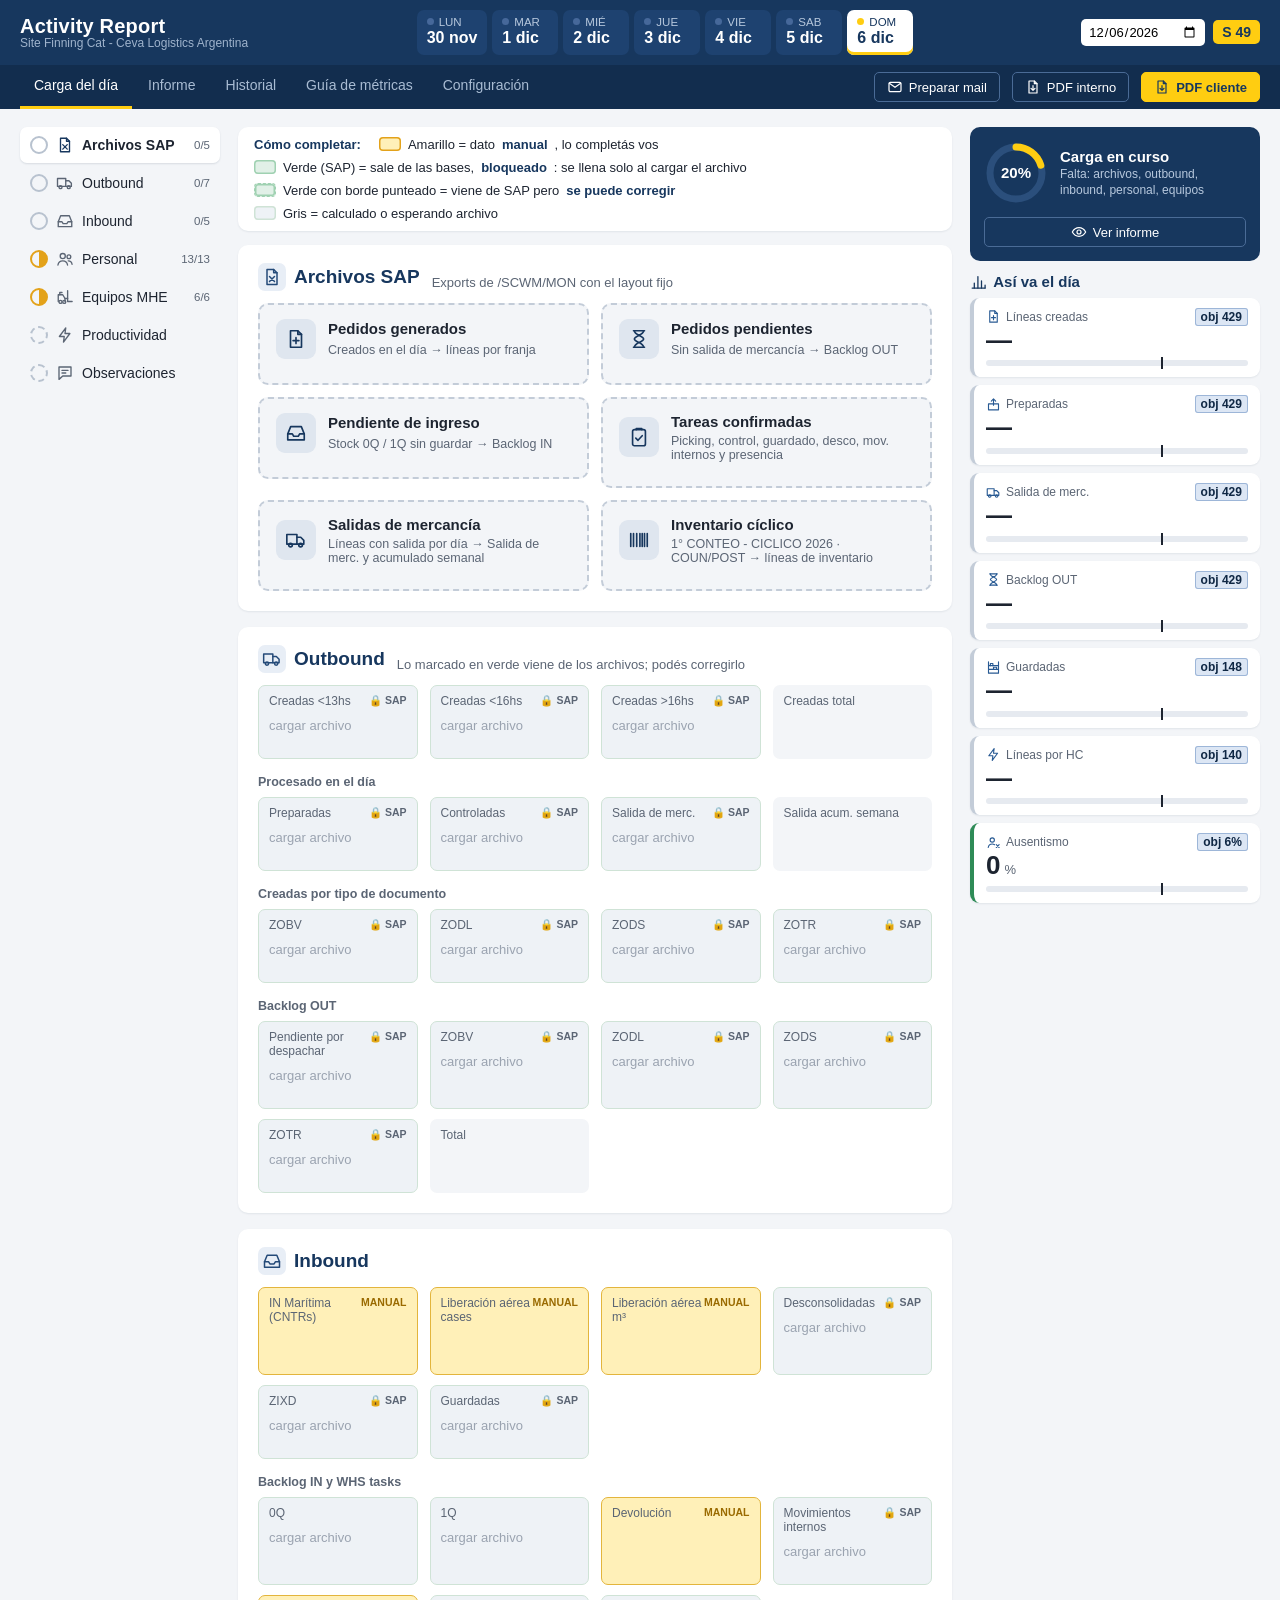
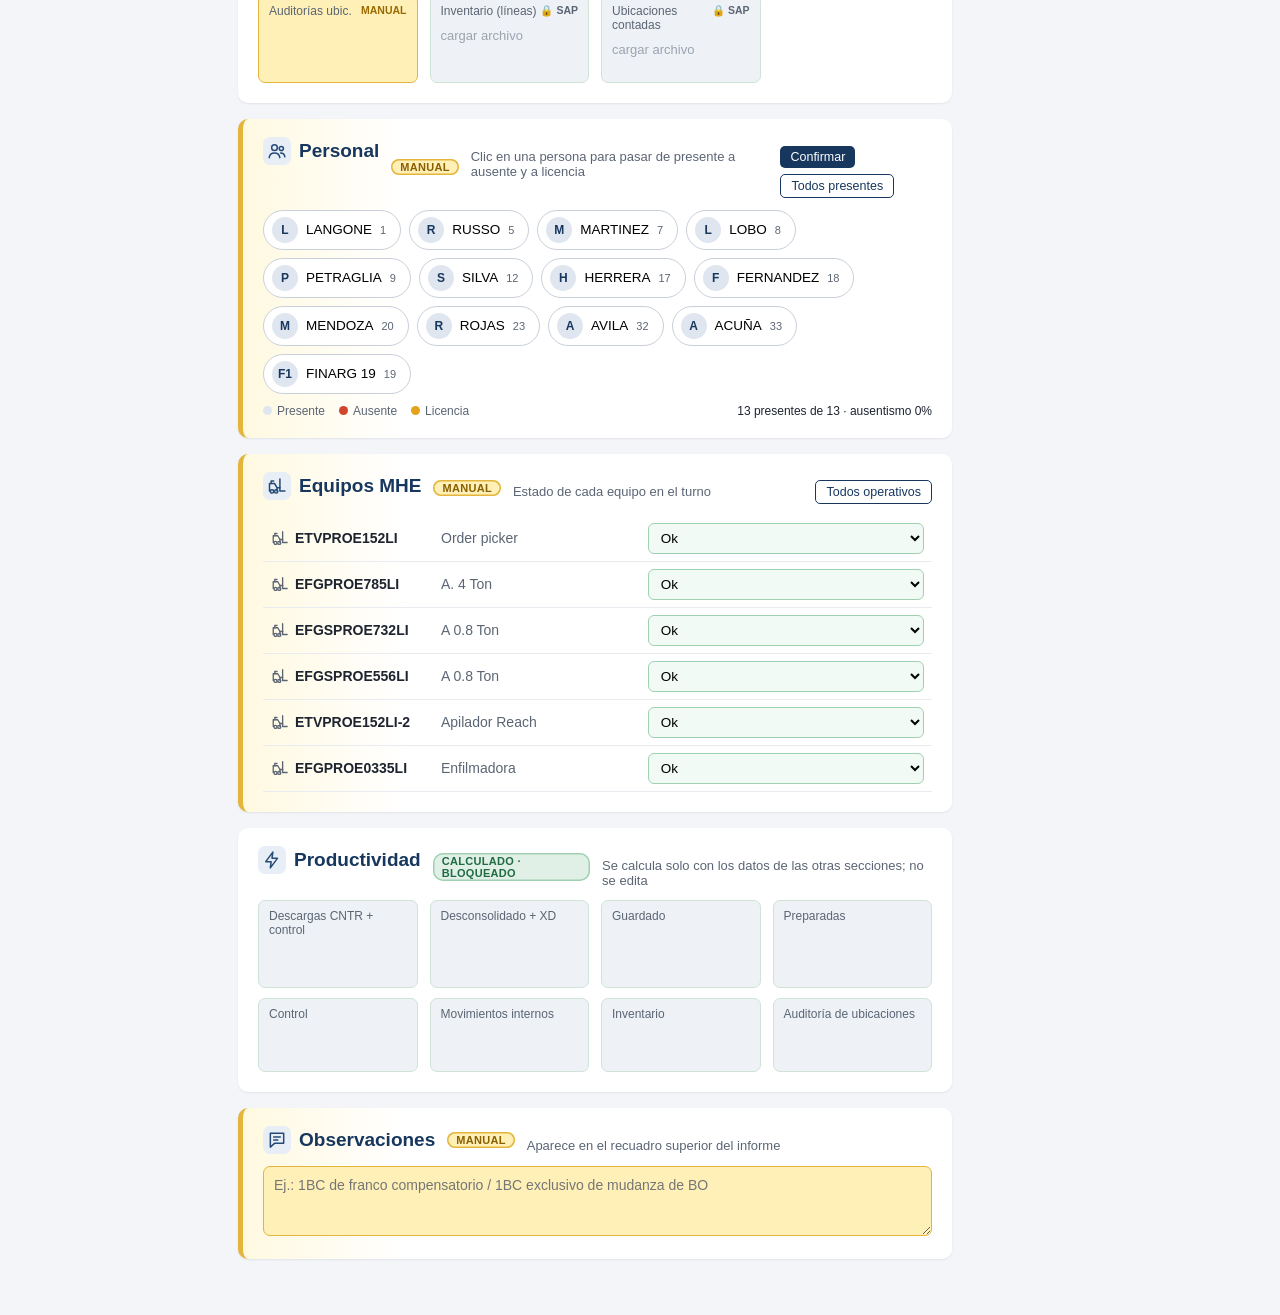
==== Activity_Report_Finning_12.html @ 0d7b5070 "Hoja 1: equipos numerados como Maq. 1 a 6 Co-Authored-By: Claude Sonnet 5.5 <noreply@anthropic.com> " ====
<!DOCTYPE html>
<html lang="es">
<head>
<meta charset="utf-8">
<meta name="viewport" content="width=device-width, initial-scale=1">
<title>Activity Report Finning</title>
<script>/*! xlsx.js (C) 2013-present SheetJS -- http://sheetjs.com */
var DO_NOT_EXPORT_CODEPAGE=true;var cptable={version:"1.15.0"};cptable[437]=function(){var e="\0\b\t\n\x0B\f\r !\"#$%&'()*+,-./0123456789:;<=>?@ABCDEFGHIJKLMNOPQRSTUVWXYZ[\\]^_`abcdefghijklmnopqrstuvwxyz{|}~ÇüéâäàåçêëèïîìÄÅÉæÆôöòûùÿÖÜ¢£¥₧ƒáíóúñÑªº¿⌐¬½¼¡«»░▒▓│┤╡╢╖╕╣║╗╝╜╛┐└┴┬├─┼╞╟╚╔╩╦╠═╬╧╨╤╥╙╘╒╓╫╪┘┌█▄▌▐▀αßΓπΣσµτΦΘΩδ∞φε∩≡±≥≤⌠⌡÷≈°∙·√ⁿ²■ ",r=[],t={};for(var a=0;a!=e.length;++a){if(e.charCodeAt(a)!==65533)t[e.charAt(a)]=a;r[a]=e.charAt(a)}return{enc:t,dec:r}}();cptable[620]=function(){var e="\0\b\t\n\x0B\f\r !\"#$%&'()*+,-./0123456789:;<=>?@ABCDEFGHIJKLMNOPQRSTUVWXYZ[\\]^_`abcdefghijklmnopqrstuvwxyz{|}~ÇüéâäàąçêëèïîćÄĄĘęłôöĆûùŚÖÜ¢Ł¥śƒŹŻóÓńŃźż¿⌐¬½¼¡«»░▒▓│┤╡╢╖╕╣║╗╝╜╛┐└┴┬├─┼╞╟╚╔╩╦╠═╬╧╨╤╥╙╘╒╓╫╪┘┌█▄▌▐▀αßΓπΣσµτΦΘΩδ∞φε∩≡±≥≤⌠⌡÷≈°∙·√ⁿ²■ ",r=[],t={};for(var a=0;a!=e.length;++a){if(e.charCodeAt(a)!==65533)t[e.charAt(a)]=a;r[a]=e.charAt(a)}return{enc:t,dec:r}}();cptable[737]=function(){var e="\0\b\t\n\x0B\f\r !\"#$%&'()*+,-./0123456789:;<=>?@ABCDEFGHIJKLMNOPQRSTUVWXYZ[\\]^_`abcdefghijklmnopqrstuvwxyz{|}~ΑΒΓΔΕΖΗΘΙΚΛΜΝΞΟΠΡΣΤΥΦΧΨΩαβγδεζηθικλμνξοπρσςτυφχψ░▒▓│┤╡╢╖╕╣║╗╝╜╛┐└┴┬├─┼╞╟╚╔╩╦╠═╬╧╨╤╥╙╘╒╓╫╪┘┌█▄▌▐▀ωάέήϊίόύϋώΆΈΉΊΌΎΏ±≥≤ΪΫ÷≈°∙·√ⁿ²■ ",r=[],t={};for(var a=0;a!=e.length;++a){if(e.charCodeAt(a)!==65533)t[e.charAt(a)]=a;r[a]=e.charAt(a)}return{enc:t,dec:r}}();cptable[850]=function(){var e="\0\b\t\n\x0B\f\r !\"#$%&'()*+,-./0123456789:;<=>?@ABCDEFGHIJKLMNOPQRSTUVWXYZ[\\]^_`abcdefghijklmnopqrstuvwxyz{|}~ÇüéâäàåçêëèïîìÄÅÉæÆôöòûùÿÖÜø£Ø×ƒáíóúñÑªº¿®¬½¼¡«»░▒▓│┤ÁÂÀ©╣║╗╝¢¥┐└┴┬├─┼ãÃ╚╔╩╦╠═╬¤ðÐÊËÈıÍÎÏ┘┌█▄¦Ì▀ÓßÔÒõÕµþÞÚÛÙýÝ¯´­±‗¾¶§÷¸°¨·¹³²■ ",r=[],t={};for(var a=0;a!=e.length;++a){if(e.charCodeAt(a)!==65533)t[e.charAt(a)]=a;r[a]=e.charAt(a)}return{enc:t,dec:r}}();cptable[852]=function(){var e="\0\b\t\n\x0B\f\r !\"#$%&'()*+,-./0123456789:;<=>?@ABCDEFGHIJKLMNOPQRSTUVWXYZ[\\]^_`abcdefghijklmnopqrstuvwxyz{|}~ÇüéâäůćçłëŐőîŹÄĆÉĹĺôöĽľŚśÖÜŤťŁ×čáíóúĄąŽžĘę¬źČş«»░▒▓│┤ÁÂĚŞ╣║╗╝Żż┐└┴┬├─┼Ăă╚╔╩╦╠═╬¤đĐĎËďŇÍÎě┘┌█▄ŢŮ▀ÓßÔŃńňŠšŔÚŕŰýÝţ´­˝˛ˇ˘§÷¸°¨˙űŘř■ ",r=[],t={};for(var a=0;a!=e.length;++a){if(e.charCodeAt(a)!==65533)t[e.charAt(a)]=a;r[a]=e.charAt(a)}return{enc:t,dec:r}}();cptable[857]=function(){var e="\0\b\t\n\x0B\f\r !\"#$%&'()*+,-./0123456789:;<=>?@ABCDEFGHIJKLMNOPQRSTUVWXYZ[\\]^_`abcdefghijklmnopqrstuvwxyz{|}~ÇüéâäàåçêëèïîıÄÅÉæÆôöòûùİÖÜø£ØŞşáíóúñÑĞğ¿®¬½¼¡«»░▒▓│┤ÁÂÀ©╣║╗╝¢¥┐└┴┬├─┼ãÃ╚╔╩╦╠═╬¤ºªÊËÈ�ÍÎÏ┘┌█▄¦Ì▀ÓßÔÒõÕµ�×ÚÛÙìÿ¯´­±�¾¶§÷¸°¨·¹³²■ ",r=[],t={};for(var a=0;a!=e.length;++a){if(e.charCodeAt(a)!==65533)t[e.charAt(a)]=a;r[a]=e.charAt(a)}return{enc:t,dec:r}}();cptable[861]=function(){var e="\0\b\t\n\x0B\f\r !\"#$%&'()*+,-./0123456789:;<=>?@ABCDEFGHIJKLMNOPQRSTUVWXYZ[\\]^_`abcdefghijklmnopqrstuvwxyz{|}~ÇüéâäàåçêëèÐðÞÄÅÉæÆôöþûÝýÖÜø£Ø₧ƒáíóúÁÍÓÚ¿⌐¬½¼¡«»░▒▓│┤╡╢╖╕╣║╗╝╜╛┐└┴┬├─┼╞╟╚╔╩╦╠═╬╧╨╤╥╙╘╒╓╫╪┘┌█▄▌▐▀αßΓπΣσµτΦΘΩδ∞φε∩≡±≥≤⌠⌡÷≈°∙·√ⁿ²■ ",r=[],t={};for(var a=0;a!=e.length;++a){if(e.charCodeAt(a)!==65533)t[e.charAt(a)]=a;r[a]=e.charAt(a)}return{enc:t,dec:r}}();cptable[865]=function(){var e="\0\b\t\n\x0B\f\r !\"#$%&'()*+,-./0123456789:;<=>?@ABCDEFGHIJKLMNOPQRSTUVWXYZ[\\]^_`abcdefghijklmnopqrstuvwxyz{|}~ÇüéâäàåçêëèïîìÄÅÉæÆôöòûùÿÖÜø£Ø₧ƒáíóúñÑªº¿⌐¬½¼¡«¤░▒▓│┤╡╢╖╕╣║╗╝╜╛┐└┴┬├─┼╞╟╚╔╩╦╠═╬╧╨╤╥╙╘╒╓╫╪┘┌█▄▌▐▀αßΓπΣσµτΦΘΩδ∞φε∩≡±≥≤⌠⌡÷≈°∙·√ⁿ²■ ",r=[],t={};for(var a=0;a!=e.length;++a){if(e.charCodeAt(a)!==65533)t[e.charAt(a)]=a;r[a]=e.charAt(a)}return{enc:t,dec:r}}();cptable[866]=function(){var e="\0\b\t\n\x0B\f\r !\"#$%&'()*+,-./0123456789:;<=>?@ABCDEFGHIJKLMNOPQRSTUVWXYZ[\\]^_`abcdefghijklmnopqrstuvwxyz{|}~АБВГДЕЖЗИЙКЛМНОПРСТУФХЦЧШЩЪЫЬЭЮЯабвгдежзийклмноп░▒▓│┤╡╢╖╕╣║╗╝╜╛┐└┴┬├─┼╞╟╚╔╩╦╠═╬╧╨╤╥╙╘╒╓╫╪┘┌█▄▌▐▀рстуфхцчшщъыьэюяЁёЄєЇїЎў°∙·√№¤■ ",r=[],t={};for(var a=0;a!=e.length;++a){if(e.charCodeAt(a)!==65533)t[e.charAt(a)]=a;r[a]=e.charAt(a)}return{enc:t,dec:r}}();cptable[874]=function(){var e="\0\b\t\n\x0B\f\r !\"#$%&'()*+,-./0123456789:;<=>?@ABCDEFGHIJKLMNOPQRSTUVWXYZ[\\]^_`abcdefghijklmnopqrstuvwxyz{|}~€����…�����������‘’“”•–—�������� กขฃคฅฆงจฉชซฌญฎฏฐฑฒณดตถทธนบปผฝพฟภมยรฤลฦวศษสหฬอฮฯะัาำิีึืฺุู����฿เแโใไๅๆ็่้๊๋์ํ๎๏๐๑๒๓๔๕๖๗๘๙๚๛����",r=[],t={};for(var a=0;a!=e.length;++a){if(e.charCodeAt(a)!==65533)t[e.charAt(a)]=a;r[a]=e.charAt(a)}return{enc:t,dec:r}}();cptable[895]=function(){var e="\0\b\t\n\x0B\f\r !\"#$%&'()*+,-./0123456789:;<=>?@ABCDEFGHIJKLMNOPQRSTUVWXYZ[\\]^_`abcdefghijklmnopqrstuvwxyz{|}~ČüéďäĎŤčěĚĹÍľǪÄÁÉžŽôöÓůÚýÖÜŠĽÝŘťáíóúňŇŮÔšřŕŔ¼§«»░▒▓│┤╡╢╖╕╣║╗╝╜╛┐└┴┬├─┼╞╟╚╔╩╦╠═╬╧╨╤╥╙╘╒╓╫╪┘┌█▄▌▐▀αßΓπΣσµτΦΘΩδ∞φε∩≡±≥≤⌠⌡÷≈°∙·√ⁿ²■ ",r=[],t={};for(var a=0;a!=e.length;++a){if(e.charCodeAt(a)!==65533)t[e.charAt(a)]=a;r[a]=e.charAt(a)}return{enc:t,dec:r}}();cptable[932]=function(){var e=[],r={},t=[],a;t[0]="\0\b\t\n\x0B\f\r !\"#$%&'()*+,-./0123456789:;<=>?@ABCDEFGHIJKLMNOPQRSTUVWXYZ[\\]^_`abcdefghijklmnopqrstuvwxyz{|}~���������������������������������｡｢｣､･ｦｧｨｩｪｫｬｭｮｯｰｱｲｳｴｵｶｷｸｹｺｻｼｽｾｿﾀﾁﾂﾃﾄﾅﾆﾇﾈﾉﾊﾋﾌﾍﾎﾏﾐﾑﾒﾓﾔﾕﾖﾗﾘﾙﾚﾛﾜﾝﾞﾟ��������������������������������".split("");for(a=0;a!=t[0].length;++a)if(t[0][a].charCodeAt(0)!==65533){r[t[0][a]]=0+a;e[0+a]=t[0][a]}t[129]="����������������������������������������������������������������　、。，．・：；？！゛゜´｀¨＾￣＿ヽヾゝゞ〃仝々〆〇ー―‐／＼～∥｜…‥‘’“”（）〔〕［］｛｝〈〉《》「」『』【】＋－±×�÷＝≠＜＞≦≧∞∴♂♀°′″℃￥＄￠￡％＃＆＊＠§☆★○●◎◇◆□■△▲▽▼※〒→←↑↓〓�����������∈∋⊆⊇⊂⊃∪∩��������∧∨￢⇒⇔∀∃�����������∠⊥⌒∂∇≡≒≪≫√∽∝∵∫∬�������Å‰♯♭♪†‡¶����◯���".split("");for(a=0;a!=t[129].length;++a)if(t[129][a].charCodeAt(0)!==65533){r[t[129][a]]=33024+a;e[33024+a]=t[129][a]}t[130]="�������������������������������������������������������������������������������０１２３４５６７８９�������ＡＢＣＤＥＦＧＨＩＪＫＬＭＮＯＰＱＲＳＴＵＶＷＸＹＺ�������ａｂｃｄｅｆｇｈｉｊｋｌｍｎｏｐｑｒｓｔｕｖｗｘｙｚ����ぁあぃいぅうぇえぉおかがきぎくぐけげこごさざしじすずせぜそぞただちぢっつづてでとどなにぬねのはばぱひびぴふぶぷへべぺほぼぽまみむめもゃやゅゆょよらりるれろゎわゐゑをん��������������".split("");for(a=0;a!=t[130].length;++a)if(t[130][a].charCodeAt(0)!==65533){r[t[130][a]]=33280+a;e[33280+a]=t[130][a]}t[131]="����������������������������������������������������������������ァアィイゥウェエォオカガキギクグケゲコゴサザシジスズセゼソゾタダチヂッツヅテデトドナニヌネノハバパヒビピフブプヘベペホボポマミ�ムメモャヤュユョヨラリルレロヮワヰヱヲンヴヵヶ��������ΑΒΓΔΕΖΗΘΙΚΛΜΝΞΟΠΡΣΤΥΦΧΨΩ��������αβγδεζηθικλμνξοπρστυφχψω�����������������������������������������".split("");for(a=0;a!=t[131].length;++a)if(t[131][a].charCodeAt(0)!==65533){r[t[131][a]]=33536+a;e[33536+a]=t[131][a]}t[132]="����������������������������������������������������������������АБВГДЕЁЖЗИЙКЛМНОПРСТУФХЦЧШЩЪЫЬЭЮЯ���������������абвгдеёжзийклмн�опрстуфхцчшщъыьэюя�������������─│┌┐┘└├┬┤┴┼━┃┏┓┛┗┣┳┫┻╋┠┯┨┷┿┝┰┥┸╂�����������������������������������������������������������������".split("");for(a=0;a!=t[132].length;++a)if(t[132][a].charCodeAt(0)!==65533){r[t[132][a]]=33792+a;e[33792+a]=t[132][a]}t[135]="����������������������������������������������������������������①②③④⑤⑥⑦⑧⑨⑩⑪⑫⑬⑭⑮⑯⑰⑱⑲⑳ⅠⅡⅢⅣⅤⅥⅦⅧⅨⅩ�㍉㌔㌢㍍㌘㌧㌃㌶㍑㍗㌍㌦㌣㌫㍊㌻㎜㎝㎞㎎㎏㏄㎡��������㍻�〝〟№㏍℡㊤㊥㊦㊧㊨㈱㈲㈹㍾㍽㍼≒≡∫∮∑√⊥∠∟⊿∵∩∪���������������������������������������������������������������������������������������������������".split("");for(a=0;a!=t[135].length;++a)if(t[135][a].charCodeAt(0)!==65533){r[t[135][a]]=34560+a;e[34560+a]=t[135][a]}t[136]="���������������������������������������������������������������������������������������������������������������������������������������������������������������亜唖娃阿哀愛挨姶逢葵茜穐悪握渥旭葦芦鯵梓圧斡扱宛姐虻飴絢綾鮎或粟袷安庵按暗案闇鞍杏以伊位依偉囲夷委威尉惟意慰易椅為畏異移維緯胃萎衣謂違遺医井亥域育郁磯一壱溢逸稲茨芋鰯允印咽員因姻引飲淫胤蔭���".split("");for(a=0;a!=t[136].length;++a)if(t[136][a].charCodeAt(0)!==65533){r[t[136][a]]=34816+a;e[34816+a]=t[136][a]}t[137]="����������������������������������������������������������������院陰隠韻吋右宇烏羽迂雨卯鵜窺丑碓臼渦嘘唄欝蔚鰻姥厩浦瓜閏噂云運雲荏餌叡営嬰影映曳栄永泳洩瑛盈穎頴英衛詠鋭液疫益駅悦謁越閲榎厭円�園堰奄宴延怨掩援沿演炎焔煙燕猿縁艶苑薗遠鉛鴛塩於汚甥凹央奥往応押旺横欧殴王翁襖鴬鴎黄岡沖荻億屋憶臆桶牡乙俺卸恩温穏音下化仮何伽価佳加可嘉夏嫁家寡科暇果架歌河火珂禍禾稼箇花苛茄荷華菓蝦課嘩貨迦過霞蚊俄峨我牙画臥芽蛾賀雅餓駕介会解回塊壊廻快怪悔恢懐戒拐改���".split("");for(a=0;a!=t[137].length;++a)if(t[137][a].charCodeAt(0)!==65533){r[t[137][a]]=35072+a;e[35072+a]=t[137][a]}t[138]="����������������������������������������������������������������魁晦械海灰界皆絵芥蟹開階貝凱劾外咳害崖慨概涯碍蓋街該鎧骸浬馨蛙垣柿蛎鈎劃嚇各廓拡撹格核殻獲確穫覚角赫較郭閣隔革学岳楽額顎掛笠樫�橿梶鰍潟割喝恰括活渇滑葛褐轄且鰹叶椛樺鞄株兜竃蒲釜鎌噛鴨栢茅萱粥刈苅瓦乾侃冠寒刊勘勧巻喚堪姦完官寛干幹患感慣憾換敢柑桓棺款歓汗漢澗潅環甘監看竿管簡緩缶翰肝艦莞観諌貫還鑑間閑関陥韓館舘丸含岸巌玩癌眼岩翫贋雁頑顔願企伎危喜器基奇嬉寄岐希幾忌揮机旗既期棋棄���".split("");for(a=0;a!=t[138].length;++a)if(t[138][a].charCodeAt(0)!==65533){r[t[138][a]]=35328+a;e[35328+a]=t[138][a]}t[139]="����������������������������������������������������������������機帰毅気汽畿祈季稀紀徽規記貴起軌輝飢騎鬼亀偽儀妓宜戯技擬欺犠疑祇義蟻誼議掬菊鞠吉吃喫桔橘詰砧杵黍却客脚虐逆丘久仇休及吸宮弓急救�朽求汲泣灸球究窮笈級糾給旧牛去居巨拒拠挙渠虚許距鋸漁禦魚亨享京供侠僑兇競共凶協匡卿叫喬境峡強彊怯恐恭挟教橋況狂狭矯胸脅興蕎郷鏡響饗驚仰凝尭暁業局曲極玉桐粁僅勤均巾錦斤欣欽琴禁禽筋緊芹菌衿襟謹近金吟銀九倶句区狗玖矩苦躯駆駈駒具愚虞喰空偶寓遇隅串櫛釧屑屈���".split("");for(a=0;a!=t[139].length;++a)if(t[139][a].charCodeAt(0)!==65533){r[t[139][a]]=35584+a;e[35584+a]=t[139][a]}t[140]="����������������������������������������������������������������掘窟沓靴轡窪熊隈粂栗繰桑鍬勲君薫訓群軍郡卦袈祁係傾刑兄啓圭珪型契形径恵慶慧憩掲携敬景桂渓畦稽系経継繋罫茎荊蛍計詣警軽頚鶏芸迎鯨�劇戟撃激隙桁傑欠決潔穴結血訣月件倹倦健兼券剣喧圏堅嫌建憲懸拳捲検権牽犬献研硯絹県肩見謙賢軒遣鍵険顕験鹸元原厳幻弦減源玄現絃舷言諺限乎個古呼固姑孤己庫弧戸故枯湖狐糊袴股胡菰虎誇跨鈷雇顧鼓五互伍午呉吾娯後御悟梧檎瑚碁語誤護醐乞鯉交佼侯候倖光公功効勾厚口向���".split("");for(a=0;a!=t[140].length;++a)if(t[140][a].charCodeAt(0)!==65533){r[t[140][a]]=35840+a;e[35840+a]=t[140][a]}t[141]="����������������������������������������������������������������后喉坑垢好孔孝宏工巧巷幸広庚康弘恒慌抗拘控攻昂晃更杭校梗構江洪浩港溝甲皇硬稿糠紅紘絞綱耕考肯肱腔膏航荒行衡講貢購郊酵鉱砿鋼閤降�項香高鴻剛劫号合壕拷濠豪轟麹克刻告国穀酷鵠黒獄漉腰甑忽惚骨狛込此頃今困坤墾婚恨懇昏昆根梱混痕紺艮魂些佐叉唆嵯左差査沙瑳砂詐鎖裟坐座挫債催再最哉塞妻宰彩才採栽歳済災采犀砕砦祭斎細菜裁載際剤在材罪財冴坂阪堺榊肴咲崎埼碕鷺作削咋搾昨朔柵窄策索錯桜鮭笹匙冊刷���".split("");for(a=0;a!=t[141].length;++a)if(t[141][a].charCodeAt(0)!==65533){r[t[141][a]]=36096+a;e[36096+a]=t[141][a]}t[142]="����������������������������������������������������������������察拶撮擦札殺薩雑皐鯖捌錆鮫皿晒三傘参山惨撒散桟燦珊産算纂蚕讃賛酸餐斬暫残仕仔伺使刺司史嗣四士始姉姿子屍市師志思指支孜斯施旨枝止�死氏獅祉私糸紙紫肢脂至視詞詩試誌諮資賜雌飼歯事似侍児字寺慈持時次滋治爾璽痔磁示而耳自蒔辞汐鹿式識鴫竺軸宍雫七叱執失嫉室悉湿漆疾質実蔀篠偲柴芝屡蕊縞舎写射捨赦斜煮社紗者謝車遮蛇邪借勺尺杓灼爵酌釈錫若寂弱惹主取守手朱殊狩珠種腫趣酒首儒受呪寿授樹綬需囚収周���".split("");for(a=0;a!=t[142].length;++a)if(t[142][a].charCodeAt(0)!==65533){r[t[142][a]]=36352+a;e[36352+a]=t[142][a]}t[143]="����������������������������������������������������������������宗就州修愁拾洲秀秋終繍習臭舟蒐衆襲讐蹴輯週酋酬集醜什住充十従戎柔汁渋獣縦重銃叔夙宿淑祝縮粛塾熟出術述俊峻春瞬竣舜駿准循旬楯殉淳�準潤盾純巡遵醇順処初所暑曙渚庶緒署書薯藷諸助叙女序徐恕鋤除傷償勝匠升召哨商唱嘗奨妾娼宵将小少尚庄床廠彰承抄招掌捷昇昌昭晶松梢樟樵沼消渉湘焼焦照症省硝礁祥称章笑粧紹肖菖蒋蕉衝裳訟証詔詳象賞醤鉦鍾鐘障鞘上丈丞乗冗剰城場壌嬢常情擾条杖浄状畳穣蒸譲醸錠嘱埴飾���".split("");for(a=0;a!=t[143].length;++a)if(t[143][a].charCodeAt(0)!==65533){r[t[143][a]]=36608+a;e[36608+a]=t[143][a]}t[144]="����������������������������������������������������������������拭植殖燭織職色触食蝕辱尻伸信侵唇娠寝審心慎振新晋森榛浸深申疹真神秦紳臣芯薪親診身辛進針震人仁刃塵壬尋甚尽腎訊迅陣靭笥諏須酢図厨�逗吹垂帥推水炊睡粋翠衰遂酔錐錘随瑞髄崇嵩数枢趨雛据杉椙菅頗雀裾澄摺寸世瀬畝是凄制勢姓征性成政整星晴棲栖正清牲生盛精聖声製西誠誓請逝醒青静斉税脆隻席惜戚斥昔析石積籍績脊責赤跡蹟碩切拙接摂折設窃節説雪絶舌蝉仙先千占宣専尖川戦扇撰栓栴泉浅洗染潜煎煽旋穿箭線���".split("");for(a=0;a!=t[144].length;++a)if(t[144][a].charCodeAt(0)!==65533){r[t[144][a]]=36864+a;e[36864+a]=t[144][a]}t[145]="����������������������������������������������������������������繊羨腺舛船薦詮賎践選遷銭銑閃鮮前善漸然全禅繕膳糎噌塑岨措曾曽楚狙疏疎礎祖租粗素組蘇訴阻遡鼠僧創双叢倉喪壮奏爽宋層匝惣想捜掃挿掻�操早曹巣槍槽漕燥争痩相窓糟総綜聡草荘葬蒼藻装走送遭鎗霜騒像増憎臓蔵贈造促側則即息捉束測足速俗属賊族続卒袖其揃存孫尊損村遜他多太汰詑唾堕妥惰打柁舵楕陀駄騨体堆対耐岱帯待怠態戴替泰滞胎腿苔袋貸退逮隊黛鯛代台大第醍題鷹滝瀧卓啄宅托択拓沢濯琢託鐸濁諾茸凧蛸只���".split("");for(a=0;a!=t[145].length;++a)if(t[145][a].charCodeAt(0)!==65533){r[t[145][a]]=37120+a;e[37120+a]=t[145][a]}t[146]="����������������������������������������������������������������叩但達辰奪脱巽竪辿棚谷狸鱈樽誰丹単嘆坦担探旦歎淡湛炭短端箪綻耽胆蛋誕鍛団壇弾断暖檀段男談値知地弛恥智池痴稚置致蜘遅馳築畜竹筑蓄�逐秩窒茶嫡着中仲宙忠抽昼柱注虫衷註酎鋳駐樗瀦猪苧著貯丁兆凋喋寵帖帳庁弔張彫徴懲挑暢朝潮牒町眺聴脹腸蝶調諜超跳銚長頂鳥勅捗直朕沈珍賃鎮陳津墜椎槌追鎚痛通塚栂掴槻佃漬柘辻蔦綴鍔椿潰坪壷嬬紬爪吊釣鶴亭低停偵剃貞呈堤定帝底庭廷弟悌抵挺提梯汀碇禎程締艇訂諦蹄逓���".split("");for(a=0;a!=t[146].length;++a)if(t[146][a].charCodeAt(0)!==65533){r[t[146][a]]=37376+a;e[37376+a]=t[146][a]}t[147]="����������������������������������������������������������������邸鄭釘鼎泥摘擢敵滴的笛適鏑溺哲徹撤轍迭鉄典填天展店添纏甜貼転顛点伝殿澱田電兎吐堵塗妬屠徒斗杜渡登菟賭途都鍍砥砺努度土奴怒倒党冬�凍刀唐塔塘套宕島嶋悼投搭東桃梼棟盗淘湯涛灯燈当痘祷等答筒糖統到董蕩藤討謄豆踏逃透鐙陶頭騰闘働動同堂導憧撞洞瞳童胴萄道銅峠鴇匿得徳涜特督禿篤毒独読栃橡凸突椴届鳶苫寅酉瀞噸屯惇敦沌豚遁頓呑曇鈍奈那内乍凪薙謎灘捺鍋楢馴縄畷南楠軟難汝二尼弐迩匂賑肉虹廿日乳入���".split("");for(a=0;a!=t[147].length;++a)if(t[147][a].charCodeAt(0)!==65533){r[t[147][a]]=37632+a;e[37632+a]=t[147][a]}t[148]="����������������������������������������������������������������如尿韮任妊忍認濡禰祢寧葱猫熱年念捻撚燃粘乃廼之埜嚢悩濃納能脳膿農覗蚤巴把播覇杷波派琶破婆罵芭馬俳廃拝排敗杯盃牌背肺輩配倍培媒梅�楳煤狽買売賠陪這蝿秤矧萩伯剥博拍柏泊白箔粕舶薄迫曝漠爆縛莫駁麦函箱硲箸肇筈櫨幡肌畑畠八鉢溌発醗髪伐罰抜筏閥鳩噺塙蛤隼伴判半反叛帆搬斑板氾汎版犯班畔繁般藩販範釆煩頒飯挽晩番盤磐蕃蛮匪卑否妃庇彼悲扉批披斐比泌疲皮碑秘緋罷肥被誹費避非飛樋簸備尾微枇毘琵眉美���".split("");for(a=0;a!=t[148].length;++a)if(t[148][a].charCodeAt(0)!==65533){r[t[148][a]]=37888+a;e[37888+a]=t[148][a]}t[149]="����������������������������������������������������������������鼻柊稗匹疋髭彦膝菱肘弼必畢筆逼桧姫媛紐百謬俵彪標氷漂瓢票表評豹廟描病秒苗錨鋲蒜蛭鰭品彬斌浜瀕貧賓頻敏瓶不付埠夫婦富冨布府怖扶敷�斧普浮父符腐膚芙譜負賦赴阜附侮撫武舞葡蕪部封楓風葺蕗伏副復幅服福腹複覆淵弗払沸仏物鮒分吻噴墳憤扮焚奮粉糞紛雰文聞丙併兵塀幣平弊柄並蔽閉陛米頁僻壁癖碧別瞥蔑箆偏変片篇編辺返遍便勉娩弁鞭保舗鋪圃捕歩甫補輔穂募墓慕戊暮母簿菩倣俸包呆報奉宝峰峯崩庖抱捧放方朋���".split("");for(a=0;a!=t[149].length;++a)if(t[149][a].charCodeAt(0)!==65533){r[t[149][a]]=38144+a;e[38144+a]=t[149][a]}t[150]="����������������������������������������������������������������法泡烹砲縫胞芳萌蓬蜂褒訪豊邦鋒飽鳳鵬乏亡傍剖坊妨帽忘忙房暴望某棒冒紡肪膨謀貌貿鉾防吠頬北僕卜墨撲朴牧睦穆釦勃没殆堀幌奔本翻凡盆�摩磨魔麻埋妹昧枚毎哩槙幕膜枕鮪柾鱒桝亦俣又抹末沫迄侭繭麿万慢満漫蔓味未魅巳箕岬密蜜湊蓑稔脈妙粍民眠務夢無牟矛霧鵡椋婿娘冥名命明盟迷銘鳴姪牝滅免棉綿緬面麺摸模茂妄孟毛猛盲網耗蒙儲木黙目杢勿餅尤戻籾貰問悶紋門匁也冶夜爺耶野弥矢厄役約薬訳躍靖柳薮鑓愉愈油癒���".split("");for(a=0;a!=t[150].length;++a)if(t[150][a].charCodeAt(0)!==65533){r[t[150][a]]=38400+a;e[38400+a]=t[150][a]}t[151]="����������������������������������������������������������������諭輸唯佑優勇友宥幽悠憂揖有柚湧涌猶猷由祐裕誘遊邑郵雄融夕予余与誉輿預傭幼妖容庸揚揺擁曜楊様洋溶熔用窯羊耀葉蓉要謡踊遥陽養慾抑欲�沃浴翌翼淀羅螺裸来莱頼雷洛絡落酪乱卵嵐欄濫藍蘭覧利吏履李梨理璃痢裏裡里離陸律率立葎掠略劉流溜琉留硫粒隆竜龍侶慮旅虜了亮僚両凌寮料梁涼猟療瞭稜糧良諒遼量陵領力緑倫厘林淋燐琳臨輪隣鱗麟瑠塁涙累類令伶例冷励嶺怜玲礼苓鈴隷零霊麗齢暦歴列劣烈裂廉恋憐漣煉簾練聯���".split("");for(a=0;a!=t[151].length;++a)if(t[151][a].charCodeAt(0)!==65533){r[t[151][a]]=38656+a;e[38656+a]=t[151][a]}t[152]="����������������������������������������������������������������蓮連錬呂魯櫓炉賂路露労婁廊弄朗楼榔浪漏牢狼篭老聾蝋郎六麓禄肋録論倭和話歪賄脇惑枠鷲亙亘鰐詫藁蕨椀湾碗腕��������������������������������������������弌丐丕个丱丶丼丿乂乖乘亂亅豫亊舒弍于亞亟亠亢亰亳亶从仍仄仆仂仗仞仭仟价伉佚估佛佝佗佇佶侈侏侘佻佩佰侑佯來侖儘俔俟俎俘俛俑俚俐俤俥倚倨倔倪倥倅伜俶倡倩倬俾俯們倆偃假會偕偐偈做偖偬偸傀傚傅傴傲���".split("");for(a=0;a!=t[152].length;++a)if(t[152][a].charCodeAt(0)!==65533){r[t[152][a]]=38912+a;e[38912+a]=t[152][a]}t[153]="����������������������������������������������������������������僉僊傳僂僖僞僥僭僣僮價僵儉儁儂儖儕儔儚儡儺儷儼儻儿兀兒兌兔兢竸兩兪兮冀冂囘册冉冏冑冓冕冖冤冦冢冩冪冫决冱冲冰况冽凅凉凛几處凩凭�凰凵凾刄刋刔刎刧刪刮刳刹剏剄剋剌剞剔剪剴剩剳剿剽劍劔劒剱劈劑辨辧劬劭劼劵勁勍勗勞勣勦飭勠勳勵勸勹匆匈甸匍匐匏匕匚匣匯匱匳匸區卆卅丗卉卍凖卞卩卮夘卻卷厂厖厠厦厥厮厰厶參簒雙叟曼燮叮叨叭叺吁吽呀听吭吼吮吶吩吝呎咏呵咎呟呱呷呰咒呻咀呶咄咐咆哇咢咸咥咬哄哈咨���".split("");for(a=0;a!=t[153].length;++a)if(t[153][a].charCodeAt(0)!==65533){r[t[153][a]]=39168+a;e[39168+a]=t[153][a]}t[154]="����������������������������������������������������������������咫哂咤咾咼哘哥哦唏唔哽哮哭哺哢唹啀啣啌售啜啅啖啗唸唳啝喙喀咯喊喟啻啾喘喞單啼喃喩喇喨嗚嗅嗟嗄嗜嗤嗔嘔嗷嘖嗾嗽嘛嗹噎噐營嘴嘶嘲嘸�噫噤嘯噬噪嚆嚀嚊嚠嚔嚏嚥嚮嚶嚴囂嚼囁囃囀囈囎囑囓囗囮囹圀囿圄圉圈國圍圓團圖嗇圜圦圷圸坎圻址坏坩埀垈坡坿垉垓垠垳垤垪垰埃埆埔埒埓堊埖埣堋堙堝塲堡塢塋塰毀塒堽塹墅墹墟墫墺壞墻墸墮壅壓壑壗壙壘壥壜壤壟壯壺壹壻壼壽夂夊夐夛梦夥夬夭夲夸夾竒奕奐奎奚奘奢奠奧奬奩���".split("");for(a=0;a!=t[154].length;++a)if(t[154][a].charCodeAt(0)!==65533){r[t[154][a]]=39424+a;e[39424+a]=t[154][a]}t[155]="����������������������������������������������������������������奸妁妝佞侫妣妲姆姨姜妍姙姚娥娟娑娜娉娚婀婬婉娵娶婢婪媚媼媾嫋嫂媽嫣嫗嫦嫩嫖嫺嫻嬌嬋嬖嬲嫐嬪嬶嬾孃孅孀孑孕孚孛孥孩孰孳孵學斈孺宀�它宦宸寃寇寉寔寐寤實寢寞寥寫寰寶寳尅將專對尓尠尢尨尸尹屁屆屎屓屐屏孱屬屮乢屶屹岌岑岔妛岫岻岶岼岷峅岾峇峙峩峽峺峭嶌峪崋崕崗嵜崟崛崑崔崢崚崙崘嵌嵒嵎嵋嵬嵳嵶嶇嶄嶂嶢嶝嶬嶮嶽嶐嶷嶼巉巍巓巒巖巛巫已巵帋帚帙帑帛帶帷幄幃幀幎幗幔幟幢幤幇幵并幺麼广庠廁廂廈廐廏���".split("");for(a=0;a!=t[155].length;++a)if(t[155][a].charCodeAt(0)!==65533){r[t[155][a]]=39680+a;e[39680+a]=t[155][a]}t[156]="����������������������������������������������������������������廖廣廝廚廛廢廡廨廩廬廱廳廰廴廸廾弃弉彝彜弋弑弖弩弭弸彁彈彌彎弯彑彖彗彙彡彭彳彷徃徂彿徊很徑徇從徙徘徠徨徭徼忖忻忤忸忱忝悳忿怡恠�怙怐怩怎怱怛怕怫怦怏怺恚恁恪恷恟恊恆恍恣恃恤恂恬恫恙悁悍惧悃悚悄悛悖悗悒悧悋惡悸惠惓悴忰悽惆悵惘慍愕愆惶惷愀惴惺愃愡惻惱愍愎慇愾愨愧慊愿愼愬愴愽慂慄慳慷慘慙慚慫慴慯慥慱慟慝慓慵憙憖憇憬憔憚憊憑憫憮懌懊應懷懈懃懆憺懋罹懍懦懣懶懺懴懿懽懼懾戀戈戉戍戌戔戛���".split("");for(a=0;a!=t[156].length;++a)if(t[156][a].charCodeAt(0)!==65533){r[t[156][a]]=39936+a;e[39936+a]=t[156][a]}t[157]="����������������������������������������������������������������戞戡截戮戰戲戳扁扎扞扣扛扠扨扼抂抉找抒抓抖拔抃抔拗拑抻拏拿拆擔拈拜拌拊拂拇抛拉挌拮拱挧挂挈拯拵捐挾捍搜捏掖掎掀掫捶掣掏掉掟掵捫�捩掾揩揀揆揣揉插揶揄搖搴搆搓搦搶攝搗搨搏摧摯摶摎攪撕撓撥撩撈撼據擒擅擇撻擘擂擱擧舉擠擡抬擣擯攬擶擴擲擺攀擽攘攜攅攤攣攫攴攵攷收攸畋效敖敕敍敘敞敝敲數斂斃變斛斟斫斷旃旆旁旄旌旒旛旙无旡旱杲昊昃旻杳昵昶昴昜晏晄晉晁晞晝晤晧晨晟晢晰暃暈暎暉暄暘暝曁暹曉暾暼���".split("");for(a=0;a!=t[157].length;++a)if(t[157][a].charCodeAt(0)!==65533){r[t[157][a]]=40192+a;e[40192+a]=t[157][a]}t[158]="����������������������������������������������������������������曄暸曖曚曠昿曦曩曰曵曷朏朖朞朦朧霸朮朿朶杁朸朷杆杞杠杙杣杤枉杰枩杼杪枌枋枦枡枅枷柯枴柬枳柩枸柤柞柝柢柮枹柎柆柧檜栞框栩桀桍栲桎�梳栫桙档桷桿梟梏梭梔條梛梃檮梹桴梵梠梺椏梍桾椁棊椈棘椢椦棡椌棍棔棧棕椶椒椄棗棣椥棹棠棯椨椪椚椣椡棆楹楷楜楸楫楔楾楮椹楴椽楙椰楡楞楝榁楪榲榮槐榿槁槓榾槎寨槊槝榻槃榧樮榑榠榜榕榴槞槨樂樛槿權槹槲槧樅榱樞槭樔槫樊樒櫁樣樓橄樌橲樶橸橇橢橙橦橈樸樢檐檍檠檄檢檣���".split("");for(a=0;a!=t[158].length;++a)if(t[158][a].charCodeAt(0)!==65533){r[t[158][a]]=40448+a;e[40448+a]=t[158][a]}t[159]="����������������������������������������������������������������檗蘗檻櫃櫂檸檳檬櫞櫑櫟檪櫚櫪櫻欅蘖櫺欒欖鬱欟欸欷盜欹飮歇歃歉歐歙歔歛歟歡歸歹歿殀殄殃殍殘殕殞殤殪殫殯殲殱殳殷殼毆毋毓毟毬毫毳毯�麾氈氓气氛氤氣汞汕汢汪沂沍沚沁沛汾汨汳沒沐泄泱泓沽泗泅泝沮沱沾沺泛泯泙泪洟衍洶洫洽洸洙洵洳洒洌浣涓浤浚浹浙涎涕濤涅淹渕渊涵淇淦涸淆淬淞淌淨淒淅淺淙淤淕淪淮渭湮渮渙湲湟渾渣湫渫湶湍渟湃渺湎渤滿渝游溂溪溘滉溷滓溽溯滄溲滔滕溏溥滂溟潁漑灌滬滸滾漿滲漱滯漲滌���".split("");for(a=0;a!=t[159].length;++a)if(t[159][a].charCodeAt(0)!==65533){r[t[159][a]]=40704+a;e[40704+a]=t[159][a]}t[224]="����������������������������������������������������������������漾漓滷澆潺潸澁澀潯潛濳潭澂潼潘澎澑濂潦澳澣澡澤澹濆澪濟濕濬濔濘濱濮濛瀉瀋濺瀑瀁瀏濾瀛瀚潴瀝瀘瀟瀰瀾瀲灑灣炙炒炯烱炬炸炳炮烟烋烝�烙焉烽焜焙煥煕熈煦煢煌煖煬熏燻熄熕熨熬燗熹熾燒燉燔燎燠燬燧燵燼燹燿爍爐爛爨爭爬爰爲爻爼爿牀牆牋牘牴牾犂犁犇犒犖犢犧犹犲狃狆狄狎狒狢狠狡狹狷倏猗猊猜猖猝猴猯猩猥猾獎獏默獗獪獨獰獸獵獻獺珈玳珎玻珀珥珮珞璢琅瑯琥珸琲琺瑕琿瑟瑙瑁瑜瑩瑰瑣瑪瑶瑾璋璞璧瓊瓏瓔珱���".split("");for(a=0;a!=t[224].length;++a)if(t[224][a].charCodeAt(0)!==65533){r[t[224][a]]=57344+a;e[57344+a]=t[224][a]}t[225]="����������������������������������������������������������������瓠瓣瓧瓩瓮瓲瓰瓱瓸瓷甄甃甅甌甎甍甕甓甞甦甬甼畄畍畊畉畛畆畚畩畤畧畫畭畸當疆疇畴疊疉疂疔疚疝疥疣痂疳痃疵疽疸疼疱痍痊痒痙痣痞痾痿�痼瘁痰痺痲痳瘋瘍瘉瘟瘧瘠瘡瘢瘤瘴瘰瘻癇癈癆癜癘癡癢癨癩癪癧癬癰癲癶癸發皀皃皈皋皎皖皓皙皚皰皴皸皹皺盂盍盖盒盞盡盥盧盪蘯盻眈眇眄眩眤眞眥眦眛眷眸睇睚睨睫睛睥睿睾睹瞎瞋瞑瞠瞞瞰瞶瞹瞿瞼瞽瞻矇矍矗矚矜矣矮矼砌砒礦砠礪硅碎硴碆硼碚碌碣碵碪碯磑磆磋磔碾碼磅磊磬���".split("");for(a=0;a!=t[225].length;++a)if(t[225][a].charCodeAt(0)!==65533){r[t[225][a]]=57600+a;e[57600+a]=t[225][a]}t[226]="����������������������������������������������������������������磧磚磽磴礇礒礑礙礬礫祀祠祗祟祚祕祓祺祿禊禝禧齋禪禮禳禹禺秉秕秧秬秡秣稈稍稘稙稠稟禀稱稻稾稷穃穗穉穡穢穩龝穰穹穽窈窗窕窘窖窩竈窰�窶竅竄窿邃竇竊竍竏竕竓站竚竝竡竢竦竭竰笂笏笊笆笳笘笙笞笵笨笶筐筺笄筍笋筌筅筵筥筴筧筰筱筬筮箝箘箟箍箜箚箋箒箏筝箙篋篁篌篏箴篆篝篩簑簔篦篥籠簀簇簓篳篷簗簍篶簣簧簪簟簷簫簽籌籃籔籏籀籐籘籟籤籖籥籬籵粃粐粤粭粢粫粡粨粳粲粱粮粹粽糀糅糂糘糒糜糢鬻糯糲糴糶糺紆���".split("");for(a=0;a!=t[226].length;++a)if(t[226][a].charCodeAt(0)!==65533){r[t[226][a]]=57856+a;e[57856+a]=t[226][a]}t[227]="����������������������������������������������������������������紂紜紕紊絅絋紮紲紿紵絆絳絖絎絲絨絮絏絣經綉絛綏絽綛綺綮綣綵緇綽綫總綢綯緜綸綟綰緘緝緤緞緻緲緡縅縊縣縡縒縱縟縉縋縢繆繦縻縵縹繃縷�縲縺繧繝繖繞繙繚繹繪繩繼繻纃緕繽辮繿纈纉續纒纐纓纔纖纎纛纜缸缺罅罌罍罎罐网罕罔罘罟罠罨罩罧罸羂羆羃羈羇羌羔羞羝羚羣羯羲羹羮羶羸譱翅翆翊翕翔翡翦翩翳翹飜耆耄耋耒耘耙耜耡耨耿耻聊聆聒聘聚聟聢聨聳聲聰聶聹聽聿肄肆肅肛肓肚肭冐肬胛胥胙胝胄胚胖脉胯胱脛脩脣脯腋���".split("");for(a=0;a!=t[227].length;++a)if(t[227][a].charCodeAt(0)!==65533){r[t[227][a]]=58112+a;e[58112+a]=t[227][a]}t[228]="����������������������������������������������������������������隋腆脾腓腑胼腱腮腥腦腴膃膈膊膀膂膠膕膤膣腟膓膩膰膵膾膸膽臀臂膺臉臍臑臙臘臈臚臟臠臧臺臻臾舁舂舅與舊舍舐舖舩舫舸舳艀艙艘艝艚艟艤�艢艨艪艫舮艱艷艸艾芍芒芫芟芻芬苡苣苟苒苴苳苺莓范苻苹苞茆苜茉苙茵茴茖茲茱荀茹荐荅茯茫茗茘莅莚莪莟莢莖茣莎莇莊荼莵荳荵莠莉莨菴萓菫菎菽萃菘萋菁菷萇菠菲萍萢萠莽萸蔆菻葭萪萼蕚蒄葷葫蒭葮蒂葩葆萬葯葹萵蓊葢蒹蒿蒟蓙蓍蒻蓚蓐蓁蓆蓖蒡蔡蓿蓴蔗蔘蔬蔟蔕蔔蓼蕀蕣蕘蕈���".split("");for(a=0;a!=t[228].length;++a)if(t[228][a].charCodeAt(0)!==65533){r[t[228][a]]=58368+a;e[58368+a]=t[228][a]}t[229]="����������������������������������������������������������������蕁蘂蕋蕕薀薤薈薑薊薨蕭薔薛藪薇薜蕷蕾薐藉薺藏薹藐藕藝藥藜藹蘊蘓蘋藾藺蘆蘢蘚蘰蘿虍乕虔號虧虱蚓蚣蚩蚪蚋蚌蚶蚯蛄蛆蚰蛉蠣蚫蛔蛞蛩蛬�蛟蛛蛯蜒蜆蜈蜀蜃蛻蜑蜉蜍蛹蜊蜴蜿蜷蜻蜥蜩蜚蝠蝟蝸蝌蝎蝴蝗蝨蝮蝙蝓蝣蝪蠅螢螟螂螯蟋螽蟀蟐雖螫蟄螳蟇蟆螻蟯蟲蟠蠏蠍蟾蟶蟷蠎蟒蠑蠖蠕蠢蠡蠱蠶蠹蠧蠻衄衂衒衙衞衢衫袁衾袞衵衽袵衲袂袗袒袮袙袢袍袤袰袿袱裃裄裔裘裙裝裹褂裼裴裨裲褄褌褊褓襃褞褥褪褫襁襄褻褶褸襌褝襠襞���".split("");for(a=0;a!=t[229].length;++a)if(t[229][a].charCodeAt(0)!==65533){r[t[229][a]]=58624+a;e[58624+a]=t[229][a]}t[230]="����������������������������������������������������������������襦襤襭襪襯襴襷襾覃覈覊覓覘覡覩覦覬覯覲覺覽覿觀觚觜觝觧觴觸訃訖訐訌訛訝訥訶詁詛詒詆詈詼詭詬詢誅誂誄誨誡誑誥誦誚誣諄諍諂諚諫諳諧�諤諱謔諠諢諷諞諛謌謇謚諡謖謐謗謠謳鞫謦謫謾謨譁譌譏譎證譖譛譚譫譟譬譯譴譽讀讌讎讒讓讖讙讚谺豁谿豈豌豎豐豕豢豬豸豺貂貉貅貊貍貎貔豼貘戝貭貪貽貲貳貮貶賈賁賤賣賚賽賺賻贄贅贊贇贏贍贐齎贓賍贔贖赧赭赱赳趁趙跂趾趺跏跚跖跌跛跋跪跫跟跣跼踈踉跿踝踞踐踟蹂踵踰踴蹊���".split("");for(a=0;a!=t[230].length;++a)if(t[230][a].charCodeAt(0)!==65533){r[t[230][a]]=58880+a;e[58880+a]=t[230][a]}t[231]="����������������������������������������������������������������蹇蹉蹌蹐蹈蹙蹤蹠踪蹣蹕蹶蹲蹼躁躇躅躄躋躊躓躑躔躙躪躡躬躰軆躱躾軅軈軋軛軣軼軻軫軾輊輅輕輒輙輓輜輟輛輌輦輳輻輹轅轂輾轌轉轆轎轗轜�轢轣轤辜辟辣辭辯辷迚迥迢迪迯邇迴逅迹迺逑逕逡逍逞逖逋逧逶逵逹迸遏遐遑遒逎遉逾遖遘遞遨遯遶隨遲邂遽邁邀邊邉邏邨邯邱邵郢郤扈郛鄂鄒鄙鄲鄰酊酖酘酣酥酩酳酲醋醉醂醢醫醯醪醵醴醺釀釁釉釋釐釖釟釡釛釼釵釶鈞釿鈔鈬鈕鈑鉞鉗鉅鉉鉤鉈銕鈿鉋鉐銜銖銓銛鉚鋏銹銷鋩錏鋺鍄錮���".split("");for(a=0;a!=t[231].length;++a)if(t[231][a].charCodeAt(0)!==65533){r[t[231][a]]=59136+a;e[59136+a]=t[231][a]}t[232]="����������������������������������������������������������������錙錢錚錣錺錵錻鍜鍠鍼鍮鍖鎰鎬鎭鎔鎹鏖鏗鏨鏥鏘鏃鏝鏐鏈鏤鐚鐔鐓鐃鐇鐐鐶鐫鐵鐡鐺鑁鑒鑄鑛鑠鑢鑞鑪鈩鑰鑵鑷鑽鑚鑼鑾钁鑿閂閇閊閔閖閘閙�閠閨閧閭閼閻閹閾闊濶闃闍闌闕闔闖關闡闥闢阡阨阮阯陂陌陏陋陷陜陞陝陟陦陲陬隍隘隕隗險隧隱隲隰隴隶隸隹雎雋雉雍襍雜霍雕雹霄霆霈霓霎霑霏霖霙霤霪霰霹霽霾靄靆靈靂靉靜靠靤靦靨勒靫靱靹鞅靼鞁靺鞆鞋鞏鞐鞜鞨鞦鞣鞳鞴韃韆韈韋韜韭齏韲竟韶韵頏頌頸頤頡頷頽顆顏顋顫顯顰���".split("");for(a=0;a!=t[232].length;++a)if(t[232][a].charCodeAt(0)!==65533){r[t[232][a]]=59392+a;e[59392+a]=t[232][a]}t[233]="����������������������������������������������������������������顱顴顳颪颯颱颶飄飃飆飩飫餃餉餒餔餘餡餝餞餤餠餬餮餽餾饂饉饅饐饋饑饒饌饕馗馘馥馭馮馼駟駛駝駘駑駭駮駱駲駻駸騁騏騅駢騙騫騷驅驂驀驃�騾驕驍驛驗驟驢驥驤驩驫驪骭骰骼髀髏髑髓體髞髟髢髣髦髯髫髮髴髱髷髻鬆鬘鬚鬟鬢鬣鬥鬧鬨鬩鬪鬮鬯鬲魄魃魏魍魎魑魘魴鮓鮃鮑鮖鮗鮟鮠鮨鮴鯀鯊鮹鯆鯏鯑鯒鯣鯢鯤鯔鯡鰺鯲鯱鯰鰕鰔鰉鰓鰌鰆鰈鰒鰊鰄鰮鰛鰥鰤鰡鰰鱇鰲鱆鰾鱚鱠鱧鱶鱸鳧鳬鳰鴉鴈鳫鴃鴆鴪鴦鶯鴣鴟鵄鴕鴒鵁鴿鴾鵆鵈���".split("");for(a=0;a!=t[233].length;++a)if(t[233][a].charCodeAt(0)!==65533){r[t[233][a]]=59648+a;e[59648+a]=t[233][a]}t[234]="����������������������������������������������������������������鵝鵞鵤鵑鵐鵙鵲鶉鶇鶫鵯鵺鶚鶤鶩鶲鷄鷁鶻鶸鶺鷆鷏鷂鷙鷓鷸鷦鷭鷯鷽鸚鸛鸞鹵鹹鹽麁麈麋麌麒麕麑麝麥麩麸麪麭靡黌黎黏黐黔黜點黝黠黥黨黯�黴黶黷黹黻黼黽鼇鼈皷鼕鼡鼬鼾齊齒齔齣齟齠齡齦齧齬齪齷齲齶龕龜龠堯槇遙瑤凜熙�������������������������������������������������������������������������������������������".split("");for(a=0;a!=t[234].length;++a)if(t[234][a].charCodeAt(0)!==65533){r[t[234][a]]=59904+a;e[59904+a]=t[234][a]}t[237]="����������������������������������������������������������������纊褜鍈銈蓜俉炻昱棈鋹曻彅丨仡仼伀伃伹佖侒侊侚侔俍偀倢俿倞偆偰偂傔僴僘兊兤冝冾凬刕劜劦勀勛匀匇匤卲厓厲叝﨎咜咊咩哿喆坙坥垬埈埇﨏�塚增墲夋奓奛奝奣妤妺孖寀甯寘寬尞岦岺峵崧嵓﨑嵂嵭嶸嶹巐弡弴彧德忞恝悅悊惞惕愠惲愑愷愰憘戓抦揵摠撝擎敎昀昕昻昉昮昞昤晥晗晙晴晳暙暠暲暿曺朎朗杦枻桒柀栁桄棏﨓楨﨔榘槢樰橫橆橳橾櫢櫤毖氿汜沆汯泚洄涇浯涖涬淏淸淲淼渹湜渧渼溿澈澵濵瀅瀇瀨炅炫焏焄煜煆煇凞燁燾犱���".split("");for(a=0;a!=t[237].length;++a)if(t[237][a].charCodeAt(0)!==65533){r[t[237][a]]=60672+a;e[60672+a]=t[237][a]}t[238]="����������������������������������������������������������������犾猤猪獷玽珉珖珣珒琇珵琦琪琩琮瑢璉璟甁畯皂皜皞皛皦益睆劯砡硎硤硺礰礼神祥禔福禛竑竧靖竫箞精絈絜綷綠緖繒罇羡羽茁荢荿菇菶葈蒴蕓蕙�蕫﨟薰蘒﨡蠇裵訒訷詹誧誾諟諸諶譓譿賰賴贒赶﨣軏﨤逸遧郞都鄕鄧釚釗釞釭釮釤釥鈆鈐鈊鈺鉀鈼鉎鉙鉑鈹鉧銧鉷鉸鋧鋗鋙鋐﨧鋕鋠鋓錥錡鋻﨨錞鋿錝錂鍰鍗鎤鏆鏞鏸鐱鑅鑈閒隆﨩隝隯霳霻靃靍靏靑靕顗顥飯飼餧館馞驎髙髜魵魲鮏鮱鮻鰀鵰鵫鶴鸙黑��ⅰⅱⅲⅳⅴⅵⅶⅷⅸⅹ￢￤＇＂���".split("");for(a=0;a!=t[238].length;++a)if(t[238][a].charCodeAt(0)!==65533){r[t[238][a]]=60928+a;e[60928+a]=t[238][a]}t[250]="����������������������������������������������������������������ⅰⅱⅲⅳⅴⅵⅶⅷⅸⅹⅠⅡⅢⅣⅤⅥⅦⅧⅨⅩ￢￤＇＂㈱№℡∵纊褜鍈銈蓜俉炻昱棈鋹曻彅丨仡仼伀伃伹佖侒侊侚侔俍偀倢俿倞偆偰偂傔僴僘兊�兤冝冾凬刕劜劦勀勛匀匇匤卲厓厲叝﨎咜咊咩哿喆坙坥垬埈埇﨏塚增墲夋奓奛奝奣妤妺孖寀甯寘寬尞岦岺峵崧嵓﨑嵂嵭嶸嶹巐弡弴彧德忞恝悅悊惞惕愠惲愑愷愰憘戓抦揵摠撝擎敎昀昕昻昉昮昞昤晥晗晙晴晳暙暠暲暿曺朎朗杦枻桒柀栁桄棏﨓楨﨔榘槢樰橫橆橳橾櫢櫤毖氿汜沆汯泚洄涇浯���".split("");for(a=0;a!=t[250].length;++a)if(t[250][a].charCodeAt(0)!==65533){r[t[250][a]]=64e3+a;e[64e3+a]=t[250][a]}t[251]="����������������������������������������������������������������涖涬淏淸淲淼渹湜渧渼溿澈澵濵瀅瀇瀨炅炫焏焄煜煆煇凞燁燾犱犾猤猪獷玽珉珖珣珒琇珵琦琪琩琮瑢璉璟甁畯皂皜皞皛皦益睆劯砡硎硤硺礰礼神�祥禔福禛竑竧靖竫箞精絈絜綷綠緖繒罇羡羽茁荢荿菇菶葈蒴蕓蕙蕫﨟薰蘒﨡蠇裵訒訷詹誧誾諟諸諶譓譿賰賴贒赶﨣軏﨤逸遧郞都鄕鄧釚釗釞釭釮釤釥鈆鈐鈊鈺鉀鈼鉎鉙鉑鈹鉧銧鉷鉸鋧鋗鋙鋐﨧鋕鋠鋓錥錡鋻﨨錞鋿錝錂鍰鍗鎤鏆鏞鏸鐱鑅鑈閒隆﨩隝隯霳霻靃靍靏靑靕顗顥飯飼餧館馞驎髙���".split("");for(a=0;a!=t[251].length;++a)if(t[251][a].charCodeAt(0)!==65533){r[t[251][a]]=64256+a;e[64256+a]=t[251][a]}t[252]="����������������������������������������������������������������髜魵魲鮏鮱鮻鰀鵰鵫鶴鸙黑������������������������������������������������������������������������������������������������������������������������������������������������������������������������������������".split("");for(a=0;a!=t[252].length;++a)if(t[252][a].charCodeAt(0)!==65533){r[t[252][a]]=64512+a;e[64512+a]=t[252][a]}return{enc:r,dec:e}}();cptable[936]=function(){var e=[],r={},t=[],a;t[0]="\0\b\t\n\x0B\f\r !\"#$%&'()*+,-./0123456789:;<=>?@ABCDEFGHIJKLMNOPQRSTUVWXYZ[\\]^_`abcdefghijklmnopqrstuvwxyz{|}~€�������������������������������������������������������������������������������������������������������������������������������".split("");for(a=0;a!=t[0].length;++a)if(t[0][a].charCodeAt(0)!==65533){r[t[0][a]]=0+a;e[0+a]=t[0][a]}t[129]="����������������������������������������������������������������丂丄丅丆丏丒丗丟丠両丣並丩丮丯丱丳丵丷丼乀乁乂乄乆乊乑乕乗乚乛乢乣乤乥乧乨乪乫乬乭乮乯乲乴乵乶乷乸乹乺乻乼乽乿亀亁亂亃亄亅亇亊�亐亖亗亙亜亝亞亣亪亯亰亱亴亶亷亸亹亼亽亾仈仌仏仐仒仚仛仜仠仢仦仧仩仭仮仯仱仴仸仹仺仼仾伀伂伃伄伅伆伇伈伋伌伒伓伔伕伖伜伝伡伣伨伩伬伭伮伱伳伵伷伹伻伾伿佀佁佂佄佅佇佈佉佊佋佌佒佔佖佡佢佦佨佪佫佭佮佱佲併佷佸佹佺佽侀侁侂侅來侇侊侌侎侐侒侓侕侖侘侙侚侜侞侟価侢�".split("");for(a=0;a!=t[129].length;++a)if(t[129][a].charCodeAt(0)!==65533){r[t[129][a]]=33024+a;e[33024+a]=t[129][a]}t[130]="����������������������������������������������������������������侤侫侭侰侱侲侳侴侶侷侸侹侺侻侼侽侾俀俁係俆俇俈俉俋俌俍俒俓俔俕俖俙俛俠俢俤俥俧俫俬俰俲俴俵俶俷俹俻俼俽俿倀倁倂倃倄倅倆倇倈倉倊�個倎倐們倓倕倖倗倛倝倞倠倢倣値倧倫倯倰倱倲倳倴倵倶倷倸倹倻倽倿偀偁偂偄偅偆偉偊偋偍偐偑偒偓偔偖偗偘偙偛偝偞偟偠偡偢偣偤偦偧偨偩偪偫偭偮偯偰偱偲偳側偵偸偹偺偼偽傁傂傃傄傆傇傉傊傋傌傎傏傐傑傒傓傔傕傖傗傘備傚傛傜傝傞傟傠傡傢傤傦傪傫傭傮傯傰傱傳傴債傶傷傸傹傼�".split("");for(a=0;a!=t[130].length;++a)if(t[130][a].charCodeAt(0)!==65533){r[t[130][a]]=33280+a;e[33280+a]=t[130][a]}t[131]="����������������������������������������������������������������傽傾傿僀僁僂僃僄僅僆僇僈僉僊僋僌働僎僐僑僒僓僔僕僗僘僙僛僜僝僞僟僠僡僢僣僤僥僨僩僪僫僯僰僱僲僴僶僷僸價僺僼僽僾僿儀儁儂儃億儅儈�儉儊儌儍儎儏儐儑儓儔儕儖儗儘儙儚儛儜儝儞償儠儢儣儤儥儦儧儨儩優儫儬儭儮儯儰儱儲儳儴儵儶儷儸儹儺儻儼儽儾兂兇兊兌兎兏児兒兓兗兘兙兛兝兞兟兠兡兣兤兦內兩兪兯兲兺兾兿冃冄円冇冊冋冎冏冐冑冓冔冘冚冝冞冟冡冣冦冧冨冩冪冭冮冴冸冹冺冾冿凁凂凃凅凈凊凍凎凐凒凓凔凕凖凗�".split("");for(a=0;a!=t[131].length;++a)if(t[131][a].charCodeAt(0)!==65533){r[t[131][a]]=33536+a;e[33536+a]=t[131][a]}t[132]="����������������������������������������������������������������凘凙凚凜凞凟凢凣凥処凧凨凩凪凬凮凱凲凴凷凾刄刅刉刋刌刏刐刓刔刕刜刞刟刡刢刣別刦刧刪刬刯刱刲刴刵刼刾剄剅剆則剈剉剋剎剏剒剓剕剗剘�剙剚剛剝剟剠剢剣剤剦剨剫剬剭剮剰剱剳剴創剶剷剸剹剺剻剼剾劀劃劄劅劆劇劉劊劋劌劍劎劏劑劒劔劕劖劗劘劙劚劜劤劥劦劧劮劯劰労劵劶劷劸効劺劻劼劽勀勁勂勄勅勆勈勊勌勍勎勏勑勓勔動勗務勚勛勜勝勞勠勡勢勣勥勦勧勨勩勪勫勬勭勮勯勱勲勳勴勵勶勷勸勻勼勽匁匂匃匄匇匉匊匋匌匎�".split("");for(a=0;a!=t[132].length;++a)if(t[132][a].charCodeAt(0)!==65533){r[t[132][a]]=33792+a;e[33792+a]=t[132][a]}t[133]="����������������������������������������������������������������匑匒匓匔匘匛匜匞匟匢匤匥匧匨匩匫匬匭匯匰匱匲匳匴匵匶匷匸匼匽區卂卄卆卋卌卍卐協単卙卛卝卥卨卪卬卭卲卶卹卻卼卽卾厀厁厃厇厈厊厎厏�厐厑厒厓厔厖厗厙厛厜厞厠厡厤厧厪厫厬厭厯厰厱厲厳厴厵厷厸厹厺厼厽厾叀參叄叅叆叇収叏叐叒叓叕叚叜叝叞叡叢叧叴叺叾叿吀吂吅吇吋吔吘吙吚吜吢吤吥吪吰吳吶吷吺吽吿呁呂呄呅呇呉呌呍呎呏呑呚呝呞呟呠呡呣呥呧呩呪呫呬呭呮呯呰呴呹呺呾呿咁咃咅咇咈咉咊咍咑咓咗咘咜咞咟咠咡�".split("");for(a=0;a!=t[133].length;++a)if(t[133][a].charCodeAt(0)!==65533){r[t[133][a]]=34048+a;e[34048+a]=t[133][a]}t[134]="����������������������������������������������������������������咢咥咮咰咲咵咶咷咹咺咼咾哃哅哊哋哖哘哛哠員哢哣哤哫哬哯哰哱哴哵哶哷哸哹哻哾唀唂唃唄唅唈唊唋唌唍唎唒唓唕唖唗唘唙唚唜唝唞唟唡唥唦�唨唩唫唭唲唴唵唶唸唹唺唻唽啀啂啅啇啈啋啌啍啎問啑啒啓啔啗啘啙啚啛啝啞啟啠啢啣啨啩啫啯啰啱啲啳啴啹啺啽啿喅喆喌喍喎喐喒喓喕喖喗喚喛喞喠喡喢喣喤喥喦喨喩喪喫喬喭單喯喰喲喴営喸喺喼喿嗀嗁嗂嗃嗆嗇嗈嗊嗋嗎嗏嗐嗕嗗嗘嗙嗚嗛嗞嗠嗢嗧嗩嗭嗮嗰嗱嗴嗶嗸嗹嗺嗻嗼嗿嘂嘃嘄嘅�".split("");for(a=0;a!=t[134].length;++a)if(t[134][a].charCodeAt(0)!==65533){r[t[134][a]]=34304+a;e[34304+a]=t[134][a]}t[135]="����������������������������������������������������������������嘆嘇嘊嘋嘍嘐嘑嘒嘓嘔嘕嘖嘗嘙嘚嘜嘝嘠嘡嘢嘥嘦嘨嘩嘪嘫嘮嘯嘰嘳嘵嘷嘸嘺嘼嘽嘾噀噁噂噃噄噅噆噇噈噉噊噋噏噐噑噒噓噕噖噚噛噝噞噟噠噡�噣噥噦噧噭噮噯噰噲噳噴噵噷噸噹噺噽噾噿嚀嚁嚂嚃嚄嚇嚈嚉嚊嚋嚌嚍嚐嚑嚒嚔嚕嚖嚗嚘嚙嚚嚛嚜嚝嚞嚟嚠嚡嚢嚤嚥嚦嚧嚨嚩嚪嚫嚬嚭嚮嚰嚱嚲嚳嚴嚵嚶嚸嚹嚺嚻嚽嚾嚿囀囁囂囃囄囅囆囇囈囉囋囌囍囎囏囐囑囒囓囕囖囘囙囜団囥囦囧囨囩囪囬囮囯囲図囶囷囸囻囼圀圁圂圅圇國圌圍圎圏圐圑�".split("");for(a=0;a!=t[135].length;++a)if(t[135][a].charCodeAt(0)!==65533){r[t[135][a]]=34560+a;e[34560+a]=t[135][a]}t[136]="����������������������������������������������������������������園圓圔圕圖圗團圙圚圛圝圞圠圡圢圤圥圦圧圫圱圲圴圵圶圷圸圼圽圿坁坃坄坅坆坈坉坋坒坓坔坕坖坘坙坢坣坥坧坬坮坰坱坲坴坵坸坹坺坽坾坿垀�垁垇垈垉垊垍垎垏垐垑垔垕垖垗垘垙垚垜垝垞垟垥垨垪垬垯垰垱垳垵垶垷垹垺垻垼垽垾垿埀埁埄埅埆埇埈埉埊埌埍埐埑埓埖埗埛埜埞埡埢埣埥埦埧埨埩埪埫埬埮埰埱埲埳埵埶執埻埼埾埿堁堃堄堅堈堉堊堌堎堏堐堒堓堔堖堗堘堚堛堜堝堟堢堣堥堦堧堨堩堫堬堭堮堯報堲堳場堶堷堸堹堺堻堼堽�".split("");for(a=0;a!=t[136].length;++a)if(t[136][a].charCodeAt(0)!==65533){r[t[136][a]]=34816+a;e[34816+a]=t[136][a]}t[137]="����������������������������������������������������������������堾堿塀塁塂塃塅塆塇塈塉塊塋塎塏塐塒塓塕塖塗塙塚塛塜塝塟塠塡塢塣塤塦塧塨塩塪塭塮塯塰塱塲塳塴塵塶塷塸塹塺塻塼塽塿墂墄墆墇墈墊墋墌�墍墎墏墐墑墔墕墖増墘墛墜墝墠墡墢墣墤墥墦墧墪墫墬墭墮墯墰墱墲墳墴墵墶墷墸墹墺墻墽墾墿壀壂壃壄壆壇壈壉壊壋壌壍壎壏壐壒壓壔壖壗壘壙壚壛壜壝壞壟壠壡壢壣壥壦壧壨壩壪壭壯壱売壴壵壷壸壺壻壼壽壾壿夀夁夃夅夆夈変夊夋夌夎夐夑夒夓夗夘夛夝夞夠夡夢夣夦夨夬夰夲夳夵夶夻�".split("");for(a=0;a!=t[137].length;++a)if(t[137][a].charCodeAt(0)!==65533){r[t[137][a]]=35072+a;e[35072+a]=t[137][a]}t[138]="����������������������������������������������������������������夽夾夿奀奃奅奆奊奌奍奐奒奓奙奛奜奝奞奟奡奣奤奦奧奨奩奪奫奬奭奮奯奰奱奲奵奷奺奻奼奾奿妀妅妉妋妌妎妏妐妑妔妕妘妚妛妜妝妟妠妡妢妦�妧妬妭妰妱妳妴妵妶妷妸妺妼妽妿姀姁姂姃姄姅姇姈姉姌姍姎姏姕姖姙姛姞姟姠姡姢姤姦姧姩姪姫姭姮姯姰姱姲姳姴姵姶姷姸姺姼姽姾娀娂娊娋娍娎娏娐娒娔娕娖娗娙娚娛娝娞娡娢娤娦娧娨娪娫娬娭娮娯娰娳娵娷娸娹娺娻娽娾娿婁婂婃婄婅婇婈婋婌婍婎婏婐婑婒婓婔婖婗婘婙婛婜婝婞婟婠�".split("");for(a=0;a!=t[138].length;++a)if(t[138][a].charCodeAt(0)!==65533){r[t[138][a]]=35328+a;e[35328+a]=t[138][a]}t[139]="����������������������������������������������������������������婡婣婤婥婦婨婩婫婬婭婮婯婰婱婲婳婸婹婻婼婽婾媀媁媂媃媄媅媆媇媈媉媊媋媌媍媎媏媐媑媓媔媕媖媗媘媙媜媝媞媟媠媡媢媣媤媥媦媧媨媩媫媬�媭媮媯媰媱媴媶媷媹媺媻媼媽媿嫀嫃嫄嫅嫆嫇嫈嫊嫋嫍嫎嫏嫐嫑嫓嫕嫗嫙嫚嫛嫝嫞嫟嫢嫤嫥嫧嫨嫪嫬嫭嫮嫯嫰嫲嫳嫴嫵嫶嫷嫸嫹嫺嫻嫼嫽嫾嫿嬀嬁嬂嬃嬄嬅嬆嬇嬈嬊嬋嬌嬍嬎嬏嬐嬑嬒嬓嬔嬕嬘嬙嬚嬛嬜嬝嬞嬟嬠嬡嬢嬣嬤嬥嬦嬧嬨嬩嬪嬫嬬嬭嬮嬯嬰嬱嬳嬵嬶嬸嬹嬺嬻嬼嬽嬾嬿孁孂孃孄孅孆孇�".split("");for(a=0;a!=t[139].length;++a)if(t[139][a].charCodeAt(0)!==65533){r[t[139][a]]=35584+a;e[35584+a]=t[139][a]}t[140]="����������������������������������������������������������������孈孉孊孋孌孍孎孏孒孖孞孠孡孧孨孫孭孮孯孲孴孶孷學孹孻孼孾孿宂宆宊宍宎宐宑宒宔宖実宧宨宩宬宭宮宯宱宲宷宺宻宼寀寁寃寈寉寊寋寍寎寏�寑寔寕寖寗寘寙寚寛寜寠寢寣實寧審寪寫寬寭寯寱寲寳寴寵寶寷寽対尀専尃尅將專尋尌對導尐尒尓尗尙尛尞尟尠尡尣尦尨尩尪尫尭尮尯尰尲尳尵尶尷屃屄屆屇屌屍屒屓屔屖屗屘屚屛屜屝屟屢層屧屨屩屪屫屬屭屰屲屳屴屵屶屷屸屻屼屽屾岀岃岄岅岆岇岉岊岋岎岏岒岓岕岝岞岟岠岡岤岥岦岧岨�".split("");for(a=0;a!=t[140].length;++a)if(t[140][a].charCodeAt(0)!==65533){r[t[140][a]]=35840+a;e[35840+a]=t[140][a]}t[141]="����������������������������������������������������������������岪岮岯岰岲岴岶岹岺岻岼岾峀峂峃峅峆峇峈峉峊峌峍峎峏峐峑峓峔峕峖峗峘峚峛峜峝峞峟峠峢峣峧峩峫峬峮峯峱峲峳峴峵島峷峸峹峺峼峽峾峿崀�崁崄崅崈崉崊崋崌崍崏崐崑崒崓崕崗崘崙崚崜崝崟崠崡崢崣崥崨崪崫崬崯崰崱崲崳崵崶崷崸崹崺崻崼崿嵀嵁嵂嵃嵄嵅嵆嵈嵉嵍嵎嵏嵐嵑嵒嵓嵔嵕嵖嵗嵙嵚嵜嵞嵟嵠嵡嵢嵣嵤嵥嵦嵧嵨嵪嵭嵮嵰嵱嵲嵳嵵嵶嵷嵸嵹嵺嵻嵼嵽嵾嵿嶀嶁嶃嶄嶅嶆嶇嶈嶉嶊嶋嶌嶍嶎嶏嶐嶑嶒嶓嶔嶕嶖嶗嶘嶚嶛嶜嶞嶟嶠�".split("");for(a=0;a!=t[141].length;++a)if(t[141][a].charCodeAt(0)!==65533){r[t[141][a]]=36096+a;e[36096+a]=t[141][a]}t[142]="����������������������������������������������������������������嶡嶢嶣嶤嶥嶦嶧嶨嶩嶪嶫嶬嶭嶮嶯嶰嶱嶲嶳嶴嶵嶶嶸嶹嶺嶻嶼嶽嶾嶿巀巁巂巃巄巆巇巈巉巊巋巌巎巏巐巑巒巓巔巕巖巗巘巙巚巜巟巠巣巤巪巬巭�巰巵巶巸巹巺巻巼巿帀帄帇帉帊帋帍帎帒帓帗帞帟帠帡帢帣帤帥帨帩帪師帬帯帰帲帳帴帵帶帹帺帾帿幀幁幃幆幇幈幉幊幋幍幎幏幐幑幒幓幖幗幘幙幚幜幝幟幠幣幤幥幦幧幨幩幪幫幬幭幮幯幰幱幵幷幹幾庁庂広庅庈庉庌庍庎庒庘庛庝庡庢庣庤庨庩庪庫庬庮庯庰庱庲庴庺庻庼庽庿廀廁廂廃廄廅�".split("");for(a=0;a!=t[142].length;++a)if(t[142][a].charCodeAt(0)!==65533){r[t[142][a]]=36352+a;e[36352+a]=t[142][a]}t[143]="����������������������������������������������������������������廆廇廈廋廌廍廎廏廐廔廕廗廘廙廚廜廝廞廟廠廡廢廣廤廥廦廧廩廫廬廭廮廯廰廱廲廳廵廸廹廻廼廽弅弆弇弉弌弍弎弐弒弔弖弙弚弜弝弞弡弢弣弤�弨弫弬弮弰弲弳弴張弶強弸弻弽弾弿彁彂彃彄彅彆彇彈彉彊彋彌彍彎彏彑彔彙彚彛彜彞彟彠彣彥彧彨彫彮彯彲彴彵彶彸彺彽彾彿徃徆徍徎徏徑従徔徖徚徛徝從徟徠徢徣徤徥徦徧復徫徬徯徰徱徲徳徴徶徸徹徺徻徾徿忀忁忂忇忈忊忋忎忓忔忕忚忛応忞忟忢忣忥忦忨忩忬忯忰忲忳忴忶忷忹忺忼怇�".split("");for(a=0;a!=t[143].length;++a)if(t[143][a].charCodeAt(0)!==65533){r[t[143][a]]=36608+a;e[36608+a]=t[143][a]}t[144]="����������������������������������������������������������������怈怉怋怌怐怑怓怗怘怚怞怟怢怣怤怬怭怮怰怱怲怳怴怶怷怸怹怺怽怾恀恄恅恆恇恈恉恊恌恎恏恑恓恔恖恗恘恛恜恞恟恠恡恥恦恮恱恲恴恵恷恾悀�悁悂悅悆悇悈悊悋悎悏悐悑悓悕悗悘悙悜悞悡悢悤悥悧悩悪悮悰悳悵悶悷悹悺悽悾悿惀惁惂惃惄惇惈惉惌惍惎惏惐惒惓惔惖惗惙惛惞惡惢惣惤惥惪惱惲惵惷惸惻惼惽惾惿愂愃愄愅愇愊愋愌愐愑愒愓愔愖愗愘愙愛愜愝愞愡愢愥愨愩愪愬愭愮愯愰愱愲愳愴愵愶愷愸愹愺愻愼愽愾慀慁慂慃慄慅慆�".split("");for(a=0;a!=t[144].length;++a)if(t[144][a].charCodeAt(0)!==65533){r[t[144][a]]=36864+a;e[36864+a]=t[144][a]}t[145]="����������������������������������������������������������������慇慉態慍慏慐慒慓慔慖慗慘慙慚慛慜慞慟慠慡慣慤慥慦慩慪慫慬慭慮慯慱慲慳慴慶慸慹慺慻慼慽慾慿憀憁憂憃憄憅憆憇憈憉憊憌憍憏憐憑憒憓憕�憖憗憘憙憚憛憜憞憟憠憡憢憣憤憥憦憪憫憭憮憯憰憱憲憳憴憵憶憸憹憺憻憼憽憿懀懁懃懄懅懆懇應懌懍懎懏懐懓懕懖懗懘懙懚懛懜懝懞懟懠懡懢懣懤懥懧懨懩懪懫懬懭懮懯懰懱懲懳懴懶懷懸懹懺懻懼懽懾戀戁戂戃戄戅戇戉戓戔戙戜戝戞戠戣戦戧戨戩戫戭戯戰戱戲戵戶戸戹戺戻戼扂扄扅扆扊�".split("");for(a=0;a!=t[145].length;++a)if(t[145][a].charCodeAt(0)!==65533){r[t[145][a]]=37120+a;e[37120+a]=t[145][a]}t[146]="����������������������������������������������������������������扏扐払扖扗扙扚扜扝扞扟扠扡扢扤扥扨扱扲扴扵扷扸扺扻扽抁抂抃抅抆抇抈抋抌抍抎抏抐抔抙抜抝択抣抦抧抩抪抭抮抯抰抲抳抴抶抷抸抺抾拀拁�拃拋拏拑拕拝拞拠拡拤拪拫拰拲拵拸拹拺拻挀挃挄挅挆挊挋挌挍挏挐挒挓挔挕挗挘挙挜挦挧挩挬挭挮挰挱挳挴挵挶挷挸挻挼挾挿捀捁捄捇捈捊捑捒捓捔捖捗捘捙捚捛捜捝捠捤捥捦捨捪捫捬捯捰捲捳捴捵捸捹捼捽捾捿掁掃掄掅掆掋掍掑掓掔掕掗掙掚掛掜掝掞掟採掤掦掫掯掱掲掵掶掹掻掽掿揀�".split("");for(a=0;a!=t[146].length;++a)if(t[146][a].charCodeAt(0)!==65533){r[t[146][a]]=37376+a;e[37376+a]=t[146][a]}t[147]="����������������������������������������������������������������揁揂揃揅揇揈揊揋揌揑揓揔揕揗揘揙揚換揜揝揟揢揤揥揦揧揨揫揬揮揯揰揱揳揵揷揹揺揻揼揾搃搄搆搇搈搉搊損搎搑搒搕搖搗搘搙搚搝搟搢搣搤�搥搧搨搩搫搮搯搰搱搲搳搵搶搷搸搹搻搼搾摀摂摃摉摋摌摍摎摏摐摑摓摕摖摗摙摚摛摜摝摟摠摡摢摣摤摥摦摨摪摫摬摮摯摰摱摲摳摴摵摶摷摻摼摽摾摿撀撁撃撆撈撉撊撋撌撍撎撏撐撓撔撗撘撚撛撜撝撟撠撡撢撣撥撦撧撨撪撫撯撱撲撳撴撶撹撻撽撾撿擁擃擄擆擇擈擉擊擋擌擏擑擓擔擕擖擙據�".split("");for(a=0;a!=t[147].length;++a)if(t[147][a].charCodeAt(0)!==65533){r[t[147][a]]=37632+a;e[37632+a]=t[147][a]}t[148]="����������������������������������������������������������������擛擜擝擟擠擡擣擥擧擨擩擪擫擬擭擮擯擰擱擲擳擴擵擶擷擸擹擺擻擼擽擾擿攁攂攃攄攅攆攇攈攊攋攌攍攎攏攐攑攓攔攕攖攗攙攚攛攜攝攞攟攠攡�攢攣攤攦攧攨攩攪攬攭攰攱攲攳攷攺攼攽敀敁敂敃敄敆敇敊敋敍敎敐敒敓敔敗敘敚敜敟敠敡敤敥敧敨敩敪敭敮敯敱敳敵敶數敹敺敻敼敽敾敿斀斁斂斃斄斅斆斈斉斊斍斎斏斒斔斕斖斘斚斝斞斠斢斣斦斨斪斬斮斱斲斳斴斵斶斷斸斺斻斾斿旀旂旇旈旉旊旍旐旑旓旔旕旘旙旚旛旜旝旞旟旡旣旤旪旫�".split("");for(a=0;a!=t[148].length;++a)if(t[148][a].charCodeAt(0)!==65533){r[t[148][a]]=37888+a;e[37888+a]=t[148][a]}t[149]="����������������������������������������������������������������旲旳旴旵旸旹旻旼旽旾旿昁昄昅昇昈昉昋昍昐昑昒昖昗昘昚昛昜昞昡昢昣昤昦昩昪昫昬昮昰昲昳昷昸昹昺昻昽昿晀時晄晅晆晇晈晉晊晍晎晐晑晘�晙晛晜晝晞晠晢晣晥晧晩晪晫晬晭晱晲晳晵晸晹晻晼晽晿暀暁暃暅暆暈暉暊暋暍暎暏暐暒暓暔暕暘暙暚暛暜暞暟暠暡暢暣暤暥暦暩暪暫暬暭暯暰暱暲暳暵暶暷暸暺暻暼暽暿曀曁曂曃曄曅曆曇曈曉曊曋曌曍曎曏曐曑曒曓曔曕曖曗曘曚曞曟曠曡曢曣曤曥曧曨曪曫曬曭曮曯曱曵曶書曺曻曽朁朂會�".split("");for(a=0;a!=t[149].length;++a)if(t[149][a].charCodeAt(0)!==65533){r[t[149][a]]=38144+a;e[38144+a]=t[149][a]}t[150]="����������������������������������������������������������������朄朅朆朇朌朎朏朑朒朓朖朘朙朚朜朞朠朡朢朣朤朥朧朩朮朰朲朳朶朷朸朹朻朼朾朿杁杄杅杇杊杋杍杒杔杕杗杘杙杚杛杝杢杣杤杦杧杫杬杮東杴杶�杸杹杺杻杽枀枂枃枅枆枈枊枌枍枎枏枑枒枓枔枖枙枛枟枠枡枤枦枩枬枮枱枲枴枹枺枻枼枽枾枿柀柂柅柆柇柈柉柊柋柌柍柎柕柖柗柛柟柡柣柤柦柧柨柪柫柭柮柲柵柶柷柸柹柺査柼柾栁栂栃栄栆栍栐栒栔栕栘栙栚栛栜栞栟栠栢栣栤栥栦栧栨栫栬栭栮栯栰栱栴栵栶栺栻栿桇桋桍桏桒桖桗桘桙桚桛�".split("");for(a=0;a!=t[150].length;++a)if(t[150][a].charCodeAt(0)!==65533){r[t[150][a]]=38400+a;e[38400+a]=t[150][a]}t[151]="����������������������������������������������������������������桜桝桞桟桪桬桭桮桯桰桱桲桳桵桸桹桺桻桼桽桾桿梀梂梄梇梈梉梊梋梌梍梎梐梑梒梔梕梖梘梙梚梛梜條梞梟梠梡梣梤梥梩梪梫梬梮梱梲梴梶梷梸�梹梺梻梼梽梾梿棁棃棄棅棆棇棈棊棌棎棏棐棑棓棔棖棗棙棛棜棝棞棟棡棢棤棥棦棧棨棩棪棫棬棭棯棲棳棴棶棷棸棻棽棾棿椀椂椃椄椆椇椈椉椊椌椏椑椓椔椕椖椗椘椙椚椛検椝椞椡椢椣椥椦椧椨椩椪椫椬椮椯椱椲椳椵椶椷椸椺椻椼椾楀楁楃楄楅楆楇楈楉楊楋楌楍楎楏楐楑楒楓楕楖楘楙楛楜楟�".split("");for(a=0;a!=t[151].length;++a)if(t[151][a].charCodeAt(0)!==65533){r[t[151][a]]=38656+a;e[38656+a]=t[151][a]}t[152]="����������������������������������������������������������������楡楢楤楥楧楨楩楪楬業楯楰楲楳楴極楶楺楻楽楾楿榁榃榅榊榋榌榎榏榐榑榒榓榖榗榙榚榝榞榟榠榡榢榣榤榥榦榩榪榬榮榯榰榲榳榵榶榸榹榺榼榽�榾榿槀槂槃槄槅槆槇槈槉構槍槏槑槒槓槕槖槗様槙槚槜槝槞槡槢槣槤槥槦槧槨槩槪槫槬槮槯槰槱槳槴槵槶槷槸槹槺槻槼槾樀樁樂樃樄樅樆樇樈樉樋樌樍樎樏樐樑樒樓樔樕樖標樚樛樜樝樞樠樢樣樤樥樦樧権樫樬樭樮樰樲樳樴樶樷樸樹樺樻樼樿橀橁橂橃橅橆橈橉橊橋橌橍橎橏橑橒橓橔橕橖橗橚�".split("");for(a=0;a!=t[152].length;++a)if(t[152][a].charCodeAt(0)!==65533){r[t[152][a]]=38912+a;e[38912+a]=t[152][a];
}t[153]="����������������������������������������������������������������橜橝橞機橠橢橣橤橦橧橨橩橪橫橬橭橮橯橰橲橳橴橵橶橷橸橺橻橽橾橿檁檂檃檅檆檇檈檉檊檋檌檍檏檒檓檔檕檖檘檙檚檛檜檝檞檟檡檢檣檤檥檦�檧檨檪檭檮檯檰檱檲檳檴檵檶檷檸檹檺檻檼檽檾檿櫀櫁櫂櫃櫄櫅櫆櫇櫈櫉櫊櫋櫌櫍櫎櫏櫐櫑櫒櫓櫔櫕櫖櫗櫘櫙櫚櫛櫜櫝櫞櫟櫠櫡櫢櫣櫤櫥櫦櫧櫨櫩櫪櫫櫬櫭櫮櫯櫰櫱櫲櫳櫴櫵櫶櫷櫸櫹櫺櫻櫼櫽櫾櫿欀欁欂欃欄欅欆欇欈欉權欋欌欍欎欏欐欑欒欓欔欕欖欗欘欙欚欛欜欝欞欟欥欦欨欩欪欫欬欭欮�".split("");for(a=0;a!=t[153].length;++a)if(t[153][a].charCodeAt(0)!==65533){r[t[153][a]]=39168+a;e[39168+a]=t[153][a]}t[154]="����������������������������������������������������������������欯欰欱欳欴欵欶欸欻欼欽欿歀歁歂歄歅歈歊歋歍歎歏歐歑歒歓歔歕歖歗歘歚歛歜歝歞歟歠歡歨歩歫歬歭歮歯歰歱歲歳歴歵歶歷歸歺歽歾歿殀殅殈�殌殎殏殐殑殔殕殗殘殙殜殝殞殟殠殢殣殤殥殦殧殨殩殫殬殭殮殯殰殱殲殶殸殹殺殻殼殽殾毀毃毄毆毇毈毉毊毌毎毐毑毘毚毜毝毞毟毠毢毣毤毥毦毧毨毩毬毭毮毰毱毲毴毶毷毸毺毻毼毾毿氀氁氂氃氄氈氉氊氋氌氎氒気氜氝氞氠氣氥氫氬氭氱氳氶氷氹氺氻氼氾氿汃汄汅汈汋汌汍汎汏汑汒汓汖汘�".split("");for(a=0;a!=t[154].length;++a)if(t[154][a].charCodeAt(0)!==65533){r[t[154][a]]=39424+a;e[39424+a]=t[154][a]}t[155]="����������������������������������������������������������������汙汚汢汣汥汦汧汫汬汭汮汯汱汳汵汷汸決汻汼汿沀沄沇沊沋沍沎沑沒沕沖沗沘沚沜沝沞沠沢沨沬沯沰沴沵沶沷沺泀況泂泃泆泇泈泋泍泎泏泑泒泘�泙泚泜泝泟泤泦泧泩泬泭泲泴泹泿洀洂洃洅洆洈洉洊洍洏洐洑洓洔洕洖洘洜洝洟洠洡洢洣洤洦洨洩洬洭洯洰洴洶洷洸洺洿浀浂浄浉浌浐浕浖浗浘浛浝浟浡浢浤浥浧浨浫浬浭浰浱浲浳浵浶浹浺浻浽浾浿涀涁涃涄涆涇涊涋涍涏涐涒涖涗涘涙涚涜涢涥涬涭涰涱涳涴涶涷涹涺涻涼涽涾淁淂淃淈淉淊�".split("");for(a=0;a!=t[155].length;++a)if(t[155][a].charCodeAt(0)!==65533){r[t[155][a]]=39680+a;e[39680+a]=t[155][a]}t[156]="����������������������������������������������������������������淍淎淏淐淒淓淔淕淗淚淛淜淟淢淣淥淧淨淩淪淭淯淰淲淴淵淶淸淺淽淾淿渀渁渂渃渄渆渇済渉渋渏渒渓渕渘渙減渜渞渟渢渦渧渨渪測渮渰渱渳渵�渶渷渹渻渼渽渾渿湀湁湂湅湆湇湈湉湊湋湌湏湐湑湒湕湗湙湚湜湝湞湠湡湢湣湤湥湦湧湨湩湪湬湭湯湰湱湲湳湴湵湶湷湸湹湺湻湼湽満溁溂溄溇溈溊溋溌溍溎溑溒溓溔溕準溗溙溚溛溝溞溠溡溣溤溦溨溩溫溬溭溮溰溳溵溸溹溼溾溿滀滃滄滅滆滈滉滊滌滍滎滐滒滖滘滙滛滜滝滣滧滪滫滬滭滮滯�".split("");for(a=0;a!=t[156].length;++a)if(t[156][a].charCodeAt(0)!==65533){r[t[156][a]]=39936+a;e[39936+a]=t[156][a]}t[157]="����������������������������������������������������������������滰滱滲滳滵滶滷滸滺滻滼滽滾滿漀漁漃漄漅漇漈漊漋漌漍漎漐漑漒漖漗漘漙漚漛漜漝漞漟漡漢漣漥漦漧漨漬漮漰漲漴漵漷漸漹漺漻漼漽漿潀潁潂�潃潄潅潈潉潊潌潎潏潐潑潒潓潔潕潖潗潙潚潛潝潟潠潡潣潤潥潧潨潩潪潫潬潯潰潱潳潵潶潷潹潻潽潾潿澀澁澂澃澅澆澇澊澋澏澐澑澒澓澔澕澖澗澘澙澚澛澝澞澟澠澢澣澤澥澦澨澩澪澫澬澭澮澯澰澱澲澴澵澷澸澺澻澼澽澾澿濁濃濄濅濆濇濈濊濋濌濍濎濏濐濓濔濕濖濗濘濙濚濛濜濝濟濢濣濤濥�".split("");for(a=0;a!=t[157].length;++a)if(t[157][a].charCodeAt(0)!==65533){r[t[157][a]]=40192+a;e[40192+a]=t[157][a]}t[158]="����������������������������������������������������������������濦濧濨濩濪濫濬濭濰濱濲濳濴濵濶濷濸濹濺濻濼濽濾濿瀀瀁瀂瀃瀄瀅瀆瀇瀈瀉瀊瀋瀌瀍瀎瀏瀐瀒瀓瀔瀕瀖瀗瀘瀙瀜瀝瀞瀟瀠瀡瀢瀤瀥瀦瀧瀨瀩瀪�瀫瀬瀭瀮瀯瀰瀱瀲瀳瀴瀶瀷瀸瀺瀻瀼瀽瀾瀿灀灁灂灃灄灅灆灇灈灉灊灋灍灎灐灑灒灓灔灕灖灗灘灙灚灛灜灝灟灠灡灢灣灤灥灦灧灨灩灪灮灱灲灳灴灷灹灺灻災炁炂炃炄炆炇炈炋炌炍炏炐炑炓炗炘炚炛炞炟炠炡炢炣炤炥炦炧炨炩炪炰炲炴炵炶為炾炿烄烅烆烇烉烋烌烍烎烏烐烑烒烓烔烕烖烗烚�".split("");for(a=0;a!=t[158].length;++a)if(t[158][a].charCodeAt(0)!==65533){r[t[158][a]]=40448+a;e[40448+a]=t[158][a]}t[159]="����������������������������������������������������������������烜烝烞烠烡烢烣烥烪烮烰烱烲烳烴烵烶烸烺烻烼烾烿焀焁焂焃焄焅焆焇焈焋焌焍焎焏焑焒焔焗焛焜焝焞焟焠無焢焣焤焥焧焨焩焪焫焬焭焮焲焳焴�焵焷焸焹焺焻焼焽焾焿煀煁煂煃煄煆煇煈煉煋煍煏煐煑煒煓煔煕煖煗煘煙煚煛煝煟煠煡煢煣煥煩煪煫煬煭煯煰煱煴煵煶煷煹煻煼煾煿熀熁熂熃熅熆熇熈熉熋熌熍熎熐熑熒熓熕熖熗熚熛熜熝熞熡熢熣熤熥熦熧熩熪熫熭熮熯熰熱熲熴熶熷熸熺熻熼熽熾熿燀燁燂燄燅燆燇燈燉燊燋燌燍燏燐燑燒燓�".split("");for(a=0;a!=t[159].length;++a)if(t[159][a].charCodeAt(0)!==65533){r[t[159][a]]=40704+a;e[40704+a]=t[159][a]}t[160]="����������������������������������������������������������������燖燗燘燙燚燛燜燝燞營燡燢燣燤燦燨燩燪燫燬燭燯燰燱燲燳燴燵燶燷燸燺燻燼燽燾燿爀爁爂爃爄爅爇爈爉爊爋爌爍爎爏爐爑爒爓爔爕爖爗爘爙爚�爛爜爞爟爠爡爢爣爤爥爦爧爩爫爭爮爯爲爳爴爺爼爾牀牁牂牃牄牅牆牉牊牋牎牏牐牑牓牔牕牗牘牚牜牞牠牣牤牥牨牪牫牬牭牰牱牳牴牶牷牸牻牼牽犂犃犅犆犇犈犉犌犎犐犑犓犔犕犖犗犘犙犚犛犜犝犞犠犡犢犣犤犥犦犧犨犩犪犫犮犱犲犳犵犺犻犼犽犾犿狀狅狆狇狉狊狋狌狏狑狓狔狕狖狘狚狛�".split("");for(a=0;a!=t[160].length;++a)if(t[160][a].charCodeAt(0)!==65533){r[t[160][a]]=40960+a;e[40960+a]=t[160][a]}t[161]="�����������������������������������������������������������������������������������������������������������������������������������������������������������������　、。·ˉˇ¨〃々—～‖…‘’“”〔〕〈〉《》「」『』〖〗【】±×÷∶∧∨∑∏∪∩∈∷√⊥∥∠⌒⊙∫∮≡≌≈∽∝≠≮≯≤≥∞∵∴♂♀°′″℃＄¤￠￡‰§№☆★○●◎◇◆□■△▲※→←↑↓〓�".split("");for(a=0;a!=t[161].length;++a)if(t[161][a].charCodeAt(0)!==65533){r[t[161][a]]=41216+a;e[41216+a]=t[161][a]}t[162]="�����������������������������������������������������������������������������������������������������������������������������������������������������������������ⅰⅱⅲⅳⅴⅵⅶⅷⅸⅹ������⒈⒉⒊⒋⒌⒍⒎⒏⒐⒑⒒⒓⒔⒕⒖⒗⒘⒙⒚⒛⑴⑵⑶⑷⑸⑹⑺⑻⑼⑽⑾⑿⒀⒁⒂⒃⒄⒅⒆⒇①②③④⑤⑥⑦⑧⑨⑩��㈠㈡㈢㈣㈤㈥㈦㈧㈨㈩��ⅠⅡⅢⅣⅤⅥⅦⅧⅨⅩⅪⅫ���".split("");for(a=0;a!=t[162].length;++a)if(t[162][a].charCodeAt(0)!==65533){r[t[162][a]]=41472+a;e[41472+a]=t[162][a]}t[163]="�����������������������������������������������������������������������������������������������������������������������������������������������������������������！＂＃￥％＆＇（）＊＋，－．／０１２３４５６７８９：；＜＝＞？＠ＡＢＣＤＥＦＧＨＩＪＫＬＭＮＯＰＱＲＳＴＵＶＷＸＹＺ［＼］＾＿｀ａｂｃｄｅｆｇｈｉｊｋｌｍｎｏｐｑｒｓｔｕｖｗｘｙｚ｛｜｝￣�".split("");for(a=0;a!=t[163].length;++a)if(t[163][a].charCodeAt(0)!==65533){r[t[163][a]]=41728+a;e[41728+a]=t[163][a]}t[164]="�����������������������������������������������������������������������������������������������������������������������������������������������������������������ぁあぃいぅうぇえぉおかがきぎくぐけげこごさざしじすずせぜそぞただちぢっつづてでとどなにぬねのはばぱひびぴふぶぷへべぺほぼぽまみむめもゃやゅゆょよらりるれろゎわゐゑをん������������".split("");for(a=0;a!=t[164].length;++a)if(t[164][a].charCodeAt(0)!==65533){r[t[164][a]]=41984+a;e[41984+a]=t[164][a]}t[165]="�����������������������������������������������������������������������������������������������������������������������������������������������������������������ァアィイゥウェエォオカガキギクグケゲコゴサザシジスズセゼソゾタダチヂッツヅテデトドナニヌネノハバパヒビピフブプヘベペホボポマミムメモャヤュユョヨラリルレロヮワヰヱヲンヴヵヶ���������".split("");for(a=0;a!=t[165].length;++a)if(t[165][a].charCodeAt(0)!==65533){r[t[165][a]]=42240+a;e[42240+a]=t[165][a]}t[166]="�����������������������������������������������������������������������������������������������������������������������������������������������������������������ΑΒΓΔΕΖΗΘΙΚΛΜΝΞΟΠΡΣΤΥΦΧΨΩ��������αβγδεζηθικλμνξοπρστυφχψω�������︵︶︹︺︿﹀︽︾﹁﹂﹃﹄��︻︼︷︸︱�︳︴����������".split("");for(a=0;a!=t[166].length;++a)if(t[166][a].charCodeAt(0)!==65533){r[t[166][a]]=42496+a;e[42496+a]=t[166][a]}t[167]="�����������������������������������������������������������������������������������������������������������������������������������������������������������������АБВГДЕЁЖЗИЙКЛМНОПРСТУФХЦЧШЩЪЫЬЭЮЯ���������������абвгдеёжзийклмнопрстуфхцчшщъыьэюя��������������".split("");for(a=0;a!=t[167].length;++a)if(t[167][a].charCodeAt(0)!==65533){r[t[167][a]]=42752+a;e[42752+a]=t[167][a]}t[168]="����������������������������������������������������������������ˊˋ˙–―‥‵℅℉↖↗↘↙∕∟∣≒≦≧⊿═║╒╓╔╕╖╗╘╙╚╛╜╝╞╟╠╡╢╣╤╥╦╧╨╩╪╫╬╭╮╯╰╱╲╳▁▂▃▄▅▆▇�█▉▊▋▌▍▎▏▓▔▕▼▽◢◣◤◥☉⊕〒〝〞�����������āáǎàēéěèīíǐìōóǒòūúǔùǖǘǚǜüêɑ�ńň�ɡ����ㄅㄆㄇㄈㄉㄊㄋㄌㄍㄎㄏㄐㄑㄒㄓㄔㄕㄖㄗㄘㄙㄚㄛㄜㄝㄞㄟㄠㄡㄢㄣㄤㄥㄦㄧㄨㄩ����������������������".split("");for(a=0;a!=t[168].length;++a)if(t[168][a].charCodeAt(0)!==65533){r[t[168][a]]=43008+a;e[43008+a]=t[168][a]}t[169]="����������������������������������������������������������������〡〢〣〤〥〦〧〨〩㊣㎎㎏㎜㎝㎞㎡㏄㏎㏑㏒㏕︰￢￤�℡㈱�‐���ー゛゜ヽヾ〆ゝゞ﹉﹊﹋﹌﹍﹎﹏﹐﹑﹒﹔﹕﹖﹗﹙﹚﹛﹜﹝﹞﹟﹠﹡�﹢﹣﹤﹥﹦﹨﹩﹪﹫�������������〇�������������─━│┃┄┅┆┇┈┉┊┋┌┍┎┏┐┑┒┓└┕┖┗┘┙┚┛├┝┞┟┠┡┢┣┤┥┦┧┨┩┪┫┬┭┮┯┰┱┲┳┴┵┶┷┸┹┺┻┼┽┾┿╀╁╂╃╄╅╆╇╈╉╊╋����������������".split("");for(a=0;a!=t[169].length;++a)if(t[169][a].charCodeAt(0)!==65533){r[t[169][a]]=43264+a;e[43264+a]=t[169][a]}t[170]="����������������������������������������������������������������狜狝狟狢狣狤狥狦狧狪狫狵狶狹狽狾狿猀猂猄猅猆猇猈猉猋猌猍猏猐猑猒猔猘猙猚猟猠猣猤猦猧猨猭猯猰猲猳猵猶猺猻猼猽獀獁獂獃獄獅獆獇獈�獉獊獋獌獎獏獑獓獔獕獖獘獙獚獛獜獝獞獟獡獢獣獤獥獦獧獨獩獪獫獮獰獱�����������������������������������������������������������������������������������������������".split("");for(a=0;a!=t[170].length;++a)if(t[170][a].charCodeAt(0)!==65533){r[t[170][a]]=43520+a;e[43520+a]=t[170][a]}t[171]="����������������������������������������������������������������獲獳獴獵獶獷獸獹獺獻獼獽獿玀玁玂玃玅玆玈玊玌玍玏玐玒玓玔玕玗玘玙玚玜玝玞玠玡玣玤玥玦玧玨玪玬玭玱玴玵玶玸玹玼玽玾玿珁珃珄珅珆珇�珋珌珎珒珓珔珕珖珗珘珚珛珜珝珟珡珢珣珤珦珨珪珫珬珮珯珰珱珳珴珵珶珷�����������������������������������������������������������������������������������������������".split("");for(a=0;a!=t[171].length;++a)if(t[171][a].charCodeAt(0)!==65533){r[t[171][a]]=43776+a;e[43776+a]=t[171][a]}t[172]="����������������������������������������������������������������珸珹珺珻珼珽現珿琀琁琂琄琇琈琋琌琍琎琑琒琓琔琕琖琗琘琙琜琝琞琟琠琡琣琤琧琩琫琭琯琱琲琷琸琹琺琻琽琾琿瑀瑂瑃瑄瑅瑆瑇瑈瑉瑊瑋瑌瑍�瑎瑏瑐瑑瑒瑓瑔瑖瑘瑝瑠瑡瑢瑣瑤瑥瑦瑧瑨瑩瑪瑫瑬瑮瑯瑱瑲瑳瑴瑵瑸瑹瑺�����������������������������������������������������������������������������������������������".split("");for(a=0;a!=t[172].length;++a)if(t[172][a].charCodeAt(0)!==65533){r[t[172][a]]=44032+a;e[44032+a]=t[172][a]}t[173]="����������������������������������������������������������������瑻瑼瑽瑿璂璄璅璆璈璉璊璌璍璏璑璒璓璔璕璖璗璘璙璚璛璝璟璠璡璢璣璤璥璦璪璫璬璭璮璯環璱璲璳璴璵璶璷璸璹璻璼璽璾璿瓀瓁瓂瓃瓄瓅瓆瓇�瓈瓉瓊瓋瓌瓍瓎瓏瓐瓑瓓瓔瓕瓖瓗瓘瓙瓚瓛瓝瓟瓡瓥瓧瓨瓩瓪瓫瓬瓭瓰瓱瓲�����������������������������������������������������������������������������������������������".split("");for(a=0;a!=t[173].length;++a)if(t[173][a].charCodeAt(0)!==65533){r[t[173][a]]=44288+a;e[44288+a]=t[173][a]}t[174]="����������������������������������������������������������������瓳瓵瓸瓹瓺瓻瓼瓽瓾甀甁甂甃甅甆甇甈甉甊甋甌甎甐甒甔甕甖甗甛甝甞甠甡產産甤甦甧甪甮甴甶甹甼甽甿畁畂畃畄畆畇畉畊畍畐畑畒畓畕畖畗畘�畝畞畟畠畡畢畣畤畧畨畩畫畬畭畮畯異畱畳畵當畷畺畻畼畽畾疀疁疂疄疅疇�����������������������������������������������������������������������������������������������".split("");for(a=0;a!=t[174].length;++a)if(t[174][a].charCodeAt(0)!==65533){r[t[174][a]]=44544+a;e[44544+a]=t[174][a]}t[175]="����������������������������������������������������������������疈疉疊疌疍疎疐疓疕疘疛疜疞疢疦疧疨疩疪疭疶疷疺疻疿痀痁痆痋痌痎痏痐痑痓痗痙痚痜痝痟痠痡痥痩痬痭痮痯痲痳痵痶痷痸痺痻痽痾瘂瘄瘆瘇�瘈瘉瘋瘍瘎瘏瘑瘒瘓瘔瘖瘚瘜瘝瘞瘡瘣瘧瘨瘬瘮瘯瘱瘲瘶瘷瘹瘺瘻瘽癁療癄�����������������������������������������������������������������������������������������������".split("");for(a=0;a!=t[175].length;++a)if(t[175][a].charCodeAt(0)!==65533){r[t[175][a]]=44800+a;e[44800+a]=t[175][a]}t[176]="����������������������������������������������������������������癅癆癇癈癉癊癋癎癏癐癑癒癓癕癗癘癙癚癛癝癟癠癡癢癤癥癦癧癨癩癪癬癭癮癰癱癲癳癴癵癶癷癹発發癿皀皁皃皅皉皊皌皍皏皐皒皔皕皗皘皚皛�皜皝皞皟皠皡皢皣皥皦皧皨皩皪皫皬皭皯皰皳皵皶皷皸皹皺皻皼皽皾盀盁盃啊阿埃挨哎唉哀皑癌蔼矮艾碍爱隘鞍氨安俺按暗岸胺案肮昂盎凹敖熬翱袄傲奥懊澳芭捌扒叭吧笆八疤巴拔跋靶把耙坝霸罢爸白柏百摆佰败拜稗斑班搬扳般颁板版扮拌伴瓣半办绊邦帮梆榜膀绑棒磅蚌镑傍谤苞胞包褒剥�".split("");for(a=0;a!=t[176].length;++a)if(t[176][a].charCodeAt(0)!==65533){r[t[176][a]]=45056+a;e[45056+a]=t[176][a]}t[177]="����������������������������������������������������������������盄盇盉盋盌盓盕盙盚盜盝盞盠盡盢監盤盦盧盨盩盪盫盬盭盰盳盵盶盷盺盻盽盿眀眂眃眅眆眊県眎眏眐眑眒眓眔眕眖眗眘眛眜眝眞眡眣眤眥眧眪眫�眬眮眰眱眲眳眴眹眻眽眾眿睂睄睅睆睈睉睊睋睌睍睎睏睒睓睔睕睖睗睘睙睜薄雹保堡饱宝抱报暴豹鲍爆杯碑悲卑北辈背贝钡倍狈备惫焙被奔苯本笨崩绷甭泵蹦迸逼鼻比鄙笔彼碧蓖蔽毕毙毖币庇痹闭敝弊必辟壁臂避陛鞭边编贬扁便变卞辨辩辫遍标彪膘表鳖憋别瘪彬斌濒滨宾摈兵冰柄丙秉饼炳�".split("");for(a=0;a!=t[177].length;++a)if(t[177][a].charCodeAt(0)!==65533){r[t[177][a]]=45312+a;e[45312+a]=t[177][a]}t[178]="����������������������������������������������������������������睝睞睟睠睤睧睩睪睭睮睯睰睱睲睳睴睵睶睷睸睺睻睼瞁瞂瞃瞆瞇瞈瞉瞊瞋瞏瞐瞓瞔瞕瞖瞗瞘瞙瞚瞛瞜瞝瞞瞡瞣瞤瞦瞨瞫瞭瞮瞯瞱瞲瞴瞶瞷瞸瞹瞺�瞼瞾矀矁矂矃矄矅矆矇矈矉矊矋矌矎矏矐矑矒矓矔矕矖矘矙矚矝矞矟矠矡矤病并玻菠播拨钵波博勃搏铂箔伯帛舶脖膊渤泊驳捕卜哺补埠不布步簿部怖擦猜裁材才财睬踩采彩菜蔡餐参蚕残惭惨灿苍舱仓沧藏操糙槽曹草厕策侧册测层蹭插叉茬茶查碴搽察岔差诧拆柴豺搀掺蝉馋谗缠铲产阐颤昌猖�".split("");for(a=0;a!=t[178].length;++a)if(t[178][a].charCodeAt(0)!==65533){r[t[178][a]]=45568+a;e[45568+a]=t[178][a]}t[179]="����������������������������������������������������������������矦矨矪矯矰矱矲矴矵矷矹矺矻矼砃砄砅砆砇砈砊砋砎砏砐砓砕砙砛砞砠砡砢砤砨砪砫砮砯砱砲砳砵砶砽砿硁硂硃硄硆硈硉硊硋硍硏硑硓硔硘硙硚�硛硜硞硟硠硡硢硣硤硥硦硧硨硩硯硰硱硲硳硴硵硶硸硹硺硻硽硾硿碀碁碂碃场尝常长偿肠厂敞畅唱倡超抄钞朝嘲潮巢吵炒车扯撤掣彻澈郴臣辰尘晨忱沉陈趁衬撑称城橙成呈乘程惩澄诚承逞骋秤吃痴持匙池迟弛驰耻齿侈尺赤翅斥炽充冲虫崇宠抽酬畴踌稠愁筹仇绸瞅丑臭初出橱厨躇锄雏滁除楚�".split("");for(a=0;a!=t[179].length;++a)if(t[179][a].charCodeAt(0)!==65533){r[t[179][a]]=45824+a;e[45824+a]=t[179][a]}t[180]="����������������������������������������������������������������碄碅碆碈碊碋碏碐碒碔碕碖碙碝碞碠碢碤碦碨碩碪碫碬碭碮碯碵碶碷碸確碻碼碽碿磀磂磃磄磆磇磈磌磍磎磏磑磒磓磖磗磘磚磛磜磝磞磟磠磡磢磣�磤磥磦磧磩磪磫磭磮磯磰磱磳磵磶磸磹磻磼磽磾磿礀礂礃礄礆礇礈礉礊礋礌础储矗搐触处揣川穿椽传船喘串疮窗幢床闯创吹炊捶锤垂春椿醇唇淳纯蠢戳绰疵茨磁雌辞慈瓷词此刺赐次聪葱囱匆从丛凑粗醋簇促蹿篡窜摧崔催脆瘁粹淬翠村存寸磋撮搓措挫错搭达答瘩打大呆歹傣戴带殆代贷袋待逮�".split("");for(a=0;a!=t[180].length;++a)if(t[180][a].charCodeAt(0)!==65533){r[t[180][a]]=46080+a;e[46080+a]=t[180][a]}t[181]="����������������������������������������������������������������礍礎礏礐礑礒礔礕礖礗礘礙礚礛礜礝礟礠礡礢礣礥礦礧礨礩礪礫礬礭礮礯礰礱礲礳礵礶礷礸礹礽礿祂祃祄祅祇祊祋祌祍祎祏祐祑祒祔祕祘祙祡祣�祤祦祩祪祫祬祮祰祱祲祳祴祵祶祹祻祼祽祾祿禂禃禆禇禈禉禋禌禍禎禐禑禒怠耽担丹单郸掸胆旦氮但惮淡诞弹蛋当挡党荡档刀捣蹈倒岛祷导到稻悼道盗德得的蹬灯登等瞪凳邓堤低滴迪敌笛狄涤翟嫡抵底地蒂第帝弟递缔颠掂滇碘点典靛垫电佃甸店惦奠淀殿碉叼雕凋刁掉吊钓调跌爹碟蝶迭谍叠�".split("");for(a=0;a!=t[181].length;++a)if(t[181][a].charCodeAt(0)!==65533){r[t[181][a]]=46336+a;e[46336+a]=t[181][a]}t[182]="����������������������������������������������������������������禓禔禕禖禗禘禙禛禜禝禞禟禠禡禢禣禤禥禦禨禩禪禫禬禭禮禯禰禱禲禴禵禶禷禸禼禿秂秄秅秇秈秊秌秎秏秐秓秔秖秗秙秚秛秜秝秞秠秡秢秥秨秪�秬秮秱秲秳秴秵秶秷秹秺秼秾秿稁稄稅稇稈稉稊稌稏稐稑稒稓稕稖稘稙稛稜丁盯叮钉顶鼎锭定订丢东冬董懂动栋侗恫冻洞兜抖斗陡豆逗痘都督毒犊独读堵睹赌杜镀肚度渡妒端短锻段断缎堆兑队对墩吨蹲敦顿囤钝盾遁掇哆多夺垛躲朵跺舵剁惰堕蛾峨鹅俄额讹娥恶厄扼遏鄂饿恩而儿耳尔饵洱二�".split("");for(a=0;a!=t[182].length;++a)if(t[182][a].charCodeAt(0)!==65533){r[t[182][a]]=46592+a;e[46592+a]=t[182][a]}t[183]="����������������������������������������������������������������稝稟稡稢稤稥稦稧稨稩稪稫稬稭種稯稰稱稲稴稵稶稸稺稾穀穁穂穃穄穅穇穈穉穊穋穌積穎穏穐穒穓穔穕穖穘穙穚穛穜穝穞穟穠穡穢穣穤穥穦穧穨�穩穪穫穬穭穮穯穱穲穳穵穻穼穽穾窂窅窇窉窊窋窌窎窏窐窓窔窙窚窛窞窡窢贰发罚筏伐乏阀法珐藩帆番翻樊矾钒繁凡烦反返范贩犯饭泛坊芳方肪房防妨仿访纺放菲非啡飞肥匪诽吠肺废沸费芬酚吩氛分纷坟焚汾粉奋份忿愤粪丰封枫蜂峰锋风疯烽逢冯缝讽奉凤佛否夫敷肤孵扶拂辐幅氟符伏俘服�".split("");for(a=0;a!=t[183].length;++a)if(t[183][a].charCodeAt(0)!==65533){r[t[183][a]]=46848+a;e[46848+a]=t[183][a]}t[184]="����������������������������������������������������������������窣窤窧窩窪窫窮窯窰窱窲窴窵窶窷窸窹窺窻窼窽窾竀竁竂竃竄竅竆竇竈竉竊竌竍竎竏竐竑竒竓竔竕竗竘竚竛竜竝竡竢竤竧竨竩竪竫竬竮竰竱竲竳�竴竵競竷竸竻竼竾笀笁笂笅笇笉笌笍笎笐笒笓笖笗笘笚笜笝笟笡笢笣笧笩笭浮涪福袱弗甫抚辅俯釜斧脯腑府腐赴副覆赋复傅付阜父腹负富讣附妇缚咐噶嘎该改概钙盖溉干甘杆柑竿肝赶感秆敢赣冈刚钢缸肛纲岗港杠篙皋高膏羔糕搞镐稿告哥歌搁戈鸽胳疙割革葛格蛤阁隔铬个各给根跟耕更庚羹�".split("");for(a=0;a!=t[184].length;++a)if(t[184][a].charCodeAt(0)!==65533){r[t[184][a]]=47104+a;e[47104+a]=t[184][a]}t[185]="����������������������������������������������������������������笯笰笲笴笵笶笷笹笻笽笿筀筁筂筃筄筆筈筊筍筎筓筕筗筙筜筞筟筡筣筤筥筦筧筨筩筪筫筬筭筯筰筳筴筶筸筺筼筽筿箁箂箃箄箆箇箈箉箊箋箌箎箏�箑箒箓箖箘箙箚箛箞箟箠箣箤箥箮箯箰箲箳箵箶箷箹箺箻箼箽箾箿節篂篃範埂耿梗工攻功恭龚供躬公宫弓巩汞拱贡共钩勾沟苟狗垢构购够辜菇咕箍估沽孤姑鼓古蛊骨谷股故顾固雇刮瓜剐寡挂褂乖拐怪棺关官冠观管馆罐惯灌贯光广逛瑰规圭硅归龟闺轨鬼诡癸桂柜跪贵刽辊滚棍锅郭国果裹过哈�".split("");for(a=0;a!=t[185].length;++a)if(t[185][a].charCodeAt(0)!==65533){r[t[185][a]]=47360+a;e[47360+a]=t[185][a]}t[186]="����������������������������������������������������������������篅篈築篊篋篍篎篏篐篒篔篕篖篗篘篛篜篞篟篠篢篣篤篧篨篩篫篬篭篯篰篲篳篴篵篶篸篹篺篻篽篿簀簁簂簃簄簅簆簈簉簊簍簎簐簑簒簓簔簕簗簘簙�簚簛簜簝簞簠簡簢簣簤簥簨簩簫簬簭簮簯簰簱簲簳簴簵簶簷簹簺簻簼簽簾籂骸孩海氦亥害骇酣憨邯韩含涵寒函喊罕翰撼捍旱憾悍焊汗汉夯杭航壕嚎豪毫郝好耗号浩呵喝荷菏核禾和何合盒貉阂河涸赫褐鹤贺嘿黑痕很狠恨哼亨横衡恒轰哄烘虹鸿洪宏弘红喉侯猴吼厚候后呼乎忽瑚壶葫胡蝴狐糊湖�".split("");for(a=0;a!=t[186].length;++a)if(t[186][a].charCodeAt(0)!==65533){r[t[186][a]]=47616+a;e[47616+a]=t[186][a]}t[187]="����������������������������������������������������������������籃籄籅籆籇籈籉籊籋籌籎籏籐籑籒籓籔籕籖籗籘籙籚籛籜籝籞籟籠籡籢籣籤籥籦籧籨籩籪籫籬籭籮籯籰籱籲籵籶籷籸籹籺籾籿粀粁粂粃粄粅粆粇�粈粊粋粌粍粎粏粐粓粔粖粙粚粛粠粡粣粦粧粨粩粫粬粭粯粰粴粵粶粷粸粺粻弧虎唬护互沪户花哗华猾滑画划化话槐徊怀淮坏欢环桓还缓换患唤痪豢焕涣宦幻荒慌黄磺蝗簧皇凰惶煌晃幌恍谎灰挥辉徽恢蛔回毁悔慧卉惠晦贿秽会烩汇讳诲绘荤昏婚魂浑混豁活伙火获或惑霍货祸击圾基机畸稽积箕�".split("");for(a=0;a!=t[187].length;++a)if(t[187][a].charCodeAt(0)!==65533){r[t[187][a]]=47872+a;e[47872+a]=t[187][a]}t[188]="����������������������������������������������������������������粿糀糂糃糄糆糉糋糎糏糐糑糒糓糔糘糚糛糝糞糡糢糣糤糥糦糧糩糪糫糬糭糮糰糱糲糳糴糵糶糷糹糺糼糽糾糿紀紁紂紃約紅紆紇紈紉紋紌納紎紏紐�紑紒紓純紕紖紗紘紙級紛紜紝紞紟紡紣紤紥紦紨紩紪紬紭紮細紱紲紳紴紵紶肌饥迹激讥鸡姬绩缉吉极棘辑籍集及急疾汲即嫉级挤几脊己蓟技冀季伎祭剂悸济寄寂计记既忌际妓继纪嘉枷夹佳家加荚颊贾甲钾假稼价架驾嫁歼监坚尖笺间煎兼肩艰奸缄茧检柬碱硷拣捡简俭剪减荐槛鉴践贱见键箭件�".split("");for(a=0;a!=t[188].length;++a)if(t[188][a].charCodeAt(0)!==65533){r[t[188][a]]=48128+a;e[48128+a]=t[188][a]}t[189]="����������������������������������������������������������������紷紸紹紺紻紼紽紾紿絀絁終絃組絅絆絇絈絉絊絋経絍絎絏結絑絒絓絔絕絖絗絘絙絚絛絜絝絞絟絠絡絢絣絤絥給絧絨絩絪絫絬絭絯絰統絲絳絴絵絶�絸絹絺絻絼絽絾絿綀綁綂綃綄綅綆綇綈綉綊綋綌綍綎綏綐綑綒經綔綕綖綗綘健舰剑饯渐溅涧建僵姜将浆江疆蒋桨奖讲匠酱降蕉椒礁焦胶交郊浇骄娇嚼搅铰矫侥脚狡角饺缴绞剿教酵轿较叫窖揭接皆秸街阶截劫节桔杰捷睫竭洁结解姐戒藉芥界借介疥诫届巾筋斤金今津襟紧锦仅谨进靳晋禁近烬浸�".split("");for(a=0;a!=t[189].length;++a)if(t[189][a].charCodeAt(0)!==65533){r[t[189][a]]=48384+a;e[48384+a]=t[189][a]}t[190]="����������������������������������������������������������������継続綛綜綝綞綟綠綡綢綣綤綥綧綨綩綪綫綬維綯綰綱網綳綴綵綶綷綸綹綺綻綼綽綾綿緀緁緂緃緄緅緆緇緈緉緊緋緌緍緎総緐緑緒緓緔緕緖緗緘緙�線緛緜緝緞緟締緡緢緣緤緥緦緧編緩緪緫緬緭緮緯緰緱緲緳練緵緶緷緸緹緺尽劲荆兢茎睛晶鲸京惊精粳经井警景颈静境敬镜径痉靖竟竞净炯窘揪究纠玖韭久灸九酒厩救旧臼舅咎就疚鞠拘狙疽居驹菊局咀矩举沮聚拒据巨具距踞锯俱句惧炬剧捐鹃娟倦眷卷绢撅攫抉掘倔爵觉决诀绝均菌钧军君峻�".split("");for(a=0;a!=t[190].length;++a)if(t[190][a].charCodeAt(0)!==65533){r[t[190][a]]=48640+a;e[48640+a]=t[190][a]}t[191]="����������������������������������������������������������������緻緼緽緾緿縀縁縂縃縄縅縆縇縈縉縊縋縌縍縎縏縐縑縒縓縔縕縖縗縘縙縚縛縜縝縞縟縠縡縢縣縤縥縦縧縨縩縪縫縬縭縮縯縰縱縲縳縴縵縶縷縸縹�縺縼總績縿繀繂繃繄繅繆繈繉繊繋繌繍繎繏繐繑繒繓織繕繖繗繘繙繚繛繜繝俊竣浚郡骏喀咖卡咯开揩楷凯慨刊堪勘坎砍看康慷糠扛抗亢炕考拷烤靠坷苛柯棵磕颗科壳咳可渴克刻客课肯啃垦恳坑吭空恐孔控抠口扣寇枯哭窟苦酷库裤夸垮挎跨胯块筷侩快宽款匡筐狂框矿眶旷况亏盔岿窥葵奎魁傀�".split("");for(a=0;a!=t[191].length;++a)if(t[191][a].charCodeAt(0)!==65533){r[t[191][a]]=48896+a;e[48896+a]=t[191][a]}t[192]="����������������������������������������������������������������繞繟繠繡繢繣繤繥繦繧繨繩繪繫繬繭繮繯繰繱繲繳繴繵繶繷繸繹繺繻繼繽繾繿纀纁纃纄纅纆纇纈纉纊纋續纍纎纏纐纑纒纓纔纕纖纗纘纙纚纜纝纞�纮纴纻纼绖绤绬绹缊缐缞缷缹缻缼缽缾缿罀罁罃罆罇罈罉罊罋罌罍罎罏罒罓馈愧溃坤昆捆困括扩廓阔垃拉喇蜡腊辣啦莱来赖蓝婪栏拦篮阑兰澜谰揽览懒缆烂滥琅榔狼廊郎朗浪捞劳牢老佬姥酪烙涝勒乐雷镭蕾磊累儡垒擂肋类泪棱楞冷厘梨犁黎篱狸离漓理李里鲤礼莉荔吏栗丽厉励砾历利傈例俐�".split("");for(a=0;a!=t[192].length;++a)if(t[192][a].charCodeAt(0)!==65533){r[t[192][a]]=49152+a;e[49152+a]=t[192][a]}t[193]="����������������������������������������������������������������罖罙罛罜罝罞罠罣罤罥罦罧罫罬罭罯罰罳罵罶罷罸罺罻罼罽罿羀羂羃羄羅羆羇羈羉羋羍羏羐羑羒羓羕羖羗羘羙羛羜羠羢羣羥羦羨義羪羫羬羭羮羱�羳羴羵羶羷羺羻羾翀翂翃翄翆翇翈翉翋翍翏翐翑習翓翖翗翙翚翛翜翝翞翢翣痢立粒沥隶力璃哩俩联莲连镰廉怜涟帘敛脸链恋炼练粮凉梁粱良两辆量晾亮谅撩聊僚疗燎寥辽潦了撂镣廖料列裂烈劣猎琳林磷霖临邻鳞淋凛赁吝拎玲菱零龄铃伶羚凌灵陵岭领另令溜琉榴硫馏留刘瘤流柳六龙聋咙笼窿�".split("");for(a=0;a!=t[193].length;++a)if(t[193][a].charCodeAt(0)!==65533){r[t[193][a]]=49408+a;e[49408+a]=t[193][a]}t[194]="����������������������������������������������������������������翤翧翨翪翫翬翭翯翲翴翵翶翷翸翹翺翽翾翿耂耇耈耉耊耎耏耑耓耚耛耝耞耟耡耣耤耫耬耭耮耯耰耲耴耹耺耼耾聀聁聄聅聇聈聉聎聏聐聑聓聕聖聗�聙聛聜聝聞聟聠聡聢聣聤聥聦聧聨聫聬聭聮聯聰聲聳聴聵聶職聸聹聺聻聼聽隆垄拢陇楼娄搂篓漏陋芦卢颅庐炉掳卤虏鲁麓碌露路赂鹿潞禄录陆戮驴吕铝侣旅履屡缕虑氯律率滤绿峦挛孪滦卵乱掠略抡轮伦仑沦纶论萝螺罗逻锣箩骡裸落洛骆络妈麻玛码蚂马骂嘛吗埋买麦卖迈脉瞒馒蛮满蔓曼慢漫�".split("");for(a=0;a!=t[194].length;++a)if(t[194][a].charCodeAt(0)!==65533){r[t[194][a]]=49664+a;e[49664+a]=t[194][a]}t[195]="����������������������������������������������������������������聾肁肂肅肈肊肍肎肏肐肑肒肔肕肗肙肞肣肦肧肨肬肰肳肵肶肸肹肻胅胇胈胉胊胋胏胐胑胒胓胔胕胘胟胠胢胣胦胮胵胷胹胻胾胿脀脁脃脄脅脇脈脋�脌脕脗脙脛脜脝脟脠脡脢脣脤脥脦脧脨脩脪脫脭脮脰脳脴脵脷脹脺脻脼脽脿谩芒茫盲氓忙莽猫茅锚毛矛铆卯茂冒帽貌贸么玫枚梅酶霉煤没眉媒镁每美昧寐妹媚门闷们萌蒙檬盟锰猛梦孟眯醚靡糜迷谜弥米秘觅泌蜜密幂棉眠绵冕免勉娩缅面苗描瞄藐秒渺庙妙蔑灭民抿皿敏悯闽明螟鸣铭名命谬摸�".split("");for(a=0;a!=t[195].length;++a)if(t[195][a].charCodeAt(0)!==65533){r[t[195][a]]=49920+a;e[49920+a]=t[195][a]}t[196]="����������������������������������������������������������������腀腁腂腃腄腅腇腉腍腎腏腒腖腗腘腛腜腝腞腟腡腢腣腤腦腨腪腫腬腯腲腳腵腶腷腸膁膃膄膅膆膇膉膋膌膍膎膐膒膓膔膕膖膗膙膚膞膟膠膡膢膤膥�膧膩膫膬膭膮膯膰膱膲膴膵膶膷膸膹膼膽膾膿臄臅臇臈臉臋臍臎臏臐臑臒臓摹蘑模膜磨摩魔抹末莫墨默沫漠寞陌谋牟某拇牡亩姆母墓暮幕募慕木目睦牧穆拿哪呐钠那娜纳氖乃奶耐奈南男难囊挠脑恼闹淖呢馁内嫩能妮霓倪泥尼拟你匿腻逆溺蔫拈年碾撵捻念娘酿鸟尿捏聂孽啮镊镍涅您柠狞凝宁�".split("");for(a=0;a!=t[196].length;++a)if(t[196][a].charCodeAt(0)!==65533){r[t[196][a]]=50176+a;e[50176+a]=t[196][a]}t[197]="����������������������������������������������������������������臔臕臖臗臘臙臚臛臜臝臞臟臠臡臢臤臥臦臨臩臫臮臯臰臱臲臵臶臷臸臹臺臽臿舃與興舉舊舋舎舏舑舓舕舖舗舘舙舚舝舠舤舥舦舧舩舮舲舺舼舽舿�艀艁艂艃艅艆艈艊艌艍艎艐艑艒艓艔艕艖艗艙艛艜艝艞艠艡艢艣艤艥艦艧艩拧泞牛扭钮纽脓浓农弄奴努怒女暖虐疟挪懦糯诺哦欧鸥殴藕呕偶沤啪趴爬帕怕琶拍排牌徘湃派攀潘盘磐盼畔判叛乓庞旁耪胖抛咆刨炮袍跑泡呸胚培裴赔陪配佩沛喷盆砰抨烹澎彭蓬棚硼篷膨朋鹏捧碰坯砒霹批披劈琵毗�".split("");for(a=0;a!=t[197].length;++a)if(t[197][a].charCodeAt(0)!==65533){r[t[197][a]]=50432+a;e[50432+a]=t[197][a]}t[198]="����������������������������������������������������������������艪艫艬艭艱艵艶艷艸艻艼芀芁芃芅芆芇芉芌芐芓芔芕芖芚芛芞芠芢芣芧芲芵芶芺芻芼芿苀苂苃苅苆苉苐苖苙苚苝苢苧苨苩苪苬苭苮苰苲苳苵苶苸�苺苼苽苾苿茀茊茋茍茐茒茓茖茘茙茝茞茟茠茡茢茣茤茥茦茩茪茮茰茲茷茻茽啤脾疲皮匹痞僻屁譬篇偏片骗飘漂瓢票撇瞥拼频贫品聘乒坪苹萍平凭瓶评屏坡泼颇婆破魄迫粕剖扑铺仆莆葡菩蒲埔朴圃普浦谱曝瀑期欺栖戚妻七凄漆柒沏其棋奇歧畦崎脐齐旗祈祁骑起岂乞企启契砌器气迄弃汽泣讫掐�".split("");for(a=0;a!=t[198].length;++a)if(t[198][a].charCodeAt(0)!==65533){r[t[198][a]]=50688+a;e[50688+a]=t[198][a]}t[199]="����������������������������������������������������������������茾茿荁荂荄荅荈荊荋荌荍荎荓荕荖荗荘荙荝荢荰荱荲荳荴荵荶荹荺荾荿莀莁莂莃莄莇莈莊莋莌莍莏莐莑莔莕莖莗莙莚莝莟莡莢莣莤莥莦莧莬莭莮�莯莵莻莾莿菂菃菄菆菈菉菋菍菎菐菑菒菓菕菗菙菚菛菞菢菣菤菦菧菨菫菬菭恰洽牵扦钎铅千迁签仟谦乾黔钱钳前潜遣浅谴堑嵌欠歉枪呛腔羌墙蔷强抢橇锹敲悄桥瞧乔侨巧鞘撬翘峭俏窍切茄且怯窃钦侵亲秦琴勤芹擒禽寝沁青轻氢倾卿清擎晴氰情顷请庆琼穷秋丘邱球求囚酋泅趋区蛆曲躯屈驱渠�".split("");for(a=0;a!=t[199].length;++a)if(t[199][a].charCodeAt(0)!==65533){r[t[199][a]]=50944+a;e[50944+a]=t[199][a]}t[200]="����������������������������������������������������������������菮華菳菴菵菶菷菺菻菼菾菿萀萂萅萇萈萉萊萐萒萓萔萕萖萗萙萚萛萞萟萠萡萢萣萩萪萫萬萭萮萯萰萲萳萴萵萶萷萹萺萻萾萿葀葁葂葃葄葅葇葈葉�葊葋葌葍葎葏葐葒葓葔葕葖葘葝葞葟葠葢葤葥葦葧葨葪葮葯葰葲葴葷葹葻葼取娶龋趣去圈颧权醛泉全痊拳犬券劝缺炔瘸却鹊榷确雀裙群然燃冉染瓤壤攘嚷让饶扰绕惹热壬仁人忍韧任认刃妊纫扔仍日戎茸蓉荣融熔溶容绒冗揉柔肉茹蠕儒孺如辱乳汝入褥软阮蕊瑞锐闰润若弱撒洒萨腮鳃塞赛三叁�".split("");for(a=0;a!=t[200].length;++a)if(t[200][a].charCodeAt(0)!==65533){r[t[200][a]]=51200+a;e[51200+a]=t[200][a]}t[201]="����������������������������������������������������������������葽葾葿蒀蒁蒃蒄蒅蒆蒊蒍蒏蒐蒑蒒蒓蒔蒕蒖蒘蒚蒛蒝蒞蒟蒠蒢蒣蒤蒥蒦蒧蒨蒩蒪蒫蒬蒭蒮蒰蒱蒳蒵蒶蒷蒻蒼蒾蓀蓂蓃蓅蓆蓇蓈蓋蓌蓎蓏蓒蓔蓕蓗�蓘蓙蓚蓛蓜蓞蓡蓢蓤蓧蓨蓩蓪蓫蓭蓮蓯蓱蓲蓳蓴蓵蓶蓷蓸蓹蓺蓻蓽蓾蔀蔁蔂伞散桑嗓丧搔骚扫嫂瑟色涩森僧莎砂杀刹沙纱傻啥煞筛晒珊苫杉山删煽衫闪陕擅赡膳善汕扇缮墒伤商赏晌上尚裳梢捎稍烧芍勺韶少哨邵绍奢赊蛇舌舍赦摄射慑涉社设砷申呻伸身深娠绅神沈审婶甚肾慎渗声生甥牲升绳�".split("");for(a=0;a!=t[201].length;++a)if(t[201][a].charCodeAt(0)!==65533){r[t[201][a]]=51456+a;e[51456+a]=t[201][a]}t[202]="����������������������������������������������������������������蔃蔄蔅蔆蔇蔈蔉蔊蔋蔍蔎蔏蔐蔒蔔蔕蔖蔘蔙蔛蔜蔝蔞蔠蔢蔣蔤蔥蔦蔧蔨蔩蔪蔭蔮蔯蔰蔱蔲蔳蔴蔵蔶蔾蔿蕀蕁蕂蕄蕅蕆蕇蕋蕌蕍蕎蕏蕐蕑蕒蕓蕔蕕�蕗蕘蕚蕛蕜蕝蕟蕠蕡蕢蕣蕥蕦蕧蕩蕪蕫蕬蕭蕮蕯蕰蕱蕳蕵蕶蕷蕸蕼蕽蕿薀薁省盛剩胜圣师失狮施湿诗尸虱十石拾时什食蚀实识史矢使屎驶始式示士世柿事拭誓逝势是嗜噬适仕侍释饰氏市恃室视试收手首守寿授售受瘦兽蔬枢梳殊抒输叔舒淑疏书赎孰熟薯暑曙署蜀黍鼠属术述树束戍竖墅庶数漱�".split("");for(a=0;a!=t[202].length;++a)if(t[202][a].charCodeAt(0)!==65533){r[t[202][a]]=51712+a;e[51712+a]=t[202][a]}t[203]="����������������������������������������������������������������薂薃薆薈薉薊薋薌薍薎薐薑薒薓薔薕薖薗薘薙薚薝薞薟薠薡薢薣薥薦薧薩薫薬薭薱薲薳薴薵薶薸薺薻薼薽薾薿藀藂藃藄藅藆藇藈藊藋藌藍藎藑藒�藔藖藗藘藙藚藛藝藞藟藠藡藢藣藥藦藧藨藪藫藬藭藮藯藰藱藲藳藴藵藶藷藸恕刷耍摔衰甩帅栓拴霜双爽谁水睡税吮瞬顺舜说硕朔烁斯撕嘶思私司丝死肆寺嗣四伺似饲巳松耸怂颂送宋讼诵搜艘擞嗽苏酥俗素速粟僳塑溯宿诉肃酸蒜算虽隋随绥髓碎岁穗遂隧祟孙损笋蓑梭唆缩琐索锁所塌他它她塔�".split("");for(a=0;a!=t[203].length;++a)if(t[203][a].charCodeAt(0)!==65533){r[t[203][a]]=51968+a;e[51968+a]=t[203][a]}t[204]="����������������������������������������������������������������藹藺藼藽藾蘀蘁蘂蘃蘄蘆蘇蘈蘉蘊蘋蘌蘍蘎蘏蘐蘒蘓蘔蘕蘗蘘蘙蘚蘛蘜蘝蘞蘟蘠蘡蘢蘣蘤蘥蘦蘨蘪蘫蘬蘭蘮蘯蘰蘱蘲蘳蘴蘵蘶蘷蘹蘺蘻蘽蘾蘿虀�虁虂虃虄虅虆虇虈虉虊虋虌虒虓處虖虗虘虙虛虜虝號虠虡虣虤虥虦虧虨虩虪獭挞蹋踏胎苔抬台泰酞太态汰坍摊贪瘫滩坛檀痰潭谭谈坦毯袒碳探叹炭汤塘搪堂棠膛唐糖倘躺淌趟烫掏涛滔绦萄桃逃淘陶讨套特藤腾疼誊梯剔踢锑提题蹄啼体替嚏惕涕剃屉天添填田甜恬舔腆挑条迢眺跳贴铁帖厅听烃�".split("");for(a=0;a!=t[204].length;++a)if(t[204][a].charCodeAt(0)!==65533){r[t[204][a]]=52224+a;e[52224+a]=t[204][a]}t[205]="����������������������������������������������������������������虭虯虰虲虳虴虵虶虷虸蚃蚄蚅蚆蚇蚈蚉蚎蚏蚐蚑蚒蚔蚖蚗蚘蚙蚚蚛蚞蚟蚠蚡蚢蚥蚦蚫蚭蚮蚲蚳蚷蚸蚹蚻蚼蚽蚾蚿蛁蛂蛃蛅蛈蛌蛍蛒蛓蛕蛖蛗蛚蛜�蛝蛠蛡蛢蛣蛥蛦蛧蛨蛪蛫蛬蛯蛵蛶蛷蛺蛻蛼蛽蛿蜁蜄蜅蜆蜋蜌蜎蜏蜐蜑蜔蜖汀廷停亭庭挺艇通桐酮瞳同铜彤童桶捅筒统痛偷投头透凸秃突图徒途涂屠土吐兔湍团推颓腿蜕褪退吞屯臀拖托脱鸵陀驮驼椭妥拓唾挖哇蛙洼娃瓦袜歪外豌弯湾玩顽丸烷完碗挽晚皖惋宛婉万腕汪王亡枉网往旺望忘妄威�".split("");for(a=0;a!=t[205].length;++a)if(t[205][a].charCodeAt(0)!==65533){r[t[205][a]]=52480+a;e[52480+a]=t[205][a]}t[206]="����������������������������������������������������������������蜙蜛蜝蜟蜠蜤蜦蜧蜨蜪蜫蜬蜭蜯蜰蜲蜳蜵蜶蜸蜹蜺蜼蜽蝀蝁蝂蝃蝄蝅蝆蝊蝋蝍蝏蝐蝑蝒蝔蝕蝖蝘蝚蝛蝜蝝蝞蝟蝡蝢蝦蝧蝨蝩蝪蝫蝬蝭蝯蝱蝲蝳蝵�蝷蝸蝹蝺蝿螀螁螄螆螇螉螊螌螎螏螐螑螒螔螕螖螘螙螚螛螜螝螞螠螡螢螣螤巍微危韦违桅围唯惟为潍维苇萎委伟伪尾纬未蔚味畏胃喂魏位渭谓尉慰卫瘟温蚊文闻纹吻稳紊问嗡翁瓮挝蜗涡窝我斡卧握沃巫呜钨乌污诬屋无芜梧吾吴毋武五捂午舞伍侮坞戊雾晤物勿务悟误昔熙析西硒矽晰嘻吸锡牺�".split("");for(a=0;a!=t[206].length;++a)if(t[206][a].charCodeAt(0)!==65533){r[t[206][a]]=52736+a;e[52736+a]=t[206][a]}t[207]="����������������������������������������������������������������螥螦螧螩螪螮螰螱螲螴螶螷螸螹螻螼螾螿蟁蟂蟃蟄蟅蟇蟈蟉蟌蟍蟎蟏蟐蟔蟕蟖蟗蟘蟙蟚蟜蟝蟞蟟蟡蟢蟣蟤蟦蟧蟨蟩蟫蟬蟭蟯蟰蟱蟲蟳蟴蟵蟶蟷蟸�蟺蟻蟼蟽蟿蠀蠁蠂蠄蠅蠆蠇蠈蠉蠋蠌蠍蠎蠏蠐蠑蠒蠔蠗蠘蠙蠚蠜蠝蠞蠟蠠蠣稀息希悉膝夕惜熄烯溪汐犀檄袭席习媳喜铣洗系隙戏细瞎虾匣霞辖暇峡侠狭下厦夏吓掀锨先仙鲜纤咸贤衔舷闲涎弦嫌显险现献县腺馅羡宪陷限线相厢镶香箱襄湘乡翔祥详想响享项巷橡像向象萧硝霄削哮嚣销消宵淆晓�".split("");for(a=0;a!=t[207].length;++a)if(t[207][a].charCodeAt(0)!==65533){r[t[207][a]]=52992+a;e[52992+a]=t[207][a]}t[208]="����������������������������������������������������������������蠤蠥蠦蠧蠨蠩蠪蠫蠬蠭蠮蠯蠰蠱蠳蠴蠵蠶蠷蠸蠺蠻蠽蠾蠿衁衂衃衆衇衈衉衊衋衎衏衐衑衒術衕衖衘衚衛衜衝衞衟衠衦衧衪衭衯衱衳衴衵衶衸衹衺�衻衼袀袃袆袇袉袊袌袎袏袐袑袓袔袕袗袘袙袚袛袝袞袟袠袡袣袥袦袧袨袩袪小孝校肖啸笑效楔些歇蝎鞋协挟携邪斜胁谐写械卸蟹懈泄泻谢屑薪芯锌欣辛新忻心信衅星腥猩惺兴刑型形邢行醒幸杏性姓兄凶胸匈汹雄熊休修羞朽嗅锈秀袖绣墟戌需虚嘘须徐许蓄酗叙旭序畜恤絮婿绪续轩喧宣悬旋玄�".split("");for(a=0;a!=t[208].length;++a)if(t[208][a].charCodeAt(0)!==65533){r[t[208][a]]=53248+a;e[53248+a]=t[208][a]}t[209]="����������������������������������������������������������������袬袮袯袰袲袳袴袵袶袸袹袺袻袽袾袿裀裃裄裇裈裊裋裌裍裏裐裑裓裖裗裚裛補裝裞裠裡裦裧裩裪裫裬裭裮裯裲裵裶裷裺裻製裿褀褁褃褄褅褆複褈�褉褋褌褍褎褏褑褔褕褖褗褘褜褝褞褟褠褢褣褤褦褧褨褩褬褭褮褯褱褲褳褵褷选癣眩绚靴薛学穴雪血勋熏循旬询寻驯巡殉汛训讯逊迅压押鸦鸭呀丫芽牙蚜崖衙涯雅哑亚讶焉咽阉烟淹盐严研蜒岩延言颜阎炎沿奄掩眼衍演艳堰燕厌砚雁唁彦焰宴谚验殃央鸯秧杨扬佯疡羊洋阳氧仰痒养样漾邀腰妖瑶�".split("");for(a=0;a!=t[209].length;++a)if(t[209][a].charCodeAt(0)!==65533){r[t[209][a]]=53504+a;e[53504+a]=t[209][a]}t[210]="����������������������������������������������������������������褸褹褺褻褼褽褾褿襀襂襃襅襆襇襈襉襊襋襌襍襎襏襐襑襒襓襔襕襖襗襘襙襚襛襜襝襠襡襢襣襤襥襧襨襩襪襫襬襭襮襯襰襱襲襳襴襵襶襷襸襹襺襼�襽襾覀覂覄覅覇覈覉覊見覌覍覎規覐覑覒覓覔覕視覗覘覙覚覛覜覝覞覟覠覡摇尧遥窑谣姚咬舀药要耀椰噎耶爷野冶也页掖业叶曳腋夜液一壹医揖铱依伊衣颐夷遗移仪胰疑沂宜姨彝椅蚁倚已乙矣以艺抑易邑屹亿役臆逸肄疫亦裔意毅忆义益溢诣议谊译异翼翌绎茵荫因殷音阴姻吟银淫寅饮尹引隐�".split("");for(a=0;a!=t[210].length;++a)if(t[210][a].charCodeAt(0)!==65533){r[t[210][a]]=53760+a;e[53760+a]=t[210][a]}t[211]="����������������������������������������������������������������覢覣覤覥覦覧覨覩親覫覬覭覮覯覰覱覲観覴覵覶覷覸覹覺覻覼覽覾覿觀觃觍觓觔觕觗觘觙觛觝觟觠觡觢觤觧觨觩觪觬觭觮觰觱觲觴觵觶觷觸觹觺�觻觼觽觾觿訁訂訃訄訅訆計訉訊訋訌訍討訏訐訑訒訓訔訕訖託記訙訚訛訜訝印英樱婴鹰应缨莹萤营荧蝇迎赢盈影颖硬映哟拥佣臃痈庸雍踊蛹咏泳涌永恿勇用幽优悠忧尤由邮铀犹油游酉有友右佑釉诱又幼迂淤于盂榆虞愚舆余俞逾鱼愉渝渔隅予娱雨与屿禹宇语羽玉域芋郁吁遇喻峪御愈欲狱育誉�".split("");for(a=0;a!=t[211].length;++a)if(t[211][a].charCodeAt(0)!==65533){r[t[211][a]]=54016+a;e[54016+a]=t[211][a]}t[212]="����������������������������������������������������������������訞訟訠訡訢訣訤訥訦訧訨訩訪訫訬設訮訯訰許訲訳訴訵訶訷訸訹診註証訽訿詀詁詂詃詄詅詆詇詉詊詋詌詍詎詏詐詑詒詓詔評詖詗詘詙詚詛詜詝詞�詟詠詡詢詣詤詥試詧詨詩詪詫詬詭詮詯詰話該詳詴詵詶詷詸詺詻詼詽詾詿誀浴寓裕预豫驭鸳渊冤元垣袁原援辕园员圆猿源缘远苑愿怨院曰约越跃钥岳粤月悦阅耘云郧匀陨允运蕴酝晕韵孕匝砸杂栽哉灾宰载再在咱攒暂赞赃脏葬遭糟凿藻枣早澡蚤躁噪造皂灶燥责择则泽贼怎增憎曾赠扎喳渣札轧�".split("");for(a=0;a!=t[212].length;++a)if(t[212][a].charCodeAt(0)!==65533){r[t[212][a]]=54272+a;e[54272+a]=t[212][a]}t[213]="����������������������������������������������������������������誁誂誃誄誅誆誇誈誋誌認誎誏誐誑誒誔誕誖誗誘誙誚誛誜誝語誟誠誡誢誣誤誥誦誧誨誩說誫説読誮誯誰誱課誳誴誵誶誷誸誹誺誻誼誽誾調諀諁諂�諃諄諅諆談諈諉諊請諌諍諎諏諐諑諒諓諔諕論諗諘諙諚諛諜諝諞諟諠諡諢諣铡闸眨栅榨咋乍炸诈摘斋宅窄债寨瞻毡詹粘沾盏斩辗崭展蘸栈占战站湛绽樟章彰漳张掌涨杖丈帐账仗胀瘴障招昭找沼赵照罩兆肇召遮折哲蛰辙者锗蔗这浙珍斟真甄砧臻贞针侦枕疹诊震振镇阵蒸挣睁征狰争怔整拯正政�".split("");for(a=0;a!=t[213].length;++a)if(t[213][a].charCodeAt(0)!==65533){r[t[213][a]]=54528+a;e[54528+a]=t[213][a]}t[214]="����������������������������������������������������������������諤諥諦諧諨諩諪諫諬諭諮諯諰諱諲諳諴諵諶諷諸諹諺諻諼諽諾諿謀謁謂謃謄謅謆謈謉謊謋謌謍謎謏謐謑謒謓謔謕謖謗謘謙謚講謜謝謞謟謠謡謢謣�謤謥謧謨謩謪謫謬謭謮謯謰謱謲謳謴謵謶謷謸謹謺謻謼謽謾謿譀譁譂譃譄譅帧症郑证芝枝支吱蜘知肢脂汁之织职直植殖执值侄址指止趾只旨纸志挚掷至致置帜峙制智秩稚质炙痔滞治窒中盅忠钟衷终种肿重仲众舟周州洲诌粥轴肘帚咒皱宙昼骤珠株蛛朱猪诸诛逐竹烛煮拄瞩嘱主著柱助蛀贮铸筑�".split("");for(a=0;a!=t[214].length;++a)if(t[214][a].charCodeAt(0)!==65533){r[t[214][a]]=54784+a;e[54784+a]=t[214][a]}t[215]="����������������������������������������������������������������譆譇譈證譊譋譌譍譎譏譐譑譒譓譔譕譖譗識譙譚譛譜譝譞譟譠譡譢譣譤譥譧譨譩譪譫譭譮譯議譱譲譳譴譵譶護譸譹譺譻譼譽譾譿讀讁讂讃讄讅讆�讇讈讉變讋讌讍讎讏讐讑讒讓讔讕讖讗讘讙讚讛讜讝讞讟讬讱讻诇诐诪谉谞住注祝驻抓爪拽专砖转撰赚篆桩庄装妆撞壮状椎锥追赘坠缀谆准捉拙卓桌琢茁酌啄着灼浊兹咨资姿滋淄孜紫仔籽滓子自渍字鬃棕踪宗综总纵邹走奏揍租足卒族祖诅阻组钻纂嘴醉最罪尊遵昨左佐柞做作坐座������".split("");for(a=0;a!=t[215].length;++a)if(t[215][a].charCodeAt(0)!==65533){r[t[215][a]]=55040+a;e[55040+a]=t[215][a]}t[216]="����������������������������������������������������������������谸谹谺谻谼谽谾谿豀豂豃豄豅豈豊豋豍豎豏豐豑豒豓豔豖豗豘豙豛豜豝豞豟豠豣豤豥豦豧豨豩豬豭豮豯豰豱豲豴豵豶豷豻豼豽豾豿貀貁貃貄貆貇�貈貋貍貎貏貐貑貒貓貕貖貗貙貚貛貜貝貞貟負財貢貣貤貥貦貧貨販貪貫責貭亍丌兀丐廿卅丕亘丞鬲孬噩丨禺丿匕乇夭爻卮氐囟胤馗毓睾鼗丶亟鼐乜乩亓芈孛啬嘏仄厍厝厣厥厮靥赝匚叵匦匮匾赜卦卣刂刈刎刭刳刿剀剌剞剡剜蒯剽劂劁劐劓冂罔亻仃仉仂仨仡仫仞伛仳伢佤仵伥伧伉伫佞佧攸佚佝�".split("");for(a=0;a!=t[216].length;++a)if(t[216][a].charCodeAt(0)!==65533){r[t[216][a]]=55296+a;e[55296+a]=t[216][a]}t[217]="����������������������������������������������������������������貮貯貰貱貲貳貴貵貶買貸貹貺費貼貽貾貿賀賁賂賃賄賅賆資賈賉賊賋賌賍賎賏賐賑賒賓賔賕賖賗賘賙賚賛賜賝賞賟賠賡賢賣賤賥賦賧賨賩質賫賬�賭賮賯賰賱賲賳賴賵賶賷賸賹賺賻購賽賾賿贀贁贂贃贄贅贆贇贈贉贊贋贌贍佟佗伲伽佶佴侑侉侃侏佾佻侪佼侬侔俦俨俪俅俚俣俜俑俟俸倩偌俳倬倏倮倭俾倜倌倥倨偾偃偕偈偎偬偻傥傧傩傺僖儆僭僬僦僮儇儋仝氽佘佥俎龠汆籴兮巽黉馘冁夔勹匍訇匐凫夙兕亠兖亳衮袤亵脔裒禀嬴蠃羸冫冱冽冼�".split("");for(a=0;a!=t[217].length;++a)if(t[217][a].charCodeAt(0)!==65533){r[t[217][a]]=55552+a;e[55552+a]=t[217][a]}t[218]="����������������������������������������������������������������贎贏贐贑贒贓贔贕贖贗贘贙贚贛贜贠赑赒赗赟赥赨赩赪赬赮赯赱赲赸赹赺赻赼赽赾赿趀趂趃趆趇趈趉趌趍趎趏趐趒趓趕趖趗趘趙趚趛趜趝趞趠趡�趢趤趥趦趧趨趩趪趫趬趭趮趯趰趲趶趷趹趻趽跀跁跂跅跇跈跉跊跍跐跒跓跔凇冖冢冥讠讦讧讪讴讵讷诂诃诋诏诎诒诓诔诖诘诙诜诟诠诤诨诩诮诰诳诶诹诼诿谀谂谄谇谌谏谑谒谔谕谖谙谛谘谝谟谠谡谥谧谪谫谮谯谲谳谵谶卩卺阝阢阡阱阪阽阼陂陉陔陟陧陬陲陴隈隍隗隰邗邛邝邙邬邡邴邳邶邺�".split("");for(a=0;a!=t[218].length;++a)if(t[218][a].charCodeAt(0)!==65533){r[t[218][a]]=55808+a;e[55808+a]=t[218][a]}t[219]="����������������������������������������������������������������跕跘跙跜跠跡跢跥跦跧跩跭跮跰跱跲跴跶跼跾跿踀踁踂踃踄踆踇踈踋踍踎踐踑踒踓踕踖踗踘踙踚踛踜踠踡踤踥踦踧踨踫踭踰踲踳踴踶踷踸踻踼踾�踿蹃蹅蹆蹌蹍蹎蹏蹐蹓蹔蹕蹖蹗蹘蹚蹛蹜蹝蹞蹟蹠蹡蹢蹣蹤蹥蹧蹨蹪蹫蹮蹱邸邰郏郅邾郐郄郇郓郦郢郜郗郛郫郯郾鄄鄢鄞鄣鄱鄯鄹酃酆刍奂劢劬劭劾哿勐勖勰叟燮矍廴凵凼鬯厶弁畚巯坌垩垡塾墼壅壑圩圬圪圳圹圮圯坜圻坂坩垅坫垆坼坻坨坭坶坳垭垤垌垲埏垧垴垓垠埕埘埚埙埒垸埴埯埸埤埝�".split("");for(a=0;a!=t[219].length;++a)if(t[219][a].charCodeAt(0)!==65533){r[t[219][a]]=56064+a;e[56064+a]=t[219][a]}t[220]="����������������������������������������������������������������蹳蹵蹷蹸蹹蹺蹻蹽蹾躀躂躃躄躆躈躉躊躋躌躍躎躑躒躓躕躖躗躘躙躚躛躝躟躠躡躢躣躤躥躦躧躨躩躪躭躮躰躱躳躴躵躶躷躸躹躻躼躽躾躿軀軁軂�軃軄軅軆軇軈軉車軋軌軍軏軐軑軒軓軔軕軖軗軘軙軚軛軜軝軞軟軠軡転軣軤堋堍埽埭堀堞堙塄堠塥塬墁墉墚墀馨鼙懿艹艽艿芏芊芨芄芎芑芗芙芫芸芾芰苈苊苣芘芷芮苋苌苁芩芴芡芪芟苄苎芤苡茉苷苤茏茇苜苴苒苘茌苻苓茑茚茆茔茕苠苕茜荑荛荜茈莒茼茴茱莛荞茯荏荇荃荟荀茗荠茭茺茳荦荥�".split("");for(a=0;a!=t[220].length;++a)if(t[220][a].charCodeAt(0)!==65533){r[t[220][a]]=56320+a;e[56320+a]=t[220][a]}t[221]="����������������������������������������������������������������軥軦軧軨軩軪軫軬軭軮軯軰軱軲軳軴軵軶軷軸軹軺軻軼軽軾軿輀輁輂較輄輅輆輇輈載輊輋輌輍輎輏輐輑輒輓輔輕輖輗輘輙輚輛輜輝輞輟輠輡輢輣�輤輥輦輧輨輩輪輫輬輭輮輯輰輱輲輳輴輵輶輷輸輹輺輻輼輽輾輿轀轁轂轃轄荨茛荩荬荪荭荮莰荸莳莴莠莪莓莜莅荼莶莩荽莸荻莘莞莨莺莼菁萁菥菘堇萘萋菝菽菖萜萸萑萆菔菟萏萃菸菹菪菅菀萦菰菡葜葑葚葙葳蒇蒈葺蒉葸萼葆葩葶蒌蒎萱葭蓁蓍蓐蓦蒽蓓蓊蒿蒺蓠蒡蒹蒴蒗蓥蓣蔌甍蔸蓰蔹蔟蔺�".split("");for(a=0;a!=t[221].length;++a)if(t[221][a].charCodeAt(0)!==65533){r[t[221][a]]=56576+a;e[56576+a]=t[221][a]}t[222]="����������������������������������������������������������������轅轆轇轈轉轊轋轌轍轎轏轐轑轒轓轔轕轖轗轘轙轚轛轜轝轞轟轠轡轢轣轤轥轪辀辌辒辝辠辡辢辤辥辦辧辪辬辭辮辯農辳辴辵辷辸辺辻込辿迀迃迆�迉迊迋迌迍迏迒迖迗迚迠迡迣迧迬迯迱迲迴迵迶迺迻迼迾迿逇逈逌逎逓逕逘蕖蔻蓿蓼蕙蕈蕨蕤蕞蕺瞢蕃蕲蕻薤薨薇薏蕹薮薜薅薹薷薰藓藁藜藿蘧蘅蘩蘖蘼廾弈夼奁耷奕奚奘匏尢尥尬尴扌扪抟抻拊拚拗拮挢拶挹捋捃掭揶捱捺掎掴捭掬掊捩掮掼揲揸揠揿揄揞揎摒揆掾摅摁搋搛搠搌搦搡摞撄摭撖�".split("");for(a=0;a!=t[222].length;++a)if(t[222][a].charCodeAt(0)!==65533){r[t[222][a]]=56832+a;e[56832+a]=t[222][a]}t[223]="����������������������������������������������������������������這逜連逤逥逧逨逩逪逫逬逰週進逳逴逷逹逺逽逿遀遃遅遆遈遉遊運遌過達違遖遙遚遜遝遞遟遠遡遤遦遧適遪遫遬遯遰遱遲遳遶遷選遹遺遻遼遾邁�還邅邆邇邉邊邌邍邎邏邐邒邔邖邘邚邜邞邟邠邤邥邧邨邩邫邭邲邷邼邽邿郀摺撷撸撙撺擀擐擗擤擢攉攥攮弋忒甙弑卟叱叽叩叨叻吒吖吆呋呒呓呔呖呃吡呗呙吣吲咂咔呷呱呤咚咛咄呶呦咝哐咭哂咴哒咧咦哓哔呲咣哕咻咿哌哙哚哜咩咪咤哝哏哞唛哧唠哽唔哳唢唣唏唑唧唪啧喏喵啉啭啁啕唿啐唼�".split("");for(a=0;a!=t[223].length;++a)if(t[223][a].charCodeAt(0)!==65533){r[t[223][a]]=57088+a;e[57088+a]=t[223][a]}t[224]="����������������������������������������������������������������郂郃郆郈郉郋郌郍郒郔郕郖郘郙郚郞郟郠郣郤郥郩郪郬郮郰郱郲郳郵郶郷郹郺郻郼郿鄀鄁鄃鄅鄆鄇鄈鄉鄊鄋鄌鄍鄎鄏鄐鄑鄒鄓鄔鄕鄖鄗鄘鄚鄛鄜�鄝鄟鄠鄡鄤鄥鄦鄧鄨鄩鄪鄫鄬鄭鄮鄰鄲鄳鄴鄵鄶鄷鄸鄺鄻鄼鄽鄾鄿酀酁酂酄唷啖啵啶啷唳唰啜喋嗒喃喱喹喈喁喟啾嗖喑啻嗟喽喾喔喙嗪嗷嗉嘟嗑嗫嗬嗔嗦嗝嗄嗯嗥嗲嗳嗌嗍嗨嗵嗤辔嘞嘈嘌嘁嘤嘣嗾嘀嘧嘭噘嘹噗嘬噍噢噙噜噌噔嚆噤噱噫噻噼嚅嚓嚯囔囗囝囡囵囫囹囿圄圊圉圜帏帙帔帑帱帻帼�".split("");for(a=0;a!=t[224].length;++a)if(t[224][a].charCodeAt(0)!==65533){r[t[224][a]]=57344+a;e[57344+a]=t[224][a]}t[225]="����������������������������������������������������������������酅酇酈酑酓酔酕酖酘酙酛酜酟酠酦酧酨酫酭酳酺酻酼醀醁醂醃醄醆醈醊醎醏醓醔醕醖醗醘醙醜醝醞醟醠醡醤醥醦醧醨醩醫醬醰醱醲醳醶醷醸醹醻�醼醽醾醿釀釁釂釃釄釅釆釈釋釐釒釓釔釕釖釗釘釙釚釛針釞釟釠釡釢釣釤釥帷幄幔幛幞幡岌屺岍岐岖岈岘岙岑岚岜岵岢岽岬岫岱岣峁岷峄峒峤峋峥崂崃崧崦崮崤崞崆崛嵘崾崴崽嵬嵛嵯嵝嵫嵋嵊嵩嵴嶂嶙嶝豳嶷巅彳彷徂徇徉後徕徙徜徨徭徵徼衢彡犭犰犴犷犸狃狁狎狍狒狨狯狩狲狴狷猁狳猃狺�".split("");for(a=0;a!=t[225].length;++a)if(t[225][a].charCodeAt(0)!==65533){r[t[225][a]]=57600+a;e[57600+a]=t[225][a]}t[226]="����������������������������������������������������������������釦釧釨釩釪釫釬釭釮釯釰釱釲釳釴釵釶釷釸釹釺釻釼釽釾釿鈀鈁鈂鈃鈄鈅鈆鈇鈈鈉鈊鈋鈌鈍鈎鈏鈐鈑鈒鈓鈔鈕鈖鈗鈘鈙鈚鈛鈜鈝鈞鈟鈠鈡鈢鈣鈤�鈥鈦鈧鈨鈩鈪鈫鈬鈭鈮鈯鈰鈱鈲鈳鈴鈵鈶鈷鈸鈹鈺鈻鈼鈽鈾鈿鉀鉁鉂鉃鉄鉅狻猗猓猡猊猞猝猕猢猹猥猬猸猱獐獍獗獠獬獯獾舛夥飧夤夂饣饧饨饩饪饫饬饴饷饽馀馄馇馊馍馐馑馓馔馕庀庑庋庖庥庠庹庵庾庳赓廒廑廛廨廪膺忄忉忖忏怃忮怄忡忤忾怅怆忪忭忸怙怵怦怛怏怍怩怫怊怿怡恸恹恻恺恂�".split("");for(a=0;a!=t[226].length;++a)if(t[226][a].charCodeAt(0)!==65533){r[t[226][a]]=57856+a;e[57856+a]=t[226][a]}t[227]="����������������������������������������������������������������鉆鉇鉈鉉鉊鉋鉌鉍鉎鉏鉐鉑鉒鉓鉔鉕鉖鉗鉘鉙鉚鉛鉜鉝鉞鉟鉠鉡鉢鉣鉤鉥鉦鉧鉨鉩鉪鉫鉬鉭鉮鉯鉰鉱鉲鉳鉵鉶鉷鉸鉹鉺鉻鉼鉽鉾鉿銀銁銂銃銄銅�銆銇銈銉銊銋銌銍銏銐銑銒銓銔銕銖銗銘銙銚銛銜銝銞銟銠銡銢銣銤銥銦銧恪恽悖悚悭悝悃悒悌悛惬悻悱惝惘惆惚悴愠愦愕愣惴愀愎愫慊慵憬憔憧憷懔懵忝隳闩闫闱闳闵闶闼闾阃阄阆阈阊阋阌阍阏阒阕阖阗阙阚丬爿戕氵汔汜汊沣沅沐沔沌汨汩汴汶沆沩泐泔沭泷泸泱泗沲泠泖泺泫泮沱泓泯泾�".split("");for(a=0;a!=t[227].length;++a)if(t[227][a].charCodeAt(0)!==65533){r[t[227][a]]=58112+a;e[58112+a]=t[227][a]}t[228]="����������������������������������������������������������������銨銩銪銫銬銭銯銰銱銲銳銴銵銶銷銸銹銺銻銼銽銾銿鋀鋁鋂鋃鋄鋅鋆鋇鋉鋊鋋鋌鋍鋎鋏鋐鋑鋒鋓鋔鋕鋖鋗鋘鋙鋚鋛鋜鋝鋞鋟鋠鋡鋢鋣鋤鋥鋦鋧鋨�鋩鋪鋫鋬鋭鋮鋯鋰鋱鋲鋳鋴鋵鋶鋷鋸鋹鋺鋻鋼鋽鋾鋿錀錁錂錃錄錅錆錇錈錉洹洧洌浃浈洇洄洙洎洫浍洮洵洚浏浒浔洳涑浯涞涠浞涓涔浜浠浼浣渚淇淅淞渎涿淠渑淦淝淙渖涫渌涮渫湮湎湫溲湟溆湓湔渲渥湄滟溱溘滠漭滢溥溧溽溻溷滗溴滏溏滂溟潢潆潇漤漕滹漯漶潋潴漪漉漩澉澍澌潸潲潼潺濑�".split("");for(a=0;a!=t[228].length;++a)if(t[228][a].charCodeAt(0)!==65533){r[t[228][a]]=58368+a;e[58368+a]=t[228][a]}t[229]="����������������������������������������������������������������錊錋錌錍錎錏錐錑錒錓錔錕錖錗錘錙錚錛錜錝錞錟錠錡錢錣錤錥錦錧錨錩錪錫錬錭錮錯錰錱録錳錴錵錶錷錸錹錺錻錼錽錿鍀鍁鍂鍃鍄鍅鍆鍇鍈鍉�鍊鍋鍌鍍鍎鍏鍐鍑鍒鍓鍔鍕鍖鍗鍘鍙鍚鍛鍜鍝鍞鍟鍠鍡鍢鍣鍤鍥鍦鍧鍨鍩鍫濉澧澹澶濂濡濮濞濠濯瀚瀣瀛瀹瀵灏灞宀宄宕宓宥宸甯骞搴寤寮褰寰蹇謇辶迓迕迥迮迤迩迦迳迨逅逄逋逦逑逍逖逡逵逶逭逯遄遑遒遐遨遘遢遛暹遴遽邂邈邃邋彐彗彖彘尻咫屐屙孱屣屦羼弪弩弭艴弼鬻屮妁妃妍妩妪妣�".split("");for(a=0;a!=t[229].length;++a)if(t[229][a].charCodeAt(0)!==65533){r[t[229][a]]=58624+a;e[58624+a]=t[229][a]}t[230]="����������������������������������������������������������������鍬鍭鍮鍯鍰鍱鍲鍳鍴鍵鍶鍷鍸鍹鍺鍻鍼鍽鍾鍿鎀鎁鎂鎃鎄鎅鎆鎇鎈鎉鎊鎋鎌鎍鎎鎐鎑鎒鎓鎔鎕鎖鎗鎘鎙鎚鎛鎜鎝鎞鎟鎠鎡鎢鎣鎤鎥鎦鎧鎨鎩鎪鎫�鎬鎭鎮鎯鎰鎱鎲鎳鎴鎵鎶鎷鎸鎹鎺鎻鎼鎽鎾鎿鏀鏁鏂鏃鏄鏅鏆鏇鏈鏉鏋鏌鏍妗姊妫妞妤姒妲妯姗妾娅娆姝娈姣姘姹娌娉娲娴娑娣娓婀婧婊婕娼婢婵胬媪媛婷婺媾嫫媲嫒嫔媸嫠嫣嫱嫖嫦嫘嫜嬉嬗嬖嬲嬷孀尕尜孚孥孳孑孓孢驵驷驸驺驿驽骀骁骅骈骊骐骒骓骖骘骛骜骝骟骠骢骣骥骧纟纡纣纥纨纩�".split("");for(a=0;a!=t[230].length;++a)if(t[230][a].charCodeAt(0)!==65533){r[t[230][a]]=58880+a;e[58880+a]=t[230][a]}t[231]="����������������������������������������������������������������鏎鏏鏐鏑鏒鏓鏔鏕鏗鏘鏙鏚鏛鏜鏝鏞鏟鏠鏡鏢鏣鏤鏥鏦鏧鏨鏩鏪鏫鏬鏭鏮鏯鏰鏱鏲鏳鏴鏵鏶鏷鏸鏹鏺鏻鏼鏽鏾鏿鐀鐁鐂鐃鐄鐅鐆鐇鐈鐉鐊鐋鐌鐍�鐎鐏鐐鐑鐒鐓鐔鐕鐖鐗鐘鐙鐚鐛鐜鐝鐞鐟鐠鐡鐢鐣鐤鐥鐦鐧鐨鐩鐪鐫鐬鐭鐮纭纰纾绀绁绂绉绋绌绐绔绗绛绠绡绨绫绮绯绱绲缍绶绺绻绾缁缂缃缇缈缋缌缏缑缒缗缙缜缛缟缡缢缣缤缥缦缧缪缫缬缭缯缰缱缲缳缵幺畿巛甾邕玎玑玮玢玟珏珂珑玷玳珀珉珈珥珙顼琊珩珧珞玺珲琏琪瑛琦琥琨琰琮琬�".split("");for(a=0;a!=t[231].length;++a)if(t[231][a].charCodeAt(0)!==65533){r[t[231][a]]=59136+a;e[59136+a]=t[231][a]}t[232]="����������������������������������������������������������������鐯鐰鐱鐲鐳鐴鐵鐶鐷鐸鐹鐺鐻鐼鐽鐿鑀鑁鑂鑃鑄鑅鑆鑇鑈鑉鑊鑋鑌鑍鑎鑏鑐鑑鑒鑓鑔鑕鑖鑗鑘鑙鑚鑛鑜鑝鑞鑟鑠鑡鑢鑣鑤鑥鑦鑧鑨鑩鑪鑬鑭鑮鑯�鑰鑱鑲鑳鑴鑵鑶鑷鑸鑹鑺鑻鑼鑽鑾鑿钀钁钂钃钄钑钖钘铇铏铓铔铚铦铻锜锠琛琚瑁瑜瑗瑕瑙瑷瑭瑾璜璎璀璁璇璋璞璨璩璐璧瓒璺韪韫韬杌杓杞杈杩枥枇杪杳枘枧杵枨枞枭枋杷杼柰栉柘栊柩枰栌柙枵柚枳柝栀柃枸柢栎柁柽栲栳桠桡桎桢桄桤梃栝桕桦桁桧桀栾桊桉栩梵梏桴桷梓桫棂楮棼椟椠棹�".split("");for(a=0;a!=t[232].length;++a)if(t[232][a].charCodeAt(0)!==65533){r[t[232][a]]=59392+a;e[59392+a]=t[232][a]}t[233]="����������������������������������������������������������������锧锳锽镃镈镋镕镚镠镮镴镵長镸镹镺镻镼镽镾門閁閂閃閄閅閆閇閈閉閊開閌閍閎閏閐閑閒間閔閕閖閗閘閙閚閛閜閝閞閟閠閡関閣閤閥閦閧閨閩閪�閫閬閭閮閯閰閱閲閳閴閵閶閷閸閹閺閻閼閽閾閿闀闁闂闃闄闅闆闇闈闉闊闋椤棰椋椁楗棣椐楱椹楠楂楝榄楫榀榘楸椴槌榇榈槎榉楦楣楹榛榧榻榫榭槔榱槁槊槟榕槠榍槿樯槭樗樘橥槲橄樾檠橐橛樵檎橹樽樨橘橼檑檐檩檗檫猷獒殁殂殇殄殒殓殍殚殛殡殪轫轭轱轲轳轵轶轸轷轹轺轼轾辁辂辄辇辋�".split("");for(a=0;a!=t[233].length;++a)if(t[233][a].charCodeAt(0)!==65533){r[t[233][a]]=59648+a;e[59648+a]=t[233][a]}t[234]="����������������������������������������������������������������闌闍闎闏闐闑闒闓闔闕闖闗闘闙闚闛關闝闞闟闠闡闢闣闤闥闦闧闬闿阇阓阘阛阞阠阣阤阥阦阧阨阩阫阬阭阯阰阷阸阹阺阾陁陃陊陎陏陑陒陓陖陗�陘陙陚陜陝陞陠陣陥陦陫陭陮陯陰陱陳陸陹険陻陼陽陾陿隀隁隂隃隄隇隉隊辍辎辏辘辚軎戋戗戛戟戢戡戥戤戬臧瓯瓴瓿甏甑甓攴旮旯旰昊昙杲昃昕昀炅曷昝昴昱昶昵耆晟晔晁晏晖晡晗晷暄暌暧暝暾曛曜曦曩贲贳贶贻贽赀赅赆赈赉赇赍赕赙觇觊觋觌觎觏觐觑牮犟牝牦牯牾牿犄犋犍犏犒挈挲掰�".split("");for(a=0;a!=t[234].length;++a)if(t[234][a].charCodeAt(0)!==65533){r[t[234][a]]=59904+a;e[59904+a]=t[234][a]}t[235]="����������������������������������������������������������������隌階隑隒隓隕隖隚際隝隞隟隠隡隢隣隤隥隦隨隩險隫隬隭隮隯隱隲隴隵隷隸隺隻隿雂雃雈雊雋雐雑雓雔雖雗雘雙雚雛雜雝雞雟雡離難雤雥雦雧雫�雬雭雮雰雱雲雴雵雸雺電雼雽雿霂霃霅霊霋霌霐霑霒霔霕霗霘霙霚霛霝霟霠搿擘耄毪毳毽毵毹氅氇氆氍氕氘氙氚氡氩氤氪氲攵敕敫牍牒牖爰虢刖肟肜肓肼朊肽肱肫肭肴肷胧胨胩胪胛胂胄胙胍胗朐胝胫胱胴胭脍脎胲胼朕脒豚脶脞脬脘脲腈腌腓腴腙腚腱腠腩腼腽腭腧塍媵膈膂膑滕膣膪臌朦臊膻�".split("");for(a=0;a!=t[235].length;++a)if(t[235][a].charCodeAt(0)!==65533){r[t[235][a]]=60160+a;e[60160+a]=t[235][a]}t[236]="����������������������������������������������������������������霡霢霣霤霥霦霧霨霩霫霬霮霯霱霳霴霵霶霷霺霻霼霽霿靀靁靂靃靄靅靆靇靈靉靊靋靌靍靎靏靐靑靔靕靗靘靚靜靝靟靣靤靦靧靨靪靫靬靭靮靯靰靱�靲靵靷靸靹靺靻靽靾靿鞀鞁鞂鞃鞄鞆鞇鞈鞉鞊鞌鞎鞏鞐鞓鞕鞖鞗鞙鞚鞛鞜鞝臁膦欤欷欹歃歆歙飑飒飓飕飙飚殳彀毂觳斐齑斓於旆旄旃旌旎旒旖炀炜炖炝炻烀炷炫炱烨烊焐焓焖焯焱煳煜煨煅煲煊煸煺熘熳熵熨熠燠燔燧燹爝爨灬焘煦熹戾戽扃扈扉礻祀祆祉祛祜祓祚祢祗祠祯祧祺禅禊禚禧禳忑忐�".split("");
for(a=0;a!=t[236].length;++a)if(t[236][a].charCodeAt(0)!==65533){r[t[236][a]]=60416+a;e[60416+a]=t[236][a]}t[237]="����������������������������������������������������������������鞞鞟鞡鞢鞤鞥鞦鞧鞨鞩鞪鞬鞮鞰鞱鞳鞵鞶鞷鞸鞹鞺鞻鞼鞽鞾鞿韀韁韂韃韄韅韆韇韈韉韊韋韌韍韎韏韐韑韒韓韔韕韖韗韘韙韚韛韜韝韞韟韠韡韢韣�韤韥韨韮韯韰韱韲韴韷韸韹韺韻韼韽韾響頀頁頂頃頄項順頇須頉頊頋頌頍頎怼恝恚恧恁恙恣悫愆愍慝憩憝懋懑戆肀聿沓泶淼矶矸砀砉砗砘砑斫砭砜砝砹砺砻砟砼砥砬砣砩硎硭硖硗砦硐硇硌硪碛碓碚碇碜碡碣碲碹碥磔磙磉磬磲礅磴礓礤礞礴龛黹黻黼盱眄眍盹眇眈眚眢眙眭眦眵眸睐睑睇睃睚睨�".split("");for(a=0;a!=t[237].length;++a)if(t[237][a].charCodeAt(0)!==65533){r[t[237][a]]=60672+a;e[60672+a]=t[237][a]}t[238]="����������������������������������������������������������������頏預頑頒頓頔頕頖頗領頙頚頛頜頝頞頟頠頡頢頣頤頥頦頧頨頩頪頫頬頭頮頯頰頱頲頳頴頵頶頷頸頹頺頻頼頽頾頿顀顁顂顃顄顅顆顇顈顉顊顋題額�顎顏顐顑顒顓顔顕顖顗願顙顚顛顜顝類顟顠顡顢顣顤顥顦顧顨顩顪顫顬顭顮睢睥睿瞍睽瞀瞌瞑瞟瞠瞰瞵瞽町畀畎畋畈畛畲畹疃罘罡罟詈罨罴罱罹羁罾盍盥蠲钅钆钇钋钊钌钍钏钐钔钗钕钚钛钜钣钤钫钪钭钬钯钰钲钴钶钷钸钹钺钼钽钿铄铈铉铊铋铌铍铎铐铑铒铕铖铗铙铘铛铞铟铠铢铤铥铧铨铪�".split("");for(a=0;a!=t[238].length;++a)if(t[238][a].charCodeAt(0)!==65533){r[t[238][a]]=60928+a;e[60928+a]=t[238][a]}t[239]="����������������������������������������������������������������顯顰顱顲顳顴颋颎颒颕颙颣風颩颪颫颬颭颮颯颰颱颲颳颴颵颶颷颸颹颺颻颼颽颾颿飀飁飂飃飄飅飆飇飈飉飊飋飌飍飏飐飔飖飗飛飜飝飠飡飢飣飤�飥飦飩飪飫飬飭飮飯飰飱飲飳飴飵飶飷飸飹飺飻飼飽飾飿餀餁餂餃餄餅餆餇铩铫铮铯铳铴铵铷铹铼铽铿锃锂锆锇锉锊锍锎锏锒锓锔锕锖锘锛锝锞锟锢锪锫锩锬锱锲锴锶锷锸锼锾锿镂锵镄镅镆镉镌镎镏镒镓镔镖镗镘镙镛镞镟镝镡镢镤镥镦镧镨镩镪镫镬镯镱镲镳锺矧矬雉秕秭秣秫稆嵇稃稂稞稔�".split("");for(a=0;a!=t[239].length;++a)if(t[239][a].charCodeAt(0)!==65533){r[t[239][a]]=61184+a;e[61184+a]=t[239][a]}t[240]="����������������������������������������������������������������餈餉養餋餌餎餏餑餒餓餔餕餖餗餘餙餚餛餜餝餞餟餠餡餢餣餤餥餦餧館餩餪餫餬餭餯餰餱餲餳餴餵餶餷餸餹餺餻餼餽餾餿饀饁饂饃饄饅饆饇饈饉�饊饋饌饍饎饏饐饑饒饓饖饗饘饙饚饛饜饝饞饟饠饡饢饤饦饳饸饹饻饾馂馃馉稹稷穑黏馥穰皈皎皓皙皤瓞瓠甬鸠鸢鸨鸩鸪鸫鸬鸲鸱鸶鸸鸷鸹鸺鸾鹁鹂鹄鹆鹇鹈鹉鹋鹌鹎鹑鹕鹗鹚鹛鹜鹞鹣鹦鹧鹨鹩鹪鹫鹬鹱鹭鹳疒疔疖疠疝疬疣疳疴疸痄疱疰痃痂痖痍痣痨痦痤痫痧瘃痱痼痿瘐瘀瘅瘌瘗瘊瘥瘘瘕瘙�".split("");for(a=0;a!=t[240].length;++a)if(t[240][a].charCodeAt(0)!==65533){r[t[240][a]]=61440+a;e[61440+a]=t[240][a]}t[241]="����������������������������������������������������������������馌馎馚馛馜馝馞馟馠馡馢馣馤馦馧馩馪馫馬馭馮馯馰馱馲馳馴馵馶馷馸馹馺馻馼馽馾馿駀駁駂駃駄駅駆駇駈駉駊駋駌駍駎駏駐駑駒駓駔駕駖駗駘�駙駚駛駜駝駞駟駠駡駢駣駤駥駦駧駨駩駪駫駬駭駮駯駰駱駲駳駴駵駶駷駸駹瘛瘼瘢瘠癀瘭瘰瘿瘵癃瘾瘳癍癞癔癜癖癫癯翊竦穸穹窀窆窈窕窦窠窬窨窭窳衤衩衲衽衿袂袢裆袷袼裉裢裎裣裥裱褚裼裨裾裰褡褙褓褛褊褴褫褶襁襦襻疋胥皲皴矜耒耔耖耜耠耢耥耦耧耩耨耱耋耵聃聆聍聒聩聱覃顸颀颃�".split("");for(a=0;a!=t[241].length;++a)if(t[241][a].charCodeAt(0)!==65533){r[t[241][a]]=61696+a;e[61696+a]=t[241][a]}t[242]="����������������������������������������������������������������駺駻駼駽駾駿騀騁騂騃騄騅騆騇騈騉騊騋騌騍騎騏騐騑騒験騔騕騖騗騘騙騚騛騜騝騞騟騠騡騢騣騤騥騦騧騨騩騪騫騬騭騮騯騰騱騲騳騴騵騶騷騸�騹騺騻騼騽騾騿驀驁驂驃驄驅驆驇驈驉驊驋驌驍驎驏驐驑驒驓驔驕驖驗驘驙颉颌颍颏颔颚颛颞颟颡颢颥颦虍虔虬虮虿虺虼虻蚨蚍蚋蚬蚝蚧蚣蚪蚓蚩蚶蛄蚵蛎蚰蚺蚱蚯蛉蛏蚴蛩蛱蛲蛭蛳蛐蜓蛞蛴蛟蛘蛑蜃蜇蛸蜈蜊蜍蜉蜣蜻蜞蜥蜮蜚蜾蝈蜴蜱蜩蜷蜿螂蜢蝽蝾蝻蝠蝰蝌蝮螋蝓蝣蝼蝤蝙蝥螓螯螨蟒�".split("");for(a=0;a!=t[242].length;++a)if(t[242][a].charCodeAt(0)!==65533){r[t[242][a]]=61952+a;e[61952+a]=t[242][a]}t[243]="����������������������������������������������������������������驚驛驜驝驞驟驠驡驢驣驤驥驦驧驨驩驪驫驲骃骉骍骎骔骕骙骦骩骪骫骬骭骮骯骲骳骴骵骹骻骽骾骿髃髄髆髇髈髉髊髍髎髏髐髒體髕髖髗髙髚髛髜�髝髞髠髢髣髤髥髧髨髩髪髬髮髰髱髲髳髴髵髶髷髸髺髼髽髾髿鬀鬁鬂鬄鬅鬆蟆螈螅螭螗螃螫蟥螬螵螳蟋蟓螽蟑蟀蟊蟛蟪蟠蟮蠖蠓蟾蠊蠛蠡蠹蠼缶罂罄罅舐竺竽笈笃笄笕笊笫笏筇笸笪笙笮笱笠笥笤笳笾笞筘筚筅筵筌筝筠筮筻筢筲筱箐箦箧箸箬箝箨箅箪箜箢箫箴篑篁篌篝篚篥篦篪簌篾篼簏簖簋�".split("");for(a=0;a!=t[243].length;++a)if(t[243][a].charCodeAt(0)!==65533){r[t[243][a]]=62208+a;e[62208+a]=t[243][a]}t[244]="����������������������������������������������������������������鬇鬉鬊鬋鬌鬍鬎鬐鬑鬒鬔鬕鬖鬗鬘鬙鬚鬛鬜鬝鬞鬠鬡鬢鬤鬥鬦鬧鬨鬩鬪鬫鬬鬭鬮鬰鬱鬳鬴鬵鬶鬷鬸鬹鬺鬽鬾鬿魀魆魊魋魌魎魐魒魓魕魖魗魘魙魚�魛魜魝魞魟魠魡魢魣魤魥魦魧魨魩魪魫魬魭魮魯魰魱魲魳魴魵魶魷魸魹魺魻簟簪簦簸籁籀臾舁舂舄臬衄舡舢舣舭舯舨舫舸舻舳舴舾艄艉艋艏艚艟艨衾袅袈裘裟襞羝羟羧羯羰羲籼敉粑粝粜粞粢粲粼粽糁糇糌糍糈糅糗糨艮暨羿翎翕翥翡翦翩翮翳糸絷綦綮繇纛麸麴赳趄趔趑趱赧赭豇豉酊酐酎酏酤�".split("");for(a=0;a!=t[244].length;++a)if(t[244][a].charCodeAt(0)!==65533){r[t[244][a]]=62464+a;e[62464+a]=t[244][a]}t[245]="����������������������������������������������������������������魼魽魾魿鮀鮁鮂鮃鮄鮅鮆鮇鮈鮉鮊鮋鮌鮍鮎鮏鮐鮑鮒鮓鮔鮕鮖鮗鮘鮙鮚鮛鮜鮝鮞鮟鮠鮡鮢鮣鮤鮥鮦鮧鮨鮩鮪鮫鮬鮭鮮鮯鮰鮱鮲鮳鮴鮵鮶鮷鮸鮹鮺�鮻鮼鮽鮾鮿鯀鯁鯂鯃鯄鯅鯆鯇鯈鯉鯊鯋鯌鯍鯎鯏鯐鯑鯒鯓鯔鯕鯖鯗鯘鯙鯚鯛酢酡酰酩酯酽酾酲酴酹醌醅醐醍醑醢醣醪醭醮醯醵醴醺豕鹾趸跫踅蹙蹩趵趿趼趺跄跖跗跚跞跎跏跛跆跬跷跸跣跹跻跤踉跽踔踝踟踬踮踣踯踺蹀踹踵踽踱蹉蹁蹂蹑蹒蹊蹰蹶蹼蹯蹴躅躏躔躐躜躞豸貂貊貅貘貔斛觖觞觚觜�".split("");for(a=0;a!=t[245].length;++a)if(t[245][a].charCodeAt(0)!==65533){r[t[245][a]]=62720+a;e[62720+a]=t[245][a]}t[246]="����������������������������������������������������������������鯜鯝鯞鯟鯠鯡鯢鯣鯤鯥鯦鯧鯨鯩鯪鯫鯬鯭鯮鯯鯰鯱鯲鯳鯴鯵鯶鯷鯸鯹鯺鯻鯼鯽鯾鯿鰀鰁鰂鰃鰄鰅鰆鰇鰈鰉鰊鰋鰌鰍鰎鰏鰐鰑鰒鰓鰔鰕鰖鰗鰘鰙鰚�鰛鰜鰝鰞鰟鰠鰡鰢鰣鰤鰥鰦鰧鰨鰩鰪鰫鰬鰭鰮鰯鰰鰱鰲鰳鰴鰵鰶鰷鰸鰹鰺鰻觥觫觯訾謦靓雩雳雯霆霁霈霏霎霪霭霰霾龀龃龅龆龇龈龉龊龌黾鼋鼍隹隼隽雎雒瞿雠銎銮鋈錾鍪鏊鎏鐾鑫鱿鲂鲅鲆鲇鲈稣鲋鲎鲐鲑鲒鲔鲕鲚鲛鲞鲟鲠鲡鲢鲣鲥鲦鲧鲨鲩鲫鲭鲮鲰鲱鲲鲳鲴鲵鲶鲷鲺鲻鲼鲽鳄鳅鳆鳇鳊鳋�".split("");for(a=0;a!=t[246].length;++a)if(t[246][a].charCodeAt(0)!==65533){r[t[246][a]]=62976+a;e[62976+a]=t[246][a]}t[247]="����������������������������������������������������������������鰼鰽鰾鰿鱀鱁鱂鱃鱄鱅鱆鱇鱈鱉鱊鱋鱌鱍鱎鱏鱐鱑鱒鱓鱔鱕鱖鱗鱘鱙鱚鱛鱜鱝鱞鱟鱠鱡鱢鱣鱤鱥鱦鱧鱨鱩鱪鱫鱬鱭鱮鱯鱰鱱鱲鱳鱴鱵鱶鱷鱸鱹鱺�鱻鱽鱾鲀鲃鲄鲉鲊鲌鲏鲓鲖鲗鲘鲙鲝鲪鲬鲯鲹鲾鲿鳀鳁鳂鳈鳉鳑鳒鳚鳛鳠鳡鳌鳍鳎鳏鳐鳓鳔鳕鳗鳘鳙鳜鳝鳟鳢靼鞅鞑鞒鞔鞯鞫鞣鞲鞴骱骰骷鹘骶骺骼髁髀髅髂髋髌髑魅魃魇魉魈魍魑飨餍餮饕饔髟髡髦髯髫髻髭髹鬈鬏鬓鬟鬣麽麾縻麂麇麈麋麒鏖麝麟黛黜黝黠黟黢黩黧黥黪黯鼢鼬鼯鼹鼷鼽鼾齄�".split("");for(a=0;a!=t[247].length;++a)if(t[247][a].charCodeAt(0)!==65533){r[t[247][a]]=63232+a;e[63232+a]=t[247][a]}t[248]="����������������������������������������������������������������鳣鳤鳥鳦鳧鳨鳩鳪鳫鳬鳭鳮鳯鳰鳱鳲鳳鳴鳵鳶鳷鳸鳹鳺鳻鳼鳽鳾鳿鴀鴁鴂鴃鴄鴅鴆鴇鴈鴉鴊鴋鴌鴍鴎鴏鴐鴑鴒鴓鴔鴕鴖鴗鴘鴙鴚鴛鴜鴝鴞鴟鴠鴡�鴢鴣鴤鴥鴦鴧鴨鴩鴪鴫鴬鴭鴮鴯鴰鴱鴲鴳鴴鴵鴶鴷鴸鴹鴺鴻鴼鴽鴾鴿鵀鵁鵂�����������������������������������������������������������������������������������������������".split("");for(a=0;a!=t[248].length;++a)if(t[248][a].charCodeAt(0)!==65533){r[t[248][a]]=63488+a;e[63488+a]=t[248][a]}t[249]="����������������������������������������������������������������鵃鵄鵅鵆鵇鵈鵉鵊鵋鵌鵍鵎鵏鵐鵑鵒鵓鵔鵕鵖鵗鵘鵙鵚鵛鵜鵝鵞鵟鵠鵡鵢鵣鵤鵥鵦鵧鵨鵩鵪鵫鵬鵭鵮鵯鵰鵱鵲鵳鵴鵵鵶鵷鵸鵹鵺鵻鵼鵽鵾鵿鶀鶁�鶂鶃鶄鶅鶆鶇鶈鶉鶊鶋鶌鶍鶎鶏鶐鶑鶒鶓鶔鶕鶖鶗鶘鶙鶚鶛鶜鶝鶞鶟鶠鶡鶢�����������������������������������������������������������������������������������������������".split("");for(a=0;a!=t[249].length;++a)if(t[249][a].charCodeAt(0)!==65533){r[t[249][a]]=63744+a;e[63744+a]=t[249][a]}t[250]="����������������������������������������������������������������鶣鶤鶥鶦鶧鶨鶩鶪鶫鶬鶭鶮鶯鶰鶱鶲鶳鶴鶵鶶鶷鶸鶹鶺鶻鶼鶽鶾鶿鷀鷁鷂鷃鷄鷅鷆鷇鷈鷉鷊鷋鷌鷍鷎鷏鷐鷑鷒鷓鷔鷕鷖鷗鷘鷙鷚鷛鷜鷝鷞鷟鷠鷡�鷢鷣鷤鷥鷦鷧鷨鷩鷪鷫鷬鷭鷮鷯鷰鷱鷲鷳鷴鷵鷶鷷鷸鷹鷺鷻鷼鷽鷾鷿鸀鸁鸂�����������������������������������������������������������������������������������������������".split("");for(a=0;a!=t[250].length;++a)if(t[250][a].charCodeAt(0)!==65533){r[t[250][a]]=64e3+a;e[64e3+a]=t[250][a]}t[251]="����������������������������������������������������������������鸃鸄鸅鸆鸇鸈鸉鸊鸋鸌鸍鸎鸏鸐鸑鸒鸓鸔鸕鸖鸗鸘鸙鸚鸛鸜鸝鸞鸤鸧鸮鸰鸴鸻鸼鹀鹍鹐鹒鹓鹔鹖鹙鹝鹟鹠鹡鹢鹥鹮鹯鹲鹴鹵鹶鹷鹸鹹鹺鹻鹼鹽麀�麁麃麄麅麆麉麊麌麍麎麏麐麑麔麕麖麗麘麙麚麛麜麞麠麡麢麣麤麥麧麨麩麪�����������������������������������������������������������������������������������������������".split("");for(a=0;a!=t[251].length;++a)if(t[251][a].charCodeAt(0)!==65533){r[t[251][a]]=64256+a;e[64256+a]=t[251][a]}t[252]="����������������������������������������������������������������麫麬麭麮麯麰麱麲麳麵麶麷麹麺麼麿黀黁黂黃黅黆黇黈黊黋黌黐黒黓黕黖黗黙黚點黡黣黤黦黨黫黬黭黮黰黱黲黳黴黵黶黷黸黺黽黿鼀鼁鼂鼃鼄鼅�鼆鼇鼈鼉鼊鼌鼏鼑鼒鼔鼕鼖鼘鼚鼛鼜鼝鼞鼟鼡鼣鼤鼥鼦鼧鼨鼩鼪鼫鼭鼮鼰鼱�����������������������������������������������������������������������������������������������".split("");for(a=0;a!=t[252].length;++a)if(t[252][a].charCodeAt(0)!==65533){r[t[252][a]]=64512+a;e[64512+a]=t[252][a]}t[253]="����������������������������������������������������������������鼲鼳鼴鼵鼶鼸鼺鼼鼿齀齁齂齃齅齆齇齈齉齊齋齌齍齎齏齒齓齔齕齖齗齘齙齚齛齜齝齞齟齠齡齢齣齤齥齦齧齨齩齪齫齬齭齮齯齰齱齲齳齴齵齶齷齸�齹齺齻齼齽齾龁龂龍龎龏龐龑龒龓龔龕龖龗龘龜龝龞龡龢龣龤龥郎凉秊裏隣�����������������������������������������������������������������������������������������������".split("");for(a=0;a!=t[253].length;++a)if(t[253][a].charCodeAt(0)!==65533){r[t[253][a]]=64768+a;e[64768+a]=t[253][a]}t[254]="����������������������������������������������������������������兀嗀﨎﨏﨑﨓﨔礼﨟蘒﨡﨣﨤﨧﨨﨩��������������������������������������������������������������������������������������������������������������������������������������������������������������������������������".split("");for(a=0;a!=t[254].length;++a)if(t[254][a].charCodeAt(0)!==65533){r[t[254][a]]=65024+a;e[65024+a]=t[254][a]}return{enc:r,dec:e}}();cptable[949]=function(){var e=[],r={},t=[],a;t[0]="\0\b\t\n\x0B\f\r !\"#$%&'()*+,-./0123456789:;<=>?@ABCDEFGHIJKLMNOPQRSTUVWXYZ[\\]^_`abcdefghijklmnopqrstuvwxyz{|}~��������������������������������������������������������������������������������������������������������������������������������".split("");for(a=0;a!=t[0].length;++a)if(t[0][a].charCodeAt(0)!==65533){r[t[0][a]]=0+a;e[0+a]=t[0][a]}t[129]="�����������������������������������������������������������������갂갃갅갆갋갌갍갎갏갘갞갟갡갢갣갥갦갧갨갩갪갫갮갲갳갴������갵갶갷갺갻갽갾갿걁걂걃걄걅걆걇걈걉걊걌걎걏걐걑걒걓걕������걖걗걙걚걛걝걞걟걠걡걢걣걤걥걦걧걨걩걪걫걬걭걮걯걲걳걵걶걹걻걼걽걾걿겂겇겈겍겎겏겑겒겓겕겖겗겘겙겚겛겞겢겣겤겥겦겧겫겭겮겱겲겳겴겵겶겷겺겾겿곀곂곃곅곆곇곉곊곋곍곎곏곐곑곒곓곔곖곘곙곚곛곜곝곞곟곢곣곥곦곩곫곭곮곲곴곷곸곹곺곻곾곿괁괂괃괅괇괈괉괊괋괎괐괒괓�".split("");for(a=0;a!=t[129].length;++a)if(t[129][a].charCodeAt(0)!==65533){r[t[129][a]]=33024+a;e[33024+a]=t[129][a]}t[130]="�����������������������������������������������������������������괔괕괖괗괙괚괛괝괞괟괡괢괣괤괥괦괧괨괪괫괮괯괰괱괲괳������괶괷괹괺괻괽괾괿굀굁굂굃굆굈굊굋굌굍굎굏굑굒굓굕굖굗������굙굚굛굜굝굞굟굠굢굤굥굦굧굨굩굪굫굮굯굱굲굷굸굹굺굾궀궃궄궅궆궇궊궋궍궎궏궑궒궓궔궕궖궗궘궙궚궛궞궟궠궡궢궣궥궦궧궨궩궪궫궬궭궮궯궰궱궲궳궴궵궶궸궹궺궻궼궽궾궿귂귃귅귆귇귉귊귋귌귍귎귏귒귔귕귖귗귘귙귚귛귝귞귟귡귢귣귥귦귧귨귩귪귫귬귭귮귯귰귱귲귳귴귵귶귷�".split("");for(a=0;a!=t[130].length;++a)if(t[130][a].charCodeAt(0)!==65533){r[t[130][a]]=33280+a;e[33280+a]=t[130][a]}t[131]="�����������������������������������������������������������������귺귻귽귾긂긃긄긅긆긇긊긌긎긏긐긑긒긓긕긖긗긘긙긚긛긜������긝긞긟긠긡긢긣긤긥긦긧긨긩긪긫긬긭긮긯긲긳긵긶긹긻긼������긽긾긿깂깄깇깈깉깋깏깑깒깓깕깗깘깙깚깛깞깢깣깤깦깧깪깫깭깮깯깱깲깳깴깵깶깷깺깾깿꺀꺁꺂꺃꺆꺇꺈꺉꺊꺋꺍꺎꺏꺐꺑꺒꺓꺔꺕꺖꺗꺘꺙꺚꺛꺜꺝꺞꺟꺠꺡꺢꺣꺤꺥꺦꺧꺨꺩꺪꺫꺬꺭꺮꺯꺰꺱꺲꺳꺴꺵꺶꺷꺸꺹꺺꺻꺿껁껂껃껅껆껇껈껉껊껋껎껒껓껔껕껖껗껚껛껝껞껟껠껡껢껣껤껥�".split("");for(a=0;a!=t[131].length;++a)if(t[131][a].charCodeAt(0)!==65533){r[t[131][a]]=33536+a;e[33536+a]=t[131][a]}t[132]="�����������������������������������������������������������������껦껧껩껪껬껮껯껰껱껲껳껵껶껷껹껺껻껽껾껿꼀꼁꼂꼃꼄꼅������꼆꼉꼊꼋꼌꼎꼏꼑꼒꼓꼔꼕꼖꼗꼘꼙꼚꼛꼜꼝꼞꼟꼠꼡꼢꼣������꼤꼥꼦꼧꼨꼩꼪꼫꼮꼯꼱꼳꼵꼶꼷꼸꼹꼺꼻꼾꽀꽄꽅꽆꽇꽊꽋꽌꽍꽎꽏꽑꽒꽓꽔꽕꽖꽗꽘꽙꽚꽛꽞꽟꽠꽡꽢꽣꽦꽧꽨꽩꽪꽫꽬꽭꽮꽯꽰꽱꽲꽳꽴꽵꽶꽷꽸꽺꽻꽼꽽꽾꽿꾁꾂꾃꾅꾆꾇꾉꾊꾋꾌꾍꾎꾏꾒꾓꾔꾖꾗꾘꾙꾚꾛꾝꾞꾟꾠꾡꾢꾣꾤꾥꾦꾧꾨꾩꾪꾫꾬꾭꾮꾯꾰꾱꾲꾳꾴꾵꾶꾷꾺꾻꾽꾾�".split("");for(a=0;a!=t[132].length;++a)if(t[132][a].charCodeAt(0)!==65533){r[t[132][a]]=33792+a;e[33792+a]=t[132][a]}t[133]="�����������������������������������������������������������������꾿꿁꿂꿃꿄꿅꿆꿊꿌꿏꿐꿑꿒꿓꿕꿖꿗꿘꿙꿚꿛꿝꿞꿟꿠꿡������꿢꿣꿤꿥꿦꿧꿪꿫꿬꿭꿮꿯꿲꿳꿵꿶꿷꿹꿺꿻꿼꿽꿾꿿뀂뀃������뀅뀆뀇뀈뀉뀊뀋뀍뀎뀏뀑뀒뀓뀕뀖뀗뀘뀙뀚뀛뀞뀟뀠뀡뀢뀣뀤뀥뀦뀧뀩뀪뀫뀬뀭뀮뀯뀰뀱뀲뀳뀴뀵뀶뀷뀸뀹뀺뀻뀼뀽뀾뀿끀끁끂끃끆끇끉끋끍끏끐끑끒끖끘끚끛끜끞끟끠끡끢끣끤끥끦끧끨끩끪끫끬끭끮끯끰끱끲끳끴끵끶끷끸끹끺끻끾끿낁낂낃낅낆낇낈낉낊낋낎낐낒낓낔낕낖낗낛낝낞낣낤�".split("");for(a=0;a!=t[133].length;++a)if(t[133][a].charCodeAt(0)!==65533){r[t[133][a]]=34048+a;e[34048+a]=t[133][a]}t[134]="�����������������������������������������������������������������낥낦낧낪낰낲낶낷낹낺낻낽낾낿냀냁냂냃냆냊냋냌냍냎냏냒������냓냕냖냗냙냚냛냜냝냞냟냡냢냣냤냦냧냨냩냪냫냬냭냮냯냰������냱냲냳냴냵냶냷냸냹냺냻냼냽냾냿넀넁넂넃넄넅넆넇넊넍넎넏넑넔넕넖넗넚넞넟넠넡넢넦넧넩넪넫넭넮넯넰넱넲넳넶넺넻넼넽넾넿녂녃녅녆녇녉녊녋녌녍녎녏녒녓녖녗녙녚녛녝녞녟녡녢녣녤녥녦녧녨녩녪녫녬녭녮녯녰녱녲녳녴녵녶녷녺녻녽녾녿놁놃놄놅놆놇놊놌놎놏놐놑놕놖놗놙놚놛놝�".split("");for(a=0;a!=t[134].length;++a)if(t[134][a].charCodeAt(0)!==65533){r[t[134][a]]=34304+a;e[34304+a]=t[134][a]}t[135]="�����������������������������������������������������������������놞놟놠놡놢놣놤놥놦놧놩놪놫놬놭놮놯놰놱놲놳놴놵놶놷놸������놹놺놻놼놽놾놿뇀뇁뇂뇃뇄뇅뇆뇇뇈뇉뇊뇋뇍뇎뇏뇑뇒뇓뇕������뇖뇗뇘뇙뇚뇛뇞뇠뇡뇢뇣뇤뇥뇦뇧뇪뇫뇭뇮뇯뇱뇲뇳뇴뇵뇶뇷뇸뇺뇼뇾뇿눀눁눂눃눆눇눉눊눍눎눏눐눑눒눓눖눘눚눛눜눝눞눟눡눢눣눤눥눦눧눨눩눪눫눬눭눮눯눰눱눲눳눵눶눷눸눹눺눻눽눾눿뉀뉁뉂뉃뉄뉅뉆뉇뉈뉉뉊뉋뉌뉍뉎뉏뉐뉑뉒뉓뉔뉕뉖뉗뉙뉚뉛뉝뉞뉟뉡뉢뉣뉤뉥뉦뉧뉪뉫뉬뉭뉮�".split("");for(a=0;a!=t[135].length;++a)if(t[135][a].charCodeAt(0)!==65533){r[t[135][a]]=34560+a;e[34560+a]=t[135][a]}t[136]="�����������������������������������������������������������������뉯뉰뉱뉲뉳뉶뉷뉸뉹뉺뉻뉽뉾뉿늀늁늂늃늆늇늈늊늋늌늍늎������늏늒늓늕늖늗늛늜늝늞늟늢늤늧늨늩늫늭늮늯늱늲늳늵늶늷������늸늹늺늻늼늽늾늿닀닁닂닃닄닅닆닇닊닋닍닎닏닑닓닔닕닖닗닚닜닞닟닠닡닣닧닩닪닰닱닲닶닼닽닾댂댃댅댆댇댉댊댋댌댍댎댏댒댖댗댘댙댚댛댝댞댟댠댡댢댣댤댥댦댧댨댩댪댫댬댭댮댯댰댱댲댳댴댵댶댷댸댹댺댻댼댽댾댿덀덁덂덃덄덅덆덇덈덉덊덋덌덍덎덏덐덑덒덓덗덙덚덝덠덡덢덣�".split("");for(a=0;a!=t[136].length;++a)if(t[136][a].charCodeAt(0)!==65533){r[t[136][a]]=34816+a;e[34816+a]=t[136][a]}t[137]="�����������������������������������������������������������������덦덨덪덬덭덯덲덳덵덶덷덹덺덻덼덽덾덿뎂뎆뎇뎈뎉뎊뎋뎍������뎎뎏뎑뎒뎓뎕뎖뎗뎘뎙뎚뎛뎜뎝뎞뎟뎢뎣뎤뎥뎦뎧뎩뎪뎫뎭������뎮뎯뎰뎱뎲뎳뎴뎵뎶뎷뎸뎹뎺뎻뎼뎽뎾뎿돀돁돂돃돆돇돉돊돍돏돑돒돓돖돘돚돜돞돟돡돢돣돥돦돧돩돪돫돬돭돮돯돰돱돲돳돴돵돶돷돸돹돺돻돽돾돿됀됁됂됃됄됅됆됇됈됉됊됋됌됍됎됏됑됒됓됔됕됖됗됙됚됛됝됞됟됡됢됣됤됥됦됧됪됬됭됮됯됰됱됲됳됵됶됷됸됹됺됻됼됽됾됿둀둁둂둃둄�".split("");for(a=0;a!=t[137].length;++a)if(t[137][a].charCodeAt(0)!==65533){r[t[137][a]]=35072+a;e[35072+a]=t[137][a]}t[138]="�����������������������������������������������������������������둅둆둇둈둉둊둋둌둍둎둏둒둓둕둖둗둙둚둛둜둝둞둟둢둤둦������둧둨둩둪둫둭둮둯둰둱둲둳둴둵둶둷둸둹둺둻둼둽둾둿뒁뒂������뒃뒄뒅뒆뒇뒉뒊뒋뒌뒍뒎뒏뒐뒑뒒뒓뒔뒕뒖뒗뒘뒙뒚뒛뒜뒞뒟뒠뒡뒢뒣뒥뒦뒧뒩뒪뒫뒭뒮뒯뒰뒱뒲뒳뒴뒶뒸뒺뒻뒼뒽뒾뒿듁듂듃듅듆듇듉듊듋듌듍듎듏듑듒듓듔듖듗듘듙듚듛듞듟듡듢듥듧듨듩듪듫듮듰듲듳듴듵듶듷듹듺듻듼듽듾듿딀딁딂딃딄딅딆딇딈딉딊딋딌딍딎딏딐딑딒딓딖딗딙딚딝�".split("");for(a=0;a!=t[138].length;++a)if(t[138][a].charCodeAt(0)!==65533){r[t[138][a]]=35328+a;e[35328+a]=t[138][a]}t[139]="�����������������������������������������������������������������딞딟딠딡딢딣딦딫딬딭딮딯딲딳딵딶딷딹딺딻딼딽딾딿땂땆������땇땈땉땊땎땏땑땒땓땕땖땗땘땙땚땛땞땢땣땤땥땦땧땨땩땪������땫땬땭땮땯땰땱땲땳땴땵땶땷땸땹땺땻땼땽땾땿떀떁떂떃떄떅떆떇떈떉떊떋떌떍떎떏떐떑떒떓떔떕떖떗떘떙떚떛떜떝떞떟떢떣떥떦떧떩떬떭떮떯떲떶떷떸떹떺떾떿뗁뗂뗃뗅뗆뗇뗈뗉뗊뗋뗎뗒뗓뗔뗕뗖뗗뗙뗚뗛뗜뗝뗞뗟뗠뗡뗢뗣뗤뗥뗦뗧뗨뗩뗪뗫뗭뗮뗯뗰뗱뗲뗳뗴뗵뗶뗷뗸뗹뗺뗻뗼뗽뗾뗿�".split("");for(a=0;a!=t[139].length;++a)if(t[139][a].charCodeAt(0)!==65533){r[t[139][a]]=35584+a;e[35584+a]=t[139][a]}t[140]="�����������������������������������������������������������������똀똁똂똃똄똅똆똇똈똉똊똋똌똍똎똏똒똓똕똖똗똙똚똛똜똝������똞똟똠똡똢똣똤똦똧똨똩똪똫똭똮똯똰똱똲똳똵똶똷똸똹똺������똻똼똽똾똿뙀뙁뙂뙃뙄뙅뙆뙇뙉뙊뙋뙌뙍뙎뙏뙐뙑뙒뙓뙔뙕뙖뙗뙘뙙뙚뙛뙜뙝뙞뙟뙠뙡뙢뙣뙥뙦뙧뙩뙪뙫뙬뙭뙮뙯뙰뙱뙲뙳뙴뙵뙶뙷뙸뙹뙺뙻뙼뙽뙾뙿뚀뚁뚂뚃뚄뚅뚆뚇뚈뚉뚊뚋뚌뚍뚎뚏뚐뚑뚒뚓뚔뚕뚖뚗뚘뚙뚚뚛뚞뚟뚡뚢뚣뚥뚦뚧뚨뚩뚪뚭뚮뚯뚰뚲뚳뚴뚵뚶뚷뚸뚹뚺뚻뚼뚽뚾뚿뛀뛁뛂�".split("");for(a=0;a!=t[140].length;++a)if(t[140][a].charCodeAt(0)!==65533){r[t[140][a]]=35840+a;e[35840+a]=t[140][a]}t[141]="�����������������������������������������������������������������뛃뛄뛅뛆뛇뛈뛉뛊뛋뛌뛍뛎뛏뛐뛑뛒뛓뛕뛖뛗뛘뛙뛚뛛뛜뛝������뛞뛟뛠뛡뛢뛣뛤뛥뛦뛧뛨뛩뛪뛫뛬뛭뛮뛯뛱뛲뛳뛵뛶뛷뛹뛺������뛻뛼뛽뛾뛿뜂뜃뜄뜆뜇뜈뜉뜊뜋뜌뜍뜎뜏뜐뜑뜒뜓뜔뜕뜖뜗뜘뜙뜚뜛뜜뜝뜞뜟뜠뜡뜢뜣뜤뜥뜦뜧뜪뜫뜭뜮뜱뜲뜳뜴뜵뜶뜷뜺뜼뜽뜾뜿띀띁띂띃띅띆띇띉띊띋띍띎띏띐띑띒띓띖띗띘띙띚띛띜띝띞띟띡띢띣띥띦띧띩띪띫띬띭띮띯띲띴띶띷띸띹띺띻띾띿랁랂랃랅랆랇랈랉랊랋랎랓랔랕랚랛랝랞�".split("");for(a=0;a!=t[141].length;++a)if(t[141][a].charCodeAt(0)!==65533){r[t[141][a]]=36096+a;e[36096+a]=t[141][a]}t[142]="�����������������������������������������������������������������랟랡랢랣랤랥랦랧랪랮랯랰랱랲랳랶랷랹랺랻랼랽랾랿럀럁������럂럃럄럅럆럈럊럋럌럍럎럏럐럑럒럓럔럕럖럗럘럙럚럛럜럝������럞럟럠럡럢럣럤럥럦럧럨럩럪럫럮럯럱럲럳럵럶럷럸럹럺럻럾렂렃렄렅렆렊렋렍렎렏렑렒렓렔렕렖렗렚렜렞렟렠렡렢렣렦렧렩렪렫렭렮렯렰렱렲렳렶렺렻렼렽렾렿롁롂롃롅롆롇롈롉롊롋롌롍롎롏롐롒롔롕롖롗롘롙롚롛롞롟롡롢롣롥롦롧롨롩롪롫롮롰롲롳롴롵롶롷롹롺롻롽롾롿뢀뢁뢂뢃뢄�".split("");for(a=0;a!=t[142].length;++a)if(t[142][a].charCodeAt(0)!==65533){r[t[142][a]]=36352+a;e[36352+a]=t[142][a]}t[143]="�����������������������������������������������������������������뢅뢆뢇뢈뢉뢊뢋뢌뢎뢏뢐뢑뢒뢓뢔뢕뢖뢗뢘뢙뢚뢛뢜뢝뢞뢟������뢠뢡뢢뢣뢤뢥뢦뢧뢩뢪뢫뢬뢭뢮뢯뢱뢲뢳뢵뢶뢷뢹뢺뢻뢼뢽������뢾뢿룂룄룆룇룈룉룊룋룍룎룏룑룒룓룕룖룗룘룙룚룛룜룞룠룢룣룤룥룦룧룪룫룭룮룯룱룲룳룴룵룶룷룺룼룾룿뤀뤁뤂뤃뤅뤆뤇뤈뤉뤊뤋뤌뤍뤎뤏뤐뤑뤒뤓뤔뤕뤖뤗뤙뤚뤛뤜뤝뤞뤟뤡뤢뤣뤤뤥뤦뤧뤨뤩뤪뤫뤬뤭뤮뤯뤰뤱뤲뤳뤴뤵뤶뤷뤸뤹뤺뤻뤾뤿륁륂륃륅륆륇륈륉륊륋륍륎륐륒륓륔륕륖륗�".split("");for(a=0;a!=t[143].length;++a)if(t[143][a].charCodeAt(0)!==65533){r[t[143][a]]=36608+a;e[36608+a]=t[143][a]}t[144]="�����������������������������������������������������������������륚륛륝륞륟륡륢륣륤륥륦륧륪륬륮륯륰륱륲륳륶륷륹륺륻륽������륾륿릀릁릂릃릆릈릋릌릏릐릑릒릓릔릕릖릗릘릙릚릛릜릝릞������릟릠릡릢릣릤릥릦릧릨릩릪릫릮릯릱릲릳릵릶릷릸릹릺릻릾맀맂맃맄맅맆맇맊맋맍맓맔맕맖맗맚맜맟맠맢맦맧맩맪맫맭맮맯맰맱맲맳맶맻맼맽맾맿먂먃먄먅먆먇먉먊먋먌먍먎먏먐먑먒먓먔먖먗먘먙먚먛먜먝먞먟먠먡먢먣먤먥먦먧먨먩먪먫먬먭먮먯먰먱먲먳먴먵먶먷먺먻먽먾먿멁멃멄멅멆�".split("");for(a=0;a!=t[144].length;++a)if(t[144][a].charCodeAt(0)!==65533){r[t[144][a]]=36864+a;e[36864+a]=t[144][a]}t[145]="�����������������������������������������������������������������멇멊멌멏멐멑멒멖멗멙멚멛멝멞멟멠멡멢멣멦멪멫멬멭멮멯������멲멳멵멶멷멹멺멻멼멽멾멿몀몁몂몆몈몉몊몋몍몎몏몐몑몒������몓몔몕몖몗몘몙몚몛몜몝몞몟몠몡몢몣몤몥몦몧몪몭몮몯몱몳몴몵몶몷몺몼몾몿뫀뫁뫂뫃뫅뫆뫇뫉뫊뫋뫌뫍뫎뫏뫐뫑뫒뫓뫔뫕뫖뫗뫚뫛뫜뫝뫞뫟뫠뫡뫢뫣뫤뫥뫦뫧뫨뫩뫪뫫뫬뫭뫮뫯뫰뫱뫲뫳뫴뫵뫶뫷뫸뫹뫺뫻뫽뫾뫿묁묂묃묅묆묇묈묉묊묋묌묎묐묒묓묔묕묖묗묙묚묛묝묞묟묡묢묣묤묥묦묧�".split("");for(a=0;a!=t[145].length;++a)if(t[145][a].charCodeAt(0)!==65533){r[t[145][a]]=37120+a;e[37120+a]=t[145][a]}t[146]="�����������������������������������������������������������������묨묪묬묭묮묯묰묱묲묳묷묹묺묿뭀뭁뭂뭃뭆뭈뭊뭋뭌뭎뭑뭒������뭓뭕뭖뭗뭙뭚뭛뭜뭝뭞뭟뭠뭢뭤뭥뭦뭧뭨뭩뭪뭫뭭뭮뭯뭰뭱������뭲뭳뭴뭵뭶뭷뭸뭹뭺뭻뭼뭽뭾뭿뮀뮁뮂뮃뮄뮅뮆뮇뮉뮊뮋뮍뮎뮏뮑뮒뮓뮔뮕뮖뮗뮘뮙뮚뮛뮜뮝뮞뮟뮠뮡뮢뮣뮥뮦뮧뮩뮪뮫뮭뮮뮯뮰뮱뮲뮳뮵뮶뮸뮹뮺뮻뮼뮽뮾뮿믁믂믃믅믆믇믉믊믋믌믍믎믏믑믒믔믕믖믗믘믙믚믛믜믝믞믟믠믡믢믣믤믥믦믧믨믩믪믫믬믭믮믯믰믱믲믳믴믵믶믷믺믻믽믾밁�".split("");for(a=0;a!=t[146].length;++a)if(t[146][a].charCodeAt(0)!==65533){r[t[146][a]]=37376+a;e[37376+a]=t[146][a]}t[147]="�����������������������������������������������������������������밃밄밅밆밇밊밎밐밒밓밙밚밠밡밢밣밦밨밪밫밬밮밯밲밳밵������밶밷밹밺밻밼밽밾밿뱂뱆뱇뱈뱊뱋뱎뱏뱑뱒뱓뱔뱕뱖뱗뱘뱙������뱚뱛뱜뱞뱟뱠뱡뱢뱣뱤뱥뱦뱧뱨뱩뱪뱫뱬뱭뱮뱯뱰뱱뱲뱳뱴뱵뱶뱷뱸뱹뱺뱻뱼뱽뱾뱿벀벁벂벃벆벇벉벊벍벏벐벑벒벓벖벘벛벜벝벞벟벢벣벥벦벩벪벫벬벭벮벯벲벶벷벸벹벺벻벾벿볁볂볃볅볆볇볈볉볊볋볌볎볒볓볔볖볗볙볚볛볝볞볟볠볡볢볣볤볥볦볧볨볩볪볫볬볭볮볯볰볱볲볳볷볹볺볻볽�".split("");for(a=0;a!=t[147].length;++a)if(t[147][a].charCodeAt(0)!==65533){r[t[147][a]]=37632+a;e[37632+a]=t[147][a]}t[148]="�����������������������������������������������������������������볾볿봀봁봂봃봆봈봊봋봌봍봎봏봑봒봓봕봖봗봘봙봚봛봜봝������봞봟봠봡봢봣봥봦봧봨봩봪봫봭봮봯봰봱봲봳봴봵봶봷봸봹������봺봻봼봽봾봿뵁뵂뵃뵄뵅뵆뵇뵊뵋뵍뵎뵏뵑뵒뵓뵔뵕뵖뵗뵚뵛뵜뵝뵞뵟뵠뵡뵢뵣뵥뵦뵧뵩뵪뵫뵬뵭뵮뵯뵰뵱뵲뵳뵴뵵뵶뵷뵸뵹뵺뵻뵼뵽뵾뵿붂붃붅붆붋붌붍붎붏붒붔붖붗붘붛붝붞붟붠붡붢붣붥붦붧붨붩붪붫붬붭붮붯붱붲붳붴붵붶붷붹붺붻붼붽붾붿뷀뷁뷂뷃뷄뷅뷆뷇뷈뷉뷊뷋뷌뷍뷎뷏뷐뷑�".split("");for(a=0;a!=t[148].length;++a)if(t[148][a].charCodeAt(0)!==65533){r[t[148][a]]=37888+a;e[37888+a]=t[148][a]}t[149]="�����������������������������������������������������������������뷒뷓뷖뷗뷙뷚뷛뷝뷞뷟뷠뷡뷢뷣뷤뷥뷦뷧뷨뷪뷫뷬뷭뷮뷯뷱������뷲뷳뷵뷶뷷뷹뷺뷻뷼뷽뷾뷿븁븂븄븆븇븈븉븊븋븎븏븑븒븓������븕븖븗븘븙븚븛븞븠븡븢븣븤븥븦븧븨븩븪븫븬븭븮븯븰븱븲븳븴븵븶븷븸븹븺븻븼븽븾븿빀빁빂빃빆빇빉빊빋빍빏빐빑빒빓빖빘빜빝빞빟빢빣빥빦빧빩빫빬빭빮빯빲빶빷빸빹빺빾빿뺁뺂뺃뺅뺆뺇뺈뺉뺊뺋뺎뺒뺓뺔뺕뺖뺗뺚뺛뺜뺝뺞뺟뺠뺡뺢뺣뺤뺥뺦뺧뺩뺪뺫뺬뺭뺮뺯뺰뺱뺲뺳뺴뺵뺶뺷�".split("");for(a=0;a!=t[149].length;++a)if(t[149][a].charCodeAt(0)!==65533){r[t[149][a]]=38144+a;e[38144+a]=t[149][a]}t[150]="�����������������������������������������������������������������뺸뺹뺺뺻뺼뺽뺾뺿뻀뻁뻂뻃뻄뻅뻆뻇뻈뻉뻊뻋뻌뻍뻎뻏뻒뻓������뻕뻖뻙뻚뻛뻜뻝뻞뻟뻡뻢뻦뻧뻨뻩뻪뻫뻭뻮뻯뻰뻱뻲뻳뻴뻵������뻶뻷뻸뻹뻺뻻뻼뻽뻾뻿뼀뼂뼃뼄뼅뼆뼇뼊뼋뼌뼍뼎뼏뼐뼑뼒뼓뼔뼕뼖뼗뼚뼞뼟뼠뼡뼢뼣뼤뼥뼦뼧뼨뼩뼪뼫뼬뼭뼮뼯뼰뼱뼲뼳뼴뼵뼶뼷뼸뼹뼺뼻뼼뼽뼾뼿뽂뽃뽅뽆뽇뽉뽊뽋뽌뽍뽎뽏뽒뽓뽔뽖뽗뽘뽙뽚뽛뽜뽝뽞뽟뽠뽡뽢뽣뽤뽥뽦뽧뽨뽩뽪뽫뽬뽭뽮뽯뽰뽱뽲뽳뽴뽵뽶뽷뽸뽹뽺뽻뽼뽽뽾뽿뾀뾁뾂�".split("");for(a=0;a!=t[150].length;++a)if(t[150][a].charCodeAt(0)!==65533){r[t[150][a]]=38400+a;e[38400+a]=t[150][a]}t[151]="�����������������������������������������������������������������뾃뾄뾅뾆뾇뾈뾉뾊뾋뾌뾍뾎뾏뾐뾑뾒뾓뾕뾖뾗뾘뾙뾚뾛뾜뾝������뾞뾟뾠뾡뾢뾣뾤뾥뾦뾧뾨뾩뾪뾫뾬뾭뾮뾯뾱뾲뾳뾴뾵뾶뾷뾸������뾹뾺뾻뾼뾽뾾뾿뿀뿁뿂뿃뿄뿆뿇뿈뿉뿊뿋뿎뿏뿑뿒뿓뿕뿖뿗뿘뿙뿚뿛뿝뿞뿠뿢뿣뿤뿥뿦뿧뿨뿩뿪뿫뿬뿭뿮뿯뿰뿱뿲뿳뿴뿵뿶뿷뿸뿹뿺뿻뿼뿽뿾뿿쀀쀁쀂쀃쀄쀅쀆쀇쀈쀉쀊쀋쀌쀍쀎쀏쀐쀑쀒쀓쀔쀕쀖쀗쀘쀙쀚쀛쀜쀝쀞쀟쀠쀡쀢쀣쀤쀥쀦쀧쀨쀩쀪쀫쀬쀭쀮쀯쀰쀱쀲쀳쀴쀵쀶쀷쀸쀹쀺쀻쀽쀾쀿�".split("");for(a=0;a!=t[151].length;++a)if(t[151][a].charCodeAt(0)!==65533){r[t[151][a]]=38656+a;e[38656+a]=t[151][a]}t[152]="�����������������������������������������������������������������쁀쁁쁂쁃쁄쁅쁆쁇쁈쁉쁊쁋쁌쁍쁎쁏쁐쁒쁓쁔쁕쁖쁗쁙쁚쁛������쁝쁞쁟쁡쁢쁣쁤쁥쁦쁧쁪쁫쁬쁭쁮쁯쁰쁱쁲쁳쁴쁵쁶쁷쁸쁹������쁺쁻쁼쁽쁾쁿삀삁삂삃삄삅삆삇삈삉삊삋삌삍삎삏삒삓삕삖삗삙삚삛삜삝삞삟삢삤삦삧삨삩삪삫삮삱삲삷삸삹삺삻삾샂샃샄샆샇샊샋샍샎샏샑샒샓샔샕샖샗샚샞샟샠샡샢샣샦샧샩샪샫샭샮샯샰샱샲샳샶샸샺샻샼샽샾샿섁섂섃섅섆섇섉섊섋섌섍섎섏섑섒섓섔섖섗섘섙섚섛섡섢섥섨섩섪섫섮�".split("");for(a=0;a!=t[152].length;++a)if(t[152][a].charCodeAt(0)!==65533){r[t[152][a]]=38912+a;e[38912+a]=t[152][a]}t[153]="�����������������������������������������������������������������섲섳섴섵섷섺섻섽섾섿셁셂셃셄셅셆셇셊셎셏셐셑셒셓셖셗������셙셚셛셝셞셟셠셡셢셣셦셪셫셬셭셮셯셱셲셳셵셶셷셹셺셻������셼셽셾셿솀솁솂솃솄솆솇솈솉솊솋솏솑솒솓솕솗솘솙솚솛솞솠솢솣솤솦솧솪솫솭솮솯솱솲솳솴솵솶솷솸솹솺솻솼솾솿쇀쇁쇂쇃쇅쇆쇇쇉쇊쇋쇍쇎쇏쇐쇑쇒쇓쇕쇖쇙쇚쇛쇜쇝쇞쇟쇡쇢쇣쇥쇦쇧쇩쇪쇫쇬쇭쇮쇯쇲쇴쇵쇶쇷쇸쇹쇺쇻쇾쇿숁숂숃숅숆숇숈숉숊숋숎숐숒숓숔숕숖숗숚숛숝숞숡숢숣�".split("");for(a=0;a!=t[153].length;++a)if(t[153][a].charCodeAt(0)!==65533){r[t[153][a]]=39168+a;e[39168+a]=t[153][a]}t[154]="�����������������������������������������������������������������숤숥숦숧숪숬숮숰숳숵숶숷숸숹숺숻숼숽숾숿쉀쉁쉂쉃쉄쉅������쉆쉇쉉쉊쉋쉌쉍쉎쉏쉒쉓쉕쉖쉗쉙쉚쉛쉜쉝쉞쉟쉡쉢쉣쉤쉦������쉧쉨쉩쉪쉫쉮쉯쉱쉲쉳쉵쉶쉷쉸쉹쉺쉻쉾슀슂슃슄슅슆슇슊슋슌슍슎슏슑슒슓슔슕슖슗슙슚슜슞슟슠슡슢슣슦슧슩슪슫슮슯슰슱슲슳슶슸슺슻슼슽슾슿싀싁싂싃싄싅싆싇싈싉싊싋싌싍싎싏싐싑싒싓싔싕싖싗싘싙싚싛싞싟싡싢싥싦싧싨싩싪싮싰싲싳싴싵싷싺싽싾싿쌁쌂쌃쌄쌅쌆쌇쌊쌋쌎쌏�".split("");for(a=0;a!=t[154].length;++a)if(t[154][a].charCodeAt(0)!==65533){r[t[154][a]]=39424+a;e[39424+a]=t[154][a]}t[155]="�����������������������������������������������������������������쌐쌑쌒쌖쌗쌙쌚쌛쌝쌞쌟쌠쌡쌢쌣쌦쌧쌪쌫쌬쌭쌮쌯쌰쌱쌲������쌳쌴쌵쌶쌷쌸쌹쌺쌻쌼쌽쌾쌿썀썁썂썃썄썆썇썈썉썊썋썌썍������썎썏썐썑썒썓썔썕썖썗썘썙썚썛썜썝썞썟썠썡썢썣썤썥썦썧썪썫썭썮썯썱썳썴썵썶썷썺썻썾썿쎀쎁쎂쎃쎅쎆쎇쎉쎊쎋쎍쎎쎏쎐쎑쎒쎓쎔쎕쎖쎗쎘쎙쎚쎛쎜쎝쎞쎟쎠쎡쎢쎣쎤쎥쎦쎧쎨쎩쎪쎫쎬쎭쎮쎯쎰쎱쎲쎳쎴쎵쎶쎷쎸쎹쎺쎻쎼쎽쎾쎿쏁쏂쏃쏄쏅쏆쏇쏈쏉쏊쏋쏌쏍쏎쏏쏐쏑쏒쏓쏔쏕쏖쏗쏚�".split("");for(a=0;a!=t[155].length;++a)if(t[155][a].charCodeAt(0)!==65533){r[t[155][a]]=39680+a;e[39680+a]=t[155][a]}t[156]="�����������������������������������������������������������������쏛쏝쏞쏡쏣쏤쏥쏦쏧쏪쏫쏬쏮쏯쏰쏱쏲쏳쏶쏷쏹쏺쏻쏼쏽쏾������쏿쐀쐁쐂쐃쐄쐅쐆쐇쐉쐊쐋쐌쐍쐎쐏쐑쐒쐓쐔쐕쐖쐗쐘쐙쐚������쐛쐜쐝쐞쐟쐠쐡쐢쐣쐥쐦쐧쐨쐩쐪쐫쐭쐮쐯쐱쐲쐳쐵쐶쐷쐸쐹쐺쐻쐾쐿쑀쑁쑂쑃쑄쑅쑆쑇쑉쑊쑋쑌쑍쑎쑏쑐쑑쑒쑓쑔쑕쑖쑗쑘쑙쑚쑛쑜쑝쑞쑟쑠쑡쑢쑣쑦쑧쑩쑪쑫쑭쑮쑯쑰쑱쑲쑳쑶쑷쑸쑺쑻쑼쑽쑾쑿쒁쒂쒃쒄쒅쒆쒇쒈쒉쒊쒋쒌쒍쒎쒏쒐쒑쒒쒓쒕쒖쒗쒘쒙쒚쒛쒝쒞쒟쒠쒡쒢쒣쒤쒥쒦쒧쒨쒩�".split("");for(a=0;a!=t[156].length;++a)if(t[156][a].charCodeAt(0)!==65533){r[t[156][a]]=39936+a;e[39936+a]=t[156][a]}t[157]="�����������������������������������������������������������������쒪쒫쒬쒭쒮쒯쒰쒱쒲쒳쒴쒵쒶쒷쒹쒺쒻쒽쒾쒿쓀쓁쓂쓃쓄쓅������쓆쓇쓈쓉쓊쓋쓌쓍쓎쓏쓐쓑쓒쓓쓔쓕쓖쓗쓘쓙쓚쓛쓜쓝쓞쓟������쓠쓡쓢쓣쓤쓥쓦쓧쓨쓪쓫쓬쓭쓮쓯쓲쓳쓵쓶쓷쓹쓻쓼쓽쓾씂씃씄씅씆씇씈씉씊씋씍씎씏씑씒씓씕씖씗씘씙씚씛씝씞씟씠씡씢씣씤씥씦씧씪씫씭씮씯씱씲씳씴씵씶씷씺씼씾씿앀앁앂앃앆앇앋앏앐앑앒앖앚앛앜앟앢앣앥앦앧앩앪앫앬앭앮앯앲앶앷앸앹앺앻앾앿얁얂얃얅얆얈얉얊얋얎얐얒얓얔�".split("");for(a=0;a!=t[157].length;++a)if(t[157][a].charCodeAt(0)!==65533){r[t[157][a]]=40192+a;e[40192+a]=t[157][a]}t[158]="�����������������������������������������������������������������얖얙얚얛얝얞얟얡얢얣얤얥얦얧얨얪얫얬얭얮얯얰얱얲얳얶������얷얺얿엀엁엂엃엋엍엏엒엓엕엖엗엙엚엛엜엝엞엟엢엤엦엧������엨엩엪엫엯엱엲엳엵엸엹엺엻옂옃옄옉옊옋옍옎옏옑옒옓옔옕옖옗옚옝옞옟옠옡옢옣옦옧옩옪옫옯옱옲옶옸옺옼옽옾옿왂왃왅왆왇왉왊왋왌왍왎왏왒왖왗왘왙왚왛왞왟왡왢왣왤왥왦왧왨왩왪왫왭왮왰왲왳왴왵왶왷왺왻왽왾왿욁욂욃욄욅욆욇욊욌욎욏욐욑욒욓욖욗욙욚욛욝욞욟욠욡욢욣욦�".split("");for(a=0;a!=t[158].length;++a)if(t[158][a].charCodeAt(0)!==65533){r[t[158][a]]=40448+a;e[40448+a]=t[158][a]}t[159]="�����������������������������������������������������������������욨욪욫욬욭욮욯욲욳욵욶욷욻욼욽욾욿웂웄웆웇웈웉웊웋웎������웏웑웒웓웕웖웗웘웙웚웛웞웟웢웣웤웥웦웧웪웫웭웮웯웱웲������웳웴웵웶웷웺웻웼웾웿윀윁윂윃윆윇윉윊윋윍윎윏윐윑윒윓윖윘윚윛윜윝윞윟윢윣윥윦윧윩윪윫윬윭윮윯윲윴윶윸윹윺윻윾윿읁읂읃읅읆읇읈읉읋읎읐읙읚읛읝읞읟읡읢읣읤읥읦읧읩읪읬읭읮읯읰읱읲읳읶읷읹읺읻읿잀잁잂잆잋잌잍잏잒잓잕잙잛잜잝잞잟잢잧잨잩잪잫잮잯잱잲잳잵잶잷�".split("");for(a=0;a!=t[159].length;++a)if(t[159][a].charCodeAt(0)!==65533){r[t[159][a]]=40704+a;e[40704+a]=t[159][a]}t[160]="�����������������������������������������������������������������잸잹잺잻잾쟂쟃쟄쟅쟆쟇쟊쟋쟍쟏쟑쟒쟓쟔쟕쟖쟗쟙쟚쟛쟜������쟞쟟쟠쟡쟢쟣쟥쟦쟧쟩쟪쟫쟭쟮쟯쟰쟱쟲쟳쟴쟵쟶쟷쟸쟹쟺������쟻쟼쟽쟾쟿젂젃젅젆젇젉젋젌젍젎젏젒젔젗젘젙젚젛젞젟젡젢젣젥젦젧젨젩젪젫젮젰젲젳젴젵젶젷젹젺젻젽젾젿졁졂졃졄졅졆졇졊졋졎졏졐졑졒졓졕졖졗졘졙졚졛졜졝졞졟졠졡졢졣졤졥졦졧졨졩졪졫졬졭졮졯졲졳졵졶졷졹졻졼졽졾졿좂좄좈좉좊좎좏좐좑좒좓좕좖좗좘좙좚좛좜좞좠좢좣좤�".split("");for(a=0;a!=t[160].length;++a)if(t[160][a].charCodeAt(0)!==65533){r[t[160][a]]=40960+a;e[40960+a]=t[160][a]}t[161]="�����������������������������������������������������������������좥좦좧좩좪좫좬좭좮좯좰좱좲좳좴좵좶좷좸좹좺좻좾좿죀죁������죂죃죅죆죇죉죊죋죍죎죏죐죑죒죓죖죘죚죛죜죝죞죟죢죣죥������죦죧죨죩죪죫죬죭죮죯죰죱죲죳죴죶죷죸죹죺죻죾죿줁줂줃줇줈줉줊줋줎　、。·‥…¨〃­―∥＼∼‘’“”〔〕〈〉《》「」『』【】±×÷≠≤≥∞∴°′″℃Å￠￡￥♂♀∠⊥⌒∂∇≡≒§※☆★○●◎◇◆□■△▲▽▼→←↑↓↔〓≪≫√∽∝∵∫∬∈∋⊆⊇⊂⊃∪∩∧∨￢�".split("");for(a=0;a!=t[161].length;++a)if(t[161][a].charCodeAt(0)!==65533){r[t[161][a]]=41216+a;e[41216+a]=t[161][a]}t[162]="�����������������������������������������������������������������줐줒줓줔줕줖줗줙줚줛줜줝줞줟줠줡줢줣줤줥줦줧줨줩줪줫������줭줮줯줰줱줲줳줵줶줷줸줹줺줻줼줽줾줿쥀쥁쥂쥃쥄쥅쥆쥇������쥈쥉쥊쥋쥌쥍쥎쥏쥒쥓쥕쥖쥗쥙쥚쥛쥜쥝쥞쥟쥢쥤쥥쥦쥧쥨쥩쥪쥫쥭쥮쥯⇒⇔∀∃´～ˇ˘˝˚˙¸˛¡¿ː∮∑∏¤℉‰◁◀▷▶♤♠♡♥♧♣⊙◈▣◐◑▒▤▥▨▧▦▩♨☏☎☜☞¶†‡↕↗↙↖↘♭♩♪♬㉿㈜№㏇™㏂㏘℡€®������������������������".split("");for(a=0;a!=t[162].length;++a)if(t[162][a].charCodeAt(0)!==65533){r[t[162][a]]=41472+a;e[41472+a]=t[162][a]}t[163]="�����������������������������������������������������������������쥱쥲쥳쥵쥶쥷쥸쥹쥺쥻쥽쥾쥿즀즁즂즃즄즅즆즇즊즋즍즎즏������즑즒즓즔즕즖즗즚즜즞즟즠즡즢즣즤즥즦즧즨즩즪즫즬즭즮������즯즰즱즲즳즴즵즶즷즸즹즺즻즼즽즾즿짂짃짅짆짉짋짌짍짎짏짒짔짗짘짛！＂＃＄％＆＇（）＊＋，－．／０１２３４５６７８９：；＜＝＞？＠ＡＢＣＤＥＦＧＨＩＪＫＬＭＮＯＰＱＲＳＴＵＶＷＸＹＺ［￦］＾＿｀ａｂｃｄｅｆｇｈｉｊｋｌｍｎｏｐｑｒｓｔｕｖｗｘｙｚ｛｜｝￣�".split("");for(a=0;a!=t[163].length;++a)if(t[163][a].charCodeAt(0)!==65533){r[t[163][a]]=41728+a;e[41728+a]=t[163][a]}t[164]="�����������������������������������������������������������������짞짟짡짣짥짦짨짩짪짫짮짲짳짴짵짶짷짺짻짽짾짿쨁쨂쨃쨄������쨅쨆쨇쨊쨎쨏쨐쨑쨒쨓쨕쨖쨗쨙쨚쨛쨜쨝쨞쨟쨠쨡쨢쨣쨤쨥������쨦쨧쨨쨪쨫쨬쨭쨮쨯쨰쨱쨲쨳쨴쨵쨶쨷쨸쨹쨺쨻쨼쨽쨾쨿쩀쩁쩂쩃쩄쩅쩆ㄱㄲㄳㄴㄵㄶㄷㄸㄹㄺㄻㄼㄽㄾㄿㅀㅁㅂㅃㅄㅅㅆㅇㅈㅉㅊㅋㅌㅍㅎㅏㅐㅑㅒㅓㅔㅕㅖㅗㅘㅙㅚㅛㅜㅝㅞㅟㅠㅡㅢㅣㅤㅥㅦㅧㅨㅩㅪㅫㅬㅭㅮㅯㅰㅱㅲㅳㅴㅵㅶㅷㅸㅹㅺㅻㅼㅽㅾㅿㆀㆁㆂㆃㆄㆅㆆㆇㆈㆉㆊㆋㆌㆍㆎ�".split("");for(a=0;a!=t[164].length;++a)if(t[164][a].charCodeAt(0)!==65533){r[t[164][a]]=41984+a;e[41984+a]=t[164][a]}t[165]="�����������������������������������������������������������������쩇쩈쩉쩊쩋쩎쩏쩑쩒쩓쩕쩖쩗쩘쩙쩚쩛쩞쩢쩣쩤쩥쩦쩧쩩쩪������쩫쩬쩭쩮쩯쩰쩱쩲쩳쩴쩵쩶쩷쩸쩹쩺쩻쩼쩾쩿쪀쪁쪂쪃쪅쪆������쪇쪈쪉쪊쪋쪌쪍쪎쪏쪐쪑쪒쪓쪔쪕쪖쪗쪙쪚쪛쪜쪝쪞쪟쪠쪡쪢쪣쪤쪥쪦쪧ⅰⅱⅲⅳⅴⅵⅶⅷⅸⅹ�����ⅠⅡⅢⅣⅤⅥⅦⅧⅨⅩ�������ΑΒΓΔΕΖΗΘΙΚΛΜΝΞΟΠΡΣΤΥΦΧΨΩ��������αβγδεζηθικλμνξοπρστυφχψω�������".split("");for(a=0;a!=t[165].length;++a)if(t[165][a].charCodeAt(0)!==65533){r[t[165][a]]=42240+a;e[42240+a]=t[165][a]}t[166]="�����������������������������������������������������������������쪨쪩쪪쪫쪬쪭쪮쪯쪰쪱쪲쪳쪴쪵쪶쪷쪸쪹쪺쪻쪾쪿쫁쫂쫃쫅������쫆쫇쫈쫉쫊쫋쫎쫐쫒쫔쫕쫖쫗쫚쫛쫜쫝쫞쫟쫡쫢쫣쫤쫥쫦쫧������쫨쫩쫪쫫쫭쫮쫯쫰쫱쫲쫳쫵쫶쫷쫸쫹쫺쫻쫼쫽쫾쫿쬀쬁쬂쬃쬄쬅쬆쬇쬉쬊─│┌┐┘└├┬┤┴┼━┃┏┓┛┗┣┳┫┻╋┠┯┨┷┿┝┰┥┸╂┒┑┚┙┖┕┎┍┞┟┡┢┦┧┩┪┭┮┱┲┵┶┹┺┽┾╀╁╃╄╅╆╇╈╉╊���������������������������".split("");for(a=0;a!=t[166].length;++a)if(t[166][a].charCodeAt(0)!==65533){r[t[166][a]]=42496+a;e[42496+a]=t[166][a]}t[167]="�����������������������������������������������������������������쬋쬌쬍쬎쬏쬑쬒쬓쬕쬖쬗쬙쬚쬛쬜쬝쬞쬟쬢쬣쬤쬥쬦쬧쬨쬩������쬪쬫쬬쬭쬮쬯쬰쬱쬲쬳쬴쬵쬶쬷쬸쬹쬺쬻쬼쬽쬾쬿쭀쭂쭃쭄������쭅쭆쭇쭊쭋쭍쭎쭏쭑쭒쭓쭔쭕쭖쭗쭚쭛쭜쭞쭟쭠쭡쭢쭣쭥쭦쭧쭨쭩쭪쭫쭬㎕㎖㎗ℓ㎘㏄㎣㎤㎥㎦㎙㎚㎛㎜㎝㎞㎟㎠㎡㎢㏊㎍㎎㎏㏏㎈㎉㏈㎧㎨㎰㎱㎲㎳㎴㎵㎶㎷㎸㎹㎀㎁㎂㎃㎄㎺㎻㎼㎽㎾㎿㎐㎑㎒㎓㎔Ω㏀㏁㎊㎋㎌㏖㏅㎭㎮㎯㏛㎩㎪㎫㎬㏝㏐㏓㏃㏉㏜㏆����������������".split("");for(a=0;a!=t[167].length;++a)if(t[167][a].charCodeAt(0)!==65533){r[t[167][a]]=42752+a;e[42752+a]=t[167][a]}t[168]="�����������������������������������������������������������������쭭쭮쭯쭰쭱쭲쭳쭴쭵쭶쭷쭺쭻쭼쭽쭾쭿쮀쮁쮂쮃쮄쮅쮆쮇쮈������쮉쮊쮋쮌쮍쮎쮏쮐쮑쮒쮓쮔쮕쮖쮗쮘쮙쮚쮛쮝쮞쮟쮠쮡쮢쮣������쮤쮥쮦쮧쮨쮩쮪쮫쮬쮭쮮쮯쮰쮱쮲쮳쮴쮵쮶쮷쮹쮺쮻쮼쮽쮾쮿쯀쯁쯂쯃쯄ÆÐªĦ�Ĳ�ĿŁØŒºÞŦŊ�㉠㉡㉢㉣㉤㉥㉦㉧㉨㉩㉪㉫㉬㉭㉮㉯㉰㉱㉲㉳㉴㉵㉶㉷㉸㉹㉺㉻ⓐⓑⓒⓓⓔⓕⓖⓗⓘⓙⓚⓛⓜⓝⓞⓟⓠⓡⓢⓣⓤⓥⓦⓧⓨⓩ①②③④⑤⑥⑦⑧⑨⑩⑪⑫⑬⑭⑮½⅓⅔¼¾⅛⅜⅝⅞�".split("");for(a=0;a!=t[168].length;++a)if(t[168][a].charCodeAt(0)!==65533){r[t[168][a]]=43008+a;e[43008+a]=t[168][a]}t[169]="�����������������������������������������������������������������쯅쯆쯇쯈쯉쯊쯋쯌쯍쯎쯏쯐쯑쯒쯓쯕쯖쯗쯘쯙쯚쯛쯜쯝쯞쯟������쯠쯡쯢쯣쯥쯦쯨쯪쯫쯬쯭쯮쯯쯰쯱쯲쯳쯴쯵쯶쯷쯸쯹쯺쯻쯼������쯽쯾쯿찀찁찂찃찄찅찆찇찈찉찊찋찎찏찑찒찓찕찖찗찘찙찚찛찞찟찠찣찤æđðħıĳĸŀłøœßþŧŋŉ㈀㈁㈂㈃㈄㈅㈆㈇㈈㈉㈊㈋㈌㈍㈎㈏㈐㈑㈒㈓㈔㈕㈖㈗㈘㈙㈚㈛⒜⒝⒞⒟⒠⒡⒢⒣⒤⒥⒦⒧⒨⒩⒪⒫⒬⒭⒮⒯⒰⒱⒲⒳⒴⒵⑴⑵⑶⑷⑸⑹⑺⑻⑼⑽⑾⑿⒀⒁⒂¹²³⁴ⁿ₁₂₃₄�".split("");for(a=0;a!=t[169].length;++a)if(t[169][a].charCodeAt(0)!==65533){r[t[169][a]]=43264+a;e[43264+a]=t[169][a]}t[170]="�����������������������������������������������������������������찥찦찪찫찭찯찱찲찳찴찵찶찷찺찿챀챁챂챃챆챇챉챊챋챍챎������챏챐챑챒챓챖챚챛챜챝챞챟챡챢챣챥챧챩챪챫챬챭챮챯챱챲������챳챴챶챷챸챹챺챻챼챽챾챿첀첁첂첃첄첅첆첇첈첉첊첋첌첍첎첏첐첑첒첓ぁあぃいぅうぇえぉおかがきぎくぐけげこごさざしじすずせぜそぞただちぢっつづてでとどなにぬねのはばぱひびぴふぶぷへべぺほぼぽまみむめもゃやゅゆょよらりるれろゎわゐゑをん������������".split("");for(a=0;a!=t[170].length;++a)if(t[170][a].charCodeAt(0)!==65533){r[t[170][a]]=43520+a;e[43520+a]=t[170][a]}t[171]="�����������������������������������������������������������������첔첕첖첗첚첛첝첞첟첡첢첣첤첥첦첧첪첮첯첰첱첲첳첶첷첹������첺첻첽첾첿쳀쳁쳂쳃쳆쳈쳊쳋쳌쳍쳎쳏쳑쳒쳓쳕쳖쳗쳘쳙쳚������쳛쳜쳝쳞쳟쳠쳡쳢쳣쳥쳦쳧쳨쳩쳪쳫쳭쳮쳯쳱쳲쳳쳴쳵쳶쳷쳸쳹쳺쳻쳼쳽ァアィイゥウェエォオカガキギクグケゲコゴサザシジスズセゼソゾタダチヂッツヅテデトドナニヌネノハバパヒビピフブプヘベペホボポマミムメモャヤュユョヨラリルレロヮワヰヱヲンヴヵヶ���������".split("");for(a=0;a!=t[171].length;++a)if(t[171][a].charCodeAt(0)!==65533){r[t[171][a]]=43776+a;e[43776+a]=t[171][a]}t[172]="�����������������������������������������������������������������쳾쳿촀촂촃촄촅촆촇촊촋촍촎촏촑촒촓촔촕촖촗촚촜촞촟촠������촡촢촣촥촦촧촩촪촫촭촮촯촰촱촲촳촴촵촶촷촸촺촻촼촽촾������촿쵀쵁쵂쵃쵄쵅쵆쵇쵈쵉쵊쵋쵌쵍쵎쵏쵐쵑쵒쵓쵔쵕쵖쵗쵘쵙쵚쵛쵝쵞쵟АБВГДЕЁЖЗИЙКЛМНОПРСТУФХЦЧШЩЪЫЬЭЮЯ���������������абвгдеёжзийклмнопрстуфхцчшщъыьэюя��������������".split("");for(a=0;a!=t[172].length;++a)if(t[172][a].charCodeAt(0)!==65533){r[t[172][a]]=44032+a;e[44032+a]=t[172][a]}t[173]="�����������������������������������������������������������������쵡쵢쵣쵥쵦쵧쵨쵩쵪쵫쵮쵰쵲쵳쵴쵵쵶쵷쵹쵺쵻쵼쵽쵾쵿춀������춁춂춃춄춅춆춇춉춊춋춌춍춎춏춐춑춒춓춖춗춙춚춛춝춞춟������춠춡춢춣춦춨춪춫춬춭춮춯춱춲춳춴춵춶춷춸춹춺춻춼춽춾춿췀췁췂췃췅�����������������������������������������������������������������������������������������������".split("");for(a=0;a!=t[173].length;++a)if(t[173][a].charCodeAt(0)!==65533){r[t[173][a]]=44288+a;e[44288+a]=t[173][a]}t[174]="�����������������������������������������������������������������췆췇췈췉췊췋췍췎췏췑췒췓췔췕췖췗췘췙췚췛췜췝췞췟췠췡������췢췣췤췥췦췧췩췪췫췭췮췯췱췲췳췴췵췶췷췺췼췾췿츀츁츂������츃츅츆츇츉츊츋츍츎츏츐츑츒츓츕츖츗츘츚츛츜츝츞츟츢츣츥츦츧츩츪츫�����������������������������������������������������������������������������������������������".split("");for(a=0;a!=t[174].length;++a)if(t[174][a].charCodeAt(0)!==65533){r[t[174][a]]=44544+a;e[44544+a]=t[174][a]}t[175]="�����������������������������������������������������������������츬츭츮츯츲츴츶츷츸츹츺츻츼츽츾츿칀칁칂칃칄칅칆칇칈칉������칊칋칌칍칎칏칐칑칒칓칔칕칖칗칚칛칝칞칢칣칤칥칦칧칪칬������칮칯칰칱칲칳칶칷칹칺칻칽칾칿캀캁캂캃캆캈캊캋캌캍캎캏캒캓캕캖캗캙�����������������������������������������������������������������������������������������������".split("");for(a=0;a!=t[175].length;++a)if(t[175][a].charCodeAt(0)!==65533){r[t[175][a]]=44800+a;e[44800+a]=t[175][a]}t[176]="�����������������������������������������������������������������캚캛캜캝캞캟캢캦캧캨캩캪캫캮캯캰캱캲캳캴캵캶캷캸캹캺������캻캼캽캾캿컀컂컃컄컅컆컇컈컉컊컋컌컍컎컏컐컑컒컓컔컕������컖컗컘컙컚컛컜컝컞컟컠컡컢컣컦컧컩컪컭컮컯컰컱컲컳컶컺컻컼컽컾컿가각간갇갈갉갊감갑값갓갔강갖갗같갚갛개객갠갤갬갭갯갰갱갸갹갼걀걋걍걔걘걜거걱건걷걸걺검겁것겄겅겆겉겊겋게겐겔겜겝겟겠겡겨격겪견겯결겸겹겻겼경곁계곈곌곕곗고곡곤곧골곪곬곯곰곱곳공곶과곽관괄괆�".split("");for(a=0;a!=t[176].length;++a)if(t[176][a].charCodeAt(0)!==65533){r[t[176][a]]=45056+a;e[45056+a]=t[176][a]}t[177]="�����������������������������������������������������������������켂켃켅켆켇켉켊켋켌켍켎켏켒켔켖켗켘켙켚켛켝켞켟켡켢켣������켥켦켧켨켩켪켫켮켲켳켴켵켶켷켹켺켻켼켽켾켿콀콁콂콃콄������콅콆콇콈콉콊콋콌콍콎콏콐콑콒콓콖콗콙콚콛콝콞콟콠콡콢콣콦콨콪콫콬괌괍괏광괘괜괠괩괬괭괴괵괸괼굄굅굇굉교굔굘굡굣구국군굳굴굵굶굻굼굽굿궁궂궈궉권궐궜궝궤궷귀귁귄귈귐귑귓규균귤그극근귿글긁금급긋긍긔기긱긴긷길긺김깁깃깅깆깊까깍깎깐깔깖깜깝깟깠깡깥깨깩깬깰깸�".split("");for(a=0;a!=t[177].length;++a)if(t[177][a].charCodeAt(0)!==65533){r[t[177][a]]=45312+a;e[45312+a]=t[177][a]}t[178]="�����������������������������������������������������������������콭콮콯콲콳콵콶콷콹콺콻콼콽콾콿쾁쾂쾃쾄쾆쾇쾈쾉쾊쾋쾍������쾎쾏쾐쾑쾒쾓쾔쾕쾖쾗쾘쾙쾚쾛쾜쾝쾞쾟쾠쾢쾣쾤쾥쾦쾧쾩������쾪쾫쾬쾭쾮쾯쾱쾲쾳쾴쾵쾶쾷쾸쾹쾺쾻쾼쾽쾾쾿쿀쿁쿂쿃쿅쿆쿇쿈쿉쿊쿋깹깻깼깽꺄꺅꺌꺼꺽꺾껀껄껌껍껏껐껑께껙껜껨껫껭껴껸껼꼇꼈꼍꼐꼬꼭꼰꼲꼴꼼꼽꼿꽁꽂꽃꽈꽉꽐꽜꽝꽤꽥꽹꾀꾄꾈꾐꾑꾕꾜꾸꾹꾼꿀꿇꿈꿉꿋꿍꿎꿔꿜꿨꿩꿰꿱꿴꿸뀀뀁뀄뀌뀐뀔뀜뀝뀨끄끅끈끊끌끎끓끔끕끗끙�".split("");for(a=0;a!=t[178].length;++a)if(t[178][a].charCodeAt(0)!==65533){r[t[178][a]]=45568+a;e[45568+a]=t[178][a]}t[179]="�����������������������������������������������������������������쿌쿍쿎쿏쿐쿑쿒쿓쿔쿕쿖쿗쿘쿙쿚쿛쿜쿝쿞쿟쿢쿣쿥쿦쿧쿩������쿪쿫쿬쿭쿮쿯쿲쿴쿶쿷쿸쿹쿺쿻쿽쿾쿿퀁퀂퀃퀅퀆퀇퀈퀉퀊������퀋퀌퀍퀎퀏퀐퀒퀓퀔퀕퀖퀗퀙퀚퀛퀜퀝퀞퀟퀠퀡퀢퀣퀤퀥퀦퀧퀨퀩퀪퀫퀬끝끼끽낀낄낌낍낏낑나낙낚난낟날낡낢남납낫났낭낮낯낱낳내낵낸낼냄냅냇냈냉냐냑냔냘냠냥너넉넋넌널넒넓넘넙넛넜넝넣네넥넨넬넴넵넷넸넹녀녁년녈념녑녔녕녘녜녠노녹논놀놂놈놉놋농높놓놔놘놜놨뇌뇐뇔뇜뇝�".split("");for(a=0;a!=t[179].length;++a)if(t[179][a].charCodeAt(0)!==65533){r[t[179][a]]=45824+a;e[45824+a]=t[179][a]}t[180]="�����������������������������������������������������������������퀮퀯퀰퀱퀲퀳퀶퀷퀹퀺퀻퀽퀾퀿큀큁큂큃큆큈큊큋큌큍큎큏������큑큒큓큕큖큗큙큚큛큜큝큞큟큡큢큣큤큥큦큧큨큩큪큫큮큯������큱큲큳큵큶큷큸큹큺큻큾큿킀킂킃킄킅킆킇킈킉킊킋킌킍킎킏킐킑킒킓킔뇟뇨뇩뇬뇰뇹뇻뇽누눅눈눋눌눔눕눗눙눠눴눼뉘뉜뉠뉨뉩뉴뉵뉼늄늅늉느늑는늘늙늚늠늡늣능늦늪늬늰늴니닉닌닐닒님닙닛닝닢다닥닦단닫달닭닮닯닳담답닷닸당닺닻닿대댁댄댈댐댑댓댔댕댜더덕덖던덛덜덞덟덤덥�".split("");for(a=0;a!=t[180].length;++a)if(t[180][a].charCodeAt(0)!==65533){r[t[180][a]]=46080+a;e[46080+a]=t[180][a]}t[181]="�����������������������������������������������������������������킕킖킗킘킙킚킛킜킝킞킟킠킡킢킣킦킧킩킪킫킭킮킯킰킱킲������킳킶킸킺킻킼킽킾킿탂탃탅탆탇탊탋탌탍탎탏탒탖탗탘탙탚������탛탞탟탡탢탣탥탦탧탨탩탪탫탮탲탳탴탵탶탷탹탺탻탼탽탾탿턀턁턂턃턄덧덩덫덮데덱덴델뎀뎁뎃뎄뎅뎌뎐뎔뎠뎡뎨뎬도독돈돋돌돎돐돔돕돗동돛돝돠돤돨돼됐되된될됨됩됫됴두둑둔둘둠둡둣둥둬뒀뒈뒝뒤뒨뒬뒵뒷뒹듀듄듈듐듕드득든듣들듦듬듭듯등듸디딕딘딛딜딤딥딧딨딩딪따딱딴딸�".split("");for(a=0;a!=t[181].length;++a)if(t[181][a].charCodeAt(0)!==65533){r[t[181][a]]=46336+a;e[46336+a]=t[181][a]}t[182]="�����������������������������������������������������������������턅턆턇턈턉턊턋턌턎턏턐턑턒턓턔턕턖턗턘턙턚턛턜턝턞턟������턠턡턢턣턤턥턦턧턨턩턪턫턬턭턮턯턲턳턵턶턷턹턻턼턽턾������턿텂텆텇텈텉텊텋텎텏텑텒텓텕텖텗텘텙텚텛텞텠텢텣텤텥텦텧텩텪텫텭땀땁땃땄땅땋때땍땐땔땜땝땟땠땡떠떡떤떨떪떫떰떱떳떴떵떻떼떽뗀뗄뗌뗍뗏뗐뗑뗘뗬또똑똔똘똥똬똴뙈뙤뙨뚜뚝뚠뚤뚫뚬뚱뛔뛰뛴뛸뜀뜁뜅뜨뜩뜬뜯뜰뜸뜹뜻띄띈띌띔띕띠띤띨띰띱띳띵라락란랄람랍랏랐랑랒랖랗�".split("");for(a=0;a!=t[182].length;++a)if(t[182][a].charCodeAt(0)!==65533){r[t[182][a]]=46592+a;e[46592+a]=t[182][a]}t[183]="�����������������������������������������������������������������텮텯텰텱텲텳텴텵텶텷텸텹텺텻텽텾텿톀톁톂톃톅톆톇톉톊������톋톌톍톎톏톐톑톒톓톔톕톖톗톘톙톚톛톜톝톞톟톢톣톥톦톧������톩톪톫톬톭톮톯톲톴톶톷톸톹톻톽톾톿퇁퇂퇃퇄퇅퇆퇇퇈퇉퇊퇋퇌퇍퇎퇏래랙랜랠램랩랫랬랭랴략랸럇량러럭런럴럼럽럿렀렁렇레렉렌렐렘렙렛렝려력련렬렴렵렷렸령례롄롑롓로록론롤롬롭롯롱롸롼뢍뢨뢰뢴뢸룀룁룃룅료룐룔룝룟룡루룩룬룰룸룹룻룽뤄뤘뤠뤼뤽륀륄륌륏륑류륙륜률륨륩�".split("");for(a=0;a!=t[183].length;++a)if(t[183][a].charCodeAt(0)!==65533){r[t[183][a]]=46848+a;e[46848+a]=t[183][a]}t[184]="�����������������������������������������������������������������퇐퇑퇒퇓퇔퇕퇖퇗퇙퇚퇛퇜퇝퇞퇟퇠퇡퇢퇣퇤퇥퇦퇧퇨퇩퇪������퇫퇬퇭퇮퇯퇰퇱퇲퇳퇵퇶퇷퇹퇺퇻퇼퇽퇾퇿툀툁툂툃툄툅툆������툈툊툋툌툍툎툏툑툒툓툔툕툖툗툘툙툚툛툜툝툞툟툠툡툢툣툤툥툦툧툨툩륫륭르륵른를름릅릇릉릊릍릎리릭린릴림립릿링마막만많맏말맑맒맘맙맛망맞맡맣매맥맨맬맴맵맷맸맹맺먀먁먈먕머먹먼멀멂멈멉멋멍멎멓메멕멘멜멤멥멧멨멩며멱면멸몃몄명몇몌모목몫몬몰몲몸몹못몽뫄뫈뫘뫙뫼�".split("");for(a=0;a!=t[184].length;++a)if(t[184][a].charCodeAt(0)!==65533){r[t[184][a]]=47104+a;e[47104+a]=t[184][a]}t[185]="�����������������������������������������������������������������툪툫툮툯툱툲툳툵툶툷툸툹툺툻툾퉀퉂퉃퉄퉅퉆퉇퉉퉊퉋퉌������퉍퉎퉏퉐퉑퉒퉓퉔퉕퉖퉗퉘퉙퉚퉛퉝퉞퉟퉠퉡퉢퉣퉥퉦퉧퉨������퉩퉪퉫퉬퉭퉮퉯퉰퉱퉲퉳퉴퉵퉶퉷퉸퉹퉺퉻퉼퉽퉾퉿튂튃튅튆튇튉튊튋튌묀묄묍묏묑묘묜묠묩묫무묵묶문묻물묽묾뭄뭅뭇뭉뭍뭏뭐뭔뭘뭡뭣뭬뮈뮌뮐뮤뮨뮬뮴뮷므믄믈믐믓미믹민믿밀밂밈밉밋밌밍및밑바박밖밗반받발밝밞밟밤밥밧방밭배백밴밸뱀뱁뱃뱄뱅뱉뱌뱍뱐뱝버벅번벋벌벎범법벗�".split("");for(a=0;a!=t[185].length;++a)if(t[185][a].charCodeAt(0)!==65533){r[t[185][a]]=47360+a;e[47360+a]=t[185][a]}t[186]="�����������������������������������������������������������������튍튎튏튒튓튔튖튗튘튙튚튛튝튞튟튡튢튣튥튦튧튨튩튪튫튭������튮튯튰튲튳튴튵튶튷튺튻튽튾틁틃틄틅틆틇틊틌틍틎틏틐틑������틒틓틕틖틗틙틚틛틝틞틟틠틡틢틣틦틧틨틩틪틫틬틭틮틯틲틳틵틶틷틹틺벙벚베벡벤벧벨벰벱벳벴벵벼벽변별볍볏볐병볕볘볜보복볶본볼봄봅봇봉봐봔봤봬뵀뵈뵉뵌뵐뵘뵙뵤뵨부북분붇불붉붊붐붑붓붕붙붚붜붤붰붸뷔뷕뷘뷜뷩뷰뷴뷸븀븃븅브븍븐블븜븝븟비빅빈빌빎빔빕빗빙빚빛빠빡빤�".split("");for(a=0;a!=t[186].length;++a)if(t[186][a].charCodeAt(0)!==65533){r[t[186][a]]=47616+a;e[47616+a]=t[186][a]}t[187]="�����������������������������������������������������������������틻틼틽틾틿팂팄팆팇팈팉팊팋팏팑팒팓팕팗팘팙팚팛팞팢팣������팤팦팧팪팫팭팮팯팱팲팳팴팵팶팷팺팾팿퍀퍁퍂퍃퍆퍇퍈퍉������퍊퍋퍌퍍퍎퍏퍐퍑퍒퍓퍔퍕퍖퍗퍘퍙퍚퍛퍜퍝퍞퍟퍠퍡퍢퍣퍤퍥퍦퍧퍨퍩빨빪빰빱빳빴빵빻빼빽뺀뺄뺌뺍뺏뺐뺑뺘뺙뺨뻐뻑뻔뻗뻘뻠뻣뻤뻥뻬뼁뼈뼉뼘뼙뼛뼜뼝뽀뽁뽄뽈뽐뽑뽕뾔뾰뿅뿌뿍뿐뿔뿜뿟뿡쀼쁑쁘쁜쁠쁨쁩삐삑삔삘삠삡삣삥사삭삯산삳살삵삶삼삽삿샀상샅새색샌샐샘샙샛샜생샤�".split("");for(a=0;a!=t[187].length;++a)if(t[187][a].charCodeAt(0)!==65533){r[t[187][a]]=47872+a;e[47872+a]=t[187][a]}t[188]="�����������������������������������������������������������������퍪퍫퍬퍭퍮퍯퍰퍱퍲퍳퍴퍵퍶퍷퍸퍹퍺퍻퍾퍿펁펂펃펅펆펇������펈펉펊펋펎펒펓펔펕펖펗펚펛펝펞펟펡펢펣펤펥펦펧펪펬펮������펯펰펱펲펳펵펶펷펹펺펻펽펾펿폀폁폂폃폆폇폊폋폌폍폎폏폑폒폓폔폕폖샥샨샬샴샵샷샹섀섄섈섐섕서석섞섟선섣설섦섧섬섭섯섰성섶세섹센셀셈셉셋셌셍셔셕션셜셤셥셧셨셩셰셴셸솅소속솎손솔솖솜솝솟송솥솨솩솬솰솽쇄쇈쇌쇔쇗쇘쇠쇤쇨쇰쇱쇳쇼쇽숀숄숌숍숏숑수숙순숟술숨숩숫숭�".split("");for(a=0;a!=t[188].length;++a)if(t[188][a].charCodeAt(0)!==65533){r[t[188][a]]=48128+a;e[48128+a]=t[188][a]}t[189]="�����������������������������������������������������������������폗폙폚폛폜폝폞폟폠폢폤폥폦폧폨폩폪폫폮폯폱폲폳폵폶폷������폸폹폺폻폾퐀퐂퐃퐄퐅퐆퐇퐉퐊퐋퐌퐍퐎퐏퐐퐑퐒퐓퐔퐕퐖������퐗퐘퐙퐚퐛퐜퐞퐟퐠퐡퐢퐣퐤퐥퐦퐧퐨퐩퐪퐫퐬퐭퐮퐯퐰퐱퐲퐳퐴퐵퐶퐷숯숱숲숴쉈쉐쉑쉔쉘쉠쉥쉬쉭쉰쉴쉼쉽쉿슁슈슉슐슘슛슝스슥슨슬슭슴습슷승시식신싣실싫심십싯싱싶싸싹싻싼쌀쌈쌉쌌쌍쌓쌔쌕쌘쌜쌤쌥쌨쌩썅써썩썬썰썲썸썹썼썽쎄쎈쎌쏀쏘쏙쏜쏟쏠쏢쏨쏩쏭쏴쏵쏸쐈쐐쐤쐬쐰�".split("");for(a=0;a!=t[189].length;++a)if(t[189][a].charCodeAt(0)!==65533){r[t[189][a]]=48384+a;e[48384+a]=t[189][a]}t[190]="�����������������������������������������������������������������퐸퐹퐺퐻퐼퐽퐾퐿푁푂푃푅푆푇푈푉푊푋푌푍푎푏푐푑푒푓������푔푕푖푗푘푙푚푛푝푞푟푡푢푣푥푦푧푨푩푪푫푬푮푰푱푲������푳푴푵푶푷푺푻푽푾풁풃풄풅풆풇풊풌풎풏풐풑풒풓풕풖풗풘풙풚풛풜풝쐴쐼쐽쑈쑤쑥쑨쑬쑴쑵쑹쒀쒔쒜쒸쒼쓩쓰쓱쓴쓸쓺쓿씀씁씌씐씔씜씨씩씬씰씸씹씻씽아악안앉않알앍앎앓암압앗았앙앝앞애액앤앨앰앱앳앴앵야약얀얄얇얌얍얏양얕얗얘얜얠얩어억언얹얻얼얽얾엄업없엇었엉엊엌엎�".split("");for(a=0;a!=t[190].length;++a)if(t[190][a].charCodeAt(0)!==65533){r[t[190][a]]=48640+a;e[48640+a]=t[190][a]}t[191]="�����������������������������������������������������������������풞풟풠풡풢풣풤풥풦풧풨풪풫풬풭풮풯풰풱풲풳풴풵풶풷풸������풹풺풻풼풽풾풿퓀퓁퓂퓃퓄퓅퓆퓇퓈퓉퓊퓋퓍퓎퓏퓑퓒퓓퓕������퓖퓗퓘퓙퓚퓛퓝퓞퓠퓡퓢퓣퓤퓥퓦퓧퓩퓪퓫퓭퓮퓯퓱퓲퓳퓴퓵퓶퓷퓹퓺퓼에엑엔엘엠엡엣엥여역엮연열엶엷염엽엾엿였영옅옆옇예옌옐옘옙옛옜오옥온올옭옮옰옳옴옵옷옹옻와왁완왈왐왑왓왔왕왜왝왠왬왯왱외왹왼욀욈욉욋욍요욕욘욜욤욥욧용우욱운울욹욺움웁웃웅워웍원월웜웝웠웡웨�".split("");for(a=0;a!=t[191].length;++a)if(t[191][a].charCodeAt(0)!==65533){r[t[191][a]]=48896+a;e[48896+a]=t[191][a]}t[192]="�����������������������������������������������������������������퓾퓿픀픁픂픃픅픆픇픉픊픋픍픎픏픐픑픒픓픖픘픙픚픛픜픝������픞픟픠픡픢픣픤픥픦픧픨픩픪픫픬픭픮픯픰픱픲픳픴픵픶픷������픸픹픺픻픾픿핁핂핃핅핆핇핈핉핊핋핎핐핒핓핔핕핖핗핚핛핝핞핟핡핢핣웩웬웰웸웹웽위윅윈윌윔윕윗윙유육윤율윰윱윳융윷으윽은을읊음읍읏응읒읓읔읕읖읗의읜읠읨읫이익인일읽읾잃임입잇있잉잊잎자작잔잖잗잘잚잠잡잣잤장잦재잭잰잴잼잽잿쟀쟁쟈쟉쟌쟎쟐쟘쟝쟤쟨쟬저적전절젊�".split("");for(a=0;a!=t[192].length;++a)if(t[192][a].charCodeAt(0)!==65533){r[t[192][a]]=49152+a;e[49152+a]=t[192][a]}t[193]="�����������������������������������������������������������������핤핦핧핪핬핮핯핰핱핲핳핶핷핹핺핻핽핾핿햀햁햂햃햆햊햋������햌햍햎햏햑햒햓햔햕햖햗햘햙햚햛햜햝햞햟햠햡햢햣햤햦햧������햨햩햪햫햬햭햮햯햰햱햲햳햴햵햶햷햸햹햺햻햼햽햾햿헀헁헂헃헄헅헆헇점접젓정젖제젝젠젤젬젭젯젱져젼졀졈졉졌졍졔조족존졸졺좀좁좃종좆좇좋좌좍좔좝좟좡좨좼좽죄죈죌죔죕죗죙죠죡죤죵주죽준줄줅줆줌줍줏중줘줬줴쥐쥑쥔쥘쥠쥡쥣쥬쥰쥴쥼즈즉즌즐즘즙즛증지직진짇질짊짐집짓�".split("");
for(a=0;a!=t[193].length;++a)if(t[193][a].charCodeAt(0)!==65533){r[t[193][a]]=49408+a;e[49408+a]=t[193][a]}t[194]="�����������������������������������������������������������������헊헋헍헎헏헑헓헔헕헖헗헚헜헞헟헠헡헢헣헦헧헩헪헫헭헮������헯헰헱헲헳헶헸헺헻헼헽헾헿혂혃혅혆혇혉혊혋혌혍혎혏혒������혖혗혘혙혚혛혝혞혟혡혢혣혥혦혧혨혩혪혫혬혮혯혰혱혲혳혴혵혶혷혺혻징짖짙짚짜짝짠짢짤짧짬짭짯짰짱째짹짼쨀쨈쨉쨋쨌쨍쨔쨘쨩쩌쩍쩐쩔쩜쩝쩟쩠쩡쩨쩽쪄쪘쪼쪽쫀쫄쫌쫍쫏쫑쫓쫘쫙쫠쫬쫴쬈쬐쬔쬘쬠쬡쭁쭈쭉쭌쭐쭘쭙쭝쭤쭸쭹쮜쮸쯔쯤쯧쯩찌찍찐찔찜찝찡찢찧차착찬찮찰참찹찻�".split("");for(a=0;a!=t[194].length;++a)if(t[194][a].charCodeAt(0)!==65533){r[t[194][a]]=49664+a;e[49664+a]=t[194][a]}t[195]="�����������������������������������������������������������������혽혾혿홁홂홃홄홆홇홊홌홎홏홐홒홓홖홗홙홚홛홝홞홟홠홡������홢홣홤홥홦홨홪홫홬홭홮홯홲홳홵홶홷홸홹홺홻홼홽홾홿횀������횁횂횄횆횇횈횉횊횋횎횏횑횒횓횕횖횗횘횙횚횛횜횞횠횢횣횤횥횦횧횩횪찼창찾채책챈챌챔챕챗챘챙챠챤챦챨챰챵처척천철첨첩첫첬청체첵첸첼쳄쳅쳇쳉쳐쳔쳤쳬쳰촁초촉촌촐촘촙촛총촤촨촬촹최쵠쵤쵬쵭쵯쵱쵸춈추축춘출춤춥춧충춰췄췌췐취췬췰췸췹췻췽츄츈츌츔츙츠측츤츨츰츱츳층�".split("");for(a=0;a!=t[195].length;++a)if(t[195][a].charCodeAt(0)!==65533){r[t[195][a]]=49920+a;e[49920+a]=t[195][a]}t[196]="�����������������������������������������������������������������횫횭횮횯횱횲횳횴횵횶횷횸횺횼횽횾횿훀훁훂훃훆훇훉훊훋������훍훎훏훐훒훓훕훖훘훚훛훜훝훞훟훡훢훣훥훦훧훩훪훫훬훭������훮훯훱훲훳훴훶훷훸훹훺훻훾훿휁휂휃휅휆휇휈휉휊휋휌휍휎휏휐휒휓휔치칙친칟칠칡침칩칫칭카칵칸칼캄캅캇캉캐캑캔캘캠캡캣캤캥캬캭컁커컥컨컫컬컴컵컷컸컹케켁켄켈켐켑켓켕켜켠켤켬켭켯켰켱켸코콕콘콜콤콥콧콩콰콱콴콸쾀쾅쾌쾡쾨쾰쿄쿠쿡쿤쿨쿰쿱쿳쿵쿼퀀퀄퀑퀘퀭퀴퀵퀸퀼�".split("");for(a=0;a!=t[196].length;++a)if(t[196][a].charCodeAt(0)!==65533){r[t[196][a]]=50176+a;e[50176+a]=t[196][a]}t[197]="�����������������������������������������������������������������휕휖휗휚휛휝휞휟휡휢휣휤휥휦휧휪휬휮휯휰휱휲휳휶휷휹������휺휻휽휾휿흀흁흂흃흅흆흈흊흋흌흍흎흏흒흓흕흚흛흜흝흞������흟흢흤흦흧흨흪흫흭흮흯흱흲흳흵흶흷흸흹흺흻흾흿힀힂힃힄힅힆힇힊힋큄큅큇큉큐큔큘큠크큭큰클큼큽킁키킥킨킬킴킵킷킹타탁탄탈탉탐탑탓탔탕태택탠탤탬탭탯탰탱탸턍터턱턴털턺텀텁텃텄텅테텍텐텔템텝텟텡텨텬텼톄톈토톡톤톨톰톱톳통톺톼퇀퇘퇴퇸툇툉툐투툭툰툴툼툽툿퉁퉈퉜�".split("");for(a=0;a!=t[197].length;++a)if(t[197][a].charCodeAt(0)!==65533){r[t[197][a]]=50432+a;e[50432+a]=t[197][a]}t[198]="�����������������������������������������������������������������힍힎힏힑힒힓힔힕힖힗힚힜힞힟힠힡힢힣������������������������������������������������������������������������������퉤튀튁튄튈튐튑튕튜튠튤튬튱트특튼튿틀틂틈틉틋틔틘틜틤틥티틱틴틸팀팁팃팅파팍팎판팔팖팜팝팟팠팡팥패팩팬팰팸팹팻팼팽퍄퍅퍼퍽펀펄펌펍펏펐펑페펙펜펠펨펩펫펭펴편펼폄폅폈평폐폘폡폣포폭폰폴폼폽폿퐁�".split("");for(a=0;a!=t[198].length;++a)if(t[198][a].charCodeAt(0)!==65533){r[t[198][a]]=50688+a;e[50688+a]=t[198][a]}t[199]="�����������������������������������������������������������������������������������������������������������������������������������������������������������������퐈퐝푀푄표푠푤푭푯푸푹푼푿풀풂품풉풋풍풔풩퓌퓐퓔퓜퓟퓨퓬퓰퓸퓻퓽프픈플픔픕픗피픽핀필핌핍핏핑하학한할핥함합핫항해핵핸핼햄햅햇했행햐향허헉헌헐헒험헙헛헝헤헥헨헬헴헵헷헹혀혁현혈혐협혓혔형혜혠�".split("");for(a=0;a!=t[199].length;++a)if(t[199][a].charCodeAt(0)!==65533){r[t[199][a]]=50944+a;e[50944+a]=t[199][a]}t[200]="�����������������������������������������������������������������������������������������������������������������������������������������������������������������혤혭호혹혼홀홅홈홉홋홍홑화확환활홧황홰홱홴횃횅회획횐횔횝횟횡효횬횰횹횻후훅훈훌훑훔훗훙훠훤훨훰훵훼훽휀휄휑휘휙휜휠휨휩휫휭휴휵휸휼흄흇흉흐흑흔흖흗흘흙흠흡흣흥흩희흰흴흼흽힁히힉힌힐힘힙힛힝�".split("");for(a=0;a!=t[200].length;++a)if(t[200][a].charCodeAt(0)!==65533){r[t[200][a]]=51200+a;e[51200+a]=t[200][a]}t[202]="�����������������������������������������������������������������������������������������������������������������������������������������������������������������伽佳假價加可呵哥嘉嫁家暇架枷柯歌珂痂稼苛茄街袈訶賈跏軻迦駕刻却各恪慤殼珏脚覺角閣侃刊墾奸姦干幹懇揀杆柬桿澗癎看磵稈竿簡肝艮艱諫間乫喝曷渴碣竭葛褐蝎鞨勘坎堪嵌感憾戡敢柑橄減甘疳監瞰紺邯鑑鑒龕�".split("");for(a=0;a!=t[202].length;++a)if(t[202][a].charCodeAt(0)!==65533){r[t[202][a]]=51712+a;e[51712+a]=t[202][a]}t[203]="�����������������������������������������������������������������������������������������������������������������������������������������������������������������匣岬甲胛鉀閘剛堈姜岡崗康强彊慷江畺疆糠絳綱羌腔舡薑襁講鋼降鱇介价個凱塏愷愾慨改槪漑疥皆盖箇芥蓋豈鎧開喀客坑更粳羹醵倨去居巨拒据據擧渠炬祛距踞車遽鉅鋸乾件健巾建愆楗腱虔蹇鍵騫乞傑杰桀儉劍劒檢�".split("");for(a=0;a!=t[203].length;++a)if(t[203][a].charCodeAt(0)!==65533){r[t[203][a]]=51968+a;e[51968+a]=t[203][a]}t[204]="�����������������������������������������������������������������������������������������������������������������������������������������������������������������瞼鈐黔劫怯迲偈憩揭擊格檄激膈覡隔堅牽犬甄絹繭肩見譴遣鵑抉決潔結缺訣兼慊箝謙鉗鎌京俓倞傾儆勁勍卿坰境庚徑慶憬擎敬景暻更梗涇炅烱璟璥瓊痙硬磬竟競絅經耕耿脛莖警輕逕鏡頃頸驚鯨係啓堺契季屆悸戒桂械�".split("");for(a=0;a!=t[204].length;++a)if(t[204][a].charCodeAt(0)!==65533){r[t[204][a]]=52224+a;e[52224+a]=t[204][a]}t[205]="�����������������������������������������������������������������������������������������������������������������������������������������������������������������棨溪界癸磎稽系繫繼計誡谿階鷄古叩告呱固姑孤尻庫拷攷故敲暠枯槁沽痼皐睾稿羔考股膏苦苽菰藁蠱袴誥賈辜錮雇顧高鼓哭斛曲梏穀谷鵠困坤崑昆梱棍滾琨袞鯤汨滑骨供公共功孔工恐恭拱控攻珙空蚣貢鞏串寡戈果瓜�".split("");for(a=0;a!=t[205].length;++a)if(t[205][a].charCodeAt(0)!==65533){r[t[205][a]]=52480+a;e[52480+a]=t[205][a]}t[206]="�����������������������������������������������������������������������������������������������������������������������������������������������������������������科菓誇課跨過鍋顆廓槨藿郭串冠官寬慣棺款灌琯瓘管罐菅觀貫關館刮恝括适侊光匡壙廣曠洸炚狂珖筐胱鑛卦掛罫乖傀塊壞怪愧拐槐魁宏紘肱轟交僑咬喬嬌嶠巧攪敎校橋狡皎矯絞翹膠蕎蛟較轎郊餃驕鮫丘久九仇俱具勾�".split("");for(a=0;a!=t[206].length;++a)if(t[206][a].charCodeAt(0)!==65533){r[t[206][a]]=52736+a;e[52736+a]=t[206][a]}t[207]="�����������������������������������������������������������������������������������������������������������������������������������������������������������������區口句咎嘔坵垢寇嶇廐懼拘救枸柩構歐毆毬求溝灸狗玖球瞿矩究絿耉臼舅舊苟衢謳購軀逑邱鉤銶駒驅鳩鷗龜國局菊鞠鞫麴君窘群裙軍郡堀屈掘窟宮弓穹窮芎躬倦券勸卷圈拳捲權淃眷厥獗蕨蹶闕机櫃潰詭軌饋句晷歸貴�".split("");for(a=0;a!=t[207].length;++a)if(t[207][a].charCodeAt(0)!==65533){r[t[207][a]]=52992+a;e[52992+a]=t[207][a]}t[208]="�����������������������������������������������������������������������������������������������������������������������������������������������������������������鬼龜叫圭奎揆槻珪硅窺竅糾葵規赳逵閨勻均畇筠菌鈞龜橘克剋劇戟棘極隙僅劤勤懃斤根槿瑾筋芹菫覲謹近饉契今妗擒昑檎琴禁禽芩衾衿襟金錦伋及急扱汲級給亘兢矜肯企伎其冀嗜器圻基埼夔奇妓寄岐崎己幾忌技旗旣�".split("");for(a=0;a!=t[208].length;++a)if(t[208][a].charCodeAt(0)!==65533){r[t[208][a]]=53248+a;e[53248+a]=t[208][a]}t[209]="�����������������������������������������������������������������������������������������������������������������������������������������������������������������朞期杞棋棄機欺氣汽沂淇玘琦琪璂璣畸畿碁磯祁祇祈祺箕紀綺羈耆耭肌記譏豈起錡錤飢饑騎騏驥麒緊佶吉拮桔金喫儺喇奈娜懦懶拏拿癩羅蘿螺裸邏那樂洛烙珞落諾酪駱亂卵暖欄煖爛蘭難鸞捏捺南嵐枏楠湳濫男藍襤拉�".split("");for(a=0;a!=t[209].length;++a)if(t[209][a].charCodeAt(0)!==65533){r[t[209][a]]=53504+a;e[53504+a]=t[209][a]}t[210]="�����������������������������������������������������������������������������������������������������������������������������������������������������������������納臘蠟衲囊娘廊朗浪狼郎乃來內奈柰耐冷女年撚秊念恬拈捻寧寗努勞奴弩怒擄櫓爐瑙盧老蘆虜路露駑魯鷺碌祿綠菉錄鹿論壟弄濃籠聾膿農惱牢磊腦賂雷尿壘屢樓淚漏累縷陋嫩訥杻紐勒肋凜凌稜綾能菱陵尼泥匿溺多茶�".split("");for(a=0;a!=t[210].length;++a)if(t[210][a].charCodeAt(0)!==65533){r[t[210][a]]=53760+a;e[53760+a]=t[210][a]}t[211]="�����������������������������������������������������������������������������������������������������������������������������������������������������������������丹亶但單團壇彖斷旦檀段湍短端簞緞蛋袒鄲鍛撻澾獺疸達啖坍憺擔曇淡湛潭澹痰聃膽蕁覃談譚錟沓畓答踏遝唐堂塘幢戇撞棠當糖螳黨代垈坮大對岱帶待戴擡玳臺袋貸隊黛宅德悳倒刀到圖堵塗導屠島嶋度徒悼挑掉搗桃�".split("");for(a=0;a!=t[211].length;++a)if(t[211][a].charCodeAt(0)!==65533){r[t[211][a]]=54016+a;e[54016+a]=t[211][a]}t[212]="�����������������������������������������������������������������������������������������������������������������������������������������������������������������棹櫂淘渡滔濤燾盜睹禱稻萄覩賭跳蹈逃途道都鍍陶韜毒瀆牘犢獨督禿篤纛讀墩惇敦旽暾沌焞燉豚頓乭突仝冬凍動同憧東桐棟洞潼疼瞳童胴董銅兜斗杜枓痘竇荳讀豆逗頭屯臀芚遁遯鈍得嶝橙燈登等藤謄鄧騰喇懶拏癩羅�".split("");for(a=0;a!=t[212].length;++a)if(t[212][a].charCodeAt(0)!==65533){r[t[212][a]]=54272+a;e[54272+a]=t[212][a]}t[213]="�����������������������������������������������������������������������������������������������������������������������������������������������������������������蘿螺裸邏樂洛烙珞絡落諾酪駱丹亂卵欄欒瀾爛蘭鸞剌辣嵐擥攬欖濫籃纜藍襤覽拉臘蠟廊朗浪狼琅瑯螂郞來崍徠萊冷掠略亮倆兩凉梁樑粮粱糧良諒輛量侶儷勵呂廬慮戾旅櫚濾礪藜蠣閭驢驪麗黎力曆歷瀝礫轢靂憐戀攣漣�".split("");for(a=0;a!=t[213].length;++a)if(t[213][a].charCodeAt(0)!==65533){r[t[213][a]]=54528+a;e[54528+a]=t[213][a]}t[214]="�����������������������������������������������������������������������������������������������������������������������������������������������������������������煉璉練聯蓮輦連鍊冽列劣洌烈裂廉斂殮濂簾獵令伶囹寧岺嶺怜玲笭羚翎聆逞鈴零靈領齡例澧禮醴隷勞怒撈擄櫓潞瀘爐盧老蘆虜路輅露魯鷺鹵碌祿綠菉錄鹿麓論壟弄朧瀧瓏籠聾儡瀨牢磊賂賚賴雷了僚寮廖料燎療瞭聊蓼�".split("");for(a=0;a!=t[214].length;++a)if(t[214][a].charCodeAt(0)!==65533){r[t[214][a]]=54784+a;e[54784+a]=t[214][a]}t[215]="�����������������������������������������������������������������������������������������������������������������������������������������������������������������遼鬧龍壘婁屢樓淚漏瘻累縷蔞褸鏤陋劉旒柳榴流溜瀏琉瑠留瘤硫謬類六戮陸侖倫崙淪綸輪律慄栗率隆勒肋凜凌楞稜綾菱陵俚利厘吏唎履悧李梨浬犁狸理璃異痢籬罹羸莉裏裡里釐離鯉吝潾燐璘藺躪隣鱗麟林淋琳臨霖砬�".split("");for(a=0;a!=t[215].length;++a)if(t[215][a].charCodeAt(0)!==65533){r[t[215][a]]=55040+a;e[55040+a]=t[215][a]}t[216]="�����������������������������������������������������������������������������������������������������������������������������������������������������������������立笠粒摩瑪痲碼磨馬魔麻寞幕漠膜莫邈万卍娩巒彎慢挽晩曼滿漫灣瞞萬蔓蠻輓饅鰻唜抹末沫茉襪靺亡妄忘忙望網罔芒茫莽輞邙埋妹媒寐昧枚梅每煤罵買賣邁魅脈貊陌驀麥孟氓猛盲盟萌冪覓免冕勉棉沔眄眠綿緬面麵滅�".split("");for(a=0;a!=t[216].length;++a)if(t[216][a].charCodeAt(0)!==65533){r[t[216][a]]=55296+a;e[55296+a]=t[216][a]}t[217]="�����������������������������������������������������������������������������������������������������������������������������������������������������������������蔑冥名命明暝椧溟皿瞑茗蓂螟酩銘鳴袂侮冒募姆帽慕摸摹暮某模母毛牟牡瑁眸矛耗芼茅謀謨貌木沐牧目睦穆鶩歿沒夢朦蒙卯墓妙廟描昴杳渺猫竗苗錨務巫憮懋戊拇撫无楙武毋無珷畝繆舞茂蕪誣貿霧鵡墨默們刎吻問文�".split("");for(a=0;a!=t[217].length;++a)if(t[217][a].charCodeAt(0)!==65533){r[t[217][a]]=55552+a;e[55552+a]=t[217][a]}t[218]="�����������������������������������������������������������������������������������������������������������������������������������������������������������������汶紊紋聞蚊門雯勿沕物味媚尾嵋彌微未梶楣渼湄眉米美薇謎迷靡黴岷悶愍憫敏旻旼民泯玟珉緡閔密蜜謐剝博拍搏撲朴樸泊珀璞箔粕縛膊舶薄迫雹駁伴半反叛拌搬攀斑槃泮潘班畔瘢盤盼磐磻礬絆般蟠返頒飯勃拔撥渤潑�".split("");for(a=0;a!=t[218].length;++a)if(t[218][a].charCodeAt(0)!==65533){r[t[218][a]]=55808+a;e[55808+a]=t[218][a]}t[219]="�����������������������������������������������������������������������������������������������������������������������������������������������������������������發跋醱鉢髮魃倣傍坊妨尨幇彷房放方旁昉枋榜滂磅紡肪膀舫芳蒡蚌訪謗邦防龐倍俳北培徘拜排杯湃焙盃背胚裴裵褙賠輩配陪伯佰帛柏栢白百魄幡樊煩燔番磻繁蕃藩飜伐筏罰閥凡帆梵氾汎泛犯範范法琺僻劈壁擘檗璧癖�".split("");for(a=0;a!=t[219].length;++a)if(t[219][a].charCodeAt(0)!==65533){r[t[219][a]]=56064+a;e[56064+a]=t[219][a]}t[220]="�����������������������������������������������������������������������������������������������������������������������������������������������������������������碧蘗闢霹便卞弁變辨辯邊別瞥鱉鼈丙倂兵屛幷昞昺柄棅炳甁病秉竝輧餠騈保堡報寶普步洑湺潽珤甫菩補褓譜輔伏僕匐卜宓復服福腹茯蔔複覆輹輻馥鰒本乶俸奉封峯峰捧棒烽熢琫縫蓬蜂逢鋒鳳不付俯傅剖副否咐埠夫婦�".split("");for(a=0;a!=t[220].length;++a)if(t[220][a].charCodeAt(0)!==65533){r[t[220][a]]=56320+a;e[56320+a]=t[220][a]}t[221]="�����������������������������������������������������������������������������������������������������������������������������������������������������������������孚孵富府復扶敷斧浮溥父符簿缶腐腑膚艀芙莩訃負賦賻赴趺部釜阜附駙鳧北分吩噴墳奔奮忿憤扮昐汾焚盆粉糞紛芬賁雰不佛弗彿拂崩朋棚硼繃鵬丕備匕匪卑妃婢庇悲憊扉批斐枇榧比毖毗毘沸泌琵痺砒碑秕秘粃緋翡肥�".split("");for(a=0;a!=t[221].length;++a)if(t[221][a].charCodeAt(0)!==65533){r[t[221][a]]=56576+a;e[56576+a]=t[221][a]}t[222]="�����������������������������������������������������������������������������������������������������������������������������������������������������������������脾臂菲蜚裨誹譬費鄙非飛鼻嚬嬪彬斌檳殯浜濱瀕牝玭貧賓頻憑氷聘騁乍事些仕伺似使俟僿史司唆嗣四士奢娑寫寺射巳師徙思捨斜斯柶査梭死沙泗渣瀉獅砂社祀祠私篩紗絲肆舍莎蓑蛇裟詐詞謝賜赦辭邪飼駟麝削數朔索�".split("");for(a=0;a!=t[222].length;++a)if(t[222][a].charCodeAt(0)!==65533){r[t[222][a]]=56832+a;e[56832+a]=t[222][a]}t[223]="�����������������������������������������������������������������������������������������������������������������������������������������������������������������傘刪山散汕珊産疝算蒜酸霰乷撒殺煞薩三參杉森渗芟蔘衫揷澁鈒颯上傷像償商喪嘗孀尙峠常床庠廂想桑橡湘爽牀狀相祥箱翔裳觴詳象賞霜塞璽賽嗇塞穡索色牲生甥省笙墅壻嶼序庶徐恕抒捿敍暑曙書栖棲犀瑞筮絮緖署�".split("");for(a=0;a!=t[223].length;++a)if(t[223][a].charCodeAt(0)!==65533){r[t[223][a]]=57088+a;e[57088+a]=t[223][a]}t[224]="�����������������������������������������������������������������������������������������������������������������������������������������������������������������胥舒薯西誓逝鋤黍鼠夕奭席惜昔晳析汐淅潟石碩蓆釋錫仙僊先善嬋宣扇敾旋渲煽琁瑄璇璿癬禪線繕羨腺膳船蘚蟬詵跣選銑鐥饍鮮卨屑楔泄洩渫舌薛褻設說雪齧剡暹殲纖蟾贍閃陝攝涉燮葉城姓宬性惺成星晟猩珹盛省筬�".split("");for(a=0;a!=t[224].length;++a)if(t[224][a].charCodeAt(0)!==65533){r[t[224][a]]=57344+a;e[57344+a]=t[224][a]}t[225]="�����������������������������������������������������������������������������������������������������������������������������������������������������������������聖聲腥誠醒世勢歲洗稅笹細說貰召嘯塑宵小少巢所掃搔昭梳沼消溯瀟炤燒甦疏疎瘙笑篠簫素紹蔬蕭蘇訴逍遡邵銷韶騷俗屬束涑粟續謖贖速孫巽損蓀遜飡率宋悚松淞訟誦送頌刷殺灑碎鎖衰釗修受嗽囚垂壽嫂守岫峀帥愁�".split("");for(a=0;a!=t[225].length;++a)if(t[225][a].charCodeAt(0)!==65533){r[t[225][a]]=57600+a;e[57600+a]=t[225][a]}t[226]="�����������������������������������������������������������������������������������������������������������������������������������������������������������������戍手授搜收數樹殊水洙漱燧狩獸琇璲瘦睡秀穗竪粹綏綬繡羞脩茱蒐蓚藪袖誰讐輸遂邃酬銖銹隋隧隨雖需須首髓鬚叔塾夙孰宿淑潚熟琡璹肅菽巡徇循恂旬栒楯橓殉洵淳珣盾瞬筍純脣舜荀蓴蕣詢諄醇錞順馴戌術述鉥崇崧�".split("");for(a=0;a!=t[226].length;++a)if(t[226][a].charCodeAt(0)!==65533){r[t[226][a]]=57856+a;e[57856+a]=t[226][a]}t[227]="�����������������������������������������������������������������������������������������������������������������������������������������������������������������嵩瑟膝蝨濕拾習褶襲丞乘僧勝升承昇繩蠅陞侍匙嘶始媤尸屎屍市弑恃施是時枾柴猜矢示翅蒔蓍視試詩諡豕豺埴寔式息拭植殖湜熄篒蝕識軾食飾伸侁信呻娠宸愼新晨燼申神紳腎臣莘薪藎蜃訊身辛辰迅失室實悉審尋心沁�".split("");for(a=0;a!=t[227].length;++a)if(t[227][a].charCodeAt(0)!==65533){r[t[227][a]]=58112+a;e[58112+a]=t[227][a]}t[228]="�����������������������������������������������������������������������������������������������������������������������������������������������������������������沈深瀋甚芯諶什十拾雙氏亞俄兒啞娥峨我牙芽莪蛾衙訝阿雅餓鴉鵝堊岳嶽幄惡愕握樂渥鄂鍔顎鰐齷安岸按晏案眼雁鞍顔鮟斡謁軋閼唵岩巖庵暗癌菴闇壓押狎鴨仰央怏昻殃秧鴦厓哀埃崖愛曖涯碍艾隘靄厄扼掖液縊腋額�".split("");for(a=0;a!=t[228].length;++a)if(t[228][a].charCodeAt(0)!==65533){r[t[228][a]]=58368+a;e[58368+a]=t[228][a]}t[229]="�����������������������������������������������������������������������������������������������������������������������������������������������������������������櫻罌鶯鸚也倻冶夜惹揶椰爺耶若野弱掠略約若葯蒻藥躍亮佯兩凉壤孃恙揚攘敭暘梁楊樣洋瀁煬痒瘍禳穰糧羊良襄諒讓釀陽量養圄御於漁瘀禦語馭魚齬億憶抑檍臆偃堰彦焉言諺孼蘖俺儼嚴奄掩淹嶪業円予余勵呂女如廬�".split("");for(a=0;a!=t[229].length;++a)if(t[229][a].charCodeAt(0)!==65533){r[t[229][a]]=58624+a;e[58624+a]=t[229][a]}t[230]="�����������������������������������������������������������������������������������������������������������������������������������������������������������������旅歟汝濾璵礖礪與艅茹輿轝閭餘驪麗黎亦力域役易曆歷疫繹譯轢逆驛嚥堧姸娟宴年延憐戀捐挻撚椽沇沿涎涓淵演漣烟然煙煉燃燕璉硏硯秊筵緣練縯聯衍軟輦蓮連鉛鍊鳶列劣咽悅涅烈熱裂說閱厭廉念捻染殮炎焰琰艶苒�".split("");for(a=0;a!=t[230].length;++a)if(t[230][a].charCodeAt(0)!==65533){r[t[230][a]]=58880+a;e[58880+a]=t[230][a]}t[231]="�����������������������������������������������������������������������������������������������������������������������������������������������������������������簾閻髥鹽曄獵燁葉令囹塋寧嶺嶸影怜映暎楹榮永泳渶潁濚瀛瀯煐營獰玲瑛瑩瓔盈穎纓羚聆英詠迎鈴鍈零霙靈領乂倪例刈叡曳汭濊猊睿穢芮藝蘂禮裔詣譽豫醴銳隸霓預五伍俉傲午吾吳嗚塢墺奧娛寤悟惡懊敖旿晤梧汚澳�".split("");for(a=0;a!=t[231].length;++a)if(t[231][a].charCodeAt(0)!==65533){r[t[231][a]]=59136+a;e[59136+a]=t[231][a]}t[232]="�����������������������������������������������������������������������������������������������������������������������������������������������������������������烏熬獒筽蜈誤鰲鼇屋沃獄玉鈺溫瑥瘟穩縕蘊兀壅擁瓮甕癰翁邕雍饔渦瓦窩窪臥蛙蝸訛婉完宛梡椀浣玩琓琬碗緩翫脘腕莞豌阮頑曰往旺枉汪王倭娃歪矮外嵬巍猥畏了僚僥凹堯夭妖姚寥寮尿嶢拗搖撓擾料曜樂橈燎燿瑤療�".split("");for(a=0;a!=t[232].length;++a)if(t[232][a].charCodeAt(0)!==65533){r[t[232][a]]=59392+a;e[59392+a]=t[232][a]}t[233]="�����������������������������������������������������������������������������������������������������������������������������������������������������������������窈窯繇繞耀腰蓼蟯要謠遙遼邀饒慾欲浴縟褥辱俑傭冗勇埇墉容庸慂榕涌湧溶熔瑢用甬聳茸蓉踊鎔鏞龍于佑偶優又友右宇寓尤愚憂旴牛玗瑀盂祐禑禹紆羽芋藕虞迂遇郵釪隅雨雩勖彧旭昱栯煜稶郁頊云暈橒殞澐熉耘芸蕓�".split("");for(a=0;a!=t[233].length;++a)if(t[233][a].charCodeAt(0)!==65533){r[t[233][a]]=59648+a;e[59648+a]=t[233][a]}t[234]="�����������������������������������������������������������������������������������������������������������������������������������������������������������������運隕雲韻蔚鬱亐熊雄元原員圓園垣媛嫄寃怨愿援沅洹湲源爰猿瑗苑袁轅遠阮院願鴛月越鉞位偉僞危圍委威尉慰暐渭爲瑋緯胃萎葦蔿蝟衛褘謂違韋魏乳侑儒兪劉唯喩孺宥幼幽庾悠惟愈愉揄攸有杻柔柚柳楡楢油洧流游溜�".split("");for(a=0;a!=t[234].length;++a)if(t[234][a].charCodeAt(0)!==65533){r[t[234][a]]=59904+a;e[59904+a]=t[234][a]}t[235]="�����������������������������������������������������������������������������������������������������������������������������������������������������������������濡猶猷琉瑜由留癒硫紐維臾萸裕誘諛諭踰蹂遊逾遺酉釉鍮類六堉戮毓肉育陸倫允奫尹崙淪潤玧胤贇輪鈗閏律慄栗率聿戎瀜絨融隆垠恩慇殷誾銀隱乙吟淫蔭陰音飮揖泣邑凝應膺鷹依倚儀宜意懿擬椅毅疑矣義艤薏蟻衣誼�".split("");for(a=0;a!=t[235].length;++a)if(t[235][a].charCodeAt(0)!==65533){r[t[235][a]]=60160+a;e[60160+a]=t[235][a]}t[236]="�����������������������������������������������������������������������������������������������������������������������������������������������������������������議醫二以伊利吏夷姨履已弛彛怡易李梨泥爾珥理異痍痢移罹而耳肄苡荑裏裡貽貳邇里離飴餌匿溺瀷益翊翌翼謚人仁刃印吝咽因姻寅引忍湮燐璘絪茵藺蚓認隣靭靷鱗麟一佚佾壹日溢逸鎰馹任壬妊姙恁林淋稔臨荏賃入卄�".split("");for(a=0;a!=t[236].length;++a)if(t[236][a].charCodeAt(0)!==65533){r[t[236][a]]=60416+a;e[60416+a]=t[236][a]}t[237]="�����������������������������������������������������������������������������������������������������������������������������������������������������������������立笠粒仍剩孕芿仔刺咨姉姿子字孜恣慈滋炙煮玆瓷疵磁紫者自茨蔗藉諮資雌作勺嚼斫昨灼炸爵綽芍酌雀鵲孱棧殘潺盞岑暫潛箴簪蠶雜丈仗匠場墻壯奬將帳庄張掌暲杖樟檣欌漿牆狀獐璋章粧腸臟臧莊葬蔣薔藏裝贓醬長�".split("");for(a=0;a!=t[237].length;++a)if(t[237][a].charCodeAt(0)!==65533){r[t[237][a]]=60672+a;e[60672+a]=t[237][a]}t[238]="�����������������������������������������������������������������������������������������������������������������������������������������������������������������障再哉在宰才材栽梓渽滓災縡裁財載齋齎爭箏諍錚佇低儲咀姐底抵杵楮樗沮渚狙猪疽箸紵苧菹著藷詛貯躇這邸雎齟勣吊嫡寂摘敵滴狄炙的積笛籍績翟荻謫賊赤跡蹟迪迹適鏑佃佺傳全典前剪塡塼奠專展廛悛戰栓殿氈澱�".split("");for(a=0;a!=t[238].length;++a)if(t[238][a].charCodeAt(0)!==65533){r[t[238][a]]=60928+a;e[60928+a]=t[238][a]}t[239]="�����������������������������������������������������������������������������������������������������������������������������������������������������������������煎琠田甸畑癲筌箋箭篆纏詮輾轉鈿銓錢鐫電顚顫餞切截折浙癤竊節絶占岾店漸点粘霑鮎點接摺蝶丁井亭停偵呈姃定幀庭廷征情挺政整旌晶晸柾楨檉正汀淀淨渟湞瀞炡玎珽町睛碇禎程穽精綎艇訂諪貞鄭酊釘鉦鋌錠霆靖�".split("");for(a=0;a!=t[239].length;++a)if(t[239][a].charCodeAt(0)!==65533){r[t[239][a]]=61184+a;e[61184+a]=t[239][a]}t[240]="�����������������������������������������������������������������������������������������������������������������������������������������������������������������靜頂鼎制劑啼堤帝弟悌提梯濟祭第臍薺製諸蹄醍除際霽題齊俎兆凋助嘲弔彫措操早晁曺曹朝條棗槽漕潮照燥爪璪眺祖祚租稠窕粗糟組繰肇藻蚤詔調趙躁造遭釣阻雕鳥族簇足鏃存尊卒拙猝倧宗從悰慫棕淙琮種終綜縱腫�".split("");for(a=0;a!=t[240].length;++a)if(t[240][a].charCodeAt(0)!==65533){r[t[240][a]]=61440+a;e[61440+a]=t[240][a]}t[241]="�����������������������������������������������������������������������������������������������������������������������������������������������������������������踪踵鍾鐘佐坐左座挫罪主住侏做姝胄呪周嗾奏宙州廚晝朱柱株注洲湊澍炷珠疇籌紂紬綢舟蛛註誅走躊輳週酎酒鑄駐竹粥俊儁准埈寯峻晙樽浚準濬焌畯竣蠢逡遵雋駿茁中仲衆重卽櫛楫汁葺增憎曾拯烝甑症繒蒸證贈之只�".split("");for(a=0;a!=t[241].length;++a)if(t[241][a].charCodeAt(0)!==65533){r[t[241][a]]=61696+a;e[61696+a]=t[241][a]}t[242]="�����������������������������������������������������������������������������������������������������������������������������������������������������������������咫地址志持指摯支旨智枝枳止池沚漬知砥祉祗紙肢脂至芝芷蜘誌識贄趾遲直稙稷織職唇嗔塵振搢晉晋桭榛殄津溱珍瑨璡畛疹盡眞瞋秦縉縝臻蔯袗診賑軫辰進鎭陣陳震侄叱姪嫉帙桎瓆疾秩窒膣蛭質跌迭斟朕什執潗緝輯�".split("");for(a=0;a!=t[242].length;++a)if(t[242][a].charCodeAt(0)!==65533){r[t[242][a]]=61952+a;e[61952+a]=t[242][a]}t[243]="�����������������������������������������������������������������������������������������������������������������������������������������������������������������鏶集徵懲澄且侘借叉嗟嵯差次此磋箚茶蹉車遮捉搾着窄錯鑿齪撰澯燦璨瓚竄簒纂粲纘讚贊鑽餐饌刹察擦札紮僭參塹慘慙懺斬站讒讖倉倡創唱娼廠彰愴敞昌昶暢槍滄漲猖瘡窓脹艙菖蒼債埰寀寨彩採砦綵菜蔡采釵冊柵策�".split("");for(a=0;a!=t[243].length;++a)if(t[243][a].charCodeAt(0)!==65533){r[t[243][a]]=62208+a;e[62208+a]=t[243][a]}t[244]="�����������������������������������������������������������������������������������������������������������������������������������������������������������������責凄妻悽處倜刺剔尺慽戚拓擲斥滌瘠脊蹠陟隻仟千喘天川擅泉淺玔穿舛薦賤踐遷釧闡阡韆凸哲喆徹撤澈綴輟轍鐵僉尖沾添甛瞻簽籤詹諂堞妾帖捷牒疊睫諜貼輒廳晴淸聽菁請靑鯖切剃替涕滯締諦逮遞體初剿哨憔抄招梢�".split("");for(a=0;a!=t[244].length;++a)if(t[244][a].charCodeAt(0)!==65533){r[t[244][a]]=62464+a;e[62464+a]=t[244][a]}t[245]="�����������������������������������������������������������������������������������������������������������������������������������������������������������������椒楚樵炒焦硝礁礎秒稍肖艸苕草蕉貂超酢醋醮促囑燭矗蜀觸寸忖村邨叢塚寵悤憁摠總聰蔥銃撮催崔最墜抽推椎楸樞湫皺秋芻萩諏趨追鄒酋醜錐錘鎚雛騶鰍丑畜祝竺筑築縮蓄蹙蹴軸逐春椿瑃出朮黜充忠沖蟲衝衷悴膵萃�".split("");for(a=0;a!=t[245].length;++a)if(t[245][a].charCodeAt(0)!==65533){r[t[245][a]]=62720+a;e[62720+a]=t[245][a]}t[246]="�����������������������������������������������������������������������������������������������������������������������������������������������������������������贅取吹嘴娶就炊翠聚脆臭趣醉驟鷲側仄厠惻測層侈値嗤峙幟恥梔治淄熾痔痴癡稚穉緇緻置致蚩輜雉馳齒則勅飭親七柒漆侵寢枕沈浸琛砧針鍼蟄秤稱快他咤唾墮妥惰打拖朶楕舵陀馱駝倬卓啄坼度托拓擢晫柝濁濯琢琸託�".split("");for(a=0;a!=t[246].length;++a)if(t[246][a].charCodeAt(0)!==65533){r[t[246][a]]=62976+a;e[62976+a]=t[246][a]}t[247]="�����������������������������������������������������������������������������������������������������������������������������������������������������������������鐸呑嘆坦彈憚歎灘炭綻誕奪脫探眈耽貪塔搭榻宕帑湯糖蕩兌台太怠態殆汰泰笞胎苔跆邰颱宅擇澤撑攄兎吐土討慟桶洞痛筒統通堆槌腿褪退頹偸套妬投透鬪慝特闖坡婆巴把播擺杷波派爬琶破罷芭跛頗判坂板版瓣販辦鈑�".split("");for(a=0;a!=t[247].length;++a)if(t[247][a].charCodeAt(0)!==65533){r[t[247][a]]=63232+a;e[63232+a]=t[247][a]}t[248]="�����������������������������������������������������������������������������������������������������������������������������������������������������������������阪八叭捌佩唄悖敗沛浿牌狽稗覇貝彭澎烹膨愎便偏扁片篇編翩遍鞭騙貶坪平枰萍評吠嬖幣廢弊斃肺蔽閉陛佈包匍匏咆哺圃布怖抛抱捕暴泡浦疱砲胞脯苞葡蒲袍褒逋鋪飽鮑幅暴曝瀑爆輻俵剽彪慓杓標漂瓢票表豹飇飄驃�".split("");for(a=0;a!=t[248].length;++a)if(t[248][a].charCodeAt(0)!==65533){r[t[248][a]]=63488+a;e[63488+a]=t[248][a]}t[249]="�����������������������������������������������������������������������������������������������������������������������������������������������������������������品稟楓諷豊風馮彼披疲皮被避陂匹弼必泌珌畢疋筆苾馝乏逼下何厦夏廈昰河瑕荷蝦賀遐霞鰕壑學虐謔鶴寒恨悍旱汗漢澣瀚罕翰閑閒限韓割轄函含咸啣喊檻涵緘艦銜陷鹹合哈盒蛤閤闔陜亢伉姮嫦巷恒抗杭桁沆港缸肛航�".split("");for(a=0;a!=t[249].length;++a)if(t[249][a].charCodeAt(0)!==65533){r[t[249][a]]=63744+a;e[63744+a]=t[249][a]}t[250]="�����������������������������������������������������������������������������������������������������������������������������������������������������������������行降項亥偕咳垓奚孩害懈楷海瀣蟹解該諧邂駭骸劾核倖幸杏荇行享向嚮珦鄕響餉饗香噓墟虛許憲櫶獻軒歇險驗奕爀赫革俔峴弦懸晛泫炫玄玹現眩睍絃絢縣舷衒見賢鉉顯孑穴血頁嫌俠協夾峽挾浹狹脅脇莢鋏頰亨兄刑型�".split("");for(a=0;a!=t[250].length;++a)if(t[250][a].charCodeAt(0)!==65533){r[t[250][a]]=64e3+a;e[64e3+a]=t[250][a]}t[251]="�����������������������������������������������������������������������������������������������������������������������������������������������������������������形泂滎瀅灐炯熒珩瑩荊螢衡逈邢鎣馨兮彗惠慧暳蕙蹊醯鞋乎互呼壕壺好岵弧戶扈昊晧毫浩淏湖滸澔濠濩灝狐琥瑚瓠皓祜糊縞胡芦葫蒿虎號蝴護豪鎬頀顥惑或酷婚昏混渾琿魂忽惚笏哄弘汞泓洪烘紅虹訌鴻化和嬅樺火畵�".split("");for(a=0;a!=t[251].length;++a)if(t[251][a].charCodeAt(0)!==65533){r[t[251][a]]=64256+a;e[64256+a]=t[251][a]}t[252]="�����������������������������������������������������������������������������������������������������������������������������������������������������������������禍禾花華話譁貨靴廓擴攫確碻穫丸喚奐宦幻患換歡晥桓渙煥環紈還驩鰥活滑猾豁闊凰幌徨恍惶愰慌晃晄榥況湟滉潢煌璜皇篁簧荒蝗遑隍黃匯回廻徊恢悔懷晦會檜淮澮灰獪繪膾茴蛔誨賄劃獲宖橫鐄哮嚆孝效斅曉梟涍淆�".split("");for(a=0;a!=t[252].length;++a)if(t[252][a].charCodeAt(0)!==65533){r[t[252][a]]=64512+a;e[64512+a]=t[252][a]}t[253]="�����������������������������������������������������������������������������������������������������������������������������������������������������������������爻肴酵驍侯候厚后吼喉嗅帿後朽煦珝逅勛勳塤壎焄熏燻薰訓暈薨喧暄煊萱卉喙毁彙徽揮暉煇諱輝麾休携烋畦虧恤譎鷸兇凶匈洶胸黑昕欣炘痕吃屹紇訖欠欽歆吸恰洽翕興僖凞喜噫囍姬嬉希憙憘戱晞曦熙熹熺犧禧稀羲詰�".split("");for(a=0;a!=t[253].length;++a)if(t[253][a].charCodeAt(0)!==65533){r[t[253][a]]=64768+a;e[64768+a]=t[253][a]}return{enc:r,dec:e}}();cptable[950]=function(){var e=[],r={},t=[],a;t[0]="\0\b\t\n\x0B\f\r !\"#$%&'()*+,-./0123456789:;<=>?@ABCDEFGHIJKLMNOPQRSTUVWXYZ[\\]^_`abcdefghijklmnopqrstuvwxyz{|}~��������������������������������������������������������������������������������������������������������������������������������".split("");for(a=0;a!=t[0].length;++a)if(t[0][a].charCodeAt(0)!==65533){r[t[0][a]]=0+a;e[0+a]=t[0][a]}t[161]="����������������������������������������������������������������　，、。．‧；：？！︰…‥﹐﹑﹒·﹔﹕﹖﹗｜–︱—︳╴︴﹏（）︵︶｛｝︷︸〔〕︹︺【】︻︼《》︽︾〈〉︿﹀「」﹁﹂『』﹃﹄﹙﹚����������������������������������﹛﹜﹝﹞‘’“”〝〞‵′＃＆＊※§〃○●△▲◎☆★◇◆□■▽▼㊣℅¯￣＿ˍ﹉﹊﹍﹎﹋﹌﹟﹠﹡＋－×÷±√＜＞＝≦≧≠∞≒≡﹢﹣﹤﹥﹦～∩∪⊥∠∟⊿㏒㏑∫∮∵∴♀♂⊕⊙↑↓←→↖↗↙↘∥∣／�".split("");for(a=0;a!=t[161].length;++a)if(t[161][a].charCodeAt(0)!==65533){r[t[161][a]]=41216+a;e[41216+a]=t[161][a]}t[162]="����������������������������������������������������������������＼∕﹨＄￥〒￠￡％＠℃℉﹩﹪﹫㏕㎜㎝㎞㏎㎡㎎㎏㏄°兙兛兞兝兡兣嗧瓩糎▁▂▃▄▅▆▇█▏▎▍▌▋▊▉┼┴┬┤├▔─│▕┌┐└┘╭����������������������������������╮╰╯═╞╪╡◢◣◥◤╱╲╳０１２３４５６７８９ⅠⅡⅢⅣⅤⅥⅦⅧⅨⅩ〡〢〣〤〥〦〧〨〩十卄卅ＡＢＣＤＥＦＧＨＩＪＫＬＭＮＯＰＱＲＳＴＵＶＷＸＹＺａｂｃｄｅｆｇｈｉｊｋｌｍｎｏｐｑｒｓｔｕｖ�".split("");for(a=0;a!=t[162].length;++a)if(t[162][a].charCodeAt(0)!==65533){r[t[162][a]]=41472+a;e[41472+a]=t[162][a]}t[163]="����������������������������������������������������������������ｗｘｙｚΑΒΓΔΕΖΗΘΙΚΛΜΝΞΟΠΡΣΤΥΦΧΨΩαβγδεζηθικλμνξοπρστυφχψωㄅㄆㄇㄈㄉㄊㄋㄌㄍㄎㄏ����������������������������������ㄐㄑㄒㄓㄔㄕㄖㄗㄘㄙㄚㄛㄜㄝㄞㄟㄠㄡㄢㄣㄤㄥㄦㄧㄨㄩ˙ˉˊˇˋ���������������������������������€������������������������������".split("");for(a=0;a!=t[163].length;++a)if(t[163][a].charCodeAt(0)!==65533){r[t[163][a]]=41728+a;e[41728+a]=t[163][a]}t[164]="����������������������������������������������������������������一乙丁七乃九了二人儿入八几刀刁力匕十卜又三下丈上丫丸凡久么也乞于亡兀刃勺千叉口土士夕大女子孑孓寸小尢尸山川工己已巳巾干廾弋弓才����������������������������������丑丐不中丰丹之尹予云井互五亢仁什仃仆仇仍今介仄元允內六兮公冗凶分切刈勻勾勿化匹午升卅卞厄友及反壬天夫太夭孔少尤尺屯巴幻廿弔引心戈戶手扎支文斗斤方日曰月木欠止歹毋比毛氏水火爪父爻片牙牛犬王丙�".split("");for(a=0;a!=t[164].length;++a)if(t[164][a].charCodeAt(0)!==65533){r[t[164][a]]=41984+a;e[41984+a]=t[164][a]}t[165]="����������������������������������������������������������������世丕且丘主乍乏乎以付仔仕他仗代令仙仞充兄冉冊冬凹出凸刊加功包匆北匝仟半卉卡占卯卮去可古右召叮叩叨叼司叵叫另只史叱台句叭叻四囚外����������������������������������央失奴奶孕它尼巨巧左市布平幼弁弘弗必戊打扔扒扑斥旦朮本未末札正母民氐永汁汀氾犯玄玉瓜瓦甘生用甩田由甲申疋白皮皿目矛矢石示禾穴立丞丟乒乓乩亙交亦亥仿伉伙伊伕伍伐休伏仲件任仰仳份企伋光兇兆先全�".split("");for(a=0;a!=t[165].length;++a)if(t[165][a].charCodeAt(0)!==65533){r[t[165][a]]=42240+a;e[42240+a]=t[165][a]}t[166]="����������������������������������������������������������������共再冰列刑划刎刖劣匈匡匠印危吉吏同吊吐吁吋各向名合吃后吆吒因回囝圳地在圭圬圯圩夙多夷夸妄奸妃好她如妁字存宇守宅安寺尖屹州帆并年����������������������������������式弛忙忖戎戌戍成扣扛托收早旨旬旭曲曳有朽朴朱朵次此死氖汝汗汙江池汐汕污汛汍汎灰牟牝百竹米糸缶羊羽老考而耒耳聿肉肋肌臣自至臼舌舛舟艮色艾虫血行衣西阡串亨位住佇佗佞伴佛何估佐佑伽伺伸佃佔似但佣�".split("");for(a=0;a!=t[166].length;++a)if(t[166][a].charCodeAt(0)!==65533){r[t[166][a]]=42496+a;e[42496+a]=t[166][a]}t[167]="����������������������������������������������������������������作你伯低伶余佝佈佚兌克免兵冶冷別判利刪刨劫助努劬匣即卵吝吭吞吾否呎吧呆呃吳呈呂君吩告吹吻吸吮吵吶吠吼呀吱含吟听囪困囤囫坊坑址坍����������������������������������均坎圾坐坏圻壯夾妝妒妨妞妣妙妖妍妤妓妊妥孝孜孚孛完宋宏尬局屁尿尾岐岑岔岌巫希序庇床廷弄弟彤形彷役忘忌志忍忱快忸忪戒我抄抗抖技扶抉扭把扼找批扳抒扯折扮投抓抑抆改攻攸旱更束李杏材村杜杖杞杉杆杠�".split("");for(a=0;a!=t[167].length;++a)if(t[167][a].charCodeAt(0)!==65533){r[t[167][a]]=42752+a;e[42752+a]=t[167][a]}t[168]="����������������������������������������������������������������杓杗步每求汞沙沁沈沉沅沛汪決沐汰沌汨沖沒汽沃汲汾汴沆汶沍沔沘沂灶灼災灸牢牡牠狄狂玖甬甫男甸皂盯矣私秀禿究系罕肖肓肝肘肛肚育良芒����������������������������������芋芍見角言谷豆豕貝赤走足身車辛辰迂迆迅迄巡邑邢邪邦那酉釆里防阮阱阪阬並乖乳事些亞享京佯依侍佳使佬供例來侃佰併侈佩佻侖佾侏侑佺兔兒兕兩具其典冽函刻券刷刺到刮制剁劾劻卒協卓卑卦卷卸卹取叔受味呵�".split("");for(a=0;a!=t[168].length;++a)if(t[168][a].charCodeAt(0)!==65533){r[t[168][a]]=43008+a;e[43008+a]=t[168][a]}t[169]="����������������������������������������������������������������咖呸咕咀呻呷咄咒咆呼咐呱呶和咚呢周咋命咎固垃坷坪坩坡坦坤坼夜奉奇奈奄奔妾妻委妹妮姑姆姐姍始姓姊妯妳姒姅孟孤季宗定官宜宙宛尚屈居����������������������������������屆岷岡岸岩岫岱岳帘帚帖帕帛帑幸庚店府底庖延弦弧弩往征彿彼忝忠忽念忿怏怔怯怵怖怪怕怡性怩怫怛或戕房戾所承拉拌拄抿拂抹拒招披拓拔拋拈抨抽押拐拙拇拍抵拚抱拘拖拗拆抬拎放斧於旺昔易昌昆昂明昀昏昕昊�".split("");for(a=0;a!=t[169].length;++a)if(t[169][a].charCodeAt(0)!==65533){r[t[169][a]]=43264+a;e[43264+a]=t[169][a]}t[170]="����������������������������������������������������������������昇服朋杭枋枕東果杳杷枇枝林杯杰板枉松析杵枚枓杼杪杲欣武歧歿氓氛泣注泳沱泌泥河沽沾沼波沫法泓沸泄油況沮泗泅泱沿治泡泛泊沬泯泜泖泠����������������������������������炕炎炒炊炙爬爭爸版牧物狀狎狙狗狐玩玨玟玫玥甽疝疙疚的盂盲直知矽社祀祁秉秈空穹竺糾罔羌羋者肺肥肢肱股肫肩肴肪肯臥臾舍芳芝芙芭芽芟芹花芬芥芯芸芣芰芾芷虎虱初表軋迎返近邵邸邱邶采金長門阜陀阿阻附�".split("");for(a=0;a!=t[170].length;++a)if(t[170][a].charCodeAt(0)!==65533){r[t[170][a]]=43520+a;e[43520+a]=t[170][a]}t[171]="����������������������������������������������������������������陂隹雨青非亟亭亮信侵侯便俠俑俏保促侶俘俟俊俗侮俐俄係俚俎俞侷兗冒冑冠剎剃削前剌剋則勇勉勃勁匍南卻厚叛咬哀咨哎哉咸咦咳哇哂咽咪品����������������������������������哄哈咯咫咱咻咩咧咿囿垂型垠垣垢城垮垓奕契奏奎奐姜姘姿姣姨娃姥姪姚姦威姻孩宣宦室客宥封屎屏屍屋峙峒巷帝帥帟幽庠度建弈弭彥很待徊律徇後徉怒思怠急怎怨恍恰恨恢恆恃恬恫恪恤扁拜挖按拼拭持拮拽指拱拷�".split("");for(a=0;a!=t[171].length;++a)if(t[171][a].charCodeAt(0)!==65533){r[t[171][a]]=43776+a;e[43776+a]=t[171][a]}t[172]="����������������������������������������������������������������拯括拾拴挑挂政故斫施既春昭映昧是星昨昱昤曷柿染柱柔某柬架枯柵柩柯柄柑枴柚查枸柏柞柳枰柙柢柝柒歪殃殆段毒毗氟泉洋洲洪流津洌洱洞洗����������������������������������活洽派洶洛泵洹洧洸洩洮洵洎洫炫為炳炬炯炭炸炮炤爰牲牯牴狩狠狡玷珊玻玲珍珀玳甚甭畏界畎畋疫疤疥疢疣癸皆皇皈盈盆盃盅省盹相眉看盾盼眇矜砂研砌砍祆祉祈祇禹禺科秒秋穿突竿竽籽紂紅紀紉紇約紆缸美羿耄�".split("");for(a=0;a!=t[172].length;++a)if(t[172][a].charCodeAt(0)!==65533){r[t[172][a]]=44032+a;e[44032+a]=t[172][a]}t[173]="����������������������������������������������������������������耐耍耑耶胖胥胚胃胄背胡胛胎胞胤胝致舢苧范茅苣苛苦茄若茂茉苒苗英茁苜苔苑苞苓苟苯茆虐虹虻虺衍衫要觔計訂訃貞負赴赳趴軍軌述迦迢迪迥����������������������������������迭迫迤迨郊郎郁郃酋酊重閂限陋陌降面革韋韭音頁風飛食首香乘亳倌倍倣俯倦倥俸倩倖倆值借倚倒們俺倀倔倨俱倡個候倘俳修倭倪俾倫倉兼冤冥冢凍凌准凋剖剜剔剛剝匪卿原厝叟哨唐唁唷哼哥哲唆哺唔哩哭員唉哮哪�".split("");for(a=0;a!=t[173].length;++a)if(t[173][a].charCodeAt(0)!==65533){r[t[173][a]]=44288+a;e[44288+a]=t[173][a]}t[174]="����������������������������������������������������������������哦唧唇哽唏圃圄埂埔埋埃堉夏套奘奚娑娘娜娟娛娓姬娠娣娩娥娌娉孫屘宰害家宴宮宵容宸射屑展屐峭峽峻峪峨峰島崁峴差席師庫庭座弱徒徑徐恙����������������������������������恣恥恐恕恭恩息悄悟悚悍悔悌悅悖扇拳挈拿捎挾振捕捂捆捏捉挺捐挽挪挫挨捍捌效敉料旁旅時晉晏晃晒晌晅晁書朔朕朗校核案框桓根桂桔栩梳栗桌桑栽柴桐桀格桃株桅栓栘桁殊殉殷氣氧氨氦氤泰浪涕消涇浦浸海浙涓�".split("");for(a=0;a!=t[174].length;++a)if(t[174][a].charCodeAt(0)!==65533){r[t[174][a]]=44544+a;e[44544+a]=t[174][a]}t[175]="����������������������������������������������������������������浬涉浮浚浴浩涌涊浹涅浥涔烊烘烤烙烈烏爹特狼狹狽狸狷玆班琉珮珠珪珞畔畝畜畚留疾病症疲疳疽疼疹痂疸皋皰益盍盎眩真眠眨矩砰砧砸砝破砷����������������������������������砥砭砠砟砲祕祐祠祟祖神祝祗祚秤秣秧租秦秩秘窄窈站笆笑粉紡紗紋紊素索純紐紕級紜納紙紛缺罟羔翅翁耆耘耕耙耗耽耿胱脂胰脅胭胴脆胸胳脈能脊胼胯臭臬舀舐航舫舨般芻茫荒荔荊茸荐草茵茴荏茲茹茶茗荀茱茨荃�".split("");for(a=0;a!=t[175].length;++a)if(t[175][a].charCodeAt(0)!==65533){r[t[175][a]]=44800+a;e[44800+a]=t[175][a]}t[176]="����������������������������������������������������������������虔蚊蚪蚓蚤蚩蚌蚣蚜衰衷袁袂衽衹記訐討訌訕訊託訓訖訏訑豈豺豹財貢起躬軒軔軏辱送逆迷退迺迴逃追逅迸邕郡郝郢酒配酌釘針釗釜釙閃院陣陡����������������������������������陛陝除陘陞隻飢馬骨高鬥鬲鬼乾偺偽停假偃偌做偉健偶偎偕偵側偷偏倏偯偭兜冕凰剪副勒務勘動匐匏匙匿區匾參曼商啪啦啄啞啡啃啊唱啖問啕唯啤唸售啜唬啣唳啁啗圈國圉域堅堊堆埠埤基堂堵執培夠奢娶婁婉婦婪婀�".split("");for(a=0;a!=t[176].length;++a)if(t[176][a].charCodeAt(0)!==65533){r[t[176][a]]=45056+a;e[45056+a]=t[176][a]}t[177]="����������������������������������������������������������������娼婢婚婆婊孰寇寅寄寂宿密尉專將屠屜屝崇崆崎崛崖崢崑崩崔崙崤崧崗巢常帶帳帷康庸庶庵庾張強彗彬彩彫得徙從徘御徠徜恿患悉悠您惋悴惦悽����������������������������������情悻悵惜悼惘惕惆惟悸惚惇戚戛扈掠控捲掖探接捷捧掘措捱掩掉掃掛捫推掄授掙採掬排掏掀捻捩捨捺敝敖救教敗啟敏敘敕敔斜斛斬族旋旌旎晝晚晤晨晦晞曹勗望梁梯梢梓梵桿桶梱梧梗械梃棄梭梆梅梔條梨梟梡梂欲殺�".split("");for(a=0;a!=t[177].length;++a)if(t[177][a].charCodeAt(0)!==65533){r[t[177][a]]=45312+a;e[45312+a]=t[177][a]}t[178]="����������������������������������������������������������������毫毬氫涎涼淳淙液淡淌淤添淺清淇淋涯淑涮淞淹涸混淵淅淒渚涵淚淫淘淪深淮淨淆淄涪淬涿淦烹焉焊烽烯爽牽犁猜猛猖猓猙率琅琊球理現琍瓠瓶����������������������������������瓷甜產略畦畢異疏痔痕疵痊痍皎盔盒盛眷眾眼眶眸眺硫硃硎祥票祭移窒窕笠笨笛第符笙笞笮粒粗粕絆絃統紮紹紼絀細紳組累終紲紱缽羞羚翌翎習耜聊聆脯脖脣脫脩脰脤舂舵舷舶船莎莞莘荸莢莖莽莫莒莊莓莉莠荷荻荼�".split("");for(a=0;a!=t[178].length;++a)if(t[178][a].charCodeAt(0)!==65533){r[t[178][a]]=45568+a;e[45568+a]=t[178][a]}t[179]="����������������������������������������������������������������莆莧處彪蛇蛀蚶蛄蚵蛆蛋蚱蚯蛉術袞袈被袒袖袍袋覓規訪訝訣訥許設訟訛訢豉豚販責貫貨貪貧赧赦趾趺軛軟這逍通逗連速逝逐逕逞造透逢逖逛途����������������������������������部郭都酗野釵釦釣釧釭釩閉陪陵陳陸陰陴陶陷陬雀雪雩章竟頂頃魚鳥鹵鹿麥麻傢傍傅備傑傀傖傘傚最凱割剴創剩勞勝勛博厥啻喀喧啼喊喝喘喂喜喪喔喇喋喃喳單喟唾喲喚喻喬喱啾喉喫喙圍堯堪場堤堰報堡堝堠壹壺奠�".split("");for(a=0;a!=t[179].length;++a)if(t[179][a].charCodeAt(0)!==65533){r[t[179][a]]=45824+a;e[45824+a]=t[179][a]}t[180]="����������������������������������������������������������������婷媚婿媒媛媧孳孱寒富寓寐尊尋就嵌嵐崴嵇巽幅帽幀幃幾廊廁廂廄弼彭復循徨惑惡悲悶惠愜愣惺愕惰惻惴慨惱愎惶愉愀愒戟扉掣掌描揀揩揉揆揍����������������������������������插揣提握揖揭揮捶援揪換摒揚揹敞敦敢散斑斐斯普晰晴晶景暑智晾晷曾替期朝棺棕棠棘棗椅棟棵森棧棹棒棲棣棋棍植椒椎棉棚楮棻款欺欽殘殖殼毯氮氯氬港游湔渡渲湧湊渠渥渣減湛湘渤湖湮渭渦湯渴湍渺測湃渝渾滋�".split("");for(a=0;a!=t[180].length;++a)if(t[180][a].charCodeAt(0)!==65533){r[t[180][a]]=46080+a;e[46080+a]=t[180][a]}t[181]="����������������������������������������������������������������溉渙湎湣湄湲湩湟焙焚焦焰無然煮焜牌犄犀猶猥猴猩琺琪琳琢琥琵琶琴琯琛琦琨甥甦畫番痢痛痣痙痘痞痠登發皖皓皴盜睏短硝硬硯稍稈程稅稀窘����������������������������������窗窖童竣等策筆筐筒答筍筋筏筑粟粥絞結絨絕紫絮絲絡給絢絰絳善翔翕耋聒肅腕腔腋腑腎脹腆脾腌腓腴舒舜菩萃菸萍菠菅萋菁華菱菴著萊菰萌菌菽菲菊萸萎萄菜萇菔菟虛蛟蛙蛭蛔蛛蛤蛐蛞街裁裂袱覃視註詠評詞証詁�".split("");for(a=0;a!=t[181].length;++a)if(t[181][a].charCodeAt(0)!==65533){r[t[181][a]]=46336+a;e[46336+a]=t[181][a]}t[182]="����������������������������������������������������������������詔詛詐詆訴診訶詖象貂貯貼貳貽賁費賀貴買貶貿貸越超趁跎距跋跚跑跌跛跆軻軸軼辜逮逵週逸進逶鄂郵鄉郾酣酥量鈔鈕鈣鈉鈞鈍鈐鈇鈑閔閏開閑����������������������������������間閒閎隊階隋陽隅隆隍陲隄雁雅雄集雇雯雲韌項順須飧飪飯飩飲飭馮馭黃黍黑亂傭債傲傳僅傾催傷傻傯僇剿剷剽募勦勤勢勣匯嗟嗨嗓嗦嗎嗜嗇嗑嗣嗤嗯嗚嗡嗅嗆嗥嗉園圓塞塑塘塗塚塔填塌塭塊塢塒塋奧嫁嫉嫌媾媽媼�".split("");for(a=0;a!=t[182].length;++a)if(t[182][a].charCodeAt(0)!==65533){r[t[182][a]]=46592+a;e[46592+a]=t[182][a]}t[183]="����������������������������������������������������������������媳嫂媲嵩嵯幌幹廉廈弒彙徬微愚意慈感想愛惹愁愈慎慌慄慍愾愴愧愍愆愷戡戢搓搾搞搪搭搽搬搏搜搔損搶搖搗搆敬斟新暗暉暇暈暖暄暘暍會榔業����������������������������������楚楷楠楔極椰概楊楨楫楞楓楹榆楝楣楛歇歲毀殿毓毽溢溯滓溶滂源溝滇滅溥溘溼溺溫滑準溜滄滔溪溧溴煎煙煩煤煉照煜煬煦煌煥煞煆煨煖爺牒猷獅猿猾瑯瑚瑕瑟瑞瑁琿瑙瑛瑜當畸瘀痰瘁痲痱痺痿痴痳盞盟睛睫睦睞督�".split("");for(a=0;a!=t[183].length;++a)if(t[183][a].charCodeAt(0)!==65533){r[t[183][a]]=46848+a;e[46848+a]=t[183][a]}t[184]="����������������������������������������������������������������睹睪睬睜睥睨睢矮碎碰碗碘碌碉硼碑碓硿祺祿禁萬禽稜稚稠稔稟稞窟窠筷節筠筮筧粱粳粵經絹綑綁綏絛置罩罪署義羨群聖聘肆肄腱腰腸腥腮腳腫����������������������������������腹腺腦舅艇蒂葷落萱葵葦葫葉葬葛萼萵葡董葩葭葆虞虜號蛹蜓蜈蜇蜀蛾蛻蜂蜃蜆蜊衙裟裔裙補裘裝裡裊裕裒覜解詫該詳試詩詰誇詼詣誠話誅詭詢詮詬詹詻訾詨豢貊貉賊資賈賄貲賃賂賅跡跟跨路跳跺跪跤跦躲較載軾輊�".split("");
for(a=0;a!=t[184].length;++a)if(t[184][a].charCodeAt(0)!==65533){r[t[184][a]]=47104+a;e[47104+a]=t[184][a]}t[185]="����������������������������������������������������������������辟農運遊道遂達逼違遐遇遏過遍遑逾遁鄒鄗酬酪酩釉鈷鉗鈸鈽鉀鈾鉛鉋鉤鉑鈴鉉鉍鉅鈹鈿鉚閘隘隔隕雍雋雉雊雷電雹零靖靴靶預頑頓頊頒頌飼飴����������������������������������飽飾馳馱馴髡鳩麂鼎鼓鼠僧僮僥僖僭僚僕像僑僱僎僩兢凳劃劂匱厭嗾嘀嘛嘗嗽嘔嘆嘉嘍嘎嗷嘖嘟嘈嘐嗶團圖塵塾境墓墊塹墅塽壽夥夢夤奪奩嫡嫦嫩嫗嫖嫘嫣孵寞寧寡寥實寨寢寤察對屢嶄嶇幛幣幕幗幔廓廖弊彆彰徹慇�".split("");for(a=0;a!=t[185].length;++a)if(t[185][a].charCodeAt(0)!==65533){r[t[185][a]]=47360+a;e[47360+a]=t[185][a]}t[186]="����������������������������������������������������������������愿態慷慢慣慟慚慘慵截撇摘摔撤摸摟摺摑摧搴摭摻敲斡旗旖暢暨暝榜榨榕槁榮槓構榛榷榻榫榴槐槍榭槌榦槃榣歉歌氳漳演滾漓滴漩漾漠漬漏漂漢����������������������������������滿滯漆漱漸漲漣漕漫漯澈漪滬漁滲滌滷熔熙煽熊熄熒爾犒犖獄獐瑤瑣瑪瑰瑭甄疑瘧瘍瘋瘉瘓盡監瞄睽睿睡磁碟碧碳碩碣禎福禍種稱窪窩竭端管箕箋筵算箝箔箏箸箇箄粹粽精綻綰綜綽綾綠緊綴網綱綺綢綿綵綸維緒緇綬�".split("");for(a=0;a!=t[186].length;++a)if(t[186][a].charCodeAt(0)!==65533){r[t[186][a]]=47616+a;e[47616+a]=t[186][a]}t[187]="����������������������������������������������������������������罰翠翡翟聞聚肇腐膀膏膈膊腿膂臧臺與舔舞艋蓉蒿蓆蓄蒙蒞蒲蒜蓋蒸蓀蓓蒐蒼蓑蓊蜿蜜蜻蜢蜥蜴蜘蝕蜷蜩裳褂裴裹裸製裨褚裯誦誌語誣認誡誓誤����������������������������������說誥誨誘誑誚誧豪貍貌賓賑賒赫趙趕跼輔輒輕輓辣遠遘遜遣遙遞遢遝遛鄙鄘鄞酵酸酷酴鉸銀銅銘銖鉻銓銜銨鉼銑閡閨閩閣閥閤隙障際雌雒需靼鞅韶頗領颯颱餃餅餌餉駁骯骰髦魁魂鳴鳶鳳麼鼻齊億儀僻僵價儂儈儉儅凜�".split("");for(a=0;a!=t[187].length;++a)if(t[187][a].charCodeAt(0)!==65533){r[t[187][a]]=47872+a;e[47872+a]=t[187][a]}t[188]="����������������������������������������������������������������劇劈劉劍劊勰厲嘮嘻嘹嘲嘿嘴嘩噓噎噗噴嘶嘯嘰墀墟增墳墜墮墩墦奭嬉嫻嬋嫵嬌嬈寮寬審寫層履嶝嶔幢幟幡廢廚廟廝廣廠彈影德徵慶慧慮慝慕憂����������������������������������慼慰慫慾憧憐憫憎憬憚憤憔憮戮摩摯摹撞撲撈撐撰撥撓撕撩撒撮播撫撚撬撙撢撳敵敷數暮暫暴暱樣樟槨樁樞標槽模樓樊槳樂樅槭樑歐歎殤毅毆漿潼澄潑潦潔澆潭潛潸潮澎潺潰潤澗潘滕潯潠潟熟熬熱熨牖犛獎獗瑩璋璃�".split("");for(a=0;a!=t[188].length;++a)if(t[188][a].charCodeAt(0)!==65533){r[t[188][a]]=48128+a;e[48128+a]=t[188][a]}t[189]="����������������������������������������������������������������瑾璀畿瘠瘩瘟瘤瘦瘡瘢皚皺盤瞎瞇瞌瞑瞋磋磅確磊碾磕碼磐稿稼穀稽稷稻窯窮箭箱範箴篆篇篁箠篌糊締練緯緻緘緬緝編緣線緞緩綞緙緲緹罵罷羯����������������������������������翩耦膛膜膝膠膚膘蔗蔽蔚蓮蔬蔭蔓蔑蔣蔡蔔蓬蔥蓿蔆螂蝴蝶蝠蝦蝸蝨蝙蝗蝌蝓衛衝褐複褒褓褕褊誼諒談諄誕請諸課諉諂調誰論諍誶誹諛豌豎豬賠賞賦賤賬賭賢賣賜質賡赭趟趣踫踐踝踢踏踩踟踡踞躺輝輛輟輩輦輪輜輞�".split("");for(a=0;a!=t[189].length;++a)if(t[189][a].charCodeAt(0)!==65533){r[t[189][a]]=48384+a;e[48384+a]=t[189][a]}t[190]="����������������������������������������������������������������輥適遮遨遭遷鄰鄭鄧鄱醇醉醋醃鋅銻銷鋪銬鋤鋁銳銼鋒鋇鋰銲閭閱霄霆震霉靠鞍鞋鞏頡頫頜颳養餓餒餘駝駐駟駛駑駕駒駙骷髮髯鬧魅魄魷魯鴆鴉����������������������������������鴃麩麾黎墨齒儒儘儔儐儕冀冪凝劑劓勳噙噫噹噩噤噸噪器噥噱噯噬噢噶壁墾壇壅奮嬝嬴學寰導彊憲憑憩憊懍憶憾懊懈戰擅擁擋撻撼據擄擇擂操撿擒擔撾整曆曉暹曄曇暸樽樸樺橙橫橘樹橄橢橡橋橇樵機橈歙歷氅濂澱澡�".split("");for(a=0;a!=t[190].length;++a)if(t[190][a].charCodeAt(0)!==65533){r[t[190][a]]=48640+a;e[48640+a]=t[190][a]}t[191]="����������������������������������������������������������������濃澤濁澧澳激澹澶澦澠澴熾燉燐燒燈燕熹燎燙燜燃燄獨璜璣璘璟璞瓢甌甍瘴瘸瘺盧盥瞠瞞瞟瞥磨磚磬磧禦積穎穆穌穋窺篙簑築篤篛篡篩篦糕糖縊����������������������������������縑縈縛縣縞縝縉縐罹羲翰翱翮耨膳膩膨臻興艘艙蕊蕙蕈蕨蕩蕃蕉蕭蕪蕞螃螟螞螢融衡褪褲褥褫褡親覦諦諺諫諱謀諜諧諮諾謁謂諷諭諳諶諼豫豭貓賴蹄踱踴蹂踹踵輻輯輸輳辨辦遵遴選遲遼遺鄴醒錠錶鋸錳錯錢鋼錫錄錚�".split("");for(a=0;a!=t[191].length;++a)if(t[191][a].charCodeAt(0)!==65533){r[t[191][a]]=48896+a;e[48896+a]=t[191][a]}t[192]="����������������������������������������������������������������錐錦錡錕錮錙閻隧隨險雕霎霑霖霍霓霏靛靜靦鞘頰頸頻頷頭頹頤餐館餞餛餡餚駭駢駱骸骼髻髭鬨鮑鴕鴣鴦鴨鴒鴛默黔龍龜優償儡儲勵嚎嚀嚐嚅嚇����������������������������������嚏壕壓壑壎嬰嬪嬤孺尷屨嶼嶺嶽嶸幫彌徽應懂懇懦懋戲戴擎擊擘擠擰擦擬擱擢擭斂斃曙曖檀檔檄檢檜櫛檣橾檗檐檠歜殮毚氈濘濱濟濠濛濤濫濯澀濬濡濩濕濮濰燧營燮燦燥燭燬燴燠爵牆獰獲璩環璦璨癆療癌盪瞳瞪瞰瞬�".split("");for(a=0;a!=t[192].length;++a)if(t[192][a].charCodeAt(0)!==65533){r[t[192][a]]=49152+a;e[49152+a]=t[192][a]}t[193]="����������������������������������������������������������������瞧瞭矯磷磺磴磯礁禧禪穗窿簇簍篾篷簌篠糠糜糞糢糟糙糝縮績繆縷縲繃縫總縱繅繁縴縹繈縵縿縯罄翳翼聱聲聰聯聳臆臃膺臂臀膿膽臉膾臨舉艱薪����������������������������������薄蕾薜薑薔薯薛薇薨薊虧蟀蟑螳蟒蟆螫螻螺蟈蟋褻褶襄褸褽覬謎謗謙講謊謠謝謄謐豁谿豳賺賽購賸賻趨蹉蹋蹈蹊轄輾轂轅輿避遽還邁邂邀鄹醣醞醜鍍鎂錨鍵鍊鍥鍋錘鍾鍬鍛鍰鍚鍔闊闋闌闈闆隱隸雖霜霞鞠韓顆颶餵騁�".split("");for(a=0;a!=t[193].length;++a)if(t[193][a].charCodeAt(0)!==65533){r[t[193][a]]=49408+a;e[49408+a]=t[193][a]}t[194]="����������������������������������������������������������������駿鮮鮫鮪鮭鴻鴿麋黏點黜黝黛鼾齋叢嚕嚮壙壘嬸彝懣戳擴擲擾攆擺擻擷斷曜朦檳檬櫃檻檸櫂檮檯歟歸殯瀉瀋濾瀆濺瀑瀏燻燼燾燸獷獵璧璿甕癖癘����������������������������������癒瞽瞿瞻瞼礎禮穡穢穠竄竅簫簧簪簞簣簡糧織繕繞繚繡繒繙罈翹翻職聶臍臏舊藏薩藍藐藉薰薺薹薦蟯蟬蟲蟠覆覲觴謨謹謬謫豐贅蹙蹣蹦蹤蹟蹕軀轉轍邇邃邈醫醬釐鎔鎊鎖鎢鎳鎮鎬鎰鎘鎚鎗闔闖闐闕離雜雙雛雞霤鞣鞦�".split("");for(a=0;a!=t[194].length;++a)if(t[194][a].charCodeAt(0)!==65533){r[t[194][a]]=49664+a;e[49664+a]=t[194][a]}t[195]="����������������������������������������������������������������鞭韹額顏題顎顓颺餾餿餽餮馥騎髁鬃鬆魏魎魍鯊鯉鯽鯈鯀鵑鵝鵠黠鼕鼬儳嚥壞壟壢寵龐廬懲懷懶懵攀攏曠曝櫥櫝櫚櫓瀛瀟瀨瀚瀝瀕瀘爆爍牘犢獸����������������������������������獺璽瓊瓣疇疆癟癡矇礙禱穫穩簾簿簸簽簷籀繫繭繹繩繪羅繳羶羹羸臘藩藝藪藕藤藥藷蟻蠅蠍蟹蟾襠襟襖襞譁譜識證譚譎譏譆譙贈贊蹼蹲躇蹶蹬蹺蹴轔轎辭邊邋醱醮鏡鏑鏟鏃鏈鏜鏝鏖鏢鏍鏘鏤鏗鏨關隴難霪霧靡韜韻類�".split("");for(a=0;a!=t[195].length;++a)if(t[195][a].charCodeAt(0)!==65533){r[t[195][a]]=49920+a;e[49920+a]=t[195][a]}t[196]="����������������������������������������������������������������願顛颼饅饉騖騙鬍鯨鯧鯖鯛鶉鵡鵲鵪鵬麒麗麓麴勸嚨嚷嚶嚴嚼壤孀孃孽寶巉懸懺攘攔攙曦朧櫬瀾瀰瀲爐獻瓏癢癥礦礪礬礫竇競籌籃籍糯糰辮繽繼����������������������������������纂罌耀臚艦藻藹蘑藺蘆蘋蘇蘊蠔蠕襤覺觸議譬警譯譟譫贏贍躉躁躅躂醴釋鐘鐃鏽闡霰飄饒饑馨騫騰騷騵鰓鰍鹹麵黨鼯齟齣齡儷儸囁囀囂夔屬巍懼懾攝攜斕曩櫻欄櫺殲灌爛犧瓖瓔癩矓籐纏續羼蘗蘭蘚蠣蠢蠡蠟襪襬覽譴�".split("");for(a=0;a!=t[196].length;++a)if(t[196][a].charCodeAt(0)!==65533){r[t[196][a]]=50176+a;e[50176+a]=t[196][a]}t[197]="����������������������������������������������������������������護譽贓躊躍躋轟辯醺鐮鐳鐵鐺鐸鐲鐫闢霸霹露響顧顥饗驅驃驀騾髏魔魑鰭鰥鶯鶴鷂鶸麝黯鼙齜齦齧儼儻囈囊囉孿巔巒彎懿攤權歡灑灘玀瓤疊癮癬����������������������������������禳籠籟聾聽臟襲襯觼讀贖贗躑躓轡酈鑄鑑鑒霽霾韃韁顫饕驕驍髒鬚鱉鰱鰾鰻鷓鷗鼴齬齪龔囌巖戀攣攫攪曬欐瓚竊籤籣籥纓纖纔臢蘸蘿蠱變邐邏鑣鑠鑤靨顯饜驚驛驗髓體髑鱔鱗鱖鷥麟黴囑壩攬灞癱癲矗罐羈蠶蠹衢讓讒�".split("");for(a=0;a!=t[197].length;++a)if(t[197][a].charCodeAt(0)!==65533){r[t[197][a]]=50432+a;e[50432+a]=t[197][a]}t[198]="����������������������������������������������������������������讖艷贛釀鑪靂靈靄韆顰驟鬢魘鱟鷹鷺鹼鹽鼇齷齲廳欖灣籬籮蠻觀躡釁鑲鑰顱饞髖鬣黌灤矚讚鑷韉驢驥纜讜躪釅鑽鑾鑼鱷鱸黷豔鑿鸚爨驪鬱鸛鸞籲���������������������������������������������������������������������������������������������������������������������������������".split("");for(a=0;a!=t[198].length;++a)if(t[198][a].charCodeAt(0)!==65533){r[t[198][a]]=50688+a;e[50688+a]=t[198][a]}t[201]="����������������������������������������������������������������乂乜凵匚厂万丌乇亍囗兀屮彳丏冇与丮亓仂仉仈冘勼卬厹圠夃夬尐巿旡殳毌气爿丱丼仨仜仩仡仝仚刌匜卌圢圣夗夯宁宄尒尻屴屳帄庀庂忉戉扐氕����������������������������������氶汃氿氻犮犰玊禸肊阞伎优伬仵伔仱伀价伈伝伂伅伢伓伄仴伒冱刓刉刐劦匢匟卍厊吇囡囟圮圪圴夼妀奼妅奻奾奷奿孖尕尥屼屺屻屾巟幵庄异弚彴忕忔忏扜扞扤扡扦扢扙扠扚扥旯旮朾朹朸朻机朿朼朳氘汆汒汜汏汊汔汋�".split("");for(a=0;a!=t[201].length;++a)if(t[201][a].charCodeAt(0)!==65533){r[t[201][a]]=51456+a;e[51456+a]=t[201][a]}t[202]="����������������������������������������������������������������汌灱牞犴犵玎甪癿穵网艸艼芀艽艿虍襾邙邗邘邛邔阢阤阠阣佖伻佢佉体佤伾佧佒佟佁佘伭伳伿佡冏冹刜刞刡劭劮匉卣卲厎厏吰吷吪呔呅吙吜吥吘����������������������������������吽呏呁吨吤呇囮囧囥坁坅坌坉坋坒夆奀妦妘妠妗妎妢妐妏妧妡宎宒尨尪岍岏岈岋岉岒岊岆岓岕巠帊帎庋庉庌庈庍弅弝彸彶忒忑忐忭忨忮忳忡忤忣忺忯忷忻怀忴戺抃抌抎抏抔抇扱扻扺扰抁抈扷扽扲扴攷旰旴旳旲旵杅杇�".split("");for(a=0;a!=t[202].length;++a)if(t[202][a].charCodeAt(0)!==65533){r[t[202][a]]=51712+a;e[51712+a]=t[202][a]}t[203]="����������������������������������������������������������������杙杕杌杈杝杍杚杋毐氙氚汸汧汫沄沋沏汱汯汩沚汭沇沕沜汦汳汥汻沎灴灺牣犿犽狃狆狁犺狅玕玗玓玔玒町甹疔疕皁礽耴肕肙肐肒肜芐芏芅芎芑芓����������������������������������芊芃芄豸迉辿邟邡邥邞邧邠阰阨阯阭丳侘佼侅佽侀侇佶佴侉侄佷佌侗佪侚佹侁佸侐侜侔侞侒侂侕佫佮冞冼冾刵刲刳剆刱劼匊匋匼厒厔咇呿咁咑咂咈呫呺呾呥呬呴呦咍呯呡呠咘呣呧呤囷囹坯坲坭坫坱坰坶垀坵坻坳坴坢�".split("");for(a=0;a!=t[203].length;++a)if(t[203][a].charCodeAt(0)!==65533){r[t[203][a]]=51968+a;e[51968+a]=t[203][a]}t[204]="����������������������������������������������������������������坨坽夌奅妵妺姏姎妲姌姁妶妼姃姖妱妽姀姈妴姇孢孥宓宕屄屇岮岤岠岵岯岨岬岟岣岭岢岪岧岝岥岶岰岦帗帔帙弨弢弣弤彔徂彾彽忞忥怭怦怙怲怋����������������������������������怴怊怗怳怚怞怬怢怍怐怮怓怑怌怉怜戔戽抭抴拑抾抪抶拊抮抳抯抻抩抰抸攽斨斻昉旼昄昒昈旻昃昋昍昅旽昑昐曶朊枅杬枎枒杶杻枘枆构杴枍枌杺枟枑枙枃杽极杸杹枔欥殀歾毞氝沓泬泫泮泙沶泔沭泧沷泐泂沺泃泆泭泲�".split("");for(a=0;a!=t[204].length;++a)if(t[204][a].charCodeAt(0)!==65533){r[t[204][a]]=52224+a;e[52224+a]=t[204][a]}t[205]="����������������������������������������������������������������泒泝沴沊沝沀泞泀洰泍泇沰泹泏泩泑炔炘炅炓炆炄炑炖炂炚炃牪狖狋狘狉狜狒狔狚狌狑玤玡玭玦玢玠玬玝瓝瓨甿畀甾疌疘皯盳盱盰盵矸矼矹矻矺����������������������������������矷祂礿秅穸穻竻籵糽耵肏肮肣肸肵肭舠芠苀芫芚芘芛芵芧芮芼芞芺芴芨芡芩苂芤苃芶芢虰虯虭虮豖迒迋迓迍迖迕迗邲邴邯邳邰阹阽阼阺陃俍俅俓侲俉俋俁俔俜俙侻侳俛俇俖侺俀侹俬剄剉勀勂匽卼厗厖厙厘咺咡咭咥哏�".split("");for(a=0;a!=t[205].length;++a)if(t[205][a].charCodeAt(0)!==65533){r[t[205][a]]=52480+a;e[52480+a]=t[205][a]}t[206]="����������������������������������������������������������������哃茍咷咮哖咶哅哆咠呰咼咢咾呲哞咰垵垞垟垤垌垗垝垛垔垘垏垙垥垚垕壴复奓姡姞姮娀姱姝姺姽姼姶姤姲姷姛姩姳姵姠姾姴姭宨屌峐峘峌峗峋峛����������������������������������峞峚峉峇峊峖峓峔峏峈峆峎峟峸巹帡帢帣帠帤庰庤庢庛庣庥弇弮彖徆怷怹恔恲恞恅恓恇恉恛恌恀恂恟怤恄恘恦恮扂扃拏挍挋拵挎挃拫拹挏挌拸拶挀挓挔拺挕拻拰敁敃斪斿昶昡昲昵昜昦昢昳昫昺昝昴昹昮朏朐柁柲柈枺�".split("");for(a=0;a!=t[206].length;++a)if(t[206][a].charCodeAt(0)!==65533){r[t[206][a]]=52736+a;e[52736+a]=t[206][a]}t[207]="����������������������������������������������������������������柜枻柸柘柀枷柅柫柤柟枵柍枳柷柶柮柣柂枹柎柧柰枲柼柆柭柌枮柦柛柺柉柊柃柪柋欨殂殄殶毖毘毠氠氡洨洴洭洟洼洿洒洊泚洳洄洙洺洚洑洀洝浂����������������������������������洁洘洷洃洏浀洇洠洬洈洢洉洐炷炟炾炱炰炡炴炵炩牁牉牊牬牰牳牮狊狤狨狫狟狪狦狣玅珌珂珈珅玹玶玵玴珫玿珇玾珃珆玸珋瓬瓮甮畇畈疧疪癹盄眈眃眄眅眊盷盻盺矧矨砆砑砒砅砐砏砎砉砃砓祊祌祋祅祄秕种秏秖秎窀�".split("");for(a=0;a!=t[207].length;++a)if(t[207][a].charCodeAt(0)!==65533){r[t[207][a]]=52992+a;e[52992+a]=t[207][a]}t[208]="����������������������������������������������������������������穾竑笀笁籺籸籹籿粀粁紃紈紁罘羑羍羾耇耎耏耔耷胘胇胠胑胈胂胐胅胣胙胜胊胕胉胏胗胦胍臿舡芔苙苾苹茇苨茀苕茺苫苖苴苬苡苲苵茌苻苶苰苪����������������������������������苤苠苺苳苭虷虴虼虳衁衎衧衪衩觓訄訇赲迣迡迮迠郱邽邿郕郅邾郇郋郈釔釓陔陏陑陓陊陎倞倅倇倓倢倰倛俵俴倳倷倬俶俷倗倜倠倧倵倯倱倎党冔冓凊凄凅凈凎剡剚剒剞剟剕剢勍匎厞唦哢唗唒哧哳哤唚哿唄唈哫唑唅哱�".split("");for(a=0;a!=t[208].length;++a)if(t[208][a].charCodeAt(0)!==65533){r[t[208][a]]=53248+a;e[53248+a]=t[208][a]}t[209]="����������������������������������������������������������������唊哻哷哸哠唎唃唋圁圂埌堲埕埒垺埆垽垼垸垶垿埇埐垹埁夎奊娙娖娭娮娕娏娗娊娞娳孬宧宭宬尃屖屔峬峿峮峱峷崀峹帩帨庨庮庪庬弳弰彧恝恚恧����������������������������������恁悢悈悀悒悁悝悃悕悛悗悇悜悎戙扆拲挐捖挬捄捅挶捃揤挹捋捊挼挩捁挴捘捔捙挭捇挳捚捑挸捗捀捈敊敆旆旃旄旂晊晟晇晑朒朓栟栚桉栲栳栻桋桏栖栱栜栵栫栭栯桎桄栴栝栒栔栦栨栮桍栺栥栠欬欯欭欱欴歭肂殈毦毤�".split("");for(a=0;a!=t[209].length;++a)if(t[209][a].charCodeAt(0)!==65533){r[t[209][a]]=53504+a;e[53504+a]=t[209][a]}t[210]="����������������������������������������������������������������毨毣毢毧氥浺浣浤浶洍浡涒浘浢浭浯涑涍淯浿涆浞浧浠涗浰浼浟涂涘洯浨涋浾涀涄洖涃浻浽浵涐烜烓烑烝烋缹烢烗烒烞烠烔烍烅烆烇烚烎烡牂牸����������������������������������牷牶猀狺狴狾狶狳狻猁珓珙珥珖玼珧珣珩珜珒珛珔珝珚珗珘珨瓞瓟瓴瓵甡畛畟疰痁疻痄痀疿疶疺皊盉眝眛眐眓眒眣眑眕眙眚眢眧砣砬砢砵砯砨砮砫砡砩砳砪砱祔祛祏祜祓祒祑秫秬秠秮秭秪秜秞秝窆窉窅窋窌窊窇竘笐�".split("");for(a=0;a!=t[210].length;++a)if(t[210][a].charCodeAt(0)!==65533){r[t[210][a]]=53760+a;e[53760+a]=t[210][a]}t[211]="����������������������������������������������������������������笄笓笅笏笈笊笎笉笒粄粑粊粌粈粍粅紞紝紑紎紘紖紓紟紒紏紌罜罡罞罠罝罛羖羒翃翂翀耖耾耹胺胲胹胵脁胻脀舁舯舥茳茭荄茙荑茥荖茿荁茦茜茢����������������������������������荂荎茛茪茈茼荍茖茤茠茷茯茩荇荅荌荓茞茬荋茧荈虓虒蚢蚨蚖蚍蚑蚞蚇蚗蚆蚋蚚蚅蚥蚙蚡蚧蚕蚘蚎蚝蚐蚔衃衄衭衵衶衲袀衱衿衯袃衾衴衼訒豇豗豻貤貣赶赸趵趷趶軑軓迾迵适迿迻逄迼迶郖郠郙郚郣郟郥郘郛郗郜郤酐�".split("");for(a=0;a!=t[211].length;++a)if(t[211][a].charCodeAt(0)!==65533){r[t[211][a]]=54016+a;e[54016+a]=t[211][a]}t[212]="����������������������������������������������������������������酎酏釕釢釚陜陟隼飣髟鬯乿偰偪偡偞偠偓偋偝偲偈偍偁偛偊偢倕偅偟偩偫偣偤偆偀偮偳偗偑凐剫剭剬剮勖勓匭厜啵啶唼啍啐唴唪啑啢唶唵唰啒啅����������������������������������唌唲啥啎唹啈唭唻啀啋圊圇埻堔埢埶埜埴堀埭埽堈埸堋埳埏堇埮埣埲埥埬埡堎埼堐埧堁堌埱埩埰堍堄奜婠婘婕婧婞娸娵婭婐婟婥婬婓婤婗婃婝婒婄婛婈媎娾婍娹婌婰婩婇婑婖婂婜孲孮寁寀屙崞崋崝崚崠崌崨崍崦崥崏�".split("");for(a=0;a!=t[212].length;++a)if(t[212][a].charCodeAt(0)!==65533){r[t[212][a]]=54272+a;e[54272+a]=t[212][a]}t[213]="����������������������������������������������������������������崰崒崣崟崮帾帴庱庴庹庲庳弶弸徛徖徟悊悐悆悾悰悺惓惔惏惤惙惝惈悱惛悷惊悿惃惍惀挲捥掊掂捽掽掞掭掝掗掫掎捯掇掐据掯捵掜捭掮捼掤挻掟����������������������������������捸掅掁掑掍捰敓旍晥晡晛晙晜晢朘桹梇梐梜桭桮梮梫楖桯梣梬梩桵桴梲梏桷梒桼桫桲梪梀桱桾梛梖梋梠梉梤桸桻梑梌梊桽欶欳欷欸殑殏殍殎殌氪淀涫涴涳湴涬淩淢涷淶淔渀淈淠淟淖涾淥淜淝淛淴淊涽淭淰涺淕淂淏淉�".split("");for(a=0;a!=t[213].length;++a)if(t[213][a].charCodeAt(0)!==65533){r[t[213][a]]=54528+a;e[54528+a]=t[213][a]}t[214]="����������������������������������������������������������������淐淲淓淽淗淍淣涻烺焍烷焗烴焌烰焄烳焐烼烿焆焓焀烸烶焋焂焎牾牻牼牿猝猗猇猑猘猊猈狿猏猞玈珶珸珵琄琁珽琇琀珺珼珿琌琋珴琈畤畣痎痒痏����������������������������������痋痌痑痐皏皉盓眹眯眭眱眲眴眳眽眥眻眵硈硒硉硍硊硌砦硅硐祤祧祩祪祣祫祡离秺秸秶秷窏窔窐笵筇笴笥笰笢笤笳笘笪笝笱笫笭笯笲笸笚笣粔粘粖粣紵紽紸紶紺絅紬紩絁絇紾紿絊紻紨罣羕羜羝羛翊翋翍翐翑翇翏翉耟�".split("");for(a=0;a!=t[214].length;++a)if(t[214][a].charCodeAt(0)!==65533){r[t[214][a]]=54784+a;e[54784+a]=t[214][a]}t[215]="����������������������������������������������������������������耞耛聇聃聈脘脥脙脛脭脟脬脞脡脕脧脝脢舑舸舳舺舴舲艴莐莣莨莍荺荳莤荴莏莁莕莙荵莔莩荽莃莌莝莛莪莋荾莥莯莈莗莰荿莦莇莮荶莚虙虖蚿蚷����������������������������������蛂蛁蛅蚺蚰蛈蚹蚳蚸蛌蚴蚻蚼蛃蚽蚾衒袉袕袨袢袪袚袑袡袟袘袧袙袛袗袤袬袌袓袎覂觖觙觕訰訧訬訞谹谻豜豝豽貥赽赻赹趼跂趹趿跁軘軞軝軜軗軠軡逤逋逑逜逌逡郯郪郰郴郲郳郔郫郬郩酖酘酚酓酕釬釴釱釳釸釤釹釪�".split("");for(a=0;a!=t[215].length;++a)if(t[215][a].charCodeAt(0)!==65533){r[t[215][a]]=55040+a;e[55040+a]=t[215][a]}t[216]="����������������������������������������������������������������釫釷釨釮镺閆閈陼陭陫陱陯隿靪頄飥馗傛傕傔傞傋傣傃傌傎傝偨傜傒傂傇兟凔匒匑厤厧喑喨喥喭啷噅喢喓喈喏喵喁喣喒喤啽喌喦啿喕喡喎圌堩堷����������������������������������堙堞堧堣堨埵塈堥堜堛堳堿堶堮堹堸堭堬堻奡媯媔媟婺媢媞婸媦婼媥媬媕媮娷媄媊媗媃媋媩婻婽媌媜媏媓媝寪寍寋寔寑寊寎尌尰崷嵃嵫嵁嵋崿崵嵑嵎嵕崳崺嵒崽崱嵙嵂崹嵉崸崼崲崶嵀嵅幄幁彘徦徥徫惉悹惌惢惎惄愔�".split("");for(a=0;a!=t[216].length;++a)if(t[216][a].charCodeAt(0)!==65533){r[t[216][a]]=55296+a;e[55296+a]=t[216][a]}t[217]="����������������������������������������������������������������惲愊愖愅惵愓惸惼惾惁愃愘愝愐惿愄愋扊掔掱掰揎揥揨揯揃撝揳揊揠揶揕揲揵摡揟掾揝揜揄揘揓揂揇揌揋揈揰揗揙攲敧敪敤敜敨敥斌斝斞斮旐旒����������������������������������晼晬晻暀晱晹晪晲朁椌棓椄棜椪棬棪棱椏棖棷棫棤棶椓椐棳棡椇棌椈楰梴椑棯棆椔棸棐棽棼棨椋椊椗棎棈棝棞棦棴棑椆棔棩椕椥棇欹欻欿欼殔殗殙殕殽毰毲毳氰淼湆湇渟湉溈渼渽湅湢渫渿湁湝湳渜渳湋湀湑渻渃渮湞�".split("");for(a=0;a!=t[217].length;++a)if(t[217][a].charCodeAt(0)!==65533){r[t[217][a]]=55552+a;e[55552+a]=t[217][a]}t[218]="����������������������������������������������������������������湨湜湡渱渨湠湱湫渹渢渰湓湥渧湸湤湷湕湹湒湦渵渶湚焠焞焯烻焮焱焣焥焢焲焟焨焺焛牋牚犈犉犆犅犋猒猋猰猢猱猳猧猲猭猦猣猵猌琮琬琰琫琖����������������������������������琚琡琭琱琤琣琝琩琠琲瓻甯畯畬痧痚痡痦痝痟痤痗皕皒盚睆睇睄睍睅睊睎睋睌矞矬硠硤硥硜硭硱硪确硰硩硨硞硢祴祳祲祰稂稊稃稌稄窙竦竤筊笻筄筈筌筎筀筘筅粢粞粨粡絘絯絣絓絖絧絪絏絭絜絫絒絔絩絑絟絎缾缿罥�".split("");for(a=0;a!=t[218].length;++a)if(t[218][a].charCodeAt(0)!==65533){r[t[218][a]]=55808+a;e[55808+a]=t[218][a]}t[219]="����������������������������������������������������������������罦羢羠羡翗聑聏聐胾胔腃腊腒腏腇脽腍脺臦臮臷臸臹舄舼舽舿艵茻菏菹萣菀菨萒菧菤菼菶萐菆菈菫菣莿萁菝菥菘菿菡菋菎菖菵菉萉萏菞萑萆菂菳����������������������������������菕菺菇菑菪萓菃菬菮菄菻菗菢萛菛菾蛘蛢蛦蛓蛣蛚蛪蛝蛫蛜蛬蛩蛗蛨蛑衈衖衕袺裗袹袸裀袾袶袼袷袽袲褁裉覕覘覗觝觚觛詎詍訹詙詀詗詘詄詅詒詈詑詊詌詏豟貁貀貺貾貰貹貵趄趀趉跘跓跍跇跖跜跏跕跙跈跗跅軯軷軺�".split("");for(a=0;a!=t[219].length;++a)if(t[219][a].charCodeAt(0)!==65533){r[t[219][a]]=56064+a;e[56064+a]=t[219][a]}t[220]="����������������������������������������������������������������軹軦軮軥軵軧軨軶軫軱軬軴軩逭逴逯鄆鄬鄄郿郼鄈郹郻鄁鄀鄇鄅鄃酡酤酟酢酠鈁鈊鈥鈃鈚鈦鈏鈌鈀鈒釿釽鈆鈄鈧鈂鈜鈤鈙鈗鈅鈖镻閍閌閐隇陾隈����������������������������������隉隃隀雂雈雃雱雰靬靰靮頇颩飫鳦黹亃亄亶傽傿僆傮僄僊傴僈僂傰僁傺傱僋僉傶傸凗剺剸剻剼嗃嗛嗌嗐嗋嗊嗝嗀嗔嗄嗩喿嗒喍嗏嗕嗢嗖嗈嗲嗍嗙嗂圔塓塨塤塏塍塉塯塕塎塝塙塥塛堽塣塱壼嫇嫄嫋媺媸媱媵媰媿嫈媻嫆�".split("");for(a=0;a!=t[220].length;++a)if(t[220][a].charCodeAt(0)!==65533){r[t[220][a]]=56320+a;e[56320+a]=t[220][a]}t[221]="����������������������������������������������������������������媷嫀嫊媴媶嫍媹媐寖寘寙尟尳嵱嵣嵊嵥嵲嵬嵞嵨嵧嵢巰幏幎幊幍幋廅廌廆廋廇彀徯徭惷慉慊愫慅愶愲愮慆愯慏愩慀戠酨戣戥戤揅揱揫搐搒搉搠搤����������������������������������搳摃搟搕搘搹搷搢搣搌搦搰搨摁搵搯搊搚摀搥搧搋揧搛搮搡搎敯斒旓暆暌暕暐暋暊暙暔晸朠楦楟椸楎楢楱椿楅楪椹楂楗楙楺楈楉椵楬椳椽楥棰楸椴楩楀楯楄楶楘楁楴楌椻楋椷楜楏楑椲楒椯楻椼歆歅歃歂歈歁殛嗀毻毼�".split("");for(a=0;a!=t[221].length;++a)if(t[221][a].charCodeAt(0)!==65533){r[t[221][a]]=56576+a;e[56576+a]=t[221][a]}t[222]="����������������������������������������������������������������毹毷毸溛滖滈溏滀溟溓溔溠溱溹滆滒溽滁溞滉溷溰滍溦滏溲溾滃滜滘溙溒溎溍溤溡溿溳滐滊溗溮溣煇煔煒煣煠煁煝煢煲煸煪煡煂煘煃煋煰煟煐煓����������������������������������煄煍煚牏犍犌犑犐犎猼獂猻猺獀獊獉瑄瑊瑋瑒瑑瑗瑀瑏瑐瑎瑂瑆瑍瑔瓡瓿瓾瓽甝畹畷榃痯瘏瘃痷痾痼痹痸瘐痻痶痭痵痽皙皵盝睕睟睠睒睖睚睩睧睔睙睭矠碇碚碔碏碄碕碅碆碡碃硹碙碀碖硻祼禂祽祹稑稘稙稒稗稕稢稓�".split("");for(a=0;a!=t[222].length;++a)if(t[222][a].charCodeAt(0)!==65533){r[t[222][a]]=56832+a;e[56832+a]=t[222][a]}t[223]="����������������������������������������������������������������稛稐窣窢窞竫筦筤筭筴筩筲筥筳筱筰筡筸筶筣粲粴粯綈綆綀綍絿綅絺綎絻綃絼綌綔綄絽綒罭罫罧罨罬羦羥羧翛翜耡腤腠腷腜腩腛腢腲朡腞腶腧腯����������������������������������腄腡舝艉艄艀艂艅蓱萿葖葶葹蒏蒍葥葑葀蒆葧萰葍葽葚葙葴葳葝蔇葞萷萺萴葺葃葸萲葅萩菙葋萯葂萭葟葰萹葎葌葒葯蓅蒎萻葇萶萳葨葾葄萫葠葔葮葐蜋蜄蛷蜌蛺蛖蛵蝍蛸蜎蜉蜁蛶蜍蜅裖裋裍裎裞裛裚裌裐覅覛觟觥觤�".split("");for(a=0;a!=t[223].length;++a)if(t[223][a].charCodeAt(0)!==65533){r[t[223][a]]=57088+a;e[57088+a]=t[223][a]}t[224]="����������������������������������������������������������������觡觠觢觜触詶誆詿詡訿詷誂誄詵誃誁詴詺谼豋豊豥豤豦貆貄貅賌赨赩趑趌趎趏趍趓趔趐趒跰跠跬跱跮跐跩跣跢跧跲跫跴輆軿輁輀輅輇輈輂輋遒逿����������������������������������遄遉逽鄐鄍鄏鄑鄖鄔鄋鄎酮酯鉈鉒鈰鈺鉦鈳鉥鉞銃鈮鉊鉆鉭鉬鉏鉠鉧鉯鈶鉡鉰鈱鉔鉣鉐鉲鉎鉓鉌鉖鈲閟閜閞閛隒隓隑隗雎雺雽雸雵靳靷靸靲頏頍頎颬飶飹馯馲馰馵骭骫魛鳪鳭鳧麀黽僦僔僗僨僳僛僪僝僤僓僬僰僯僣僠�".split("");for(a=0;a!=t[224].length;++a)if(t[224][a].charCodeAt(0)!==65533){r[t[224][a]]=57344+a;e[57344+a]=t[224][a]}t[225]="����������������������������������������������������������������凘劀劁勩勫匰厬嘧嘕嘌嘒嗼嘏嘜嘁嘓嘂嗺嘝嘄嗿嗹墉塼墐墘墆墁塿塴墋塺墇墑墎塶墂墈塻墔墏壾奫嫜嫮嫥嫕嫪嫚嫭嫫嫳嫢嫠嫛嫬嫞嫝嫙嫨嫟孷寠����������������������������������寣屣嶂嶀嵽嶆嵺嶁嵷嶊嶉嶈嵾嵼嶍嵹嵿幘幙幓廘廑廗廎廜廕廙廒廔彄彃彯徶愬愨慁慞慱慳慒慓慲慬憀慴慔慺慛慥愻慪慡慖戩戧戫搫摍摛摝摴摶摲摳摽摵摦撦摎撂摞摜摋摓摠摐摿搿摬摫摙摥摷敳斠暡暠暟朅朄朢榱榶槉�".split("");for(a=0;a!=t[225].length;++a)if(t[225][a].charCodeAt(0)!==65533){r[t[225][a]]=57600+a;e[57600+a]=t[225][a]}t[226]="����������������������������������������������������������������榠槎榖榰榬榼榑榙榎榧榍榩榾榯榿槄榽榤槔榹槊榚槏榳榓榪榡榞槙榗榐槂榵榥槆歊歍歋殞殟殠毃毄毾滎滵滱漃漥滸漷滻漮漉潎漙漚漧漘漻漒滭漊����������������������������������漶潳滹滮漭潀漰漼漵滫漇漎潃漅滽滶漹漜滼漺漟漍漞漈漡熇熐熉熀熅熂熏煻熆熁熗牄牓犗犕犓獃獍獑獌瑢瑳瑱瑵瑲瑧瑮甀甂甃畽疐瘖瘈瘌瘕瘑瘊瘔皸瞁睼瞅瞂睮瞀睯睾瞃碲碪碴碭碨硾碫碞碥碠碬碢碤禘禊禋禖禕禔禓�".split("");for(a=0;a!=t[226].length;++a)if(t[226][a].charCodeAt(0)!==65533){r[t[226][a]]=57856+a;e[57856+a]=t[226][a]}t[227]="����������������������������������������������������������������禗禈禒禐稫穊稰稯稨稦窨窫窬竮箈箜箊箑箐箖箍箌箛箎箅箘劄箙箤箂粻粿粼粺綧綷緂綣綪緁緀緅綝緎緄緆緋緌綯綹綖綼綟綦綮綩綡緉罳翢翣翥翞����������������������������������耤聝聜膉膆膃膇膍膌膋舕蒗蒤蒡蒟蒺蓎蓂蒬蒮蒫蒹蒴蓁蓍蒪蒚蒱蓐蒝蒧蒻蒢蒔蓇蓌蒛蒩蒯蒨蓖蒘蒶蓏蒠蓗蓔蓒蓛蒰蒑虡蜳蜣蜨蝫蝀蜮蜞蜡蜙蜛蝃蜬蝁蜾蝆蜠蜲蜪蜭蜼蜒蜺蜱蜵蝂蜦蜧蜸蜤蜚蜰蜑裷裧裱裲裺裾裮裼裶裻�".split("");for(a=0;a!=t[227].length;++a)if(t[227][a].charCodeAt(0)!==65533){r[t[227][a]]=58112+a;e[58112+a]=t[227][a]}t[228]="����������������������������������������������������������������裰裬裫覝覡覟覞觩觫觨誫誙誋誒誏誖谽豨豩賕賏賗趖踉踂跿踍跽踊踃踇踆踅跾踀踄輐輑輎輍鄣鄜鄠鄢鄟鄝鄚鄤鄡鄛酺酲酹酳銥銤鉶銛鉺銠銔銪銍����������������������������������銦銚銫鉹銗鉿銣鋮銎銂銕銢鉽銈銡銊銆銌銙銧鉾銇銩銝銋鈭隞隡雿靘靽靺靾鞃鞀鞂靻鞄鞁靿韎韍頖颭颮餂餀餇馝馜駃馹馻馺駂馽駇骱髣髧鬾鬿魠魡魟鳱鳲鳵麧僿儃儰僸儆儇僶僾儋儌僽儊劋劌勱勯噈噂噌嘵噁噊噉噆噘�".split("");for(a=0;a!=t[228].length;++a)if(t[228][a].charCodeAt(0)!==65533){r[t[228][a]]=58368+a;e[58368+a]=t[228][a]}t[229]="����������������������������������������������������������������噚噀嘳嘽嘬嘾嘸嘪嘺圚墫墝墱墠墣墯墬墥墡壿嫿嫴嫽嫷嫶嬃嫸嬂嫹嬁嬇嬅嬏屧嶙嶗嶟嶒嶢嶓嶕嶠嶜嶡嶚嶞幩幝幠幜緳廛廞廡彉徲憋憃慹憱憰憢憉����������������������������������憛憓憯憭憟憒憪憡憍慦憳戭摮摰撖撠撅撗撜撏撋撊撌撣撟摨撱撘敶敺敹敻斲斳暵暰暩暲暷暪暯樀樆樗槥槸樕槱槤樠槿槬槢樛樝槾樧槲槮樔槷槧橀樈槦槻樍槼槫樉樄樘樥樏槶樦樇槴樖歑殥殣殢殦氁氀毿氂潁漦潾澇濆澒�".split("");for(a=0;a!=t[229].length;++a)if(t[229][a].charCodeAt(0)!==65533){r[t[229][a]]=58624+a;e[58624+a]=t[229][a]}t[230]="����������������������������������������������������������������澍澉澌潢潏澅潚澖潶潬澂潕潲潒潐潗澔澓潝漀潡潫潽潧澐潓澋潩潿澕潣潷潪潻熲熯熛熰熠熚熩熵熝熥熞熤熡熪熜熧熳犘犚獘獒獞獟獠獝獛獡獚獙����������������������������������獢璇璉璊璆璁瑽璅璈瑼瑹甈甇畾瘥瘞瘙瘝瘜瘣瘚瘨瘛皜皝皞皛瞍瞏瞉瞈磍碻磏磌磑磎磔磈磃磄磉禚禡禠禜禢禛歶稹窲窴窳箷篋箾箬篎箯箹篊箵糅糈糌糋緷緛緪緧緗緡縃緺緦緶緱緰緮緟罶羬羰羭翭翫翪翬翦翨聤聧膣膟�".split("");for(a=0;a!=t[230].length;++a)if(t[230][a].charCodeAt(0)!==65533){r[t[230][a]]=58880+a;e[58880+a]=t[230][a]}t[231]="����������������������������������������������������������������膞膕膢膙膗舖艏艓艒艐艎艑蔤蔻蔏蔀蔩蔎蔉蔍蔟蔊蔧蔜蓻蔫蓺蔈蔌蓴蔪蓲蔕蓷蓫蓳蓼蔒蓪蓩蔖蓾蔨蔝蔮蔂蓽蔞蓶蔱蔦蓧蓨蓰蓯蓹蔘蔠蔰蔋蔙蔯虢����������������������������������蝖蝣蝤蝷蟡蝳蝘蝔蝛蝒蝡蝚蝑蝞蝭蝪蝐蝎蝟蝝蝯蝬蝺蝮蝜蝥蝏蝻蝵蝢蝧蝩衚褅褌褔褋褗褘褙褆褖褑褎褉覢覤覣觭觰觬諏諆誸諓諑諔諕誻諗誾諀諅諘諃誺誽諙谾豍貏賥賟賙賨賚賝賧趠趜趡趛踠踣踥踤踮踕踛踖踑踙踦踧�".split("");for(a=0;a!=t[231].length;++a)if(t[231][a].charCodeAt(0)!==65533){r[t[231][a]]=59136+a;e[59136+a]=t[231][a]}t[232]="����������������������������������������������������������������踔踒踘踓踜踗踚輬輤輘輚輠輣輖輗遳遰遯遧遫鄯鄫鄩鄪鄲鄦鄮醅醆醊醁醂醄醀鋐鋃鋄鋀鋙銶鋏鋱鋟鋘鋩鋗鋝鋌鋯鋂鋨鋊鋈鋎鋦鋍鋕鋉鋠鋞鋧鋑鋓����������������������������������銵鋡鋆銴镼閬閫閮閰隤隢雓霅霈霂靚鞊鞎鞈韐韏頞頝頦頩頨頠頛頧颲餈飺餑餔餖餗餕駜駍駏駓駔駎駉駖駘駋駗駌骳髬髫髳髲髱魆魃魧魴魱魦魶魵魰魨魤魬鳼鳺鳽鳿鳷鴇鴀鳹鳻鴈鴅鴄麃黓鼏鼐儜儓儗儚儑凞匴叡噰噠噮�".split("");for(a=0;a!=t[232].length;++a)if(t[232][a].charCodeAt(0)!==65533){r[t[232][a]]=59392+a;e[59392+a]=t[232][a]}t[233]="����������������������������������������������������������������噳噦噣噭噲噞噷圜圛壈墽壉墿墺壂墼壆嬗嬙嬛嬡嬔嬓嬐嬖嬨嬚嬠嬞寯嶬嶱嶩嶧嶵嶰嶮嶪嶨嶲嶭嶯嶴幧幨幦幯廩廧廦廨廥彋徼憝憨憖懅憴懆懁懌憺����������������������������������憿憸憌擗擖擐擏擉撽撉擃擛擳擙攳敿敼斢曈暾曀曊曋曏暽暻暺曌朣樴橦橉橧樲橨樾橝橭橶橛橑樨橚樻樿橁橪橤橐橏橔橯橩橠樼橞橖橕橍橎橆歕歔歖殧殪殫毈毇氄氃氆澭濋澣濇澼濎濈潞濄澽澞濊澨瀄澥澮澺澬澪濏澿澸�".split("");for(a=0;a!=t[233].length;++a)if(t[233][a].charCodeAt(0)!==65533){r[t[233][a]]=59648+a;e[59648+a]=t[233][a]}t[234]="����������������������������������������������������������������澢濉澫濍澯澲澰燅燂熿熸燖燀燁燋燔燊燇燏熽燘熼燆燚燛犝犞獩獦獧獬獥獫獪瑿璚璠璔璒璕璡甋疀瘯瘭瘱瘽瘳瘼瘵瘲瘰皻盦瞚瞝瞡瞜瞛瞢瞣瞕瞙����������������������������������瞗磝磩磥磪磞磣磛磡磢磭磟磠禤穄穈穇窶窸窵窱窷篞篣篧篝篕篥篚篨篹篔篪篢篜篫篘篟糒糔糗糐糑縒縡縗縌縟縠縓縎縜縕縚縢縋縏縖縍縔縥縤罃罻罼罺羱翯耪耩聬膱膦膮膹膵膫膰膬膴膲膷膧臲艕艖艗蕖蕅蕫蕍蕓蕡蕘�".split("");for(a=0;a!=t[234].length;++a)if(t[234][a].charCodeAt(0)!==65533){r[t[234][a]]=59904+a;e[59904+a]=t[234][a]}t[235]="����������������������������������������������������������������蕀蕆蕤蕁蕢蕄蕑蕇蕣蔾蕛蕱蕎蕮蕵蕕蕧蕠薌蕦蕝蕔蕥蕬虣虥虤螛螏螗螓螒螈螁螖螘蝹螇螣螅螐螑螝螄螔螜螚螉褞褦褰褭褮褧褱褢褩褣褯褬褟觱諠����������������������������������諢諲諴諵諝謔諤諟諰諈諞諡諨諿諯諻貑貒貐賵賮賱賰賳赬赮趥趧踳踾踸蹀蹅踶踼踽蹁踰踿躽輶輮輵輲輹輷輴遶遹遻邆郺鄳鄵鄶醓醐醑醍醏錧錞錈錟錆錏鍺錸錼錛錣錒錁鍆錭錎錍鋋錝鋺錥錓鋹鋷錴錂錤鋿錩錹錵錪錔錌�".split("");for(a=0;a!=t[235].length;++a)if(t[235][a].charCodeAt(0)!==65533){r[t[235][a]]=60160+a;e[60160+a]=t[235][a]}t[236]="����������������������������������������������������������������錋鋾錉錀鋻錖閼闍閾閹閺閶閿閵閽隩雔霋霒霐鞙鞗鞔韰韸頵頯頲餤餟餧餩馞駮駬駥駤駰駣駪駩駧骹骿骴骻髶髺髹髷鬳鮀鮅鮇魼魾魻鮂鮓鮒鮐魺鮕����������������������������������魽鮈鴥鴗鴠鴞鴔鴩鴝鴘鴢鴐鴙鴟麈麆麇麮麭黕黖黺鼒鼽儦儥儢儤儠儩勴嚓嚌嚍嚆嚄嚃噾嚂噿嚁壖壔壏壒嬭嬥嬲嬣嬬嬧嬦嬯嬮孻寱寲嶷幬幪徾徻懃憵憼懧懠懥懤懨懞擯擩擣擫擤擨斁斀斶旚曒檍檖檁檥檉檟檛檡檞檇檓檎�".split("");for(a=0;a!=t[236].length;++a)if(t[236][a].charCodeAt(0)!==65533){r[t[236][a]]=60416+a;e[60416+a]=t[236][a]}t[237]="����������������������������������������������������������������檕檃檨檤檑橿檦檚檅檌檒歛殭氉濌澩濴濔濣濜濭濧濦濞濲濝濢濨燡燱燨燲燤燰燢獳獮獯璗璲璫璐璪璭璱璥璯甐甑甒甏疄癃癈癉癇皤盩瞵瞫瞲瞷瞶����������������������������������瞴瞱瞨矰磳磽礂磻磼磲礅磹磾礄禫禨穜穛穖穘穔穚窾竀竁簅簏篲簀篿篻簎篴簋篳簂簉簃簁篸篽簆篰篱簐簊糨縭縼繂縳顈縸縪繉繀繇縩繌縰縻縶繄縺罅罿罾罽翴翲耬膻臄臌臊臅臇膼臩艛艚艜薃薀薏薧薕薠薋薣蕻薤薚薞�".split("");for(a=0;a!=t[237].length;++a)if(t[237][a].charCodeAt(0)!==65533){r[t[237][a]]=60672+a;e[60672+a]=t[237][a]}t[238]="����������������������������������������������������������������蕷蕼薉薡蕺蕸蕗薎薖薆薍薙薝薁薢薂薈薅蕹蕶薘薐薟虨螾螪螭蟅螰螬螹螵螼螮蟉蟃蟂蟌螷螯蟄蟊螴螶螿螸螽蟞螲褵褳褼褾襁襒褷襂覭覯覮觲觳謞����������������������������������謘謖謑謅謋謢謏謒謕謇謍謈謆謜謓謚豏豰豲豱豯貕貔賹赯蹎蹍蹓蹐蹌蹇轃轀邅遾鄸醚醢醛醙醟醡醝醠鎡鎃鎯鍤鍖鍇鍼鍘鍜鍶鍉鍐鍑鍠鍭鎏鍌鍪鍹鍗鍕鍒鍏鍱鍷鍻鍡鍞鍣鍧鎀鍎鍙闇闀闉闃闅閷隮隰隬霠霟霘霝霙鞚鞡鞜�".split("");for(a=0;a!=t[238].length;++a)if(t[238][a].charCodeAt(0)!==65533){r[t[238][a]]=60928+a;e[60928+a]=t[238][a]}t[239]="����������������������������������������������������������������鞞鞝韕韔韱顁顄顊顉顅顃餥餫餬餪餳餲餯餭餱餰馘馣馡騂駺駴駷駹駸駶駻駽駾駼騃骾髾髽鬁髼魈鮚鮨鮞鮛鮦鮡鮥鮤鮆鮢鮠鮯鴳鵁鵧鴶鴮鴯鴱鴸鴰����������������������������������鵅鵂鵃鴾鴷鵀鴽翵鴭麊麉麍麰黈黚黻黿鼤鼣鼢齔龠儱儭儮嚘嚜嚗嚚嚝嚙奰嬼屩屪巀幭幮懘懟懭懮懱懪懰懫懖懩擿攄擽擸攁攃擼斔旛曚曛曘櫅檹檽櫡櫆檺檶檷櫇檴檭歞毉氋瀇瀌瀍瀁瀅瀔瀎濿瀀濻瀦濼濷瀊爁燿燹爃燽獶�".split("");for(a=0;a!=t[239].length;++a)if(t[239][a].charCodeAt(0)!==65533){r[t[239][a]]=61184+a;e[61184+a]=t[239][a]}t[240]="����������������������������������������������������������������璸瓀璵瓁璾璶璻瓂甔甓癜癤癙癐癓癗癚皦皽盬矂瞺磿礌礓礔礉礐礒礑禭禬穟簜簩簙簠簟簭簝簦簨簢簥簰繜繐繖繣繘繢繟繑繠繗繓羵羳翷翸聵臑臒����������������������������������臐艟艞薴藆藀藃藂薳薵薽藇藄薿藋藎藈藅薱薶藒蘤薸薷薾虩蟧蟦蟢蟛蟫蟪蟥蟟蟳蟤蟔蟜蟓蟭蟘蟣螤蟗蟙蠁蟴蟨蟝襓襋襏襌襆襐襑襉謪謧謣謳謰謵譇謯謼謾謱謥謷謦謶謮謤謻謽謺豂豵貙貘貗賾贄贂贀蹜蹢蹠蹗蹖蹞蹥蹧�".split("");for(a=0;a!=t[240].length;++a)if(t[240][a].charCodeAt(0)!==65533){r[t[240][a]]=61440+a;e[61440+a]=t[240][a]}t[241]="����������������������������������������������������������������蹛蹚蹡蹝蹩蹔轆轇轈轋鄨鄺鄻鄾醨醥醧醯醪鎵鎌鎒鎷鎛鎝鎉鎧鎎鎪鎞鎦鎕鎈鎙鎟鎍鎱鎑鎲鎤鎨鎴鎣鎥闒闓闑隳雗雚巂雟雘雝霣霢霥鞬鞮鞨鞫鞤鞪����������������������������������鞢鞥韗韙韖韘韺顐顑顒颸饁餼餺騏騋騉騍騄騑騊騅騇騆髀髜鬈鬄鬅鬩鬵魊魌魋鯇鯆鯃鮿鯁鮵鮸鯓鮶鯄鮹鮽鵜鵓鵏鵊鵛鵋鵙鵖鵌鵗鵒鵔鵟鵘鵚麎麌黟鼁鼀鼖鼥鼫鼪鼩鼨齌齕儴儵劖勷厴嚫嚭嚦嚧嚪嚬壚壝壛夒嬽嬾嬿巃幰�".split("");for(a=0;a!=t[241].length;++a)if(t[241][a].charCodeAt(0)!==65533){r[t[241][a]]=61696+a;e[61696+a]=t[241][a]}t[242]="����������������������������������������������������������������徿懻攇攐攍攉攌攎斄旞旝曞櫧櫠櫌櫑櫙櫋櫟櫜櫐櫫櫏櫍櫞歠殰氌瀙瀧瀠瀖瀫瀡瀢瀣瀩瀗瀤瀜瀪爌爊爇爂爅犥犦犤犣犡瓋瓅璷瓃甖癠矉矊矄矱礝礛����������������������������������礡礜礗礞禰穧穨簳簼簹簬簻糬糪繶繵繸繰繷繯繺繲繴繨罋罊羃羆羷翽翾聸臗臕艤艡艣藫藱藭藙藡藨藚藗藬藲藸藘藟藣藜藑藰藦藯藞藢蠀蟺蠃蟶蟷蠉蠌蠋蠆蟼蠈蟿蠊蠂襢襚襛襗襡襜襘襝襙覈覷覶觶譐譈譊譀譓譖譔譋譕�".split("");for(a=0;a!=t[242].length;++a)if(t[242][a].charCodeAt(0)!==65533){r[t[242][a]]=61952+a;e[61952+a]=t[242][a]}t[243]="����������������������������������������������������������������譑譂譒譗豃豷豶貚贆贇贉趬趪趭趫蹭蹸蹳蹪蹯蹻軂轒轑轏轐轓辴酀鄿醰醭鏞鏇鏏鏂鏚鏐鏹鏬鏌鏙鎩鏦鏊鏔鏮鏣鏕鏄鏎鏀鏒鏧镽闚闛雡霩霫霬霨霦����������������������������������鞳鞷鞶韝韞韟顜顙顝顗颿颽颻颾饈饇饃馦馧騚騕騥騝騤騛騢騠騧騣騞騜騔髂鬋鬊鬎鬌鬷鯪鯫鯠鯞鯤鯦鯢鯰鯔鯗鯬鯜鯙鯥鯕鯡鯚鵷鶁鶊鶄鶈鵱鶀鵸鶆鶋鶌鵽鵫鵴鵵鵰鵩鶅鵳鵻鶂鵯鵹鵿鶇鵨麔麑黀黼鼭齀齁齍齖齗齘匷嚲�".split("");for(a=0;a!=t[243].length;++a)if(t[243][a].charCodeAt(0)!==65533){r[t[243][a]]=62208+a;e[62208+a]=t[243][a]}t[244]="����������������������������������������������������������������嚵嚳壣孅巆巇廮廯忀忁懹攗攖攕攓旟曨曣曤櫳櫰櫪櫨櫹櫱櫮櫯瀼瀵瀯瀷瀴瀱灂瀸瀿瀺瀹灀瀻瀳灁爓爔犨獽獼璺皫皪皾盭矌矎矏矍矲礥礣礧礨礤礩����������������������������������禲穮穬穭竷籉籈籊籇籅糮繻繾纁纀羺翿聹臛臙舋艨艩蘢藿蘁藾蘛蘀藶蘄蘉蘅蘌藽蠙蠐蠑蠗蠓蠖襣襦覹觷譠譪譝譨譣譥譧譭趮躆躈躄轙轖轗轕轘轚邍酃酁醷醵醲醳鐋鐓鏻鐠鐏鐔鏾鐕鐐鐨鐙鐍鏵鐀鏷鐇鐎鐖鐒鏺鐉鏸鐊鏿�".split("");for(a=0;a!=t[244].length;++a)if(t[244][a].charCodeAt(0)!==65533){r[t[244][a]]=62464+a;e[62464+a]=t[244][a]}t[245]="����������������������������������������������������������������鏼鐌鏶鐑鐆闞闠闟霮霯鞹鞻韽韾顠顢顣顟飁飂饐饎饙饌饋饓騲騴騱騬騪騶騩騮騸騭髇髊髆鬐鬒鬑鰋鰈鯷鰅鰒鯸鱀鰇鰎鰆鰗鰔鰉鶟鶙鶤鶝鶒鶘鶐鶛����������������������������������鶠鶔鶜鶪鶗鶡鶚鶢鶨鶞鶣鶿鶩鶖鶦鶧麙麛麚黥黤黧黦鼰鼮齛齠齞齝齙龑儺儹劘劗囃嚽嚾孈孇巋巏廱懽攛欂櫼欃櫸欀灃灄灊灈灉灅灆爝爚爙獾甗癪矐礭礱礯籔籓糲纊纇纈纋纆纍罍羻耰臝蘘蘪蘦蘟蘣蘜蘙蘧蘮蘡蘠蘩蘞蘥�".split("");for(a=0;a!=t[245].length;++a)if(t[245][a].charCodeAt(0)!==65533){r[t[245][a]]=62720+a;e[62720+a]=t[245][a]}t[246]="����������������������������������������������������������������蠩蠝蠛蠠蠤蠜蠫衊襭襩襮襫觺譹譸譅譺譻贐贔趯躎躌轞轛轝酆酄酅醹鐿鐻鐶鐩鐽鐼鐰鐹鐪鐷鐬鑀鐱闥闤闣霵霺鞿韡顤飉飆飀饘饖騹騽驆驄驂驁騺����������������������������������騿髍鬕鬗鬘鬖鬺魒鰫鰝鰜鰬鰣鰨鰩鰤鰡鶷鶶鶼鷁鷇鷊鷏鶾鷅鷃鶻鶵鷎鶹鶺鶬鷈鶱鶭鷌鶳鷍鶲鹺麜黫黮黭鼛鼘鼚鼱齎齥齤龒亹囆囅囋奱孋孌巕巑廲攡攠攦攢欋欈欉氍灕灖灗灒爞爟犩獿瓘瓕瓙瓗癭皭礵禴穰穱籗籜籙籛籚�".split("");for(a=0;a!=t[246].length;++a)if(t[246][a].charCodeAt(0)!==65533){r[t[246][a]]=62976+a;e[62976+a]=t[246][a]}t[247]="����������������������������������������������������������������糴糱纑罏羇臞艫蘴蘵蘳蘬蘲蘶蠬蠨蠦蠪蠥襱覿覾觻譾讄讂讆讅譿贕躕躔躚躒躐躖躗轠轢酇鑌鑐鑊鑋鑏鑇鑅鑈鑉鑆霿韣顪顩飋饔饛驎驓驔驌驏驈驊����������������������������������驉驒驐髐鬙鬫鬻魖魕鱆鱈鰿鱄鰹鰳鱁鰼鰷鰴鰲鰽鰶鷛鷒鷞鷚鷋鷐鷜鷑鷟鷩鷙鷘鷖鷵鷕鷝麶黰鼵鼳鼲齂齫龕龢儽劙壨壧奲孍巘蠯彏戁戃戄攩攥斖曫欑欒欏毊灛灚爢玂玁玃癰矔籧籦纕艬蘺虀蘹蘼蘱蘻蘾蠰蠲蠮蠳襶襴襳觾�".split("");for(a=0;a!=t[247].length;++a)if(t[247][a].charCodeAt(0)!==65533){r[t[247][a]]=63232+a;e[63232+a]=t[247][a]}t[248]="����������������������������������������������������������������讌讎讋讈豅贙躘轤轣醼鑢鑕鑝鑗鑞韄韅頀驖驙鬞鬟鬠鱒鱘鱐鱊鱍鱋鱕鱙鱌鱎鷻鷷鷯鷣鷫鷸鷤鷶鷡鷮鷦鷲鷰鷢鷬鷴鷳鷨鷭黂黐黲黳鼆鼜鼸鼷鼶齃齏����������������������������������齱齰齮齯囓囍孎屭攭曭曮欓灟灡灝灠爣瓛瓥矕礸禷禶籪纗羉艭虃蠸蠷蠵衋讔讕躞躟躠躝醾醽釂鑫鑨鑩雥靆靃靇韇韥驞髕魙鱣鱧鱦鱢鱞鱠鸂鷾鸇鸃鸆鸅鸀鸁鸉鷿鷽鸄麠鼞齆齴齵齶囔攮斸欘欙欗欚灢爦犪矘矙礹籩籫糶纚�".split("");for(a=0;a!=t[248].length;++a)if(t[248][a].charCodeAt(0)!==65533){r[t[248][a]]=63488+a;e[63488+a]=t[248][a]}t[249]="����������������������������������������������������������������纘纛纙臠臡虆虇虈襹襺襼襻觿讘讙躥躤躣鑮鑭鑯鑱鑳靉顲饟鱨鱮鱭鸋鸍鸐鸏鸒鸑麡黵鼉齇齸齻齺齹圞灦籯蠼趲躦釃鑴鑸鑶鑵驠鱴鱳鱱鱵鸔鸓黶鼊����������������������������������龤灨灥糷虪蠾蠽蠿讞貜躩軉靋顳顴飌饡馫驤驦驧鬤鸕鸗齈戇欞爧虌躨钂钀钁驩驨鬮鸙爩虋讟钃鱹麷癵驫鱺鸝灩灪麤齾齉龘碁銹裏墻恒粧嫺╔╦╗╠╬╣╚╩╝╒╤╕╞╪╡╘╧╛╓╥╖╟╫╢╙╨╜║═╭╮╰╯▓�".split("");for(a=0;a!=t[249].length;++a)if(t[249][a].charCodeAt(0)!==65533){r[t[249][a]]=63744+a;e[63744+a]=t[249][a]}return{enc:r,dec:e}}();cptable[1250]=function(){var e="\0\b\t\n\x0B\f\r !\"#$%&'()*+,-./0123456789:;<=>?@ABCDEFGHIJKLMNOPQRSTUVWXYZ[\\]^_`abcdefghijklmnopqrstuvwxyz{|}~€�‚�„…†‡�‰Š‹ŚŤŽŹ�‘’“”•–—�™š›śťžź ˇ˘Ł¤Ą¦§¨©Ş«¬­®Ż°±˛ł´µ¶·¸ąş»Ľ˝ľżŔÁÂĂÄĹĆÇČÉĘËĚÍÎĎĐŃŇÓÔŐÖ×ŘŮÚŰÜÝŢßŕáâăäĺćçčéęëěíîďđńňóôőö÷řůúűüýţ˙",r=[],t={};for(var a=0;a!=e.length;++a){if(e.charCodeAt(a)!==65533)t[e.charAt(a)]=a;r[a]=e.charAt(a)}return{enc:t,dec:r}}();cptable[1251]=function(){var e="\0\b\t\n\x0B\f\r !\"#$%&'()*+,-./0123456789:;<=>?@ABCDEFGHIJKLMNOPQRSTUVWXYZ[\\]^_`abcdefghijklmnopqrstuvwxyz{|}~ЂЃ‚ѓ„…†‡€‰Љ‹ЊЌЋЏђ‘’“”•–—�™љ›њќћџ ЎўЈ¤Ґ¦§Ё©Є«¬­®Ї°±Ііґµ¶·ё№є»јЅѕїАБВГДЕЖЗИЙКЛМНОПРСТУФХЦЧШЩЪЫЬЭЮЯабвгдежзийклмнопрстуфхцчшщъыьэюя",r=[],t={};for(var a=0;a!=e.length;++a){if(e.charCodeAt(a)!==65533)t[e.charAt(a)]=a;r[a]=e.charAt(a)}return{enc:t,dec:r}}();cptable[1252]=function(){var e="\0\b\t\n\x0B\f\r !\"#$%&'()*+,-./0123456789:;<=>?@ABCDEFGHIJKLMNOPQRSTUVWXYZ[\\]^_`abcdefghijklmnopqrstuvwxyz{|}~€�‚ƒ„…†‡ˆ‰Š‹Œ�Ž��‘’“”•–—˜™š›œ�žŸ ¡¢£¤¥¦§¨©ª«¬­®¯°±²³´µ¶·¸¹º»¼½¾¿ÀÁÂÃÄÅÆÇÈÉÊËÌÍÎÏÐÑÒÓÔÕÖ×ØÙÚÛÜÝÞßàáâãäåæçèéêëìíîïðñòóôõö÷øùúûüýþÿ",r=[],t={};for(var a=0;a!=e.length;++a){if(e.charCodeAt(a)!==65533)t[e.charAt(a)]=a;r[a]=e.charAt(a)}return{enc:t,dec:r}}();cptable[1253]=function(){var e="\0\b\t\n\x0B\f\r !\"#$%&'()*+,-./0123456789:;<=>?@ABCDEFGHIJKLMNOPQRSTUVWXYZ[\\]^_`abcdefghijklmnopqrstuvwxyz{|}~€�‚ƒ„…†‡�‰�‹�����‘’“”•–—�™�›���� ΅Ά£¤¥¦§¨©�«¬­®―°±²³΄µ¶·ΈΉΊ»Ό½ΎΏΐΑΒΓΔΕΖΗΘΙΚΛΜΝΞΟΠΡ�ΣΤΥΦΧΨΩΪΫάέήίΰαβγδεζηθικλμνξοπρςστυφχψωϊϋόύώ�",r=[],t={};for(var a=0;a!=e.length;++a){if(e.charCodeAt(a)!==65533)t[e.charAt(a)]=a;r[a]=e.charAt(a)}return{enc:t,dec:r}}();cptable[1254]=function(){var e="\0\b\t\n\x0B\f\r !\"#$%&'()*+,-./0123456789:;<=>?@ABCDEFGHIJKLMNOPQRSTUVWXYZ[\\]^_`abcdefghijklmnopqrstuvwxyz{|}~€�‚ƒ„…†‡ˆ‰Š‹Œ����‘’“”•–—˜™š›œ��Ÿ ¡¢£¤¥¦§¨©ª«¬­®¯°±²³´µ¶·¸¹º»¼½¾¿ÀÁÂÃÄÅÆÇÈÉÊËÌÍÎÏĞÑÒÓÔÕÖ×ØÙÚÛÜİŞßàáâãäåæçèéêëìíîïğñòóôõö÷øùúûüışÿ",r=[],t={};for(var a=0;a!=e.length;++a){if(e.charCodeAt(a)!==65533)t[e.charAt(a)]=a;r[a]=e.charAt(a)}return{enc:t,dec:r}}();cptable[1255]=function(){var e="\0\b\t\n\x0B\f\r !\"#$%&'()*+,-./0123456789:;<=>?@ABCDEFGHIJKLMNOPQRSTUVWXYZ[\\]^_`abcdefghijklmnopqrstuvwxyz{|}~€�‚ƒ„…†‡ˆ‰�‹�����‘’“”•–—˜™�›���� ¡¢£₪¥¦§¨©×«¬­®¯°±²³´µ¶·¸¹÷»¼½¾¿ְֱֲֳִֵֶַָֹ�ֻּֽ־ֿ׀ׁׂ׃װױײ׳״�������אבגדהוזחטיךכלםמןנסעףפץצקרשת��‎‏�",r=[],t={};for(var a=0;a!=e.length;++a){if(e.charCodeAt(a)!==65533)t[e.charAt(a)]=a;r[a]=e.charAt(a)}return{enc:t,dec:r}}();cptable[1256]=function(){var e="\0\b\t\n\x0B\f\r !\"#$%&'()*+,-./0123456789:;<=>?@ABCDEFGHIJKLMNOPQRSTUVWXYZ[\\]^_`abcdefghijklmnopqrstuvwxyz{|}~€پ‚ƒ„…†‡ˆ‰ٹ‹Œچژڈگ‘’“”•–—ک™ڑ›œ‌‍ں ،¢£¤¥¦§¨©ھ«¬­®¯°±²³´µ¶·¸¹؛»¼½¾؟ہءآأؤإئابةتثجحخدذرزسشصض×طظعغـفقكàلâمنهوçèéêëىيîïًٌٍَôُِ÷ّùْûü‎‏ے",r=[],t={};for(var a=0;a!=e.length;++a){if(e.charCodeAt(a)!==65533)t[e.charAt(a)]=a;r[a]=e.charAt(a)}return{enc:t,dec:r}}();cptable[1257]=function(){var e="\0\b\t\n\x0B\f\r !\"#$%&'()*+,-./0123456789:;<=>?@ABCDEFGHIJKLMNOPQRSTUVWXYZ[\\]^_`abcdefghijklmnopqrstuvwxyz{|}~€�‚�„…†‡�‰�‹�¨ˇ¸�‘’“”•–—�™�›�¯˛� �¢£¤�¦§Ø©Ŗ«¬­®Æ°±²³´µ¶·ø¹ŗ»¼½¾æĄĮĀĆÄÅĘĒČÉŹĖĢĶĪĻŠŃŅÓŌÕÖ×ŲŁŚŪÜŻŽßąįāćäåęēčéźėģķīļšńņóōõö÷ųłśūüżž˙",r=[],t={};for(var a=0;a!=e.length;++a){if(e.charCodeAt(a)!==65533)t[e.charAt(a)]=a;r[a]=e.charAt(a)}return{enc:t,dec:r}}();cptable[1258]=function(){var e="\0\b\t\n\x0B\f\r !\"#$%&'()*+,-./0123456789:;<=>?@ABCDEFGHIJKLMNOPQRSTUVWXYZ[\\]^_`abcdefghijklmnopqrstuvwxyz{|}~€�‚ƒ„…†‡ˆ‰�‹Œ����‘’“”•–—˜™�›œ��Ÿ ¡¢£¤¥¦§¨©ª«¬­®¯°±²³´µ¶·¸¹º»¼½¾¿ÀÁÂĂÄÅÆÇÈÉÊË̀ÍÎÏĐÑ̉ÓÔƠÖ×ØÙÚÛÜỮßàáâăäåæçèéêë́íîïđṇ̃óôơö÷øùúûüư₫ÿ",r=[],t={};for(var a=0;a!=e.length;++a){if(e.charCodeAt(a)!==65533)t[e.charAt(a)]=a;r[a]=e.charAt(a)}return{enc:t,dec:r}}();cptable[1e4]=function(){var e="\0\b\t\n\x0B\f\r !\"#$%&'()*+,-./0123456789:;<=>?@ABCDEFGHIJKLMNOPQRSTUVWXYZ[\\]^_`abcdefghijklmnopqrstuvwxyz{|}~ÄÅÇÉÑÖÜáàâäãåçéèêëíìîïñóòôöõúùûü†°¢£§•¶ß®©™´¨≠ÆØ∞±≤≥¥µ∂∑∏π∫ªºΩæø¿¡¬√ƒ≈∆«»… ÀÃÕŒœ–—“”‘’÷◊ÿŸ⁄¤‹›ﬁﬂ‡·‚„‰ÂÊÁËÈÍÎÏÌÓÔ�ÒÚÛÙıˆ˜¯˘˙˚¸˝˛ˇ",r=[],t={};for(var a=0;a!=e.length;++a){if(e.charCodeAt(a)!==65533)t[e.charAt(a)]=a;r[a]=e.charAt(a)}return{enc:t,dec:r}}();cptable[10006]=function(){var e="\0\b\t\n\x0B\f\r !\"#$%&'()*+,-./0123456789:;<=>?@ABCDEFGHIJKLMNOPQRSTUVWXYZ[\\]^_`abcdefghijklmnopqrstuvwxyz{|}~Ä¹²É³ÖÜ΅àâä΄¨çéèêë£™îï•½‰ôö¦­ùûü†ΓΔΘΛΞΠß®©ΣΪ§≠°·Α±≤≥¥ΒΕΖΗΙΚΜΦΫΨΩάΝ¬ΟΡ≈Τ«»… ΥΧΆΈœ–―“”‘’÷ΉΊΌΎέήίόΏύαβψδεφγηιξκλμνοπώρστθωςχυζϊϋΐΰ�",r=[],t={};for(var a=0;a!=e.length;++a){if(e.charCodeAt(a)!==65533)t[e.charAt(a)]=a;r[a]=e.charAt(a)}return{enc:t,dec:r}}();cptable[10007]=function(){var e="\0\b\t\n\x0B\f\r !\"#$%&'()*+,-./0123456789:;<=>?@ABCDEFGHIJKLMNOPQRSTUVWXYZ[\\]^_`abcdefghijklmnopqrstuvwxyz{|}~АБВГДЕЖЗИЙКЛМНОПРСТУФХЦЧШЩЪЫЬЭЮЯ†°¢£§•¶І®©™Ђђ≠Ѓѓ∞±≤≥іµ∂ЈЄєЇїЉљЊњјЅ¬√ƒ≈∆«»… ЋћЌќѕ–—“”‘’÷„ЎўЏџ№Ёёяабвгдежзийклмнопрстуфхцчшщъыьэю¤",r=[],t={};for(var a=0;a!=e.length;++a){if(e.charCodeAt(a)!==65533)t[e.charAt(a)]=a;r[a]=e.charAt(a)}return{enc:t,dec:r}}();cptable[10008]=function(){var e=[],r={},t=[],a;t[0]="\0\b\t\n\x0B\f\r !\"#$%&'()*+,-./0123456789:;<=>?@ABCDEFGHIJKLMNOPQRSTUVWXYZ[\\]^_`abcdefghijklmnopqrstuvwxyz{|}~���������������������������������������������������������������������������������������".split("");for(a=0;a!=t[0].length;++a)if(t[0][a].charCodeAt(0)!==65533){r[t[0][a]]=0+a;e[0+a]=t[0][a]}t[161]="�����������������������������������������������������������������������������������������������������������������������������������������������������������������　、。・ˉˇ¨〃々―～�…‘’“”〔〕〈〉《》「」『』〖〗【】±×÷∶∧∨∑∏∪∩∈∷√⊥∥∠⌒⊙∫∮≡≌≈∽∝≠≮≯≤≥∞∵∴♂♀°′″℃＄¤￠￡‰§№☆★○●◎◇◆□■△▲※→←↑↓〓�".split("");for(a=0;a!=t[161].length;++a)if(t[161][a].charCodeAt(0)!==65533){r[t[161][a]]=41216+a;e[41216+a]=t[161][a]}t[162]="���������������������������������������������������������������������������������������������������������������������������������������������������������������������������������⒈⒉⒊⒋⒌⒍⒎⒏⒐⒑⒒⒓⒔⒕⒖⒗⒘⒙⒚⒛⑴⑵⑶⑷⑸⑹⑺⑻⑼⑽⑾⑿⒀⒁⒂⒃⒄⒅⒆⒇①②③④⑤⑥⑦⑧⑨⑩��㈠㈡㈢㈣㈤㈥㈦㈧㈨㈩��ⅠⅡⅢⅣⅤⅥⅦⅧⅨⅩⅪⅫ���".split("");for(a=0;a!=t[162].length;++a)if(t[162][a].charCodeAt(0)!==65533){r[t[162][a]]=41472+a;e[41472+a]=t[162][a]}t[163]="�����������������������������������������������������������������������������������������������������������������������������������������������������������������！＂＃￥％＆＇（）＊＋，－．／０１２３４５６７８９：；＜＝＞？＠ＡＢＣＤＥＦＧＨＩＪＫＬＭＮＯＰＱＲＳＴＵＶＷＸＹＺ［＼］＾＿｀ａｂｃｄｅｆｇｈｉｊｋｌｍｎｏｐｑｒｓｔｕｖｗｘｙｚ｛｜｝￣�".split("");for(a=0;a!=t[163].length;++a)if(t[163][a].charCodeAt(0)!==65533){r[t[163][a]]=41728+a;e[41728+a]=t[163][a]}t[164]="�����������������������������������������������������������������������������������������������������������������������������������������������������������������ぁあぃいぅうぇえぉおかがきぎくぐけげこごさざしじすずせぜそぞただちぢっつづてでとどなにぬねのはばぱひびぴふぶぷへべぺほぼぽまみむめもゃやゅゆょよらりるれろゎわゐゑをん������������".split("");for(a=0;a!=t[164].length;++a)if(t[164][a].charCodeAt(0)!==65533){r[t[164][a]]=41984+a;e[41984+a]=t[164][a]}t[165]="�����������������������������������������������������������������������������������������������������������������������������������������������������������������ァアィイゥウェエォオカガキギクグケゲコゴサザシジスズセゼソゾタダチヂッツヅテデトドナニヌネノハバパヒビピフブプヘベペホボポマミムメモャヤュユョヨラリルレロヮワヰヱヲンヴヵヶ���������".split("");for(a=0;a!=t[165].length;++a)if(t[165][a].charCodeAt(0)!==65533){r[t[165][a]]=42240+a;e[42240+a]=t[165][a]}t[166]="�����������������������������������������������������������������������������������������������������������������������������������������������������������������ΑΒΓΔΕΖΗΘΙΚΛΜΝΞΟΠΡΣΤΥΦΧΨΩ��������αβγδεζηθικλμνξοπρστυφχψω���������������������������������������".split("");for(a=0;a!=t[166].length;++a)if(t[166][a].charCodeAt(0)!==65533){
r[t[166][a]]=42496+a;e[42496+a]=t[166][a]}t[167]="�����������������������������������������������������������������������������������������������������������������������������������������������������������������АБВГДЕЁЖЗИЙКЛМНОПРСТУФХЦЧШЩЪЫЬЭЮЯ���������������абвгдеёжзийклмнопрстуфхцчшщъыьэюя��������������".split("");for(a=0;a!=t[167].length;++a)if(t[167][a].charCodeAt(0)!==65533){r[t[167][a]]=42752+a;e[42752+a]=t[167][a]}t[168]="�����������������������������������������������������������������������������������������������������������������������������������������������������������������āáǎàēéěèīíǐìōóǒòūúǔùǖǘǚǜüê����������ㄅㄆㄇㄈㄉㄊㄋㄌㄍㄎㄏㄐㄑㄒㄓㄔㄕㄖㄗㄘㄙㄚㄛㄜㄝㄞㄟㄠㄡㄢㄣㄤㄥㄦㄧㄨㄩ����������������������".split("");for(a=0;a!=t[168].length;++a)if(t[168][a].charCodeAt(0)!==65533){r[t[168][a]]=43008+a;e[43008+a]=t[168][a]}t[169]="��������������������������������������������������������������������������������������������������������������������������������������������������������������������─━│┃┄┅┆┇┈┉┊┋┌┍┎┏┐┑┒┓└┕┖┗┘┙┚┛├┝┞┟┠┡┢┣┤┥┦┧┨┩┪┫┬┭┮┯┰┱┲┳┴┵┶┷┸┹┺┻┼┽┾┿╀╁╂╃╄╅╆╇╈╉╊╋����������������".split("");for(a=0;a!=t[169].length;++a)if(t[169][a].charCodeAt(0)!==65533){r[t[169][a]]=43264+a;e[43264+a]=t[169][a]}t[176]="�����������������������������������������������������������������������������������������������������������������������������������������������������������������啊阿埃挨哎唉哀皑癌蔼矮艾碍爱隘鞍氨安俺按暗岸胺案肮昂盎凹敖熬翱袄傲奥懊澳芭捌扒叭吧笆八疤巴拔跋靶把耙坝霸罢爸白柏百摆佰败拜稗斑班搬扳般颁板版扮拌伴瓣半办绊邦帮梆榜膀绑棒磅蚌镑傍谤苞胞包褒剥�".split("");for(a=0;a!=t[176].length;++a)if(t[176][a].charCodeAt(0)!==65533){r[t[176][a]]=45056+a;e[45056+a]=t[176][a]}t[177]="�����������������������������������������������������������������������������������������������������������������������������������������������������������������薄雹保堡饱宝抱报暴豹鲍爆杯碑悲卑北辈背贝钡倍狈备惫焙被奔苯本笨崩绷甭泵蹦迸逼鼻比鄙笔彼碧蓖蔽毕毙毖币庇痹闭敝弊必辟壁臂避陛鞭边编贬扁便变卞辨辩辫遍标彪膘表鳖憋别瘪彬斌濒滨宾摈兵冰柄丙秉饼炳�".split("");for(a=0;a!=t[177].length;++a)if(t[177][a].charCodeAt(0)!==65533){r[t[177][a]]=45312+a;e[45312+a]=t[177][a]}t[178]="�����������������������������������������������������������������������������������������������������������������������������������������������������������������病并玻菠播拨钵波博勃搏铂箔伯帛舶脖膊渤泊驳捕卜哺补埠不布步簿部怖擦猜裁材才财睬踩采彩菜蔡餐参蚕残惭惨灿苍舱仓沧藏操糙槽曹草厕策侧册测层蹭插叉茬茶查碴搽察岔差诧拆柴豺搀掺蝉馋谗缠铲产阐颤昌猖�".split("");for(a=0;a!=t[178].length;++a)if(t[178][a].charCodeAt(0)!==65533){r[t[178][a]]=45568+a;e[45568+a]=t[178][a]}t[179]="�����������������������������������������������������������������������������������������������������������������������������������������������������������������场尝常长偿肠厂敞畅唱倡超抄钞朝嘲潮巢吵炒车扯撤掣彻澈郴臣辰尘晨忱沉陈趁衬撑称城橙成呈乘程惩澄诚承逞骋秤吃痴持匙池迟弛驰耻齿侈尺赤翅斥炽充冲虫崇宠抽酬畴踌稠愁筹仇绸瞅丑臭初出橱厨躇锄雏滁除楚�".split("");for(a=0;a!=t[179].length;++a)if(t[179][a].charCodeAt(0)!==65533){r[t[179][a]]=45824+a;e[45824+a]=t[179][a]}t[180]="�����������������������������������������������������������������������������������������������������������������������������������������������������������������础储矗搐触处揣川穿椽传船喘串疮窗幢床闯创吹炊捶锤垂春椿醇唇淳纯蠢戳绰疵茨磁雌辞慈瓷词此刺赐次聪葱囱匆从丛凑粗醋簇促蹿篡窜摧崔催脆瘁粹淬翠村存寸磋撮搓措挫错搭达答瘩打大呆歹傣戴带殆代贷袋待逮�".split("");for(a=0;a!=t[180].length;++a)if(t[180][a].charCodeAt(0)!==65533){r[t[180][a]]=46080+a;e[46080+a]=t[180][a]}t[181]="�����������������������������������������������������������������������������������������������������������������������������������������������������������������怠耽担丹单郸掸胆旦氮但惮淡诞弹蛋当挡党荡档刀捣蹈倒岛祷导到稻悼道盗德得的蹬灯登等瞪凳邓堤低滴迪敌笛狄涤翟嫡抵底地蒂第帝弟递缔颠掂滇碘点典靛垫电佃甸店惦奠淀殿碉叼雕凋刁掉吊钓调跌爹碟蝶迭谍叠�".split("");for(a=0;a!=t[181].length;++a)if(t[181][a].charCodeAt(0)!==65533){r[t[181][a]]=46336+a;e[46336+a]=t[181][a]}t[182]="�����������������������������������������������������������������������������������������������������������������������������������������������������������������丁盯叮钉顶鼎锭定订丢东冬董懂动栋侗恫冻洞兜抖斗陡豆逗痘都督毒犊独读堵睹赌杜镀肚度渡妒端短锻段断缎堆兑队对墩吨蹲敦顿囤钝盾遁掇哆多夺垛躲朵跺舵剁惰堕蛾峨鹅俄额讹娥恶厄扼遏鄂饿恩而儿耳尔饵洱二�".split("");for(a=0;a!=t[182].length;++a)if(t[182][a].charCodeAt(0)!==65533){r[t[182][a]]=46592+a;e[46592+a]=t[182][a]}t[183]="�����������������������������������������������������������������������������������������������������������������������������������������������������������������贰发罚筏伐乏阀法珐藩帆番翻樊矾钒繁凡烦反返范贩犯饭泛坊芳方肪房防妨仿访纺放菲非啡飞肥匪诽吠肺废沸费芬酚吩氛分纷坟焚汾粉奋份忿愤粪丰封枫蜂峰锋风疯烽逢冯缝讽奉凤佛否夫敷肤孵扶拂辐幅氟符伏俘服�".split("");for(a=0;a!=t[183].length;++a)if(t[183][a].charCodeAt(0)!==65533){r[t[183][a]]=46848+a;e[46848+a]=t[183][a]}t[184]="�����������������������������������������������������������������������������������������������������������������������������������������������������������������浮涪福袱弗甫抚辅俯釜斧脯腑府腐赴副覆赋复傅付阜父腹负富讣附妇缚咐噶嘎该改概钙盖溉干甘杆柑竿肝赶感秆敢赣冈刚钢缸肛纲岗港杠篙皋高膏羔糕搞镐稿告哥歌搁戈鸽胳疙割革葛格蛤阁隔铬个各给根跟耕更庚羹�".split("");for(a=0;a!=t[184].length;++a)if(t[184][a].charCodeAt(0)!==65533){r[t[184][a]]=47104+a;e[47104+a]=t[184][a]}t[185]="�����������������������������������������������������������������������������������������������������������������������������������������������������������������埂耿梗工攻功恭龚供躬公宫弓巩汞拱贡共钩勾沟苟狗垢构购够辜菇咕箍估沽孤姑鼓古蛊骨谷股故顾固雇刮瓜剐寡挂褂乖拐怪棺关官冠观管馆罐惯灌贯光广逛瑰规圭硅归龟闺轨鬼诡癸桂柜跪贵刽辊滚棍锅郭国果裹过哈�".split("");for(a=0;a!=t[185].length;++a)if(t[185][a].charCodeAt(0)!==65533){r[t[185][a]]=47360+a;e[47360+a]=t[185][a]}t[186]="�����������������������������������������������������������������������������������������������������������������������������������������������������������������骸孩海氦亥害骇酣憨邯韩含涵寒函喊罕翰撼捍旱憾悍焊汗汉夯杭航壕嚎豪毫郝好耗号浩呵喝荷菏核禾和何合盒貉阂河涸赫褐鹤贺嘿黑痕很狠恨哼亨横衡恒轰哄烘虹鸿洪宏弘红喉侯猴吼厚候后呼乎忽瑚壶葫胡蝴狐糊湖�".split("");for(a=0;a!=t[186].length;++a)if(t[186][a].charCodeAt(0)!==65533){r[t[186][a]]=47616+a;e[47616+a]=t[186][a]}t[187]="�����������������������������������������������������������������������������������������������������������������������������������������������������������������弧虎唬护互沪户花哗华猾滑画划化话槐徊怀淮坏欢环桓还缓换患唤痪豢焕涣宦幻荒慌黄磺蝗簧皇凰惶煌晃幌恍谎灰挥辉徽恢蛔回毁悔慧卉惠晦贿秽会烩汇讳诲绘荤昏婚魂浑混豁活伙火获或惑霍货祸击圾基机畸稽积箕�".split("");for(a=0;a!=t[187].length;++a)if(t[187][a].charCodeAt(0)!==65533){r[t[187][a]]=47872+a;e[47872+a]=t[187][a]}t[188]="�����������������������������������������������������������������������������������������������������������������������������������������������������������������肌饥迹激讥鸡姬绩缉吉极棘辑籍集及急疾汲即嫉级挤几脊己蓟技冀季伎祭剂悸济寄寂计记既忌际妓继纪嘉枷夹佳家加荚颊贾甲钾假稼价架驾嫁歼监坚尖笺间煎兼肩艰奸缄茧检柬碱硷拣捡简俭剪减荐槛鉴践贱见键箭件�".split("");for(a=0;a!=t[188].length;++a)if(t[188][a].charCodeAt(0)!==65533){r[t[188][a]]=48128+a;e[48128+a]=t[188][a]}t[189]="�����������������������������������������������������������������������������������������������������������������������������������������������������������������健舰剑饯渐溅涧建僵姜将浆江疆蒋桨奖讲匠酱降蕉椒礁焦胶交郊浇骄娇嚼搅铰矫侥脚狡角饺缴绞剿教酵轿较叫窖揭接皆秸街阶截劫节桔杰捷睫竭洁结解姐戒藉芥界借介疥诫届巾筋斤金今津襟紧锦仅谨进靳晋禁近烬浸�".split("");for(a=0;a!=t[189].length;++a)if(t[189][a].charCodeAt(0)!==65533){r[t[189][a]]=48384+a;e[48384+a]=t[189][a]}t[190]="�����������������������������������������������������������������������������������������������������������������������������������������������������������������尽劲荆兢茎睛晶鲸京惊精粳经井警景颈静境敬镜径痉靖竟竞净炯窘揪究纠玖韭久灸九酒厩救旧臼舅咎就疚鞠拘狙疽居驹菊局咀矩举沮聚拒据巨具距踞锯俱句惧炬剧捐鹃娟倦眷卷绢撅攫抉掘倔爵觉决诀绝均菌钧军君峻�".split("");for(a=0;a!=t[190].length;++a)if(t[190][a].charCodeAt(0)!==65533){r[t[190][a]]=48640+a;e[48640+a]=t[190][a]}t[191]="�����������������������������������������������������������������������������������������������������������������������������������������������������������������俊竣浚郡骏喀咖卡咯开揩楷凯慨刊堪勘坎砍看康慷糠扛抗亢炕考拷烤靠坷苛柯棵磕颗科壳咳可渴克刻客课肯啃垦恳坑吭空恐孔控抠口扣寇枯哭窟苦酷库裤夸垮挎跨胯块筷侩快宽款匡筐狂框矿眶旷况亏盔岿窥葵奎魁傀�".split("");for(a=0;a!=t[191].length;++a)if(t[191][a].charCodeAt(0)!==65533){r[t[191][a]]=48896+a;e[48896+a]=t[191][a]}t[192]="�����������������������������������������������������������������������������������������������������������������������������������������������������������������馈愧溃坤昆捆困括扩廓阔垃拉喇蜡腊辣啦莱来赖蓝婪栏拦篮阑兰澜谰揽览懒缆烂滥琅榔狼廊郎朗浪捞劳牢老佬姥酪烙涝勒乐雷镭蕾磊累儡垒擂肋类泪棱楞冷厘梨犁黎篱狸离漓理李里鲤礼莉荔吏栗丽厉励砾历利傈例俐�".split("");for(a=0;a!=t[192].length;++a)if(t[192][a].charCodeAt(0)!==65533){r[t[192][a]]=49152+a;e[49152+a]=t[192][a]}t[193]="�����������������������������������������������������������������������������������������������������������������������������������������������������������������痢立粒沥隶力璃哩俩联莲连镰廉怜涟帘敛脸链恋炼练粮凉梁粱良两辆量晾亮谅撩聊僚疗燎寥辽潦了撂镣廖料列裂烈劣猎琳林磷霖临邻鳞淋凛赁吝拎玲菱零龄铃伶羚凌灵陵岭领另令溜琉榴硫馏留刘瘤流柳六龙聋咙笼窿�".split("");for(a=0;a!=t[193].length;++a)if(t[193][a].charCodeAt(0)!==65533){r[t[193][a]]=49408+a;e[49408+a]=t[193][a]}t[194]="�����������������������������������������������������������������������������������������������������������������������������������������������������������������隆垄拢陇楼娄搂篓漏陋芦卢颅庐炉掳卤虏鲁麓碌露路赂鹿潞禄录陆戮驴吕铝侣旅履屡缕虑氯律率滤绿峦挛孪滦卵乱掠略抡轮伦仑沦纶论萝螺罗逻锣箩骡裸落洛骆络妈麻玛码蚂马骂嘛吗埋买麦卖迈脉瞒馒蛮满蔓曼慢漫�".split("");for(a=0;a!=t[194].length;++a)if(t[194][a].charCodeAt(0)!==65533){r[t[194][a]]=49664+a;e[49664+a]=t[194][a]}t[195]="�����������������������������������������������������������������������������������������������������������������������������������������������������������������谩芒茫盲氓忙莽猫茅锚毛矛铆卯茂冒帽貌贸么玫枚梅酶霉煤没眉媒镁每美昧寐妹媚门闷们萌蒙檬盟锰猛梦孟眯醚靡糜迷谜弥米秘觅泌蜜密幂棉眠绵冕免勉娩缅面苗描瞄藐秒渺庙妙蔑灭民抿皿敏悯闽明螟鸣铭名命谬摸�".split("");for(a=0;a!=t[195].length;++a)if(t[195][a].charCodeAt(0)!==65533){r[t[195][a]]=49920+a;e[49920+a]=t[195][a]}t[196]="�����������������������������������������������������������������������������������������������������������������������������������������������������������������摹蘑模膜磨摩魔抹末莫墨默沫漠寞陌谋牟某拇牡亩姆母墓暮幕募慕木目睦牧穆拿哪呐钠那娜纳氖乃奶耐奈南男难囊挠脑恼闹淖呢馁内嫩能妮霓倪泥尼拟你匿腻逆溺蔫拈年碾撵捻念娘酿鸟尿捏聂孽啮镊镍涅您柠狞凝宁�".split("");for(a=0;a!=t[196].length;++a)if(t[196][a].charCodeAt(0)!==65533){r[t[196][a]]=50176+a;e[50176+a]=t[196][a]}t[197]="�����������������������������������������������������������������������������������������������������������������������������������������������������������������拧泞牛扭钮纽脓浓农弄奴努怒女暖虐疟挪懦糯诺哦欧鸥殴藕呕偶沤啪趴爬帕怕琶拍排牌徘湃派攀潘盘磐盼畔判叛乓庞旁耪胖抛咆刨炮袍跑泡呸胚培裴赔陪配佩沛喷盆砰抨烹澎彭蓬棚硼篷膨朋鹏捧碰坯砒霹批披劈琵毗�".split("");for(a=0;a!=t[197].length;++a)if(t[197][a].charCodeAt(0)!==65533){r[t[197][a]]=50432+a;e[50432+a]=t[197][a]}t[198]="�����������������������������������������������������������������������������������������������������������������������������������������������������������������啤脾疲皮匹痞僻屁譬篇偏片骗飘漂瓢票撇瞥拼频贫品聘乒坪苹萍平凭瓶评屏坡泼颇婆破魄迫粕剖扑铺仆莆葡菩蒲埔朴圃普浦谱曝瀑期欺栖戚妻七凄漆柒沏其棋奇歧畦崎脐齐旗祈祁骑起岂乞企启契砌器气迄弃汽泣讫掐�".split("");for(a=0;a!=t[198].length;++a)if(t[198][a].charCodeAt(0)!==65533){r[t[198][a]]=50688+a;e[50688+a]=t[198][a]}t[199]="�����������������������������������������������������������������������������������������������������������������������������������������������������������������恰洽牵扦钎铅千迁签仟谦乾黔钱钳前潜遣浅谴堑嵌欠歉枪呛腔羌墙蔷强抢橇锹敲悄桥瞧乔侨巧鞘撬翘峭俏窍切茄且怯窃钦侵亲秦琴勤芹擒禽寝沁青轻氢倾卿清擎晴氰情顷请庆琼穷秋丘邱球求囚酋泅趋区蛆曲躯屈驱渠�".split("");for(a=0;a!=t[199].length;++a)if(t[199][a].charCodeAt(0)!==65533){r[t[199][a]]=50944+a;e[50944+a]=t[199][a]}t[200]="�����������������������������������������������������������������������������������������������������������������������������������������������������������������取娶龋趣去圈颧权醛泉全痊拳犬券劝缺炔瘸却鹊榷确雀裙群然燃冉染瓤壤攘嚷让饶扰绕惹热壬仁人忍韧任认刃妊纫扔仍日戎茸蓉荣融熔溶容绒冗揉柔肉茹蠕儒孺如辱乳汝入褥软阮蕊瑞锐闰润若弱撒洒萨腮鳃塞赛三叁�".split("");for(a=0;a!=t[200].length;++a)if(t[200][a].charCodeAt(0)!==65533){r[t[200][a]]=51200+a;e[51200+a]=t[200][a]}t[201]="�����������������������������������������������������������������������������������������������������������������������������������������������������������������伞散桑嗓丧搔骚扫嫂瑟色涩森僧莎砂杀刹沙纱傻啥煞筛晒珊苫杉山删煽衫闪陕擅赡膳善汕扇缮墒伤商赏晌上尚裳梢捎稍烧芍勺韶少哨邵绍奢赊蛇舌舍赦摄射慑涉社设砷申呻伸身深娠绅神沈审婶甚肾慎渗声生甥牲升绳�".split("");for(a=0;a!=t[201].length;++a)if(t[201][a].charCodeAt(0)!==65533){r[t[201][a]]=51456+a;e[51456+a]=t[201][a]}t[202]="�����������������������������������������������������������������������������������������������������������������������������������������������������������������省盛剩胜圣师失狮施湿诗尸虱十石拾时什食蚀实识史矢使屎驶始式示士世柿事拭誓逝势是嗜噬适仕侍释饰氏市恃室视试收手首守寿授售受瘦兽蔬枢梳殊抒输叔舒淑疏书赎孰熟薯暑曙署蜀黍鼠属术述树束戍竖墅庶数漱�".split("");for(a=0;a!=t[202].length;++a)if(t[202][a].charCodeAt(0)!==65533){r[t[202][a]]=51712+a;e[51712+a]=t[202][a]}t[203]="�����������������������������������������������������������������������������������������������������������������������������������������������������������������恕刷耍摔衰甩帅栓拴霜双爽谁水睡税吮瞬顺舜说硕朔烁斯撕嘶思私司丝死肆寺嗣四伺似饲巳松耸怂颂送宋讼诵搜艘擞嗽苏酥俗素速粟僳塑溯宿诉肃酸蒜算虽隋随绥髓碎岁穗遂隧祟孙损笋蓑梭唆缩琐索锁所塌他它她塔�".split("");for(a=0;a!=t[203].length;++a)if(t[203][a].charCodeAt(0)!==65533){r[t[203][a]]=51968+a;e[51968+a]=t[203][a]}t[204]="�����������������������������������������������������������������������������������������������������������������������������������������������������������������獭挞蹋踏胎苔抬台泰酞太态汰坍摊贪瘫滩坛檀痰潭谭谈坦毯袒碳探叹炭汤塘搪堂棠膛唐糖倘躺淌趟烫掏涛滔绦萄桃逃淘陶讨套特藤腾疼誊梯剔踢锑提题蹄啼体替嚏惕涕剃屉天添填田甜恬舔腆挑条迢眺跳贴铁帖厅听烃�".split("");for(a=0;a!=t[204].length;++a)if(t[204][a].charCodeAt(0)!==65533){r[t[204][a]]=52224+a;e[52224+a]=t[204][a]}t[205]="�����������������������������������������������������������������������������������������������������������������������������������������������������������������汀廷停亭庭挺艇通桐酮瞳同铜彤童桶捅筒统痛偷投头透凸秃突图徒途涂屠土吐兔湍团推颓腿蜕褪退吞屯臀拖托脱鸵陀驮驼椭妥拓唾挖哇蛙洼娃瓦袜歪外豌弯湾玩顽丸烷完碗挽晚皖惋宛婉万腕汪王亡枉网往旺望忘妄威�".split("");for(a=0;a!=t[205].length;++a)if(t[205][a].charCodeAt(0)!==65533){r[t[205][a]]=52480+a;e[52480+a]=t[205][a]}t[206]="�����������������������������������������������������������������������������������������������������������������������������������������������������������������巍微危韦违桅围唯惟为潍维苇萎委伟伪尾纬未蔚味畏胃喂魏位渭谓尉慰卫瘟温蚊文闻纹吻稳紊问嗡翁瓮挝蜗涡窝我斡卧握沃巫呜钨乌污诬屋无芜梧吾吴毋武五捂午舞伍侮坞戊雾晤物勿务悟误昔熙析西硒矽晰嘻吸锡牺�".split("");for(a=0;a!=t[206].length;++a)if(t[206][a].charCodeAt(0)!==65533){r[t[206][a]]=52736+a;e[52736+a]=t[206][a]}t[207]="�����������������������������������������������������������������������������������������������������������������������������������������������������������������稀息希悉膝夕惜熄烯溪汐犀檄袭席习媳喜铣洗系隙戏细瞎虾匣霞辖暇峡侠狭下厦夏吓掀锨先仙鲜纤咸贤衔舷闲涎弦嫌显险现献县腺馅羡宪陷限线相厢镶香箱襄湘乡翔祥详想响享项巷橡像向象萧硝霄削哮嚣销消宵淆晓�".split("");for(a=0;a!=t[207].length;++a)if(t[207][a].charCodeAt(0)!==65533){r[t[207][a]]=52992+a;e[52992+a]=t[207][a]}t[208]="�����������������������������������������������������������������������������������������������������������������������������������������������������������������小孝校肖啸笑效楔些歇蝎鞋协挟携邪斜胁谐写械卸蟹懈泄泻谢屑薪芯锌欣辛新忻心信衅星腥猩惺兴刑型形邢行醒幸杏性姓兄凶胸匈汹雄熊休修羞朽嗅锈秀袖绣墟戌需虚嘘须徐许蓄酗叙旭序畜恤絮婿绪续轩喧宣悬旋玄�".split("");for(a=0;a!=t[208].length;++a)if(t[208][a].charCodeAt(0)!==65533){r[t[208][a]]=53248+a;e[53248+a]=t[208][a]}t[209]="�����������������������������������������������������������������������������������������������������������������������������������������������������������������选癣眩绚靴薛学穴雪血勋熏循旬询寻驯巡殉汛训讯逊迅压押鸦鸭呀丫芽牙蚜崖衙涯雅哑亚讶焉咽阉烟淹盐严研蜒岩延言颜阎炎沿奄掩眼衍演艳堰燕厌砚雁唁彦焰宴谚验殃央鸯秧杨扬佯疡羊洋阳氧仰痒养样漾邀腰妖瑶�".split("");for(a=0;a!=t[209].length;++a)if(t[209][a].charCodeAt(0)!==65533){r[t[209][a]]=53504+a;e[53504+a]=t[209][a]}t[210]="�����������������������������������������������������������������������������������������������������������������������������������������������������������������摇尧遥窑谣姚咬舀药要耀椰噎耶爷野冶也页掖业叶曳腋夜液一壹医揖铱依伊衣颐夷遗移仪胰疑沂宜姨彝椅蚁倚已乙矣以艺抑易邑屹亿役臆逸肄疫亦裔意毅忆义益溢诣议谊译异翼翌绎茵荫因殷音阴姻吟银淫寅饮尹引隐�".split("");for(a=0;a!=t[210].length;++a)if(t[210][a].charCodeAt(0)!==65533){r[t[210][a]]=53760+a;e[53760+a]=t[210][a]}t[211]="�����������������������������������������������������������������������������������������������������������������������������������������������������������������印英樱婴鹰应缨莹萤营荧蝇迎赢盈影颖硬映哟拥佣臃痈庸雍踊蛹咏泳涌永恿勇用幽优悠忧尤由邮铀犹油游酉有友右佑釉诱又幼迂淤于盂榆虞愚舆余俞逾鱼愉渝渔隅予娱雨与屿禹宇语羽玉域芋郁吁遇喻峪御愈欲狱育誉�".split("");for(a=0;a!=t[211].length;++a)if(t[211][a].charCodeAt(0)!==65533){r[t[211][a]]=54016+a;e[54016+a]=t[211][a]}t[212]="�����������������������������������������������������������������������������������������������������������������������������������������������������������������浴寓裕预豫驭鸳渊冤元垣袁原援辕园员圆猿源缘远苑愿怨院曰约越跃钥岳粤月悦阅耘云郧匀陨允运蕴酝晕韵孕匝砸杂栽哉灾宰载再在咱攒暂赞赃脏葬遭糟凿藻枣早澡蚤躁噪造皂灶燥责择则泽贼怎增憎曾赠扎喳渣札轧�".split("");for(a=0;a!=t[212].length;++a)if(t[212][a].charCodeAt(0)!==65533){r[t[212][a]]=54272+a;e[54272+a]=t[212][a]}t[213]="�����������������������������������������������������������������������������������������������������������������������������������������������������������������铡闸眨栅榨咋乍炸诈摘斋宅窄债寨瞻毡詹粘沾盏斩辗崭展蘸栈占战站湛绽樟章彰漳张掌涨杖丈帐账仗胀瘴障招昭找沼赵照罩兆肇召遮折哲蛰辙者锗蔗这浙珍斟真甄砧臻贞针侦枕疹诊震振镇阵蒸挣睁征狰争怔整拯正政�".split("");for(a=0;a!=t[213].length;++a)if(t[213][a].charCodeAt(0)!==65533){r[t[213][a]]=54528+a;e[54528+a]=t[213][a]}t[214]="�����������������������������������������������������������������������������������������������������������������������������������������������������������������帧症郑证芝枝支吱蜘知肢脂汁之织职直植殖执值侄址指止趾只旨纸志挚掷至致置帜峙制智秩稚质炙痔滞治窒中盅忠钟衷终种肿重仲众舟周州洲诌粥轴肘帚咒皱宙昼骤珠株蛛朱猪诸诛逐竹烛煮拄瞩嘱主著柱助蛀贮铸筑�".split("");for(a=0;a!=t[214].length;++a)if(t[214][a].charCodeAt(0)!==65533){r[t[214][a]]=54784+a;e[54784+a]=t[214][a]}t[215]="�����������������������������������������������������������������������������������������������������������������������������������������������������������������住注祝驻抓爪拽专砖转撰赚篆桩庄装妆撞壮状椎锥追赘坠缀谆准捉拙卓桌琢茁酌啄着灼浊兹咨资姿滋淄孜紫仔籽滓子自渍字鬃棕踪宗综总纵邹走奏揍租足卒族祖诅阻组钻纂嘴醉最罪尊遵昨左佐柞做作坐座������".split("");for(a=0;a!=t[215].length;++a)if(t[215][a].charCodeAt(0)!==65533){r[t[215][a]]=55040+a;e[55040+a]=t[215][a]}t[216]="�����������������������������������������������������������������������������������������������������������������������������������������������������������������亍丌兀丐廿卅丕亘丞鬲孬噩丨禺丿匕乇夭爻卮氐囟胤馗毓睾鼗丶亟鼐乜乩亓芈孛啬嘏仄厍厝厣厥厮靥赝匚叵匦匮匾赜卦卣刂刈刎刭刳刿剀剌剞剡剜蒯剽劂劁劐劓冂罔亻仃仉仂仨仡仫仞伛仳伢佤仵伥伧伉伫佞佧攸佚佝�".split("");for(a=0;a!=t[216].length;++a)if(t[216][a].charCodeAt(0)!==65533){r[t[216][a]]=55296+a;e[55296+a]=t[216][a]}t[217]="�����������������������������������������������������������������������������������������������������������������������������������������������������������������佟佗伲伽佶佴侑侉侃侏佾佻侪佼侬侔俦俨俪俅俚俣俜俑俟俸倩偌俳倬倏倮倭俾倜倌倥倨偾偃偕偈偎偬偻傥傧傩傺僖儆僭僬僦僮儇儋仝氽佘佥俎龠汆籴兮巽黉馘冁夔勹匍訇匐凫夙兕亠兖亳衮袤亵脔裒禀嬴蠃羸冫冱冽冼�".split("");for(a=0;a!=t[217].length;++a)if(t[217][a].charCodeAt(0)!==65533){r[t[217][a]]=55552+a;e[55552+a]=t[217][a]}t[218]="�����������������������������������������������������������������������������������������������������������������������������������������������������������������凇冖冢冥讠讦讧讪讴讵讷诂诃诋诏诎诒诓诔诖诘诙诜诟诠诤诨诩诮诰诳诶诹诼诿谀谂谄谇谌谏谑谒谔谕谖谙谛谘谝谟谠谡谥谧谪谫谮谯谲谳谵谶卩卺阝阢阡阱阪阽阼陂陉陔陟陧陬陲陴隈隍隗隰邗邛邝邙邬邡邴邳邶邺�".split("");for(a=0;a!=t[218].length;++a)if(t[218][a].charCodeAt(0)!==65533){r[t[218][a]]=55808+a;e[55808+a]=t[218][a]}t[219]="�����������������������������������������������������������������������������������������������������������������������������������������������������������������邸邰郏郅邾郐郄郇郓郦郢郜郗郛郫郯郾鄄鄢鄞鄣鄱鄯鄹酃酆刍奂劢劬劭劾哿勐勖勰叟燮矍廴凵凼鬯厶弁畚巯坌垩垡塾墼壅壑圩圬圪圳圹圮圯坜圻坂坩垅坫垆坼坻坨坭坶坳垭垤垌垲埏垧垴垓垠埕埘埚埙埒垸埴埯埸埤埝�".split("");for(a=0;a!=t[219].length;++a)if(t[219][a].charCodeAt(0)!==65533){r[t[219][a]]=56064+a;e[56064+a]=t[219][a]}t[220]="�����������������������������������������������������������������������������������������������������������������������������������������������������������������堋堍埽埭堀堞堙塄堠塥塬墁墉墚墀馨鼙懿艹艽艿芏芊芨芄芎芑芗芙芫芸芾芰苈苊苣芘芷芮苋苌苁芩芴芡芪芟苄苎芤苡茉苷苤茏茇苜苴苒苘茌苻苓茑茚茆茔茕苠苕茜荑荛荜茈莒茼茴茱莛荞茯荏荇荃荟荀茗荠茭茺茳荦荥�".split("");for(a=0;a!=t[220].length;++a)if(t[220][a].charCodeAt(0)!==65533){r[t[220][a]]=56320+a;e[56320+a]=t[220][a]}t[221]="�����������������������������������������������������������������������������������������������������������������������������������������������������������������荨茛荩荬荪荭荮莰荸莳莴莠莪莓莜莅荼莶莩荽莸荻莘莞莨莺莼菁萁菥菘堇萘萋菝菽菖萜萸萑萆菔菟萏萃菸菹菪菅菀萦菰菡葜葑葚葙葳蒇蒈葺蒉葸萼葆葩葶蒌蒎萱葭蓁蓍蓐蓦蒽蓓蓊蒿蒺蓠蒡蒹蒴蒗蓥蓣蔌甍蔸蓰蔹蔟蔺�".split("");for(a=0;a!=t[221].length;++a)if(t[221][a].charCodeAt(0)!==65533){r[t[221][a]]=56576+a;e[56576+a]=t[221][a]}t[222]="�����������������������������������������������������������������������������������������������������������������������������������������������������������������蕖蔻蓿蓼蕙蕈蕨蕤蕞蕺瞢蕃蕲蕻薤薨薇薏蕹薮薜薅薹薷薰藓藁藜藿蘧蘅蘩蘖蘼廾弈夼奁耷奕奚奘匏尢尥尬尴扌扪抟抻拊拚拗拮挢拶挹捋捃掭揶捱捺掎掴捭掬掊捩掮掼揲揸揠揿揄揞揎摒揆掾摅摁搋搛搠搌搦搡摞撄摭撖�".split("");for(a=0;a!=t[222].length;++a)if(t[222][a].charCodeAt(0)!==65533){r[t[222][a]]=56832+a;e[56832+a]=t[222][a]}t[223]="�����������������������������������������������������������������������������������������������������������������������������������������������������������������摺撷撸撙撺擀擐擗擤擢攉攥攮弋忒甙弑卟叱叽叩叨叻吒吖吆呋呒呓呔呖呃吡呗呙吣吲咂咔呷呱呤咚咛咄呶呦咝哐咭哂咴哒咧咦哓哔呲咣哕咻咿哌哙哚哜咩咪咤哝哏哞唛哧唠哽唔哳唢唣唏唑唧唪啧喏喵啉啭啁啕唿啐唼�".split("");for(a=0;a!=t[223].length;++a)if(t[223][a].charCodeAt(0)!==65533){r[t[223][a]]=57088+a;e[57088+a]=t[223][a]}t[224]="�����������������������������������������������������������������������������������������������������������������������������������������������������������������唷啖啵啶啷唳唰啜喋嗒喃喱喹喈喁喟啾嗖喑啻嗟喽喾喔喙嗪嗷嗉嘟嗑嗫嗬嗔嗦嗝嗄嗯嗥嗲嗳嗌嗍嗨嗵嗤辔嘞嘈嘌嘁嘤嘣嗾嘀嘧嘭噘嘹噗嘬噍噢噙噜噌噔嚆噤噱噫噻噼嚅嚓嚯囔囗囝囡囵囫囹囿圄圊圉圜帏帙帔帑帱帻帼�".split("");for(a=0;a!=t[224].length;++a)if(t[224][a].charCodeAt(0)!==65533){r[t[224][a]]=57344+a;e[57344+a]=t[224][a]}t[225]="�����������������������������������������������������������������������������������������������������������������������������������������������������������������帷幄幔幛幞幡岌屺岍岐岖岈岘岙岑岚岜岵岢岽岬岫岱岣峁岷峄峒峤峋峥崂崃崧崦崮崤崞崆崛嵘崾崴崽嵬嵛嵯嵝嵫嵋嵊嵩嵴嶂嶙嶝豳嶷巅彳彷徂徇徉後徕徙徜徨徭徵徼衢彡犭犰犴犷犸狃狁狎狍狒狨狯狩狲狴狷猁狳猃狺�".split("");for(a=0;a!=t[225].length;++a)if(t[225][a].charCodeAt(0)!==65533){r[t[225][a]]=57600+a;e[57600+a]=t[225][a]}t[226]="�����������������������������������������������������������������������������������������������������������������������������������������������������������������狻猗猓猡猊猞猝猕猢猹猥猬猸猱獐獍獗獠獬獯獾舛夥飧夤夂饣饧饨饩饪饫饬饴饷饽馀馄馇馊馍馐馑馓馔馕庀庑庋庖庥庠庹庵庾庳赓廒廑廛廨廪膺忄忉忖忏怃忮怄忡忤忾怅怆忪忭忸怙怵怦怛怏怍怩怫怊怿怡恸恹恻恺恂�".split("");for(a=0;a!=t[226].length;++a)if(t[226][a].charCodeAt(0)!==65533){r[t[226][a]]=57856+a;e[57856+a]=t[226][a]}t[227]="�����������������������������������������������������������������������������������������������������������������������������������������������������������������恪恽悖悚悭悝悃悒悌悛惬悻悱惝惘惆惚悴愠愦愕愣惴愀愎愫慊慵憬憔憧憷懔懵忝隳闩闫闱闳闵闶闼闾阃阄阆阈阊阋阌阍阏阒阕阖阗阙阚丬爿戕氵汔汜汊沣沅沐沔沌汨汩汴汶沆沩泐泔沭泷泸泱泗沲泠泖泺泫泮沱泓泯泾�".split("");for(a=0;a!=t[227].length;++a)if(t[227][a].charCodeAt(0)!==65533){r[t[227][a]]=58112+a;e[58112+a]=t[227][a]}t[228]="�����������������������������������������������������������������������������������������������������������������������������������������������������������������洹洧洌浃浈洇洄洙洎洫浍洮洵洚浏浒浔洳涑浯涞涠浞涓涔浜浠浼浣渚淇淅淞渎涿淠渑淦淝淙渖涫渌涮渫湮湎湫溲湟溆湓湔渲渥湄滟溱溘滠漭滢溥溧溽溻溷滗溴滏溏滂溟潢潆潇漤漕滹漯漶潋潴漪漉漩澉澍澌潸潲潼潺濑�".split("");for(a=0;a!=t[228].length;++a)if(t[228][a].charCodeAt(0)!==65533){r[t[228][a]]=58368+a;e[58368+a]=t[228][a]}t[229]="�����������������������������������������������������������������������������������������������������������������������������������������������������������������濉澧澹澶濂濡濮濞濠濯瀚瀣瀛瀹瀵灏灞宀宄宕宓宥宸甯骞搴寤寮褰寰蹇謇辶迓迕迥迮迤迩迦迳迨逅逄逋逦逑逍逖逡逵逶逭逯遄遑遒遐遨遘遢遛暹遴遽邂邈邃邋彐彗彖彘尻咫屐屙孱屣屦羼弪弩弭艴弼鬻屮妁妃妍妩妪妣�".split("");for(a=0;a!=t[229].length;++a)if(t[229][a].charCodeAt(0)!==65533){r[t[229][a]]=58624+a;e[58624+a]=t[229][a]}t[230]="�����������������������������������������������������������������������������������������������������������������������������������������������������������������妗姊妫妞妤姒妲妯姗妾娅娆姝娈姣姘姹娌娉娲娴娑娣娓婀婧婊婕娼婢婵胬媪媛婷婺媾嫫媲嫒嫔媸嫠嫣嫱嫖嫦嫘嫜嬉嬗嬖嬲嬷孀尕尜孚孥孳孑孓孢驵驷驸驺驿驽骀骁骅骈骊骐骒骓骖骘骛骜骝骟骠骢骣骥骧纟纡纣纥纨纩�".split("");for(a=0;a!=t[230].length;++a)if(t[230][a].charCodeAt(0)!==65533){r[t[230][a]]=58880+a;e[58880+a]=t[230][a]}t[231]="�����������������������������������������������������������������������������������������������������������������������������������������������������������������纭纰纾绀绁绂绉绋绌绐绔绗绛绠绡绨绫绮绯绱绲缍绶绺绻绾缁缂缃缇缈缋缌缏缑缒缗缙缜缛缟缡缢缣缤缥缦缧缪缫缬缭缯缰缱缲缳缵幺畿巛甾邕玎玑玮玢玟珏珂珑玷玳珀珉珈珥珙顼琊珩珧珞玺珲琏琪瑛琦琥琨琰琮琬�".split("");for(a=0;a!=t[231].length;++a)if(t[231][a].charCodeAt(0)!==65533){r[t[231][a]]=59136+a;e[59136+a]=t[231][a]}t[232]="�����������������������������������������������������������������������������������������������������������������������������������������������������������������琛琚瑁瑜瑗瑕瑙瑷瑭瑾璜璎璀璁璇璋璞璨璩璐璧瓒璺韪韫韬杌杓杞杈杩枥枇杪杳枘枧杵枨枞枭枋杷杼柰栉柘栊柩枰栌柙枵柚枳柝栀柃枸柢栎柁柽栲栳桠桡桎桢桄桤梃栝桕桦桁桧桀栾桊桉栩梵梏桴桷梓桫棂楮棼椟椠棹�".split("");for(a=0;a!=t[232].length;++a)if(t[232][a].charCodeAt(0)!==65533){r[t[232][a]]=59392+a;e[59392+a]=t[232][a]}t[233]="�����������������������������������������������������������������������������������������������������������������������������������������������������������������椤棰椋椁楗棣椐楱椹楠楂楝榄楫榀榘楸椴槌榇榈槎榉楦楣楹榛榧榻榫榭槔榱槁槊槟榕槠榍槿樯槭樗樘橥槲橄樾檠橐橛樵檎橹樽樨橘橼檑檐檩檗檫猷獒殁殂殇殄殒殓殍殚殛殡殪轫轭轱轲轳轵轶轸轷轹轺轼轾辁辂辄辇辋�".split("");for(a=0;a!=t[233].length;++a)if(t[233][a].charCodeAt(0)!==65533){r[t[233][a]]=59648+a;e[59648+a]=t[233][a]}t[234]="�����������������������������������������������������������������������������������������������������������������������������������������������������������������辍辎辏辘辚軎戋戗戛戟戢戡戥戤戬臧瓯瓴瓿甏甑甓攴旮旯旰昊昙杲昃昕昀炅曷昝昴昱昶昵耆晟晔晁晏晖晡晗晷暄暌暧暝暾曛曜曦曩贲贳贶贻贽赀赅赆赈赉赇赍赕赙觇觊觋觌觎觏觐觑牮犟牝牦牯牾牿犄犋犍犏犒挈挲掰�".split("");for(a=0;a!=t[234].length;++a)if(t[234][a].charCodeAt(0)!==65533){r[t[234][a]]=59904+a;e[59904+a]=t[234][a]}t[235]="�����������������������������������������������������������������������������������������������������������������������������������������������������������������搿擘耄毪毳毽毵毹氅氇氆氍氕氘氙氚氡氩氤氪氲攵敕敫牍牒牖爰虢刖肟肜肓肼朊肽肱肫肭肴肷胧胨胩胪胛胂胄胙胍胗朐胝胫胱胴胭脍脎胲胼朕脒豚脶脞脬脘脲腈腌腓腴腙腚腱腠腩腼腽腭腧塍媵膈膂膑滕膣膪臌朦臊膻�".split("");for(a=0;a!=t[235].length;++a)if(t[235][a].charCodeAt(0)!==65533){r[t[235][a]]=60160+a;e[60160+a]=t[235][a]}t[236]="�����������������������������������������������������������������������������������������������������������������������������������������������������������������臁膦欤欷欹歃歆歙飑飒飓飕飙飚殳彀毂觳斐齑斓於旆旄旃旌旎旒旖炀炜炖炝炻烀炷炫炱烨烊焐焓焖焯焱煳煜煨煅煲煊煸煺熘熳熵熨熠燠燔燧燹爝爨灬焘煦熹戾戽扃扈扉礻祀祆祉祛祜祓祚祢祗祠祯祧祺禅禊禚禧禳忑忐�".split("");for(a=0;a!=t[236].length;++a)if(t[236][a].charCodeAt(0)!==65533){r[t[236][a]]=60416+a;e[60416+a]=t[236][a]}t[237]="�����������������������������������������������������������������������������������������������������������������������������������������������������������������怼恝恚恧恁恙恣悫愆愍慝憩憝懋懑戆肀聿沓泶淼矶矸砀砉砗砘砑斫砭砜砝砹砺砻砟砼砥砬砣砩硎硭硖硗砦硐硇硌硪碛碓碚碇碜碡碣碲碹碥磔磙磉磬磲礅磴礓礤礞礴龛黹黻黼盱眄眍盹眇眈眚眢眙眭眦眵眸睐睑睇睃睚睨�".split("");for(a=0;a!=t[237].length;++a)if(t[237][a].charCodeAt(0)!==65533){r[t[237][a]]=60672+a;e[60672+a]=t[237][a]}t[238]="�����������������������������������������������������������������������������������������������������������������������������������������������������������������睢睥睿瞍睽瞀瞌瞑瞟瞠瞰瞵瞽町畀畎畋畈畛畲畹疃罘罡罟詈罨罴罱罹羁罾盍盥蠲钅钆钇钋钊钌钍钏钐钔钗钕钚钛钜钣钤钫钪钭钬钯钰钲钴钶钷钸钹钺钼钽钿铄铈铉铊铋铌铍铎铐铑铒铕铖铗铙铘铛铞铟铠铢铤铥铧铨铪�".split("");for(a=0;a!=t[238].length;++a)if(t[238][a].charCodeAt(0)!==65533){r[t[238][a]]=60928+a;e[60928+a]=t[238][a]}t[239]="�����������������������������������������������������������������������������������������������������������������������������������������������������������������铩铫铮铯铳铴铵铷铹铼铽铿锃锂锆锇锉锊锍锎锏锒锓锔锕锖锘锛锝锞锟锢锪锫锩锬锱锲锴锶锷锸锼锾锿镂锵镄镅镆镉镌镎镏镒镓镔镖镗镘镙镛镞镟镝镡镢镤镥镦镧镨镩镪镫镬镯镱镲镳锺矧矬雉秕秭秣秫稆嵇稃稂稞稔�".split("");for(a=0;a!=t[239].length;++a)if(t[239][a].charCodeAt(0)!==65533){r[t[239][a]]=61184+a;e[61184+a]=t[239][a]}t[240]="�����������������������������������������������������������������������������������������������������������������������������������������������������������������稹稷穑黏馥穰皈皎皓皙皤瓞瓠甬鸠鸢鸨鸩鸪鸫鸬鸲鸱鸶鸸鸷鸹鸺鸾鹁鹂鹄鹆鹇鹈鹉鹋鹌鹎鹑鹕鹗鹚鹛鹜鹞鹣鹦鹧鹨鹩鹪鹫鹬鹱鹭鹳疒疔疖疠疝疬疣疳疴疸痄疱疰痃痂痖痍痣痨痦痤痫痧瘃痱痼痿瘐瘀瘅瘌瘗瘊瘥瘘瘕瘙�".split("");for(a=0;a!=t[240].length;++a)if(t[240][a].charCodeAt(0)!==65533){r[t[240][a]]=61440+a;e[61440+a]=t[240][a]}t[241]="�����������������������������������������������������������������������������������������������������������������������������������������������������������������瘛瘼瘢瘠癀瘭瘰瘿瘵癃瘾瘳癍癞癔癜癖癫癯翊竦穸穹窀窆窈窕窦窠窬窨窭窳衤衩衲衽衿袂袢裆袷袼裉裢裎裣裥裱褚裼裨裾裰褡褙褓褛褊褴褫褶襁襦襻疋胥皲皴矜耒耔耖耜耠耢耥耦耧耩耨耱耋耵聃聆聍聒聩聱覃顸颀颃�".split("");for(a=0;a!=t[241].length;++a)if(t[241][a].charCodeAt(0)!==65533){r[t[241][a]]=61696+a;e[61696+a]=t[241][a]}t[242]="�����������������������������������������������������������������������������������������������������������������������������������������������������������������颉颌颍颏颔颚颛颞颟颡颢颥颦虍虔虬虮虿虺虼虻蚨蚍蚋蚬蚝蚧蚣蚪蚓蚩蚶蛄蚵蛎蚰蚺蚱蚯蛉蛏蚴蛩蛱蛲蛭蛳蛐蜓蛞蛴蛟蛘蛑蜃蜇蛸蜈蜊蜍蜉蜣蜻蜞蜥蜮蜚蜾蝈蜴蜱蜩蜷蜿螂蜢蝽蝾蝻蝠蝰蝌蝮螋蝓蝣蝼蝤蝙蝥螓螯螨蟒�".split("");for(a=0;a!=t[242].length;++a)if(t[242][a].charCodeAt(0)!==65533){r[t[242][a]]=61952+a;e[61952+a]=t[242][a]}t[243]="�����������������������������������������������������������������������������������������������������������������������������������������������������������������蟆螈螅螭螗螃螫蟥螬螵螳蟋蟓螽蟑蟀蟊蟛蟪蟠蟮蠖蠓蟾蠊蠛蠡蠹蠼缶罂罄罅舐竺竽笈笃笄笕笊笫笏筇笸笪笙笮笱笠笥笤笳笾笞筘筚筅筵筌筝筠筮筻筢筲筱箐箦箧箸箬箝箨箅箪箜箢箫箴篑篁篌篝篚篥篦篪簌篾篼簏簖簋�".split("");for(a=0;a!=t[243].length;++a)if(t[243][a].charCodeAt(0)!==65533){r[t[243][a]]=62208+a;e[62208+a]=t[243][a]}t[244]="�����������������������������������������������������������������������������������������������������������������������������������������������������������������簟簪簦簸籁籀臾舁舂舄臬衄舡舢舣舭舯舨舫舸舻舳舴舾艄艉艋艏艚艟艨衾袅袈裘裟襞羝羟羧羯羰羲籼敉粑粝粜粞粢粲粼粽糁糇糌糍糈糅糗糨艮暨羿翎翕翥翡翦翩翮翳糸絷綦綮繇纛麸麴赳趄趔趑趱赧赭豇豉酊酐酎酏酤�".split("");for(a=0;a!=t[244].length;++a)if(t[244][a].charCodeAt(0)!==65533){r[t[244][a]]=62464+a;e[62464+a]=t[244][a]}t[245]="�����������������������������������������������������������������������������������������������������������������������������������������������������������������酢酡酰酩酯酽酾酲酴酹醌醅醐醍醑醢醣醪醭醮醯醵醴醺豕鹾趸跫踅蹙蹩趵趿趼趺跄跖跗跚跞跎跏跛跆跬跷跸跣跹跻跤踉跽踔踝踟踬踮踣踯踺蹀踹踵踽踱蹉蹁蹂蹑蹒蹊蹰蹶蹼蹯蹴躅躏躔躐躜躞豸貂貊貅貘貔斛觖觞觚觜�".split("");for(a=0;a!=t[245].length;++a)if(t[245][a].charCodeAt(0)!==65533){r[t[245][a]]=62720+a;e[62720+a]=t[245][a]}t[246]="�����������������������������������������������������������������������������������������������������������������������������������������������������������������觥觫觯訾謦靓雩雳雯霆霁霈霏霎霪霭霰霾龀龃龅龆龇龈龉龊龌黾鼋鼍隹隼隽雎雒瞿雠銎銮鋈錾鍪鏊鎏鐾鑫鱿鲂鲅鲆鲇鲈稣鲋鲎鲐鲑鲒鲔鲕鲚鲛鲞鲟鲠鲡鲢鲣鲥鲦鲧鲨鲩鲫鲭鲮鲰鲱鲲鲳鲴鲵鲶鲷鲺鲻鲼鲽鳄鳅鳆鳇鳊鳋�".split("");for(a=0;a!=t[246].length;++a)if(t[246][a].charCodeAt(0)!==65533){r[t[246][a]]=62976+a;e[62976+a]=t[246][a]}t[247]="�����������������������������������������������������������������������������������������������������������������������������������������������������������������鳌鳍鳎鳏鳐鳓鳔鳕鳗鳘鳙鳜鳝鳟鳢靼鞅鞑鞒鞔鞯鞫鞣鞲鞴骱骰骷鹘骶骺骼髁髀髅髂髋髌髑魅魃魇魉魈魍魑飨餍餮饕饔髟髡髦髯髫髻髭髹鬈鬏鬓鬟鬣麽麾縻麂麇麈麋麒鏖麝麟黛黜黝黠黟黢黩黧黥黪黯鼢鼬鼯鼹鼷鼽鼾齄�".split("");for(a=0;a!=t[247].length;++a)if(t[247][a].charCodeAt(0)!==65533){r[t[247][a]]=63232+a;e[63232+a]=t[247][a]}return{enc:r,dec:e}}();cptable[10029]=function(){var e="\0\b\t\n\x0B\f\r !\"#$%&'()*+,-./0123456789:;<=>?@ABCDEFGHIJKLMNOPQRSTUVWXYZ[\\]^_`abcdefghijklmnopqrstuvwxyz{|}~ÄĀāÉĄÖÜáąČäčĆćéŹźĎíďĒēĖóėôöõúĚěü†°Ę£§•¶ß®©™ę¨≠ģĮįĪ≤≥īĶ∂∑łĻļĽľĹĺŅņŃ¬√ńŇ∆«»… ňŐÕőŌ–—“”‘’÷◊ōŔŕŘ‹›řŖŗŠ‚„šŚśÁŤťÍŽžŪÓÔūŮÚůŰűŲųÝýķŻŁżĢˇ",r=[],t={};for(var a=0;a!=e.length;++a){if(e.charCodeAt(a)!==65533)t[e.charAt(a)]=a;r[a]=e.charAt(a)}return{enc:t,dec:r}}();cptable[10079]=function(){var e="\0\b\t\n\x0B\f\r !\"#$%&'()*+,-./0123456789:;<=>?@ABCDEFGHIJKLMNOPQRSTUVWXYZ[\\]^_`abcdefghijklmnopqrstuvwxyz{|}~ÄÅÇÉÑÖÜáàâäãåçéèêëíìîïñóòôöõúùûüÝ°¢£§•¶ß®©™´¨≠ÆØ∞±≤≥¥µ∂∑∏π∫ªºΩæø¿¡¬√ƒ≈∆«»… ÀÃÕŒœ–—“”‘’÷◊ÿŸ⁄¤ÐðÞþý·‚„‰ÂÊÁËÈÍÎÏÌÓÔ�ÒÚÛÙıˆ˜¯˘˙˚¸˝˛ˇ",r=[],t={};for(var a=0;a!=e.length;++a){if(e.charCodeAt(a)!==65533)t[e.charAt(a)]=a;r[a]=e.charAt(a)}return{enc:t,dec:r}}();cptable[10081]=function(){var e="\0\b\t\n\x0B\f\r !\"#$%&'()*+,-./0123456789:;<=>?@ABCDEFGHIJKLMNOPQRSTUVWXYZ[\\]^_`abcdefghijklmnopqrstuvwxyz{|}~ÄÅÇÉÑÖÜáàâäãåçéèêëíìîïñóòôöõúùûü†°¢£§•¶ß®©™´¨≠ÆØ∞±≤≥¥µ∂∑∏π∫ªºΩæø¿¡¬√ƒ≈∆«»… ÀÃÕŒœ–—“”‘’÷◊ÿŸĞğİıŞş‡·‚„‰ÂÊÁËÈÍÎÏÌÓÔ�ÒÚÛÙ�ˆ˜¯˘˙˚¸˝˛ˇ",r=[],t={};for(var a=0;a!=e.length;++a){if(e.charCodeAt(a)!==65533)t[e.charAt(a)]=a;r[a]=e.charAt(a)}return{enc:t,dec:r}}();cptable[28591]=function(){var e="\0\b\t\n\x0B\f\r !\"#$%&'()*+,-./0123456789:;<=>?@ABCDEFGHIJKLMNOPQRSTUVWXYZ[\\]^_`abcdefghijklmnopqrstuvwxyz{|}~ ¡¢£¤¥¦§¨©ª«¬­®¯°±²³´µ¶·¸¹º»¼½¾¿ÀÁÂÃÄÅÆÇÈÉÊËÌÍÎÏÐÑÒÓÔÕÖ×ØÙÚÛÜÝÞßàáâãäåæçèéêëìíîïðñòóôõö÷øùúûüýþÿ",r=[],t={};for(var a=0;a!=e.length;++a){if(e.charCodeAt(a)!==65533)t[e.charAt(a)]=a;r[a]=e.charAt(a)}return{enc:t,dec:r}}();if(typeof module!=="undefined"&&module.exports&&typeof DO_NOT_EXPORT_CODEPAGE==="undefined")module.exports=cptable;(function(e,r){"use strict";if(typeof cptable==="undefined"){if(typeof require!=="undefined"){var t=cptable;if(typeof module!=="undefined"&&module.exports&&typeof DO_NOT_EXPORT_CODEPAGE==="undefined")module.exports=r(t);else e.cptable=r(t)}else throw new Error("cptable not found")}else cptable=r(cptable)})(this,function(e){"use strict";var r={1200:"utf16le",1201:"utf16be",12000:"utf32le",12001:"utf32be",16969:"utf64le",20127:"ascii",65000:"utf7",65001:"utf8"};var t=[874,1250,1251,1252,1253,1254,1255,1256,1e4];var a=[932,936,949,950];var n=[65001];var i={};var s={};var f={};var o={};var l=function F(e){return String.fromCharCode(e)};var c=function P(e){return e.charCodeAt(0)};var h=typeof Buffer!=="undefined";var u=function(){};if(h){var d=!Buffer.from;if(!d)try{Buffer.from("foo","utf8")}catch(v){d=true}u=d?function(e,r){return r?new Buffer(e,r):new Buffer(e)}:Buffer.from.bind(Buffer);if(!Buffer.allocUnsafe)Buffer.allocUnsafe=function(e){return new Buffer(e)};var p=1024,g=Buffer.allocUnsafe(p);var m=function L(e){var r=Buffer.allocUnsafe(65536);for(var t=0;t<65536;++t)r[t]=0;var a=Object.keys(e),n=a.length;for(var i=0,s=a[i];i<n;++i){if(!(s=a[i]))continue;r[s.charCodeAt(0)]=e[s]}return r};var b=function M(r){var t=m(e[r].enc);return function a(e,r){var a=e.length;var n,i=0,s=0,f=0,o=0;if(typeof e==="string"){n=Buffer.allocUnsafe(a);for(i=0;i<a;++i)n[i]=t[e.charCodeAt(i)]}else if(Buffer.isBuffer(e)){
n=Buffer.allocUnsafe(2*a);s=0;for(i=0;i<a;++i){f=e[i];if(f<128)n[s++]=t[f];else if(f<224){n[s++]=t[((f&31)<<6)+(e[i+1]&63)];++i}else if(f<240){n[s++]=t[((f&15)<<12)+((e[i+1]&63)<<6)+(e[i+2]&63)];i+=2}else{o=((f&7)<<18)+((e[i+1]&63)<<12)+((e[i+2]&63)<<6)+(e[i+3]&63);i+=3;if(o<65536)n[s++]=t[o];else{o-=65536;n[s++]=t[55296+(o>>10&1023)];n[s++]=t[56320+(o&1023)]}}}n=n.slice(0,s)}else{n=Buffer.allocUnsafe(a);for(i=0;i<a;++i)n[i]=t[e[i].charCodeAt(0)]}if(!r||r==="buf")return n;if(r!=="arr")return n.toString("binary");return[].slice.call(n)}};var w=function U(r){var t=e[r].dec;var a=Buffer.allocUnsafe(131072),n=0,i="";for(n=0;n<t.length;++n){if(!(i=t[n]))continue;var s=i.charCodeAt(0);a[2*n]=s&255;a[2*n+1]=s>>8}return function f(e){var r=e.length,t=0,n=0;if(2*r>p){p=2*r;g=Buffer.allocUnsafe(p)}if(Buffer.isBuffer(e)){for(t=0;t<r;t++){n=2*e[t];g[2*t]=a[n];g[2*t+1]=a[n+1]}}else if(typeof e==="string"){for(t=0;t<r;t++){n=2*e.charCodeAt(t);g[2*t]=a[n];g[2*t+1]=a[n+1]}}else{for(t=0;t<r;t++){n=2*e[t];g[2*t]=a[n];g[2*t+1]=a[n+1]}}return g.slice(0,2*r).toString("ucs2")}};var k=function B(r){var t=e[r].enc;var a=Buffer.allocUnsafe(131072);for(var n=0;n<131072;++n)a[n]=0;var i=Object.keys(t);for(var s=0,f=i[s];s<i.length;++s){if(!(f=i[s]))continue;var o=f.charCodeAt(0);a[2*o]=t[f]&255;a[2*o+1]=t[f]>>8}return function l(e,r){var t=e.length,n=Buffer.allocUnsafe(2*t),i=0,s=0,f=0,o=0,l=0;if(typeof e==="string"){for(i=o=0;i<t;++i){s=e.charCodeAt(i)*2;n[o++]=a[s+1]||a[s];if(a[s+1]>0)n[o++]=a[s]}n=n.slice(0,o)}else if(Buffer.isBuffer(e)){for(i=o=0;i<t;++i){l=e[i];if(l<128)s=l;else if(l<224){s=((l&31)<<6)+(e[i+1]&63);++i}else if(l<240){s=((l&15)<<12)+((e[i+1]&63)<<6)+(e[i+2]&63);i+=2}else{s=((l&7)<<18)+((e[i+1]&63)<<12)+((e[i+2]&63)<<6)+(e[i+3]&63);i+=3}if(s<65536){s*=2;n[o++]=a[s+1]||a[s];if(a[s+1]>0)n[o++]=a[s]}else{f=s-65536;s=2*(55296+(f>>10&1023));n[o++]=a[s+1]||a[s];if(a[s+1]>0)n[o++]=a[s];s=2*(56320+(f&1023));n[o++]=a[s+1]||a[s];if(a[s+1]>0)n[o++]=a[s]}}n=n.slice(0,o)}else{for(i=o=0;i<t;i++){s=e[i].charCodeAt(0)*2;n[o++]=a[s+1]||a[s];if(a[s+1]>0)n[o++]=a[s]}}if(!r||r==="buf")return n;if(r!=="arr")return n.toString("binary");return[].slice.call(n)}};var T=function W(r){var t=e[r].dec;var a=Buffer.allocUnsafe(131072),n=0,i,s=0,f=0,o=0;for(o=0;o<65536;++o){a[2*o]=255;a[2*o+1]=253}for(n=0;n<t.length;++n){if(!(i=t[n]))continue;s=i.charCodeAt(0);f=2*n;a[f]=s&255;a[f+1]=s>>8}return function l(e){var r=e.length,t=Buffer.allocUnsafe(2*r),n=0,i=0,s=0;if(Buffer.isBuffer(e)){for(n=0;n<r;n++){i=2*e[n];if(a[i]===255&&a[i+1]===253){i=2*((e[n]<<8)+e[n+1]);++n}t[s++]=a[i];t[s++]=a[i+1]}}else if(typeof e==="string"){for(n=0;n<r;n++){i=2*e.charCodeAt(n);if(a[i]===255&&a[i+1]===253){i=2*((e.charCodeAt(n)<<8)+e.charCodeAt(n+1));++n}t[s++]=a[i];t[s++]=a[i+1]}}else{for(n=0;n<r;n++){i=2*e[n];if(a[i]===255&&a[i+1]===253){i=2*((e[n]<<8)+e[n+1]);++n}t[s++]=a[i];t[s++]=a[i+1]}}return t.slice(0,s).toString("ucs2")}};i[65001]=function H(e){if(typeof e==="string")return H(e.split("").map(c));var r=e.length,t=0,a=0;if(4*r>p){p=4*r;g=Buffer.allocUnsafe(p)}var n=0;if(r>=3&&e[0]==239)if(e[1]==187&&e[2]==191)n=3;for(var i=1,s=0,f=0;n<r;n+=i){i=1;f=e[n];if(f<128)t=f;else if(f<224){t=(f&31)*64+(e[n+1]&63);i=2}else if(f<240){t=((f&15)<<12)+(e[n+1]&63)*64+(e[n+2]&63);i=3}else{t=(f&7)*262144+((e[n+1]&63)<<12)+(e[n+2]&63)*64+(e[n+3]&63);i=4}if(t<65536){g[s++]=t&255;g[s++]=t>>8}else{t-=65536;a=55296+(t>>10&1023);t=56320+(t&1023);g[s++]=a&255;g[s++]=a>>>8;g[s++]=t&255;g[s++]=t>>>8&255}}return g.slice(0,s).toString("ucs2")};s[65001]=function z(e,r){if(h&&Buffer.isBuffer(e)){if(!r||r==="buf")return e;if(r!=="arr")return e.toString("binary");return[].slice.call(e)}var t=e.length,a=0,n=0,i=0;var s=typeof e==="string";if(4*t>p){p=4*t;g=Buffer.allocUnsafe(p)}for(var f=0;f<t;++f){a=s?e.charCodeAt(f):e[f].charCodeAt(0);if(a<=127)g[i++]=a;else if(a<=2047){g[i++]=192+(a>>6);g[i++]=128+(a&63)}else if(a>=55296&&a<=57343){a-=55296;++f;n=(s?e.charCodeAt(f):e[f].charCodeAt(0))-56320+(a<<10);g[i++]=240+(n>>>18&7);g[i++]=144+(n>>>12&63);g[i++]=128+(n>>>6&63);g[i++]=128+(n&63)}else{g[i++]=224+(a>>12);g[i++]=128+(a>>6&63);g[i++]=128+(a&63)}}if(!r||r==="buf")return g.slice(0,i);if(r!=="arr")return g.slice(0,i).toString("binary");return[].slice.call(g,0,i)}}var A=function V(){if(h){if(f[t[0]])return;var r=0,l=0;for(r=0;r<t.length;++r){l=t[r];if(e[l]){f[l]=w(l);o[l]=b(l)}}for(r=0;r<a.length;++r){l=a[r];if(e[l]){f[l]=T(l);o[l]=k(l)}}for(r=0;r<n.length;++r){l=n[r];if(i[l])f[l]=i[l];if(s[l])o[l]=s[l]}}};var E=function(e,r){void r;return""};var C=function G(e){delete f[e];delete o[e]};var y=function j(){if(h){if(!f[t[0]])return;t.forEach(C);a.forEach(C);n.forEach(C)}O=E;R=0};var S={encache:A,decache:y,sbcs:t,dbcs:a};A();var _="ABCDEFGHIJKLMNOPQRSTUVWXYZabcdefghijklmnopqrstuvwxyz0123456789+/";var x="ABCDEFGHIJKLMNOPQRSTUVWXYZabcdefghijklmnopqrstuvwxyz0123456789'(),-./:?";var O=E,R=0;var I=function X(t,a,n){if(t===R&&O){return O(a,n)}if(o[t]){O=o[R=t];return O(a,n)}if(h&&Buffer.isBuffer(a))a=a.toString("utf8");var i=a.length;var s=h?Buffer.allocUnsafe(4*i):[],f=0,c=0,d=0,v=0;var p=e[t],g,m="";var b=typeof a==="string";if(p&&(g=p.enc))for(c=0;c<i;++c,++d){f=g[b?a.charAt(c):a[c]];if(f>255){s[d]=f>>8;s[++d]=f&255}else s[d]=f&255}else if(m=r[t])switch(m){case"utf8":if(h&&b){s=u(a,m);d=s.length;break}for(c=0;c<i;++c,++d){f=b?a.charCodeAt(c):a[c].charCodeAt(0);if(f<=127)s[d]=f;else if(f<=2047){s[d]=192+(f>>6);s[++d]=128+(f&63)}else if(f>=55296&&f<=57343){f-=55296;v=(b?a.charCodeAt(++c):a[++c].charCodeAt(0))-56320+(f<<10);s[d]=240+(v>>>18&7);s[++d]=144+(v>>>12&63);s[++d]=128+(v>>>6&63);s[++d]=128+(v&63)}else{s[d]=224+(f>>12);s[++d]=128+(f>>6&63);s[++d]=128+(f&63)}}break;case"ascii":if(h&&typeof a==="string"){s=u(a,m);d=s.length;break}for(c=0;c<i;++c,++d){f=b?a.charCodeAt(c):a[c].charCodeAt(0);if(f<=127)s[d]=f;else throw new Error("bad ascii "+f)}break;case"utf16le":if(h&&typeof a==="string"){s=u(a,m);d=s.length;break}for(c=0;c<i;++c){f=b?a.charCodeAt(c):a[c].charCodeAt(0);s[d++]=f&255;s[d++]=f>>8}break;case"utf16be":for(c=0;c<i;++c){f=b?a.charCodeAt(c):a[c].charCodeAt(0);s[d++]=f>>8;s[d++]=f&255}break;case"utf32le":for(c=0;c<i;++c){f=b?a.charCodeAt(c):a[c].charCodeAt(0);if(f>=55296&&f<=57343)f=65536+(f-55296<<10)+(a[++c].charCodeAt(0)-56320);s[d++]=f&255;f>>=8;s[d++]=f&255;f>>=8;s[d++]=f&255;f>>=8;s[d++]=f&255}break;case"utf32be":for(c=0;c<i;++c){f=b?a.charCodeAt(c):a[c].charCodeAt(0);if(f>=55296&&f<=57343)f=65536+(f-55296<<10)+(a[++c].charCodeAt(0)-56320);s[d+3]=f&255;f>>=8;s[d+2]=f&255;f>>=8;s[d+1]=f&255;f>>=8;s[d]=f&255;d+=4}break;case"utf7":for(c=0;c<i;c++){var w=b?a.charAt(c):a[c].charAt(0);if(w==="+"){s[d++]=43;s[d++]=45;continue}if(x.indexOf(w)>-1){s[d++]=w.charCodeAt(0);continue}var k=X(1201,w);s[d++]=43;s[d++]=_.charCodeAt(k[0]>>2);s[d++]=_.charCodeAt(((k[0]&3)<<4)+((k[1]||0)>>4));s[d++]=_.charCodeAt(((k[1]&15)<<2)+((k[2]||0)>>6));s[d++]=45}break;default:throw new Error("Unsupported magic: "+t+" "+r[t]);}else throw new Error("Unrecognized CP: "+t);s=s.slice(0,d);if(!h)return n=="str"?s.map(l).join(""):s;if(!n||n==="buf")return s;if(n!=="arr")return s.toString("binary");return[].slice.call(s)};var N=function $(t,a){var n;if(n=f[t])return n(a);if(typeof a==="string")return $(t,a.split("").map(c));var i=a.length,s=new Array(i),o="",l=0,u=0,d=1,v=0,p=0;var g=e[t],m,b="";if(g&&(m=g.dec)){for(u=0;u<i;u+=d){d=2;o=m[(a[u]<<8)+a[u+1]];if(!o){d=1;o=m[a[u]]}if(!o)throw new Error("Unrecognized code: "+a[u]+" "+a[u+d-1]+" "+u+" "+d+" "+m[a[u]]);s[v++]=o}}else if(b=r[t])switch(b){case"utf8":if(i>=3&&a[0]==239)if(a[1]==187&&a[2]==191)u=3;for(;u<i;u+=d){d=1;if(a[u]<128)l=a[u];else if(a[u]<224){l=(a[u]&31)*64+(a[u+1]&63);d=2}else if(a[u]<240){l=((a[u]&15)<<12)+(a[u+1]&63)*64+(a[u+2]&63);d=3}else{l=(a[u]&7)*262144+((a[u+1]&63)<<12)+(a[u+2]&63)*64+(a[u+3]&63);d=4}if(l<65536){s[v++]=String.fromCharCode(l)}else{l-=65536;p=55296+(l>>10&1023);l=56320+(l&1023);s[v++]=String.fromCharCode(p);s[v++]=String.fromCharCode(l)}}break;case"ascii":if(h&&Buffer.isBuffer(a))return a.toString(b);for(u=0;u<i;u++)s[u]=String.fromCharCode(a[u]);v=i;break;case"utf16le":if(i>=2&&a[0]==255)if(a[1]==254)u=2;if(h&&Buffer.isBuffer(a))return a.toString(b);d=2;for(;u+1<i;u+=d){s[v++]=String.fromCharCode((a[u+1]<<8)+a[u])}break;case"utf16be":if(i>=2&&a[0]==254)if(a[1]==255)u=2;d=2;for(;u+1<i;u+=d){s[v++]=String.fromCharCode((a[u]<<8)+a[u+1])}break;case"utf32le":if(i>=4&&a[0]==255)if(a[1]==254&&a[2]===0&&a[3]===0)u=4;d=4;for(;u<i;u+=d){l=(a[u+3]<<24)+(a[u+2]<<16)+(a[u+1]<<8)+a[u];if(l>65535){l-=65536;s[v++]=String.fromCharCode(55296+(l>>10&1023));s[v++]=String.fromCharCode(56320+(l&1023))}else s[v++]=String.fromCharCode(l)}break;case"utf32be":if(i>=4&&a[3]==255)if(a[2]==254&&a[1]===0&&a[0]===0)u=4;d=4;for(;u<i;u+=d){l=(a[u]<<24)+(a[u+1]<<16)+(a[u+2]<<8)+a[u+3];if(l>65535){l-=65536;s[v++]=String.fromCharCode(55296+(l>>10&1023));s[v++]=String.fromCharCode(56320+(l&1023))}else s[v++]=String.fromCharCode(l)}break;case"utf7":if(i>=4&&a[0]==43&&a[1]==47&&a[2]==118){if(i>=5&&a[3]==56&&a[4]==45)u=5;else if(a[3]==56||a[3]==57||a[3]==43||a[3]==47)u=4}for(;u<i;u+=d){if(a[u]!==43){d=1;s[v++]=String.fromCharCode(a[u]);continue}d=1;if(a[u+1]===45){d=2;s[v++]="+";continue}while(String.fromCharCode(a[u+d]).match(/[A-Za-z0-9+\/]/))d++;var w=0;if(a[u+d]===45){++d;w=1}var k=[];var T="";var A=0,E=0,C=0;var y=0,S=0,x=0,O=0;for(var R=1;R<d-w;){y=_.indexOf(String.fromCharCode(a[u+R++]));S=_.indexOf(String.fromCharCode(a[u+R++]));A=y<<2|S>>4;k.push(A);x=_.indexOf(String.fromCharCode(a[u+R++]));if(x===-1)break;E=(S&15)<<4|x>>2;k.push(E);O=_.indexOf(String.fromCharCode(a[u+R++]));if(O===-1)break;C=(x&3)<<6|O;if(O<64)k.push(C)}T=$(1201,k);for(R=0;R<T.length;++R)s[v++]=T.charAt(R)}break;default:throw new Error("Unsupported magic: "+t+" "+r[t]);}else throw new Error("Unrecognized CP: "+t);return s.slice(0,v).join("")};var D=function Y(t){return!!(e[t]||r[t])};e.utils={decode:N,encode:I,hascp:D,magic:r,cache:S};return e});var XLSX={};function make_xlsx_lib(e){e.version="0.18.5";var r=1200,t=1252;var a;if(typeof cptable!=="undefined")a=cptable;else if(typeof module!=="undefined"&&typeof require!=="undefined"){a=undefined}var n=[874,932,936,949,950,1250,1251,1252,1253,1254,1255,1256,1257,1258,1e4];var i={0:1252,1:65001,2:65001,77:1e4,128:932,129:949,130:1361,134:936,136:950,161:1253,162:1254,163:1258,177:1255,178:1256,186:1257,204:1251,222:874,238:1250,255:1252,69:6969};var s=function(e){if(n.indexOf(e)==-1)return;t=i[0]=e};function f(){s(1252)}var o=function(e){r=e;s(e)};function l(){o(1200);f()}function c(e){var r=[];for(var t=0,a=e.length;t<a;++t)r[t]=e.charCodeAt(t);return r}function h(e){var r=[];for(var t=0;t<e.length>>1;++t)r[t]=String.fromCharCode(e.charCodeAt(2*t)+(e.charCodeAt(2*t+1)<<8));return r.join("")}function u(e){var r=[];for(var t=0;t<e.length>>1;++t)r[t]=String.fromCharCode(e.charCodeAt(2*t+1)+(e.charCodeAt(2*t)<<8));return r.join("")}var d=function(e){var r=e.charCodeAt(0),t=e.charCodeAt(1);if(r==255&&t==254)return h(e.slice(2));if(r==254&&t==255)return u(e.slice(2));if(r==65279)return e.slice(1);return e};var v=function Yw(e){return String.fromCharCode(e)};var p=function Kw(e){return String.fromCharCode(e)};if(typeof a!=="undefined"){o=function(e){r=e;s(e)};d=function(e){if(e.charCodeAt(0)===255&&e.charCodeAt(1)===254){return a.utils.decode(1200,c(e.slice(2)))}return e};v=function Jw(e){if(r===1200)return String.fromCharCode(e);return a.utils.decode(r,[e&255,e>>8])[0]};p=function qw(e){return a.utils.decode(t,[e])[0]}}var g=null;var m=true;var b="ABCDEFGHIJKLMNOPQRSTUVWXYZabcdefghijklmnopqrstuvwxyz0123456789+/=";function w(e){var r="";var t=0,a=0,n=0,i=0,s=0,f=0,o=0;for(var l=0;l<e.length;){t=e.charCodeAt(l++);i=t>>2;a=e.charCodeAt(l++);s=(t&3)<<4|a>>4;n=e.charCodeAt(l++);f=(a&15)<<2|n>>6;o=n&63;if(isNaN(a)){f=o=64}else if(isNaN(n)){o=64}r+=b.charAt(i)+b.charAt(s)+b.charAt(f)+b.charAt(o)}return r}function k(e){var r="";var t=0,a=0,n=0,i=0,s=0,f=0,o=0;e=e.replace(/[^\w\+\/\=]/g,"");for(var l=0;l<e.length;){i=b.indexOf(e.charAt(l++));s=b.indexOf(e.charAt(l++));t=i<<2|s>>4;r+=String.fromCharCode(t);f=b.indexOf(e.charAt(l++));a=(s&15)<<4|f>>2;if(f!==64){r+=String.fromCharCode(a)}o=b.indexOf(e.charAt(l++));n=(f&3)<<6|o;if(o!==64){r+=String.fromCharCode(n)}}return r}var T=function(){return typeof Buffer!=="undefined"&&typeof undefined!=="undefined"&&typeof{}!=="undefined"&&!!{}.node}();var A=function(){if(typeof Buffer!=="undefined"){var e=!Buffer.from;if(!e)try{Buffer.from("foo","utf8")}catch(r){e=true}return e?function(e,r){return r?new Buffer(e,r):new Buffer(e)}:Buffer.from.bind(Buffer)}return function(){}}();function E(e){if(T)return Buffer.alloc?Buffer.alloc(e):new Buffer(e);return typeof Uint8Array!="undefined"?new Uint8Array(e):new Array(e)}function C(e){if(T)return Buffer.allocUnsafe?Buffer.allocUnsafe(e):new Buffer(e);return typeof Uint8Array!="undefined"?new Uint8Array(e):new Array(e)}var y=function Zw(e){if(T)return A(e,"binary");return e.split("").map(function(e){return e.charCodeAt(0)&255})};function S(e){if(typeof ArrayBuffer==="undefined")return y(e);var r=new ArrayBuffer(e.length),t=new Uint8Array(r);for(var a=0;a!=e.length;++a)t[a]=e.charCodeAt(a)&255;return r}function _(e){if(Array.isArray(e))return e.map(function(e){return String.fromCharCode(e)}).join("");var r=[];for(var t=0;t<e.length;++t)r[t]=String.fromCharCode(e[t]);return r.join("")}function x(e){if(typeof Uint8Array==="undefined")throw new Error("Unsupported");return new Uint8Array(e)}function O(e){if(typeof ArrayBuffer=="undefined")throw new Error("Unsupported");if(e instanceof ArrayBuffer)return O(new Uint8Array(e));var r=new Array(e.length);for(var t=0;t<e.length;++t)r[t]=e[t];return r}var R=T?function(e){return Buffer.concat(e.map(function(e){return Buffer.isBuffer(e)?e:A(e)}))}:function(e){if(typeof Uint8Array!=="undefined"){var r=0,t=0;for(r=0;r<e.length;++r)t+=e[r].length;var a=new Uint8Array(t);var n=0;for(r=0,t=0;r<e.length;t+=n,++r){n=e[r].length;if(e[r]instanceof Uint8Array)a.set(e[r],t);else if(typeof e[r]=="string"){throw"wtf"}else a.set(new Uint8Array(e[r]),t)}return a}return[].concat.apply([],e.map(function(e){return Array.isArray(e)?e:[].slice.call(e)}))};function I(e){var r=[],t=0,a=e.length+250;var n=E(e.length+255);for(var i=0;i<e.length;++i){var s=e.charCodeAt(i);if(s<128)n[t++]=s;else if(s<2048){n[t++]=192|s>>6&31;n[t++]=128|s&63}else if(s>=55296&&s<57344){s=(s&1023)+64;var f=e.charCodeAt(++i)&1023;n[t++]=240|s>>8&7;n[t++]=128|s>>2&63;n[t++]=128|f>>6&15|(s&3)<<4;n[t++]=128|f&63}else{n[t++]=224|s>>12&15;n[t++]=128|s>>6&63;n[t++]=128|s&63}if(t>a){r.push(n.slice(0,t));t=0;n=E(65535);a=65530}}r.push(n.slice(0,t));return R(r)}var N=/\u0000/g,D=/[\u0001-\u0006]/g;function F(e){var r="",t=e.length-1;while(t>=0)r+=e.charAt(t--);return r}function P(e,r){var t=""+e;return t.length>=r?t:wr("0",r-t.length)+t}function L(e,r){var t=""+e;return t.length>=r?t:wr(" ",r-t.length)+t}function M(e,r){var t=""+e;return t.length>=r?t:t+wr(" ",r-t.length)}function U(e,r){var t=""+Math.round(e);return t.length>=r?t:wr("0",r-t.length)+t}function B(e,r){var t=""+e;return t.length>=r?t:wr("0",r-t.length)+t}var W=Math.pow(2,32);function H(e,r){if(e>W||e<-W)return U(e,r);var t=Math.round(e);return B(t,r)}function z(e,r){r=r||0;return e.length>=7+r&&(e.charCodeAt(r)|32)===103&&(e.charCodeAt(r+1)|32)===101&&(e.charCodeAt(r+2)|32)===110&&(e.charCodeAt(r+3)|32)===101&&(e.charCodeAt(r+4)|32)===114&&(e.charCodeAt(r+5)|32)===97&&(e.charCodeAt(r+6)|32)===108}var V=[["Sun","Sunday"],["Mon","Monday"],["Tue","Tuesday"],["Wed","Wednesday"],["Thu","Thursday"],["Fri","Friday"],["Sat","Saturday"]];var G=[["J","Jan","January"],["F","Feb","February"],["M","Mar","March"],["A","Apr","April"],["M","May","May"],["J","Jun","June"],["J","Jul","July"],["A","Aug","August"],["S","Sep","September"],["O","Oct","October"],["N","Nov","November"],["D","Dec","December"]];function j(e){if(!e)e={};e[0]="General";e[1]="0";e[2]="0.00";e[3]="#,##0";e[4]="#,##0.00";e[9]="0%";e[10]="0.00%";e[11]="0.00E+00";e[12]="# ?/?";e[13]="# ??/??";e[14]="m/d/yy";e[15]="d-mmm-yy";e[16]="d-mmm";e[17]="mmm-yy";e[18]="h:mm AM/PM";e[19]="h:mm:ss AM/PM";e[20]="h:mm";e[21]="h:mm:ss";e[22]="m/d/yy h:mm";e[37]="#,##0 ;(#,##0)";e[38]="#,##0 ;[Red](#,##0)";e[39]="#,##0.00;(#,##0.00)";e[40]="#,##0.00;[Red](#,##0.00)";e[45]="mm:ss";e[46]="[h]:mm:ss";e[47]="mmss.0";e[48]="##0.0E+0";e[49]="@";e[56]='"上午/下午 "hh"時"mm"分"ss"秒 "';return e}var X={0:"General",1:"0",2:"0.00",3:"#,##0",4:"#,##0.00",9:"0%",10:"0.00%",11:"0.00E+00",12:"# ?/?",13:"# ??/??",14:"m/d/yy",15:"d-mmm-yy",16:"d-mmm",17:"mmm-yy",18:"h:mm AM/PM",19:"h:mm:ss AM/PM",20:"h:mm",21:"h:mm:ss",22:"m/d/yy h:mm",37:"#,##0 ;(#,##0)",38:"#,##0 ;[Red](#,##0)",39:"#,##0.00;(#,##0.00)",40:"#,##0.00;[Red](#,##0.00)",45:"mm:ss",46:"[h]:mm:ss",47:"mmss.0",48:"##0.0E+0",49:"@",56:'"上午/下午 "hh"時"mm"分"ss"秒 "'};var Y={5:37,6:38,7:39,8:40,23:0,24:0,25:0,26:0,27:14,28:14,29:14,30:14,31:14,50:14,51:14,52:14,53:14,54:14,55:14,56:14,57:14,58:14,59:1,60:2,61:3,62:4,67:9,68:10,69:12,70:13,71:14,72:14,73:15,74:16,75:17,76:20,77:21,78:22,79:45,80:46,81:47,82:0};var K={5:'"$"#,##0_);\\("$"#,##0\\)',63:'"$"#,##0_);\\("$"#,##0\\)',6:'"$"#,##0_);[Red]\\("$"#,##0\\)',64:'"$"#,##0_);[Red]\\("$"#,##0\\)',7:'"$"#,##0.00_);\\("$"#,##0.00\\)',65:'"$"#,##0.00_);\\("$"#,##0.00\\)',8:'"$"#,##0.00_);[Red]\\("$"#,##0.00\\)',66:'"$"#,##0.00_);[Red]\\("$"#,##0.00\\)',41:'_(* #,##0_);_(* \\(#,##0\\);_(* "-"_);_(@_)',42:'_("$"* #,##0_);_("$"* \\(#,##0\\);_("$"* "-"_);_(@_)',43:'_(* #,##0.00_);_(* \\(#,##0.00\\);_(* "-"??_);_(@_)',44:'_("$"* #,##0.00_);_("$"* \\(#,##0.00\\);_("$"* "-"??_);_(@_)'};function J(e,r,t){var a=e<0?-1:1;var n=e*a;var i=0,s=1,f=0;var o=1,l=0,c=0;var h=Math.floor(n);while(l<r){h=Math.floor(n);f=h*s+i;c=h*l+o;if(n-h<5e-8)break;n=1/(n-h);i=s;s=f;o=l;l=c}if(c>r){if(l>r){c=o;f=i}else{c=l;f=s}}if(!t)return[0,a*f,c];var u=Math.floor(a*f/c);return[u,a*f-u*c,c]}function q(e,r,t){if(e>2958465||e<0)return null;var a=e|0,n=Math.floor(86400*(e-a)),i=0;var s=[];var f={D:a,T:n,u:86400*(e-a)-n,y:0,m:0,d:0,H:0,M:0,S:0,q:0};if(Math.abs(f.u)<1e-6)f.u=0;if(r&&r.date1904)a+=1462;if(f.u>.9999){f.u=0;if(++n==86400){f.T=n=0;++a;++f.D}}if(a===60){s=t?[1317,10,29]:[1900,2,29];i=3}else if(a===0){s=t?[1317,8,29]:[1900,1,0];i=6}else{if(a>60)--a;var o=new Date(1900,0,1);o.setDate(o.getDate()+a-1);s=[o.getFullYear(),o.getMonth()+1,o.getDate()];i=o.getDay();if(a<60)i=(i+6)%7;if(t)i=oe(o,s)}f.y=s[0];f.m=s[1];f.d=s[2];f.S=n%60;n=Math.floor(n/60);f.M=n%60;n=Math.floor(n/60);f.H=n;f.q=i;return f}var Z=new Date(1899,11,31,0,0,0);var Q=Z.getTime();var ee=new Date(1900,2,1,0,0,0);function re(e,r){var t=e.getTime();if(r)t-=1461*24*60*60*1e3;else if(e>=ee)t+=24*60*60*1e3;return(t-(Q+(e.getTimezoneOffset()-Z.getTimezoneOffset())*6e4))/(24*60*60*1e3)}function te(e){return e.indexOf(".")==-1?e:e.replace(/(?:\.0*|(\.\d*[1-9])0+)$/,"$1")}function ae(e){if(e.indexOf("E")==-1)return e;return e.replace(/(?:\.0*|(\.\d*[1-9])0+)[Ee]/,"$1E").replace(/(E[+-])(\d)$/,"$10$2")}function ne(e){var r=e<0?12:11;var t=te(e.toFixed(12));if(t.length<=r)return t;t=e.toPrecision(10);if(t.length<=r)return t;return e.toExponential(5)}function ie(e){var r=te(e.toFixed(11));return r.length>(e<0?12:11)||r==="0"||r==="-0"?e.toPrecision(6):r}function se(e){var r=Math.floor(Math.log(Math.abs(e))*Math.LOG10E),t;if(r>=-4&&r<=-1)t=e.toPrecision(10+r);else if(Math.abs(r)<=9)t=ne(e);else if(r===10)t=e.toFixed(10).substr(0,12);else t=ie(e);return te(ae(t.toUpperCase()))}function fe(e,r){switch(typeof e){case"string":return e;case"boolean":return e?"TRUE":"FALSE";case"number":return(e|0)===e?e.toString(10):se(e);case"undefined":return"";case"object":if(e==null)return"";if(e instanceof Date)return Be(14,re(e,r&&r.date1904),r);}throw new Error("unsupported value in General format: "+e)}function oe(e,r){r[0]-=581;var t=e.getDay();if(e<60)t=(t+6)%7;return t}function le(e,r,t,a){var n="",i=0,s=0,f=t.y,o,l=0;switch(e){case 98:f=t.y+543;case 121:switch(r.length){case 1:;case 2:o=f%100;l=2;break;default:o=f%1e4;l=4;break;}break;case 109:switch(r.length){case 1:;case 2:o=t.m;l=r.length;break;case 3:return G[t.m-1][1];case 5:return G[t.m-1][0];default:return G[t.m-1][2];}break;case 100:switch(r.length){case 1:;case 2:o=t.d;l=r.length;break;case 3:return V[t.q][0];default:return V[t.q][1];}break;case 104:switch(r.length){case 1:;case 2:o=1+(t.H+11)%12;l=r.length;break;default:throw"bad hour format: "+r;}break;case 72:switch(r.length){case 1:;case 2:o=t.H;l=r.length;break;default:throw"bad hour format: "+r;}break;case 77:switch(r.length){case 1:;case 2:o=t.M;l=r.length;break;default:throw"bad minute format: "+r;}break;case 115:if(r!="s"&&r!="ss"&&r!=".0"&&r!=".00"&&r!=".000")throw"bad second format: "+r;if(t.u===0&&(r=="s"||r=="ss"))return P(t.S,r.length);if(a>=2)s=a===3?1e3:100;else s=a===1?10:1;i=Math.round(s*(t.S+t.u));if(i>=60*s)i=0;if(r==="s")return i===0?"0":""+i/s;n=P(i,2+a);if(r==="ss")return n.substr(0,2);return"."+n.substr(2,r.length-1);case 90:switch(r){case"[h]":;case"[hh]":o=t.D*24+t.H;break;case"[m]":;case"[mm]":o=(t.D*24+t.H)*60+t.M;break;case"[s]":;case"[ss]":o=((t.D*24+t.H)*60+t.M)*60+Math.round(t.S+t.u);break;default:throw"bad abstime format: "+r;}l=r.length===3?1:2;break;case 101:o=f;l=1;break;}var c=l>0?P(o,l):"";return c}function ce(e){var r=3;if(e.length<=r)return e;var t=e.length%r,a=e.substr(0,t);for(;t!=e.length;t+=r)a+=(a.length>0?",":"")+e.substr(t,r);return a}var he=/%/g;function ue(e,r,t){var a=r.replace(he,""),n=r.length-a.length;return Ie(e,a,t*Math.pow(10,2*n))+wr("%",n)}function de(e,r,t){var a=r.length-1;while(r.charCodeAt(a-1)===44)--a;return Ie(e,r.substr(0,a),t/Math.pow(10,3*(r.length-a)))}function ve(e,r){var t;var a=e.indexOf("E")-e.indexOf(".")-1;if(e.match(/^#+0.0E\+0$/)){if(r==0)return"0.0E+0";else if(r<0)return"-"+ve(e,-r);var n=e.indexOf(".");if(n===-1)n=e.indexOf("E");var i=Math.floor(Math.log(r)*Math.LOG10E)%n;if(i<0)i+=n;t=(r/Math.pow(10,i)).toPrecision(a+1+(n+i)%n);if(t.indexOf("e")===-1){var s=Math.floor(Math.log(r)*Math.LOG10E);if(t.indexOf(".")===-1)t=t.charAt(0)+"."+t.substr(1)+"E+"+(s-t.length+i);else t+="E+"+(s-i);while(t.substr(0,2)==="0."){t=t.charAt(0)+t.substr(2,n)+"."+t.substr(2+n);t=t.replace(/^0+([1-9])/,"$1").replace(/^0+\./,"0.")}t=t.replace(/\+-/,"-")}t=t.replace(/^([+-]?)(\d*)\.(\d*)[Ee]/,function(e,r,t,a){return r+t+a.substr(0,(n+i)%n)+"."+a.substr(i)+"E"})}else t=r.toExponential(a);if(e.match(/E\+00$/)&&t.match(/e[+-]\d$/))t=t.substr(0,t.length-1)+"0"+t.charAt(t.length-1);if(e.match(/E\-/)&&t.match(/e\+/))t=t.replace(/e\+/,"e");return t.replace("e","E")}var pe=/# (\?+)( ?)\/( ?)(\d+)/;function ge(e,r,t){var a=parseInt(e[4],10),n=Math.round(r*a),i=Math.floor(n/a);var s=n-i*a,f=a;return t+(i===0?"":""+i)+" "+(s===0?wr(" ",e[1].length+1+e[4].length):L(s,e[1].length)+e[2]+"/"+e[3]+P(f,e[4].length))}function me(e,r,t){return t+(r===0?"":""+r)+wr(" ",e[1].length+2+e[4].length)}var be=/^#*0*\.([0#]+)/;var we=/\).*[0#]/;var ke=/\(###\) ###\\?-####/;function Te(e){var r="",t;for(var a=0;a!=e.length;++a)switch(t=e.charCodeAt(a)){case 35:break;case 63:r+=" ";break;case 48:r+="0";break;default:r+=String.fromCharCode(t);}return r}function Ae(e,r){var t=Math.pow(10,r);return""+Math.round(e*t)/t}function Ee(e,r){var t=e-Math.floor(e),a=Math.pow(10,r);if(r<(""+Math.round(t*a)).length)return 0;return Math.round(t*a)}function Ce(e,r){if(r<(""+Math.round((e-Math.floor(e))*Math.pow(10,r))).length){return 1}return 0}function ye(e){if(e<2147483647&&e>-2147483648)return""+(e>=0?e|0:e-1|0);return""+Math.floor(e)}function Se(e,r,t){if(e.charCodeAt(0)===40&&!r.match(we)){var a=r.replace(/\( */,"").replace(/ \)/,"").replace(/\)/,"");if(t>=0)return Se("n",a,t);return"("+Se("n",a,-t)+")"}if(r.charCodeAt(r.length-1)===44)return de(e,r,t);if(r.indexOf("%")!==-1)return ue(e,r,t);if(r.indexOf("E")!==-1)return ve(r,t);if(r.charCodeAt(0)===36)return"$"+Se(e,r.substr(r.charAt(1)==" "?2:1),t);var n;var i,s,f,o=Math.abs(t),l=t<0?"-":"";if(r.match(/^00+$/))return l+H(o,r.length);if(r.match(/^[#?]+$/)){n=H(t,0);if(n==="0")n="";return n.length>r.length?n:Te(r.substr(0,r.length-n.length))+n}if(i=r.match(pe))return ge(i,o,l);if(r.match(/^#+0+$/))return l+H(o,r.length-r.indexOf("0"));if(i=r.match(be)){n=Ae(t,i[1].length).replace(/^([^\.]+)$/,"$1."+Te(i[1])).replace(/\.$/,"."+Te(i[1])).replace(/\.(\d*)$/,function(e,r){return"."+r+wr("0",Te(i[1]).length-r.length)});return r.indexOf("0.")!==-1?n:n.replace(/^0\./,".")}r=r.replace(/^#+([0.])/,"$1");if(i=r.match(/^(0*)\.(#*)$/)){return l+Ae(o,i[2].length).replace(/\.(\d*[1-9])0*$/,".$1").replace(/^(-?\d*)$/,"$1.").replace(/^0\./,i[1].length?"0.":".")}if(i=r.match(/^#{1,3},##0(\.?)$/))return l+ce(H(o,0));if(i=r.match(/^#,##0\.([#0]*0)$/)){return t<0?"-"+Se(e,r,-t):ce(""+(Math.floor(t)+Ce(t,i[1].length)))+"."+P(Ee(t,i[1].length),i[1].length)}if(i=r.match(/^#,#*,#0/))return Se(e,r.replace(/^#,#*,/,""),t);if(i=r.match(/^([0#]+)(\\?-([0#]+))+$/)){n=F(Se(e,r.replace(/[\\-]/g,""),t));s=0;return F(F(r.replace(/\\/g,"")).replace(/[0#]/g,function(e){return s<n.length?n.charAt(s++):e==="0"?"0":""}))}if(r.match(ke)){n=Se(e,"##########",t);return"("+n.substr(0,3)+") "+n.substr(3,3)+"-"+n.substr(6)}var c="";if(i=r.match(/^([#0?]+)( ?)\/( ?)([#0?]+)/)){s=Math.min(i[4].length,7);f=J(o,Math.pow(10,s)-1,false);n=""+l;c=Ie("n",i[1],f[1]);if(c.charAt(c.length-1)==" ")c=c.substr(0,c.length-1)+"0";n+=c+i[2]+"/"+i[3];c=M(f[2],s);if(c.length<i[4].length)c=Te(i[4].substr(i[4].length-c.length))+c;n+=c;return n}if(i=r.match(/^# ([#0?]+)( ?)\/( ?)([#0?]+)/)){s=Math.min(Math.max(i[1].length,i[4].length),7);f=J(o,Math.pow(10,s)-1,true);return l+(f[0]||(f[1]?"":"0"))+" "+(f[1]?L(f[1],s)+i[2]+"/"+i[3]+M(f[2],s):wr(" ",2*s+1+i[2].length+i[3].length))}if(i=r.match(/^[#0?]+$/)){n=H(t,0);if(r.length<=n.length)return n;return Te(r.substr(0,r.length-n.length))+n}if(i=r.match(/^([#0?]+)\.([#0]+)$/)){n=""+t.toFixed(Math.min(i[2].length,10)).replace(/([^0])0+$/,"$1");s=n.indexOf(".");var h=r.indexOf(".")-s,u=r.length-n.length-h;return Te(r.substr(0,h)+n+r.substr(r.length-u))}if(i=r.match(/^00,000\.([#0]*0)$/)){s=Ee(t,i[1].length);return t<0?"-"+Se(e,r,-t):ce(ye(t)).replace(/^\d,\d{3}$/,"0$&").replace(/^\d*$/,function(e){return"00,"+(e.length<3?P(0,3-e.length):"")+e})+"."+P(s,i[1].length)}switch(r){case"###,##0.00":return Se(e,"#,##0.00",t);case"###,###":;case"##,###":;case"#,###":var d=ce(H(o,0));return d!=="0"?l+d:"";case"###,###.00":return Se(e,"###,##0.00",t).replace(/^0\./,".");case"#,###.00":return Se(e,"#,##0.00",t).replace(/^0\./,".");default:;}throw new Error("unsupported format |"+r+"|")}function _e(e,r,t){var a=r.length-1;while(r.charCodeAt(a-1)===44)--a;return Ie(e,r.substr(0,a),t/Math.pow(10,3*(r.length-a)))}function xe(e,r,t){var a=r.replace(he,""),n=r.length-a.length;return Ie(e,a,t*Math.pow(10,2*n))+wr("%",n)}function Oe(e,r){var t;var a=e.indexOf("E")-e.indexOf(".")-1;if(e.match(/^#+0.0E\+0$/)){if(r==0)return"0.0E+0";else if(r<0)return"-"+Oe(e,-r);var n=e.indexOf(".");if(n===-1)n=e.indexOf("E");var i=Math.floor(Math.log(r)*Math.LOG10E)%n;if(i<0)i+=n;t=(r/Math.pow(10,i)).toPrecision(a+1+(n+i)%n);if(!t.match(/[Ee]/)){var s=Math.floor(Math.log(r)*Math.LOG10E);if(t.indexOf(".")===-1)t=t.charAt(0)+"."+t.substr(1)+"E+"+(s-t.length+i);else t+="E+"+(s-i);t=t.replace(/\+-/,"-")}t=t.replace(/^([+-]?)(\d*)\.(\d*)[Ee]/,function(e,r,t,a){return r+t+a.substr(0,(n+i)%n)+"."+a.substr(i)+"E"})}else t=r.toExponential(a);if(e.match(/E\+00$/)&&t.match(/e[+-]\d$/))t=t.substr(0,t.length-1)+"0"+t.charAt(t.length-1);if(e.match(/E\-/)&&t.match(/e\+/))t=t.replace(/e\+/,"e");return t.replace("e","E")}function Re(e,r,t){if(e.charCodeAt(0)===40&&!r.match(we)){var a=r.replace(/\( */,"").replace(/ \)/,"").replace(/\)/,"");if(t>=0)return Re("n",a,t);return"("+Re("n",a,-t)+")"}if(r.charCodeAt(r.length-1)===44)return _e(e,r,t);if(r.indexOf("%")!==-1)return xe(e,r,t);if(r.indexOf("E")!==-1)return Oe(r,t);if(r.charCodeAt(0)===36)return"$"+Re(e,r.substr(r.charAt(1)==" "?2:1),t);var n;var i,s,f,o=Math.abs(t),l=t<0?"-":"";if(r.match(/^00+$/))return l+P(o,r.length);if(r.match(/^[#?]+$/)){n=""+t;if(t===0)n="";return n.length>r.length?n:Te(r.substr(0,r.length-n.length))+n}if(i=r.match(pe))return me(i,o,l);if(r.match(/^#+0+$/))return l+P(o,r.length-r.indexOf("0"));if(i=r.match(be)){n=(""+t).replace(/^([^\.]+)$/,"$1."+Te(i[1])).replace(/\.$/,"."+Te(i[1]));n=n.replace(/\.(\d*)$/,function(e,r){return"."+r+wr("0",Te(i[1]).length-r.length)});return r.indexOf("0.")!==-1?n:n.replace(/^0\./,".")}r=r.replace(/^#+([0.])/,"$1");if(i=r.match(/^(0*)\.(#*)$/)){return l+(""+o).replace(/\.(\d*[1-9])0*$/,".$1").replace(/^(-?\d*)$/,"$1.").replace(/^0\./,i[1].length?"0.":".")}if(i=r.match(/^#{1,3},##0(\.?)$/))return l+ce(""+o);if(i=r.match(/^#,##0\.([#0]*0)$/)){return t<0?"-"+Re(e,r,-t):ce(""+t)+"."+wr("0",i[1].length)}if(i=r.match(/^#,#*,#0/))return Re(e,r.replace(/^#,#*,/,""),t);if(i=r.match(/^([0#]+)(\\?-([0#]+))+$/)){n=F(Re(e,r.replace(/[\\-]/g,""),t));s=0;return F(F(r.replace(/\\/g,"")).replace(/[0#]/g,function(e){return s<n.length?n.charAt(s++):e==="0"?"0":""}))}if(r.match(ke)){n=Re(e,"##########",t);return"("+n.substr(0,3)+") "+n.substr(3,3)+"-"+n.substr(6)}var c="";if(i=r.match(/^([#0?]+)( ?)\/( ?)([#0?]+)/)){s=Math.min(i[4].length,7);f=J(o,Math.pow(10,s)-1,false);n=""+l;c=Ie("n",i[1],f[1]);if(c.charAt(c.length-1)==" ")c=c.substr(0,c.length-1)+"0";n+=c+i[2]+"/"+i[3];c=M(f[2],s);if(c.length<i[4].length)c=Te(i[4].substr(i[4].length-c.length))+c;n+=c;return n}if(i=r.match(/^# ([#0?]+)( ?)\/( ?)([#0?]+)/)){s=Math.min(Math.max(i[1].length,i[4].length),7);f=J(o,Math.pow(10,s)-1,true);return l+(f[0]||(f[1]?"":"0"))+" "+(f[1]?L(f[1],s)+i[2]+"/"+i[3]+M(f[2],s):wr(" ",2*s+1+i[2].length+i[3].length))}if(i=r.match(/^[#0?]+$/)){n=""+t;if(r.length<=n.length)return n;return Te(r.substr(0,r.length-n.length))+n}if(i=r.match(/^([#0]+)\.([#0]+)$/)){n=""+t.toFixed(Math.min(i[2].length,10)).replace(/([^0])0+$/,"$1");s=n.indexOf(".");var h=r.indexOf(".")-s,u=r.length-n.length-h;return Te(r.substr(0,h)+n+r.substr(r.length-u))}if(i=r.match(/^00,000\.([#0]*0)$/)){return t<0?"-"+Re(e,r,-t):ce(""+t).replace(/^\d,\d{3}$/,"0$&").replace(/^\d*$/,function(e){return"00,"+(e.length<3?P(0,3-e.length):"")+e})+"."+P(0,i[1].length)}switch(r){case"###,###":;case"##,###":;case"#,###":var d=ce(""+o);return d!=="0"?l+d:"";default:if(r.match(/\.[0#?]*$/))return Re(e,r.slice(0,r.lastIndexOf(".")),t)+Te(r.slice(r.lastIndexOf(".")));}throw new Error("unsupported format |"+r+"|")}function Ie(e,r,t){return(t|0)===t?Re(e,r,t):Se(e,r,t)}function Ne(e){var r=[];var t=false;for(var a=0,n=0;a<e.length;++a)switch(e.charCodeAt(a)){case 34:t=!t;break;case 95:;case 42:;case 92:++a;break;case 59:r[r.length]=e.substr(n,a-n);n=a+1;}r[r.length]=e.substr(n);if(t===true)throw new Error("Format |"+e+"| unterminated string ");return r}var De=/\[[HhMmSs\u0E0A\u0E19\u0E17]*\]/;function Fe(e){var r=0,t="",a="";while(r<e.length){switch(t=e.charAt(r)){case"G":if(z(e,r))r+=6;r++;break;case'"':for(;e.charCodeAt(++r)!==34&&r<e.length;){}++r;break;case"\\":r+=2;break;case"_":r+=2;break;case"@":++r;break;case"B":;case"b":if(e.charAt(r+1)==="1"||e.charAt(r+1)==="2")return true;case"M":;case"D":;case"Y":;case"H":;case"S":;case"E":;case"m":;case"d":;case"y":;case"h":;case"s":;case"e":;case"g":return true;case"A":;case"a":;case"上":if(e.substr(r,3).toUpperCase()==="A/P")return true;if(e.substr(r,5).toUpperCase()==="AM/PM")return true;if(e.substr(r,5).toUpperCase()==="上午/下午")return true;++r;break;case"[":a=t;while(e.charAt(r++)!=="]"&&r<e.length)a+=e.charAt(r);if(a.match(De))return true;break;case".":;case"0":;case"#":while(r<e.length&&("0#?.,E+-%".indexOf(t=e.charAt(++r))>-1||t=="\\"&&e.charAt(r+1)=="-"&&"0#".indexOf(e.charAt(r+2))>-1)){}break;case"?":while(e.charAt(++r)===t){}break;case"*":++r;if(e.charAt(r)==" "||e.charAt(r)=="*")++r;break;case"(":;case")":++r;break;case"1":;case"2":;case"3":;case"4":;case"5":;case"6":;case"7":;case"8":;case"9":while(r<e.length&&"0123456789".indexOf(e.charAt(++r))>-1){}break;case" ":++r;break;default:++r;break;}}return false}function Pe(e,r,t,a){
var n=[],i="",s=0,f="",o="t",l,c,h;var u="H";while(s<e.length){switch(f=e.charAt(s)){case"G":if(!z(e,s))throw new Error("unrecognized character "+f+" in "+e);n[n.length]={t:"G",v:"General"};s+=7;break;case'"':for(i="";(h=e.charCodeAt(++s))!==34&&s<e.length;)i+=String.fromCharCode(h);n[n.length]={t:"t",v:i};++s;break;case"\\":var d=e.charAt(++s),v=d==="("||d===")"?d:"t";n[n.length]={t:v,v:d};++s;break;case"_":n[n.length]={t:"t",v:" "};s+=2;break;case"@":n[n.length]={t:"T",v:r};++s;break;case"B":;case"b":if(e.charAt(s+1)==="1"||e.charAt(s+1)==="2"){if(l==null){l=q(r,t,e.charAt(s+1)==="2");if(l==null)return""}n[n.length]={t:"X",v:e.substr(s,2)};o=f;s+=2;break};case"M":;case"D":;case"Y":;case"H":;case"S":;case"E":f=f.toLowerCase();case"m":;case"d":;case"y":;case"h":;case"s":;case"e":;case"g":if(r<0)return"";if(l==null){l=q(r,t);if(l==null)return""}i=f;while(++s<e.length&&e.charAt(s).toLowerCase()===f)i+=f;if(f==="m"&&o.toLowerCase()==="h")f="M";if(f==="h")f=u;n[n.length]={t:f,v:i};o=f;break;case"A":;case"a":;case"上":var p={t:f,v:f};if(l==null)l=q(r,t);if(e.substr(s,3).toUpperCase()==="A/P"){if(l!=null)p.v=l.H>=12?"P":"A";p.t="T";u="h";s+=3}else if(e.substr(s,5).toUpperCase()==="AM/PM"){if(l!=null)p.v=l.H>=12?"PM":"AM";p.t="T";s+=5;u="h"}else if(e.substr(s,5).toUpperCase()==="上午/下午"){if(l!=null)p.v=l.H>=12?"下午":"上午";p.t="T";s+=5;u="h"}else{p.t="t";++s}if(l==null&&p.t==="T")return"";n[n.length]=p;o=f;break;case"[":i=f;while(e.charAt(s++)!=="]"&&s<e.length)i+=e.charAt(s);if(i.slice(-1)!=="]")throw'unterminated "[" block: |'+i+"|";if(i.match(De)){if(l==null){l=q(r,t);if(l==null)return""}n[n.length]={t:"Z",v:i.toLowerCase()};o=i.charAt(1)}else if(i.indexOf("$")>-1){i=(i.match(/\$([^-\[\]]*)/)||[])[1]||"$";if(!Fe(e))n[n.length]={t:"t",v:i}}break;case".":if(l!=null){i=f;while(++s<e.length&&(f=e.charAt(s))==="0")i+=f;n[n.length]={t:"s",v:i};break};case"0":;case"#":i=f;while(++s<e.length&&"0#?.,E+-%".indexOf(f=e.charAt(s))>-1)i+=f;n[n.length]={t:"n",v:i};break;case"?":i=f;while(e.charAt(++s)===f)i+=f;n[n.length]={t:f,v:i};o=f;break;case"*":++s;if(e.charAt(s)==" "||e.charAt(s)=="*")++s;break;case"(":;case")":n[n.length]={t:a===1?"t":f,v:f};++s;break;case"1":;case"2":;case"3":;case"4":;case"5":;case"6":;case"7":;case"8":;case"9":i=f;while(s<e.length&&"0123456789".indexOf(e.charAt(++s))>-1)i+=e.charAt(s);n[n.length]={t:"D",v:i};break;case" ":n[n.length]={t:f,v:f};++s;break;case"$":n[n.length]={t:"t",v:"$"};++s;break;default:if(",$-+/():!^&'~{}<>=€acfijklopqrtuvwxzP".indexOf(f)===-1)throw new Error("unrecognized character "+f+" in "+e);n[n.length]={t:"t",v:f};++s;break;}}var g=0,m=0,b;for(s=n.length-1,o="t";s>=0;--s){switch(n[s].t){case"h":;case"H":n[s].t=u;o="h";if(g<1)g=1;break;case"s":if(b=n[s].v.match(/\.0+$/))m=Math.max(m,b[0].length-1);if(g<3)g=3;case"d":;case"y":;case"M":;case"e":o=n[s].t;break;case"m":if(o==="s"){n[s].t="M";if(g<2)g=2}break;case"X":break;case"Z":if(g<1&&n[s].v.match(/[Hh]/))g=1;if(g<2&&n[s].v.match(/[Mm]/))g=2;if(g<3&&n[s].v.match(/[Ss]/))g=3;}}switch(g){case 0:break;case 1:if(l.u>=.5){l.u=0;++l.S}if(l.S>=60){l.S=0;++l.M}if(l.M>=60){l.M=0;++l.H}break;case 2:if(l.u>=.5){l.u=0;++l.S}if(l.S>=60){l.S=0;++l.M}break;}var w="",k;for(s=0;s<n.length;++s){switch(n[s].t){case"t":;case"T":;case" ":;case"D":break;case"X":n[s].v="";n[s].t=";";break;case"d":;case"m":;case"y":;case"h":;case"H":;case"M":;case"s":;case"e":;case"b":;case"Z":n[s].v=le(n[s].t.charCodeAt(0),n[s].v,l,m);n[s].t="t";break;case"n":;case"?":k=s+1;while(n[k]!=null&&((f=n[k].t)==="?"||f==="D"||(f===" "||f==="t")&&n[k+1]!=null&&(n[k+1].t==="?"||n[k+1].t==="t"&&n[k+1].v==="/")||n[s].t==="("&&(f===" "||f==="n"||f===")")||f==="t"&&(n[k].v==="/"||n[k].v===" "&&n[k+1]!=null&&n[k+1].t=="?"))){n[s].v+=n[k].v;n[k]={v:"",t:";"};++k}w+=n[s].v;s=k-1;break;case"G":n[s].t="t";n[s].v=fe(r,t);break;}}var T="",A,E;if(w.length>0){if(w.charCodeAt(0)==40){A=r<0&&w.charCodeAt(0)===45?-r:r;E=Ie("n",w,A)}else{A=r<0&&a>1?-r:r;E=Ie("n",w,A);if(A<0&&n[0]&&n[0].t=="t"){E=E.substr(1);n[0].v="-"+n[0].v}}k=E.length-1;var C=n.length;for(s=0;s<n.length;++s)if(n[s]!=null&&n[s].t!="t"&&n[s].v.indexOf(".")>-1){C=s;break}var y=n.length;if(C===n.length&&E.indexOf("E")===-1){for(s=n.length-1;s>=0;--s){if(n[s]==null||"n?".indexOf(n[s].t)===-1)continue;if(k>=n[s].v.length-1){k-=n[s].v.length;n[s].v=E.substr(k+1,n[s].v.length)}else if(k<0)n[s].v="";else{n[s].v=E.substr(0,k+1);k=-1}n[s].t="t";y=s}if(k>=0&&y<n.length)n[y].v=E.substr(0,k+1)+n[y].v}else if(C!==n.length&&E.indexOf("E")===-1){k=E.indexOf(".")-1;for(s=C;s>=0;--s){if(n[s]==null||"n?".indexOf(n[s].t)===-1)continue;c=n[s].v.indexOf(".")>-1&&s===C?n[s].v.indexOf(".")-1:n[s].v.length-1;T=n[s].v.substr(c+1);for(;c>=0;--c){if(k>=0&&(n[s].v.charAt(c)==="0"||n[s].v.charAt(c)==="#"))T=E.charAt(k--)+T}n[s].v=T;n[s].t="t";y=s}if(k>=0&&y<n.length)n[y].v=E.substr(0,k+1)+n[y].v;k=E.indexOf(".")+1;for(s=C;s<n.length;++s){if(n[s]==null||"n?(".indexOf(n[s].t)===-1&&s!==C)continue;c=n[s].v.indexOf(".")>-1&&s===C?n[s].v.indexOf(".")+1:0;T=n[s].v.substr(0,c);for(;c<n[s].v.length;++c){if(k<E.length)T+=E.charAt(k++)}n[s].v=T;n[s].t="t";y=s}}}for(s=0;s<n.length;++s)if(n[s]!=null&&"n?".indexOf(n[s].t)>-1){A=a>1&&r<0&&s>0&&n[s-1].v==="-"?-r:r;n[s].v=Ie(n[s].t,n[s].v,A);n[s].t="t"}var S="";for(s=0;s!==n.length;++s)if(n[s]!=null)S+=n[s].v;return S}var Le=/\[(=|>[=]?|<[>=]?)(-?\d+(?:\.\d*)?)\]/;function Me(e,r){if(r==null)return false;var t=parseFloat(r[2]);switch(r[1]){case"=":if(e==t)return true;break;case">":if(e>t)return true;break;case"<":if(e<t)return true;break;case"<>":if(e!=t)return true;break;case">=":if(e>=t)return true;break;case"<=":if(e<=t)return true;break;}return false}function Ue(e,r){var t=Ne(e);var a=t.length,n=t[a-1].indexOf("@");if(a<4&&n>-1)--a;if(t.length>4)throw new Error("cannot find right format for |"+t.join("|")+"|");if(typeof r!=="number")return[4,t.length===4||n>-1?t[t.length-1]:"@"];switch(t.length){case 1:t=n>-1?["General","General","General",t[0]]:[t[0],t[0],t[0],"@"];break;case 2:t=n>-1?[t[0],t[0],t[0],t[1]]:[t[0],t[1],t[0],"@"];break;case 3:t=n>-1?[t[0],t[1],t[0],t[2]]:[t[0],t[1],t[2],"@"];break;case 4:break;}var i=r>0?t[0]:r<0?t[1]:t[2];if(t[0].indexOf("[")===-1&&t[1].indexOf("[")===-1)return[a,i];if(t[0].match(/\[[=<>]/)!=null||t[1].match(/\[[=<>]/)!=null){var s=t[0].match(Le);var f=t[1].match(Le);return Me(r,s)?[a,t[0]]:Me(r,f)?[a,t[1]]:[a,t[s!=null&&f!=null?2:1]]}return[a,i]}function Be(e,r,t){if(t==null)t={};var a="";switch(typeof e){case"string":if(e=="m/d/yy"&&t.dateNF)a=t.dateNF;else a=e;break;case"number":if(e==14&&t.dateNF)a=t.dateNF;else a=(t.table!=null?t.table:X)[e];if(a==null)a=t.table&&t.table[Y[e]]||X[Y[e]];if(a==null)a=K[e]||"General";break;}if(z(a,0))return fe(r,t);if(r instanceof Date)r=re(r,t.date1904);var n=Ue(a,r);if(z(n[1]))return fe(r,t);if(r===true)r="TRUE";else if(r===false)r="FALSE";else if(r===""||r==null)return"";return Pe(n[1],r,t,n[0])}function We(e,r){if(typeof r!="number"){r=+r||-1;for(var t=0;t<392;++t){if(X[t]==undefined){if(r<0)r=t;continue}if(X[t]==e){r=t;break}}if(r<0)r=391}X[r]=e;return r}function He(e){for(var r=0;r!=392;++r)if(e[r]!==undefined)We(e[r],r)}function ze(){X=j()}var Ve={format:Be,load:We,_table:X,load_table:He,parse_date_code:q,is_date:Fe,get_table:function Qw(){return Ve._table=X}};var Ge={5:'"$"#,##0_);\\("$"#,##0\\)',6:'"$"#,##0_);[Red]\\("$"#,##0\\)',7:'"$"#,##0.00_);\\("$"#,##0.00\\)',8:'"$"#,##0.00_);[Red]\\("$"#,##0.00\\)',23:"General",24:"General",25:"General",26:"General",27:"m/d/yy",28:"m/d/yy",29:"m/d/yy",30:"m/d/yy",31:"m/d/yy",32:"h:mm:ss",33:"h:mm:ss",34:"h:mm:ss",35:"h:mm:ss",36:"m/d/yy",41:'_(* #,##0_);_(* (#,##0);_(* "-"_);_(@_)',42:'_("$"* #,##0_);_("$"* (#,##0);_("$"* "-"_);_(@_)',43:'_(* #,##0.00_);_(* (#,##0.00);_(* "-"??_);_(@_)',44:'_("$"* #,##0.00_);_("$"* (#,##0.00);_("$"* "-"??_);_(@_)',50:"m/d/yy",51:"m/d/yy",52:"m/d/yy",53:"m/d/yy",54:"m/d/yy",55:"m/d/yy",56:"m/d/yy",57:"m/d/yy",58:"m/d/yy",59:"0",60:"0.00",61:"#,##0",62:"#,##0.00",63:'"$"#,##0_);\\("$"#,##0\\)',64:'"$"#,##0_);[Red]\\("$"#,##0\\)',65:'"$"#,##0.00_);\\("$"#,##0.00\\)',66:'"$"#,##0.00_);[Red]\\("$"#,##0.00\\)',67:"0%",68:"0.00%",69:"# ?/?",70:"# ??/??",71:"m/d/yy",72:"m/d/yy",73:"d-mmm-yy",74:"d-mmm",75:"mmm-yy",76:"h:mm",77:"h:mm:ss",78:"m/d/yy h:mm",79:"mm:ss",80:"[h]:mm:ss",81:"mmss.0"};var je=/[dD]+|[mM]+|[yYeE]+|[Hh]+|[Ss]+/g;function Xe(e){var r=typeof e=="number"?X[e]:e;r=r.replace(je,"(\\d+)");return new RegExp("^"+r+"$")}function $e(e,r,t){var a=-1,n=-1,i=-1,s=-1,f=-1,o=-1;(r.match(je)||[]).forEach(function(e,r){var l=parseInt(t[r+1],10);switch(e.toLowerCase().charAt(0)){case"y":a=l;break;case"d":i=l;break;case"h":s=l;break;case"s":o=l;break;case"m":if(s>=0)f=l;else n=l;break;}});if(o>=0&&f==-1&&n>=0){f=n;n=-1}var l=(""+(a>=0?a:(new Date).getFullYear())).slice(-4)+"-"+("00"+(n>=1?n:1)).slice(-2)+"-"+("00"+(i>=1?i:1)).slice(-2);if(l.length==7)l="0"+l;if(l.length==8)l="20"+l;var c=("00"+(s>=0?s:0)).slice(-2)+":"+("00"+(f>=0?f:0)).slice(-2)+":"+("00"+(o>=0?o:0)).slice(-2);if(s==-1&&f==-1&&o==-1)return l;if(a==-1&&n==-1&&i==-1)return c;return l+"T"+c}var Ye=function(){var e={};e.version="1.2.0";function r(){var e=0,r=new Array(256);for(var t=0;t!=256;++t){e=t;e=e&1?-306674912^e>>>1:e>>>1;e=e&1?-306674912^e>>>1:e>>>1;e=e&1?-306674912^e>>>1:e>>>1;e=e&1?-306674912^e>>>1:e>>>1;e=e&1?-306674912^e>>>1:e>>>1;e=e&1?-306674912^e>>>1:e>>>1;e=e&1?-306674912^e>>>1:e>>>1;e=e&1?-306674912^e>>>1:e>>>1;r[t]=e}return typeof Int32Array!=="undefined"?new Int32Array(r):r}var t=r();function a(e){var r=0,t=0,a=0,n=typeof Int32Array!=="undefined"?new Int32Array(4096):new Array(4096);for(a=0;a!=256;++a)n[a]=e[a];for(a=0;a!=256;++a){t=e[a];for(r=256+a;r<4096;r+=256)t=n[r]=t>>>8^e[t&255]}var i=[];for(a=1;a!=16;++a)i[a-1]=typeof Int32Array!=="undefined"?n.subarray(a*256,a*256+256):n.slice(a*256,a*256+256);return i}var n=a(t);var i=n[0],s=n[1],f=n[2],o=n[3],l=n[4];var c=n[5],h=n[6],u=n[7],d=n[8],v=n[9];var p=n[10],g=n[11],m=n[12],b=n[13],w=n[14];function k(e,r){var a=r^-1;for(var n=0,i=e.length;n<i;)a=a>>>8^t[(a^e.charCodeAt(n++))&255];return~a}function T(e,r){var a=r^-1,n=e.length-15,k=0;for(;k<n;)a=w[e[k++]^a&255]^b[e[k++]^a>>8&255]^m[e[k++]^a>>16&255]^g[e[k++]^a>>>24]^p[e[k++]]^v[e[k++]]^d[e[k++]]^u[e[k++]]^h[e[k++]]^c[e[k++]]^l[e[k++]]^o[e[k++]]^f[e[k++]]^s[e[k++]]^i[e[k++]]^t[e[k++]];n+=15;while(k<n)a=a>>>8^t[(a^e[k++])&255];return~a}function A(e,r){var a=r^-1;for(var n=0,i=e.length,s=0,f=0;n<i;){s=e.charCodeAt(n++);if(s<128){a=a>>>8^t[(a^s)&255]}else if(s<2048){a=a>>>8^t[(a^(192|s>>6&31))&255];a=a>>>8^t[(a^(128|s&63))&255]}else if(s>=55296&&s<57344){s=(s&1023)+64;f=e.charCodeAt(n++)&1023;a=a>>>8^t[(a^(240|s>>8&7))&255];a=a>>>8^t[(a^(128|s>>2&63))&255];a=a>>>8^t[(a^(128|f>>6&15|(s&3)<<4))&255];a=a>>>8^t[(a^(128|f&63))&255]}else{a=a>>>8^t[(a^(224|s>>12&15))&255];a=a>>>8^t[(a^(128|s>>6&63))&255];a=a>>>8^t[(a^(128|s&63))&255]}}return~a}e.table=t;e.bstr=k;e.buf=T;e.str=A;return e}();var Ke=function ek(){var e={};e.version="1.2.1";function r(e,r){var t=e.split("/"),a=r.split("/");for(var n=0,i=0,s=Math.min(t.length,a.length);n<s;++n){if(i=t[n].length-a[n].length)return i;if(t[n]!=a[n])return t[n]<a[n]?-1:1}return t.length-a.length}function t(e){if(e.charAt(e.length-1)=="/")return e.slice(0,-1).indexOf("/")===-1?e:t(e.slice(0,-1));var r=e.lastIndexOf("/");return r===-1?e:e.slice(0,r+1)}function a(e){if(e.charAt(e.length-1)=="/")return a(e.slice(0,-1));var r=e.lastIndexOf("/");return r===-1?e:e.slice(r+1)}function n(e,r){if(typeof r==="string")r=new Date(r);var t=r.getHours();t=t<<6|r.getMinutes();t=t<<5|r.getSeconds()>>>1;e._W(2,t);var a=r.getFullYear()-1980;a=a<<4|r.getMonth()+1;a=a<<5|r.getDate();e._W(2,a)}function i(e){var r=e._R(2)&65535;var t=e._R(2)&65535;var a=new Date;var n=t&31;t>>>=5;var i=t&15;t>>>=4;a.setMilliseconds(0);a.setFullYear(t+1980);a.setMonth(i-1);a.setDate(n);var s=r&31;r>>>=5;var f=r&63;r>>>=6;a.setHours(r);a.setMinutes(f);a.setSeconds(s<<1);return a}function s(e){ca(e,0);var r={};var t=0;while(e.l<=e.length-4){var a=e._R(2);var n=e._R(2),i=e.l+n;var s={};switch(a){case 21589:{t=e._R(1);if(t&1)s.mtime=e._R(4);if(n>5){if(t&2)s.atime=e._R(4);if(t&4)s.ctime=e._R(4)}if(s.mtime)s.mt=new Date(s.mtime*1e3)}break;}e.l=i;r[a]=s}return r}var f;function o(){return f||(f=undefined)}function l(e,r){if(e[0]==80&&e[1]==75)return Ie(e,r);if((e[0]|32)==109&&(e[1]|32)==105)return We(e,r);if(e.length<512)throw new Error("CFB file size "+e.length+" < 512");var t=3;var a=512;var n=0;var i=0;var s=0;var f=0;var o=0;var l=[];var v=e.slice(0,512);ca(v,0);var g=c(v);t=g[0];switch(t){case 3:a=512;break;case 4:a=4096;break;case 0:if(g[1]==0)return Ie(e,r);default:throw new Error("Major Version: Expected 3 or 4 saw "+t);}if(a!==512){v=e.slice(0,a);ca(v,28)}var w=e.slice(0,a);h(v,t);var k=v._R(4,"i");if(t===3&&k!==0)throw new Error("# Directory Sectors: Expected 0 saw "+k);v.l+=4;s=v._R(4,"i");v.l+=4;v.chk("00100000","Mini Stream Cutoff Size: ");f=v._R(4,"i");n=v._R(4,"i");o=v._R(4,"i");i=v._R(4,"i");for(var T=-1,A=0;A<109;++A){T=v._R(4,"i");if(T<0)break;l[A]=T}var E=u(e,a);p(o,i,E,a,l);var C=m(E,s,l,a);C[s].name="!Directory";if(n>0&&f!==U)C[f].name="!MiniFAT";C[l[0]].name="!FAT";C.fat_addrs=l;C.ssz=a;var y={},S=[],_=[],x=[];b(s,C,E,S,n,y,_,f);d(_,x,S);S.shift();var O={FileIndex:_,FullPaths:x};if(r&&r.raw)O.raw={header:w,sectors:E};return O}function c(e){if(e[e.l]==80&&e[e.l+1]==75)return[0,0];e.chk(B,"Header Signature: ");e.l+=16;var r=e._R(2,"u");return[e._R(2,"u"),r]}function h(e,r){var t=9;e.l+=2;switch(t=e._R(2)){case 9:if(r!=3)throw new Error("Sector Shift: Expected 9 saw "+t);break;case 12:if(r!=4)throw new Error("Sector Shift: Expected 12 saw "+t);break;default:throw new Error("Sector Shift: Expected 9 or 12 saw "+t);}e.chk("0600","Mini Sector Shift: ");e.chk("000000000000","Reserved: ")}function u(e,r){var t=Math.ceil(e.length/r)-1;var a=[];for(var n=1;n<t;++n)a[n-1]=e.slice(n*r,(n+1)*r);a[t-1]=e.slice(t*r);return a}function d(e,r,t){var a=0,n=0,i=0,s=0,f=0,o=t.length;var l=[],c=[];for(;a<o;++a){l[a]=c[a]=a;r[a]=t[a]}for(;f<c.length;++f){a=c[f];n=e[a].L;i=e[a].R;s=e[a].C;if(l[a]===a){if(n!==-1&&l[n]!==n)l[a]=l[n];if(i!==-1&&l[i]!==i)l[a]=l[i]}if(s!==-1)l[s]=a;if(n!==-1&&a!=l[a]){l[n]=l[a];if(c.lastIndexOf(n)<f)c.push(n)}if(i!==-1&&a!=l[a]){l[i]=l[a];if(c.lastIndexOf(i)<f)c.push(i)}}for(a=1;a<o;++a)if(l[a]===a){if(i!==-1&&l[i]!==i)l[a]=l[i];else if(n!==-1&&l[n]!==n)l[a]=l[n]}for(a=1;a<o;++a){if(e[a].type===0)continue;f=a;if(f!=l[f])do{f=l[f];r[a]=r[f]+"/"+r[a]}while(f!==0&&-1!==l[f]&&f!=l[f]);l[a]=-1}r[0]+="/";for(a=1;a<o;++a){if(e[a].type!==2)r[a]+="/"}}function v(e,r,t){var a=e.start,n=e.size;var i=[];var s=a;while(t&&n>0&&s>=0){i.push(r.slice(s*M,s*M+M));n-=M;s=ta(t,s*4)}if(i.length===0)return ua(0);return R(i).slice(0,e.size)}function p(e,r,t,a,n){var i=U;if(e===U){if(r!==0)throw new Error("DIFAT chain shorter than expected")}else if(e!==-1){var s=t[e],f=(a>>>2)-1;if(!s)return;for(var o=0;o<f;++o){if((i=ta(s,o*4))===U)break;n.push(i)}p(ta(s,a-4),r-1,t,a,n)}}function g(e,r,t,a,n){var i=[],s=[];if(!n)n=[];var f=a-1,o=0,l=0;for(o=r;o>=0;){n[o]=true;i[i.length]=o;s.push(e[o]);var c=t[Math.floor(o*4/a)];l=o*4&f;if(a<4+l)throw new Error("FAT boundary crossed: "+o+" 4 "+a);if(!e[c])break;o=ta(e[c],l)}return{nodes:i,data:It([s])}}function m(e,r,t,a){var n=e.length,i=[];var s=[],f=[],o=[];var l=a-1,c=0,h=0,u=0,d=0;for(c=0;c<n;++c){f=[];u=c+r;if(u>=n)u-=n;if(s[u])continue;o=[];var v=[];for(h=u;h>=0;){v[h]=true;s[h]=true;f[f.length]=h;o.push(e[h]);var p=t[Math.floor(h*4/a)];d=h*4&l;if(a<4+d)throw new Error("FAT boundary crossed: "+h+" 4 "+a);if(!e[p])break;h=ta(e[p],d);if(v[h])break}i[u]={nodes:f,data:It([o])}}return i}function b(e,r,t,a,n,i,s,f){var o=0,l=a.length?2:0;var c=r[e].data;var h=0,u=0,d;for(;h<c.length;h+=128){var p=c.slice(h,h+128);ca(p,64);u=p._R(2);d=Dt(p,0,u-l);a.push(d);var m={name:d,type:p._R(1),color:p._R(1),L:p._R(4,"i"),R:p._R(4,"i"),C:p._R(4,"i"),clsid:p._R(16),state:p._R(4,"i"),start:0,size:0};var b=p._R(2)+p._R(2)+p._R(2)+p._R(2);if(b!==0)m.ct=S(p,p.l-8);var w=p._R(2)+p._R(2)+p._R(2)+p._R(2);if(w!==0)m.mt=S(p,p.l-8);m.start=p._R(4,"i");m.size=p._R(4,"i");if(m.size<0&&m.start<0){m.size=m.type=0;m.start=U;m.name=""}if(m.type===5){o=m.start;if(n>0&&o!==U)r[o].name="!StreamData"}else if(m.size>=4096){m.storage="fat";if(r[m.start]===undefined)r[m.start]=g(t,m.start,r.fat_addrs,r.ssz);r[m.start].name=m.name;m.content=r[m.start].data.slice(0,m.size)}else{m.storage="minifat";if(m.size<0)m.size=0;else if(o!==U&&m.start!==U&&r[o]){m.content=v(m,r[o].data,(r[f]||{}).data)}}if(m.content)ca(m.content,0);i[d]=m;s.push(m)}}function S(e,r){return new Date((ra(e,r+4)/1e7*Math.pow(2,32)+ra(e,r)/1e7-11644473600)*1e3)}function _(e,r){o();return l(f.readFileSync(e),r)}function x(e,r){var t=r&&r.type;if(!t){if(T&&Buffer.isBuffer(e))t="buffer"}switch(t||"base64"){case"file":return _(e,r);case"base64":return l(y(k(e)),r);case"binary":return l(y(e),r);}return l(e,r)}function O(e,r){var t=r||{},a=t.root||"Root Entry";if(!e.FullPaths)e.FullPaths=[];if(!e.FileIndex)e.FileIndex=[];if(e.FullPaths.length!==e.FileIndex.length)throw new Error("inconsistent CFB structure");if(e.FullPaths.length===0){e.FullPaths[0]=a+"/";e.FileIndex[0]={name:a,type:5}}if(t.CLSID)e.FileIndex[0].clsid=t.CLSID;I(e)}function I(e){var r="Sh33tJ5";if(Ke.find(e,"/"+r))return;var t=ua(4);t[0]=55;t[1]=t[3]=50;t[2]=54;e.FileIndex.push({name:r,type:2,content:t,size:4,L:69,R:69,C:69});e.FullPaths.push(e.FullPaths[0]+r);F(e)}function F(e,n){O(e);var i=false,s=false;for(var f=e.FullPaths.length-1;f>=0;--f){var o=e.FileIndex[f];switch(o.type){case 0:if(s)i=true;else{e.FileIndex.pop();e.FullPaths.pop()}break;case 1:;case 2:;case 5:s=true;if(isNaN(o.R*o.L*o.C))i=true;if(o.R>-1&&o.L>-1&&o.R==o.L)i=true;break;default:i=true;break;}}if(!i&&!n)return;var l=new Date(1987,1,19),c=0;var h=Object.create?Object.create(null):{};var u=[];for(f=0;f<e.FullPaths.length;++f){h[e.FullPaths[f]]=true;if(e.FileIndex[f].type===0)continue;u.push([e.FullPaths[f],e.FileIndex[f]])}for(f=0;f<u.length;++f){var d=t(u[f][0]);s=h[d];if(!s){u.push([d,{name:a(d).replace("/",""),type:1,clsid:H,ct:l,mt:l,content:null}]);h[d]=true}}u.sort(function(e,t){return r(e[0],t[0])});e.FullPaths=[];e.FileIndex=[];for(f=0;f<u.length;++f){e.FullPaths[f]=u[f][0];e.FileIndex[f]=u[f][1]}for(f=0;f<u.length;++f){var v=e.FileIndex[f];var p=e.FullPaths[f];v.name=a(p).replace("/","");v.L=v.R=v.C=-(v.color=1);v.size=v.content?v.content.length:0;v.start=0;v.clsid=v.clsid||H;if(f===0){v.C=u.length>1?1:-1;v.size=0;v.type=5}else if(p.slice(-1)=="/"){for(c=f+1;c<u.length;++c)if(t(e.FullPaths[c])==p)break;v.C=c>=u.length?-1:c;for(c=f+1;c<u.length;++c)if(t(e.FullPaths[c])==t(p))break;v.R=c>=u.length?-1:c;v.type=1}else{if(t(e.FullPaths[f+1]||"")==t(p))v.R=f+1;v.type=2}}}function P(e,r){var t=r||{};if(t.fileType=="mad")return He(e,t);F(e);switch(t.fileType){case"zip":return De(e,t);}var a=function(e){var r=0,t=0;for(var a=0;a<e.FileIndex.length;++a){var n=e.FileIndex[a];if(!n.content)continue;var i=n.content.length;if(i>0){if(i<4096)r+=i+63>>6;else t+=i+511>>9}}var s=e.FullPaths.length+3>>2;var f=r+7>>3;var o=r+127>>7;var l=f+t+s+o;var c=l+127>>7;var h=c<=109?0:Math.ceil((c-109)/127);while(l+c+h+127>>7>c)h=++c<=109?0:Math.ceil((c-109)/127);var u=[1,h,c,o,s,t,r,0];e.FileIndex[0].size=r<<6;u[7]=(e.FileIndex[0].start=u[0]+u[1]+u[2]+u[3]+u[4]+u[5])+(u[6]+7>>3);return u}(e);var n=ua(a[7]<<9);var i=0,s=0;{for(i=0;i<8;++i)n._W(1,W[i]);for(i=0;i<8;++i)n._W(2,0);n._W(2,62);n._W(2,3);n._W(2,65534);n._W(2,9);n._W(2,6);for(i=0;i<3;++i)n._W(2,0);n._W(4,0);n._W(4,a[2]);n._W(4,a[0]+a[1]+a[2]+a[3]-1);n._W(4,0);n._W(4,1<<12);n._W(4,a[3]?a[0]+a[1]+a[2]-1:U);n._W(4,a[3]);n._W(-4,a[1]?a[0]-1:U);n._W(4,a[1]);for(i=0;i<109;++i)n._W(-4,i<a[2]?a[1]+i:-1)}if(a[1]){for(s=0;s<a[1];++s){for(;i<236+s*127;++i)n._W(-4,i<a[2]?a[1]+i:-1);n._W(-4,s===a[1]-1?U:s+1)}}var f=function(e){for(s+=e;i<s-1;++i)n._W(-4,i+1);if(e){++i;n._W(-4,U)}};s=i=0;for(s+=a[1];i<s;++i)n._W(-4,z.DIFSECT);for(s+=a[2];i<s;++i)n._W(-4,z.FATSECT);f(a[3]);f(a[4]);var o=0,l=0;var c=e.FileIndex[0];for(;o<e.FileIndex.length;++o){c=e.FileIndex[o];if(!c.content)continue;l=c.content.length;if(l<4096)continue;c.start=s;f(l+511>>9)}f(a[6]+7>>3);while(n.l&511)n._W(-4,z.ENDOFCHAIN);s=i=0;for(o=0;o<e.FileIndex.length;++o){c=e.FileIndex[o];if(!c.content)continue;l=c.content.length;if(!l||l>=4096)continue;c.start=s;f(l+63>>6)}while(n.l&511)n._W(-4,z.ENDOFCHAIN);for(i=0;i<a[4]<<2;++i){var h=e.FullPaths[i];if(!h||h.length===0){for(o=0;o<17;++o)n._W(4,0);for(o=0;o<3;++o)n._W(4,-1);for(o=0;o<12;++o)n._W(4,0);continue}c=e.FileIndex[i];if(i===0)c.start=c.size?c.start-1:U;var u=i===0&&t.root||c.name;l=2*(u.length+1);n._W(64,u,"utf16le");n._W(2,l);n._W(1,c.type);n._W(1,c.color);n._W(-4,c.L);n._W(-4,c.R);n._W(-4,c.C);if(!c.clsid)for(o=0;o<4;++o)n._W(4,0);else n._W(16,c.clsid,"hex");n._W(4,c.state||0);n._W(4,0);n._W(4,0);n._W(4,0);n._W(4,0);n._W(4,c.start);n._W(4,c.size);n._W(4,0)}for(i=1;i<e.FileIndex.length;++i){c=e.FileIndex[i];if(c.size>=4096){n.l=c.start+1<<9;if(T&&Buffer.isBuffer(c.content)){c.content.copy(n,n.l,0,c.size);n.l+=c.size+511&-512}else{for(o=0;o<c.size;++o)n._W(1,c.content[o]);for(;o&511;++o)n._W(1,0)}}}for(i=1;i<e.FileIndex.length;++i){c=e.FileIndex[i];if(c.size>0&&c.size<4096){if(T&&Buffer.isBuffer(c.content)){c.content.copy(n,n.l,0,c.size);n.l+=c.size+63&-64}else{for(o=0;o<c.size;++o)n._W(1,c.content[o]);for(;o&63;++o)n._W(1,0)}}}if(T){n.l=n.length}else{while(n.l<n.length)n._W(1,0)}return n}function L(e,r){var t=e.FullPaths.map(function(e){return e.toUpperCase()});var a=t.map(function(e){var r=e.split("/");return r[r.length-(e.slice(-1)=="/"?2:1)]});var n=false;if(r.charCodeAt(0)===47){n=true;r=t[0].slice(0,-1)+r}else n=r.indexOf("/")!==-1;var i=r.toUpperCase();var s=n===true?t.indexOf(i):a.indexOf(i);if(s!==-1)return e.FileIndex[s];var f=!i.match(D);i=i.replace(N,"");if(f)i=i.replace(D,"!");for(s=0;s<t.length;++s){if((f?t[s].replace(D,"!"):t[s]).replace(N,"")==i)return e.FileIndex[s];if((f?a[s].replace(D,"!"):a[s]).replace(N,"")==i)return e.FileIndex[s]}return null}var M=64;var U=-2;var B="d0cf11e0a1b11ae1";var W=[208,207,17,224,161,177,26,225];var H="00000000000000000000000000000000";var z={MAXREGSECT:-6,DIFSECT:-4,FATSECT:-3,ENDOFCHAIN:U,FREESECT:-1,HEADER_SIGNATURE:B,HEADER_MINOR_VERSION:"3e00",MAXREGSID:-6,NOSTREAM:-1,HEADER_CLSID:H,EntryTypes:["unknown","storage","stream","lockbytes","property","root"]};function V(e,r,t){o();var a=P(e,t);f.writeFileSync(r,a)}function G(e){var r=new Array(e.length);for(var t=0;t<e.length;++t)r[t]=String.fromCharCode(e[t]);return r.join("")}function j(e,r){var t=P(e,r);switch(r&&r.type||"buffer"){case"file":o();f.writeFileSync(r.filename,t);return t;case"binary":return typeof t=="string"?t:G(t);case"base64":return w(typeof t=="string"?t:G(t));case"buffer":if(T)return Buffer.isBuffer(t)?t:A(t);case"array":return typeof t=="string"?y(t):t;}return t}var X;function $(e){try{var r=e.InflateRaw;var t=new r;t._processChunk(new Uint8Array([3,0]),t._finishFlushFlag);if(t.bytesRead)X=e;else throw new Error("zlib does not expose bytesRead")}catch(a){console.error("cannot use native zlib: "+(a.message||a))}}function Y(e,r){if(!X)return Oe(e,r);var t=X.InflateRaw;var a=new t;var n=a._processChunk(e.slice(e.l),a._finishFlushFlag);e.l+=a.bytesRead;return n}function K(e){return X?X.deflateRawSync(e):Te(e)}var J=[16,17,18,0,8,7,9,6,10,5,11,4,12,3,13,2,14,1,15];var q=[3,4,5,6,7,8,9,10,11,13,15,17,19,23,27,31,35,43,51,59,67,83,99,115,131,163,195,227,258];var Z=[1,2,3,4,5,7,9,13,17,25,33,49,65,97,129,193,257,385,513,769,1025,1537,2049,3073,4097,6145,8193,12289,16385,24577];function Q(e){var r=(e<<1|e<<11)&139536|(e<<5|e<<15)&558144;return(r>>16|r>>8|r)&255}var ee=typeof Uint8Array!=="undefined";var re=ee?new Uint8Array(1<<8):[];for(var te=0;te<1<<8;++te)re[te]=Q(te);function ae(e,r){var t=re[e&255];if(r<=8)return t>>>8-r;t=t<<8|re[e>>8&255];if(r<=16)return t>>>16-r;t=t<<8|re[e>>16&255];return t>>>24-r}function ne(e,r){var t=r&7,a=r>>>3;return(e[a]|(t<=6?0:e[a+1]<<8))>>>t&3}function ie(e,r){var t=r&7,a=r>>>3;return(e[a]|(t<=5?0:e[a+1]<<8))>>>t&7}function se(e,r){var t=r&7,a=r>>>3;return(e[a]|(t<=4?0:e[a+1]<<8))>>>t&15}function fe(e,r){var t=r&7,a=r>>>3;return(e[a]|(t<=3?0:e[a+1]<<8))>>>t&31}function oe(e,r){var t=r&7,a=r>>>3;return(e[a]|(t<=1?0:e[a+1]<<8))>>>t&127}function le(e,r,t){var a=r&7,n=r>>>3,i=(1<<t)-1;var s=e[n]>>>a;if(t<8-a)return s&i;s|=e[n+1]<<8-a;if(t<16-a)return s&i;s|=e[n+2]<<16-a;if(t<24-a)return s&i;s|=e[n+3]<<24-a;return s&i}function ce(e,r,t){var a=r&7,n=r>>>3;if(a<=5)e[n]|=(t&7)<<a;else{e[n]|=t<<a&255;e[n+1]=(t&7)>>8-a}return r+3}function he(e,r,t){var a=r&7,n=r>>>3;t=(t&1)<<a;e[n]|=t;return r+1}function ue(e,r,t){var a=r&7,n=r>>>3;t<<=a;e[n]|=t&255;t>>>=8;e[n+1]=t;return r+8}function de(e,r,t){var a=r&7,n=r>>>3;t<<=a;e[n]|=t&255;t>>>=8;e[n+1]=t&255;e[n+2]=t>>>8;return r+16}function ve(e,r){var t=e.length,a=2*t>r?2*t:r+5,n=0;if(t>=r)return e;if(T){var i=C(a);if(e.copy)e.copy(i);else for(;n<e.length;++n)i[n]=e[n];return i}else if(ee){var s=new Uint8Array(a);if(s.set)s.set(e);else for(;n<t;++n)s[n]=e[n];return s}e.length=a;return e}function pe(e){var r=new Array(e);for(var t=0;t<e;++t)r[t]=0;return r}function ge(e,r,t){var a=1,n=0,i=0,s=0,f=0,o=e.length;var l=ee?new Uint16Array(32):pe(32);for(i=0;i<32;++i)l[i]=0;for(i=o;i<t;++i)e[i]=0;o=e.length;var c=ee?new Uint16Array(o):pe(o);for(i=0;i<o;++i){l[n=e[i]]++;if(a<n)a=n;c[i]=0}l[0]=0;for(i=1;i<=a;++i)l[i+16]=f=f+l[i-1]<<1;for(i=0;i<o;++i){f=e[i];if(f!=0)c[i]=l[f+16]++}var h=0;for(i=0;i<o;++i){h=e[i];if(h!=0){f=ae(c[i],a)>>a-h;for(s=(1<<a+4-h)-1;s>=0;--s)r[f|s<<h]=h&15|i<<4}}return a}var me=ee?new Uint16Array(512):pe(512);var be=ee?new Uint16Array(32):pe(32);if(!ee){for(var we=0;we<512;++we)me[we]=0;for(we=0;we<32;++we)be[we]=0}(function(){var e=[];var r=0;for(;r<32;r++)e.push(5);ge(e,be,32);var t=[];r=0;for(;r<=143;r++)t.push(8);for(;r<=255;r++)t.push(9);for(;r<=279;r++)t.push(7);for(;r<=287;r++)t.push(8);ge(t,me,288)})();var ke=function $e(){var e=ee?new Uint8Array(32768):[];var r=0,t=0;for(;r<Z.length-1;++r){for(;t<Z[r+1];++t)e[t]=r}for(;t<32768;++t)e[t]=29;var a=ee?new Uint8Array(259):[];for(r=0,t=0;r<q.length-1;++r){for(;t<q[r+1];++t)a[t]=r}function n(e,r){var t=0;while(t<e.length){var a=Math.min(65535,e.length-t);var n=t+a==e.length;r._W(1,+n);r._W(2,a);r._W(2,~a&65535);while(a-- >0)r[r.l++]=e[t++]}return r.l}function i(r,t){var n=0;var i=0;var s=ee?new Uint16Array(32768):[];while(i<r.length){var f=Math.min(65535,r.length-i);if(f<10){n=ce(t,n,+!!(i+f==r.length));if(n&7)n+=8-(n&7);t.l=n/8|0;t._W(2,f);t._W(2,~f&65535);while(f-- >0)t[t.l++]=r[i++];n=t.l*8;continue}n=ce(t,n,+!!(i+f==r.length)+2);var o=0;while(f-- >0){var l=r[i];o=(o<<5^l)&32767;var c=-1,h=0;if(c=s[o]){c|=i&~32767;if(c>i)c-=32768;if(c<i)while(r[c+h]==r[i+h]&&h<250)++h}if(h>2){l=a[h];if(l<=22)n=ue(t,n,re[l+1]>>1)-1;else{ue(t,n,3);n+=5;ue(t,n,re[l-23]>>5);n+=3}var u=l<8?0:l-4>>2;if(u>0){de(t,n,h-q[l]);n+=u}l=e[i-c];n=ue(t,n,re[l]>>3);n-=3;var d=l<4?0:l-2>>1;if(d>0){de(t,n,i-c-Z[l]);n+=d}for(var v=0;v<h;++v){s[o]=i&32767;o=(o<<5^r[i])&32767;++i}f-=h-1}else{if(l<=143)l=l+48;else n=he(t,n,1);n=ue(t,n,re[l]);s[o]=i&32767;++i}}n=ue(t,n,0)-1}t.l=(n+7)/8|0;return t.l}return function s(e,r){if(e.length<8)return n(e,r);return i(e,r)}}();function Te(e){var r=ua(50+Math.floor(e.length*1.1));var t=ke(e,r);return r.slice(0,t)}var Ae=ee?new Uint16Array(32768):pe(32768);var Ee=ee?new Uint16Array(32768):pe(32768);var Ce=ee?new Uint16Array(128):pe(128);var ye=1,Se=1;function _e(e,r){var t=fe(e,r)+257;r+=5;var a=fe(e,r)+1;r+=5;var n=se(e,r)+4;r+=4;var i=0;var s=ee?new Uint8Array(19):pe(19);var f=[0,0,0,0,0,0,0,0,0,0,0,0,0,0,0,0,0,0,0];var o=1;var l=ee?new Uint8Array(8):pe(8);var c=ee?new Uint8Array(8):pe(8);var h=s.length;for(var u=0;u<n;++u){s[J[u]]=i=ie(e,r);if(o<i)o=i;l[i]++;r+=3}var d=0;l[0]=0;for(u=1;u<=o;++u)c[u]=d=d+l[u-1]<<1;for(u=0;u<h;++u)if((d=s[u])!=0)f[u]=c[d]++;var v=0;for(u=0;u<h;++u){v=s[u];if(v!=0){d=re[f[u]]>>8-v;for(var p=(1<<7-v)-1;p>=0;--p)Ce[d|p<<v]=v&7|u<<3}}var g=[];o=1;for(;g.length<t+a;){d=Ce[oe(e,r)];r+=d&7;switch(d>>>=3){case 16:i=3+ne(e,r);r+=2;d=g[g.length-1];while(i-- >0)g.push(d);break;case 17:i=3+ie(e,r);r+=3;while(i-- >0)g.push(0);break;case 18:i=11+oe(e,r);r+=7;while(i-- >0)g.push(0);break;default:g.push(d);if(o<d)o=d;break;}}var m=g.slice(0,t),b=g.slice(t);for(u=t;u<286;++u)m[u]=0;for(u=a;u<30;++u)b[u]=0;ye=ge(m,Ae,286);Se=ge(b,Ee,30);return r}function xe(e,r){if(e[0]==3&&!(e[1]&3)){return[E(r),2]}var t=0;var a=0;var n=C(r?r:1<<18);var i=0;var s=n.length>>>0;var f=0,o=0;while((a&1)==0){a=ie(e,t);t+=3;if(a>>>1==0){if(t&7)t+=8-(t&7);var l=e[t>>>3]|e[(t>>>3)+1]<<8;t+=32;if(l>0){if(!r&&s<i+l){n=ve(n,i+l);s=n.length}while(l-- >0){n[i++]=e[t>>>3];t+=8}}continue}else if(a>>1==1){f=9;o=5}else{t=_e(e,t);f=ye;o=Se}for(;;){if(!r&&s<i+32767){n=ve(n,i+32767);s=n.length}var c=le(e,t,f);var h=a>>>1==1?me[c]:Ae[c];t+=h&15;h>>>=4;if((h>>>8&255)===0)n[i++]=h;else if(h==256)break;else{h-=257;var u=h<8?0:h-4>>2;if(u>5)u=0;var d=i+q[h];if(u>0){d+=le(e,t,u);t+=u}c=le(e,t,o);h=a>>>1==1?be[c]:Ee[c];t+=h&15;h>>>=4;var v=h<4?0:h-2>>1;var p=Z[h];if(v>0){p+=le(e,t,v);t+=v}if(!r&&s<d){n=ve(n,d+100);s=n.length}while(i<d){n[i]=n[i-p];++i}}}}if(r)return[n,t+7>>>3];return[n.slice(0,i),t+7>>>3]}function Oe(e,r){var t=e.slice(e.l||0);var a=xe(t,r);e.l+=a[1];return a[0]}function Re(e,r){if(e){if(typeof console!=="undefined")console.error(r)}else throw new Error(r)}function Ie(e,r){var t=e;ca(t,0);var a=[],n=[];var i={FileIndex:a,FullPaths:n};O(i,{root:r.root});var f=t.length-4;while((t[f]!=80||t[f+1]!=75||t[f+2]!=5||t[f+3]!=6)&&f>=0)--f;t.l=f+4;t.l+=4;var o=t._R(2);t.l+=6;var l=t._R(4);t.l=l;for(f=0;f<o;++f){t.l+=20;var c=t._R(4);var h=t._R(4);var u=t._R(2);var d=t._R(2);var v=t._R(2);t.l+=8;var p=t._R(4);var g=s(t.slice(t.l+u,t.l+u+d));t.l+=u+d+v;var m=t.l;t.l=p+4;Ne(t,c,h,i,g);t.l=m}return i}function Ne(e,r,t,a,n){e.l+=2;var f=e._R(2);var o=e._R(2);var l=i(e);if(f&8257)throw new Error("Unsupported ZIP encryption");var c=e._R(4);var h=e._R(4);var u=e._R(4);var d=e._R(2);var v=e._R(2);var p="";for(var g=0;g<d;++g)p+=String.fromCharCode(e[e.l++]);if(v){var m=s(e.slice(e.l,e.l+v));if((m[21589]||{}).mt)l=m[21589].mt;if(((n||{})[21589]||{}).mt)l=n[21589].mt}e.l+=v;var b=e.slice(e.l,e.l+h);switch(o){case 8:b=Y(e,u);break;case 0:break;default:throw new Error("Unsupported ZIP Compression method "+o);}var w=false;if(f&8){c=e._R(4);if(c==134695760){c=e._R(4);w=true}h=e._R(4);u=e._R(4)}if(h!=r)Re(w,"Bad compressed size: "+r+" != "+h);if(u!=t)Re(w,"Bad uncompressed size: "+t+" != "+u);Ve(a,p,b,{unsafe:true,mt:l})}function De(e,r){var t=r||{};var a=[],i=[];var s=ua(1);var f=t.compression?8:0,o=0;var l=false;if(l)o|=8;var c=0,h=0;var u=0,d=0;var v=e.FullPaths[0],p=v,g=e.FileIndex[0];var m=[];var b=0;for(c=1;c<e.FullPaths.length;++c){p=e.FullPaths[c].slice(v.length);g=e.FileIndex[c];if(!g.size||!g.content||p=="Sh33tJ5")continue;var w=u;var k=ua(p.length);for(h=0;h<p.length;++h)k._W(1,p.charCodeAt(h)&127);k=k.slice(0,k.l);m[d]=Ye.buf(g.content,0);var T=g.content;if(f==8)T=K(T);
s=ua(30);s._W(4,67324752);s._W(2,20);s._W(2,o);s._W(2,f);if(g.mt)n(s,g.mt);else s._W(4,0);s._W(-4,o&8?0:m[d]);s._W(4,o&8?0:T.length);s._W(4,o&8?0:g.content.length);s._W(2,k.length);s._W(2,0);u+=s.length;a.push(s);u+=k.length;a.push(k);u+=T.length;a.push(T);if(o&8){s=ua(12);s._W(-4,m[d]);s._W(4,T.length);s._W(4,g.content.length);u+=s.l;a.push(s)}s=ua(46);s._W(4,33639248);s._W(2,0);s._W(2,20);s._W(2,o);s._W(2,f);s._W(4,0);s._W(-4,m[d]);s._W(4,T.length);s._W(4,g.content.length);s._W(2,k.length);s._W(2,0);s._W(2,0);s._W(2,0);s._W(2,0);s._W(4,0);s._W(4,w);b+=s.l;i.push(s);b+=k.length;i.push(k);++d}s=ua(22);s._W(4,101010256);s._W(2,0);s._W(2,0);s._W(2,d);s._W(2,d);s._W(4,b);s._W(4,u);s._W(2,0);return R([R(a),R(i),s])}var Fe={htm:"text/html",xml:"text/xml",gif:"image/gif",jpg:"image/jpeg",png:"image/png",mso:"application/x-mso",thmx:"application/vnd.ms-officetheme",sh33tj5:"application/octet-stream"};function Pe(e,r){if(e.ctype)return e.ctype;var t=e.name||"",a=t.match(/\.([^\.]+)$/);if(a&&Fe[a[1]])return Fe[a[1]];if(r){a=(t=r).match(/[\.\\]([^\.\\])+$/);if(a&&Fe[a[1]])return Fe[a[1]]}return"application/octet-stream"}function Le(e){var r=w(e);var t=[];for(var a=0;a<r.length;a+=76)t.push(r.slice(a,a+76));return t.join("\r\n")+"\r\n"}function Me(e){var r=e.replace(/[\x00-\x08\x0B\x0C\x0E-\x1F\x7E-\xFF=]/g,function(e){var r=e.charCodeAt(0).toString(16).toUpperCase();return"="+(r.length==1?"0"+r:r)});r=r.replace(/ $/gm,"=20").replace(/\t$/gm,"=09");if(r.charAt(0)=="\n")r="=0D"+r.slice(1);r=r.replace(/\r(?!\n)/gm,"=0D").replace(/\n\n/gm,"\n=0A").replace(/([^\r\n])\n/gm,"$1=0A");var t=[],a=r.split("\r\n");for(var n=0;n<a.length;++n){var i=a[n];if(i.length==0){t.push("");continue}for(var s=0;s<i.length;){var f=76;var o=i.slice(s,s+f);if(o.charAt(f-1)=="=")f--;else if(o.charAt(f-2)=="=")f-=2;else if(o.charAt(f-3)=="=")f-=3;o=i.slice(s,s+f);s+=f;if(s<i.length)o+="=";t.push(o)}}return t.join("\r\n")}function Ue(e){var r=[];for(var t=0;t<e.length;++t){var a=e[t];while(t<=e.length&&a.charAt(a.length-1)=="=")a=a.slice(0,a.length-1)+e[++t];r.push(a)}for(var n=0;n<r.length;++n)r[n]=r[n].replace(/[=][0-9A-Fa-f]{2}/g,function(e){return String.fromCharCode(parseInt(e.slice(1),16))});return y(r.join("\r\n"))}function Be(e,r,t){var a="",n="",i="",s;var f=0;for(;f<10;++f){var o=r[f];if(!o||o.match(/^\s*$/))break;var l=o.match(/^(.*?):\s*([^\s].*)$/);if(l)switch(l[1].toLowerCase()){case"content-location":a=l[2].trim();break;case"content-type":i=l[2].trim();break;case"content-transfer-encoding":n=l[2].trim();break;}}++f;switch(n.toLowerCase()){case"base64":s=y(k(r.slice(f).join("")));break;case"quoted-printable":s=Ue(r.slice(f));break;default:throw new Error("Unsupported Content-Transfer-Encoding "+n);}var c=Ve(e,a.slice(t.length),s,{unsafe:true});if(i)c.ctype=i}function We(e,r){if(G(e.slice(0,13)).toLowerCase()!="mime-version:")throw new Error("Unsupported MAD header");var t=r&&r.root||"";var a=(T&&Buffer.isBuffer(e)?e.toString("binary"):G(e)).split("\r\n");var n=0,i="";for(n=0;n<a.length;++n){i=a[n];if(!/^Content-Location:/i.test(i))continue;i=i.slice(i.indexOf("file"));if(!t)t=i.slice(0,i.lastIndexOf("/")+1);if(i.slice(0,t.length)==t)continue;while(t.length>0){t=t.slice(0,t.length-1);t=t.slice(0,t.lastIndexOf("/")+1);if(i.slice(0,t.length)==t)break}}var s=(a[1]||"").match(/boundary="(.*?)"/);if(!s)throw new Error("MAD cannot find boundary");var f="--"+(s[1]||"");var o=[],l=[];var c={FileIndex:o,FullPaths:l};O(c);var h,u=0;for(n=0;n<a.length;++n){var d=a[n];if(d!==f&&d!==f+"--")continue;if(u++)Be(c,a.slice(h,n),t);h=n}return c}function He(e,r){var t=r||{};var a=t.boundary||"SheetJS";a="------="+a;var n=["MIME-Version: 1.0",'Content-Type: multipart/related; boundary="'+a.slice(2)+'"',"","",""];var i=e.FullPaths[0],s=i,f=e.FileIndex[0];for(var o=1;o<e.FullPaths.length;++o){s=e.FullPaths[o].slice(i.length);f=e.FileIndex[o];if(!f.size||!f.content||s=="Sh33tJ5")continue;s=s.replace(/[\x00-\x08\x0B\x0C\x0E-\x1F\x7E-\xFF]/g,function(e){return"_x"+e.charCodeAt(0).toString(16)+"_"}).replace(/[\u0080-\uFFFF]/g,function(e){return"_u"+e.charCodeAt(0).toString(16)+"_"});var l=f.content;var c=T&&Buffer.isBuffer(l)?l.toString("binary"):G(l);var h=0,u=Math.min(1024,c.length),d=0;for(var v=0;v<=u;++v)if((d=c.charCodeAt(v))>=32&&d<128)++h;var p=h>=u*4/5;n.push(a);n.push("Content-Location: "+(t.root||"file:///C:/SheetJS/")+s);n.push("Content-Transfer-Encoding: "+(p?"quoted-printable":"base64"));n.push("Content-Type: "+Pe(f,s));n.push("");n.push(p?Me(c):Le(c))}n.push(a+"--\r\n");return n.join("\r\n")}function ze(e){var r={};O(r,e);return r}function Ve(e,r,t,n){var i=n&&n.unsafe;if(!i)O(e);var s=!i&&Ke.find(e,r);if(!s){var f=e.FullPaths[0];if(r.slice(0,f.length)==f)f=r;else{if(f.slice(-1)!="/")f+="/";f=(f+r).replace("//","/")}s={name:a(r),type:2};e.FileIndex.push(s);e.FullPaths.push(f);if(!i)Ke.utils.cfb_gc(e)}s.content=t;s.size=t?t.length:0;if(n){if(n.CLSID)s.clsid=n.CLSID;if(n.mt)s.mt=n.mt;if(n.ct)s.ct=n.ct}return s}function Ge(e,r){O(e);var t=Ke.find(e,r);if(t)for(var a=0;a<e.FileIndex.length;++a)if(e.FileIndex[a]==t){e.FileIndex.splice(a,1);e.FullPaths.splice(a,1);return true}return false}function je(e,r,t){O(e);var n=Ke.find(e,r);if(n)for(var i=0;i<e.FileIndex.length;++i)if(e.FileIndex[i]==n){e.FileIndex[i].name=a(t);e.FullPaths[i]=t;return true}return false}function Xe(e){F(e,true)}e.find=L;e.read=x;e.parse=l;e.write=j;e.writeFile=V;e.utils={cfb_new:ze,cfb_add:Ve,cfb_del:Ge,cfb_mov:je,cfb_gc:Xe,ReadShift:na,CheckField:la,prep_blob:ca,bconcat:R,use_zlib:$,_deflateRaw:Te,_inflateRaw:Oe,consts:z};return e}();var Je;if(typeof require!=="undefined")try{Je=undefined}catch(qe){}function Ze(e){if(typeof e==="string")return S(e);if(Array.isArray(e))return x(e);return e}function Qe(e,r,t){if(typeof Je!=="undefined"&&Je.writeFileSync)return t?Je.writeFileSync(e,r,t):Je.writeFileSync(e,r);if(typeof Deno!=="undefined"){if(t&&typeof r=="string")switch(t){case"utf8":r=new TextEncoder(t).encode(r);break;case"binary":r=S(r);break;default:throw new Error("Unsupported encoding "+t);}return Deno.writeFileSync(e,r)}var a=t=="utf8"?ct(r):r;if(typeof IE_SaveFile!=="undefined")return IE_SaveFile(a,e);if(typeof Blob!=="undefined"){var n=new Blob([Ze(a)],{type:"application/octet-stream"});if(typeof navigator!=="undefined"&&navigator.msSaveBlob)return navigator.msSaveBlob(n,e);if(typeof saveAs!=="undefined")return saveAs(n,e);if(typeof URL!=="undefined"&&typeof document!=="undefined"&&document.createElement&&URL.createObjectURL){var i=URL.createObjectURL(n);if(typeof chrome==="object"&&typeof(chrome.downloads||{}).download=="function"){if(URL.revokeObjectURL&&typeof setTimeout!=="undefined")setTimeout(function(){URL.revokeObjectURL(i)},6e4);return chrome.downloads.download({url:i,filename:e,saveAs:true})}var s=document.createElement("a");if(s.download!=null){s.download=e;s.href=i;document.body.appendChild(s);s.click();document.body.removeChild(s);if(URL.revokeObjectURL&&typeof setTimeout!=="undefined")setTimeout(function(){URL.revokeObjectURL(i)},6e4);return i}}}if(typeof $!=="undefined"&&typeof File!=="undefined"&&typeof Folder!=="undefined")try{var f=File(e);f.open("w");f.encoding="binary";if(Array.isArray(r))r=_(r);f.write(r);f.close();return r}catch(o){if(!o.message||!o.message.match(/onstruct/))throw o}throw new Error("cannot save file "+e)}function er(e){if(typeof Je!=="undefined")return Je.readFileSync(e);if(typeof Deno!=="undefined")return Deno.readFileSync(e);if(typeof $!=="undefined"&&typeof File!=="undefined"&&typeof Folder!=="undefined")try{var r=File(e);r.open("r");r.encoding="binary";var t=r.read();r.close();return t}catch(a){if(!a.message||!a.message.match(/onstruct/))throw a}throw new Error("Cannot access file "+e)}function rr(e){var r=Object.keys(e),t=[];for(var a=0;a<r.length;++a)if(Object.prototype.hasOwnProperty.call(e,r[a]))t.push(r[a]);return t}function tr(e,r){var t=[],a=rr(e);for(var n=0;n!==a.length;++n)if(t[e[a[n]][r]]==null)t[e[a[n]][r]]=a[n];return t}function ar(e){var r=[],t=rr(e);for(var a=0;a!==t.length;++a)r[e[t[a]]]=t[a];return r}function nr(e){var r=[],t=rr(e);for(var a=0;a!==t.length;++a)r[e[t[a]]]=parseInt(t[a],10);return r}function ir(e){var r=[],t=rr(e);for(var a=0;a!==t.length;++a){if(r[e[t[a]]]==null)r[e[t[a]]]=[];r[e[t[a]]].push(t[a])}return r}var sr=new Date(1899,11,30,0,0,0);function fr(e,r){var t=e.getTime();if(r)t-=1462*24*60*60*1e3;var a=sr.getTime()+(e.getTimezoneOffset()-sr.getTimezoneOffset())*6e4;return(t-a)/(24*60*60*1e3)}var or=new Date;var lr=sr.getTime()+(or.getTimezoneOffset()-sr.getTimezoneOffset())*6e4;var cr=or.getTimezoneOffset();function hr(e){var r=new Date;r.setTime(e*24*60*60*1e3+lr);if(r.getTimezoneOffset()!==cr){r.setTime(r.getTime()+(r.getTimezoneOffset()-cr)*6e4)}return r}function ur(e){var r=0,t=0,a=false;var n=e.match(/P([0-9\.]+Y)?([0-9\.]+M)?([0-9\.]+D)?T([0-9\.]+H)?([0-9\.]+M)?([0-9\.]+S)?/);if(!n)throw new Error("|"+e+"| is not an ISO8601 Duration");for(var i=1;i!=n.length;++i){if(!n[i])continue;t=1;if(i>3)a=true;switch(n[i].slice(n[i].length-1)){case"Y":throw new Error("Unsupported ISO Duration Field: "+n[i].slice(n[i].length-1));case"D":t*=24;case"H":t*=60;case"M":if(!a)throw new Error("Unsupported ISO Duration Field: M");else t*=60;case"S":break;}r+=t*parseInt(n[i],10)}return r}var dr=new Date("2017-02-19T19:06:09.000Z");var vr=isNaN(dr.getFullYear())?new Date("2/19/17"):dr;var pr=vr.getFullYear()==2017;function gr(e,r){var t=new Date(e);if(pr){if(r>0)t.setTime(t.getTime()+t.getTimezoneOffset()*60*1e3);else if(r<0)t.setTime(t.getTime()-t.getTimezoneOffset()*60*1e3);return t}if(e instanceof Date)return e;if(vr.getFullYear()==1917&&!isNaN(t.getFullYear())){var a=t.getFullYear();if(e.indexOf(""+a)>-1)return t;t.setFullYear(t.getFullYear()+100);return t}var n=e.match(/\d+/g)||["2017","2","19","0","0","0"];var i=new Date(+n[0],+n[1]-1,+n[2],+n[3]||0,+n[4]||0,+n[5]||0);if(e.indexOf("Z")>-1)i=new Date(i.getTime()-i.getTimezoneOffset()*60*1e3);return i}function mr(e,r){if(T&&Buffer.isBuffer(e)){if(r){if(e[0]==255&&e[1]==254)return ct(e.slice(2).toString("utf16le"));if(e[1]==254&&e[2]==255)return ct(u(e.slice(2).toString("binary")))}return e.toString("binary")}if(typeof TextDecoder!=="undefined")try{if(r){if(e[0]==255&&e[1]==254)return ct(new TextDecoder("utf-16le").decode(e.slice(2)));if(e[0]==254&&e[1]==255)return ct(new TextDecoder("utf-16be").decode(e.slice(2)))}var t={"€":"","‚":"","ƒ":"","„":"","…":"","†":"","‡":"","ˆ":"","‰":"","Š":"","‹":"","Œ":"","Ž":"","‘":"","’":"","“":"","”":"","•":"","–":"","—":"","˜":"","™":"","š":"","›":"","œ":"","ž":"","Ÿ":""};if(Array.isArray(e))e=new Uint8Array(e);return new TextDecoder("latin1").decode(e).replace(/[€‚ƒ„…†‡ˆ‰Š‹ŒŽ‘’“”•–—˜™š›œžŸ]/g,function(e){return t[e]||e})}catch(a){}var n=[];for(var i=0;i!=e.length;++i)n.push(String.fromCharCode(e[i]));return n.join("")}function br(e){if(typeof JSON!="undefined"&&!Array.isArray(e))return JSON.parse(JSON.stringify(e));if(typeof e!="object"||e==null)return e;if(e instanceof Date)return new Date(e.getTime());var r={};for(var t in e)if(Object.prototype.hasOwnProperty.call(e,t))r[t]=br(e[t]);return r}function wr(e,r){var t="";while(t.length<r)t+=e;return t}function kr(e){var r=Number(e);if(!isNaN(r))return isFinite(r)?r:NaN;if(!/\d/.test(e))return r;var t=1;var a=e.replace(/([\d]),([\d])/g,"$1$2").replace(/[$]/g,"").replace(/[%]/g,function(){t*=100;return""});if(!isNaN(r=Number(a)))return r/t;a=a.replace(/[(](.*)[)]/,function(e,r){t=-t;return r});if(!isNaN(r=Number(a)))return r/t;return r}var Tr=["january","february","march","april","may","june","july","august","september","october","november","december"];function Ar(e){var r=new Date(e),t=new Date(NaN);var a=r.getYear(),n=r.getMonth(),i=r.getDate();if(isNaN(i))return t;var s=e.toLowerCase();if(s.match(/jan|feb|mar|apr|may|jun|jul|aug|sep|oct|nov|dec/)){s=s.replace(/[^a-z]/g,"").replace(/([^a-z]|^)[ap]m?([^a-z]|$)/,"");if(s.length>3&&Tr.indexOf(s)==-1)return t}else if(s.match(/[a-z]/))return t;if(a<0||a>8099)return t;if((n>0||i>1)&&a!=101)return r;if(e.match(/[^-0-9:,\/\\]/))return t;return r}var Er=function(){var e="abacaba".split(/(:?b)/i).length==5;return function r(t,a,n){if(e||typeof a=="string")return t.split(a);var i=t.split(a),s=[i[0]];for(var f=1;f<i.length;++f){s.push(n);s.push(i[f])}return s}}();function Cr(e){if(!e)return null;if(e.content&&e.type)return mr(e.content,true);if(e.data)return d(e.data);if(e.asNodeBuffer&&T)return d(e.asNodeBuffer().toString("binary"));if(e.asBinary)return d(e.asBinary());if(e._data&&e._data.getContent)return d(mr(Array.prototype.slice.call(e._data.getContent(),0)));return null}function yr(e){if(!e)return null;if(e.data)return c(e.data);if(e.asNodeBuffer&&T)return e.asNodeBuffer();if(e._data&&e._data.getContent){var r=e._data.getContent();if(typeof r=="string")return c(r);return Array.prototype.slice.call(r)}if(e.content&&e.type)return e.content;return null}function Sr(e){return e&&e.name.slice(-4)===".bin"?yr(e):Cr(e)}function _r(e,r){var t=e.FullPaths||rr(e.files);var a=r.toLowerCase().replace(/[\/]/g,"\\"),n=a.replace(/\\/g,"/");for(var i=0;i<t.length;++i){var s=t[i].replace(/^Root Entry[\/]/,"").toLowerCase();if(a==s||n==s)return e.files?e.files[t[i]]:e.FileIndex[i]}return null}function xr(e,r){var t=_r(e,r);if(t==null)throw new Error("Cannot find file "+r+" in zip");return t}function Or(e,r,t){if(!t)return Sr(xr(e,r));if(!r)return null;try{return Or(e,r)}catch(a){return null}}function Rr(e,r,t){if(!t)return Cr(xr(e,r));if(!r)return null;try{return Rr(e,r)}catch(a){return null}}function Ir(e,r,t){if(!t)return yr(xr(e,r));if(!r)return null;try{return Ir(e,r)}catch(a){return null}}function Nr(e){var r=e.FullPaths||rr(e.files),t=[];for(var a=0;a<r.length;++a)if(r[a].slice(-1)!="/")t.push(r[a].replace(/^Root Entry[\/]/,""));return t.sort()}function Dr(e,r,t){if(e.FullPaths){if(typeof t=="string"){var a;if(T)a=A(t);else a=I(t);return Ke.utils.cfb_add(e,r,a)}Ke.utils.cfb_add(e,r,t)}else e.file(r,t)}function Fr(){return Ke.utils.cfb_new()}function Pr(e,r){switch(r.type){case"base64":return Ke.read(e,{type:"base64"});case"binary":return Ke.read(e,{type:"binary"});case"buffer":;case"array":return Ke.read(e,{type:"buffer"});}throw new Error("Unrecognized type "+r.type)}function Lr(e,r){if(e.charAt(0)=="/")return e.slice(1);var t=r.split("/");if(r.slice(-1)!="/")t.pop();var a=e.split("/");while(a.length!==0){var n=a.shift();if(n==="..")t.pop();else if(n!==".")t.push(n)}return t.join("/")}var Mr='<?xml version="1.0" encoding="UTF-8" standalone="yes"?>\r\n';var Ur=/([^"\s?>\/]+)\s*=\s*((?:")([^"]*)(?:")|(?:')([^']*)(?:')|([^'">\s]+))/g;var Br=/<[\/\?]?[a-zA-Z0-9:_-]+(?:\s+[^"\s?>\/]+\s*=\s*(?:"[^"]*"|'[^']*'|[^'">\s=]+))*\s*[\/\?]?>/gm,Wr=/<[^>]*>/g;var Hr=Mr.match(Br)?Br:Wr;var zr=/<\w*:/,Vr=/<(\/?)\w+:/;function Gr(e,r,t){var a={};var n=0,i=0;for(;n!==e.length;++n)if((i=e.charCodeAt(n))===32||i===10||i===13)break;if(!r)a[0]=e.slice(0,n);if(n===e.length)return a;var s=e.match(Ur),f=0,o="",l=0,c="",h="",u=1;if(s)for(l=0;l!=s.length;++l){h=s[l];for(i=0;i!=h.length;++i)if(h.charCodeAt(i)===61)break;c=h.slice(0,i).trim();while(h.charCodeAt(i+1)==32)++i;u=(n=h.charCodeAt(i+1))==34||n==39?1:0;o=h.slice(i+1+u,h.length-u);for(f=0;f!=c.length;++f)if(c.charCodeAt(f)===58)break;if(f===c.length){if(c.indexOf("_")>0)c=c.slice(0,c.indexOf("_"));a[c]=o;if(!t)a[c.toLowerCase()]=o}else{var d=(f===5&&c.slice(0,5)==="xmlns"?"xmlns":"")+c.slice(f+1);if(a[d]&&c.slice(f-3,f)=="ext")continue;a[d]=o;if(!t)a[d.toLowerCase()]=o}}return a}function jr(e){return e.replace(Vr,"<$1")}var Xr={"&quot;":'"',"&apos;":"'","&gt;":">","&lt;":"<","&amp;":"&"};var $r=ar(Xr);var Yr=function(){var e=/&(?:quot|apos|gt|lt|amp|#x?([\da-fA-F]+));/gi,r=/_x([\da-fA-F]{4})_/gi;return function t(a){var n=a+"",i=n.indexOf("<![CDATA[");if(i==-1)return n.replace(e,function(e,r){return Xr[e]||String.fromCharCode(parseInt(r,e.indexOf("x")>-1?16:10))||e}).replace(r,function(e,r){return String.fromCharCode(parseInt(r,16))});var s=n.indexOf("]]>");return t(n.slice(0,i))+n.slice(i+9,s)+t(n.slice(s+3))}}();var Kr=/[&<>'"]/g,Jr=/[\u0000-\u0008\u000b-\u001f]/g;function qr(e){var r=e+"";return r.replace(Kr,function(e){return $r[e]}).replace(Jr,function(e){return"_x"+("000"+e.charCodeAt(0).toString(16)).slice(-4)+"_"})}function Zr(e){return qr(e).replace(/ /g,"_x0020_")}var Qr=/[\u0000-\u001f]/g;function et(e){var r=e+"";return r.replace(Kr,function(e){return $r[e]}).replace(/\n/g,"<br/>").replace(Qr,function(e){return"&#x"+("000"+e.charCodeAt(0).toString(16)).slice(-4)+";"})}function rt(e){var r=e+"";return r.replace(Kr,function(e){return $r[e]}).replace(Qr,function(e){return"&#x"+e.charCodeAt(0).toString(16).toUpperCase()+";"})}var tt=function(){var e=/&#(\d+);/g;function r(e,r){return String.fromCharCode(parseInt(r,10))}return function t(a){return a.replace(e,r)}}();function at(e){return e.replace(/(\r\n|[\r\n])/g,"&#10;")}function nt(e){switch(e){case 1:;case true:;case"1":;case"true":;case"TRUE":return true;default:return false;}}function it(e){var r="",t=0,a=0,n=0,i=0,s=0,f=0;while(t<e.length){a=e.charCodeAt(t++);if(a<128){r+=String.fromCharCode(a);continue}n=e.charCodeAt(t++);if(a>191&&a<224){s=(a&31)<<6;s|=n&63;r+=String.fromCharCode(s);continue}i=e.charCodeAt(t++);if(a<240){r+=String.fromCharCode((a&15)<<12|(n&63)<<6|i&63);continue}s=e.charCodeAt(t++);f=((a&7)<<18|(n&63)<<12|(i&63)<<6|s&63)-65536;r+=String.fromCharCode(55296+(f>>>10&1023));r+=String.fromCharCode(56320+(f&1023))}return r}function st(e){var r=E(2*e.length),t,a,n=1,i=0,s=0,f;for(a=0;a<e.length;a+=n){n=1;if((f=e.charCodeAt(a))<128)t=f;else if(f<224){t=(f&31)*64+(e.charCodeAt(a+1)&63);n=2}else if(f<240){t=(f&15)*4096+(e.charCodeAt(a+1)&63)*64+(e.charCodeAt(a+2)&63);n=3}else{n=4;t=(f&7)*262144+(e.charCodeAt(a+1)&63)*4096+(e.charCodeAt(a+2)&63)*64+(e.charCodeAt(a+3)&63);t-=65536;s=55296+(t>>>10&1023);t=56320+(t&1023)}if(s!==0){r[i++]=s&255;r[i++]=s>>>8;s=0}r[i++]=t%256;r[i++]=t>>>8}return r.slice(0,i).toString("ucs2")}function ft(e){return A(e,"binary").toString("utf8")}var ot="foo bar bazâð£";var lt=T&&(ft(ot)==it(ot)&&ft||st(ot)==it(ot)&&st)||it;var ct=T?function(e){return A(e,"utf8").toString("binary")}:function(e){var r=[],t=0,a=0,n=0;while(t<e.length){a=e.charCodeAt(t++);switch(true){case a<128:r.push(String.fromCharCode(a));break;case a<2048:r.push(String.fromCharCode(192+(a>>6)));r.push(String.fromCharCode(128+(a&63)));break;case a>=55296&&a<57344:a-=55296;n=e.charCodeAt(t++)-56320+(a<<10);r.push(String.fromCharCode(240+(n>>18&7)));r.push(String.fromCharCode(144+(n>>12&63)));r.push(String.fromCharCode(128+(n>>6&63)));r.push(String.fromCharCode(128+(n&63)));break;default:r.push(String.fromCharCode(224+(a>>12)));r.push(String.fromCharCode(128+(a>>6&63)));r.push(String.fromCharCode(128+(a&63)));}}return r.join("")};var ht=function(){var e={};return function r(t,a){var n=t+"|"+(a||"");if(e[n])return e[n];return e[n]=new RegExp("<(?:\\w+:)?"+t+'(?: xml:space="preserve")?(?:[^>]*)>([\\s\\S]*?)</(?:\\w+:)?'+t+">",a||"")}}();var ut=function(){var e=[["nbsp"," "],["middot","·"],["quot",'"'],["apos","'"],["gt",">"],["lt","<"],["amp","&"]].map(function(e){return[new RegExp("&"+e[0]+";","ig"),e[1]]});return function r(t){var a=t.replace(/^[\t\n\r ]+/,"").replace(/[\t\n\r ]+$/,"").replace(/>\s+/g,">").replace(/\s+</g,"<").replace(/[\t\n\r ]+/g," ").replace(/<\s*[bB][rR]\s*\/?>/g,"\n").replace(/<[^>]*>/g,"");for(var n=0;n<e.length;++n)a=a.replace(e[n][0],e[n][1]);return a}}();var dt=function(){var e={};return function r(t){if(e[t]!==undefined)return e[t];return e[t]=new RegExp("<(?:vt:)?"+t+">([\\s\\S]*?)</(?:vt:)?"+t+">","g")}}();var vt=/<\/?(?:vt:)?variant>/g,pt=/<(?:vt:)([^>]*)>([\s\S]*)</;function gt(e,r){var t=Gr(e);var a=e.match(dt(t.baseType))||[];var n=[];if(a.length!=t.size){if(r.WTF)throw new Error("unexpected vector length "+a.length+" != "+t.size);return n}a.forEach(function(e){var r=e.replace(vt,"").match(pt);if(r)n.push({v:lt(r[2]),t:r[1]})});return n}var mt=/(^\s|\s$|\n)/;function bt(e,r){return"<"+e+(r.match(mt)?' xml:space="preserve"':"")+">"+r+"</"+e+">"}function wt(e){return rr(e).map(function(r){return" "+r+'="'+e[r]+'"'}).join("")}function kt(e,r,t){return"<"+e+(t!=null?wt(t):"")+(r!=null?(r.match(mt)?' xml:space="preserve"':"")+">"+r+"</"+e:"/")+">"}function Tt(e,r){try{return e.toISOString().replace(/\.\d*/,"")}catch(t){if(r)throw t}return""}function At(e,r){switch(typeof e){case"string":var t=kt("vt:lpwstr",qr(e));if(r)t=t.replace(/&quot;/g,"_x0022_");return t;case"number":return kt((e|0)==e?"vt:i4":"vt:r8",qr(String(e)));case"boolean":return kt("vt:bool",e?"true":"false");}if(e instanceof Date)return kt("vt:filetime",Tt(e));throw new Error("Unable to serialize "+e)}function Et(e){if(T&&Buffer.isBuffer(e))return e.toString("utf8");if(typeof e==="string")return e;if(typeof Uint8Array!=="undefined"&&e instanceof Uint8Array)return lt(_(O(e)));throw new Error("Bad input format: expected Buffer or string")}var Ct=/<(\/?)([^\s?><!\/:]*:|)([^\s?<>:\/]+)(?:[\s?:\/][^>]*)?>/gm;var yt={CORE_PROPS:"http://schemas.openxmlformats.org/package/2006/metadata/core-properties",CUST_PROPS:"http://schemas.openxmlformats.org/officeDocument/2006/custom-properties",EXT_PROPS:"http://schemas.openxmlformats.org/officeDocument/2006/extended-properties",CT:"http://schemas.openxmlformats.org/package/2006/content-types",RELS:"http://schemas.openxmlformats.org/package/2006/relationships",TCMNT:"http://schemas.microsoft.com/office/spreadsheetml/2018/threadedcomments",dc:"http://purl.org/dc/elements/1.1/",dcterms:"http://purl.org/dc/terms/",dcmitype:"http://purl.org/dc/dcmitype/",mx:"http://schemas.microsoft.com/office/mac/excel/2008/main",r:"http://schemas.openxmlformats.org/officeDocument/2006/relationships",sjs:"http://schemas.openxmlformats.org/package/2006/sheetjs/core-properties",vt:"http://schemas.openxmlformats.org/officeDocument/2006/docPropsVTypes",xsi:"http://www.w3.org/2001/XMLSchema-instance",xsd:"http://www.w3.org/2001/XMLSchema"};var St=["http://schemas.openxmlformats.org/spreadsheetml/2006/main","http://purl.oclc.org/ooxml/spreadsheetml/main","http://schemas.microsoft.com/office/excel/2006/main","http://schemas.microsoft.com/office/excel/2006/2"];var _t={o:"urn:schemas-microsoft-com:office:office",x:"urn:schemas-microsoft-com:office:excel",ss:"urn:schemas-microsoft-com:office:spreadsheet",dt:"uuid:C2F41010-65B3-11d1-A29F-00AA00C14882",mv:"http://macVmlSchemaUri",v:"urn:schemas-microsoft-com:vml",html:"http://www.w3.org/TR/REC-html40"};function xt(e,r){var t=1-2*(e[r+7]>>>7);var a=((e[r+7]&127)<<4)+(e[r+6]>>>4&15);var n=e[r+6]&15;for(var i=5;i>=0;--i)n=n*256+e[r+i];if(a==2047)return n==0?t*Infinity:NaN;if(a==0)a=-1022;else{a-=1023;n+=Math.pow(2,52)}return t*Math.pow(2,a-52)*n}function Ot(e,r,t){var a=(r<0||1/r==-Infinity?1:0)<<7,n=0,i=0;var s=a?-r:r;if(!isFinite(s)){n=2047;i=isNaN(r)?26985:0}else if(s==0)n=i=0;else{n=Math.floor(Math.log(s)/Math.LN2);i=s*Math.pow(2,52-n);if(n<=-1023&&(!isFinite(i)||i<Math.pow(2,52))){n=-1022}else{i-=Math.pow(2,52);n+=1023}}for(var f=0;f<=5;++f,i/=256)e[t+f]=i&255;e[t+6]=(n&15)<<4|i&15;e[t+7]=n>>4|a}var Rt=function(e){var r=[],t=10240;for(var a=0;a<e[0].length;++a)if(e[0][a])for(var n=0,i=e[0][a].length;n<i;n+=t)r.push.apply(r,e[0][a].slice(n,n+t));return r};var It=T?function(e){return e[0].length>0&&Buffer.isBuffer(e[0][0])?Buffer.concat(e[0].map(function(e){return Buffer.isBuffer(e)?e:A(e)})):Rt(e)}:Rt;var Nt=function(e,r,t){var a=[];for(var n=r;n<t;n+=2)a.push(String.fromCharCode(Qt(e,n)));return a.join("").replace(N,"")};var Dt=T?function(e,r,t){if(!Buffer.isBuffer(e))return Nt(e,r,t);return e.toString("utf16le",r,t).replace(N,"")}:Nt;var Ft=function(e,r,t){var a=[];for(var n=r;n<r+t;++n)a.push(("0"+e[n].toString(16)).slice(-2));return a.join("")};var Pt=T?function(e,r,t){return Buffer.isBuffer(e)?e.toString("hex",r,r+t):Ft(e,r,t)}:Ft;var Lt=function(e,r,t){var a=[];for(var n=r;n<t;n++)a.push(String.fromCharCode(Zt(e,n)));return a.join("")};var Mt=T?function rk(e,r,t){return Buffer.isBuffer(e)?e.toString("utf8",r,t):Lt(e,r,t)}:Lt;var Ut=function(e,r){var t=ra(e,r);return t>0?Mt(e,r+4,r+4+t-1):""};var Bt=Ut;var Wt=function(e,r){var t=ra(e,r);return t>0?Mt(e,r+4,r+4+t-1):""};var Ht=Wt;var zt=function(e,r){var t=2*ra(e,r);return t>0?Mt(e,r+4,r+4+t-1):""};var Vt=zt;var Gt=function tk(e,r){var t=ra(e,r);return t>0?Dt(e,r+4,r+4+t):""};var jt=Gt;var Xt=function(e,r){var t=ra(e,r);return t>0?Mt(e,r+4,r+4+t):""};var $t=Xt;var Yt=function(e,r){return xt(e,r)};var Kt=Yt;var Jt=function ak(e){return Array.isArray(e)||typeof Uint8Array!=="undefined"&&e instanceof Uint8Array};if(T){Bt=function nk(e,r){if(!Buffer.isBuffer(e))return Ut(e,r);var t=e.readUInt32LE(r);return t>0?e.toString("utf8",r+4,r+4+t-1):""};Ht=function ik(e,r){if(!Buffer.isBuffer(e))return Wt(e,r);var t=e.readUInt32LE(r);return t>0?e.toString("utf8",r+4,r+4+t-1):""};Vt=function sk(e,r){if(!Buffer.isBuffer(e))return zt(e,r);var t=2*e.readUInt32LE(r);return e.toString("utf16le",r+4,r+4+t-1)};jt=function fk(e,r){if(!Buffer.isBuffer(e))return Gt(e,r);var t=e.readUInt32LE(r);return e.toString("utf16le",r+4,r+4+t)};$t=function ok(e,r){if(!Buffer.isBuffer(e))return Xt(e,r);var t=e.readUInt32LE(r);return e.toString("utf8",r+4,r+4+t)};Kt=function lk(e,r){if(Buffer.isBuffer(e))return e.readDoubleLE(r);return Yt(e,r)};Jt=function ck(e){return Buffer.isBuffer(e)||Array.isArray(e)||typeof Uint8Array!=="undefined"&&e instanceof Uint8Array}}function qt(){Dt=function(e,r,t){return a.utils.decode(1200,e.slice(r,t)).replace(N,"")};Mt=function(e,r,t){return a.utils.decode(65001,e.slice(r,t))};Bt=function(e,r){var n=ra(e,r);return n>0?a.utils.decode(t,e.slice(r+4,r+4+n-1)):""};Ht=function(e,t){var n=ra(e,t);return n>0?a.utils.decode(r,e.slice(t+4,t+4+n-1)):""};Vt=function(e,r){var t=2*ra(e,r);return t>0?a.utils.decode(1200,e.slice(r+4,r+4+t-1)):""};jt=function(e,r){var t=ra(e,r);return t>0?a.utils.decode(1200,e.slice(r+4,r+4+t)):""};$t=function(e,r){var t=ra(e,r);return t>0?a.utils.decode(65001,e.slice(r+4,r+4+t)):""}}if(typeof a!=="undefined")qt();var Zt=function(e,r){return e[r]};var Qt=function(e,r){return e[r+1]*(1<<8)+e[r]};var ea=function(e,r){var t=e[r+1]*(1<<8)+e[r];return t<32768?t:(65535-t+1)*-1};var ra=function(e,r){return e[r+3]*(1<<24)+(e[r+2]<<16)+(e[r+1]<<8)+e[r]};var ta=function(e,r){return e[r+3]<<24|e[r+2]<<16|e[r+1]<<8|e[r]};var aa=function(e,r){return e[r]<<24|e[r+1]<<16|e[r+2]<<8|e[r+3]};function na(e,t){var n="",i,s,f=[],o,l,c,h;switch(t){case"dbcs":h=this.l;if(T&&Buffer.isBuffer(this))n=this.slice(this.l,this.l+2*e).toString("utf16le");else for(c=0;c<e;++c){n+=String.fromCharCode(Qt(this,h));h+=2}e*=2;break;case"utf8":n=Mt(this,this.l,this.l+e);break;case"utf16le":e*=2;n=Dt(this,this.l,this.l+e);break;case"wstr":if(typeof a!=="undefined")n=a.utils.decode(r,this.slice(this.l,this.l+2*e));else return na.call(this,e,"dbcs");e=2*e;break;case"lpstr-ansi":n=Bt(this,this.l);e=4+ra(this,this.l);break;case"lpstr-cp":n=Ht(this,this.l);e=4+ra(this,this.l);break;case"lpwstr":n=Vt(this,this.l);e=4+2*ra(this,this.l);break;case"lpp4":e=4+ra(this,this.l);n=jt(this,this.l);if(e&2)e+=2;break;case"8lpp4":e=4+ra(this,this.l);n=$t(this,this.l);if(e&3)e+=4-(e&3);break;case"cstr":e=0;n="";while((o=Zt(this,this.l+e++))!==0)f.push(v(o));n=f.join("");break;case"_wstr":e=0;n="";while((o=Qt(this,this.l+e))!==0){f.push(v(o));e+=2}e+=2;n=f.join("");break;case"dbcs-cont":n="";h=this.l;for(c=0;c<e;++c){if(this.lens&&this.lens.indexOf(h)!==-1){o=Zt(this,h);this.l=h+1;l=na.call(this,e-c,o?"dbcs-cont":"sbcs-cont");return f.join("")+l}f.push(v(Qt(this,h)));h+=2}n=f.join("");e*=2;break;case"cpstr":if(typeof a!=="undefined"){n=a.utils.decode(r,this.slice(this.l,this.l+e));break};case"sbcs-cont":n="";h=this.l;for(c=0;c!=e;++c){if(this.lens&&this.lens.indexOf(h)!==-1){o=Zt(this,h);this.l=h+1;l=na.call(this,e-c,o?"dbcs-cont":"sbcs-cont");return f.join("")+l}f.push(v(Zt(this,h)));h+=1}n=f.join("");break;default:switch(e){case 1:i=Zt(this,this.l);this.l++;return i;case 2:i=(t==="i"?ea:Qt)(this,this.l);this.l+=2;return i;case 4:;case-4:if(t==="i"||(this[this.l+3]&128)===0){i=(e>0?ta:aa)(this,this.l);this.l+=4;return i}else{s=ra(this,this.l);this.l+=4}return s;case 8:;case-8:if(t==="f"){if(e==8)s=Kt(this,this.l);else s=Kt([this[this.l+7],this[this.l+6],this[this.l+5],this[this.l+4],this[this.l+3],this[this.l+2],this[this.l+1],this[this.l+0]],0);this.l+=8;return s}else e=8;case 16:n=Pt(this,this.l,e);break;};}this.l+=e;return n}var ia=function(e,r,t){e[t]=r&255;e[t+1]=r>>>8&255;e[t+2]=r>>>16&255;e[t+3]=r>>>24&255};var sa=function(e,r,t){e[t]=r&255;e[t+1]=r>>8&255;e[t+2]=r>>16&255;e[t+3]=r>>24&255};var fa=function(e,r,t){e[t]=r&255;e[t+1]=r>>>8&255};function oa(e,r,n){var i=0,s=0;if(n==="dbcs"){for(s=0;s!=r.length;++s)fa(this,r.charCodeAt(s),this.l+2*s);i=2*r.length}else if(n==="sbcs"){if(typeof a!=="undefined"&&t==874){for(s=0;s!=r.length;++s){var f=a.utils.encode(t,r.charAt(s));this[this.l+s]=f[0]}}else{r=r.replace(/[^\x00-\x7F]/g,"_");for(s=0;s!=r.length;++s)this[this.l+s]=r.charCodeAt(s)&255}i=r.length}else if(n==="hex"){for(;s<e;++s){this[this.l++]=parseInt(r.slice(2*s,2*s+2),16)||0}return this}else if(n==="utf16le"){var o=Math.min(this.l+e,this.length);for(s=0;s<Math.min(r.length,e);++s){var l=r.charCodeAt(s);this[this.l++]=l&255;this[this.l++]=l>>8}while(this.l<o)this[this.l++]=0;return this}else switch(e){case 1:i=1;this[this.l]=r&255;break;case 2:i=2;this[this.l]=r&255;r>>>=8;this[this.l+1]=r&255;break;case 3:i=3;this[this.l]=r&255;r>>>=8;this[this.l+1]=r&255;r>>>=8;this[this.l+2]=r&255;break;case 4:i=4;ia(this,r,this.l);break;case 8:i=8;if(n==="f"){Ot(this,r,this.l);break};case 16:break;case-4:i=4;sa(this,r,this.l);break;}this.l+=i;return this}function la(e,r){var t=Pt(this,this.l,e.length>>1);if(t!==e)throw new Error(r+"Expected "+e+" saw "+t);this.l+=e.length>>1}function ca(e,r){e.l=r;e._R=na;e.chk=la;e._W=oa}function ha(e,r){e.l+=r}function ua(e){var r=E(e);ca(r,0);return r}function da(e,r,t){if(!e)return;var a,n,i;ca(e,e.l||0);var s=e.length,f=0,o=0;while(e.l<s){f=e._R(1);if(f&128)f=(f&127)+((e._R(1)&127)<<7);var l=gm[f]||gm[65535];a=e._R(1);i=a&127;for(n=1;n<4&&a&128;++n)i+=((a=e._R(1))&127)<<7*n;o=e.l+i;var c=l.f&&l.f(e,i,t);e.l=o;if(r(c,l,f))return}}function va(){var e=[],r=T?256:2048;var t=function o(e){var r=ua(e);ca(r,0);return r};var a=t(r);var n=function l(){if(!a)return;if(a.length>a.l){a=a.slice(0,a.l);a.l=a.length}if(a.length>0)e.push(a);a=null};var i=function c(e){if(a&&e<a.length-a.l)return a;n();return a=t(Math.max(e+1,r))};var s=function h(){n();return R(e)};var f=function u(e){n();a=e;if(a.l==null)a.l=a.length;i(r)};return{next:i,push:f,end:s,_bufs:e}}function pa(e,r,t,a){var n=+r,i;if(isNaN(n))return;if(!a)a=gm[n].p||(t||[]).length||0;i=1+(n>=128?1:0)+1;if(a>=128)++i;if(a>=16384)++i;if(a>=2097152)++i;var s=e.next(i);if(n<=127)s._W(1,n);else{s._W(1,(n&127)+128);s._W(1,n>>7)}for(var f=0;f!=4;++f){if(a>=128){s._W(1,(a&127)+128);a>>=7}else{s._W(1,a);break}}if(a>0&&Jt(t))e.push(t)}function ga(e,r,t){var a=br(e);if(r.s){if(a.cRel)a.c+=r.s.c;if(a.rRel)a.r+=r.s.r}else{if(a.cRel)a.c+=r.c;if(a.rRel)a.r+=r.r}if(!t||t.biff<12){while(a.c>=256)a.c-=256;while(a.r>=65536)a.r-=65536}return a}function ma(e,r,t){var a=br(e);a.s=ga(a.s,r.s,t);a.e=ga(a.e,r.s,t);return a}function ba(e,r){if(e.cRel&&e.c<0){e=br(e);while(e.c<0)e.c+=r>8?16384:256}if(e.rRel&&e.r<0){e=br(e);while(e.r<0)e.r+=r>8?1048576:r>5?65536:16384}var t=Ra(e);if(!e.cRel&&e.cRel!=null)t=Sa(t);if(!e.rRel&&e.rRel!=null)t=Aa(t);return t}function wa(e,r){if(e.s.r==0&&!e.s.rRel){if(e.e.r==(r.biff>=12?1048575:r.biff>=8?65536:16384)&&!e.e.rRel){return(e.s.cRel?"":"$")+ya(e.s.c)+":"+(e.e.cRel?"":"$")+ya(e.e.c);
}}if(e.s.c==0&&!e.s.cRel){if(e.e.c==(r.biff>=12?16383:255)&&!e.e.cRel){return(e.s.rRel?"":"$")+Ta(e.s.r)+":"+(e.e.rRel?"":"$")+Ta(e.e.r)}}return ba(e.s,r.biff)+":"+ba(e.e,r.biff)}function ka(e){return parseInt(Ea(e),10)-1}function Ta(e){return""+(e+1)}function Aa(e){return e.replace(/([A-Z]|^)(\d+)$/,"$1$$$2")}function Ea(e){return e.replace(/\$(\d+)$/,"$1")}function Ca(e){var r=_a(e),t=0,a=0;for(;a!==r.length;++a)t=26*t+r.charCodeAt(a)-64;return t-1}function ya(e){if(e<0)throw new Error("invalid column "+e);var r="";for(++e;e;e=Math.floor((e-1)/26))r=String.fromCharCode((e-1)%26+65)+r;return r}function Sa(e){return e.replace(/^([A-Z])/,"$$$1")}function _a(e){return e.replace(/^\$([A-Z])/,"$1")}function xa(e){return e.replace(/(\$?[A-Z]*)(\$?\d*)/,"$1,$2").split(",")}function Oa(e){var r=0,t=0;for(var a=0;a<e.length;++a){var n=e.charCodeAt(a);if(n>=48&&n<=57)r=10*r+(n-48);else if(n>=65&&n<=90)t=26*t+(n-64)}return{c:t-1,r:r-1}}function Ra(e){var r=e.c+1;var t="";for(;r;r=(r-1)/26|0)t=String.fromCharCode((r-1)%26+65)+t;return t+(e.r+1)}function Ia(e){var r=e.indexOf(":");if(r==-1)return{s:Oa(e),e:Oa(e)};return{s:Oa(e.slice(0,r)),e:Oa(e.slice(r+1))}}function Na(e,r){if(typeof r==="undefined"||typeof r==="number"){return Na(e.s,e.e)}if(typeof e!=="string")e=Ra(e);if(typeof r!=="string")r=Ra(r);return e==r?e:e+":"+r}function Da(e){var r={s:{c:0,r:0},e:{c:0,r:0}};var t=0,a=0,n=0;var i=e.length;for(t=0;a<i;++a){if((n=e.charCodeAt(a)-64)<1||n>26)break;t=26*t+n}r.s.c=--t;for(t=0;a<i;++a){if((n=e.charCodeAt(a)-48)<0||n>9)break;t=10*t+n}r.s.r=--t;if(a===i||n!=10){r.e.c=r.s.c;r.e.r=r.s.r;return r}++a;for(t=0;a!=i;++a){if((n=e.charCodeAt(a)-64)<1||n>26)break;t=26*t+n}r.e.c=--t;for(t=0;a!=i;++a){if((n=e.charCodeAt(a)-48)<0||n>9)break;t=10*t+n}r.e.r=--t;return r}function Fa(e,r){var t=e.t=="d"&&r instanceof Date;if(e.z!=null)try{return e.w=Be(e.z,t?fr(r):r)}catch(a){}try{return e.w=Be((e.XF||{}).numFmtId||(t?14:0),t?fr(r):r)}catch(a){return""+r}}function Pa(e,r,t){if(e==null||e.t==null||e.t=="z")return"";if(e.w!==undefined)return e.w;if(e.t=="d"&&!e.z&&t&&t.dateNF)e.z=t.dateNF;if(e.t=="e")return Gn[e.v]||e.v;if(r==undefined)return Fa(e,e.v);return Fa(e,r)}function La(e,r){var t=r&&r.sheet?r.sheet:"Sheet1";var a={};a[t]=e;return{SheetNames:[t],Sheets:a}}function Ma(e,r,t){var a=t||{};var n=e?Array.isArray(e):a.dense;if(g!=null&&n==null)n=g;var i=e||(n?[]:{});var s=0,f=0;if(i&&a.origin!=null){if(typeof a.origin=="number")s=a.origin;else{var o=typeof a.origin=="string"?Oa(a.origin):a.origin;s=o.r;f=o.c}if(!i["!ref"])i["!ref"]="A1:A1"}var l={s:{c:1e7,r:1e7},e:{c:0,r:0}};if(i["!ref"]){var c=Da(i["!ref"]);l.s.c=c.s.c;l.s.r=c.s.r;l.e.c=Math.max(l.e.c,c.e.c);l.e.r=Math.max(l.e.r,c.e.r);if(s==-1)l.e.r=s=c.e.r+1}for(var h=0;h!=r.length;++h){if(!r[h])continue;if(!Array.isArray(r[h]))throw new Error("aoa_to_sheet expects an array of arrays");for(var u=0;u!=r[h].length;++u){if(typeof r[h][u]==="undefined")continue;var d={v:r[h][u]};var v=s+h,p=f+u;if(l.s.r>v)l.s.r=v;if(l.s.c>p)l.s.c=p;if(l.e.r<v)l.e.r=v;if(l.e.c<p)l.e.c=p;if(r[h][u]&&typeof r[h][u]==="object"&&!Array.isArray(r[h][u])&&!(r[h][u]instanceof Date))d=r[h][u];else{if(Array.isArray(d.v)){d.f=r[h][u][1];d.v=d.v[0]}if(d.v===null){if(d.f)d.t="n";else if(a.nullError){d.t="e";d.v=0}else if(!a.sheetStubs)continue;else d.t="z"}else if(typeof d.v==="number")d.t="n";else if(typeof d.v==="boolean")d.t="b";else if(d.v instanceof Date){d.z=a.dateNF||X[14];if(a.cellDates){d.t="d";d.w=Be(d.z,fr(d.v))}else{d.t="n";d.v=fr(d.v);d.w=Be(d.z,d.v)}}else d.t="s"}if(n){if(!i[v])i[v]=[];if(i[v][p]&&i[v][p].z)d.z=i[v][p].z;i[v][p]=d}else{var m=Ra({c:p,r:v});if(i[m]&&i[m].z)d.z=i[m].z;i[m]=d}}}if(l.s.c<1e7)i["!ref"]=Na(l);return i}function Ua(e,r){return Ma(null,e,r)}function Ba(e){return e._R(4,"i")}function Wa(e,r){if(!r)r=ua(4);r._W(4,e);return r}function Ha(e){var r=e._R(4);return r===0?"":e._R(r,"dbcs")}function za(e,r){var t=false;if(r==null){t=true;r=ua(4+2*e.length)}r._W(4,e.length);if(e.length>0)r._W(0,e,"dbcs");return t?r.slice(0,r.l):r}function Va(e){return{ich:e._R(2),ifnt:e._R(2)}}function Ga(e,r){if(!r)r=ua(4);r._W(2,e.ich||0);r._W(2,e.ifnt||0);return r}function ja(e,r){var t=e.l;var a=e._R(1);var n=Ha(e);var i=[];var s={t:n,h:n};if((a&1)!==0){var f=e._R(4);for(var o=0;o!=f;++o)i.push(Va(e));s.r=i}else s.r=[{ich:0,ifnt:0}];e.l=t+r;return s}function Xa(e,r){var t=false;if(r==null){t=true;r=ua(15+4*e.t.length)}r._W(1,0);za(e.t,r);return t?r.slice(0,r.l):r}var $a=ja;function Ya(e,r){var t=false;if(r==null){t=true;r=ua(23+4*e.t.length)}r._W(1,1);za(e.t,r);r._W(4,1);Ga({ich:0,ifnt:0},r);return t?r.slice(0,r.l):r}function Ka(e){var r=e._R(4);var t=e._R(2);t+=e._R(1)<<16;e.l++;return{c:r,iStyleRef:t}}function Ja(e,r){if(r==null)r=ua(8);r._W(-4,e.c);r._W(3,e.iStyleRef||e.s);r._W(1,0);return r}function qa(e){var r=e._R(2);r+=e._R(1)<<16;e.l++;return{c:-1,iStyleRef:r}}function Za(e,r){if(r==null)r=ua(4);r._W(3,e.iStyleRef||e.s);r._W(1,0);return r}var Qa=Ha;var en=za;function rn(e){var r=e._R(4);return r===0||r===4294967295?"":e._R(r,"dbcs")}function tn(e,r){var t=false;if(r==null){t=true;r=ua(127)}r._W(4,e.length>0?e.length:4294967295);if(e.length>0)r._W(0,e,"dbcs");return t?r.slice(0,r.l):r}var an=Ha;var nn=rn;var sn=tn;function fn(e){var r=e.slice(e.l,e.l+4);var t=r[0]&1,a=r[0]&2;e.l+=4;var n=a===0?Kt([0,0,0,0,r[0]&252,r[1],r[2],r[3]],0):ta(r,0)>>2;return t?n/100:n}function on(e,r){if(r==null)r=ua(4);var t=0,a=0,n=e*100;if(e==(e|0)&&e>=-(1<<29)&&e<1<<29){a=1}else if(n==(n|0)&&n>=-(1<<29)&&n<1<<29){a=1;t=1}if(a)r._W(-4,((t?n:e)<<2)+(t+2));else throw new Error("unsupported RkNumber "+e)}function ln(e){var r={s:{},e:{}};r.s.r=e._R(4);r.e.r=e._R(4);r.s.c=e._R(4);r.e.c=e._R(4);return r}function cn(e,r){if(!r)r=ua(16);r._W(4,e.s.r);r._W(4,e.e.r);r._W(4,e.s.c);r._W(4,e.e.c);return r}var hn=ln;var un=cn;function dn(e){if(e.length-e.l<8)throw"XLS Xnum Buffer underflow";return e._R(8,"f")}function vn(e,r){return(r||ua(8))._W(8,e,"f")}function pn(e){var r={};var t=e._R(1);var a=t>>>1;var n=e._R(1);var i=e._R(2,"i");var s=e._R(1);var f=e._R(1);var o=e._R(1);e.l++;switch(a){case 0:r.auto=1;break;case 1:r.index=n;var l=Vn[n];if(l)r.rgb=bl(l);break;case 2:r.rgb=bl([s,f,o]);break;case 3:r.theme=n;break;}if(i!=0)r.tint=i>0?i/32767:i/32768;return r}function gn(e,r){if(!r)r=ua(8);if(!e||e.auto){r._W(4,0);r._W(4,0);return r}if(e.index!=null){r._W(1,2);r._W(1,e.index)}else if(e.theme!=null){r._W(1,6);r._W(1,e.theme)}else{r._W(1,5);r._W(1,0)}var t=e.tint||0;if(t>0)t*=32767;else if(t<0)t*=32768;r._W(2,t);if(!e.rgb||e.theme!=null){r._W(2,0);r._W(1,0);r._W(1,0)}else{var a=e.rgb||"FFFFFF";if(typeof a=="number")a=("000000"+a.toString(16)).slice(-6);r._W(1,parseInt(a.slice(0,2),16));r._W(1,parseInt(a.slice(2,4),16));r._W(1,parseInt(a.slice(4,6),16));r._W(1,255)}return r}function mn(e){var r=e._R(1);e.l++;var t={fBold:r&1,fItalic:r&2,fUnderline:r&4,fStrikeout:r&8,fOutline:r&16,fShadow:r&32,fCondense:r&64,fExtend:r&128};return t}function bn(e,r){if(!r)r=ua(2);var t=(e.italic?2:0)|(e.strike?8:0)|(e.outline?16:0)|(e.shadow?32:0)|(e.condense?64:0)|(e.extend?128:0);r._W(1,t);r._W(1,0);return r}function wn(e,r){var t={2:"BITMAP",3:"METAFILEPICT",8:"DIB",14:"ENHMETAFILE"};var a=e._R(4);switch(a){case 0:return"";case 4294967295:;case 4294967294:return t[e._R(4)]||"";}if(a>400)throw new Error("Unsupported Clipboard: "+a.toString(16));e.l-=4;return e._R(0,r==1?"lpstr":"lpwstr")}function kn(e){return wn(e,1)}function Tn(e){return wn(e,2)}var An=2;var En=3;var Cn=11;var yn=12;var Sn=19;var _n=30;var xn=64;var On=65;var Rn=71;var In=4096;var Nn=4108;var Dn=4126;var Fn=80;var Pn=81;var Ln=[Fn,Pn];var Mn={1:{n:"CodePage",t:An},2:{n:"Category",t:Fn},3:{n:"PresentationFormat",t:Fn},4:{n:"ByteCount",t:En},5:{n:"LineCount",t:En},6:{n:"ParagraphCount",t:En},7:{n:"SlideCount",t:En},8:{n:"NoteCount",t:En},9:{n:"HiddenCount",t:En},10:{n:"MultimediaClipCount",t:En},11:{n:"ScaleCrop",t:Cn},12:{n:"HeadingPairs",t:Nn},13:{n:"TitlesOfParts",t:Dn},14:{n:"Manager",t:Fn},15:{n:"Company",t:Fn},16:{n:"LinksUpToDate",t:Cn},17:{n:"CharacterCount",t:En},19:{n:"SharedDoc",t:Cn},22:{n:"HyperlinksChanged",t:Cn},23:{n:"AppVersion",t:En,p:"version"},24:{n:"DigSig",t:On},26:{n:"ContentType",t:Fn},27:{n:"ContentStatus",t:Fn},28:{n:"Language",t:Fn},29:{n:"Version",t:Fn},255:{},2147483648:{n:"Locale",t:Sn},2147483651:{n:"Behavior",t:Sn},1919054434:{}};var Un={1:{n:"CodePage",t:An},2:{n:"Title",t:Fn},3:{n:"Subject",t:Fn},4:{n:"Author",t:Fn},5:{n:"Keywords",t:Fn},6:{n:"Comments",t:Fn},7:{n:"Template",t:Fn},8:{n:"LastAuthor",t:Fn},9:{n:"RevNumber",t:Fn},10:{n:"EditTime",t:xn},11:{n:"LastPrinted",t:xn},12:{n:"CreatedDate",t:xn},13:{n:"ModifiedDate",t:xn},14:{n:"PageCount",t:En},15:{n:"WordCount",t:En},16:{n:"CharCount",t:En},17:{n:"Thumbnail",t:Rn},18:{n:"Application",t:Fn},19:{n:"DocSecurity",t:En},255:{},2147483648:{n:"Locale",t:Sn},2147483651:{n:"Behavior",t:Sn},1919054434:{}};var Bn={1:"US",2:"CA",3:"",7:"RU",20:"EG",30:"GR",31:"NL",32:"BE",33:"FR",34:"ES",36:"HU",39:"IT",41:"CH",43:"AT",44:"GB",45:"DK",46:"SE",47:"NO",48:"PL",49:"DE",52:"MX",55:"BR",61:"AU",64:"NZ",66:"TH",81:"JP",82:"KR",84:"VN",86:"CN",90:"TR",105:"JS",213:"DZ",216:"MA",218:"LY",351:"PT",354:"IS",358:"FI",420:"CZ",886:"TW",961:"LB",962:"JO",963:"SY",964:"IQ",965:"KW",966:"SA",971:"AE",972:"IL",974:"QA",981:"IR",65535:"US"};var Wn=[null,"solid","mediumGray","darkGray","lightGray","darkHorizontal","darkVertical","darkDown","darkUp","darkGrid","darkTrellis","lightHorizontal","lightVertical","lightDown","lightUp","lightGrid","lightTrellis","gray125","gray0625"];function Hn(e){return e.map(function(e){return[e>>16&255,e>>8&255,e&255]})}var zn=Hn([0,16777215,16711680,65280,255,16776960,16711935,65535,0,16777215,16711680,65280,255,16776960,16711935,65535,8388608,32768,128,8421376,8388736,32896,12632256,8421504,10066431,10040166,16777164,13434879,6684774,16744576,26316,13421823,128,16711935,16776960,65535,8388736,8388608,32896,255,52479,13434879,13434828,16777113,10079487,16751052,13408767,16764057,3368703,3394764,10079232,16763904,16750848,16737792,6710937,9868950,13158,3381606,13056,3355392,10040064,10040166,3355545,3355443,16777215,0,0,0,0,0,0,0,0,0,0,0,0,0,0,0,0,0]);var Vn=br(zn);var Gn={0:"#NULL!",7:"#DIV/0!",15:"#VALUE!",23:"#REF!",29:"#NAME?",36:"#NUM!",42:"#N/A",43:"#GETTING_DATA",255:"#WTF?"};var jn={"#NULL!":0,"#DIV/0!":7,"#VALUE!":15,"#REF!":23,"#NAME?":29,"#NUM!":36,"#N/A":42,"#GETTING_DATA":43,"#WTF?":255};var Xn={"application/vnd.openxmlformats-officedocument.spreadsheetml.sheet.main+xml":"workbooks","application/vnd.ms-excel.sheet.macroEnabled.main+xml":"workbooks","application/vnd.ms-excel.sheet.binary.macroEnabled.main":"workbooks","application/vnd.ms-excel.addin.macroEnabled.main+xml":"workbooks","application/vnd.openxmlformats-officedocument.spreadsheetml.template.main+xml":"workbooks","application/vnd.openxmlformats-officedocument.spreadsheetml.worksheet+xml":"sheets","application/vnd.ms-excel.worksheet":"sheets","application/vnd.ms-excel.binIndexWs":"TODO","application/vnd.openxmlformats-officedocument.spreadsheetml.chartsheet+xml":"charts","application/vnd.ms-excel.chartsheet":"charts","application/vnd.ms-excel.macrosheet+xml":"macros","application/vnd.ms-excel.macrosheet":"macros","application/vnd.ms-excel.intlmacrosheet":"TODO","application/vnd.ms-excel.binIndexMs":"TODO","application/vnd.openxmlformats-officedocument.spreadsheetml.dialogsheet+xml":"dialogs","application/vnd.ms-excel.dialogsheet":"dialogs","application/vnd.openxmlformats-officedocument.spreadsheetml.sharedStrings+xml":"strs","application/vnd.ms-excel.sharedStrings":"strs","application/vnd.openxmlformats-officedocument.spreadsheetml.styles+xml":"styles","application/vnd.ms-excel.styles":"styles","application/vnd.openxmlformats-package.core-properties+xml":"coreprops","application/vnd.openxmlformats-officedocument.custom-properties+xml":"custprops","application/vnd.openxmlformats-officedocument.extended-properties+xml":"extprops","application/vnd.openxmlformats-officedocument.customXmlProperties+xml":"TODO","application/vnd.openxmlformats-officedocument.spreadsheetml.customProperty":"TODO","application/vnd.openxmlformats-officedocument.spreadsheetml.comments+xml":"comments","application/vnd.ms-excel.comments":"comments","application/vnd.ms-excel.threadedcomments+xml":"threadedcomments","application/vnd.ms-excel.person+xml":"people","application/vnd.openxmlformats-officedocument.spreadsheetml.sheetMetadata+xml":"metadata","application/vnd.ms-excel.sheetMetadata":"metadata","application/vnd.ms-excel.pivotTable":"TODO","application/vnd.openxmlformats-officedocument.spreadsheetml.pivotTable+xml":"TODO","application/vnd.openxmlformats-officedocument.drawingml.chart+xml":"TODO","application/vnd.ms-office.chartcolorstyle+xml":"TODO","application/vnd.ms-office.chartstyle+xml":"TODO","application/vnd.ms-office.chartex+xml":"TODO","application/vnd.ms-excel.calcChain":"calcchains","application/vnd.openxmlformats-officedocument.spreadsheetml.calcChain+xml":"calcchains","application/vnd.openxmlformats-officedocument.spreadsheetml.printerSettings":"TODO","application/vnd.ms-office.activeX":"TODO","application/vnd.ms-office.activeX+xml":"TODO","application/vnd.ms-excel.attachedToolbars":"TODO","application/vnd.ms-excel.connections":"TODO","application/vnd.openxmlformats-officedocument.spreadsheetml.connections+xml":"TODO","application/vnd.ms-excel.externalLink":"links","application/vnd.openxmlformats-officedocument.spreadsheetml.externalLink+xml":"links","application/vnd.ms-excel.pivotCacheDefinition":"TODO","application/vnd.ms-excel.pivotCacheRecords":"TODO","application/vnd.openxmlformats-officedocument.spreadsheetml.pivotCacheDefinition+xml":"TODO","application/vnd.openxmlformats-officedocument.spreadsheetml.pivotCacheRecords+xml":"TODO","application/vnd.ms-excel.queryTable":"TODO","application/vnd.openxmlformats-officedocument.spreadsheetml.queryTable+xml":"TODO","application/vnd.ms-excel.userNames":"TODO","application/vnd.ms-excel.revisionHeaders":"TODO","application/vnd.ms-excel.revisionLog":"TODO","application/vnd.openxmlformats-officedocument.spreadsheetml.revisionHeaders+xml":"TODO","application/vnd.openxmlformats-officedocument.spreadsheetml.revisionLog+xml":"TODO","application/vnd.openxmlformats-officedocument.spreadsheetml.userNames+xml":"TODO","application/vnd.ms-excel.tableSingleCells":"TODO","application/vnd.openxmlformats-officedocument.spreadsheetml.tableSingleCells+xml":"TODO","application/vnd.ms-excel.slicer":"TODO","application/vnd.ms-excel.slicerCache":"TODO","application/vnd.ms-excel.slicer+xml":"TODO","application/vnd.ms-excel.slicerCache+xml":"TODO","application/vnd.ms-excel.wsSortMap":"TODO","application/vnd.ms-excel.table":"TODO","application/vnd.openxmlformats-officedocument.spreadsheetml.table+xml":"TODO","application/vnd.openxmlformats-officedocument.theme+xml":"themes","application/vnd.openxmlformats-officedocument.themeOverride+xml":"TODO","application/vnd.ms-excel.Timeline+xml":"TODO","application/vnd.ms-excel.TimelineCache+xml":"TODO","application/vnd.ms-office.vbaProject":"vba","application/vnd.ms-office.vbaProjectSignature":"TODO","application/vnd.ms-office.volatileDependencies":"TODO","application/vnd.openxmlformats-officedocument.spreadsheetml.volatileDependencies+xml":"TODO","application/vnd.ms-excel.controlproperties+xml":"TODO","application/vnd.openxmlformats-officedocument.model+data":"TODO","application/vnd.ms-excel.Survey+xml":"TODO","application/vnd.openxmlformats-officedocument.drawing+xml":"drawings","application/vnd.openxmlformats-officedocument.drawingml.chartshapes+xml":"TODO","application/vnd.openxmlformats-officedocument.drawingml.diagramColors+xml":"TODO","application/vnd.openxmlformats-officedocument.drawingml.diagramData+xml":"TODO","application/vnd.openxmlformats-officedocument.drawingml.diagramLayout+xml":"TODO","application/vnd.openxmlformats-officedocument.drawingml.diagramStyle+xml":"TODO","application/vnd.openxmlformats-officedocument.vmlDrawing":"TODO","application/vnd.openxmlformats-package.relationships+xml":"rels","application/vnd.openxmlformats-officedocument.oleObject":"TODO","image/png":"TODO",sheet:"js"};var $n={workbooks:{xlsx:"application/vnd.openxmlformats-officedocument.spreadsheetml.sheet.main+xml",xlsm:"application/vnd.ms-excel.sheet.macroEnabled.main+xml",xlsb:"application/vnd.ms-excel.sheet.binary.macroEnabled.main",xlam:"application/vnd.ms-excel.addin.macroEnabled.main+xml",xltx:"application/vnd.openxmlformats-officedocument.spreadsheetml.template.main+xml"},strs:{xlsx:"application/vnd.openxmlformats-officedocument.spreadsheetml.sharedStrings+xml",xlsb:"application/vnd.ms-excel.sharedStrings"},comments:{xlsx:"application/vnd.openxmlformats-officedocument.spreadsheetml.comments+xml",xlsb:"application/vnd.ms-excel.comments"},sheets:{xlsx:"application/vnd.openxmlformats-officedocument.spreadsheetml.worksheet+xml",xlsb:"application/vnd.ms-excel.worksheet"},charts:{xlsx:"application/vnd.openxmlformats-officedocument.spreadsheetml.chartsheet+xml",xlsb:"application/vnd.ms-excel.chartsheet"},dialogs:{xlsx:"application/vnd.openxmlformats-officedocument.spreadsheetml.dialogsheet+xml",xlsb:"application/vnd.ms-excel.dialogsheet"},macros:{xlsx:"application/vnd.ms-excel.macrosheet+xml",xlsb:"application/vnd.ms-excel.macrosheet"},metadata:{xlsx:"application/vnd.openxmlformats-officedocument.spreadsheetml.sheetMetadata+xml",xlsb:"application/vnd.ms-excel.sheetMetadata"},styles:{xlsx:"application/vnd.openxmlformats-officedocument.spreadsheetml.styles+xml",xlsb:"application/vnd.ms-excel.styles"}};function Yn(){return{workbooks:[],sheets:[],charts:[],dialogs:[],macros:[],rels:[],strs:[],comments:[],threadedcomments:[],links:[],coreprops:[],extprops:[],custprops:[],themes:[],styles:[],calcchains:[],vba:[],drawings:[],metadata:[],people:[],TODO:[],xmlns:""}}function Kn(e){var r=Yn();if(!e||!e.match)return r;var t={};(e.match(Hr)||[]).forEach(function(e){var a=Gr(e);switch(a[0].replace(zr,"<")){case"<?xml":break;case"<Types":r.xmlns=a["xmlns"+(a[0].match(/<(\w+):/)||["",""])[1]];break;case"<Default":t[a.Extension]=a.ContentType;break;case"<Override":if(r[Xn[a.ContentType]]!==undefined)r[Xn[a.ContentType]].push(a.PartName);break;}});if(r.xmlns!==yt.CT)throw new Error("Unknown Namespace: "+r.xmlns);r.calcchain=r.calcchains.length>0?r.calcchains[0]:"";r.sst=r.strs.length>0?r.strs[0]:"";r.style=r.styles.length>0?r.styles[0]:"";r.defaults=t;delete r.calcchains;return r}function Jn(e,r){var t=ir(Xn);var a=[],n;a[a.length]=Mr;a[a.length]=kt("Types",null,{xmlns:yt.CT,"xmlns:xsd":yt.xsd,"xmlns:xsi":yt.xsi});a=a.concat([["xml","application/xml"],["bin","application/vnd.ms-excel.sheet.binary.macroEnabled.main"],["vml","application/vnd.openxmlformats-officedocument.vmlDrawing"],["data","application/vnd.openxmlformats-officedocument.model+data"],["bmp","image/bmp"],["png","image/png"],["gif","image/gif"],["emf","image/x-emf"],["wmf","image/x-wmf"],["jpg","image/jpeg"],["jpeg","image/jpeg"],["tif","image/tiff"],["tiff","image/tiff"],["pdf","application/pdf"],["rels","application/vnd.openxmlformats-package.relationships+xml"]].map(function(e){return kt("Default",null,{Extension:e[0],ContentType:e[1]})}));var i=function(t){if(e[t]&&e[t].length>0){n=e[t][0];a[a.length]=kt("Override",null,{PartName:(n[0]=="/"?"":"/")+n,ContentType:$n[t][r.bookType]||$n[t]["xlsx"]})}};var s=function(t){(e[t]||[]).forEach(function(e){a[a.length]=kt("Override",null,{PartName:(e[0]=="/"?"":"/")+e,ContentType:$n[t][r.bookType]||$n[t]["xlsx"]})})};var f=function(r){(e[r]||[]).forEach(function(e){a[a.length]=kt("Override",null,{PartName:(e[0]=="/"?"":"/")+e,ContentType:t[r][0]})})};i("workbooks");s("sheets");s("charts");f("themes");["strs","styles"].forEach(i);["coreprops","extprops","custprops"].forEach(f);f("vba");f("comments");f("threadedcomments");f("drawings");s("metadata");f("people");if(a.length>2){a[a.length]="</Types>";a[1]=a[1].replace("/>",">")}return a.join("")}var qn={WB:"http://schemas.openxmlformats.org/officeDocument/2006/relationships/officeDocument",SHEET:"http://sheetjs.openxmlformats.org/officeDocument/2006/relationships/officeDocument",HLINK:"http://schemas.openxmlformats.org/officeDocument/2006/relationships/hyperlink",VML:"http://schemas.openxmlformats.org/officeDocument/2006/relationships/vmlDrawing",XPATH:"http://schemas.openxmlformats.org/officeDocument/2006/relationships/externalLinkPath",XMISS:"http://schemas.microsoft.com/office/2006/relationships/xlExternalLinkPath/xlPathMissing",XLINK:"http://schemas.openxmlformats.org/officeDocument/2006/relationships/externalLink",CXML:"http://schemas.openxmlformats.org/officeDocument/2006/relationships/customXml",CXMLP:"http://schemas.openxmlformats.org/officeDocument/2006/relationships/customXmlProps",CMNT:"http://schemas.openxmlformats.org/officeDocument/2006/relationships/comments",CORE_PROPS:"http://schemas.openxmlformats.org/package/2006/relationships/metadata/core-properties",EXT_PROPS:"http://schemas.openxmlformats.org/officeDocument/2006/relationships/extended-properties",CUST_PROPS:"http://schemas.openxmlformats.org/officeDocument/2006/relationships/custom-properties",SST:"http://schemas.openxmlformats.org/officeDocument/2006/relationships/sharedStrings",STY:"http://schemas.openxmlformats.org/officeDocument/2006/relationships/styles",THEME:"http://schemas.openxmlformats.org/officeDocument/2006/relationships/theme",CHART:"http://schemas.openxmlformats.org/officeDocument/2006/relationships/chart",CHARTEX:"http://schemas.microsoft.com/office/2014/relationships/chartEx",CS:"http://schemas.openxmlformats.org/officeDocument/2006/relationships/chartsheet",WS:["http://schemas.openxmlformats.org/officeDocument/2006/relationships/worksheet","http://purl.oclc.org/ooxml/officeDocument/relationships/worksheet"],DS:"http://schemas.openxmlformats.org/officeDocument/2006/relationships/dialogsheet",MS:"http://schemas.microsoft.com/office/2006/relationships/xlMacrosheet",IMG:"http://schemas.openxmlformats.org/officeDocument/2006/relationships/image",DRAW:"http://schemas.openxmlformats.org/officeDocument/2006/relationships/drawing",XLMETA:"http://schemas.openxmlformats.org/officeDocument/2006/relationships/sheetMetadata",TCMNT:"http://schemas.microsoft.com/office/2017/10/relationships/threadedComment",PEOPLE:"http://schemas.microsoft.com/office/2017/10/relationships/person",VBA:"http://schemas.microsoft.com/office/2006/relationships/vbaProject"};function Zn(e){var r=e.lastIndexOf("/");return e.slice(0,r+1)+"_rels/"+e.slice(r+1)+".rels"}function Qn(e,r){var t={"!id":{}};if(!e)return t;if(r.charAt(0)!=="/"){r="/"+r}var a={};(e.match(Hr)||[]).forEach(function(e){var n=Gr(e);if(n[0]==="<Relationship"){var i={};i.Type=n.Type;i.Target=n.Target;i.Id=n.Id;if(n.TargetMode)i.TargetMode=n.TargetMode;var s=n.TargetMode==="External"?n.Target:Lr(n.Target,r);t[s]=i;a[n.Id]=i}});t["!id"]=a;return t}function ei(e){var r=[Mr,kt("Relationships",null,{xmlns:yt.RELS})];rr(e["!id"]).forEach(function(t){r[r.length]=kt("Relationship",null,e["!id"][t])});if(r.length>2){r[r.length]="</Relationships>";r[1]=r[1].replace("/>",">")}return r.join("")}function ri(e,r,t,a,n,i){if(!n)n={};if(!e["!id"])e["!id"]={};if(!e["!idx"])e["!idx"]=1;if(r<0)for(r=e["!idx"];e["!id"]["rId"+r];++r){}e["!idx"]=r+1;n.Id="rId"+r;n.Type=a;n.Target=t;if(i)n.TargetMode=i;else if([qn.HLINK,qn.XPATH,qn.XMISS].indexOf(n.Type)>-1)n.TargetMode="External";if(e["!id"][n.Id])throw new Error("Cannot rewrite rId "+r);e["!id"][n.Id]=n;e[("/"+n.Target).replace("//","/")]=n;return r}var ti="application/vnd.oasis.opendocument.spreadsheet";function ai(e,r){var t=Et(e);var a;var n;while(a=Ct.exec(t))switch(a[3]){case"manifest":break;case"file-entry":n=Gr(a[0],false);if(n.path=="/"&&n.type!==ti)throw new Error("This OpenDocument is not a spreadsheet");break;case"encryption-data":;case"algorithm":;case"start-key-generation":;case"key-derivation":throw new Error("Unsupported ODS Encryption");default:if(r&&r.WTF)throw a;}}function ni(e){var r=[Mr];r.push('<manifest:manifest xmlns:manifest="urn:oasis:names:tc:opendocument:xmlns:manifest:1.0" manifest:version="1.2">\n');r.push('  <manifest:file-entry manifest:full-path="/" manifest:version="1.2" manifest:media-type="application/vnd.oasis.opendocument.spreadsheet"/>\n');for(var t=0;t<e.length;++t)r.push('  <manifest:file-entry manifest:full-path="'+e[t][0]+'" manifest:media-type="'+e[t][1]+'"/>\n');r.push("</manifest:manifest>");return r.join("")}function ii(e,r,t){return['  <rdf:Description rdf:about="'+e+'">\n','    <rdf:type rdf:resource="http://docs.oasis-open.org/ns/office/1.2/meta/'+(t||"odf")+"#"+r+'"/>\n',"  </rdf:Description>\n"].join("")}function si(e,r){return['  <rdf:Description rdf:about="'+e+'">\n','    <ns0:hasPart xmlns:ns0="http://docs.oasis-open.org/ns/office/1.2/meta/pkg#" rdf:resource="'+r+'"/>\n',"  </rdf:Description>\n"].join("")}function fi(e){var r=[Mr];r.push('<rdf:RDF xmlns:rdf="http://www.w3.org/1999/02/22-rdf-syntax-ns#">\n');for(var t=0;t!=e.length;++t){r.push(ii(e[t][0],e[t][1]));r.push(si("",e[t][0]))}r.push(ii("","Document","pkg"));r.push("</rdf:RDF>");return r.join("")}function oi(){return'<office:document-meta xmlns:office="urn:oasis:names:tc:opendocument:xmlns:office:1.0" xmlns:meta="urn:oasis:names:tc:opendocument:xmlns:meta:1.0" xmlns:dc="http://purl.org/dc/elements/1.1/" xmlns:xlink="http://www.w3.org/1999/xlink" office:version="1.2"><office:meta><meta:generator>Sheet'+"JS "+e.version+"</meta:generator></office:meta></office:document-meta>"}var li=[["cp:category","Category"],["cp:contentStatus","ContentStatus"],["cp:keywords","Keywords"],["cp:lastModifiedBy","LastAuthor"],["cp:lastPrinted","LastPrinted"],["cp:revision","RevNumber"],["cp:version","Version"],["dc:creator","Author"],["dc:description","Comments"],["dc:identifier","Identifier"],["dc:language","Language"],["dc:subject","Subject"],["dc:title","Title"],["dcterms:created","CreatedDate","date"],["dcterms:modified","ModifiedDate","date"]];var ci=function(){var e=new Array(li.length);for(var r=0;r<li.length;++r){var t=li[r];var a="(?:"+t[0].slice(0,t[0].indexOf(":"))+":)"+t[0].slice(t[0].indexOf(":")+1);e[r]=new RegExp("<"+a+"[^>]*>([\\s\\S]*?)</"+a+">")}return e}();function hi(e){var r={};e=lt(e);for(var t=0;t<li.length;++t){var a=li[t],n=e.match(ci[t]);if(n!=null&&n.length>0)r[a[1]]=Yr(n[1]);if(a[2]==="date"&&r[a[1]])r[a[1]]=gr(r[a[1]])}return r}function ui(e,r,t,a,n){if(n[e]!=null||r==null||r==="")return;n[e]=r;r=qr(r);a[a.length]=t?kt(e,r,t):bt(e,r)}function di(e,r){var t=r||{};var a=[Mr,kt("cp:coreProperties",null,{"xmlns:cp":yt.CORE_PROPS,"xmlns:dc":yt.dc,"xmlns:dcterms":yt.dcterms,"xmlns:dcmitype":yt.dcmitype,"xmlns:xsi":yt.xsi})],n={};if(!e&&!t.Props)return a.join("");if(e){if(e.CreatedDate!=null)ui("dcterms:created",typeof e.CreatedDate==="string"?e.CreatedDate:Tt(e.CreatedDate,t.WTF),{"xsi:type":"dcterms:W3CDTF"},a,n);if(e.ModifiedDate!=null)ui("dcterms:modified",typeof e.ModifiedDate==="string"?e.ModifiedDate:Tt(e.ModifiedDate,t.WTF),{"xsi:type":"dcterms:W3CDTF"},a,n)}for(var i=0;i!=li.length;++i){var s=li[i];var f=t.Props&&t.Props[s[1]]!=null?t.Props[s[1]]:e?e[s[1]]:null;if(f===true)f="1";else if(f===false)f="0";else if(typeof f=="number")f=String(f);if(f!=null)ui(s[0],f,null,a,n)}if(a.length>2){a[a.length]="</cp:coreProperties>";a[1]=a[1].replace("/>",">")}return a.join("")}var vi=[["Application","Application","string"],["AppVersion","AppVersion","string"],["Company","Company","string"],["DocSecurity","DocSecurity","string"],["Manager","Manager","string"],["HyperlinksChanged","HyperlinksChanged","bool"],["SharedDoc","SharedDoc","bool"],["LinksUpToDate","LinksUpToDate","bool"],["ScaleCrop","ScaleCrop","bool"],["HeadingPairs","HeadingPairs","raw"],["TitlesOfParts","TitlesOfParts","raw"]];var pi=["Worksheets","SheetNames","NamedRanges","DefinedNames","Chartsheets","ChartNames"];function gi(e,r,t,a){var n=[];if(typeof e=="string")n=gt(e,a);else for(var i=0;i<e.length;++i)n=n.concat(e[i].map(function(e){return{v:e}}));var s=typeof r=="string"?gt(r,a).map(function(e){return e.v}):r;var f=0,o=0;if(s.length>0)for(var l=0;l!==n.length;l+=2){o=+n[l+1].v;switch(n[l].v){case"Worksheets":;case"工作表":;case"Листы":;case"أوراق العمل":;case"ワークシート":;case"גליונות עבודה":;case"Arbeitsblätter":;case"Çalışma Sayfaları":;case"Feuilles de calcul":;case"Fogli di lavoro":;case"Folhas de cálculo":;case"Planilhas":;case"Regneark":;case"Hojas de cálculo":;case"Werkbladen":t.Worksheets=o;t.SheetNames=s.slice(f,f+o);break;case"Named Ranges":;case"Rangos con nombre":;case"名前付き一覧":;case"Benannte Bereiche":;case"Navngivne områder":t.NamedRanges=o;t.DefinedNames=s.slice(f,f+o);break;case"Charts":;case"Diagramme":t.Chartsheets=o;t.ChartNames=s.slice(f,f+o);break;}f+=o}}function mi(e,r,t){var a={};if(!r)r={};e=lt(e);vi.forEach(function(t){var n=(e.match(ht(t[0]))||[])[1];switch(t[2]){case"string":if(n)r[t[1]]=Yr(n);break;case"bool":r[t[1]]=n==="true";break;case"raw":var i=e.match(new RegExp("<"+t[0]+"[^>]*>([\\s\\S]*?)</"+t[0]+">"));if(i&&i.length>0)a[t[1]]=i[1];break;}});if(a.HeadingPairs&&a.TitlesOfParts)gi(a.HeadingPairs,a.TitlesOfParts,r,t);return r}function bi(e){var r=[],t=kt;if(!e)e={};e.Application="SheetJS";r[r.length]=Mr;r[r.length]=kt("Properties",null,{xmlns:yt.EXT_PROPS,"xmlns:vt":yt.vt});vi.forEach(function(a){if(e[a[1]]===undefined)return;var n;switch(a[2]){case"string":n=qr(String(e[a[1]]));break;case"bool":n=e[a[1]]?"true":"false";break;}if(n!==undefined)r[r.length]=t(a[0],n)});r[r.length]=t("HeadingPairs",t("vt:vector",t("vt:variant","<vt:lpstr>Worksheets</vt:lpstr>")+t("vt:variant",t("vt:i4",String(e.Worksheets))),{size:2,baseType:"variant"}));r[r.length]=t("TitlesOfParts",t("vt:vector",e.SheetNames.map(function(e){return"<vt:lpstr>"+qr(e)+"</vt:lpstr>"}).join(""),{size:e.Worksheets,baseType:"lpstr"}));if(r.length>2){r[r.length]="</Properties>";r[1]=r[1].replace("/>",">")}return r.join("")}var wi=/<[^>]+>[^<]*/g;function ki(e,r){var t={},a="";var n=e.match(wi);if(n)for(var i=0;i!=n.length;++i){var s=n[i],f=Gr(s);switch(f[0]){case"<?xml":break;case"<Properties":break;case"<property":a=Yr(f.name);break;case"</property>":a=null;break;default:if(s.indexOf("<vt:")===0){var o=s.split(">");var l=o[0].slice(4),c=o[1];switch(l){case"lpstr":;case"bstr":;case"lpwstr":t[a]=Yr(c);break;case"bool":t[a]=nt(c);break;case"i1":;case"i2":;case"i4":;case"i8":;case"int":;case"uint":t[a]=parseInt(c,10);break;case"r4":;case"r8":;case"decimal":t[a]=parseFloat(c);break;case"filetime":;case"date":t[a]=gr(c);break;case"cy":;case"error":t[a]=Yr(c);break;default:if(l.slice(-1)=="/")break;if(r.WTF&&typeof console!=="undefined")console.warn("Unexpected",s,l,o);}}else if(s.slice(0,2)==="</"){}else if(r.WTF)throw new Error(s);}}return t}function Ti(e){var r=[Mr,kt("Properties",null,{xmlns:yt.CUST_PROPS,"xmlns:vt":yt.vt})];if(!e)return r.join("");var t=1;rr(e).forEach(function a(n){++t;r[r.length]=kt("property",At(e[n],true),{fmtid:"{D5CDD505-2E9C-101B-9397-08002B2CF9AE}",pid:t,name:qr(n)})});if(r.length>2){r[r.length]="</Properties>";r[1]=r[1].replace("/>",">")}return r.join("")}var Ai={Title:"Title",Subject:"Subject",Author:"Author",Keywords:"Keywords",Comments:"Description",LastAuthor:"LastAuthor",RevNumber:"Revision",Application:"AppName",LastPrinted:"LastPrinted",CreatedDate:"Created",ModifiedDate:"LastSaved",Category:"Category",Manager:"Manager",Company:"Company",AppVersion:"Version",ContentStatus:"ContentStatus",Identifier:"Identifier",
Language:"Language"};var Ei;function Ci(e,r,t){if(!Ei)Ei=ar(Ai);r=Ei[r]||r;e[r]=t}function yi(e,r){var t=[];rr(Ai).map(function(e){for(var r=0;r<li.length;++r)if(li[r][1]==e)return li[r];for(r=0;r<vi.length;++r)if(vi[r][1]==e)return vi[r];throw e}).forEach(function(a){if(e[a[1]]==null)return;var n=r&&r.Props&&r.Props[a[1]]!=null?r.Props[a[1]]:e[a[1]];switch(a[2]){case"date":n=new Date(n).toISOString().replace(/\.\d*Z/,"Z");break;}if(typeof n=="number")n=String(n);else if(n===true||n===false){n=n?"1":"0"}else if(n instanceof Date)n=new Date(n).toISOString().replace(/\.\d*Z/,"");t.push(bt(Ai[a[1]]||a[1],n))});return kt("DocumentProperties",t.join(""),{xmlns:_t.o})}function Si(e,r){var t=["Worksheets","SheetNames"];var a="CustomDocumentProperties";var n=[];if(e)rr(e).forEach(function(r){if(!Object.prototype.hasOwnProperty.call(e,r))return;for(var a=0;a<li.length;++a)if(r==li[a][1])return;for(a=0;a<vi.length;++a)if(r==vi[a][1])return;for(a=0;a<t.length;++a)if(r==t[a])return;var i=e[r];var s="string";if(typeof i=="number"){s="float";i=String(i)}else if(i===true||i===false){s="boolean";i=i?"1":"0"}else i=String(i);n.push(kt(Zr(r),i,{"dt:dt":s}))});if(r)rr(r).forEach(function(t){if(!Object.prototype.hasOwnProperty.call(r,t))return;if(e&&Object.prototype.hasOwnProperty.call(e,t))return;var a=r[t];var i="string";if(typeof a=="number"){i="float";a=String(a)}else if(a===true||a===false){i="boolean";a=a?"1":"0"}else if(a instanceof Date){i="dateTime.tz";a=a.toISOString()}else a=String(a);n.push(kt(Zr(t),a,{"dt:dt":i}))});return"<"+a+' xmlns="'+_t.o+'">'+n.join("")+"</"+a+">"}function _i(e){var r=e._R(4),t=e._R(4);return new Date((t/1e7*Math.pow(2,32)+r/1e7-11644473600)*1e3).toISOString().replace(/\.000/,"")}function xi(e){var r=typeof e=="string"?new Date(Date.parse(e)):e;var t=r.getTime()/1e3+11644473600;var a=t%Math.pow(2,32),n=(t-a)/Math.pow(2,32);a*=1e7;n*=1e7;var i=a/Math.pow(2,32)|0;if(i>0){a=a%Math.pow(2,32);n+=i}var s=ua(8);s._W(4,a);s._W(4,n);return s}function Oi(e,r,t){var a=e.l;var n=e._R(0,"lpstr-cp");if(t)while(e.l-a&3)++e.l;return n}function Ri(e,r,t){var a=e._R(0,"lpwstr");if(t)e.l+=4-(a.length+1&3)&3;return a}function Ii(e,r,t){if(r===31)return Ri(e);return Oi(e,r,t)}function Ni(e,r,t){return Ii(e,r,t===false?0:4)}function Di(e,r){if(!r)throw new Error("VtUnalignedString must have positive length");return Ii(e,r,0)}function Fi(e){var r=e._R(4);var t=[];for(var a=0;a!=r;++a){var n=e.l;t[a]=e._R(0,"lpwstr").replace(N,"");if(e.l-n&2)e.l+=2}return t}function Pi(e){var r=e._R(4);var t=[];for(var a=0;a!=r;++a)t[a]=e._R(0,"lpstr-cp").replace(N,"");return t}function Li(e){var r=e.l;var t=Hi(e,Pn);if(e[e.l]==0&&e[e.l+1]==0&&e.l-r&2)e.l+=2;var a=Hi(e,En);return[t,a]}function Mi(e){var r=e._R(4);var t=[];for(var a=0;a<r/2;++a)t.push(Li(e));return t}function Ui(e,r){var t=e._R(4);var a={};for(var n=0;n!=t;++n){var i=e._R(4);var s=e._R(4);a[i]=e._R(s,r===1200?"utf16le":"utf8").replace(N,"").replace(D,"!");if(r===1200&&s%2)e.l+=2}if(e.l&3)e.l=e.l>>2+1<<2;return a}function Bi(e){var r=e._R(4);var t=e.slice(e.l,e.l+r);e.l+=r;if((r&3)>0)e.l+=4-(r&3)&3;return t}function Wi(e){var r={};r.Size=e._R(4);e.l+=r.Size+3-(r.Size-1)%4;return r}function Hi(e,r,t){var a=e._R(2),n,i=t||{};e.l+=2;if(r!==yn)if(a!==r&&Ln.indexOf(r)===-1&&!((r&65534)==4126&&(a&65534)==4126))throw new Error("Expected type "+r+" saw "+a);switch(r===yn?a:r){case 2:n=e._R(2,"i");if(!i.raw)e.l+=2;return n;case 3:n=e._R(4,"i");return n;case 11:return e._R(4)!==0;case 19:n=e._R(4);return n;case 30:return Oi(e,a,4).replace(N,"");case 31:return Ri(e);case 64:return _i(e);case 65:return Bi(e);case 71:return Wi(e);case 80:return Ni(e,a,!i.raw).replace(N,"");case 81:return Di(e,a).replace(N,"");case 4108:return Mi(e);case 4126:;case 4127:return a==4127?Fi(e):Pi(e);default:throw new Error("TypedPropertyValue unrecognized type "+r+" "+a);}}function zi(e,r){var t=ua(4),a=ua(4);t._W(4,e==80?31:e);switch(e){case 3:a._W(-4,r);break;case 5:a=ua(8);a._W(8,r,"f");break;case 11:a._W(4,r?1:0);break;case 64:a=xi(r);break;case 31:;case 80:a=ua(4+2*(r.length+1)+(r.length%2?0:2));a._W(4,r.length+1);a._W(0,r,"dbcs");while(a.l!=a.length)a._W(1,0);break;default:throw new Error("TypedPropertyValue unrecognized type "+e+" "+r);}return R([t,a])}function Vi(e,r){var t=e.l;var a=e._R(4);var n=e._R(4);var i=[],s=0;var f=0;var l=-1,c={};for(s=0;s!=n;++s){var h=e._R(4);var u=e._R(4);i[s]=[h,u+t]}i.sort(function(e,r){return e[1]-r[1]});var d={};for(s=0;s!=n;++s){if(e.l!==i[s][1]){var v=true;if(s>0&&r)switch(r[i[s-1][0]].t){case 2:if(e.l+2===i[s][1]){e.l+=2;v=false}break;case 80:if(e.l<=i[s][1]){e.l=i[s][1];v=false}break;case 4108:if(e.l<=i[s][1]){e.l=i[s][1];v=false}break;}if((!r||s==0)&&e.l<=i[s][1]){v=false;e.l=i[s][1]}if(v)throw new Error("Read Error: Expected address "+i[s][1]+" at "+e.l+" :"+s)}if(r){var p=r[i[s][0]];d[p.n]=Hi(e,p.t,{raw:true});if(p.p==="version")d[p.n]=String(d[p.n]>>16)+"."+("0000"+String(d[p.n]&65535)).slice(-4);if(p.n=="CodePage")switch(d[p.n]){case 0:d[p.n]=1252;case 874:;case 932:;case 936:;case 949:;case 950:;case 1250:;case 1251:;case 1253:;case 1254:;case 1255:;case 1256:;case 1257:;case 1258:;case 1e4:;case 1200:;case 1201:;case 1252:;case 65e3:;case-536:;case 65001:;case-535:o(f=d[p.n]>>>0&65535);break;default:throw new Error("Unsupported CodePage: "+d[p.n]);}}else{if(i[s][0]===1){f=d.CodePage=Hi(e,An);o(f);if(l!==-1){var g=e.l;e.l=i[l][1];c=Ui(e,f);e.l=g}}else if(i[s][0]===0){if(f===0){l=s;e.l=i[s+1][1];continue}c=Ui(e,f)}else{var m=c[i[s][0]];var b;switch(e[e.l]){case 65:e.l+=4;b=Bi(e);break;case 30:e.l+=4;b=Ni(e,e[e.l-4]).replace(/\u0000+$/,"");break;case 31:e.l+=4;b=Ni(e,e[e.l-4]).replace(/\u0000+$/,"");break;case 3:e.l+=4;b=e._R(4,"i");break;case 19:e.l+=4;b=e._R(4);break;case 5:e.l+=4;b=e._R(8,"f");break;case 11:e.l+=4;b=Zi(e,4);break;case 64:e.l+=4;b=gr(_i(e));break;default:throw new Error("unparsed value: "+e[e.l]);}d[m]=b}}}e.l=t+a;return d}var Gi=["CodePage","Thumbnail","_PID_LINKBASE","_PID_HLINKS","SystemIdentifier","FMTID"];function ji(e){switch(typeof e){case"boolean":return 11;case"number":return(e|0)==e?3:5;case"string":return 31;case"object":if(e instanceof Date)return 64;break;}return-1}function Xi(e,r,t){var a=ua(8),n=[],i=[];var s=8,f=0;var o=ua(8),l=ua(8);o._W(4,2);o._W(4,1200);l._W(4,1);i.push(o);n.push(l);s+=8+o.length;if(!r){l=ua(8);l._W(4,0);n.unshift(l);var c=[ua(4)];c[0]._W(4,e.length);for(f=0;f<e.length;++f){var h=e[f][0];o=ua(4+4+2*(h.length+1)+(h.length%2?0:2));o._W(4,f+2);o._W(4,h.length+1);o._W(0,h,"dbcs");while(o.l!=o.length)o._W(1,0);c.push(o)}o=R(c);i.unshift(o);s+=8+o.length}for(f=0;f<e.length;++f){if(r&&!r[e[f][0]])continue;if(Gi.indexOf(e[f][0])>-1||pi.indexOf(e[f][0])>-1)continue;if(e[f][1]==null)continue;var u=e[f][1],d=0;if(r){d=+r[e[f][0]];var v=t[d];if(v.p=="version"&&typeof u=="string"){var p=u.split(".");u=(+p[0]<<16)+(+p[1]||0)}o=zi(v.t,u)}else{var g=ji(u);if(g==-1){g=31;u=String(u)}o=zi(g,u)}i.push(o);l=ua(8);l._W(4,!r?2+f:d);n.push(l);s+=8+o.length}var m=8*(i.length+1);for(f=0;f<i.length;++f){n[f]._W(4,m);m+=i[f].length}a._W(4,s);a._W(4,i.length);return R([a].concat(n).concat(i))}function $i(e,r,t){var a=e.content;if(!a)return{};ca(a,0);var n,i,s,f,o=0;a.chk("feff","Byte Order: ");a._R(2);var l=a._R(4);var c=a._R(16);if(c!==Ke.utils.consts.HEADER_CLSID&&c!==t)throw new Error("Bad PropertySet CLSID "+c);n=a._R(4);if(n!==1&&n!==2)throw new Error("Unrecognized #Sets: "+n);i=a._R(16);f=a._R(4);if(n===1&&f!==a.l)throw new Error("Length mismatch: "+f+" !== "+a.l);else if(n===2){s=a._R(16);o=a._R(4)}var h=Vi(a,r);var u={SystemIdentifier:l};for(var d in h)u[d]=h[d];u.FMTID=i;if(n===1)return u;if(o-a.l==2)a.l+=2;if(a.l!==o)throw new Error("Length mismatch 2: "+a.l+" !== "+o);var v;try{v=Vi(a,null)}catch(p){}for(d in v)u[d]=v[d];u.FMTID=[i,s];return u}function Yi(e,r,t,a,n,i){var s=ua(n?68:48);var f=[s];s._W(2,65534);s._W(2,0);s._W(4,842412599);s._W(16,Ke.utils.consts.HEADER_CLSID,"hex");s._W(4,n?2:1);s._W(16,r,"hex");s._W(4,n?68:48);var o=Xi(e,t,a);f.push(o);if(n){var l=Xi(n,null,null);s._W(16,i,"hex");s._W(4,68+o.length);f.push(l)}return R(f)}function Ki(e,r){e._R(r);return null}function Ji(e,r){if(!r)r=ua(e);for(var t=0;t<e;++t)r._W(1,0);return r}function qi(e,r,t){var a=[],n=e.l+r;while(e.l<n)a.push(t(e,n-e.l));if(n!==e.l)throw new Error("Slurp error");return a}function Zi(e,r){return e._R(r)===1}function Qi(e,r){if(!r)r=ua(2);r._W(2,+!!e);return r}function es(e){return e._R(2,"u")}function rs(e,r){if(!r)r=ua(2);r._W(2,e);return r}function ts(e,r){return qi(e,r,es)}function as(e){var r=e._R(1),t=e._R(1);return t===1?r:r===1}function ns(e,r,t){if(!t)t=ua(2);t._W(1,r=="e"?+e:+!!e);t._W(1,r=="e"?1:0);return t}function is(e,t,a){var n=e._R(a&&a.biff>=12?2:1);var i="sbcs-cont";var s=r;if(a&&a.biff>=8)r=1200;if(!a||a.biff==8){var f=e._R(1);if(f){i="dbcs-cont"}}else if(a.biff==12){i="wstr"}if(a.biff>=2&&a.biff<=5)i="cpstr";var o=n?e._R(n,i):"";r=s;return o}function ss(e){var t=r;r=1200;var a=e._R(2),n=e._R(1);var i=n&4,s=n&8;var f=1+(n&1);var o=0,l;var c={};if(s)o=e._R(2);if(i)l=e._R(4);var h=f==2?"dbcs-cont":"sbcs-cont";var u=a===0?"":e._R(a,h);if(s)e.l+=4*o;if(i)e.l+=l;c.t=u;if(!s){c.raw="<t>"+c.t+"</t>";c.r=c.t}r=t;return c}function fs(e){var r=e.t||"",t=1;var a=ua(3+(t>1?2:0));a._W(2,r.length);a._W(1,(t>1?8:0)|1);if(t>1)a._W(2,t);var n=ua(2*r.length);n._W(2*r.length,r,"utf16le");var i=[a,n];return R(i)}function os(e,r,t){var a;if(t){if(t.biff>=2&&t.biff<=5)return e._R(r,"cpstr");if(t.biff>=12)return e._R(r,"dbcs-cont")}var n=e._R(1);if(n===0){a=e._R(r,"sbcs-cont")}else{a=e._R(r,"dbcs-cont")}return a}function ls(e,r,t){var a=e._R(t&&t.biff==2?1:2);if(a===0){e.l++;return""}return os(e,a,t)}function cs(e,r,t){if(t.biff>5)return ls(e,r,t);var a=e._R(1);if(a===0){e.l++;return""}return e._R(a,t.biff<=4||!e.lens?"cpstr":"sbcs-cont")}function hs(e,r,t){if(!t)t=ua(3+2*e.length);t._W(2,e.length);t._W(1,1);t._W(31,e,"utf16le");return t}function us(e){var r=e._R(1);e.l++;var t=e._R(2);e.l+=2;return[r,t]}function ds(e){var r=e._R(4),t=e.l;var a=false;if(r>24){e.l+=r-24;if(e._R(16)==="795881f43b1d7f48af2c825dc4852763")a=true;e.l=t}var n=e._R((a?r-24:r)>>1,"utf16le").replace(N,"");if(a)e.l+=24;return n}function vs(e){var r=e._R(2);var t="";while(r-- >0)t+="../";var a=e._R(0,"lpstr-ansi");e.l+=2;if(e._R(2)!=57005)throw new Error("Bad FileMoniker");var n=e._R(4);if(n===0)return t+a.replace(/\\/g,"/");var i=e._R(4);if(e._R(2)!=3)throw new Error("Bad FileMoniker");var s=e._R(i>>1,"utf16le").replace(N,"");return t+s}function ps(e,r){var t=e._R(16);r-=16;switch(t){case"e0c9ea79f9bace118c8200aa004ba90b":return ds(e,r);case"0303000000000000c000000000000046":return vs(e,r);default:throw new Error("Unsupported Moniker "+t);}}function gs(e){var r=e._R(4);var t=r>0?e._R(r,"utf16le").replace(N,""):"";return t}function ms(e,r){if(!r)r=ua(6+e.length*2);r._W(4,1+e.length);for(var t=0;t<e.length;++t)r._W(2,e.charCodeAt(t));r._W(2,0);return r}function bs(e,r){var t=e.l+r;var a=e._R(4);if(a!==2)throw new Error("Unrecognized streamVersion: "+a);var n=e._R(2);e.l+=2;var i,s,f,o,l="",c,h;if(n&16)i=gs(e,t-e.l);if(n&128)s=gs(e,t-e.l);if((n&257)===257)f=gs(e,t-e.l);if((n&257)===1)o=ps(e,t-e.l);if(n&8)l=gs(e,t-e.l);if(n&32)c=e._R(16);if(n&64)h=_i(e);e.l=t;var u=s||f||o||"";if(u&&l)u+="#"+l;if(!u)u="#"+l;if(n&2&&u.charAt(0)=="/"&&u.charAt(1)!="/")u="file://"+u;var d={Target:u};if(c)d.guid=c;if(h)d.time=h;if(i)d.Tooltip=i;return d}function ws(e){var r=ua(512),t=0;var a=e.Target;if(a.slice(0,7)=="file://")a=a.slice(7);var n=a.indexOf("#");var i=n>-1?31:23;switch(a.charAt(0)){case"#":i=28;break;case".":i&=~2;break;}r._W(4,2);r._W(4,i);var s=[8,6815827,6619237,4849780,83];for(t=0;t<s.length;++t)r._W(4,s[t]);if(i==28){a=a.slice(1);ms(a,r)}else if(i&2){s="e0 c9 ea 79 f9 ba ce 11 8c 82 00 aa 00 4b a9 0b".split(" ");for(t=0;t<s.length;++t)r._W(1,parseInt(s[t],16));var f=n>-1?a.slice(0,n):a;r._W(4,2*(f.length+1));for(t=0;t<f.length;++t)r._W(2,f.charCodeAt(t));r._W(2,0);if(i&8)ms(n>-1?a.slice(n+1):"",r)}else{s="03 03 00 00 00 00 00 00 c0 00 00 00 00 00 00 46".split(" ");for(t=0;t<s.length;++t)r._W(1,parseInt(s[t],16));var o=0;while(a.slice(o*3,o*3+3)=="../"||a.slice(o*3,o*3+3)=="..\\")++o;r._W(2,o);r._W(4,a.length-3*o+1);for(t=0;t<a.length-3*o;++t)r._W(1,a.charCodeAt(t+3*o)&255);r._W(1,0);r._W(2,65535);r._W(2,57005);for(t=0;t<6;++t)r._W(4,0)}return r.slice(0,r.l)}function ks(e){var r=e._R(1),t=e._R(1),a=e._R(1),n=e._R(1);return[r,t,a,n]}function Ts(e,r){var t=ks(e,r);t[3]=0;return t}function As(e){var r=e._R(2);var t=e._R(2);var a=e._R(2);return{r:r,c:t,ixfe:a}}function Es(e,r,t,a){if(!a)a=ua(6);a._W(2,e);a._W(2,r);a._W(2,t||0);return a}function Cs(e){var r=e._R(2);var t=e._R(2);e.l+=8;return{type:r,flags:t}}function ys(e,r,t){return r===0?"":cs(e,r,t)}function Ss(e,r,t){var a=t.biff>8?4:2;var n=e._R(a),i=e._R(a,"i"),s=e._R(a,"i");return[n,i,s]}function _s(e){var r=e._R(2);var t=fn(e);return[r,t]}function xs(e,r,t){e.l+=4;r-=4;var a=e.l+r;var n=is(e,r,t);var i=e._R(2);a-=e.l;if(i!==a)throw new Error("Malformed AddinUdf: padding = "+a+" != "+i);e.l+=i;return n}function Os(e){var r=e._R(2);var t=e._R(2);var a=e._R(2);var n=e._R(2);return{s:{c:a,r:r},e:{c:n,r:t}}}function Rs(e,r){if(!r)r=ua(8);r._W(2,e.s.r);r._W(2,e.e.r);r._W(2,e.s.c);r._W(2,e.e.c);return r}function Is(e){var r=e._R(2);var t=e._R(2);var a=e._R(1);var n=e._R(1);return{s:{c:a,r:r},e:{c:n,r:t}}}var Ns=Is;function Ds(e){e.l+=4;var r=e._R(2);var t=e._R(2);var a=e._R(2);e.l+=12;return[t,r,a]}function Fs(e){var r={};e.l+=4;e.l+=16;r.fSharedNote=e._R(2);e.l+=4;return r}function Ps(e){var r={};e.l+=4;e.cf=e._R(2);return r}function Ls(e){e.l+=2;e.l+=e._R(2)}var Ms={0:Ls,4:Ls,5:Ls,6:Ls,7:Ps,8:Ls,9:Ls,10:Ls,11:Ls,12:Ls,13:Fs,14:Ls,15:Ls,16:Ls,17:Ls,18:Ls,19:Ls,20:Ls,21:Ds};function Us(e,r){var t=e.l+r;var a=[];while(e.l<t){var n=e._R(2);e.l-=2;try{a.push(Ms[n](e,t-e.l))}catch(i){e.l=t;return a}}if(e.l!=t)e.l=t;return a}function Bs(e,r){var t={BIFFVer:0,dt:0};t.BIFFVer=e._R(2);r-=2;if(r>=2){t.dt=e._R(2);e.l-=2}switch(t.BIFFVer){case 1536:;case 1280:;case 1024:;case 768:;case 512:;case 2:;case 7:break;default:if(r>6)throw new Error("Unexpected BIFF Ver "+t.BIFFVer);}e._R(r);return t}function Ws(e,r,t){var a=1536,n=16;switch(t.bookType){case"biff8":break;case"biff5":a=1280;n=8;break;case"biff4":a=4;n=6;break;case"biff3":a=3;n=6;break;case"biff2":a=2;n=4;break;case"xla":break;default:throw new Error("unsupported BIFF version");}var i=ua(n);i._W(2,a);i._W(2,r);if(n>4)i._W(2,29282);if(n>6)i._W(2,1997);if(n>8){i._W(2,49161);i._W(2,1);i._W(2,1798);i._W(2,0)}return i}function Hs(e,r){if(r===0)return 1200;if(e._R(2)!==1200){}return 1200}function zs(e,r,t){if(t.enc){e.l+=r;return""}var a=e.l;var n=cs(e,0,t);e._R(r+a-e.l);return n}function Vs(e,r){var t=!r||r.biff==8;var a=ua(t?112:54);a._W(r.biff==8?2:1,7);if(t)a._W(1,0);a._W(4,859007059);a._W(4,5458548|(t?0:536870912));while(a.l<a.length)a._W(1,t?0:32);return a}function Gs(e,r,t){var a=t&&t.biff==8||r==2?e._R(2):(e.l+=r,0);return{fDialog:a&16,fBelow:a&64,fRight:a&128}}function js(e,r,t){var a=e._R(4);var n=e._R(1)&3;var i=e._R(1);switch(i){case 0:i="Worksheet";break;case 1:i="Macrosheet";break;case 2:i="Chartsheet";break;case 6:i="VBAModule";break;}var s=is(e,0,t);if(s.length===0)s="Sheet1";return{pos:a,hs:n,dt:i,name:s}}function Xs(e,r){var t=!r||r.biff>=8?2:1;var a=ua(8+t*e.name.length);a._W(4,e.pos);a._W(1,e.hs||0);a._W(1,e.dt);a._W(1,e.name.length);if(r.biff>=8)a._W(1,1);a._W(t*e.name.length,e.name,r.biff<8?"sbcs":"utf16le");var n=a.slice(0,a.l);n.l=a.l;return n}function $s(e,r){var t=e.l+r;var a=e._R(4);var n=e._R(4);var i=[];for(var s=0;s!=n&&e.l<t;++s){i.push(ss(e))}i.Count=a;i.Unique=n;return i}function Ys(e,r){var t=ua(8);t._W(4,e.Count);t._W(4,e.Unique);var a=[];for(var n=0;n<e.length;++n)a[n]=fs(e[n],r);var i=R([t].concat(a));i.parts=[t.length].concat(a.map(function(e){return e.length}));return i}function Ks(e,r){var t={};t.dsst=e._R(2);e.l+=r-2;return t}function Js(e){var r={};r.r=e._R(2);r.c=e._R(2);r.cnt=e._R(2)-r.c;var t=e._R(2);e.l+=4;var a=e._R(1);e.l+=3;if(a&7)r.level=a&7;if(a&32)r.hidden=true;if(a&64)r.hpt=t/20;return r}function qs(e){var r=Cs(e);if(r.type!=2211)throw new Error("Invalid Future Record "+r.type);var t=e._R(4);return t!==0}function Zs(e){e._R(2);return e._R(4)}function Qs(e,r,t){var a=0;if(!(t&&t.biff==2)){a=e._R(2)}var n=e._R(2);if(t&&t.biff==2){a=1-(n>>15);n&=32767}var i={Unsynced:a&1,DyZero:(a&2)>>1,ExAsc:(a&4)>>2,ExDsc:(a&8)>>3};return[i,n]}function ef(e){var r=e._R(2),t=e._R(2),a=e._R(2),n=e._R(2);var i=e._R(2),s=e._R(2),f=e._R(2);var o=e._R(2),l=e._R(2);return{Pos:[r,t],Dim:[a,n],Flags:i,CurTab:s,FirstTab:f,Selected:o,TabRatio:l}}function rf(){var e=ua(18);e._W(2,0);e._W(2,0);e._W(2,29280);e._W(2,17600);e._W(2,56);e._W(2,0);e._W(2,0);e._W(2,1);e._W(2,500);return e}function tf(e,r,t){if(t&&t.biff>=2&&t.biff<5)return{};var a=e._R(2);return{RTL:a&64}}function af(e){var r=ua(18),t=1718;if(e&&e.RTL)t|=64;r._W(2,t);r._W(4,0);r._W(4,64);r._W(4,0);r._W(4,0);return r}function nf(){}function sf(e,r,t){var a={dyHeight:e._R(2),fl:e._R(2)};switch(t&&t.biff||8){case 2:break;case 3:;case 4:e.l+=2;break;default:e.l+=10;break;}a.name=is(e,0,t);return a}function ff(e,r){var t=e.name||"Arial";var a=r&&r.biff==5,n=a?15+t.length:16+2*t.length;var i=ua(n);i._W(2,(e.sz||12)*20);i._W(4,0);i._W(2,400);i._W(4,0);i._W(2,0);i._W(1,t.length);if(!a)i._W(1,1);i._W((a?1:2)*t.length,t,a?"sbcs":"utf16le");return i}function of(e){var r=As(e);r.isst=e._R(4);return r}function lf(e,r,t,a){var n=ua(10);Es(e,r,a,n);n._W(4,t);return n}function cf(e,r,t){if(t.biffguess&&t.biff==2)t.biff=5;var a=e.l+r;var n=As(e,6);if(t.biff==2)e.l++;var i=ls(e,a-e.l,t);n.val=i;return n}function hf(e,r,t,a,n){var i=!n||n.biff==8;var s=ua(6+2+ +i+(1+i)*t.length);Es(e,r,a,s);s._W(2,t.length);if(i)s._W(1,1);s._W((1+i)*t.length,t,i?"utf16le":"sbcs");return s}function uf(e,r,t){var a=e._R(2);var n=cs(e,0,t);return[a,n]}function df(e,r,t,a){var n=t&&t.biff==5;if(!a)a=ua(n?3+r.length:5+2*r.length);a._W(2,e);a._W(n?1:2,r.length);if(!n)a._W(1,1);a._W((n?1:2)*r.length,r,n?"sbcs":"utf16le");var i=a.length>a.l?a.slice(0,a.l):a;if(i.l==null)i.l=i.length;return i}var vf=cs;function pf(e,r,t){var a=e.l+r;var n=t.biff==8||!t.biff?4:2;var i=e._R(n),s=e._R(n);var f=e._R(2),o=e._R(2);e.l=a;return{s:{r:i,c:f},e:{r:s,c:o}}}function gf(e,r){var t=r.biff==8||!r.biff?4:2;var a=ua(2*t+6);a._W(t,e.s.r);a._W(t,e.e.r+1);a._W(2,e.s.c);a._W(2,e.e.c+1);a._W(2,0);return a}function mf(e){var r=e._R(2),t=e._R(2);var a=_s(e);return{r:r,c:t,ixfe:a[0],rknum:a[1]}}function bf(e,r){var t=e.l+r-2;var a=e._R(2),n=e._R(2);var i=[];while(e.l<t)i.push(_s(e));if(e.l!==t)throw new Error("MulRK read error");var s=e._R(2);if(i.length!=s-n+1)throw new Error("MulRK length mismatch");return{r:a,c:n,C:s,rkrec:i}}function wf(e,r){var t=e.l+r-2;var a=e._R(2),n=e._R(2);var i=[];while(e.l<t)i.push(e._R(2));if(e.l!==t)throw new Error("MulBlank read error");var s=e._R(2);if(i.length!=s-n+1)throw new Error("MulBlank length mismatch");return{r:a,c:n,C:s,ixfe:i}}function kf(e,r,t,a){var n={};var i=e._R(4),s=e._R(4);var f=e._R(4),o=e._R(2);n.patternType=Wn[f>>26];if(!a.cellStyles)return n;n.alc=i&7;n.fWrap=i>>3&1;n.alcV=i>>4&7;n.fJustLast=i>>7&1;n.trot=i>>8&255;n.cIndent=i>>16&15;n.fShrinkToFit=i>>20&1;n.iReadOrder=i>>22&2;n.fAtrNum=i>>26&1;n.fAtrFnt=i>>27&1;n.fAtrAlc=i>>28&1;n.fAtrBdr=i>>29&1;n.fAtrPat=i>>30&1;n.fAtrProt=i>>31&1;n.dgLeft=s&15;n.dgRight=s>>4&15;n.dgTop=s>>8&15;n.dgBottom=s>>12&15;n.icvLeft=s>>16&127;n.icvRight=s>>23&127;n.grbitDiag=s>>30&3;n.icvTop=f&127;n.icvBottom=f>>7&127;n.icvDiag=f>>14&127;n.dgDiag=f>>21&15;n.icvFore=o&127;n.icvBack=o>>7&127;n.fsxButton=o>>14&1;return n}function Tf(e,r,t){var a={};a.ifnt=e._R(2);a.numFmtId=e._R(2);a.flags=e._R(2);a.fStyle=a.flags>>2&1;r-=6;a.data=kf(e,r,a.fStyle,t);return a}function Af(e,r,t,a){var n=t&&t.biff==5;if(!a)a=ua(n?16:20);a._W(2,0);if(e.style){a._W(2,e.numFmtId||0);a._W(2,65524)}else{a._W(2,e.numFmtId||0);a._W(2,r<<4)}var i=0;if(e.numFmtId>0&&n)i|=1024;a._W(4,i);a._W(4,0);if(!n)a._W(4,0);a._W(2,0);return a}function Ef(e){e.l+=4;var r=[e._R(2),e._R(2)];if(r[0]!==0)r[0]--;if(r[1]!==0)r[1]--;if(r[0]>7||r[1]>7)throw new Error("Bad Gutters: "+r.join("|"));return r}function Cf(e){var r=ua(8);r._W(4,0);r._W(2,e[0]?e[0]+1:0);r._W(2,e[1]?e[1]+1:0);return r}function yf(e,r,t){var a=As(e,6);if(t.biff==2||r==9)++e.l;var n=as(e,2);a.val=n;a.t=n===true||n===false?"b":"e";return a}function Sf(e,r,t,a,n,i){var s=ua(8);Es(e,r,a,s);ns(t,i,s);return s}function _f(e,r,t){if(t.biffguess&&t.biff==2)t.biff=5;var a=As(e,6);var n=dn(e,8);a.val=n;return a}function xf(e,r,t,a){var n=ua(14);Es(e,r,a,n);vn(t,n);return n}var Of=ys;function Rf(e,r,t){var a=e.l+r;var n=e._R(2);var i=e._R(2);t.sbcch=i;if(i==1025||i==14849)return[i,n];if(i<1||i>255)throw new Error("Unexpected SupBook type: "+i);var s=os(e,i);var f=[];while(a>e.l)f.push(ls(e));return[i,n,s,f]}function If(e,r,t){var a=e._R(2);var n;var i={fBuiltIn:a&1,fWantAdvise:a>>>1&1,fWantPict:a>>>2&1,fOle:a>>>3&1,fOleLink:a>>>4&1,cf:a>>>5&1023,fIcon:a>>>15&1};if(t.sbcch===14849)n=xs(e,r-2,t);i.body=n||e._R(r-2);if(typeof n==="string")i.Name=n;return i}var Nf=["_xlnm.Consolidate_Area","_xlnm.Auto_Open","_xlnm.Auto_Close","_xlnm.Extract","_xlnm.Database","_xlnm.Criteria","_xlnm.Print_Area","_xlnm.Print_Titles","_xlnm.Recorder","_xlnm.Data_Form","_xlnm.Auto_Activate","_xlnm.Auto_Deactivate","_xlnm.Sheet_Title","_xlnm._FilterDatabase"];function Df(e,r,t){var a=e.l+r;var n=e._R(2);var i=e._R(1);var s=e._R(1);var f=e._R(t&&t.biff==2?1:2);var o=0;if(!t||t.biff>=5){if(t.biff!=5)e.l+=2;o=e._R(2);if(t.biff==5)e.l+=2;e.l+=4}var l=os(e,s,t);if(n&32)l=Nf[l.charCodeAt(0)];var c=a-e.l;if(t&&t.biff==2)--c;var h=a==e.l||f===0||!(c>0)?[]:cd(e,c,t,f);return{chKey:i,Name:l,itab:o,rgce:h}}function Ff(e,r,t){if(t.biff<8)return Pf(e,r,t);var a=[],n=e.l+r,i=e._R(t.biff>8?4:2);while(i--!==0)a.push(Ss(e,t.biff>8?12:6,t));if(e.l!=n)throw new Error("Bad ExternSheet: "+e.l+" != "+n);return a}function Pf(e,r,t){if(e[e.l+1]==3)e[e.l]++;var a=is(e,r,t);return a.charCodeAt(0)==3?a.slice(1):a}function Lf(e,r,t){if(t.biff<8){e.l+=r;return}var a=e._R(2);var n=e._R(2);var i=os(e,a,t);var s=os(e,n,t);return[i,s]}function Mf(e,r,t){var a=Is(e,6);e.l++;var n=e._R(1);r-=8;return[hd(e,r,t),n,a]}function Uf(e,r,t){var a=Ns(e,6);switch(t.biff){case 2:e.l++;r-=7;break;case 3:;case 4:e.l+=2;r-=8;break;default:e.l+=6;r-=12;}return[a,od(e,r,t,a)]}function Bf(e){var r=e._R(4)!==0;var t=e._R(4)!==0;var a=e._R(4);return[r,t,a]}function Wf(e,r,t){if(t.biff<8)return;var a=e._R(2),n=e._R(2);var i=e._R(2),s=e._R(2);var f=cs(e,0,t);if(t.biff<8)e._R(1);return[{r:a,c:n},f,s,i]}function Hf(e,r,t){return Wf(e,r,t)}function zf(e,r){var t=[];var a=e._R(2);while(a--)t.push(Os(e,r));return t}function Vf(e){var r=ua(2+e.length*8);r._W(2,e.length);for(var t=0;t<e.length;++t)Rs(e[t],r);return r}function Gf(e,r,t){if(t&&t.biff<8)return Xf(e,r,t);var a=Ds(e,22);var n=Us(e,r-22,a[1]);return{cmo:a,ft:n}}var jf={8:function(e,r){var t=e.l+r;e.l+=10;var a=e._R(2);e.l+=4;e.l+=2;e.l+=2;e.l+=2;e.l+=4;var n=e._R(1);e.l+=n;e.l=t;return{fmt:a}}};function Xf(e,r,t){e.l+=4;var a=e._R(2);var n=e._R(2);var i=e._R(2);e.l+=2;e.l+=2;e.l+=2;e.l+=2;e.l+=2;e.l+=2;e.l+=2;e.l+=2;e.l+=2;e.l+=6;r-=36;var s=[];s.push((jf[a]||ha)(e,r,t));return{cmo:[n,a,i],ft:s}}function $f(e,r,t){var a=e.l;var n="";try{e.l+=4;var i=(t.lastobj||{cmo:[0,0]}).cmo[1];var s;if([0,5,7,11,12,14].indexOf(i)==-1)e.l+=6;else s=us(e,6,t);var f=e._R(2);e._R(2);es(e,2);var o=e._R(2);e.l+=o;for(var l=1;l<e.lens.length-1;++l){if(e.l-a!=e.lens[l])throw new Error("TxO: bad continue record");var c=e[e.l];var h=os(e,e.lens[l+1]-e.lens[l]-1);n+=h;if(n.length>=(c?f:2*f))break}if(n.length!==f&&n.length!==f*2){throw new Error("cchText: "+f+" != "+n.length)}e.l=a+r;return{t:n}}catch(u){e.l=a+r;return{t:n}}}function Yf(e,r){var t=Os(e,8);e.l+=16;var a=bs(e,r-24);return[t,a]}function Kf(e){var r=ua(24);var t=Oa(e[0]);r._W(2,t.r);r._W(2,t.r);r._W(2,t.c);r._W(2,t.c);var a="d0 c9 ea 79 f9 ba ce 11 8c 82 00 aa 00 4b a9 0b".split(" ");for(var n=0;n<16;++n)r._W(1,parseInt(a[n],16));return R([r,ws(e[1])])}function Jf(e,r){e._R(2);var t=Os(e,8);var a=e._R((r-10)/2,"dbcs-cont");a=a.replace(N,"");return[t,a]}function qf(e){var r=e[1].Tooltip;var t=ua(10+2*(r.length+1));t._W(2,2048);var a=Oa(e[0]);t._W(2,a.r);t._W(2,a.r);t._W(2,a.c);t._W(2,a.c);for(var n=0;n<r.length;++n)t._W(2,r.charCodeAt(n));t._W(2,0);return t}function Zf(e){var r=[0,0],t;t=e._R(2);r[0]=Bn[t]||t;t=e._R(2);r[1]=Bn[t]||t;return r}function Qf(e){if(!e)e=ua(4);e._W(2,1);e._W(2,1);return e}function eo(e){var r=e._R(2);var t=[];while(r-- >0)t.push(Ts(e,8));return t}function ro(e){var r=e._R(2);var t=[];while(r-- >0)t.push(Ts(e,8));return t}function to(e){e.l+=2;var r={cxfs:0,crc:0};r.cxfs=e._R(2);r.crc=e._R(4);return r}function ao(e,r,t){if(!t.cellStyles)return ha(e,r);var a=t&&t.biff>=12?4:2;var n=e._R(a);var i=e._R(a);var s=e._R(a);var f=e._R(a);var o=e._R(2);if(a==2)e.l+=2;var l={s:n,e:i,w:s,ixfe:f,flags:o};if(t.biff>=5||!t.biff)l.level=o>>8&7;return l}function no(e,r){var t=ua(12);t._W(2,r);t._W(2,r);t._W(2,e.width*256);t._W(2,0);var a=0;if(e.hidden)a|=1;t._W(1,a);a=e.level||0;t._W(1,a);t._W(2,0);return t}function io(e,r){var t={};if(r<32)return t;e.l+=16;t.header=dn(e,8);t.footer=dn(e,8);e.l+=2;return t}function so(e,r,t){var a={area:false};if(t.biff!=5){e.l+=r;return a}var n=e._R(1);e.l+=3;if(n&16)a.area=true;return a}function fo(e){var r=ua(2*e);for(var t=0;t<e;++t)r._W(2,t+1);return r}var oo=As;var lo=ts;var co=ls;function ho(e){var r=e._R(2);var t=e._R(2);var a=e._R(4);var n={fmt:r,env:t,len:a,data:e.slice(e.l,e.l+a)};e.l+=a;return n}function uo(e,r,t){if(t.biffguess&&t.biff==5)t.biff=2;var a=As(e,6);++e.l;var n=cs(e,r-7,t);a.t="str";a.val=n;return a}function vo(e){var r=As(e,6);++e.l;var t=dn(e,8);r.t="n";r.val=t;return r}function po(e,r,t){var a=ua(15);km(a,e,r);a._W(8,t,"f");return a}function go(e){var r=As(e,6);++e.l;var t=e._R(2);r.t="n";r.val=t;return r}function mo(e,r,t){var a=ua(9);km(a,e,r);a._W(2,t);return a}function bo(e){var r=e._R(1);if(r===0){e.l++;return""}return e._R(r,"sbcs-cont")}function wo(e,r){e.l+=6;e.l+=2;e.l+=1;e.l+=3;e.l+=1;e.l+=r-13}function ko(e,r,t){var a=e.l+r;var n=As(e,6);var i=e._R(2);var s=os(e,i,t);e.l=a;n.t="str";n.val=s;return n}var To=[2,3,48,49,131,139,140,245];var Ao=function(){var e={1:437,2:850,3:1252,4:1e4,100:852,101:866,102:865,103:861,104:895,105:620,106:737,107:857,120:950,121:949,122:936,123:932,124:874,125:1255,126:1256,150:10007,151:10029,152:10006,200:1250,201:1251,202:1254,203:1253,0:20127,8:865,9:437,10:850,11:437,13:437,14:850,15:437,16:850,17:437,18:850,19:932,20:850,21:437,22:850,23:865,24:437,25:437,26:850,27:437,28:863,29:850,31:852,34:852,35:852,36:860,37:850,38:866,55:850,64:852,77:936,78:949,79:950,80:874,87:1252,88:1252,89:1252,108:863,134:737,135:852,136:857,204:1257,255:16969};var r=ar({1:437,2:850,3:1252,4:1e4,100:852,101:866,102:865,103:861,104:895,105:620,106:737,107:857,120:950,121:949,122:936,123:932,124:874,125:1255,126:1256,150:10007,151:10029,152:10006,200:1250,201:1251,202:1254,203:1253,0:20127});function n(r,t){var n=[];var i=E(1);switch(t.type){case"base64":i=y(k(r));break;case"binary":i=y(r);break;case"buffer":;case"array":i=r;break;}ca(i,0);var s=i._R(1);var f=!!(s&136);var o=false,l=false;switch(s){case 2:break;case 3:break;case 48:o=true;f=true;break;case 49:o=true;f=true;break;case 131:break;case 139:break;case 140:l=true;break;case 245:break;default:throw new Error("DBF Unsupported Version: "+s.toString(16));}var c=0,h=521;if(s==2)c=i._R(2);i.l+=3;if(s!=2)c=i._R(4);if(c>1048576)c=1e6;if(s!=2)h=i._R(2);var u=i._R(2);var d=t.codepage||1252;if(s!=2){i.l+=16;i._R(1);if(i[i.l]!==0)d=e[i[i.l]];i.l+=1;i.l+=2}if(l)i.l+=36;var v=[],p={};var g=Math.min(i.length,s==2?521:h-10-(o?264:0));var m=l?32:11;while(i.l<g&&i[i.l]!=13){p={};p.name=a.utils.decode(d,i.slice(i.l,i.l+m)).replace(/[\u0000\r\n].*$/g,"");i.l+=m;p.type=String.fromCharCode(i._R(1));if(s!=2&&!l)p.offset=i._R(4);p.len=i._R(1);if(s==2)p.offset=i._R(2);p.dec=i._R(1);if(p.name.length)v.push(p);if(s!=2)i.l+=l?13:14;switch(p.type){case"B":if((!o||p.len!=8)&&t.WTF)console.log("Skipping "+p.name+":"+p.type);break;case"G":;case"P":if(t.WTF)console.log("Skipping "+p.name+":"+p.type);break;case"+":;case"0":;case"@":;case"C":;case"D":;case"F":;case"I":;case"L":;case"M":;case"N":;case"O":;case"T":;case"Y":break;default:throw new Error("Unknown Field Type: "+p.type);}}if(i[i.l]!==13)i.l=h-1;if(i._R(1)!==13)throw new Error("DBF Terminator not found "+i.l+" "+i[i.l]);i.l=h;var b=0,w=0;n[0]=[];for(w=0;w!=v.length;++w)n[0][w]=v[w].name;while(c-- >0){if(i[i.l]===42){i.l+=u;continue}++i.l;n[++b]=[];w=0;for(w=0;w!=v.length;++w){var T=i.slice(i.l,i.l+v[w].len);i.l+=v[w].len;ca(T,0);var A=a.utils.decode(d,T);switch(v[w].type){case"C":if(A.trim().length)n[b][w]=A.replace(/\s+$/,"");
break;case"D":if(A.length===8)n[b][w]=new Date(+A.slice(0,4),+A.slice(4,6)-1,+A.slice(6,8));else n[b][w]=A;break;case"F":n[b][w]=parseFloat(A.trim());break;case"+":;case"I":n[b][w]=l?T._R(-4,"i")^2147483648:T._R(4,"i");break;case"L":switch(A.trim().toUpperCase()){case"Y":;case"T":n[b][w]=true;break;case"N":;case"F":n[b][w]=false;break;case"":;case"?":break;default:throw new Error("DBF Unrecognized L:|"+A+"|");}break;case"M":if(!f)throw new Error("DBF Unexpected MEMO for type "+s.toString(16));n[b][w]="##MEMO##"+(l?parseInt(A.trim(),10):T._R(4));break;case"N":A=A.replace(/\u0000/g,"").trim();if(A&&A!=".")n[b][w]=+A||0;break;case"@":n[b][w]=new Date(T._R(-8,"f")-621356832e5);break;case"T":n[b][w]=new Date((T._R(4)-2440588)*864e5+T._R(4));break;case"Y":n[b][w]=T._R(4,"i")/1e4+T._R(4,"i")/1e4*Math.pow(2,32);break;case"O":n[b][w]=-T._R(-8,"f");break;case"B":if(o&&v[w].len==8){n[b][w]=T._R(8,"f");break};case"G":;case"P":T.l+=v[w].len;break;case"0":if(v[w].name==="_NullFlags")break;default:throw new Error("DBF Unsupported data type "+v[w].type);}}}if(s!=2)if(i.l<i.length&&i[i.l++]!=26)throw new Error("DBF EOF Marker missing "+(i.l-1)+" of "+i.length+" "+i[i.l-1].toString(16));if(t&&t.sheetRows)n=n.slice(0,t.sheetRows);t.DBF=v;return n}function i(e,r){var t=r||{};if(!t.dateNF)t.dateNF="yyyymmdd";var a=Ua(n(e,t),t);a["!cols"]=t.DBF.map(function(e){return{wch:e.len,DBF:e}});delete t.DBF;return a}function s(e,r){try{return La(i(e,r),r)}catch(t){if(r&&r.WTF)throw t}return{SheetNames:[],Sheets:{}}}var f={B:8,C:250,L:1,D:8,"?":0,"":0};function l(e,a){var n=a||{};if(+n.codepage>=0)o(+n.codepage);if(n.type=="string")throw new Error("Cannot write DBF to JS string");var i=va();var s=Aw(e,{header:1,raw:true,cellDates:true});var l=s[0],c=s.slice(1),h=e["!cols"]||[];var u=0,d=0,v=0,p=1;for(u=0;u<l.length;++u){if(((h[u]||{}).DBF||{}).name){l[u]=h[u].DBF.name;++v;continue}if(l[u]==null)continue;++v;if(typeof l[u]==="number")l[u]=l[u].toString(10);if(typeof l[u]!=="string")throw new Error("DBF Invalid column name "+l[u]+" |"+typeof l[u]+"|");if(l.indexOf(l[u])!==u)for(d=0;d<1024;++d)if(l.indexOf(l[u]+"_"+d)==-1){l[u]+="_"+d;break}}var g=Da(e["!ref"]);var m=[];var b=[];var w=[];for(u=0;u<=g.e.c-g.s.c;++u){var k="",T="",A=0;var E=[];for(d=0;d<c.length;++d){if(c[d][u]!=null)E.push(c[d][u])}if(E.length==0||l[u]==null){m[u]="?";continue}for(d=0;d<E.length;++d){switch(typeof E[d]){case"number":T="B";break;case"string":T="C";break;case"boolean":T="L";break;case"object":T=E[d]instanceof Date?"D":"C";break;default:T="C";}A=Math.max(A,String(E[d]).length);k=k&&k!=T?"C":T}if(A>250)A=250;T=((h[u]||{}).DBF||{}).type;if(T=="C"){if(h[u].DBF.len>A)A=h[u].DBF.len}if(k=="B"&&T=="N"){k="N";w[u]=h[u].DBF.dec;A=h[u].DBF.len}b[u]=k=="C"||T=="N"?A:f[k]||0;p+=b[u];m[u]=k}var C=i.next(32);C._W(4,318902576);C._W(4,c.length);C._W(2,296+32*v);C._W(2,p);for(u=0;u<4;++u)C._W(4,0);C._W(4,0|(+r[t]||3)<<8);for(u=0,d=0;u<l.length;++u){if(l[u]==null)continue;var y=i.next(32);var S=(l[u].slice(-10)+"\0\0\0\0\0\0\0\0\0\0\0").slice(0,11);y._W(1,S,"sbcs");y._W(1,m[u]=="?"?"C":m[u],"sbcs");y._W(4,d);y._W(1,b[u]||f[m[u]]||0);y._W(1,w[u]||0);y._W(1,2);y._W(4,0);y._W(1,0);y._W(4,0);y._W(4,0);d+=b[u]||f[m[u]]||0}var _=i.next(264);_._W(4,13);for(u=0;u<65;++u)_._W(4,0);for(u=0;u<c.length;++u){var x=i.next(p);x._W(1,0);for(d=0;d<l.length;++d){if(l[d]==null)continue;switch(m[d]){case"L":x._W(1,c[u][d]==null?63:c[u][d]?84:70);break;case"B":x._W(8,c[u][d]||0,"f");break;case"N":var O="0";if(typeof c[u][d]=="number")O=c[u][d].toFixed(w[d]||0);for(v=0;v<b[d]-O.length;++v)x._W(1,32);x._W(1,O,"sbcs");break;case"D":if(!c[u][d])x._W(8,"00000000","sbcs");else{x._W(4,("0000"+c[u][d].getFullYear()).slice(-4),"sbcs");x._W(2,("00"+(c[u][d].getMonth()+1)).slice(-2),"sbcs");x._W(2,("00"+c[u][d].getDate()).slice(-2),"sbcs")}break;case"C":var R=String(c[u][d]!=null?c[u][d]:"").slice(0,b[d]);x._W(1,R,"sbcs");for(v=0;v<b[d]-R.length;++v)x._W(1,32);break;}}}i.next(1)._W(1,26);return i.end()}return{to_workbook:s,to_sheet:i,from_sheet:l}}();var Eo=function(){var e={AA:"À",BA:"Á",CA:"Â",DA:195,HA:"Ä",JA:197,AE:"È",BE:"É",CE:"Ê",HE:"Ë",AI:"Ì",BI:"Í",CI:"Î",HI:"Ï",AO:"Ò",BO:"Ó",CO:"Ô",DO:213,HO:"Ö",AU:"Ù",BU:"Ú",CU:"Û",HU:"Ü",Aa:"à",Ba:"á",Ca:"â",Da:227,Ha:"ä",Ja:229,Ae:"è",Be:"é",Ce:"ê",He:"ë",Ai:"ì",Bi:"í",Ci:"î",Hi:"ï",Ao:"ò",Bo:"ó",Co:"ô",Do:245,Ho:"ö",Au:"ù",Bu:"ú",Cu:"û",Hu:"ü",KC:"Ç",Kc:"ç",q:"æ",z:"œ",a:"Æ",j:"Œ",DN:209,Dn:241,Hy:255,S:169,c:170,R:174,"B ":180,0:176,1:177,2:178,3:179,5:181,6:182,7:183,Q:185,k:186,b:208,i:216,l:222,s:240,y:248,"!":161,'"':162,"#":163,"(":164,"%":165,"'":167,"H ":168,"+":171,";":187,"<":188,"=":189,">":190,"?":191,"{":223};var r=new RegExp("N("+rr(e).join("|").replace(/\|\|\|/,"|\\||").replace(/([?()+])/g,"\\$1")+"|\\|)","gm");var t=function(r,t){var a=e[t];return typeof a=="number"?p(a):a};var n=function(e,r,t){var a=r.charCodeAt(0)-32<<4|t.charCodeAt(0)-48;return a==59?e:p(a)};e["|"]=254;function i(e,r){switch(r.type){case"base64":return s(k(e),r);case"binary":return s(e,r);case"buffer":return s(T&&Buffer.isBuffer(e)?e.toString("binary"):_(e),r);case"array":return s(mr(e),r);}throw new Error("Unrecognized type "+r.type)}function s(e,i){var s=e.split(/[\n\r]+/),f=-1,l=-1,c=0,h=0,u=[];var d=[];var v=null;var p={},g=[],m=[],b=[];var w=0,k;if(+i.codepage>=0)o(+i.codepage);for(;c!==s.length;++c){w=0;var T=s[c].trim().replace(/\x1B([\x20-\x2F])([\x30-\x3F])/g,n).replace(r,t);var A=T.replace(/;;/g,"\0").split(";").map(function(e){return e.replace(/\u0000/g,";")});var E=A[0],C;if(T.length>0)switch(E){case"ID":break;case"E":break;case"B":break;case"O":break;case"W":break;case"P":if(A[1].charAt(0)=="P")d.push(T.slice(3).replace(/;;/g,";"));break;case"C":var y=false,S=false,_=false,x=false,O=-1,R=-1;for(h=1;h<A.length;++h)switch(A[h].charAt(0)){case"A":break;case"X":l=parseInt(A[h].slice(1))-1;S=true;break;case"Y":f=parseInt(A[h].slice(1))-1;if(!S)l=0;for(k=u.length;k<=f;++k)u[k]=[];break;case"K":C=A[h].slice(1);if(C.charAt(0)==='"')C=C.slice(1,C.length-1);else if(C==="TRUE")C=true;else if(C==="FALSE")C=false;else if(!isNaN(kr(C))){C=kr(C);if(v!==null&&Fe(v))C=hr(C)}else if(!isNaN(Ar(C).getDate())){C=gr(C)}if(typeof a!=="undefined"&&typeof C=="string"&&(i||{}).type!="string"&&(i||{}).codepage)C=a.utils.decode(i.codepage,C);y=true;break;case"E":x=true;var I=Sh(A[h].slice(1),{r:f,c:l});u[f][l]=[u[f][l],I];break;case"S":_=true;u[f][l]=[u[f][l],"S5S"];break;case"G":break;case"R":O=parseInt(A[h].slice(1))-1;break;case"C":R=parseInt(A[h].slice(1))-1;break;default:if(i&&i.WTF)throw new Error("SYLK bad record "+T);}if(y){if(u[f][l]&&u[f][l].length==2)u[f][l][0]=C;else u[f][l]=C;v=null}if(_){if(x)throw new Error("SYLK shared formula cannot have own formula");var N=O>-1&&u[O][R];if(!N||!N[1])throw new Error("SYLK shared formula cannot find base");u[f][l][1]=Oh(N[1],{r:f-O,c:l-R})}break;case"F":var D=0;for(h=1;h<A.length;++h)switch(A[h].charAt(0)){case"X":l=parseInt(A[h].slice(1))-1;++D;break;case"Y":f=parseInt(A[h].slice(1))-1;for(k=u.length;k<=f;++k)u[k]=[];break;case"M":w=parseInt(A[h].slice(1))/20;break;case"F":break;case"G":break;case"P":v=d[parseInt(A[h].slice(1))];break;case"S":break;case"D":break;case"N":break;case"W":b=A[h].slice(1).split(" ");for(k=parseInt(b[0],10);k<=parseInt(b[1],10);++k){w=parseInt(b[2],10);m[k-1]=w===0?{hidden:true}:{wch:w};Il(m[k-1])}break;case"C":l=parseInt(A[h].slice(1))-1;if(!m[l])m[l]={};break;case"R":f=parseInt(A[h].slice(1))-1;if(!g[f])g[f]={};if(w>0){g[f].hpt=w;g[f].hpx=Pl(w)}else if(w===0)g[f].hidden=true;break;default:if(i&&i.WTF)throw new Error("SYLK bad record "+T);}if(D<1)v=null;break;default:if(i&&i.WTF)throw new Error("SYLK bad record "+T);}}if(g.length>0)p["!rows"]=g;if(m.length>0)p["!cols"]=m;if(i&&i.sheetRows)u=u.slice(0,i.sheetRows);return[u,p]}function f(e,r){var t=i(e,r);var a=t[0],n=t[1];var s=Ua(a,r);rr(n).forEach(function(e){s[e]=n[e]});return s}function l(e,r){return La(f(e,r),r)}function c(e,r,t,a){var n="C;Y"+(t+1)+";X"+(a+1)+";K";switch(e.t){case"n":n+=e.v||0;if(e.f&&!e.F)n+=";E"+xh(e.f,{r:t,c:a});break;case"b":n+=e.v?"TRUE":"FALSE";break;case"e":n+=e.w||e.v;break;case"d":n+='"'+(e.w||e.v)+'"';break;case"s":n+='"'+e.v.replace(/"/g,"").replace(/;/g,";;")+'"';break;}return n}function h(e,r){r.forEach(function(r,t){var a="F;W"+(t+1)+" "+(t+1)+" ";if(r.hidden)a+="0";else{if(typeof r.width=="number"&&!r.wpx)r.wpx=Sl(r.width);if(typeof r.wpx=="number"&&!r.wch)r.wch=_l(r.wpx);if(typeof r.wch=="number")a+=Math.round(r.wch)}if(a.charAt(a.length-1)!=" ")e.push(a)})}function u(e,r){r.forEach(function(r,t){var a="F;";if(r.hidden)a+="M0;";else if(r.hpt)a+="M"+20*r.hpt+";";else if(r.hpx)a+="M"+20*Fl(r.hpx)+";";if(a.length>2)e.push(a+"R"+(t+1))})}function d(e,r){var t=["ID;PWXL;N;E"],a=[];var n=Da(e["!ref"]),i;var s=Array.isArray(e);var f="\r\n";t.push("P;PGeneral");t.push("F;P0;DG0G8;M255");if(e["!cols"])h(t,e["!cols"]);if(e["!rows"])u(t,e["!rows"]);t.push("B;Y"+(n.e.r-n.s.r+1)+";X"+(n.e.c-n.s.c+1)+";D"+[n.s.c,n.s.r,n.e.c,n.e.r].join(" "));for(var o=n.s.r;o<=n.e.r;++o){for(var l=n.s.c;l<=n.e.c;++l){var d=Ra({r:o,c:l});i=s?(e[o]||[])[l]:e[d];if(!i||i.v==null&&(!i.f||i.F))continue;a.push(c(i,e,o,l,r))}}return t.join(f)+f+a.join(f)+f+"E"+f}return{to_workbook:l,to_sheet:f,from_sheet:d}}();var Co=function(){function e(e,t){switch(t.type){case"base64":return r(k(e),t);case"binary":return r(e,t);case"buffer":return r(T&&Buffer.isBuffer(e)?e.toString("binary"):_(e),t);case"array":return r(mr(e),t);}throw new Error("Unrecognized type "+t.type)}function r(e,r){var t=e.split("\n"),a=-1,n=-1,i=0,s=[];for(;i!==t.length;++i){if(t[i].trim()==="BOT"){s[++a]=[];n=0;continue}if(a<0)continue;var f=t[i].trim().split(",");var o=f[0],l=f[1];++i;var c=t[i]||"";while((c.match(/["]/g)||[]).length&1&&i<t.length-1)c+="\n"+t[++i];c=c.trim();switch(+o){case-1:if(c==="BOT"){s[++a]=[];n=0;continue}else if(c!=="EOD")throw new Error("Unrecognized DIF special command "+c);break;case 0:if(c==="TRUE")s[a][n]=true;else if(c==="FALSE")s[a][n]=false;else if(!isNaN(kr(l)))s[a][n]=kr(l);else if(!isNaN(Ar(l).getDate()))s[a][n]=gr(l);else s[a][n]=l;++n;break;case 1:c=c.slice(1,c.length-1);c=c.replace(/""/g,'"');if(m&&c&&c.match(/^=".*"$/))c=c.slice(2,-1);s[a][n++]=c!==""?c:null;break;}if(c==="EOD")break}if(r&&r.sheetRows)s=s.slice(0,r.sheetRows);return s}function t(r,t){return Ua(e(r,t),t)}function a(e,r){return La(t(e,r),r)}var n=function(){var e=function t(e,r,a,n,i){e.push(r);e.push(a+","+n);e.push('"'+i.replace(/"/g,'""')+'"')};var r=function a(e,r,t,n){e.push(r+","+t);e.push(r==1?'"'+n.replace(/"/g,'""')+'"':n)};return function n(t){var a=[];var n=Da(t["!ref"]),i;var s=Array.isArray(t);e(a,"TABLE",0,1,"sheetjs");e(a,"VECTORS",0,n.e.r-n.s.r+1,"");e(a,"TUPLES",0,n.e.c-n.s.c+1,"");e(a,"DATA",0,0,"");for(var f=n.s.r;f<=n.e.r;++f){r(a,-1,0,"BOT");for(var o=n.s.c;o<=n.e.c;++o){var l=Ra({r:f,c:o});i=s?(t[f]||[])[o]:t[l];if(!i){r(a,1,0,"");continue}switch(i.t){case"n":var c=m?i.w:i.v;if(!c&&i.v!=null)c=i.v;if(c==null){if(m&&i.f&&!i.F)r(a,1,0,"="+i.f);else r(a,1,0,"")}else r(a,0,c,"V");break;case"b":r(a,0,i.v?1:0,i.v?"TRUE":"FALSE");break;case"s":r(a,1,0,!m||isNaN(i.v)?i.v:'="'+i.v+'"');break;case"d":if(!i.w)i.w=Be(i.z||X[14],fr(gr(i.v)));if(m)r(a,0,i.w,"V");else r(a,1,0,i.w);break;default:r(a,1,0,"");}}}r(a,-1,0,"EOD");var h="\r\n";var u=a.join(h);return u}}();return{to_workbook:a,to_sheet:t,from_sheet:n}}();var yo=function(){function e(e){return e.replace(/\\b/g,"\\").replace(/\\c/g,":").replace(/\\n/g,"\n")}function r(e){return e.replace(/\\/g,"\\b").replace(/:/g,"\\c").replace(/\n/g,"\\n")}function t(r,t){var a=r.split("\n"),n=-1,i=-1,s=0,f=[];for(;s!==a.length;++s){var o=a[s].trim().split(":");if(o[0]!=="cell")continue;var l=Oa(o[1]);if(f.length<=l.r)for(n=f.length;n<=l.r;++n)if(!f[n])f[n]=[];n=l.r;i=l.c;switch(o[2]){case"t":f[n][i]=e(o[3]);break;case"v":f[n][i]=+o[3];break;case"vtf":var c=o[o.length-1];case"vtc":switch(o[3]){case"nl":f[n][i]=+o[4]?true:false;break;default:f[n][i]=+o[4];break;}if(o[2]=="vtf")f[n][i]=[f[n][i],c];}}if(t&&t.sheetRows)f=f.slice(0,t.sheetRows);return f}function a(e,r){return Ua(t(e,r),r)}function n(e,r){return La(a(e,r),r)}var i=["socialcalc:version:1.5","MIME-Version: 1.0","Content-Type: multipart/mixed; boundary=SocialCalcSpreadsheetControlSave"].join("\n");var s=["--SocialCalcSpreadsheetControlSave","Content-type: text/plain; charset=UTF-8"].join("\n")+"\n";var f=["# SocialCalc Spreadsheet Control Save","part:sheet"].join("\n");var o="--SocialCalcSpreadsheetControlSave--";function l(e){if(!e||!e["!ref"])return"";var t=[],a=[],n,i="";var s=Ia(e["!ref"]);var f=Array.isArray(e);for(var o=s.s.r;o<=s.e.r;++o){for(var l=s.s.c;l<=s.e.c;++l){i=Ra({r:o,c:l});n=f?(e[o]||[])[l]:e[i];if(!n||n.v==null||n.t==="z")continue;a=["cell",i,"t"];switch(n.t){case"s":;case"str":a.push(r(n.v));break;case"n":if(!n.f){a[2]="v";a[3]=n.v}else{a[2]="vtf";a[3]="n";a[4]=n.v;a[5]=r(n.f)}break;case"b":a[2]="vt"+(n.f?"f":"c");a[3]="nl";a[4]=n.v?"1":"0";a[5]=r(n.f||(n.v?"TRUE":"FALSE"));break;case"d":var c=fr(gr(n.v));a[2]="vtc";a[3]="nd";a[4]=""+c;a[5]=n.w||Be(n.z||X[14],c);break;case"e":continue;}t.push(a.join(":"))}}t.push("sheet:c:"+(s.e.c-s.s.c+1)+":r:"+(s.e.r-s.s.r+1)+":tvf:1");t.push("valueformat:1:text-wiki");return t.join("\n")}function c(e){return[i,s,f,s,l(e),o].join("\n")}return{to_workbook:n,to_sheet:a,from_sheet:c}}();var So=function(){function e(e,r,t,a,n){if(n.raw)r[t][a]=e;else if(e===""){}else if(e==="TRUE")r[t][a]=true;else if(e==="FALSE")r[t][a]=false;else if(!isNaN(kr(e)))r[t][a]=kr(e);else if(!isNaN(Ar(e).getDate()))r[t][a]=gr(e);else r[t][a]=e}function r(r,t){var a=t||{};var n=[];if(!r||r.length===0)return n;var i=r.split(/[\r\n]/);var s=i.length-1;while(s>=0&&i[s].length===0)--s;var f=10,o=0;var l=0;for(;l<=s;++l){o=i[l].indexOf(" ");if(o==-1)o=i[l].length;else o++;f=Math.max(f,o)}for(l=0;l<=s;++l){n[l]=[];var c=0;e(i[l].slice(0,f).trim(),n,l,c,a);for(c=1;c<=(i[l].length-f)/10+1;++c)e(i[l].slice(f+(c-1)*10,f+c*10).trim(),n,l,c,a)}if(a.sheetRows)n=n.slice(0,a.sheetRows);return n}var t={44:",",9:"\t",59:";",124:"|"};var n={44:3,9:2,59:1,124:0};function i(e){var r={},a=false,i=0,s=0;for(;i<e.length;++i){if((s=e.charCodeAt(i))==34)a=!a;else if(!a&&s in t)r[s]=(r[s]||0)+1}s=[];for(i in r)if(Object.prototype.hasOwnProperty.call(r,i)){s.push([r[i],i])}if(!s.length){r=n;for(i in r)if(Object.prototype.hasOwnProperty.call(r,i)){s.push([r[i],i])}}s.sort(function(e,r){return e[0]-r[0]||n[e[1]]-n[r[1]]});return t[s.pop()[1]]||44}function s(e,r){var t=r||{};var a="";if(g!=null&&t.dense==null)t.dense=g;var n=t.dense?[]:{};var s={s:{c:0,r:0},e:{c:0,r:0}};if(e.slice(0,4)=="sep="){if(e.charCodeAt(5)==13&&e.charCodeAt(6)==10){a=e.charAt(4);e=e.slice(7)}else if(e.charCodeAt(5)==13||e.charCodeAt(5)==10){a=e.charAt(4);e=e.slice(6)}else a=i(e.slice(0,1024))}else if(t&&t.FS)a=t.FS;else a=i(e.slice(0,1024));var f=0,o=0,l=0;var c=0,h=0,u=a.charCodeAt(0),d=false,v=0,p=e.charCodeAt(0);e=e.replace(/\r\n/gm,"\n");var m=t.dateNF!=null?Xe(t.dateNF):null;function b(){var r=e.slice(c,h);var a={};if(r.charAt(0)=='"'&&r.charAt(r.length-1)=='"')r=r.slice(1,-1).replace(/""/g,'"');if(r.length===0)a.t="z";else if(t.raw){a.t="s";a.v=r}else if(r.trim().length===0){a.t="s";a.v=r}else if(r.charCodeAt(0)==61){if(r.charCodeAt(1)==34&&r.charCodeAt(r.length-1)==34){a.t="s";a.v=r.slice(2,-1).replace(/""/g,'"')}else if(Ih(r)){a.t="n";a.f=r.slice(1)}else{a.t="s";a.v=r}}else if(r=="TRUE"){a.t="b";a.v=true}else if(r=="FALSE"){a.t="b";a.v=false}else if(!isNaN(l=kr(r))){a.t="n";if(t.cellText!==false)a.w=r;a.v=l}else if(!isNaN(Ar(r).getDate())||m&&r.match(m)){a.z=t.dateNF||X[14];var i=0;if(m&&r.match(m)){r=$e(r,t.dateNF,r.match(m)||[]);i=1}if(t.cellDates){a.t="d";a.v=gr(r,i)}else{a.t="n";a.v=fr(gr(r,i))}if(t.cellText!==false)a.w=Be(a.z,a.v instanceof Date?fr(a.v):a.v);if(!t.cellNF)delete a.z}else{a.t="s";a.v=r}if(a.t=="z"){}else if(t.dense){if(!n[f])n[f]=[];n[f][o]=a}else n[Ra({c:o,r:f})]=a;c=h+1;p=e.charCodeAt(c);if(s.e.c<o)s.e.c=o;if(s.e.r<f)s.e.r=f;if(v==u)++o;else{o=0;++f;if(t.sheetRows&&t.sheetRows<=f)return true}}e:for(;h<e.length;++h)switch(v=e.charCodeAt(h)){case 34:if(p===34)d=!d;break;case u:;case 10:;case 13:if(!d&&b())break e;break;default:break;}if(h-c>0)b();n["!ref"]=Na(s);return n}function f(e,t){if(!(t&&t.PRN))return s(e,t);if(t.FS)return s(e,t);if(e.slice(0,4)=="sep=")return s(e,t);if(e.indexOf("\t")>=0||e.indexOf(",")>=0||e.indexOf(";")>=0)return s(e,t);return Ua(r(e,t),t)}function o(e,r){var t="",n=r.type=="string"?[0,0,0,0]:qb(e,r);switch(r.type){case"base64":t=k(e);break;case"binary":t=e;break;case"buffer":if(r.codepage==65001)t=e.toString("utf8");else if(r.codepage&&typeof a!=="undefined")t=a.utils.decode(r.codepage,e);else t=T&&Buffer.isBuffer(e)?e.toString("binary"):_(e);break;case"array":t=mr(e);break;case"string":t=e;break;default:throw new Error("Unrecognized type "+r.type);}if(n[0]==239&&n[1]==187&&n[2]==191)t=lt(t.slice(3));else if(r.type!="string"&&r.type!="buffer"&&r.codepage==65001)t=lt(t);else if(r.type=="binary"&&typeof a!=="undefined"&&r.codepage)t=a.utils.decode(r.codepage,a.utils.encode(28591,t));if(t.slice(0,19)=="socialcalc:version:")return yo.to_sheet(r.type=="string"?t:lt(t),r);return f(t,r)}function l(e,r){return La(o(e,r),r)}function c(e){var r=[];var t=Da(e["!ref"]),a;var n=Array.isArray(e);for(var i=t.s.r;i<=t.e.r;++i){var s=[];for(var f=t.s.c;f<=t.e.c;++f){var o=Ra({r:i,c:f});a=n?(e[i]||[])[f]:e[o];if(!a||a.v==null){s.push("          ");continue}var l=(a.w||(Pa(a),a.w)||"").slice(0,10);while(l.length<10)l+=" ";s.push(l+(f===0?" ":""))}r.push(s.join(""))}return r.join("\n")}return{to_workbook:l,to_sheet:o,from_sheet:c}}();function _o(e,r){var t=r||{},a=!!t.WTF;t.WTF=true;try{var n=Eo.to_workbook(e,t);t.WTF=a;return n}catch(i){t.WTF=a;if(!i.message.match(/SYLK bad record ID/)&&a)throw i;return So.to_workbook(e,r)}}var xo=function(){function e(e,r,t){if(!e)return;ca(e,e.l||0);var a=t.Enum||W;while(e.l<e.length){var n=e._R(2);var i=a[n]||a[65535];var s=e._R(2);var f=e.l+s;var o=i.f&&i.f(e,s,t);e.l=f;if(r(o,i,n))return}}function r(e,r){switch(r.type){case"base64":return t(y(k(e)),r);case"binary":return t(y(e),r);case"buffer":;case"array":return t(e,r);}throw"Unsupported type "+r.type}function t(r,t){if(!r)return r;var a=t||{};if(g!=null&&a.dense==null)a.dense=g;var n=a.dense?[]:{},i="Sheet1",s="",f=0;var o={},l=[],c=[];var h={s:{r:0,c:0},e:{r:0,c:0}};var u=a.sheetRows||0;if(r[2]==0){if(r[3]==8||r[3]==9){if(r.length>=16&&r[14]==5&&r[15]===108)throw new Error("Unsupported Works 3 for Mac file")}}if(r[2]==2){a.Enum=W;e(r,function(e,r,t){switch(t){case 0:a.vers=e;if(e>=4096)a.qpro=true;break;case 6:h=e;break;case 204:if(e)s=e;break;case 222:s=e;break;case 15:;case 51:if(!a.qpro)e[1].v=e[1].v.slice(1);case 13:;case 14:;case 16:if(t==14&&(e[2]&112)==112&&(e[2]&15)>1&&(e[2]&15)<15){e[1].z=a.dateNF||X[14];if(a.cellDates){e[1].t="d";e[1].v=hr(e[1].v)}}if(a.qpro){if(e[3]>f){n["!ref"]=Na(h);o[i]=n;l.push(i);n=a.dense?[]:{};h={s:{r:0,c:0},e:{r:0,c:0}};f=e[3];i=s||"Sheet"+(f+1);s=""}}var c=a.dense?(n[e[0].r]||[])[e[0].c]:n[Ra(e[0])];if(c){c.t=e[1].t;c.v=e[1].v;if(e[1].z!=null)c.z=e[1].z;if(e[1].f!=null)c.f=e[1].f;break}if(a.dense){if(!n[e[0].r])n[e[0].r]=[];n[e[0].r][e[0].c]=e[1]}else n[Ra(e[0])]=e[1];break;default:;}},a)}else if(r[2]==26||r[2]==14){a.Enum=H;if(r[2]==14){a.qpro=true;r.l=0}e(r,function(e,r,t){switch(t){case 204:i=e;break;case 22:e[1].v=e[1].v.slice(1);case 23:;case 24:;case 25:;case 37:;case 39:;case 40:if(e[3]>f){n["!ref"]=Na(h);o[i]=n;l.push(i);n=a.dense?[]:{};h={s:{r:0,c:0},e:{r:0,c:0}};f=e[3];i="Sheet"+(f+1)}if(u>0&&e[0].r>=u)break;if(a.dense){if(!n[e[0].r])n[e[0].r]=[];n[e[0].r][e[0].c]=e[1]}else n[Ra(e[0])]=e[1];if(h.e.c<e[0].c)h.e.c=e[0].c;if(h.e.r<e[0].r)h.e.r=e[0].r;break;case 27:if(e[14e3])c[e[14e3][0]]=e[14e3][1];break;case 1537:c[e[0]]=e[1];if(e[0]==f)i=e[1];break;default:break;}},a)}else throw new Error("Unrecognized LOTUS BOF "+r[2]);n["!ref"]=Na(h);o[s||i]=n;l.push(s||i);if(!c.length)return{SheetNames:l,Sheets:o};var d={},v=[];for(var p=0;p<c.length;++p)if(o[l[p]]){v.push(c[p]||l[p]);d[c[p]]=o[c[p]]||o[l[p]]}else{v.push(c[p]);d[c[p]]={"!ref":"A1"}}return{SheetNames:v,Sheets:d}}function a(e,r){var t=r||{};if(+t.codepage>=0)o(+t.codepage);if(t.type=="string")throw new Error("Cannot write WK1 to JS string");var a=va();var n=Da(e["!ref"]);var s=Array.isArray(e);var f=[];bm(a,0,i(1030));bm(a,6,l(n));var c=Math.min(n.e.r,8191);for(var h=n.s.r;h<=c;++h){var d=Ta(h);for(var p=n.s.c;p<=n.e.c;++p){if(h===n.s.r)f[p]=ya(p);var g=f[p]+d;var b=s?(e[h]||[])[p]:e[g];if(!b||b.t=="z")continue;if(b.t=="n"){if((b.v|0)==b.v&&b.v>=-32768&&b.v<=32767)bm(a,13,v(h,p,b.v));else bm(a,14,m(h,p,b.v))}else{var w=Pa(b);bm(a,15,u(h,p,w.slice(0,239)))}}}bm(a,1);return a.end()}function n(e,r){var t=r||{};if(+t.codepage>=0)o(+t.codepage);if(t.type=="string")throw new Error("Cannot write WK3 to JS string");var a=va();bm(a,0,s(e));for(var n=0,i=0;n<e.SheetNames.length;++n)if((e.Sheets[e.SheetNames[n]]||{})["!ref"])bm(a,27,B(e.SheetNames[n],i++));var f=0;for(n=0;n<e.SheetNames.length;++n){var l=e.Sheets[e.SheetNames[n]];if(!l||!l["!ref"])continue;var c=Da(l["!ref"]);var h=Array.isArray(l);var u=[];var d=Math.min(c.e.r,8191);for(var v=c.s.r;v<=d;++v){var p=Ta(v);for(var g=c.s.c;g<=c.e.c;++g){if(v===c.s.r)u[g]=ya(g);var m=u[g]+p;var b=h?(l[v]||[])[g]:l[m];if(!b||b.t=="z")continue;if(b.t=="n"){bm(a,23,R(v,g,f,b.v))}else{var w=Pa(b);bm(a,22,_(v,g,f,w.slice(0,239)))}}}++f}bm(a,1);return a.end()}function i(e){var r=ua(2);r._W(2,e);return r}function s(e){var r=ua(26);r._W(2,4096);r._W(2,4);r._W(4,0);var t=0,a=0,n=0;for(var i=0;i<e.SheetNames.length;++i){var s=e.SheetNames[i];var f=e.Sheets[s];if(!f||!f["!ref"])continue;++n;var o=Ia(f["!ref"]);if(t<o.e.r)t=o.e.r;if(a<o.e.c)a=o.e.c}if(t>8191)t=8191;r._W(2,t);r._W(1,n);r._W(1,a);r._W(2,0);r._W(2,0);r._W(1,1);r._W(1,2);r._W(4,0);r._W(4,0);return r}function f(e,r,t){var a={s:{c:0,r:0},e:{c:0,r:0}};if(r==8&&t.qpro){a.s.c=e._R(1);e.l++;a.s.r=e._R(2);a.e.c=e._R(1);e.l++;a.e.r=e._R(2);return a}a.s.c=e._R(2);a.s.r=e._R(2);if(r==12&&t.qpro)e.l+=2;a.e.c=e._R(2);a.e.r=e._R(2);if(r==12&&t.qpro)e.l+=2;if(a.s.c==65535)a.s.c=a.e.c=a.s.r=a.e.r=0;return a}function l(e){var r=ua(8);r._W(2,e.s.c);r._W(2,e.s.r);r._W(2,e.e.c);r._W(2,e.e.r);return r}function c(e,r,t){var a=[{c:0,r:0},{t:"n",v:0},0,0];if(t.qpro&&t.vers!=20768){a[0].c=e._R(1);a[3]=e._R(1);a[0].r=e._R(2);e.l+=2}else{a[2]=e._R(1);a[0].c=e._R(2);a[0].r=e._R(2)}return a}function h(e,r,t){var a=e.l+r;var n=c(e,r,t);n[1].t="s";if(t.vers==20768){e.l++;var i=e._R(1);n[1].v=e._R(i,"utf8");return n}if(t.qpro)e.l++;n[1].v=e._R(a-e.l,"cstr");return n}function u(e,r,t){var a=ua(7+t.length);a._W(1,255);a._W(2,r);a._W(2,e);a._W(1,39);for(var n=0;n<a.length;++n){var i=t.charCodeAt(n);a._W(1,i>=128?95:i)}a._W(1,0);return a}function d(e,r,t){var a=c(e,r,t);a[1].v=e._R(2,"i");return a}function v(e,r,t){var a=ua(7);a._W(1,255);a._W(2,r);a._W(2,e);a._W(2,t,"i");return a}function p(e,r,t){var a=c(e,r,t);a[1].v=e._R(8,"f");return a}function m(e,r,t){var a=ua(13);a._W(1,255);a._W(2,r);a._W(2,e);a._W(8,t,"f");return a}function b(e,r,t){var a=e.l+r;var n=c(e,r,t);n[1].v=e._R(8,"f");if(t.qpro)e.l=a;else{var i=e._R(2);E(e.slice(e.l,e.l+i),n);e.l+=i}return n}function w(e,r,t){var a=r&32768;r&=~32768;r=(a?e:0)+(r>=8192?r-16384:r);return(a?"":"$")+(t?ya(r):Ta(r))}var T={51:["FALSE",0],52:["TRUE",0],70:["LEN",1],80:["SUM",69],81:["AVERAGEA",69],82:["COUNTA",69],83:["MINA",69],84:["MAXA",69],111:["T",1]};var A=["","","","","","","","","","+","-","*","/","^","=","<>","<=",">=","<",">","","","","","&","","","","","","",""];function E(e,r){ca(e,0);var t=[],a=0,n="",i="",s="",f="";while(e.l<e.length){var o=e[e.l++];switch(o){case 0:t.push(e._R(8,"f"));break;case 1:{i=w(r[0].c,e._R(2),true);n=w(r[0].r,e._R(2),false);t.push(i+n)}break;case 2:{var l=w(r[0].c,e._R(2),true);var c=w(r[0].r,e._R(2),false);i=w(r[0].c,e._R(2),true);n=w(r[0].r,e._R(2),false);t.push(l+c+":"+i+n)}break;case 3:if(e.l<e.length){console.error("WK1 premature formula end");return}break;case 4:t.push("("+t.pop()+")");break;case 5:t.push(e._R(2));break;case 6:{var h="";while(o=e[e.l++])h+=String.fromCharCode(o);t.push('"'+h.replace(/"/g,'""')+'"')}break;case 8:t.push("-"+t.pop());break;case 23:t.push("+"+t.pop());break;case 22:t.push("NOT("+t.pop()+")");break;case 20:;case 21:{f=t.pop();s=t.pop();t.push(["AND","OR"][o-20]+"("+s+","+f+")")}break;default:if(o<32&&A[o]){f=t.pop();s=t.pop();t.push(s+A[o]+f)}else if(T[o]){a=T[o][1];if(a==69)a=e[e.l++];if(a>t.length){console.error("WK1 bad formula parse 0x"+o.toString(16)+":|"+t.join("|")+"|");return}var u=t.slice(-a);t.length-=a;t.push(T[o][0]+"("+u.join(",")+")")}else if(o<=7)return console.error("WK1 invalid opcode "+o.toString(16));else if(o<=24)return console.error("WK1 unsupported op "+o.toString(16));else if(o<=30)return console.error("WK1 invalid opcode "+o.toString(16));else if(o<=115)return console.error("WK1 unsupported function opcode "+o.toString(16));else return console.error("WK1 unrecognized opcode "+o.toString(16));}}if(t.length==1)r[1].f=""+t[0];else console.error("WK1 bad formula parse |"+t.join("|")+"|")}function C(e){var r=[{c:0,r:0},{t:"n",v:0},0];r[0].r=e._R(2);r[3]=e[e.l++];r[0].c=e[e.l++];return r}function S(e,r){var t=C(e,r);t[1].t="s";t[1].v=e._R(r-4,"cstr");return t}function _(e,r,t,a){var n=ua(6+a.length);n._W(2,e);n._W(1,t);n._W(1,r);n._W(1,39);for(var i=0;i<a.length;++i){var s=a.charCodeAt(i);n._W(1,s>=128?95:s)}n._W(1,0);return n}function x(e,r){var t=C(e,r);t[1].v=e._R(2);var a=t[1].v>>1;if(t[1].v&1){switch(a&7){case 0:a=(a>>3)*5e3;break;case 1:a=(a>>3)*500;break;case 2:a=(a>>3)/20;break;case 3:a=(a>>3)/200;break;case 4:a=(a>>3)/2e3;break;case 5:a=(a>>3)/2e4;break;case 6:a=(a>>3)/16;break;case 7:a=(a>>3)/64;break;}}t[1].v=a;return t}function O(e,r){var t=C(e,r);var a=e._R(4);var n=e._R(4);var i=e._R(2);if(i==65535){if(a===0&&n===3221225472){t[1].t="e";t[1].v=15}else if(a===0&&n===3489660928){t[1].t="e";t[1].v=42}else t[1].v=0;return t}var s=i&32768;i=(i&32767)-16446;t[1].v=(1-s*2)*(n*Math.pow(2,i+32)+a*Math.pow(2,i));return t}function R(e,r,t,a){var n=ua(14);n._W(2,e);n._W(1,t);n._W(1,r);if(a==0){n._W(4,0);n._W(4,0);n._W(2,65535);return n}var i=0,s=0,f=0,o=0;if(a<0){i=1;a=-a}s=Math.log2(a)|0;a/=Math.pow(2,s-31);o=a>>>0;if((o&2147483648)==0){a/=2;++s;o=a>>>0}a-=o;o|=2147483648;o>>>=0;a*=Math.pow(2,32);f=a>>>0;n._W(4,f);n._W(4,o);s+=16383+(i?32768:0);n._W(2,s);return n}function I(e,r){var t=O(e,14);e.l+=r-14;return t}function N(e,r){var t=C(e,r);var a=e._R(4);t[1].v=a>>6;return t}function D(e,r){var t=C(e,r);var a=e._R(8,"f");t[1].v=a;return t}function F(e,r){var t=D(e,14);e.l+=r-10;return t}function P(e,r){return e[e.l+r-1]==0?e._R(r,"cstr"):""}function L(e,r){var t=e[e.l++];if(t>r-1)t=r-1;var a="";while(a.length<t)a+=String.fromCharCode(e[e.l++]);return a}function M(e,r,t){if(!t.qpro||r<21)return;var a=e._R(1);e.l+=17;e.l+=1;e.l+=2;var n=e._R(r-21,"cstr");return[a,n]}function U(e,r){var t={},a=e.l+r;while(e.l<a){var n=e._R(2);if(n==14e3){t[n]=[0,""];t[n][0]=e._R(2);while(e[e.l]){t[n][1]+=String.fromCharCode(e[e.l]);e.l++}e.l++}}return t}function B(e,r){var t=ua(5+e.length);t._W(2,14e3);t._W(2,r);for(var a=0;a<e.length;++a){var n=e.charCodeAt(a);t[t.l++]=n>127?95:n}t[t.l++]=0;return t}var W={0:{n:"BOF",f:es},1:{n:"EOF"},2:{n:"CALCMODE"},3:{n:"CALCORDER"},4:{n:"SPLIT"},5:{n:"SYNC"},6:{n:"RANGE",f:f},7:{n:"WINDOW1"},8:{n:"COLW1"},9:{n:"WINTWO"},10:{n:"COLW2"},11:{n:"NAME"},12:{n:"BLANK"},13:{n:"INTEGER",f:d},14:{n:"NUMBER",f:p},15:{n:"LABEL",f:h},16:{n:"FORMULA",f:b},24:{n:"TABLE"},25:{n:"ORANGE"},26:{n:"PRANGE"},27:{n:"SRANGE"},28:{n:"FRANGE"},29:{n:"KRANGE1"},32:{n:"HRANGE"},35:{n:"KRANGE2"},36:{n:"PROTEC"},37:{n:"FOOTER"},38:{n:"HEADER"},39:{n:"SETUP"},40:{n:"MARGINS"},41:{n:"LABELFMT"},42:{n:"TITLES"},43:{n:"SHEETJS"},45:{n:"GRAPH"},46:{n:"NGRAPH"},47:{n:"CALCCOUNT"},48:{n:"UNFORMATTED"},49:{n:"CURSORW12"},50:{n:"WINDOW"},51:{n:"STRING",f:h},55:{n:"PASSWORD"},56:{n:"LOCKED"},60:{n:"QUERY"},61:{n:"QUERYNAME"},62:{n:"PRINT"},63:{n:"PRINTNAME"},64:{n:"GRAPH2"},65:{n:"GRAPHNAME"},66:{n:"ZOOM"},67:{n:"SYMSPLIT"},68:{n:"NSROWS"},69:{n:"NSCOLS"},70:{n:"RULER"},71:{n:"NNAME"},72:{n:"ACOMM"},73:{n:"AMACRO"},74:{n:"PARSE"},102:{n:"PRANGES??"},103:{n:"RRANGES??"},104:{n:"FNAME??"},105:{n:"MRANGES??"},204:{n:"SHEETNAMECS",f:P},222:{n:"SHEETNAMELP",f:L},65535:{n:""}};var H={0:{n:"BOF"},1:{n:"EOF"},2:{n:"PASSWORD"},3:{n:"CALCSET"},4:{n:"WINDOWSET"},5:{n:"SHEETCELLPTR"},6:{n:"SHEETLAYOUT"},7:{n:"COLUMNWIDTH"},8:{n:"HIDDENCOLUMN"},9:{n:"USERRANGE"},10:{n:"SYSTEMRANGE"},11:{n:"ZEROFORCE"},12:{n:"SORTKEYDIR"},13:{n:"FILESEAL"},14:{n:"DATAFILLNUMS"},15:{n:"PRINTMAIN"},16:{n:"PRINTSTRING"},17:{n:"GRAPHMAIN"},18:{n:"GRAPHSTRING"},19:{n:"??"},20:{n:"ERRCELL"},21:{n:"NACELL"},22:{n:"LABEL16",f:S},23:{n:"NUMBER17",f:O},24:{n:"NUMBER18",f:x},25:{n:"FORMULA19",f:I},26:{n:"FORMULA1A"},27:{n:"XFORMAT",f:U},28:{n:"DTLABELMISC"},29:{n:"DTLABELCELL"},30:{n:"GRAPHWINDOW"},31:{n:"CPA"},32:{n:"LPLAUTO"},33:{n:"QUERY"},34:{n:"HIDDENSHEET"},35:{n:"??"},37:{n:"NUMBER25",f:N},38:{n:"??"},39:{n:"NUMBER27",f:D},40:{n:"FORMULA28",f:F},142:{n:"??"},147:{n:"??"},150:{n:"??"},151:{n:"??"},152:{n:"??"},153:{n:"??"},154:{n:"??"},155:{n:"??"},156:{n:"??"},163:{n:"??"},174:{n:"??"},175:{n:"??"},176:{n:"??"},177:{n:"??"},184:{n:"??"},185:{n:"??"},186:{n:"??"},187:{n:"??"},188:{n:"??"},195:{n:"??"},201:{n:"??"},204:{n:"SHEETNAMECS",f:P},205:{n:"??"},206:{n:"??"},207:{n:"??"},208:{n:"??"},256:{n:"??"},259:{n:"??"},260:{n:"??"},261:{n:"??"},262:{n:"??"},263:{n:"??"},265:{n:"??"},266:{n:"??"},267:{n:"??"},268:{n:"??"},270:{n:"??"},271:{n:"??"},384:{n:"??"},389:{n:"??"},390:{n:"??"},393:{n:"??"},396:{n:"??"},512:{n:"??"},514:{n:"??"},513:{n:"??"},516:{n:"??"},517:{n:"??"},640:{n:"??"},641:{n:"??"},642:{n:"??"},643:{n:"??"},644:{n:"??"},645:{n:"??"},646:{n:"??"},647:{n:"??"},648:{n:"??"},658:{n:"??"},659:{n:"??"},660:{n:"??"},661:{n:"??"},662:{n:"??"},665:{n:"??"},666:{n:"??"},768:{n:"??"},772:{n:"??"},1537:{n:"SHEETINFOQP",f:M},1600:{n:"??"},1602:{n:"??"},1793:{n:"??"},1794:{n:"??"},1795:{n:"??"},1796:{n:"??"},1920:{n:"??"},2048:{n:"??"},2049:{n:"??"},2052:{n:"??"},2688:{n:"??"},10998:{n:"??"},12849:{n:"??"},28233:{n:"??"},28484:{n:"??"},65535:{n:""}};return{sheet_to_wk1:a,book_to_wk3:n,to_workbook:r}}();function Oo(e){var r={},t=e.match(Hr),a=0;var n=false;if(t)for(;a!=t.length;++a){var s=Gr(t[a]);switch(s[0].replace(/\w*:/g,"")){case"<condense":break;case"<extend":break;case"<shadow":if(!s.val)break;case"<shadow>":;case"<shadow/>":r.shadow=1;break;case"</shadow>":break;case"<charset":if(s.val=="1")break;r.cp=i[parseInt(s.val,10)];break;case"<outline":if(!s.val)break;case"<outline>":;case"<outline/>":r.outline=1;break;case"</outline>":break;case"<rFont":r.name=s.val;break;case"<sz":r.sz=s.val;break;case"<strike":if(!s.val)break;case"<strike>":;case"<strike/>":r.strike=1;break;case"</strike>":break;case"<u":if(!s.val)break;
switch(s.val){case"double":r.uval="double";break;case"singleAccounting":r.uval="single-accounting";break;case"doubleAccounting":r.uval="double-accounting";break;};case"<u>":;case"<u/>":r.u=1;break;case"</u>":break;case"<b":if(s.val=="0")break;case"<b>":;case"<b/>":r.b=1;break;case"</b>":break;case"<i":if(s.val=="0")break;case"<i>":;case"<i/>":r.i=1;break;case"</i>":break;case"<color":if(s.rgb)r.color=s.rgb.slice(2,8);break;case"<color>":;case"<color/>":;case"</color>":break;case"<family":r.family=s.val;break;case"<family>":;case"<family/>":;case"</family>":break;case"<vertAlign":r.valign=s.val;break;case"<vertAlign>":;case"<vertAlign/>":;case"</vertAlign>":break;case"<scheme":break;case"<scheme>":;case"<scheme/>":;case"</scheme>":break;case"<extLst":;case"<extLst>":;case"</extLst>":break;case"<ext":n=true;break;case"</ext>":n=false;break;default:if(s[0].charCodeAt(1)!==47&&!n)throw new Error("Unrecognized rich format "+s[0]);}}return r}var Ro=function(){var e=ht("t"),r=ht("rPr");function t(t){var a=t.match(e);if(!a)return{t:"s",v:""};var n={t:"s",v:Yr(a[1])};var i=t.match(r);if(i)n.s=Oo(i[1]);return n}var a=/<(?:\w+:)?r>/g,n=/<\/(?:\w+:)?r>/;return function i(e){return e.replace(a,"").split(n).map(t).filter(function(e){return e.v})}}();var Io=function hk(){var e=/(\r\n|\n)/g;function r(e,r,t){var a=[];if(e.u)a.push("text-decoration: underline;");if(e.uval)a.push("text-underline-style:"+e.uval+";");if(e.sz)a.push("font-size:"+e.sz+"pt;");if(e.outline)a.push("text-effect: outline;");if(e.shadow)a.push("text-shadow: auto;");r.push('<span style="'+a.join("")+'">');if(e.b){r.push("<b>");t.push("</b>")}if(e.i){r.push("<i>");t.push("</i>")}if(e.strike){r.push("<s>");t.push("</s>")}var n=e.valign||"";if(n=="superscript"||n=="super")n="sup";else if(n=="subscript")n="sub";if(n!=""){r.push("<"+n+">");t.push("</"+n+">")}t.push("</span>");return e}function t(t){var a=[[],t.v,[]];if(!t.v)return"";if(t.s)r(t.s,a[0],a[2]);return a[0].join("")+a[1].replace(e,"<br/>")+a[2].join("")}return function a(e){return e.map(t).join("")}}();var No=/<(?:\w+:)?t[^>]*>([^<]*)<\/(?:\w+:)?t>/g,Do=/<(?:\w+:)?r>/;var Fo=/<(?:\w+:)?rPh.*?>([\s\S]*?)<\/(?:\w+:)?rPh>/g;function Po(e,r){var t=r?r.cellHTML:true;var a={};if(!e)return{t:""};if(e.match(/^\s*<(?:\w+:)?t[^>]*>/)){a.t=Yr(lt(e.slice(e.indexOf(">")+1).split(/<\/(?:\w+:)?t>/)[0]||""));a.r=lt(e);if(t)a.h=et(a.t)}else if(e.match(Do)){a.r=lt(e);a.t=Yr(lt((e.replace(Fo,"").match(No)||[]).join("").replace(Hr,"")));if(t)a.h=Io(Ro(a.r))}return a}var Lo=/<(?:\w+:)?sst([^>]*)>([\s\S]*)<\/(?:\w+:)?sst>/;var Mo=/<(?:\w+:)?(?:si|sstItem)>/g;var Uo=/<\/(?:\w+:)?(?:si|sstItem)>/;function Bo(e,r){var t=[],a="";if(!e)return t;var n=e.match(Lo);if(n){a=n[2].replace(Mo,"").split(Uo);for(var i=0;i!=a.length;++i){var s=Po(a[i].trim(),r);if(s!=null)t[t.length]=s}n=Gr(n[1]);t.Count=n.count;t.Unique=n.uniqueCount}return t}var Wo=/^\s|\s$|[\t\n\r]/;function Ho(e,r){if(!r.bookSST)return"";var t=[Mr];t[t.length]=kt("sst",null,{xmlns:St[0],count:e.Count,uniqueCount:e.Unique});for(var a=0;a!=e.length;++a){if(e[a]==null)continue;var n=e[a];var i="<si>";if(n.r)i+=n.r;else{i+="<t";if(!n.t)n.t="";if(n.t.match(Wo))i+=' xml:space="preserve"';i+=">"+qr(n.t)+"</t>"}i+="</si>";t[t.length]=i}if(t.length>2){t[t.length]="</sst>";t[1]=t[1].replace("/>",">")}return t.join("")}function zo(e){return[e._R(4),e._R(4)]}function Vo(e,r){var t=[];var a=false;da(e,function n(e,i,s){switch(s){case 159:t.Count=e[0];t.Unique=e[1];break;case 19:t.push(e);break;case 160:return true;case 35:a=true;break;case 36:a=false;break;default:if(i.T){}if(!a||r.WTF)throw new Error("Unexpected record 0x"+s.toString(16));}});return t}function Go(e,r){if(!r)r=ua(8);r._W(4,e.Count);r._W(4,e.Unique);return r}var jo=Xa;function Xo(e){var r=va();pa(r,159,Go(e));for(var t=0;t<e.length;++t)pa(r,19,jo(e[t]));pa(r,160);return r.end()}function $o(e){if(typeof a!=="undefined")return a.utils.encode(t,e);var r=[],n=e.split("");for(var i=0;i<n.length;++i)r[i]=n[i].charCodeAt(0);return r}function Yo(e,r){var t={};t.Major=e._R(2);t.Minor=e._R(2);if(r>=4)e.l+=r-4;return t}function Ko(e){var r={};r.id=e._R(0,"lpp4");r.R=Yo(e,4);r.U=Yo(e,4);r.W=Yo(e,4);return r}function Jo(e){var r=e._R(4);var t=e.l+r-4;var a={};var n=e._R(4);var i=[];while(n-- >0)i.push({t:e._R(4),v:e._R(0,"lpp4")});a.name=e._R(0,"lpp4");a.comps=i;if(e.l!=t)throw new Error("Bad DataSpaceMapEntry: "+e.l+" != "+t);return a}function qo(e){var r=[];e.l+=4;var t=e._R(4);while(t-- >0)r.push(Jo(e));return r}function Zo(e){var r=[];e.l+=4;var t=e._R(4);while(t-- >0)r.push(e._R(0,"lpp4"));return r}function Qo(e){var r={};e._R(4);e.l+=4;r.id=e._R(0,"lpp4");r.name=e._R(0,"lpp4");r.R=Yo(e,4);r.U=Yo(e,4);r.W=Yo(e,4);return r}function el(e){var r=Qo(e);r.ename=e._R(0,"8lpp4");r.blksz=e._R(4);r.cmode=e._R(4);if(e._R(4)!=4)throw new Error("Bad !Primary record");return r}function rl(e,r){var t=e.l+r;var a={};a.Flags=e._R(4)&63;e.l+=4;a.AlgID=e._R(4);var n=false;switch(a.AlgID){case 26126:;case 26127:;case 26128:n=a.Flags==36;break;case 26625:n=a.Flags==4;break;case 0:n=a.Flags==16||a.Flags==4||a.Flags==36;break;default:throw"Unrecognized encryption algorithm: "+a.AlgID;}if(!n)throw new Error("Encryption Flags/AlgID mismatch");a.AlgIDHash=e._R(4);a.KeySize=e._R(4);a.ProviderType=e._R(4);e.l+=8;a.CSPName=e._R(t-e.l>>1,"utf16le");e.l=t;return a}function tl(e,r){var t={},a=e.l+r;e.l+=4;t.Salt=e.slice(e.l,e.l+16);e.l+=16;t.Verifier=e.slice(e.l,e.l+16);e.l+=16;e._R(4);t.VerifierHash=e.slice(e.l,a);e.l=a;return t}function al(e){var r=Yo(e);switch(r.Minor){case 2:return[r.Minor,nl(e,r)];case 3:return[r.Minor,il(e,r)];case 4:return[r.Minor,sl(e,r)];}throw new Error("ECMA-376 Encrypted file unrecognized Version: "+r.Minor)}function nl(e){var r=e._R(4);if((r&63)!=36)throw new Error("EncryptionInfo mismatch");var t=e._R(4);var a=rl(e,t);var n=tl(e,e.length-e.l);return{t:"Std",h:a,v:n}}function il(){throw new Error("File is password-protected: ECMA-376 Extensible")}function sl(e){var r=["saltSize","blockSize","keyBits","hashSize","cipherAlgorithm","cipherChaining","hashAlgorithm","saltValue"];e.l+=4;var t=e._R(e.length-e.l,"utf8");var a={};t.replace(Hr,function n(e){var t=Gr(e);switch(jr(t[0])){case"<?xml":break;case"<encryption":;case"</encryption>":break;case"<keyData":r.forEach(function(e){a[e]=t[e]});break;case"<dataIntegrity":a.encryptedHmacKey=t.encryptedHmacKey;a.encryptedHmacValue=t.encryptedHmacValue;break;case"<keyEncryptors>":;case"<keyEncryptors":a.encs=[];break;case"</keyEncryptors>":break;case"<keyEncryptor":a.uri=t.uri;break;case"</keyEncryptor>":break;case"<encryptedKey":a.encs.push(t);break;default:throw t[0];}});return a}function fl(e,r){var t={};var a=t.EncryptionVersionInfo=Yo(e,4);r-=4;if(a.Minor!=2)throw new Error("unrecognized minor version code: "+a.Minor);if(a.Major>4||a.Major<2)throw new Error("unrecognized major version code: "+a.Major);t.Flags=e._R(4);r-=4;var n=e._R(4);r-=4;t.EncryptionHeader=rl(e,n);r-=n;t.EncryptionVerifier=tl(e,r);return t}function ol(e){var r={};var t=r.EncryptionVersionInfo=Yo(e,4);if(t.Major!=1||t.Minor!=1)throw"unrecognized version code "+t.Major+" : "+t.Minor;r.Salt=e._R(16);r.EncryptedVerifier=e._R(16);r.EncryptedVerifierHash=e._R(16);return r}function ll(e){var r=0,t;var a=$o(e);var n=a.length+1,i,s;var f,o,l;t=E(n);t[0]=a.length;for(i=1;i!=n;++i)t[i]=a[i-1];for(i=n-1;i>=0;--i){s=t[i];f=(r&16384)===0?0:1;o=r<<1&32767;l=f|o;r=l^s}return r^52811}var cl=function(){var e=[187,255,255,186,255,255,185,128,0,190,15,0,191,15,0];var r=[57840,7439,52380,33984,4364,3600,61902,12606,6258,57657,54287,34041,10252,43370,20163];var t=[44796,19929,39858,10053,20106,40212,10761,31585,63170,64933,60267,50935,40399,11199,17763,35526,1453,2906,5812,11624,23248,885,1770,3540,7080,14160,28320,56640,55369,41139,20807,41614,21821,43642,17621,28485,56970,44341,19019,38038,14605,29210,60195,50791,40175,10751,21502,43004,24537,18387,36774,3949,7898,15796,31592,63184,47201,24803,49606,37805,14203,28406,56812,17824,35648,1697,3394,6788,13576,27152,43601,17539,35078,557,1114,2228,4456,30388,60776,51953,34243,7079,14158,28316,14128,28256,56512,43425,17251,34502,7597,13105,26210,52420,35241,883,1766,3532,4129,8258,16516,33032,4657,9314,18628];var a=function(e){return(e/2|e*128)&255};var n=function(e,r){return a(e^r)};var i=function(e){var a=r[e.length-1];var n=104;for(var i=e.length-1;i>=0;--i){var s=e[i];for(var f=0;f!=7;++f){if(s&64)a^=t[n];s*=2;--n}}return a};return function(r){var t=$o(r);var a=i(t);var s=t.length;var f=E(16);for(var o=0;o!=16;++o)f[o]=0;var l,c,h;if((s&1)===1){l=a>>8;f[s]=n(e[0],l);--s;l=a&255;c=t[t.length-1];f[s]=n(c,l)}while(s>0){--s;l=a>>8;f[s]=n(t[s],l);--s;l=a&255;f[s]=n(t[s],l)}s=15;h=15-t.length;while(h>0){l=a>>8;f[s]=n(e[h],l);--s;--h;l=a&255;f[s]=n(t[s],l);--s;--h}return f}}();var hl=function(e,r,t,a,n){if(!n)n=r;if(!a)a=cl(e);var i,s;for(i=0;i!=r.length;++i){s=r[i];s^=a[t];s=(s>>5|s<<3)&255;n[i]=s;++t}return[n,t,a]};var ul=function(e){var r=0,t=cl(e);return function(e){var a=hl("",e,r,t);r=a[1];return a[0]}};function dl(e,r,t,a){var n={key:es(e),verificationBytes:es(e)};if(t.password)n.verifier=ll(t.password);a.valid=n.verificationBytes===n.verifier;if(a.valid)a.insitu=ul(t.password);return n}function vl(e,r,t){var a=t||{};a.Info=e._R(2);e.l-=2;if(a.Info===1)a.Data=ol(e,r);else a.Data=fl(e,r);return a}function pl(e,r,t){var a={Type:t.biff>=8?e._R(2):0};if(a.Type)vl(e,r-2,a);else dl(e,t.biff>=8?r:r-2,t,a);return a}var gl=function(){function e(e,t){switch(t.type){case"base64":return r(k(e),t);case"binary":return r(e,t);case"buffer":return r(T&&Buffer.isBuffer(e)?e.toString("binary"):_(e),t);case"array":return r(mr(e),t);}throw new Error("Unrecognized type "+t.type)}function r(e,r){var t=r||{};var a=t.dense?[]:{};var n=e.match(/\\trowd.*?\\row\b/g);if(!n.length)throw new Error("RTF missing table");var i={s:{c:0,r:0},e:{c:0,r:n.length-1}};n.forEach(function(e,r){if(Array.isArray(a))a[r]=[];var t=/\\\w+\b/g;var n=0;var s;var f=-1;while(s=t.exec(e)){switch(s[0]){case"\\cell":var o=e.slice(n,t.lastIndex-s[0].length);if(o[0]==" ")o=o.slice(1);++f;if(o.length){var l={v:o,t:"s"};if(Array.isArray(a))a[r][f]=l;else a[Ra({r:r,c:f})]=l}break;}n=t.lastIndex}if(f>i.e.c)i.e.c=f});a["!ref"]=Na(i);return a}function t(r,t){return La(e(r,t),t)}function a(e){var r=["{\\rtf1\\ansi"];var t=Da(e["!ref"]),a;var n=Array.isArray(e);for(var i=t.s.r;i<=t.e.r;++i){r.push("\\trowd\\trautofit1");for(var s=t.s.c;s<=t.e.c;++s)r.push("\\cellx"+(s+1));r.push("\\pard\\intbl");for(s=t.s.c;s<=t.e.c;++s){var f=Ra({r:i,c:s});a=n?(e[i]||[])[s]:e[f];if(!a||a.v==null&&(!a.f||a.F))continue;r.push(" "+(a.w||(Pa(a),a.w)));r.push("\\cell")}r.push("\\pard\\intbl\\row")}return r.join("")+"}"}return{to_workbook:t,to_sheet:e,from_sheet:a}}();function ml(e){var r=e.slice(e[0]==="#"?1:0).slice(0,6);return[parseInt(r.slice(0,2),16),parseInt(r.slice(2,4),16),parseInt(r.slice(4,6),16)]}function bl(e){for(var r=0,t=1;r!=3;++r)t=t*256+(e[r]>255?255:e[r]<0?0:e[r]);return t.toString(16).toUpperCase().slice(1)}function wl(e){var r=e[0]/255,t=e[1]/255,a=e[2]/255;var n=Math.max(r,t,a),i=Math.min(r,t,a),s=n-i;if(s===0)return[0,0,r];var f=0,o=0,l=n+i;o=s/(l>1?2-l:l);switch(n){case r:f=((t-a)/s+6)%6;break;case t:f=(a-r)/s+2;break;case a:f=(r-t)/s+4;break;}return[f/6,o,l/2]}function kl(e){var r=e[0],t=e[1],a=e[2];var n=t*2*(a<.5?a:1-a),i=a-n/2;var s=[i,i,i],f=6*r;var o;if(t!==0)switch(f|0){case 0:;case 6:o=n*f;s[0]+=n;s[1]+=o;break;case 1:o=n*(2-f);s[0]+=o;s[1]+=n;break;case 2:o=n*(f-2);s[1]+=n;s[2]+=o;break;case 3:o=n*(4-f);s[1]+=o;s[2]+=n;break;case 4:o=n*(f-4);s[2]+=n;s[0]+=o;break;case 5:o=n*(6-f);s[2]+=o;s[0]+=n;break;}for(var l=0;l!=3;++l)s[l]=Math.round(s[l]*255);return s}function Tl(e,r){if(r===0)return e;var t=wl(ml(e));if(r<0)t[2]=t[2]*(1+r);else t[2]=1-(1-t[2])*(1-r);return bl(kl(t))}var Al=6,El=15,Cl=1,yl=Al;function Sl(e){return Math.floor((e+Math.round(128/yl)/256)*yl)}function _l(e){return Math.floor((e-5)/yl*100+.5)/100}function xl(e){return Math.round((e*yl+5)/yl*256)/256}function Ol(e){return xl(_l(Sl(e)))}function Rl(e){var r=Math.abs(e-Ol(e)),t=yl;if(r>.005)for(yl=Cl;yl<El;++yl)if(Math.abs(e-Ol(e))<=r){r=Math.abs(e-Ol(e));t=yl}yl=t}function Il(e){if(e.width){e.wpx=Sl(e.width);e.wch=_l(e.wpx);e.MDW=yl}else if(e.wpx){e.wch=_l(e.wpx);e.width=xl(e.wch);e.MDW=yl}else if(typeof e.wch=="number"){e.width=xl(e.wch);e.wpx=Sl(e.width);e.MDW=yl}if(e.customWidth)delete e.customWidth}var Nl=96,Dl=Nl;function Fl(e){return e*96/Dl}function Pl(e){return e*Dl/96}var Ll={None:"none",Solid:"solid",Gray50:"mediumGray",Gray75:"darkGray",Gray25:"lightGray",HorzStripe:"darkHorizontal",VertStripe:"darkVertical",ReverseDiagStripe:"darkDown",DiagStripe:"darkUp",DiagCross:"darkGrid",ThickDiagCross:"darkTrellis",ThinHorzStripe:"lightHorizontal",ThinVertStripe:"lightVertical",ThinReverseDiagStripe:"lightDown",ThinHorzCross:"lightGrid"};function Ml(e,r,t,a){r.Borders=[];var n={};var i=false;(e[0].match(Hr)||[]).forEach(function(e){var t=Gr(e);switch(jr(t[0])){case"<borders":;case"<borders>":;case"</borders>":break;case"<border":;case"<border>":;case"<border/>":n={};if(t.diagonalUp)n.diagonalUp=nt(t.diagonalUp);if(t.diagonalDown)n.diagonalDown=nt(t.diagonalDown);r.Borders.push(n);break;case"</border>":break;case"<left/>":break;case"<left":;case"<left>":break;case"</left>":break;case"<right/>":break;case"<right":;case"<right>":break;case"</right>":break;case"<top/>":break;case"<top":;case"<top>":break;case"</top>":break;case"<bottom/>":break;case"<bottom":;case"<bottom>":break;case"</bottom>":break;case"<diagonal":;case"<diagonal>":;case"<diagonal/>":break;case"</diagonal>":break;case"<horizontal":;case"<horizontal>":;case"<horizontal/>":break;case"</horizontal>":break;case"<vertical":;case"<vertical>":;case"<vertical/>":break;case"</vertical>":break;case"<start":;case"<start>":;case"<start/>":break;case"</start>":break;case"<end":;case"<end>":;case"<end/>":break;case"</end>":break;case"<color":;case"<color>":break;case"<color/>":;case"</color>":break;case"<extLst":;case"<extLst>":;case"</extLst>":break;case"<ext":i=true;break;case"</ext>":i=false;break;default:if(a&&a.WTF){if(!i)throw new Error("unrecognized "+t[0]+" in borders")};}})}function Ul(e,r,t,a){r.Fills=[];var n={};var i=false;(e[0].match(Hr)||[]).forEach(function(e){var t=Gr(e);switch(jr(t[0])){case"<fills":;case"<fills>":;case"</fills>":break;case"<fill>":;case"<fill":;case"<fill/>":n={};r.Fills.push(n);break;case"</fill>":break;case"<gradientFill>":break;case"<gradientFill":;case"</gradientFill>":r.Fills.push(n);n={};break;case"<patternFill":;case"<patternFill>":if(t.patternType)n.patternType=t.patternType;break;case"<patternFill/>":;case"</patternFill>":break;case"<bgColor":if(!n.bgColor)n.bgColor={};if(t.indexed)n.bgColor.indexed=parseInt(t.indexed,10);if(t.theme)n.bgColor.theme=parseInt(t.theme,10);if(t.tint)n.bgColor.tint=parseFloat(t.tint);if(t.rgb)n.bgColor.rgb=t.rgb.slice(-6);break;case"<bgColor/>":;case"</bgColor>":break;case"<fgColor":if(!n.fgColor)n.fgColor={};if(t.theme)n.fgColor.theme=parseInt(t.theme,10);if(t.tint)n.fgColor.tint=parseFloat(t.tint);if(t.rgb!=null)n.fgColor.rgb=t.rgb.slice(-6);break;case"<fgColor/>":;case"</fgColor>":break;case"<stop":;case"<stop/>":break;case"</stop>":break;case"<color":;case"<color/>":break;case"</color>":break;case"<extLst":;case"<extLst>":;case"</extLst>":break;case"<ext":i=true;break;case"</ext>":i=false;break;default:if(a&&a.WTF){if(!i)throw new Error("unrecognized "+t[0]+" in fills")};}})}function Bl(e,r,t,a){r.Fonts=[];var n={};var s=false;(e[0].match(Hr)||[]).forEach(function(e){var f=Gr(e);switch(jr(f[0])){case"<fonts":;case"<fonts>":;case"</fonts>":break;case"<font":;case"<font>":break;case"</font>":;case"<font/>":r.Fonts.push(n);n={};break;case"<name":if(f.val)n.name=lt(f.val);break;case"<name/>":;case"</name>":break;case"<b":n.bold=f.val?nt(f.val):1;break;case"<b/>":n.bold=1;break;case"<i":n.italic=f.val?nt(f.val):1;break;case"<i/>":n.italic=1;break;case"<u":switch(f.val){case"none":n.underline=0;break;case"single":n.underline=1;break;case"double":n.underline=2;break;case"singleAccounting":n.underline=33;break;case"doubleAccounting":n.underline=34;break;}break;case"<u/>":n.underline=1;break;case"<strike":n.strike=f.val?nt(f.val):1;break;case"<strike/>":n.strike=1;break;case"<outline":n.outline=f.val?nt(f.val):1;break;case"<outline/>":n.outline=1;break;case"<shadow":n.shadow=f.val?nt(f.val):1;break;case"<shadow/>":n.shadow=1;break;case"<condense":n.condense=f.val?nt(f.val):1;break;case"<condense/>":n.condense=1;break;case"<extend":n.extend=f.val?nt(f.val):1;break;case"<extend/>":n.extend=1;break;case"<sz":if(f.val)n.sz=+f.val;break;case"<sz/>":;case"</sz>":break;case"<vertAlign":if(f.val)n.vertAlign=f.val;break;case"<vertAlign/>":;case"</vertAlign>":break;case"<family":if(f.val)n.family=parseInt(f.val,10);break;case"<family/>":;case"</family>":break;case"<scheme":if(f.val)n.scheme=f.val;break;case"<scheme/>":;case"</scheme>":break;case"<charset":if(f.val=="1")break;f.codepage=i[parseInt(f.val,10)];break;case"<color":if(!n.color)n.color={};if(f.auto)n.color.auto=nt(f.auto);if(f.rgb)n.color.rgb=f.rgb.slice(-6);else if(f.indexed){n.color.index=parseInt(f.indexed,10);var o=Vn[n.color.index];if(n.color.index==81)o=Vn[1];if(!o)o=Vn[1];n.color.rgb=o[0].toString(16)+o[1].toString(16)+o[2].toString(16)}else if(f.theme){n.color.theme=parseInt(f.theme,10);if(f.tint)n.color.tint=parseFloat(f.tint);if(f.theme&&t.themeElements&&t.themeElements.clrScheme){n.color.rgb=Tl(t.themeElements.clrScheme[n.color.theme].rgb,n.color.tint||0)}}break;case"<color/>":;case"</color>":break;case"<AlternateContent":s=true;break;case"</AlternateContent>":s=false;break;case"<extLst":;case"<extLst>":;case"</extLst>":break;case"<ext":s=true;break;case"</ext>":s=false;break;default:if(a&&a.WTF){if(!s)throw new Error("unrecognized "+f[0]+" in fonts")};}})}function Wl(e,r,t){r.NumberFmt=[];var a=rr(X);for(var n=0;n<a.length;++n)r.NumberFmt[a[n]]=X[a[n]];var i=e[0].match(Hr);if(!i)return;for(n=0;n<i.length;++n){var s=Gr(i[n]);switch(jr(s[0])){case"<numFmts":;case"</numFmts>":;case"<numFmts/>":;case"<numFmts>":break;case"<numFmt":{var f=Yr(lt(s.formatCode)),o=parseInt(s.numFmtId,10);r.NumberFmt[o]=f;if(o>0){if(o>392){for(o=392;o>60;--o)if(r.NumberFmt[o]==null)break;r.NumberFmt[o]=f}We(f,o)}}break;case"</numFmt>":break;default:if(t.WTF)throw new Error("unrecognized "+s[0]+" in numFmts");}}}function Hl(e){var r=["<numFmts>"];[[5,8],[23,26],[41,44],[50,392]].forEach(function(t){for(var a=t[0];a<=t[1];++a)if(e[a]!=null)r[r.length]=kt("numFmt",null,{numFmtId:a,formatCode:qr(e[a])})});if(r.length===1)return"";r[r.length]="</numFmts>";r[0]=kt("numFmts",null,{count:r.length-2}).replace("/>",">");return r.join("")}var zl=["numFmtId","fillId","fontId","borderId","xfId"];var Vl=["applyAlignment","applyBorder","applyFill","applyFont","applyNumberFormat","applyProtection","pivotButton","quotePrefix"];function Gl(e,r,t){r.CellXf=[];var a;var n=false;(e[0].match(Hr)||[]).forEach(function(e){var i=Gr(e),s=0;switch(jr(i[0])){case"<cellXfs":;case"<cellXfs>":;case"<cellXfs/>":;case"</cellXfs>":break;case"<xf":;case"<xf/>":a=i;delete a[0];for(s=0;s<zl.length;++s)if(a[zl[s]])a[zl[s]]=parseInt(a[zl[s]],10);for(s=0;s<Vl.length;++s)if(a[Vl[s]])a[Vl[s]]=nt(a[Vl[s]]);if(r.NumberFmt&&a.numFmtId>392){for(s=392;s>60;--s)if(r.NumberFmt[a.numFmtId]==r.NumberFmt[s]){a.numFmtId=s;break}}r.CellXf.push(a);break;case"</xf>":break;case"<alignment":;case"<alignment/>":var f={};if(i.vertical)f.vertical=i.vertical;if(i.horizontal)f.horizontal=i.horizontal;if(i.textRotation!=null)f.textRotation=i.textRotation;if(i.indent)f.indent=i.indent;if(i.wrapText)f.wrapText=nt(i.wrapText);a.alignment=f;break;case"</alignment>":break;case"<protection":break;case"</protection>":;case"<protection/>":break;case"<AlternateContent":n=true;break;case"</AlternateContent>":n=false;break;case"<extLst":;case"<extLst>":;case"</extLst>":break;case"<ext":n=true;break;case"</ext>":n=false;break;default:if(t&&t.WTF){if(!n)throw new Error("unrecognized "+i[0]+" in cellXfs")};}})}function jl(e){var r=[];r[r.length]=kt("cellXfs",null);e.forEach(function(e){r[r.length]=kt("xf",null,e)});r[r.length]="</cellXfs>";if(r.length===2)return"";r[0]=kt("cellXfs",null,{count:r.length-2}).replace("/>",">");return r.join("")}var Xl=function uk(){var e=/<(?:\w+:)?numFmts([^>]*)>[\S\s]*?<\/(?:\w+:)?numFmts>/;var r=/<(?:\w+:)?cellXfs([^>]*)>[\S\s]*?<\/(?:\w+:)?cellXfs>/;var t=/<(?:\w+:)?fills([^>]*)>[\S\s]*?<\/(?:\w+:)?fills>/;var a=/<(?:\w+:)?fonts([^>]*)>[\S\s]*?<\/(?:\w+:)?fonts>/;var n=/<(?:\w+:)?borders([^>]*)>[\S\s]*?<\/(?:\w+:)?borders>/;return function i(s,f,o){var l={};if(!s)return l;s=s.replace(/<!--([\s\S]*?)-->/gm,"").replace(/<!DOCTYPE[^\[]*\[[^\]]*\]>/gm,"");var c;if(c=s.match(e))Wl(c,l,o);if(c=s.match(a))Bl(c,l,f,o);if(c=s.match(t))Ul(c,l,f,o);if(c=s.match(n))Ml(c,l,f,o);if(c=s.match(r))Gl(c,l,o);return l}}();function $l(e,r){var t=[Mr,kt("styleSheet",null,{xmlns:St[0],"xmlns:vt":yt.vt})],a;if(e.SSF&&(a=Hl(e.SSF))!=null)t[t.length]=a;t[t.length]='<fonts count="1"><font><sz val="12"/><color theme="1"/><name val="Calibri"/><family val="2"/><scheme val="minor"/></font></fonts>';t[t.length]='<fills count="2"><fill><patternFill patternType="none"/></fill><fill><patternFill patternType="gray125"/></fill></fills>';t[t.length]='<borders count="1"><border><left/><right/><top/><bottom/><diagonal/></border></borders>';t[t.length]='<cellStyleXfs count="1"><xf numFmtId="0" fontId="0" fillId="0" borderId="0"/></cellStyleXfs>';if(a=jl(r.cellXfs))t[t.length]=a;t[t.length]='<cellStyles count="1"><cellStyle name="Normal" xfId="0" builtinId="0"/></cellStyles>';t[t.length]='<dxfs count="0"/>';t[t.length]='<tableStyles count="0" defaultTableStyle="TableStyleMedium9" defaultPivotStyle="PivotStyleMedium4"/>';if(t.length>2){t[t.length]="</styleSheet>";t[1]=t[1].replace("/>",">")}return t.join("")}function Yl(e,r){var t=e._R(2);var a=Ha(e,r-2);return[t,a]}function Kl(e,r,t){if(!t)t=ua(6+4*r.length);t._W(2,e);za(r,t);var a=t.length>t.l?t.slice(0,t.l):t;if(t.l==null)t.l=t.length;return a}function Jl(e,r,t){var a={};a.sz=e._R(2)/20;var n=mn(e,2,t);if(n.fItalic)a.italic=1;if(n.fCondense)a.condense=1;if(n.fExtend)a.extend=1;if(n.fShadow)a.shadow=1;if(n.fOutline)a.outline=1;if(n.fStrikeout)a.strike=1;var i=e._R(2);if(i===700)a.bold=1;switch(e._R(2)){case 1:a.vertAlign="superscript";break;case 2:a.vertAlign="subscript";break;}var s=e._R(1);if(s!=0)a.underline=s;var f=e._R(1);if(f>0)a.family=f;var o=e._R(1);if(o>0)a.charset=o;e.l++;a.color=pn(e,8);switch(e._R(1)){case 1:a.scheme="major";break;case 2:a.scheme="minor";break;}a.name=Ha(e,r-21);return a}function ql(e,r){if(!r)r=ua(25+4*32);r._W(2,e.sz*20);bn(e,r);r._W(2,e.bold?700:400);var t=0;if(e.vertAlign=="superscript")t=1;else if(e.vertAlign=="subscript")t=2;r._W(2,t);r._W(1,e.underline||0);r._W(1,e.family||0);r._W(1,e.charset||0);r._W(1,0);gn(e.color,r);var a=0;if(e.scheme=="major")a=1;if(e.scheme=="minor")a=2;r._W(1,a);za(e.name,r);return r.length>r.l?r.slice(0,r.l):r}var Zl=["none","solid","mediumGray","darkGray","lightGray","darkHorizontal","darkVertical","darkDown","darkUp","darkGrid","darkTrellis","lightHorizontal","lightVertical","lightDown","lightUp","lightGrid","lightTrellis","gray125","gray0625"];var Ql;var ec=ha;function rc(e,r){if(!r)r=ua(4*3+8*7+16*1);if(!Ql)Ql=ar(Zl);var t=Ql[e.patternType];if(t==null)t=40;r._W(4,t);var a=0;if(t!=40){gn({auto:1},r);gn({auto:1},r);for(;a<12;++a)r._W(4,0)}else{for(;a<4;++a)r._W(4,0);for(;a<12;++a)r._W(4,0)}return r.length>r.l?r.slice(0,r.l):r}function tc(e,r){var t=e.l+r;var a=e._R(2);var n=e._R(2);e.l=t;return{ixfe:a,numFmtId:n}}function ac(e,r,t){if(!t)t=ua(16);t._W(2,r||0);t._W(2,e.numFmtId||0);t._W(2,0);t._W(2,0);t._W(2,0);t._W(1,0);t._W(1,0);var a=0;t._W(1,a);t._W(1,0);t._W(1,0);t._W(1,0);return t}function nc(e,r){if(!r)r=ua(10);r._W(1,0);r._W(1,0);r._W(4,0);r._W(4,0);return r}var ic=ha;function sc(e,r){if(!r)r=ua(51);r._W(1,0);nc(null,r);nc(null,r);nc(null,r);nc(null,r);nc(null,r);return r.length>r.l?r.slice(0,r.l):r}function fc(e,r){if(!r)r=ua(12+4*10);r._W(4,e.xfId);r._W(2,1);r._W(1,+e.builtinId);r._W(1,0);tn(e.name||"",r);return r.length>r.l?r.slice(0,r.l):r}function oc(e,r,t){var a=ua(4+256*2*4);a._W(4,e);tn(r,a);tn(t,a);return a.length>a.l?a.slice(0,a.l):a}function lc(e,r,t){var a={};a.NumberFmt=[];for(var n in X)a.NumberFmt[n]=X[n];a.CellXf=[];a.Fonts=[];var i=[];var s=false;da(e,function f(e,n,o){switch(o){case 44:a.NumberFmt[e[0]]=e[1];We(e[1],e[0]);break;case 43:a.Fonts.push(e);if(e.color.theme!=null&&r&&r.themeElements&&r.themeElements.clrScheme){e.color.rgb=Tl(r.themeElements.clrScheme[e.color.theme].rgb,e.color.tint||0)}break;case 1025:break;case 45:break;case 46:break;case 47:if(i[i.length-1]==617){a.CellXf.push(e)}break;case 48:;case 507:;case 572:;case 475:break;case 1171:;case 2102:;case 1130:;case 512:;case 2095:;case 3072:break;case 35:s=true;break;case 36:s=false;break;case 37:i.push(o);s=true;break;case 38:i.pop();s=false;break;default:if(n.T>0)i.push(o);else if(n.T<0)i.pop();else if(!s||t.WTF&&i[i.length-1]!=37)throw new Error("Unexpected record 0x"+o.toString(16));}});return a}function cc(e,r){if(!r)return;var t=0;[[5,8],[23,26],[41,44],[50,392]].forEach(function(e){for(var a=e[0];a<=e[1];++a)if(r[a]!=null)++t});if(t==0)return;pa(e,615,Wa(t));[[5,8],[23,26],[41,44],[50,392]].forEach(function(t){for(var a=t[0];a<=t[1];++a)if(r[a]!=null)pa(e,44,Kl(a,r[a]))});pa(e,616)}function hc(e){var r=1;if(r==0)return;pa(e,611,Wa(r));pa(e,43,ql({sz:12,color:{theme:1},name:"Calibri",family:2,scheme:"minor"}));pa(e,612)}function uc(e){var r=2;if(r==0)return;pa(e,603,Wa(r));pa(e,45,rc({patternType:"none"}));pa(e,45,rc({patternType:"gray125"}));pa(e,604)}function dc(e){var r=1;if(r==0)return;pa(e,613,Wa(r));pa(e,46,sc({}));pa(e,614)}function vc(e){var r=1;pa(e,626,Wa(r));pa(e,47,ac({numFmtId:0,fontId:0,fillId:0,borderId:0},65535));pa(e,627)}function pc(e,r){pa(e,617,Wa(r.length));r.forEach(function(r){pa(e,47,ac(r,0))});pa(e,618)}function gc(e){var r=1;pa(e,619,Wa(r));pa(e,48,fc({xfId:0,builtinId:0,name:"Normal"}));pa(e,620)}function mc(e){var r=0;pa(e,505,Wa(r));pa(e,506)}function bc(e){var r=0;pa(e,508,oc(r,"TableStyleMedium9","PivotStyleMedium4"));pa(e,509)}function wc(){return}function kc(e,r){var t=va();pa(t,278);cc(t,e.SSF);hc(t,e);uc(t,e);dc(t,e);vc(t,e);pc(t,r.cellXfs);gc(t,e);mc(t,e);bc(t,e);wc(t,e);pa(t,279);return t.end()}var Tc=["</a:lt1>","</a:dk1>","</a:lt2>","</a:dk2>","</a:accent1>","</a:accent2>","</a:accent3>","</a:accent4>","</a:accent5>","</a:accent6>","</a:hlink>","</a:folHlink>"];function Ac(e,r,t){r.themeElements.clrScheme=[];var a={};(e[0].match(Hr)||[]).forEach(function(e){var n=Gr(e);switch(n[0]){case"<a:clrScheme":;case"</a:clrScheme>":break;case"<a:srgbClr":a.rgb=n.val;break;case"<a:sysClr":a.rgb=n.lastClr;break;case"<a:dk1>":;case"</a:dk1>":;case"<a:lt1>":;case"</a:lt1>":;case"<a:dk2>":;case"</a:dk2>":;case"<a:lt2>":;case"</a:lt2>":;case"<a:accent1>":;case"</a:accent1>":;case"<a:accent2>":;case"</a:accent2>":;case"<a:accent3>":;case"</a:accent3>":;case"<a:accent4>":;case"</a:accent4>":;case"<a:accent5>":;case"</a:accent5>":;case"<a:accent6>":;case"</a:accent6>":;case"<a:hlink>":;case"</a:hlink>":;case"<a:folHlink>":;case"</a:folHlink>":if(n[0].charAt(1)==="/"){r.themeElements.clrScheme[Tc.indexOf(n[0])]=a;a={}}else{a.name=n[0].slice(3,n[0].length-1)}break;default:if(t&&t.WTF)throw new Error("Unrecognized "+n[0]+" in clrScheme");}})}function Ec(){}function Cc(){}var yc=/<a:clrScheme([^>]*)>[\s\S]*<\/a:clrScheme>/;var Sc=/<a:fontScheme([^>]*)>[\s\S]*<\/a:fontScheme>/;var _c=/<a:fmtScheme([^>]*)>[\s\S]*<\/a:fmtScheme>/;function xc(e,r,t){r.themeElements={};var a;[["clrScheme",yc,Ac],["fontScheme",Sc,Ec],["fmtScheme",_c,Cc]].forEach(function(n){if(!(a=e.match(n[1])))throw new Error(n[0]+" not found in themeElements");n[2](a,r,t)})}var Oc=/<a:themeElements([^>]*)>[\s\S]*<\/a:themeElements>/;function Rc(e,r){if(!e||e.length===0)e=Ic();var t;var a={};if(!(t=e.match(Oc)))throw new Error("themeElements not found in theme");xc(t[0],a,r);a.raw=e;return a}function Ic(e,r){if(r&&r.themeXLSX)return r.themeXLSX;if(e&&typeof e.raw=="string")return e.raw;var t=[Mr];t[t.length]='<a:theme xmlns:a="http://schemas.openxmlformats.org/drawingml/2006/main" name="Office Theme">';t[t.length]="<a:themeElements>";t[t.length]='<a:clrScheme name="Office">';t[t.length]='<a:dk1><a:sysClr val="windowText" lastClr="000000"/></a:dk1>';t[t.length]='<a:lt1><a:sysClr val="window" lastClr="FFFFFF"/></a:lt1>';t[t.length]='<a:dk2><a:srgbClr val="1F497D"/></a:dk2>';t[t.length]='<a:lt2><a:srgbClr val="EEECE1"/></a:lt2>';t[t.length]='<a:accent1><a:srgbClr val="4F81BD"/></a:accent1>';t[t.length]='<a:accent2><a:srgbClr val="C0504D"/></a:accent2>';t[t.length]='<a:accent3><a:srgbClr val="9BBB59"/></a:accent3>';t[t.length]='<a:accent4><a:srgbClr val="8064A2"/></a:accent4>';t[t.length]='<a:accent5><a:srgbClr val="4BACC6"/></a:accent5>';t[t.length]='<a:accent6><a:srgbClr val="F79646"/></a:accent6>';t[t.length]='<a:hlink><a:srgbClr val="0000FF"/></a:hlink>';t[t.length]='<a:folHlink><a:srgbClr val="800080"/></a:folHlink>';t[t.length]="</a:clrScheme>";t[t.length]='<a:fontScheme name="Office">';t[t.length]="<a:majorFont>";t[t.length]='<a:latin typeface="Cambria"/>';t[t.length]='<a:ea typeface=""/>';t[t.length]='<a:cs typeface=""/>';t[t.length]='<a:font script="Jpan" typeface="ＭＳ Ｐゴシック"/>';t[t.length]='<a:font script="Hang" typeface="맑은 고딕"/>';t[t.length]='<a:font script="Hans" typeface="宋体"/>';t[t.length]='<a:font script="Hant" typeface="新細明體"/>';t[t.length]='<a:font script="Arab" typeface="Times New Roman"/>';t[t.length]='<a:font script="Hebr" typeface="Times New Roman"/>';t[t.length]='<a:font script="Thai" typeface="Tahoma"/>';t[t.length]='<a:font script="Ethi" typeface="Nyala"/>';t[t.length]='<a:font script="Beng" typeface="Vrinda"/>';t[t.length]='<a:font script="Gujr" typeface="Shruti"/>';t[t.length]='<a:font script="Khmr" typeface="MoolBoran"/>';t[t.length]='<a:font script="Knda" typeface="Tunga"/>';t[t.length]='<a:font script="Guru" typeface="Raavi"/>';t[t.length]='<a:font script="Cans" typeface="Euphemia"/>';t[t.length]='<a:font script="Cher" typeface="Plantagenet Cherokee"/>';t[t.length]='<a:font script="Yiii" typeface="Microsoft Yi Baiti"/>';t[t.length]='<a:font script="Tibt" typeface="Microsoft Himalaya"/>';t[t.length]='<a:font script="Thaa" typeface="MV Boli"/>';t[t.length]='<a:font script="Deva" typeface="Mangal"/>';t[t.length]='<a:font script="Telu" typeface="Gautami"/>';t[t.length]='<a:font script="Taml" typeface="Latha"/>';t[t.length]='<a:font script="Syrc" typeface="Estrangelo Edessa"/>';t[t.length]='<a:font script="Orya" typeface="Kalinga"/>';t[t.length]='<a:font script="Mlym" typeface="Kartika"/>';t[t.length]='<a:font script="Laoo" typeface="DokChampa"/>';t[t.length]='<a:font script="Sinh" typeface="Iskoola Pota"/>';t[t.length]='<a:font script="Mong" typeface="Mongolian Baiti"/>';t[t.length]='<a:font script="Viet" typeface="Times New Roman"/>';t[t.length]='<a:font script="Uigh" typeface="Microsoft Uighur"/>';t[t.length]='<a:font script="Geor" typeface="Sylfaen"/>';t[t.length]="</a:majorFont>";t[t.length]="<a:minorFont>";t[t.length]='<a:latin typeface="Calibri"/>';t[t.length]='<a:ea typeface=""/>';t[t.length]='<a:cs typeface=""/>';t[t.length]='<a:font script="Jpan" typeface="ＭＳ Ｐゴシック"/>';
t[t.length]='<a:font script="Hang" typeface="맑은 고딕"/>';t[t.length]='<a:font script="Hans" typeface="宋体"/>';t[t.length]='<a:font script="Hant" typeface="新細明體"/>';t[t.length]='<a:font script="Arab" typeface="Arial"/>';t[t.length]='<a:font script="Hebr" typeface="Arial"/>';t[t.length]='<a:font script="Thai" typeface="Tahoma"/>';t[t.length]='<a:font script="Ethi" typeface="Nyala"/>';t[t.length]='<a:font script="Beng" typeface="Vrinda"/>';t[t.length]='<a:font script="Gujr" typeface="Shruti"/>';t[t.length]='<a:font script="Khmr" typeface="DaunPenh"/>';t[t.length]='<a:font script="Knda" typeface="Tunga"/>';t[t.length]='<a:font script="Guru" typeface="Raavi"/>';t[t.length]='<a:font script="Cans" typeface="Euphemia"/>';t[t.length]='<a:font script="Cher" typeface="Plantagenet Cherokee"/>';t[t.length]='<a:font script="Yiii" typeface="Microsoft Yi Baiti"/>';t[t.length]='<a:font script="Tibt" typeface="Microsoft Himalaya"/>';t[t.length]='<a:font script="Thaa" typeface="MV Boli"/>';t[t.length]='<a:font script="Deva" typeface="Mangal"/>';t[t.length]='<a:font script="Telu" typeface="Gautami"/>';t[t.length]='<a:font script="Taml" typeface="Latha"/>';t[t.length]='<a:font script="Syrc" typeface="Estrangelo Edessa"/>';t[t.length]='<a:font script="Orya" typeface="Kalinga"/>';t[t.length]='<a:font script="Mlym" typeface="Kartika"/>';t[t.length]='<a:font script="Laoo" typeface="DokChampa"/>';t[t.length]='<a:font script="Sinh" typeface="Iskoola Pota"/>';t[t.length]='<a:font script="Mong" typeface="Mongolian Baiti"/>';t[t.length]='<a:font script="Viet" typeface="Arial"/>';t[t.length]='<a:font script="Uigh" typeface="Microsoft Uighur"/>';t[t.length]='<a:font script="Geor" typeface="Sylfaen"/>';t[t.length]="</a:minorFont>";t[t.length]="</a:fontScheme>";t[t.length]='<a:fmtScheme name="Office">';t[t.length]="<a:fillStyleLst>";t[t.length]='<a:solidFill><a:schemeClr val="phClr"/></a:solidFill>';t[t.length]='<a:gradFill rotWithShape="1">';t[t.length]="<a:gsLst>";t[t.length]='<a:gs pos="0"><a:schemeClr val="phClr"><a:tint val="50000"/><a:satMod val="300000"/></a:schemeClr></a:gs>';t[t.length]='<a:gs pos="35000"><a:schemeClr val="phClr"><a:tint val="37000"/><a:satMod val="300000"/></a:schemeClr></a:gs>';t[t.length]='<a:gs pos="100000"><a:schemeClr val="phClr"><a:tint val="15000"/><a:satMod val="350000"/></a:schemeClr></a:gs>';t[t.length]="</a:gsLst>";t[t.length]='<a:lin ang="16200000" scaled="1"/>';t[t.length]="</a:gradFill>";t[t.length]='<a:gradFill rotWithShape="1">';t[t.length]="<a:gsLst>";t[t.length]='<a:gs pos="0"><a:schemeClr val="phClr"><a:tint val="100000"/><a:shade val="100000"/><a:satMod val="130000"/></a:schemeClr></a:gs>';t[t.length]='<a:gs pos="100000"><a:schemeClr val="phClr"><a:tint val="50000"/><a:shade val="100000"/><a:satMod val="350000"/></a:schemeClr></a:gs>';t[t.length]="</a:gsLst>";t[t.length]='<a:lin ang="16200000" scaled="0"/>';t[t.length]="</a:gradFill>";t[t.length]="</a:fillStyleLst>";t[t.length]="<a:lnStyleLst>";t[t.length]='<a:ln w="9525" cap="flat" cmpd="sng" algn="ctr"><a:solidFill><a:schemeClr val="phClr"><a:shade val="95000"/><a:satMod val="105000"/></a:schemeClr></a:solidFill><a:prstDash val="solid"/></a:ln>';t[t.length]='<a:ln w="25400" cap="flat" cmpd="sng" algn="ctr"><a:solidFill><a:schemeClr val="phClr"/></a:solidFill><a:prstDash val="solid"/></a:ln>';t[t.length]='<a:ln w="38100" cap="flat" cmpd="sng" algn="ctr"><a:solidFill><a:schemeClr val="phClr"/></a:solidFill><a:prstDash val="solid"/></a:ln>';t[t.length]="</a:lnStyleLst>";t[t.length]="<a:effectStyleLst>";t[t.length]="<a:effectStyle>";t[t.length]="<a:effectLst>";t[t.length]='<a:outerShdw blurRad="40000" dist="20000" dir="5400000" rotWithShape="0"><a:srgbClr val="000000"><a:alpha val="38000"/></a:srgbClr></a:outerShdw>';t[t.length]="</a:effectLst>";t[t.length]="</a:effectStyle>";t[t.length]="<a:effectStyle>";t[t.length]="<a:effectLst>";t[t.length]='<a:outerShdw blurRad="40000" dist="23000" dir="5400000" rotWithShape="0"><a:srgbClr val="000000"><a:alpha val="35000"/></a:srgbClr></a:outerShdw>';t[t.length]="</a:effectLst>";t[t.length]="</a:effectStyle>";t[t.length]="<a:effectStyle>";t[t.length]="<a:effectLst>";t[t.length]='<a:outerShdw blurRad="40000" dist="23000" dir="5400000" rotWithShape="0"><a:srgbClr val="000000"><a:alpha val="35000"/></a:srgbClr></a:outerShdw>';t[t.length]="</a:effectLst>";t[t.length]='<a:scene3d><a:camera prst="orthographicFront"><a:rot lat="0" lon="0" rev="0"/></a:camera><a:lightRig rig="threePt" dir="t"><a:rot lat="0" lon="0" rev="1200000"/></a:lightRig></a:scene3d>';t[t.length]='<a:sp3d><a:bevelT w="63500" h="25400"/></a:sp3d>';t[t.length]="</a:effectStyle>";t[t.length]="</a:effectStyleLst>";t[t.length]="<a:bgFillStyleLst>";t[t.length]='<a:solidFill><a:schemeClr val="phClr"/></a:solidFill>';t[t.length]='<a:gradFill rotWithShape="1">';t[t.length]="<a:gsLst>";t[t.length]='<a:gs pos="0"><a:schemeClr val="phClr"><a:tint val="40000"/><a:satMod val="350000"/></a:schemeClr></a:gs>';t[t.length]='<a:gs pos="40000"><a:schemeClr val="phClr"><a:tint val="45000"/><a:shade val="99000"/><a:satMod val="350000"/></a:schemeClr></a:gs>';t[t.length]='<a:gs pos="100000"><a:schemeClr val="phClr"><a:shade val="20000"/><a:satMod val="255000"/></a:schemeClr></a:gs>';t[t.length]="</a:gsLst>";t[t.length]='<a:path path="circle"><a:fillToRect l="50000" t="-80000" r="50000" b="180000"/></a:path>';t[t.length]="</a:gradFill>";t[t.length]='<a:gradFill rotWithShape="1">';t[t.length]="<a:gsLst>";t[t.length]='<a:gs pos="0"><a:schemeClr val="phClr"><a:tint val="80000"/><a:satMod val="300000"/></a:schemeClr></a:gs>';t[t.length]='<a:gs pos="100000"><a:schemeClr val="phClr"><a:shade val="30000"/><a:satMod val="200000"/></a:schemeClr></a:gs>';t[t.length]="</a:gsLst>";t[t.length]='<a:path path="circle"><a:fillToRect l="50000" t="50000" r="50000" b="50000"/></a:path>';t[t.length]="</a:gradFill>";t[t.length]="</a:bgFillStyleLst>";t[t.length]="</a:fmtScheme>";t[t.length]="</a:themeElements>";t[t.length]="<a:objectDefaults>";t[t.length]="<a:spDef>";t[t.length]='<a:spPr/><a:bodyPr/><a:lstStyle/><a:style><a:lnRef idx="1"><a:schemeClr val="accent1"/></a:lnRef><a:fillRef idx="3"><a:schemeClr val="accent1"/></a:fillRef><a:effectRef idx="2"><a:schemeClr val="accent1"/></a:effectRef><a:fontRef idx="minor"><a:schemeClr val="lt1"/></a:fontRef></a:style>';t[t.length]="</a:spDef>";t[t.length]="<a:lnDef>";t[t.length]='<a:spPr/><a:bodyPr/><a:lstStyle/><a:style><a:lnRef idx="2"><a:schemeClr val="accent1"/></a:lnRef><a:fillRef idx="0"><a:schemeClr val="accent1"/></a:fillRef><a:effectRef idx="1"><a:schemeClr val="accent1"/></a:effectRef><a:fontRef idx="minor"><a:schemeClr val="tx1"/></a:fontRef></a:style>';t[t.length]="</a:lnDef>";t[t.length]="</a:objectDefaults>";t[t.length]="<a:extraClrSchemeLst/>";t[t.length]="</a:theme>";return t.join("")}function Nc(e,r,t){var a=e.l+r;var n=e._R(4);if(n===124226)return;if(!t.cellStyles){e.l=a;return}var i=e.slice(e.l);e.l=a;var s;try{s=Pr(i,{type:"array"})}catch(f){return}var o=Rr(s,"theme/theme/theme1.xml",true);if(!o)return;return Rc(o,t)}function Dc(e){return e._R(4)}function Fc(e){var r={};r.xclrType=e._R(2);r.nTintShade=e._R(2);switch(r.xclrType){case 0:e.l+=4;break;case 1:r.xclrValue=Pc(e,4);break;case 2:r.xclrValue=ks(e,4);break;case 3:r.xclrValue=Dc(e,4);break;case 4:e.l+=4;break;}e.l+=8;return r}function Pc(e,r){return ha(e,r)}function Lc(e,r){return ha(e,r)}function Mc(e){var r=e._R(2);var t=e._R(2)-4;var a=[r];switch(r){case 4:;case 5:;case 7:;case 8:;case 9:;case 10:;case 11:;case 13:a[1]=Fc(e,t);break;case 6:a[1]=Lc(e,t);break;case 14:;case 15:a[1]=e._R(t===1?1:2);break;default:throw new Error("Unrecognized ExtProp type: "+r+" "+t);}return a}function Uc(e,r){var t=e.l+r;e.l+=2;var a=e._R(2);e.l+=2;var n=e._R(2);var i=[];while(n-- >0)i.push(Mc(e,t-e.l));return{ixfe:a,ext:i}}function Bc(e,r){r.forEach(function(e){switch(e[0]){case 4:break;case 5:break;case 6:break;case 7:break;case 8:break;case 9:break;case 10:break;case 11:break;case 13:break;case 14:break;case 15:break;}})}function Wc(e,r){return{flags:e._R(4),version:e._R(4),name:Ha(e,r-8)}}function Hc(e){var r=ua(12+2*e.name.length);r._W(4,e.flags);r._W(4,e.version);za(e.name,r);return r.slice(0,r.l)}function zc(e){var r=[];var t=e._R(4);while(t-- >0)r.push([e._R(4),e._R(4)]);return r}function Vc(e){var r=ua(4+8*e.length);r._W(4,e.length);for(var t=0;t<e.length;++t){r._W(4,e[t][0]);r._W(4,e[t][1])}return r}function Gc(e,r){var t=ua(8+2*r.length);t._W(4,e);za(r,t);return t.slice(0,t.l)}function jc(e){e.l+=4;return e._R(4)!=0}function Xc(e,r){var t=ua(8);t._W(4,e);t._W(4,r?1:0);return t}function $c(e,r,t){var a={Types:[],Cell:[],Value:[]};var n=t||{};var i=[];var s=false;var f=2;da(e,function(e,r,t){switch(t){case 335:a.Types.push({name:e.name});break;case 51:e.forEach(function(e){if(f==1)a.Cell.push({type:a.Types[e[0]-1].name,index:e[1]});else if(f==0)a.Value.push({type:a.Types[e[0]-1].name,index:e[1]})});break;case 337:f=e?1:0;break;case 338:f=2;break;case 35:i.push(t);s=true;break;case 36:i.pop();s=false;break;default:if(r.T){}else if(!s||n.WTF&&i[i.length-1]!=35)throw new Error("Unexpected record 0x"+t.toString(16));}});return a}function Yc(){var e=va();pa(e,332);pa(e,334,Wa(1));pa(e,335,Hc({name:"XLDAPR",version:12e4,flags:3496657072}));pa(e,336);pa(e,339,Gc(1,"XLDAPR"));pa(e,52);pa(e,35,Wa(514));pa(e,4096,Wa(0));pa(e,4097,rs(1));pa(e,36);pa(e,53);pa(e,340);pa(e,337,Xc(1,true));pa(e,51,Vc([[1,0]]));pa(e,338);pa(e,333);return e.end()}function Kc(e,r,t){var a={Types:[],Cell:[],Value:[]};if(!e)return a;var n=false;var i=2;var s;e.replace(Hr,function(e){var r=Gr(e);switch(jr(r[0])){case"<?xml":break;case"<metadata":;case"</metadata>":break;case"<metadataTypes":;case"</metadataTypes>":break;case"<metadataType":a.Types.push({name:r.name});break;case"</metadataType>":break;case"<futureMetadata":for(var f=0;f<a.Types.length;++f)if(a.Types[f].name==r.name)s=a.Types[f];break;case"</futureMetadata>":break;case"<bk>":break;case"</bk>":break;case"<rc":if(i==1)a.Cell.push({type:a.Types[r.t-1].name,index:+r.v});else if(i==0)a.Value.push({type:a.Types[r.t-1].name,index:+r.v});break;case"</rc>":break;case"<cellMetadata":i=1;break;case"</cellMetadata>":i=2;break;case"<valueMetadata":i=0;break;case"</valueMetadata>":i=2;break;case"<extLst":;case"<extLst>":;case"</extLst>":;case"<extLst/>":break;case"<ext":n=true;break;case"</ext>":n=false;break;case"<rvb":if(!s)break;if(!s.offsets)s.offsets=[];s.offsets.push(+r.i);break;default:if(!n&&t.WTF)throw new Error("unrecognized "+r[0]+" in metadata");}return e});return a}function Jc(){var e=[Mr];e.push('<metadata xmlns="http://schemas.openxmlformats.org/spreadsheetml/2006/main" xmlns:xlrd="http://schemas.microsoft.com/office/spreadsheetml/2017/richdata" xmlns:xda="http://schemas.microsoft.com/office/spreadsheetml/2017/dynamicarray">\n  <metadataTypes count="1">\n    <metadataType name="XLDAPR" minSupportedVersion="120000" copy="1" pasteAll="1" pasteValues="1" merge="1" splitFirst="1" rowColShift="1" clearFormats="1" clearComments="1" assign="1" coerce="1" cellMeta="1"/>\n  </metadataTypes>\n  <futureMetadata name="XLDAPR" count="1">\n    <bk>\n      <extLst>\n        <ext uri="{bdbb8cdc-fa1e-496e-a857-3c3f30c029c3}">\n          <xda:dynamicArrayProperties fDynamic="1" fCollapsed="0"/>\n        </ext>\n      </extLst>\n    </bk>\n  </futureMetadata>\n  <cellMetadata count="1">\n    <bk>\n      <rc t="1" v="0"/>\n    </bk>\n  </cellMetadata>\n</metadata>');return e.join("")}function qc(e){var r=[];if(!e)return r;var t=1;(e.match(Hr)||[]).forEach(function(e){var a=Gr(e);switch(a[0]){case"<?xml":break;case"<calcChain":;case"<calcChain>":;case"</calcChain>":break;case"<c":delete a[0];if(a.i)t=a.i;else a.i=t;r.push(a);break;}});return r}function Zc(e){var r={};r.i=e._R(4);var t={};t.r=e._R(4);t.c=e._R(4);r.r=Ra(t);var a=e._R(1);if(a&2)r.l="1";if(a&8)r.a="1";return r}function Qc(e,r,t){var a=[];var n=false;da(e,function i(e,r,s){switch(s){case 63:a.push(e);break;default:if(r.T){}else if(!n||t.WTF)throw new Error("Unexpected record 0x"+s.toString(16));}});return a}function eh(){}function rh(e,r,t,a){if(!e)return e;var n=a||{};var i=false,s=false;da(e,function f(e,r,t){if(s)return;switch(t){case 359:;case 363:;case 364:;case 366:;case 367:;case 368:;case 369:;case 370:;case 371:;case 472:;case 577:;case 578:;case 579:;case 580:;case 581:;case 582:;case 583:;case 584:;case 585:;case 586:;case 587:break;case 35:i=true;break;case 36:i=false;break;default:if(r.T){}else if(!i||n.WTF)throw new Error("Unexpected record 0x"+t.toString(16));}},n)}function th(e,r){if(!e)return"??";var t=(e.match(/<c:chart [^>]*r:id="([^"]*)"/)||["",""])[1];return r["!id"][t].Target}var ah=1024;function nh(e,r){var t=[21600,21600];var a=["m0,0l0",t[1],t[0],t[1],t[0],"0xe"].join(",");var n=[kt("xml",null,{"xmlns:v":_t.v,"xmlns:o":_t.o,"xmlns:x":_t.x,"xmlns:mv":_t.mv}).replace(/\/>/,">"),kt("o:shapelayout",kt("o:idmap",null,{"v:ext":"edit",data:e}),{"v:ext":"edit"}),kt("v:shapetype",[kt("v:stroke",null,{joinstyle:"miter"}),kt("v:path",null,{gradientshapeok:"t","o:connecttype":"rect"})].join(""),{id:"_x0000_t202","o:spt":202,coordsize:t.join(","),path:a})];while(ah<e*1e3)ah+=1e3;r.forEach(function(e){var r=Oa(e[0]);var t={color2:"#BEFF82",type:"gradient"};if(t.type=="gradient")t.angle="-180";var a=t.type=="gradient"?kt("o:fill",null,{type:"gradientUnscaled","v:ext":"view"}):null;var i=kt("v:fill",a,t);var s={on:"t",obscured:"t"};++ah;n=n.concat(["<v:shape"+wt({id:"_x0000_s"+ah,type:"#_x0000_t202",style:"position:absolute; margin-left:80pt;margin-top:5pt;width:104pt;height:64pt;z-index:10"+(e[1].hidden?";visibility:hidden":""),fillcolor:"#ECFAD4",strokecolor:"#edeaa1"})+">",i,kt("v:shadow",null,s),kt("v:path",null,{"o:connecttype":"none"}),'<v:textbox><div style="text-align:left"></div></v:textbox>','<x:ClientData ObjectType="Note">',"<x:MoveWithCells/>","<x:SizeWithCells/>",bt("x:Anchor",[r.c+1,0,r.r+1,0,r.c+3,20,r.r+5,20].join(",")),bt("x:AutoFill","False"),bt("x:Row",String(r.r)),bt("x:Column",String(r.c)),e[1].hidden?"":"<x:Visible/>","</x:ClientData>","</v:shape>"])});n.push("</xml>");return n.join("")}function ih(e,r,t,a){var n=Array.isArray(e);var i;r.forEach(function(r){var s=Oa(r.ref);if(n){if(!e[s.r])e[s.r]=[];i=e[s.r][s.c]}else i=e[r.ref];if(!i){i={t:"z"};if(n)e[s.r][s.c]=i;else e[r.ref]=i;var f=Da(e["!ref"]||"BDWGO1000001:A1");if(f.s.r>s.r)f.s.r=s.r;if(f.e.r<s.r)f.e.r=s.r;if(f.s.c>s.c)f.s.c=s.c;if(f.e.c<s.c)f.e.c=s.c;var o=Na(f);if(o!==e["!ref"])e["!ref"]=o}if(!i.c)i.c=[];var l={a:r.author,t:r.t,r:r.r,T:t};if(r.h)l.h=r.h;for(var c=i.c.length-1;c>=0;--c){if(!t&&i.c[c].T)return;if(t&&!i.c[c].T)i.c.splice(c,1)}if(t&&a)for(c=0;c<a.length;++c){if(l.a==a[c].id){l.a=a[c].name||l.a;break}}i.c.push(l)})}function sh(e,r){if(e.match(/<(?:\w+:)?comments *\/>/))return[];var t=[];var a=[];var n=e.match(/<(?:\w+:)?authors>([\s\S]*)<\/(?:\w+:)?authors>/);if(n&&n[1])n[1].split(/<\/\w*:?author>/).forEach(function(e){if(e===""||e.trim()==="")return;var r=e.match(/<(?:\w+:)?author[^>]*>(.*)/);if(r)t.push(r[1])});var i=e.match(/<(?:\w+:)?commentList>([\s\S]*)<\/(?:\w+:)?commentList>/);if(i&&i[1])i[1].split(/<\/\w*:?comment>/).forEach(function(e){if(e===""||e.trim()==="")return;var n=e.match(/<(?:\w+:)?comment[^>]*>/);if(!n)return;var i=Gr(n[0]);var s={author:i.authorId&&t[i.authorId]||"sheetjsghost",ref:i.ref,guid:i.guid};var f=Oa(i.ref);if(r.sheetRows&&r.sheetRows<=f.r)return;var o=e.match(/<(?:\w+:)?text>([\s\S]*)<\/(?:\w+:)?text>/);var l=!!o&&!!o[1]&&Po(o[1])||{r:"",t:"",h:""};s.r=l.r;if(l.r=="<t></t>")l.t=l.h="";s.t=(l.t||"").replace(/\r\n/g,"\n").replace(/\r/g,"\n");if(r.cellHTML)s.h=l.h;a.push(s)});return a}function fh(e){var r=[Mr,kt("comments",null,{xmlns:St[0]})];var t=[];r.push("<authors>");e.forEach(function(e){e[1].forEach(function(e){var a=qr(e.a);if(t.indexOf(a)==-1){t.push(a);r.push("<author>"+a+"</author>")}if(e.T&&e.ID&&t.indexOf("tc="+e.ID)==-1){t.push("tc="+e.ID);r.push("<author>"+"tc="+e.ID+"</author>")}})});if(t.length==0){t.push("SheetJ5");r.push("<author>SheetJ5</author>")}r.push("</authors>");r.push("<commentList>");e.forEach(function(e){var a=0,n=[];if(e[1][0]&&e[1][0].T&&e[1][0].ID)a=t.indexOf("tc="+e[1][0].ID);else e[1].forEach(function(e){if(e.a)a=t.indexOf(qr(e.a));n.push(e.t||"")});r.push('<comment ref="'+e[0]+'" authorId="'+a+'"><text>');if(n.length<=1)r.push(bt("t",qr(n[0]||"")));else{var i="Comment:\n    "+n[0]+"\n";for(var s=1;s<n.length;++s)i+="Reply:\n    "+n[s]+"\n";r.push(bt("t",qr(i)))}r.push("</text></comment>")});r.push("</commentList>");if(r.length>2){r[r.length]="</comments>";r[1]=r[1].replace("/>",">")}return r.join("")}function oh(e,r){var t=[];var a=false,n={},i=0;e.replace(Hr,function s(f,o){var l=Gr(f);switch(jr(l[0])){case"<?xml":break;case"<ThreadedComments":break;case"</ThreadedComments>":break;case"<threadedComment":n={author:l.personId,guid:l.id,ref:l.ref,T:1};break;case"</threadedComment>":if(n.t!=null)t.push(n);break;case"<text>":;case"<text":i=o+f.length;break;case"</text>":n.t=e.slice(i,o).replace(/\r\n/g,"\n").replace(/\r/g,"\n");break;case"<mentions":;case"<mentions>":a=true;break;case"</mentions>":a=false;break;case"<extLst":;case"<extLst>":;case"</extLst>":;case"<extLst/>":break;case"<ext":a=true;break;case"</ext>":a=false;break;default:if(!a&&r.WTF)throw new Error("unrecognized "+l[0]+" in threaded comments");}return f});return t}function lh(e,r,t){var a=[Mr,kt("ThreadedComments",null,{xmlns:yt.TCMNT}).replace(/[\/]>/,">")];e.forEach(function(e){var n="";(e[1]||[]).forEach(function(i,s){if(!i.T){delete i.ID;return}if(i.a&&r.indexOf(i.a)==-1)r.push(i.a);var f={ref:e[0],id:"{54EE7951-7262-4200-6969-"+("000000000000"+t.tcid++).slice(-12)+"}"};if(s==0)n=f.id;else f.parentId=n;i.ID=f.id;if(i.a)f.personId="{54EE7950-7262-4200-6969-"+("000000000000"+r.indexOf(i.a)).slice(-12)+"}";a.push(kt("threadedComment",bt("text",i.t||""),f))})});a.push("</ThreadedComments>");return a.join("")}function ch(e,r){var t=[];var a=false;e.replace(Hr,function n(e){var n=Gr(e);switch(jr(n[0])){case"<?xml":break;case"<personList":break;case"</personList>":break;case"<person":t.push({name:n.displayname,id:n.id});break;case"</person>":break;case"<extLst":;case"<extLst>":;case"</extLst>":;case"<extLst/>":break;case"<ext":a=true;break;case"</ext>":a=false;break;default:if(!a&&r.WTF)throw new Error("unrecognized "+n[0]+" in threaded comments");}return e});return t}function hh(e){var r=[Mr,kt("personList",null,{xmlns:yt.TCMNT,"xmlns:x":St[0]}).replace(/[\/]>/,">")];e.forEach(function(e,t){r.push(kt("person",null,{displayName:e,id:"{54EE7950-7262-4200-6969-"+("000000000000"+t).slice(-12)+"}",userId:e,providerId:"None"}))});r.push("</personList>");return r.join("")}function uh(e){var r={};r.iauthor=e._R(4);var t=hn(e,16);r.rfx=t.s;r.ref=Ra(t.s);e.l+=16;return r}function dh(e,r){if(r==null)r=ua(36);r._W(4,e[1].iauthor);un(e[0],r);r._W(4,0);r._W(4,0);r._W(4,0);r._W(4,0);return r}var vh=Ha;function ph(e){return za(e.slice(0,54))}function gh(e,r){var t=[];var a=[];var n={};var i=false;da(e,function s(e,f,o){switch(o){case 632:a.push(e);break;case 635:n=e;break;case 637:n.t=e.t;n.h=e.h;n.r=e.r;break;case 636:n.author=a[n.iauthor];delete n.iauthor;if(r.sheetRows&&n.rfx&&r.sheetRows<=n.rfx.r)break;if(!n.t)n.t="";delete n.rfx;t.push(n);break;case 3072:break;case 35:i=true;break;case 36:i=false;break;case 37:break;case 38:break;default:if(f.T){}else if(!i||r.WTF)throw new Error("Unexpected record 0x"+o.toString(16));}});return t}function mh(e){var r=va();var t=[];pa(r,628);pa(r,630);e.forEach(function(e){e[1].forEach(function(e){if(t.indexOf(e.a)>-1)return;t.push(e.a.slice(0,54));pa(r,632,ph(e.a))})});pa(r,631);pa(r,633);e.forEach(function(e){e[1].forEach(function(a){a.iauthor=t.indexOf(a.a);var n={s:Oa(e[0]),e:Oa(e[0])};pa(r,635,dh([n,a]));if(a.t&&a.t.length>0)pa(r,637,Ya(a));pa(r,636);delete a.iauthor})});pa(r,634);pa(r,629);return r.end()}var bh="application/vnd.ms-office.vbaProject";function wh(e){var r=Ke.utils.cfb_new({root:"R"});e.FullPaths.forEach(function(t,a){if(t.slice(-1)==="/"||!t.match(/_VBA_PROJECT_CUR/))return;var n=t.replace(/^[^\/]*/,"R").replace(/\/_VBA_PROJECT_CUR\u0000*/,"");Ke.utils.cfb_add(r,n,e.FileIndex[a].content)});return Ke.write(r)}function kh(e,r){r.FullPaths.forEach(function(t,a){if(a==0)return;var n=t.replace(/[^\/]*[\/]/,"/_VBA_PROJECT_CUR/");if(n.slice(-1)!=="/")Ke.utils.cfb_add(e,n,r.FileIndex[a].content)})}var Th=["xlsb","xlsm","xlam","biff8","xla"];function Ah(){return{"!type":"dialog"}}function Eh(){return{"!type":"dialog"}}function Ch(){return{"!type":"macro"}}function yh(){return{"!type":"macro"}}var Sh=function(){var e=/(^|[^A-Za-z_])R(\[?-?\d+\]|[1-9]\d*|)C(\[?-?\d+\]|[1-9]\d*|)(?![A-Za-z0-9_])/g;var r={r:0,c:0};function t(e,t,a,n){var i=false,s=false;if(a.length==0)s=true;else if(a.charAt(0)=="["){s=true;a=a.slice(1,-1)}if(n.length==0)i=true;else if(n.charAt(0)=="["){i=true;n=n.slice(1,-1)}var f=a.length>0?parseInt(a,10)|0:0,o=n.length>0?parseInt(n,10)|0:0;if(i)o+=r.c;else--o;if(s)f+=r.r;else--f;return t+(i?"":"$")+ya(o)+(s?"":"$")+Ta(f)}return function a(n,i){r=i;return n.replace(e,t)}}();var _h=/(^|[^._A-Z0-9])([$]?)([A-Z]{1,2}|[A-W][A-Z]{2}|X[A-E][A-Z]|XF[A-D])([$]?)(10[0-3]\d{4}|104[0-7]\d{3}|1048[0-4]\d{2}|10485[0-6]\d|104857[0-6]|[1-9]\d{0,5})(?![_.\(A-Za-z0-9])/g;var xh=function(){return function e(r,t){return r.replace(_h,function(e,r,a,n,i,s){var f=Ca(n)-(a?0:t.c);var o=ka(s)-(i?0:t.r);var l=o==0?"":!i?"["+o+"]":o+1;var c=f==0?"":!a?"["+f+"]":f+1;return r+"R"+l+"C"+c})}}();function Oh(e,r){return e.replace(_h,function(e,t,a,n,i,s){return t+(a=="$"?a+n:ya(Ca(n)+r.c))+(i=="$"?i+s:Ta(ka(s)+r.r))})}function Rh(e,r,t){var a=Ia(r),n=a.s,i=Oa(t);var s={r:i.r-n.r,c:i.c-n.c};return Oh(e,s)}function Ih(e){if(e.length==1)return false;return true}function Nh(e){return e.replace(/_xlfn\./g,"")}function Dh(e){e.l+=1;return}function Fh(e,r){var t=e._R(r==1?1:2);return[t&16383,t>>14&1,t>>15&1]}function Ph(e,r,t){var a=2;if(t){if(t.biff>=2&&t.biff<=5)return Lh(e,r,t);else if(t.biff==12)a=4}var n=e._R(a),i=e._R(a);var s=Fh(e,2);var f=Fh(e,2);return{s:{r:n,c:s[0],cRel:s[1],rRel:s[2]},e:{r:i,c:f[0],cRel:f[1],rRel:f[2]}}}function Lh(e){var r=Fh(e,2),t=Fh(e,2);var a=e._R(1);var n=e._R(1);return{s:{r:r[0],c:a,cRel:r[1],rRel:r[2]},e:{r:t[0],c:n,cRel:t[1],rRel:t[2]}}}function Mh(e,r,t){if(t.biff<8)return Lh(e,r,t);var a=e._R(t.biff==12?4:2),n=e._R(t.biff==12?4:2);var i=Fh(e,2);var s=Fh(e,2);return{s:{r:a,c:i[0],cRel:i[1],rRel:i[2]},e:{r:n,c:s[0],cRel:s[1],rRel:s[2]}}}function Uh(e,r,t){if(t&&t.biff>=2&&t.biff<=5)return Bh(e,r,t);var a=e._R(t&&t.biff==12?4:2);var n=Fh(e,2);return{r:a,c:n[0],cRel:n[1],rRel:n[2]}}function Bh(e){var r=Fh(e,2);var t=e._R(1);return{r:r[0],c:t,cRel:r[1],rRel:r[2]}}function Wh(e){var r=e._R(2);var t=e._R(2);return{r:r,c:t&255,fQuoted:!!(t&16384),cRel:t>>15,rRel:t>>15}}function Hh(e,r,t){var a=t&&t.biff?t.biff:8;if(a>=2&&a<=5)return zh(e,r,t);var n=e._R(a>=12?4:2);var i=e._R(2);var s=(i&16384)>>14,f=(i&32768)>>15;i&=16383;if(f==1)while(n>524287)n-=1048576;if(s==1)while(i>8191)i=i-16384;return{r:n,c:i,cRel:s,rRel:f}}function zh(e){var r=e._R(2);var t=e._R(1);var a=(r&32768)>>15,n=(r&16384)>>14;r&=16383;if(a==1&&r>=8192)r=r-16384;if(n==1&&t>=128)t=t-256;return{r:r,c:t,cRel:n,rRel:a}}function Vh(e,r,t){var a=(e[e.l++]&96)>>5;var n=Ph(e,t.biff>=2&&t.biff<=5?6:8,t);return[a,n]}function Gh(e,r,t){var a=(e[e.l++]&96)>>5;var n=e._R(2,"i");var i=8;if(t)switch(t.biff){case 5:e.l+=12;i=6;break;case 12:i=12;break;}var s=Ph(e,i,t);return[a,n,s]}function jh(e,r,t){var a=(e[e.l++]&96)>>5;e.l+=t&&t.biff>8?12:t.biff<8?6:8;return[a]}function Xh(e,r,t){var a=(e[e.l++]&96)>>5;var n=e._R(2);var i=8;if(t)switch(t.biff){case 5:e.l+=12;i=6;break;case 12:i=12;break;}e.l+=i;return[a,n]}function $h(e,r,t){var a=(e[e.l++]&96)>>5;var n=Mh(e,r-1,t);return[a,n]}function Yh(e,r,t){var a=(e[e.l++]&96)>>5;e.l+=t.biff==2?6:t.biff==12?14:7;return[a]}function Kh(e){var r=e[e.l+1]&1;var t=1;e.l+=4;return[r,t]}function Jh(e,r,t){e.l+=2;var a=e._R(t&&t.biff==2?1:2);var n=[];for(var i=0;i<=a;++i)n.push(e._R(t&&t.biff==2?1:2));return n}function qh(e,r,t){var a=e[e.l+1]&255?1:0;e.l+=2;return[a,e._R(t&&t.biff==2?1:2)]}function Zh(e,r,t){var a=e[e.l+1]&255?1:0;e.l+=2;return[a,e._R(t&&t.biff==2?1:2)]}function Qh(e){var r=e[e.l+1]&255?1:0;e.l+=2;return[r,e._R(2)]}function eu(e,r,t){var a=e[e.l+1]&255?1:0;e.l+=t&&t.biff==2?3:4;return[a]}function ru(e){var r=e._R(1),t=e._R(1);return[r,t]}function tu(e){e._R(2);return ru(e,2)}function au(e){e._R(2);return ru(e,2)}function nu(e,r,t){var a=(e[e.l]&96)>>5;e.l+=1;var n=Uh(e,0,t);return[a,n]}function iu(e,r,t){var a=(e[e.l]&96)>>5;e.l+=1;var n=Hh(e,0,t);return[a,n]}function su(e,r,t){var a=(e[e.l]&96)>>5;e.l+=1;var n=e._R(2);if(t&&t.biff==5)e.l+=12;var i=Uh(e,0,t);return[a,n,i]}function fu(e,r,t){var a=(e[e.l]&96)>>5;e.l+=1;var n=e._R(t&&t.biff<=3?1:2);return[Ed[n],Ad[n],a]}function ou(e,r,t){var a=e[e.l++];var n=e._R(1),i=t&&t.biff<=3?[a==88?-1:0,e._R(1)]:lu(e);return[n,(i[0]===0?Ad:Td)[i[1]]]}function lu(e){return[e[e.l+1]>>7,e._R(2)&32767]}function cu(e,r,t){e.l+=t&&t.biff==2?3:4;return}function hu(e,r,t){e.l++;if(t&&t.biff==12)return[e._R(4,"i"),0];var a=e._R(2);var n=e._R(t&&t.biff==2?1:2);return[a,n]}function uu(e){e.l++;return Gn[e._R(1)]}function du(e){e.l++;return e._R(2)}function vu(e){e.l++;return e._R(1)!==0}function pu(e){e.l++;return dn(e,8)}function gu(e,r,t){e.l++;return is(e,r-1,t)}function mu(e,r){var t=[e._R(1)];if(r==12)switch(t[0]){case 2:t[0]=4;break;case 4:t[0]=16;break;case 0:t[0]=1;break;case 1:t[0]=2;break;}switch(t[0]){case 4:t[1]=Zi(e,1)?"TRUE":"FALSE";if(r!=12)e.l+=7;break;case 37:;case 16:t[1]=Gn[e[e.l]];e.l+=r==12?4:8;break;case 0:e.l+=8;break;case 1:t[1]=dn(e,8);break;case 2:t[1]=cs(e,0,{biff:r>0&&r<8?2:r});break;default:throw new Error("Bad SerAr: "+t[0]);}return t}function bu(e,r,t){var a=e._R(t.biff==12?4:2);var n=[];for(var i=0;i!=a;++i)n.push((t.biff==12?hn:Os)(e,8));return n}function wu(e,r,t){var a=0,n=0;if(t.biff==12){a=e._R(4);n=e._R(4)}else{n=1+e._R(1);a=1+e._R(2)}if(t.biff>=2&&t.biff<8){--a;if(--n==0)n=256}for(var i=0,s=[];i!=a&&(s[i]=[]);++i)for(var f=0;f!=n;++f)s[i][f]=mu(e,t.biff);return s}function ku(e,r,t){var a=e._R(1)>>>5&3;var n=!t||t.biff>=8?4:2;var i=e._R(n);switch(t.biff){case 2:e.l+=5;break;case 3:;case 4:e.l+=8;break;case 5:e.l+=12;break;}return[a,0,i]}function Tu(e,r,t){if(t.biff==5)return Au(e,r,t);var a=e._R(1)>>>5&3;var n=e._R(2);var i=e._R(4);return[a,n,i]}function Au(e){var r=e._R(1)>>>5&3;var t=e._R(2,"i");e.l+=8;var a=e._R(2);e.l+=12;return[r,t,a]}function Eu(e,r,t){var a=e._R(1)>>>5&3;e.l+=t&&t.biff==2?3:4;var n=e._R(t&&t.biff==2?1:2);return[a,n]}function Cu(e,r,t){var a=e._R(1)>>>5&3;var n=e._R(t&&t.biff==2?1:2);return[a,n]}function yu(e,r,t){var a=e._R(1)>>>5&3;e.l+=4;if(t.biff<8)e.l--;if(t.biff==12)e.l+=2;return[a]}function Su(e,r,t){var a=(e[e.l++]&96)>>5;var n=e._R(2);var i=4;if(t)switch(t.biff){case 5:i=15;break;case 12:i=6;break;}e.l+=i;return[a,n]}var _u=ha;var xu=ha;var Ou=ha;function Ru(e,r,t){e.l+=2;return[Wh(e,4,t)]}function Iu(e){e.l+=6;return[]}var Nu=Ru;var Du=Iu;var Fu=Iu;var Pu=Ru;function Lu(e){e.l+=2;return[es(e),e._R(2)&1]}var Mu=Ru;var Uu=Lu;var Bu=Iu;var Wu=Ru;var Hu=Ru;var zu=["Data","All","Headers","??","?Data2","??","?DataHeaders","??","Totals","??","??","??","?DataTotals","??","??","??","?Current"];function Vu(e){e.l+=2;var r=e._R(2);var t=e._R(2);var a=e._R(4);var n=e._R(2);var i=e._R(2);var s=zu[t>>2&31];return{ixti:r,coltype:t&3,rt:s,idx:a,c:n,C:i}}function Gu(e){e.l+=2;return[e._R(4)]}function ju(e,r,t){e.l+=5;e.l+=2;e.l+=t.biff==2?1:4;return["PTGSHEET"]}function Xu(e,r,t){e.l+=t.biff==2?4:5;return["PTGENDSHEET"]}function $u(e){var r=e._R(1)>>>5&3;var t=e._R(2);return[r,t]}function Yu(e){var r=e._R(1)>>>5&3;var t=e._R(2);return[r,t]}function Ku(e){e.l+=4;return[0,0]}var Ju={1:{n:"PtgExp",f:hu},2:{n:"PtgTbl",f:Ou},3:{n:"PtgAdd",f:Dh},4:{n:"PtgSub",f:Dh},5:{n:"PtgMul",f:Dh},6:{n:"PtgDiv",f:Dh},7:{n:"PtgPower",f:Dh},8:{n:"PtgConcat",f:Dh},9:{n:"PtgLt",f:Dh},10:{n:"PtgLe",f:Dh},11:{n:"PtgEq",f:Dh},12:{n:"PtgGe",f:Dh},13:{n:"PtgGt",f:Dh},14:{n:"PtgNe",f:Dh},15:{n:"PtgIsect",f:Dh},16:{n:"PtgUnion",f:Dh},17:{n:"PtgRange",f:Dh},18:{n:"PtgUplus",f:Dh},19:{n:"PtgUminus",f:Dh},20:{n:"PtgPercent",f:Dh},21:{n:"PtgParen",f:Dh},22:{n:"PtgMissArg",f:Dh},23:{n:"PtgStr",f:gu},26:{n:"PtgSheet",f:ju},27:{n:"PtgEndSheet",f:Xu},28:{n:"PtgErr",f:uu},29:{n:"PtgBool",f:vu},30:{n:"PtgInt",f:du},31:{n:"PtgNum",f:pu},32:{n:"PtgArray",f:Yh},33:{n:"PtgFunc",f:fu},34:{n:"PtgFuncVar",f:ou},35:{n:"PtgName",f:ku},36:{n:"PtgRef",f:nu},37:{n:"PtgArea",f:Vh},38:{n:"PtgMemArea",f:Eu},39:{n:"PtgMemErr",f:_u},40:{n:"PtgMemNoMem",f:xu},41:{n:"PtgMemFunc",f:Cu},42:{n:"PtgRefErr",f:yu},43:{n:"PtgAreaErr",f:jh},44:{n:"PtgRefN",f:iu},45:{n:"PtgAreaN",f:$h},46:{n:"PtgMemAreaN",f:$u},47:{n:"PtgMemNoMemN",f:Yu},57:{n:"PtgNameX",f:Tu},58:{n:"PtgRef3d",f:su},59:{n:"PtgArea3d",f:Gh},60:{n:"PtgRefErr3d",f:Su},61:{n:"PtgAreaErr3d",f:Xh},255:{}};var qu={64:32,96:32,65:33,97:33,66:34,98:34,67:35,99:35,68:36,100:36,69:37,101:37,70:38,102:38,71:39,103:39,72:40,104:40,73:41,105:41,74:42,106:42,75:43,107:43,76:44,108:44,77:45,109:45,78:46,110:46,79:47,111:47,88:34,120:34,89:57,121:57,90:58,122:58,91:59,123:59,92:60,124:60,93:61,125:61};var Zu={1:{n:"PtgElfLel",f:Lu},2:{n:"PtgElfRw",f:Wu},3:{n:"PtgElfCol",f:Nu},6:{n:"PtgElfRwV",f:Hu},7:{n:"PtgElfColV",f:Pu},10:{n:"PtgElfRadical",f:Mu},11:{n:"PtgElfRadicalS",f:Bu},13:{n:"PtgElfColS",f:Du},15:{n:"PtgElfColSV",f:Fu},16:{n:"PtgElfRadicalLel",f:Uu},25:{n:"PtgList",f:Vu},29:{n:"PtgSxName",f:Gu},255:{}};var Qu={0:{n:"PtgAttrNoop",f:Ku},1:{n:"PtgAttrSemi",f:eu},2:{n:"PtgAttrIf",f:Zh},4:{n:"PtgAttrChoose",f:Jh},8:{n:"PtgAttrGoto",f:qh},16:{n:"PtgAttrSum",f:cu},32:{n:"PtgAttrBaxcel",f:Kh},33:{n:"PtgAttrBaxcel",f:Kh},64:{n:"PtgAttrSpace",f:tu},65:{n:"PtgAttrSpaceSemi",f:au},128:{n:"PtgAttrIfError",f:Qh},255:{}};function ed(e,r,t,a){if(a.biff<8)return ha(e,r);var n=e.l+r;var i=[];for(var s=0;s!==t.length;++s){switch(t[s][0]){case"PtgArray":t[s][1]=wu(e,0,a);i.push(t[s][1]);break;case"PtgMemArea":t[s][2]=bu(e,t[s][1],a);i.push(t[s][2]);break;case"PtgExp":if(a&&a.biff==12){t[s][1][1]=e._R(4);i.push(t[s][1])}break;case"PtgList":;case"PtgElfRadicalS":;case"PtgElfColS":;case"PtgElfColSV":throw"Unsupported "+t[s][0];default:break;}}r=n-e.l;if(r!==0)i.push(ha(e,r));return i}function rd(e,r,t){var a=e.l+r;var n,i,s=[];while(a!=e.l){r=a-e.l;i=e[e.l];n=Ju[i]||Ju[qu[i]];if(i===24||i===25)n=(i===24?Zu:Qu)[e[e.l+1]];if(!n||!n.f){ha(e,r)}else{s.push([n.n,n.f(e,r,t)])}}return s}function td(e){var r=[];for(var t=0;t<e.length;++t){var a=e[t],n=[];for(var i=0;i<a.length;++i){var s=a[i];if(s)switch(s[0]){case 2:n.push('"'+s[1].replace(/"/g,'""')+'"');break;default:n.push(s[1]);}else n.push("")}r.push(n.join(","))}return r.join(";")}var ad={PtgAdd:"+",PtgConcat:"&",PtgDiv:"/",PtgEq:"=",PtgGe:">=",PtgGt:">",PtgLe:"<=",PtgLt:"<",PtgMul:"*",PtgNe:"<>",PtgPower:"^",PtgSub:"-"};function nd(e,r){if(!e&&!(r&&r.biff<=5&&r.biff>=2))throw new Error("empty sheet name");if(/[^\w\u4E00-\u9FFF\u3040-\u30FF]/.test(e))return"'"+e+"'";return e}function id(e,r,t){if(!e)return"SH33TJSERR0";if(t.biff>8&&(!e.XTI||!e.XTI[r]))return e.SheetNames[r];if(!e.XTI)return"SH33TJSERR6";
var a=e.XTI[r];if(t.biff<8){if(r>1e4)r-=65536;if(r<0)r=-r;return r==0?"":e.XTI[r-1]}if(!a)return"SH33TJSERR1";var n="";if(t.biff>8)switch(e[a[0]][0]){case 357:n=a[1]==-1?"#REF":e.SheetNames[a[1]];return a[1]==a[2]?n:n+":"+e.SheetNames[a[2]];case 358:if(t.SID!=null)return e.SheetNames[t.SID];return"SH33TJSSAME"+e[a[0]][0];case 355:;default:return"SH33TJSSRC"+e[a[0]][0];}switch(e[a[0]][0][0]){case 1025:n=a[1]==-1?"#REF":e.SheetNames[a[1]]||"SH33TJSERR3";return a[1]==a[2]?n:n+":"+e.SheetNames[a[2]];case 14849:return e[a[0]].slice(1).map(function(e){return e.Name}).join(";;");default:if(!e[a[0]][0][3])return"SH33TJSERR2";n=a[1]==-1?"#REF":e[a[0]][0][3][a[1]]||"SH33TJSERR4";return a[1]==a[2]?n:n+":"+e[a[0]][0][3][a[2]];}}function sd(e,r,t){var a=id(e,r,t);return a=="#REF"?a:nd(a,t)}function fd(e,r,t,a,n){var i=n&&n.biff||8;var s={s:{c:0,r:0},e:{c:0,r:0}};var f=[],o,l,c,h=0,u=0,d,v="";if(!e[0]||!e[0][0])return"";var p=-1,g="";for(var m=0,b=e[0].length;m<b;++m){var w=e[0][m];switch(w[0]){case"PtgUminus":f.push("-"+f.pop());break;case"PtgUplus":f.push("+"+f.pop());break;case"PtgPercent":f.push(f.pop()+"%");break;case"PtgAdd":;case"PtgConcat":;case"PtgDiv":;case"PtgEq":;case"PtgGe":;case"PtgGt":;case"PtgLe":;case"PtgLt":;case"PtgMul":;case"PtgNe":;case"PtgPower":;case"PtgSub":o=f.pop();l=f.pop();if(p>=0){switch(e[0][p][1][0]){case 0:g=wr(" ",e[0][p][1][1]);break;case 1:g=wr("\r",e[0][p][1][1]);break;default:g="";if(n.WTF)throw new Error("Unexpected PtgAttrSpaceType "+e[0][p][1][0]);}l=l+g;p=-1}f.push(l+ad[w[0]]+o);break;case"PtgIsect":o=f.pop();l=f.pop();f.push(l+" "+o);break;case"PtgUnion":o=f.pop();l=f.pop();f.push(l+","+o);break;case"PtgRange":o=f.pop();l=f.pop();f.push(l+":"+o);break;case"PtgAttrChoose":break;case"PtgAttrGoto":break;case"PtgAttrIf":break;case"PtgAttrIfError":break;case"PtgRef":c=ga(w[1][1],s,n);f.push(ba(c,i));break;case"PtgRefN":c=t?ga(w[1][1],t,n):w[1][1];f.push(ba(c,i));break;case"PtgRef3d":h=w[1][1];c=ga(w[1][2],s,n);v=sd(a,h,n);var k=v;f.push(v+"!"+ba(c,i));break;case"PtgFunc":;case"PtgFuncVar":var T=w[1][0],A=w[1][1];if(!T)T=0;T&=127;var E=T==0?[]:f.slice(-T);f.length-=T;if(A==="User")A=E.shift();f.push(A+"("+E.join(",")+")");break;case"PtgBool":f.push(w[1]?"TRUE":"FALSE");break;case"PtgInt":f.push(w[1]);break;case"PtgNum":f.push(String(w[1]));break;case"PtgStr":f.push('"'+w[1].replace(/"/g,'""')+'"');break;case"PtgErr":f.push(w[1]);break;case"PtgAreaN":d=ma(w[1][1],t?{s:t}:s,n);f.push(wa(d,n));break;case"PtgArea":d=ma(w[1][1],s,n);f.push(wa(d,n));break;case"PtgArea3d":h=w[1][1];d=w[1][2];v=sd(a,h,n);f.push(v+"!"+wa(d,n));break;case"PtgAttrSum":f.push("SUM("+f.pop()+")");break;case"PtgAttrBaxcel":;case"PtgAttrSemi":break;case"PtgName":u=w[1][2];var C=(a.names||[])[u-1]||(a[0]||[])[u];var y=C?C.Name:"SH33TJSNAME"+String(u);if(y&&y.slice(0,6)=="_xlfn."&&!n.xlfn)y=y.slice(6);f.push(y);break;case"PtgNameX":var S=w[1][1];u=w[1][2];var _;if(n.biff<=5){if(S<0)S=-S;if(a[S])_=a[S][u]}else{var x="";if(((a[S]||[])[0]||[])[0]==14849){}else if(((a[S]||[])[0]||[])[0]==1025){if(a[S][u]&&a[S][u].itab>0){x=a.SheetNames[a[S][u].itab-1]+"!"}}else x=a.SheetNames[u-1]+"!";if(a[S]&&a[S][u])x+=a[S][u].Name;else if(a[0]&&a[0][u])x+=a[0][u].Name;else{var O=(id(a,S,n)||"").split(";;");if(O[u-1])x=O[u-1];else x+="SH33TJSERRX"}f.push(x);break}if(!_)_={Name:"SH33TJSERRY"};f.push(_.Name);break;case"PtgParen":var R="(",I=")";if(p>=0){g="";switch(e[0][p][1][0]){case 2:R=wr(" ",e[0][p][1][1])+R;break;case 3:R=wr("\r",e[0][p][1][1])+R;break;case 4:I=wr(" ",e[0][p][1][1])+I;break;case 5:I=wr("\r",e[0][p][1][1])+I;break;default:if(n.WTF)throw new Error("Unexpected PtgAttrSpaceType "+e[0][p][1][0]);}p=-1}f.push(R+f.pop()+I);break;case"PtgRefErr":f.push("#REF!");break;case"PtgRefErr3d":f.push("#REF!");break;case"PtgExp":c={c:w[1][1],r:w[1][0]};var N={c:t.c,r:t.r};if(a.sharedf[Ra(c)]){var D=a.sharedf[Ra(c)];f.push(fd(D,s,N,a,n))}else{var F=false;for(o=0;o!=a.arrayf.length;++o){l=a.arrayf[o];if(c.c<l[0].s.c||c.c>l[0].e.c)continue;if(c.r<l[0].s.r||c.r>l[0].e.r)continue;f.push(fd(l[1],s,N,a,n));F=true;break}if(!F)f.push(w[1])}break;case"PtgArray":f.push("{"+td(w[1])+"}");break;case"PtgMemArea":break;case"PtgAttrSpace":;case"PtgAttrSpaceSemi":p=m;break;case"PtgTbl":break;case"PtgMemErr":break;case"PtgMissArg":f.push("");break;case"PtgAreaErr":f.push("#REF!");break;case"PtgAreaErr3d":f.push("#REF!");break;case"PtgList":f.push("Table"+w[1].idx+"[#"+w[1].rt+"]");break;case"PtgMemAreaN":;case"PtgMemNoMemN":;case"PtgAttrNoop":;case"PtgSheet":;case"PtgEndSheet":break;case"PtgMemFunc":break;case"PtgMemNoMem":break;case"PtgElfCol":;case"PtgElfColS":;case"PtgElfColSV":;case"PtgElfColV":;case"PtgElfLel":;case"PtgElfRadical":;case"PtgElfRadicalLel":;case"PtgElfRadicalS":;case"PtgElfRw":;case"PtgElfRwV":throw new Error("Unsupported ELFs");case"PtgSxName":throw new Error("Unrecognized Formula Token: "+String(w));default:throw new Error("Unrecognized Formula Token: "+String(w));}var P=["PtgAttrSpace","PtgAttrSpaceSemi","PtgAttrGoto"];if(n.biff!=3)if(p>=0&&P.indexOf(e[0][m][0])==-1){w=e[0][p];var L=true;switch(w[1][0]){case 4:L=false;case 0:g=wr(" ",w[1][1]);break;case 5:L=false;case 1:g=wr("\r",w[1][1]);break;default:g="";if(n.WTF)throw new Error("Unexpected PtgAttrSpaceType "+w[1][0]);}f.push((L?g:"")+f.pop()+(L?"":g));p=-1}}if(f.length>1&&n.WTF)throw new Error("bad formula stack");return f[0]}function od(e,r,t){var a=e.l+r,n=t.biff==2?1:2;var i,s=e._R(n);if(s==65535)return[[],ha(e,r-2)];var f=rd(e,s,t);if(r!==s+n)i=ed(e,r-s-n,f,t);e.l=a;return[f,i]}function ld(e,r,t){var a=e.l+r,n=t.biff==2?1:2;var i,s=e._R(n);if(s==65535)return[[],ha(e,r-2)];var f=rd(e,s,t);if(r!==s+n)i=ed(e,r-s-n,f,t);e.l=a;return[f,i]}function cd(e,r,t,a){var n=e.l+r;var i=rd(e,a,t);var s;if(n!==e.l)s=ed(e,n-e.l,i,t);return[i,s]}function hd(e,r,t){var a=e.l+r;var n,i=e._R(2);var s=rd(e,i,t);if(i==65535)return[[],ha(e,r-2)];if(r!==i+2)n=ed(e,a-i-2,s,t);return[s,n]}function ud(e){var r;if(Qt(e,e.l+6)!==65535)return[dn(e),"n"];switch(e[e.l]){case 0:e.l+=8;return["String","s"];case 1:r=e[e.l+2]===1;e.l+=8;return[r,"b"];case 2:r=e[e.l+2];e.l+=8;return[r,"e"];case 3:e.l+=8;return["","s"];}return[]}function dd(e){if(e==null){var r=ua(8);r._W(1,3);r._W(1,0);r._W(2,0);r._W(2,0);r._W(2,65535);return r}else if(typeof e=="number")return vn(e);return vn(0)}function vd(e,r,t){var a=e.l+r;var n=As(e,6);if(t.biff==2)++e.l;var i=ud(e,8);var s=e._R(1);if(t.biff!=2){e._R(1);if(t.biff>=5){e._R(4)}}var f=ld(e,a-e.l,t);return{cell:n,val:i[0],formula:f,shared:s>>3&1,tt:i[1]}}function pd(e,r,t,a,n){var i=Es(r,t,n);var s=dd(e.v);var f=ua(6);var o=1|32;f._W(2,o);f._W(4,0);var l=ua(e.bf.length);for(var c=0;c<e.bf.length;++c)l[c]=e.bf[c];var h=R([i,s,f,l]);return h}function gd(e,r,t){var a=e._R(4);var n=rd(e,a,t);var i=e._R(4);var s=i>0?ed(e,i,n,t):null;return[n,s]}var md=gd;var bd=gd;var wd=gd;var kd=gd;var Td={0:"BEEP",1:"OPEN",2:"OPEN.LINKS",3:"CLOSE.ALL",4:"SAVE",5:"SAVE.AS",6:"FILE.DELETE",7:"PAGE.SETUP",8:"PRINT",9:"PRINTER.SETUP",10:"QUIT",11:"NEW.WINDOW",12:"ARRANGE.ALL",13:"WINDOW.SIZE",14:"WINDOW.MOVE",15:"FULL",16:"CLOSE",17:"RUN",22:"SET.PRINT.AREA",23:"SET.PRINT.TITLES",24:"SET.PAGE.BREAK",25:"REMOVE.PAGE.BREAK",26:"FONT",27:"DISPLAY",28:"PROTECT.DOCUMENT",29:"PRECISION",30:"A1.R1C1",31:"CALCULATE.NOW",32:"CALCULATION",34:"DATA.FIND",35:"EXTRACT",36:"DATA.DELETE",37:"SET.DATABASE",38:"SET.CRITERIA",39:"SORT",40:"DATA.SERIES",41:"TABLE",42:"FORMAT.NUMBER",43:"ALIGNMENT",44:"STYLE",45:"BORDER",46:"CELL.PROTECTION",47:"COLUMN.WIDTH",48:"UNDO",49:"CUT",50:"COPY",51:"PASTE",52:"CLEAR",53:"PASTE.SPECIAL",54:"EDIT.DELETE",55:"INSERT",56:"FILL.RIGHT",57:"FILL.DOWN",61:"DEFINE.NAME",62:"CREATE.NAMES",63:"FORMULA.GOTO",64:"FORMULA.FIND",65:"SELECT.LAST.CELL",66:"SHOW.ACTIVE.CELL",67:"GALLERY.AREA",68:"GALLERY.BAR",69:"GALLERY.COLUMN",70:"GALLERY.LINE",71:"GALLERY.PIE",72:"GALLERY.SCATTER",73:"COMBINATION",74:"PREFERRED",75:"ADD.OVERLAY",76:"GRIDLINES",77:"SET.PREFERRED",78:"AXES",79:"LEGEND",80:"ATTACH.TEXT",81:"ADD.ARROW",82:"SELECT.CHART",83:"SELECT.PLOT.AREA",84:"PATTERNS",85:"MAIN.CHART",86:"OVERLAY",87:"SCALE",88:"FORMAT.LEGEND",89:"FORMAT.TEXT",90:"EDIT.REPEAT",91:"PARSE",92:"JUSTIFY",93:"HIDE",94:"UNHIDE",95:"WORKSPACE",96:"FORMULA",97:"FORMULA.FILL",98:"FORMULA.ARRAY",99:"DATA.FIND.NEXT",100:"DATA.FIND.PREV",101:"FORMULA.FIND.NEXT",102:"FORMULA.FIND.PREV",103:"ACTIVATE",104:"ACTIVATE.NEXT",105:"ACTIVATE.PREV",106:"UNLOCKED.NEXT",107:"UNLOCKED.PREV",108:"COPY.PICTURE",109:"SELECT",110:"DELETE.NAME",111:"DELETE.FORMAT",112:"VLINE",113:"HLINE",114:"VPAGE",115:"HPAGE",116:"VSCROLL",117:"HSCROLL",118:"ALERT",119:"NEW",120:"CANCEL.COPY",121:"SHOW.CLIPBOARD",122:"MESSAGE",124:"PASTE.LINK",125:"APP.ACTIVATE",126:"DELETE.ARROW",127:"ROW.HEIGHT",128:"FORMAT.MOVE",129:"FORMAT.SIZE",130:"FORMULA.REPLACE",131:"SEND.KEYS",132:"SELECT.SPECIAL",133:"APPLY.NAMES",134:"REPLACE.FONT",135:"FREEZE.PANES",136:"SHOW.INFO",137:"SPLIT",138:"ON.WINDOW",139:"ON.DATA",140:"DISABLE.INPUT",142:"OUTLINE",143:"LIST.NAMES",144:"FILE.CLOSE",145:"SAVE.WORKBOOK",146:"DATA.FORM",147:"COPY.CHART",148:"ON.TIME",149:"WAIT",150:"FORMAT.FONT",151:"FILL.UP",152:"FILL.LEFT",153:"DELETE.OVERLAY",155:"SHORT.MENUS",159:"SET.UPDATE.STATUS",161:"COLOR.PALETTE",162:"DELETE.STYLE",163:"WINDOW.RESTORE",164:"WINDOW.MAXIMIZE",166:"CHANGE.LINK",167:"CALCULATE.DOCUMENT",168:"ON.KEY",169:"APP.RESTORE",170:"APP.MOVE",171:"APP.SIZE",172:"APP.MINIMIZE",173:"APP.MAXIMIZE",174:"BRING.TO.FRONT",175:"SEND.TO.BACK",185:"MAIN.CHART.TYPE",186:"OVERLAY.CHART.TYPE",187:"SELECT.END",188:"OPEN.MAIL",189:"SEND.MAIL",190:"STANDARD.FONT",191:"CONSOLIDATE",192:"SORT.SPECIAL",193:"GALLERY.3D.AREA",194:"GALLERY.3D.COLUMN",195:"GALLERY.3D.LINE",196:"GALLERY.3D.PIE",197:"VIEW.3D",198:"GOAL.SEEK",199:"WORKGROUP",200:"FILL.GROUP",201:"UPDATE.LINK",202:"PROMOTE",203:"DEMOTE",204:"SHOW.DETAIL",206:"UNGROUP",207:"OBJECT.PROPERTIES",208:"SAVE.NEW.OBJECT",209:"SHARE",210:"SHARE.NAME",211:"DUPLICATE",212:"APPLY.STYLE",213:"ASSIGN.TO.OBJECT",214:"OBJECT.PROTECTION",215:"HIDE.OBJECT",216:"SET.EXTRACT",217:"CREATE.PUBLISHER",218:"SUBSCRIBE.TO",219:"ATTRIBUTES",220:"SHOW.TOOLBAR",222:"PRINT.PREVIEW",223:"EDIT.COLOR",224:"SHOW.LEVELS",225:"FORMAT.MAIN",226:"FORMAT.OVERLAY",227:"ON.RECALC",228:"EDIT.SERIES",229:"DEFINE.STYLE",240:"LINE.PRINT",243:"ENTER.DATA",249:"GALLERY.RADAR",250:"MERGE.STYLES",251:"EDITION.OPTIONS",252:"PASTE.PICTURE",253:"PASTE.PICTURE.LINK",254:"SPELLING",256:"ZOOM",259:"INSERT.OBJECT",260:"WINDOW.MINIMIZE",265:"SOUND.NOTE",266:"SOUND.PLAY",267:"FORMAT.SHAPE",268:"EXTEND.POLYGON",269:"FORMAT.AUTO",272:"GALLERY.3D.BAR",273:"GALLERY.3D.SURFACE",274:"FILL.AUTO",276:"CUSTOMIZE.TOOLBAR",277:"ADD.TOOL",278:"EDIT.OBJECT",279:"ON.DOUBLECLICK",280:"ON.ENTRY",281:"WORKBOOK.ADD",282:"WORKBOOK.MOVE",283:"WORKBOOK.COPY",284:"WORKBOOK.OPTIONS",285:"SAVE.WORKSPACE",288:"CHART.WIZARD",289:"DELETE.TOOL",290:"MOVE.TOOL",291:"WORKBOOK.SELECT",292:"WORKBOOK.ACTIVATE",293:"ASSIGN.TO.TOOL",295:"COPY.TOOL",296:"RESET.TOOL",297:"CONSTRAIN.NUMERIC",298:"PASTE.TOOL",302:"WORKBOOK.NEW",305:"SCENARIO.CELLS",306:"SCENARIO.DELETE",307:"SCENARIO.ADD",308:"SCENARIO.EDIT",309:"SCENARIO.SHOW",310:"SCENARIO.SHOW.NEXT",311:"SCENARIO.SUMMARY",312:"PIVOT.TABLE.WIZARD",313:"PIVOT.FIELD.PROPERTIES",314:"PIVOT.FIELD",315:"PIVOT.ITEM",316:"PIVOT.ADD.FIELDS",318:"OPTIONS.CALCULATION",319:"OPTIONS.EDIT",320:"OPTIONS.VIEW",321:"ADDIN.MANAGER",322:"MENU.EDITOR",323:"ATTACH.TOOLBARS",324:"VBAActivate",325:"OPTIONS.CHART",328:"VBA.INSERT.FILE",330:"VBA.PROCEDURE.DEFINITION",336:"ROUTING.SLIP",338:"ROUTE.DOCUMENT",339:"MAIL.LOGON",342:"INSERT.PICTURE",343:"EDIT.TOOL",344:"GALLERY.DOUGHNUT",350:"CHART.TREND",352:"PIVOT.ITEM.PROPERTIES",354:"WORKBOOK.INSERT",355:"OPTIONS.TRANSITION",356:"OPTIONS.GENERAL",370:"FILTER.ADVANCED",373:"MAIL.ADD.MAILER",374:"MAIL.DELETE.MAILER",375:"MAIL.REPLY",376:"MAIL.REPLY.ALL",377:"MAIL.FORWARD",378:"MAIL.NEXT.LETTER",379:"DATA.LABEL",380:"INSERT.TITLE",381:"FONT.PROPERTIES",382:"MACRO.OPTIONS",383:"WORKBOOK.HIDE",384:"WORKBOOK.UNHIDE",385:"WORKBOOK.DELETE",386:"WORKBOOK.NAME",388:"GALLERY.CUSTOM",390:"ADD.CHART.AUTOFORMAT",391:"DELETE.CHART.AUTOFORMAT",392:"CHART.ADD.DATA",393:"AUTO.OUTLINE",394:"TAB.ORDER",395:"SHOW.DIALOG",396:"SELECT.ALL",397:"UNGROUP.SHEETS",398:"SUBTOTAL.CREATE",399:"SUBTOTAL.REMOVE",400:"RENAME.OBJECT",412:"WORKBOOK.SCROLL",413:"WORKBOOK.NEXT",414:"WORKBOOK.PREV",415:"WORKBOOK.TAB.SPLIT",416:"FULL.SCREEN",417:"WORKBOOK.PROTECT",420:"SCROLLBAR.PROPERTIES",421:"PIVOT.SHOW.PAGES",422:"TEXT.TO.COLUMNS",423:"FORMAT.CHARTTYPE",424:"LINK.FORMAT",425:"TRACER.DISPLAY",430:"TRACER.NAVIGATE",431:"TRACER.CLEAR",432:"TRACER.ERROR",433:"PIVOT.FIELD.GROUP",434:"PIVOT.FIELD.UNGROUP",435:"CHECKBOX.PROPERTIES",436:"LABEL.PROPERTIES",437:"LISTBOX.PROPERTIES",438:"EDITBOX.PROPERTIES",439:"PIVOT.REFRESH",440:"LINK.COMBO",441:"OPEN.TEXT",442:"HIDE.DIALOG",443:"SET.DIALOG.FOCUS",444:"ENABLE.OBJECT",445:"PUSHBUTTON.PROPERTIES",446:"SET.DIALOG.DEFAULT",447:"FILTER",448:"FILTER.SHOW.ALL",449:"CLEAR.OUTLINE",450:"FUNCTION.WIZARD",451:"ADD.LIST.ITEM",452:"SET.LIST.ITEM",453:"REMOVE.LIST.ITEM",454:"SELECT.LIST.ITEM",455:"SET.CONTROL.VALUE",456:"SAVE.COPY.AS",458:"OPTIONS.LISTS.ADD",459:"OPTIONS.LISTS.DELETE",460:"SERIES.AXES",461:"SERIES.X",462:"SERIES.Y",463:"ERRORBAR.X",464:"ERRORBAR.Y",465:"FORMAT.CHART",466:"SERIES.ORDER",467:"MAIL.LOGOFF",468:"CLEAR.ROUTING.SLIP",469:"APP.ACTIVATE.MICROSOFT",470:"MAIL.EDIT.MAILER",471:"ON.SHEET",472:"STANDARD.WIDTH",473:"SCENARIO.MERGE",474:"SUMMARY.INFO",475:"FIND.FILE",476:"ACTIVE.CELL.FONT",477:"ENABLE.TIPWIZARD",478:"VBA.MAKE.ADDIN",480:"INSERTDATATABLE",481:"WORKGROUP.OPTIONS",482:"MAIL.SEND.MAILER",485:"AUTOCORRECT",489:"POST.DOCUMENT",491:"PICKLIST",493:"VIEW.SHOW",494:"VIEW.DEFINE",495:"VIEW.DELETE",509:"SHEET.BACKGROUND",510:"INSERT.MAP.OBJECT",511:"OPTIONS.MENONO",517:"MSOCHECKS",518:"NORMAL",519:"LAYOUT",520:"RM.PRINT.AREA",521:"CLEAR.PRINT.AREA",522:"ADD.PRINT.AREA",523:"MOVE.BRK",545:"HIDECURR.NOTE",546:"HIDEALL.NOTES",547:"DELETE.NOTE",548:"TRAVERSE.NOTES",549:"ACTIVATE.NOTES",620:"PROTECT.REVISIONS",621:"UNPROTECT.REVISIONS",647:"OPTIONS.ME",653:"WEB.PUBLISH",667:"NEWWEBQUERY",673:"PIVOT.TABLE.CHART",753:"OPTIONS.SAVE",755:"OPTIONS.SPELL",808:"HIDEALL.INKANNOTS"};var Ad={0:"COUNT",1:"IF",2:"ISNA",3:"ISERROR",4:"SUM",5:"AVERAGE",6:"MIN",7:"MAX",8:"ROW",9:"COLUMN",10:"NA",11:"NPV",12:"STDEV",13:"DOLLAR",14:"FIXED",15:"SIN",16:"COS",17:"TAN",18:"ATAN",19:"PI",20:"SQRT",21:"EXP",22:"LN",23:"LOG10",24:"ABS",25:"INT",26:"SIGN",27:"ROUND",28:"LOOKUP",29:"INDEX",30:"REPT",31:"MID",32:"LEN",33:"VALUE",34:"TRUE",35:"FALSE",36:"AND",37:"OR",38:"NOT",39:"MOD",40:"DCOUNT",41:"DSUM",42:"DAVERAGE",43:"DMIN",44:"DMAX",45:"DSTDEV",46:"VAR",47:"DVAR",48:"TEXT",49:"LINEST",50:"TREND",51:"LOGEST",52:"GROWTH",53:"GOTO",54:"HALT",55:"RETURN",56:"PV",57:"FV",58:"NPER",59:"PMT",60:"RATE",61:"MIRR",62:"IRR",63:"RAND",64:"MATCH",65:"DATE",66:"TIME",67:"DAY",68:"MONTH",69:"YEAR",70:"WEEKDAY",71:"HOUR",72:"MINUTE",73:"SECOND",74:"NOW",75:"AREAS",76:"ROWS",77:"COLUMNS",78:"OFFSET",79:"ABSREF",80:"RELREF",81:"ARGUMENT",82:"SEARCH",83:"TRANSPOSE",84:"ERROR",85:"STEP",86:"TYPE",87:"ECHO",88:"SET.NAME",89:"CALLER",90:"DEREF",91:"WINDOWS",92:"SERIES",93:"DOCUMENTS",94:"ACTIVE.CELL",95:"SELECTION",96:"RESULT",97:"ATAN2",98:"ASIN",99:"ACOS",100:"CHOOSE",101:"HLOOKUP",102:"VLOOKUP",103:"LINKS",104:"INPUT",105:"ISREF",106:"GET.FORMULA",107:"GET.NAME",108:"SET.VALUE",109:"LOG",110:"EXEC",111:"CHAR",112:"LOWER",113:"UPPER",114:"PROPER",115:"LEFT",116:"RIGHT",117:"EXACT",118:"TRIM",119:"REPLACE",120:"SUBSTITUTE",121:"CODE",122:"NAMES",123:"DIRECTORY",124:"FIND",125:"CELL",126:"ISERR",127:"ISTEXT",128:"ISNUMBER",129:"ISBLANK",130:"T",131:"N",132:"FOPEN",133:"FCLOSE",134:"FSIZE",135:"FREADLN",136:"FREAD",137:"FWRITELN",138:"FWRITE",139:"FPOS",140:"DATEVALUE",141:"TIMEVALUE",142:"SLN",143:"SYD",144:"DDB",145:"GET.DEF",146:"REFTEXT",147:"TEXTREF",148:"INDIRECT",149:"REGISTER",150:"CALL",151:"ADD.BAR",152:"ADD.MENU",153:"ADD.COMMAND",154:"ENABLE.COMMAND",155:"CHECK.COMMAND",156:"RENAME.COMMAND",157:"SHOW.BAR",158:"DELETE.MENU",159:"DELETE.COMMAND",160:"GET.CHART.ITEM",161:"DIALOG.BOX",162:"CLEAN",163:"MDETERM",164:"MINVERSE",165:"MMULT",166:"FILES",167:"IPMT",168:"PPMT",169:"COUNTA",170:"CANCEL.KEY",171:"FOR",172:"WHILE",173:"BREAK",174:"NEXT",175:"INITIATE",176:"REQUEST",177:"POKE",178:"EXECUTE",179:"TERMINATE",180:"RESTART",181:"HELP",182:"GET.BAR",183:"PRODUCT",184:"FACT",185:"GET.CELL",186:"GET.WORKSPACE",187:"GET.WINDOW",188:"GET.DOCUMENT",189:"DPRODUCT",190:"ISNONTEXT",191:"GET.NOTE",192:"NOTE",193:"STDEVP",194:"VARP",195:"DSTDEVP",196:"DVARP",197:"TRUNC",198:"ISLOGICAL",199:"DCOUNTA",200:"DELETE.BAR",201:"UNREGISTER",204:"USDOLLAR",205:"FINDB",206:"SEARCHB",207:"REPLACEB",208:"LEFTB",209:"RIGHTB",210:"MIDB",211:"LENB",212:"ROUNDUP",213:"ROUNDDOWN",214:"ASC",215:"DBCS",216:"RANK",219:"ADDRESS",220:"DAYS360",221:"TODAY",222:"VDB",223:"ELSE",224:"ELSE.IF",225:"END.IF",226:"FOR.CELL",227:"MEDIAN",228:"SUMPRODUCT",229:"SINH",230:"COSH",231:"TANH",232:"ASINH",233:"ACOSH",234:"ATANH",235:"DGET",236:"CREATE.OBJECT",237:"VOLATILE",238:"LAST.ERROR",239:"CUSTOM.UNDO",240:"CUSTOM.REPEAT",241:"FORMULA.CONVERT",242:"GET.LINK.INFO",243:"TEXT.BOX",244:"INFO",245:"GROUP",246:"GET.OBJECT",247:"DB",248:"PAUSE",251:"RESUME",252:"FREQUENCY",253:"ADD.TOOLBAR",254:"DELETE.TOOLBAR",255:"User",256:"RESET.TOOLBAR",257:"EVALUATE",258:"GET.TOOLBAR",259:"GET.TOOL",260:"SPELLING.CHECK",261:"ERROR.TYPE",262:"APP.TITLE",263:"WINDOW.TITLE",264:"SAVE.TOOLBAR",265:"ENABLE.TOOL",266:"PRESS.TOOL",267:"REGISTER.ID",268:"GET.WORKBOOK",269:"AVEDEV",270:"BETADIST",271:"GAMMALN",272:"BETAINV",273:"BINOMDIST",274:"CHIDIST",275:"CHIINV",276:"COMBIN",277:"CONFIDENCE",278:"CRITBINOM",279:"EVEN",280:"EXPONDIST",281:"FDIST",282:"FINV",283:"FISHER",284:"FISHERINV",285:"FLOOR",286:"GAMMADIST",287:"GAMMAINV",288:"CEILING",289:"HYPGEOMDIST",290:"LOGNORMDIST",291:"LOGINV",292:"NEGBINOMDIST",293:"NORMDIST",294:"NORMSDIST",295:"NORMINV",296:"NORMSINV",297:"STANDARDIZE",298:"ODD",299:"PERMUT",300:"POISSON",301:"TDIST",302:"WEIBULL",303:"SUMXMY2",304:"SUMX2MY2",305:"SUMX2PY2",306:"CHITEST",307:"CORREL",308:"COVAR",309:"FORECAST",310:"FTEST",311:"INTERCEPT",312:"PEARSON",313:"RSQ",314:"STEYX",315:"SLOPE",316:"TTEST",317:"PROB",318:"DEVSQ",319:"GEOMEAN",320:"HARMEAN",321:"SUMSQ",322:"KURT",323:"SKEW",324:"ZTEST",325:"LARGE",326:"SMALL",327:"QUARTILE",328:"PERCENTILE",329:"PERCENTRANK",330:"MODE",331:"TRIMMEAN",332:"TINV",334:"MOVIE.COMMAND",335:"GET.MOVIE",336:"CONCATENATE",337:"POWER",338:"PIVOT.ADD.DATA",339:"GET.PIVOT.TABLE",340:"GET.PIVOT.FIELD",341:"GET.PIVOT.ITEM",342:"RADIANS",343:"DEGREES",344:"SUBTOTAL",345:"SUMIF",346:"COUNTIF",347:"COUNTBLANK",348:"SCENARIO.GET",349:"OPTIONS.LISTS.GET",350:"ISPMT",351:"DATEDIF",352:"DATESTRING",353:"NUMBERSTRING",354:"ROMAN",355:"OPEN.DIALOG",356:"SAVE.DIALOG",357:"VIEW.GET",358:"GETPIVOTDATA",359:"HYPERLINK",360:"PHONETIC",361:"AVERAGEA",362:"MAXA",363:"MINA",364:"STDEVPA",365:"VARPA",366:"STDEVA",367:"VARA",368:"BAHTTEXT",369:"THAIDAYOFWEEK",370:"THAIDIGIT",371:"THAIMONTHOFYEAR",372:"THAINUMSOUND",373:"THAINUMSTRING",374:"THAISTRINGLENGTH",375:"ISTHAIDIGIT",376:"ROUNDBAHTDOWN",377:"ROUNDBAHTUP",378:"THAIYEAR",379:"RTD",380:"CUBEVALUE",381:"CUBEMEMBER",382:"CUBEMEMBERPROPERTY",383:"CUBERANKEDMEMBER",384:"HEX2BIN",385:"HEX2DEC",386:"HEX2OCT",387:"DEC2BIN",388:"DEC2HEX",389:"DEC2OCT",390:"OCT2BIN",391:"OCT2HEX",392:"OCT2DEC",393:"BIN2DEC",394:"BIN2OCT",395:"BIN2HEX",396:"IMSUB",397:"IMDIV",398:"IMPOWER",399:"IMABS",400:"IMSQRT",401:"IMLN",402:"IMLOG2",403:"IMLOG10",404:"IMSIN",405:"IMCOS",406:"IMEXP",407:"IMARGUMENT",408:"IMCONJUGATE",409:"IMAGINARY",410:"IMREAL",411:"COMPLEX",412:"IMSUM",413:"IMPRODUCT",414:"SERIESSUM",415:"FACTDOUBLE",416:"SQRTPI",417:"QUOTIENT",418:"DELTA",419:"GESTEP",420:"ISEVEN",421:"ISODD",422:"MROUND",423:"ERF",424:"ERFC",425:"BESSELJ",426:"BESSELK",427:"BESSELY",428:"BESSELI",429:"XIRR",430:"XNPV",431:"PRICEMAT",432:"YIELDMAT",433:"INTRATE",434:"RECEIVED",435:"DISC",436:"PRICEDISC",437:"YIELDDISC",438:"TBILLEQ",439:"TBILLPRICE",440:"TBILLYIELD",441:"PRICE",442:"YIELD",443:"DOLLARDE",444:"DOLLARFR",445:"NOMINAL",446:"EFFECT",447:"CUMPRINC",448:"CUMIPMT",449:"EDATE",450:"EOMONTH",451:"YEARFRAC",452:"COUPDAYBS",453:"COUPDAYS",454:"COUPDAYSNC",455:"COUPNCD",456:"COUPNUM",457:"COUPPCD",458:"DURATION",459:"MDURATION",460:"ODDLPRICE",461:"ODDLYIELD",462:"ODDFPRICE",463:"ODDFYIELD",464:"RANDBETWEEN",465:"WEEKNUM",466:"AMORDEGRC",467:"AMORLINC",468:"CONVERT",724:"SHEETJS",469:"ACCRINT",470:"ACCRINTM",471:"WORKDAY",472:"NETWORKDAYS",473:"GCD",474:"MULTINOMIAL",475:"LCM",476:"FVSCHEDULE",477:"CUBEKPIMEMBER",478:"CUBESET",479:"CUBESETCOUNT",480:"IFERROR",481:"COUNTIFS",482:"SUMIFS",483:"AVERAGEIF",484:"AVERAGEIFS"};var Ed={2:1,3:1,10:0,15:1,16:1,17:1,18:1,19:0,20:1,21:1,22:1,23:1,24:1,25:1,26:1,27:2,30:2,31:3,32:1,33:1,34:0,35:0,38:1,39:2,40:3,41:3,42:3,43:3,44:3,45:3,47:3,48:2,53:1,61:3,63:0,65:3,66:3,67:1,68:1,69:1,70:1,71:1,72:1,73:1,74:0,75:1,76:1,77:1,79:2,80:2,83:1,85:0,86:1,89:0,90:1,94:0,95:0,97:2,98:1,99:1,101:3,102:3,105:1,106:1,108:2,111:1,112:1,113:1,114:1,117:2,118:1,119:4,121:1,126:1,127:1,128:1,129:1,130:1,131:1,133:1,134:1,135:1,136:2,137:2,138:2,140:1,141:1,142:3,143:4,144:4,161:1,162:1,163:1,164:1,165:2,172:1,175:2,176:2,177:3,178:2,179:1,184:1,186:1,189:3,190:1,195:3,196:3,197:1,198:1,199:3,201:1,207:4,210:3,211:1,212:2,213:2,214:1,215:1,225:0,229:1,230:1,231:1,232:1,233:1,234:1,235:3,244:1,247:4,252:2,257:1,261:1,271:1,273:4,274:2,275:2,276:2,277:3,278:3,279:1,280:3,281:3,282:3,283:1,284:1,285:2,286:4,287:3,288:2,289:4,290:3,291:3,292:3,293:4,294:1,295:3,296:1,297:3,298:1,299:2,300:3,301:3,302:4,303:2,304:2,305:2,306:2,307:2,308:2,309:3,310:2,311:2,312:2,313:2,314:2,315:2,316:4,325:2,326:2,327:2,328:2,331:2,332:2,337:2,342:1,343:1,346:2,347:1,350:4,351:3,352:1,353:2,360:1,368:1,369:1,370:1,371:1,372:1,373:1,374:1,375:1,376:1,377:1,378:1,382:3,385:1,392:1,393:1,396:2,397:2,398:2,399:1,400:1,401:1,402:1,403:1,404:1,405:1,406:1,407:1,408:1,409:1,410:1,414:4,415:1,416:1,417:2,420:1,421:1,422:2,424:1,425:2,426:2,427:2,428:2,430:3,438:3,439:3,440:3,443:2,444:2,445:2,446:2,447:6,448:6,449:2,450:2,464:2,468:3,476:2,479:1,480:2,65535:0};function Cd(e){if(e.slice(0,3)=="of:")e=e.slice(3);if(e.charCodeAt(0)==61){e=e.slice(1);if(e.charCodeAt(0)==61)e=e.slice(1)}e=e.replace(/COM\.MICROSOFT\./g,"");e=e.replace(/\[((?:\.[A-Z]+[0-9]+)(?::\.[A-Z]+[0-9]+)?)\]/g,function(e,r){return r.replace(/\./g,"")});e=e.replace(/\[.(#[A-Z]*[?!])\]/g,"$1");return e.replace(/[;~]/g,",").replace(/\|/g,";")}function yd(e){var r="of:="+e.replace(_h,"$1[.$2$3$4$5]").replace(/\]:\[/g,":");return r.replace(/;/g,"|").replace(/,/g,";")}function Sd(e){var r=e.split(":");var t=r[0].split(".")[0];return[t,r[0].split(".")[1]+(r.length>1?":"+(r[1].split(".")[1]||r[1].split(".")[0]):"")]}function _d(e){return e.replace(/\./,"!")}var xd={};var Od={};var Rd=typeof Map!=="undefined";function Id(e,r,t){var a=0,n=e.length;if(t){if(Rd?t.has(r):Object.prototype.hasOwnProperty.call(t,r)){var i=Rd?t.get(r):t[r];for(;a<i.length;++a){if(e[i[a]].t===r){e.Count++;return i[a]}}}}else for(;a<n;++a){if(e[a].t===r){e.Count++;return a}}e[n]={t:r};e.Count++;e.Unique++;if(t){if(Rd){if(!t.has(r))t.set(r,[]);t.get(r).push(n)}else{if(!Object.prototype.hasOwnProperty.call(t,r))t[r]=[];t[r].push(n)}}return n}function Nd(e,r){var t={min:e+1,max:e+1};var a=-1;if(r.MDW)yl=r.MDW;if(r.width!=null)t.customWidth=1;else if(r.wpx!=null)a=_l(r.wpx);else if(r.wch!=null)a=r.wch;if(a>-1){t.width=xl(a);t.customWidth=1}else if(r.width!=null)t.width=r.width;if(r.hidden)t.hidden=true;if(r.level!=null){t.outlineLevel=t.level=r.level}return t}function Dd(e,r){if(!e)return;var t=[.7,.7,.75,.75,.3,.3];if(r=="xlml")t=[1,1,1,1,.5,.5];if(e.left==null)e.left=t[0];if(e.right==null)e.right=t[1];if(e.top==null)e.top=t[2];if(e.bottom==null)e.bottom=t[3];if(e.header==null)e.header=t[4];if(e.footer==null)e.footer=t[5]}function Fd(e,r,t){var a=t.revssf[r.z!=null?r.z:"General"];var n=60,i=e.length;if(a==null&&t.ssf){for(;n<392;++n)if(t.ssf[n]==null){We(r.z,n);t.ssf[n]=r.z;t.revssf[r.z]=a=n;break}}for(n=0;n!=i;++n)if(e[n].numFmtId===a)return n;e[i]={numFmtId:a,fontId:0,fillId:0,borderId:0,xfId:0,applyNumberFormat:1};return i}function Pd(e,r,t,a,n,i){try{if(a.cellNF)e.z=X[r]}catch(s){if(a.WTF)throw s}if(e.t==="z"&&!a.cellStyles)return;if(e.t==="d"&&typeof e.v==="string")e.v=gr(e.v);if((!a||a.cellText!==false)&&e.t!=="z")try{if(X[r]==null)We(Ge[r]||"General",r);if(e.t==="e")e.w=e.w||Gn[e.v];else if(r===0){if(e.t==="n"){if((e.v|0)===e.v)e.w=e.v.toString(10);else e.w=se(e.v)}else if(e.t==="d"){var f=fr(e.v);if((f|0)===f)e.w=f.toString(10);else e.w=se(f)}else if(e.v===undefined)return"";else e.w=fe(e.v,Od)}else if(e.t==="d")e.w=Be(r,fr(e.v),Od);else e.w=Be(r,e.v,Od)}catch(s){if(a.WTF)throw s}if(!a.cellStyles)return;if(t!=null)try{e.s=i.Fills[t];if(e.s.fgColor&&e.s.fgColor.theme&&!e.s.fgColor.rgb){e.s.fgColor.rgb=Tl(n.themeElements.clrScheme[e.s.fgColor.theme].rgb,e.s.fgColor.tint||0);if(a.WTF)e.s.fgColor.raw_rgb=n.themeElements.clrScheme[e.s.fgColor.theme].rgb}if(e.s.bgColor&&e.s.bgColor.theme){e.s.bgColor.rgb=Tl(n.themeElements.clrScheme[e.s.bgColor.theme].rgb,e.s.bgColor.tint||0);if(a.WTF)e.s.bgColor.raw_rgb=n.themeElements.clrScheme[e.s.bgColor.theme].rgb}}catch(s){if(a.WTF&&i.Fills)throw s}}function Ld(e,r,t){if(e&&e["!ref"]){var a=Da(e["!ref"]);if(a.e.c<a.s.c||a.e.r<a.s.r)throw new Error("Bad range ("+t+"): "+e["!ref"])}}function Md(e,r){var t=Da(r);if(t.s.r<=t.e.r&&t.s.c<=t.e.c&&t.s.r>=0&&t.s.c>=0)e["!ref"]=Na(t)}var Ud=/<(?:\w:)?mergeCell ref="[A-Z0-9:]+"\s*[\/]?>/g;var Bd=/<(?:\w+:)?sheetData[^>]*>([\s\S]*)<\/(?:\w+:)?sheetData>/;var Wd=/<(?:\w:)?hyperlink [^>]*>/gm;var Hd=/"(\w*:\w*)"/;var zd=/<(?:\w:)?col\b[^>]*[\/]?>/g;var Vd=/<(?:\w:)?autoFilter[^>]*([\/]|>([\s\S]*)<\/(?:\w:)?autoFilter)>/g;var Gd=/<(?:\w:)?pageMargins[^>]*\/>/g;var jd=/<(?:\w:)?sheetPr\b(?:[^>a-z][^>]*)?\/>/;var Xd=/<(?:\w:)?sheetPr[^>]*(?:[\/]|>([\s\S]*)<\/(?:\w:)?sheetPr)>/;var $d=/<(?:\w:)?sheetViews[^>]*(?:[\/]|>([\s\S]*)<\/(?:\w:)?sheetViews)>/;function Yd(e,r,t,a,n,i,s){if(!e)return e;if(!a)a={"!id":{}};if(g!=null&&r.dense==null)r.dense=g;var f=r.dense?[]:{};var o={s:{r:2e6,c:2e6},e:{r:0,c:0}};var l="",c="";var h=e.match(Bd);if(h){l=e.slice(0,h.index);c=e.slice(h.index+h[0].length)}else l=c=e;var u=l.match(jd);if(u)Jd(u[0],f,n,t);else if(u=l.match(Xd))qd(u[0],u[1]||"",f,n,t,s,i);var d=(l.match(/<(?:\w*:)?dimension/)||{index:-1}).index;if(d>0){var v=l.slice(d,d+50).match(Hd);if(v)Md(f,v[1])}var p=l.match($d);if(p&&p[1])cv(p[1],n);var m=[];if(r.cellStyles){var b=l.match(zd);if(b)iv(m,b)}if(h)dv(h[1],f,r,o,i,s);var w=c.match(Vd);if(w)f["!autofilter"]=fv(w[0]);var k=[];var T=c.match(Ud);if(T)for(d=0;d!=T.length;++d)k[d]=Da(T[d].slice(T[d].indexOf('"')+1));var A=c.match(Wd);if(A)tv(f,A,a);var E=c.match(Gd);if(E)f["!margins"]=av(Gr(E[0]));if(!f["!ref"]&&o.e.c>=o.s.c&&o.e.r>=o.s.r)f["!ref"]=Na(o);if(r.sheetRows>0&&f["!ref"]){var C=Da(f["!ref"]);if(r.sheetRows<=+C.e.r){C.e.r=r.sheetRows-1;if(C.e.r>o.e.r)C.e.r=o.e.r;if(C.e.r<C.s.r)C.s.r=C.e.r;if(C.e.c>o.e.c)C.e.c=o.e.c;if(C.e.c<C.s.c)C.s.c=C.e.c;f["!fullref"]=f["!ref"];f["!ref"]=Na(C)}}if(m.length>0)f["!cols"]=m;if(k.length>0)f["!merges"]=k;return f}function Kd(e){if(e.length===0)return"";var r='<mergeCells count="'+e.length+'">';for(var t=0;t!=e.length;++t)r+='<mergeCell ref="'+Na(e[t])+'"/>';return r+"</mergeCells>"}function Jd(e,r,t,a){var n=Gr(e);if(!t.Sheets[a])t.Sheets[a]={};if(n.codeName)t.Sheets[a].CodeName=Yr(lt(n.codeName))}function qd(e,r,t,a,n){Jd(e.slice(0,e.indexOf(">")),t,a,n)}function Zd(e,r,t,a,n){var i=false;var s={},f=null;if(a.bookType!=="xlsx"&&r.vbaraw){var o=r.SheetNames[t];try{if(r.Workbook)o=r.Workbook.Sheets[t].CodeName||o}catch(l){}i=true;s.codeName=ct(qr(o))}if(e&&e["!outline"]){var c={summaryBelow:1,summaryRight:1};if(e["!outline"].above)c.summaryBelow=0;if(e["!outline"].left)c.summaryRight=0;f=(f||"")+kt("outlinePr",null,c)}if(!i&&!f)return;n[n.length]=kt("sheetPr",f,s)}var Qd=["objects","scenarios","selectLockedCells","selectUnlockedCells"];var ev=["formatColumns","formatRows","formatCells","insertColumns","insertRows","insertHyperlinks","deleteColumns","deleteRows","sort","autoFilter","pivotTables"];function rv(e){var r={sheet:1};Qd.forEach(function(t){if(e[t]!=null&&e[t])r[t]="1"});ev.forEach(function(t){if(e[t]!=null&&!e[t])r[t]="0"});if(e.password)r.password=ll(e.password).toString(16).toUpperCase();return kt("sheetProtection",null,r)}function tv(e,r,t){var a=Array.isArray(e);for(var n=0;n!=r.length;++n){var i=Gr(lt(r[n]),true);if(!i.ref)return;var s=((t||{})["!id"]||[])[i.id];if(s){i.Target=s.Target;if(i.location)i.Target+="#"+Yr(i.location)}else{i.Target="#"+Yr(i.location);s={Target:i.Target,TargetMode:"Internal"}}i.Rel=s;if(i.tooltip){i.Tooltip=i.tooltip;delete i.tooltip}var f=Da(i.ref);for(var o=f.s.r;o<=f.e.r;++o)for(var l=f.s.c;l<=f.e.c;++l){var c=Ra({c:l,r:o});if(a){if(!e[o])e[o]=[];if(!e[o][l])e[o][l]={t:"z",v:undefined};e[o][l].l=i}else{if(!e[c])e[c]={t:"z",v:undefined};e[c].l=i}}}}function av(e){var r={};["left","right","top","bottom","header","footer"].forEach(function(t){if(e[t])r[t]=parseFloat(e[t])});return r}function nv(e){Dd(e);return kt("pageMargins",null,e)}function iv(e,r){var t=false;for(var a=0;a!=r.length;++a){var n=Gr(r[a],true);if(n.hidden)n.hidden=nt(n.hidden);var i=parseInt(n.min,10)-1,s=parseInt(n.max,10)-1;if(n.outlineLevel)n.level=+n.outlineLevel||0;delete n.min;delete n.max;n.width=+n.width;if(!t&&n.width){t=true;Rl(n.width)}Il(n);while(i<=s)e[i++]=br(n)}}function sv(e,r){var t=["<cols>"],a;for(var n=0;n!=r.length;++n){if(!(a=r[n]))continue;t[t.length]=kt("col",null,Nd(n,a))}t[t.length]="</cols>";return t.join("")}function fv(e){var r={ref:(e.match(/ref="([^"]*)"/)||[])[1]};return r}function ov(e,r,t,a){var n=typeof e.ref=="string"?e.ref:Na(e.ref);if(!t.Workbook)t.Workbook={Sheets:[]};if(!t.Workbook.Names)t.Workbook.Names=[];var i=t.Workbook.Names;var s=Ia(n);if(s.s.r==s.e.r){s.e.r=Ia(r["!ref"]).e.r;n=Na(s)}for(var f=0;f<i.length;++f){var o=i[f];if(o.Name!="_xlnm._FilterDatabase")continue;if(o.Sheet!=a)continue;o.Ref="'"+t.SheetNames[a]+"'!"+n;break}if(f==i.length)i.push({Name:"_xlnm._FilterDatabase",Sheet:a,Ref:"'"+t.SheetNames[a]+"'!"+n});return kt("autoFilter",null,{ref:n})}var lv=/<(?:\w:)?sheetView(?:[^>a-z][^>]*)?\/?>/;function cv(e,r){if(!r.Views)r.Views=[{}];(e.match(lv)||[]).forEach(function(e,t){var a=Gr(e);if(!r.Views[t])r.Views[t]={};if(+a.zoomScale)r.Views[t].zoom=+a.zoomScale;if(nt(a.rightToLeft))r.Views[t].RTL=true})}function hv(e,r,t,a){var n={workbookViewId:"0"};if((((a||{}).Workbook||{}).Views||[])[0])n.rightToLeft=a.Workbook.Views[0].RTL?"1":"0";return kt("sheetViews",kt("sheetView",null,n),{})}function uv(e,r,t,a){if(e.c)t["!comments"].push([r,e.c]);if(e.v===undefined&&typeof e.f!=="string"||e.t==="z"&&!e.f)return"";var n="";var i=e.t,s=e.v;if(e.t!=="z")switch(e.t){case"b":n=e.v?"1":"0";break;case"n":n=""+e.v;break;case"e":n=Gn[e.v];break;case"d":if(a&&a.cellDates)n=gr(e.v,-1).toISOString();else{e=br(e);e.t="n";n=""+(e.v=fr(gr(e.v)))}if(typeof e.z==="undefined")e.z=X[14];break;default:n=e.v;break;}var f=bt("v",qr(n)),o={r:r};var l=Fd(a.cellXfs,e,a);if(l!==0)o.s=l;switch(e.t){case"n":break;case"d":o.t="d";break;case"b":o.t="b";break;case"e":o.t="e";break;case"z":break;default:if(e.v==null){delete e.t;break}if(e.v.length>32767)throw new Error("Text length must not exceed 32767 characters");if(a&&a.bookSST){f=bt("v",""+Id(a.Strings,e.v,a.revStrings));o.t="s";break}o.t="str";break;}if(e.t!=i){e.t=i;e.v=s}if(typeof e.f=="string"&&e.f){var c=e.F&&e.F.slice(0,r.length)==r?{t:"array",ref:e.F}:null;f=kt("f",qr(e.f),c)+(e.v!=null?f:"")}if(e.l)t["!links"].push([r,e.l]);if(e.D)o.cm=1;return kt("c",f,o)}var dv=function(){var e=/<(?:\w+:)?c[ \/>]/,r=/<\/(?:\w+:)?row>/;var t=/r=["']([^"']*)["']/,a=/<(?:\w+:)?is>([\S\s]*?)<\/(?:\w+:)?is>/;
var n=/ref=["']([^"']*)["']/;var i=ht("v"),s=ht("f");return function f(o,l,c,h,u,d){var v=0,p="",g=[],m=[],b=0,w=0,k=0,T="",A;var E,C=0,y=0;var S,_;var x=0,O=0;var R=Array.isArray(d.CellXf),I;var N=[];var D=[];var F=Array.isArray(l);var P=[],L={},M=false;var U=!!c.sheetStubs;for(var B=o.split(r),W=0,H=B.length;W!=H;++W){p=B[W].trim();var z=p.length;if(z===0)continue;var V=0;e:for(v=0;v<z;++v)switch(p[v]){case">":if(p[v-1]!="/"){++v;break e}if(c&&c.cellStyles){E=Gr(p.slice(V,v),true);C=E.r!=null?parseInt(E.r,10):C+1;y=-1;if(c.sheetRows&&c.sheetRows<C)continue;L={};M=false;if(E.ht){M=true;L.hpt=parseFloat(E.ht);L.hpx=Pl(L.hpt)}if(E.hidden=="1"){M=true;L.hidden=true}if(E.outlineLevel!=null){M=true;L.level=+E.outlineLevel}if(M)P[C-1]=L}break;case"<":V=v;break;}if(V>=v)break;E=Gr(p.slice(V,v),true);C=E.r!=null?parseInt(E.r,10):C+1;y=-1;if(c.sheetRows&&c.sheetRows<C)continue;if(h.s.r>C-1)h.s.r=C-1;if(h.e.r<C-1)h.e.r=C-1;if(c&&c.cellStyles){L={};M=false;if(E.ht){M=true;L.hpt=parseFloat(E.ht);L.hpx=Pl(L.hpt)}if(E.hidden=="1"){M=true;L.hidden=true}if(E.outlineLevel!=null){M=true;L.level=+E.outlineLevel}if(M)P[C-1]=L}g=p.slice(v).split(e);for(var G=0;G!=g.length;++G)if(g[G].trim().charAt(0)!="<")break;g=g.slice(G);for(v=0;v!=g.length;++v){p=g[v].trim();if(p.length===0)continue;m=p.match(t);b=v;w=0;k=0;p="<c "+(p.slice(0,1)=="<"?">":"")+p;if(m!=null&&m.length===2){b=0;T=m[1];for(w=0;w!=T.length;++w){if((k=T.charCodeAt(w)-64)<1||k>26)break;b=26*b+k}--b;y=b}else++y;for(w=0;w!=p.length;++w)if(p.charCodeAt(w)===62)break;++w;E=Gr(p.slice(0,w),true);if(!E.r)E.r=Ra({r:C-1,c:y});T=p.slice(w);A={t:""};if((m=T.match(i))!=null&&m[1]!=="")A.v=Yr(m[1]);if(c.cellFormula){if((m=T.match(s))!=null&&m[1]!==""){A.f=Yr(lt(m[1])).replace(/\r\n/g,"\n");if(!c.xlfn)A.f=Nh(A.f);if(m[0].indexOf('t="array"')>-1){A.F=(T.match(n)||[])[1];if(A.F.indexOf(":")>-1)N.push([Da(A.F),A.F])}else if(m[0].indexOf('t="shared"')>-1){_=Gr(m[0]);var j=Yr(lt(m[1]));if(!c.xlfn)j=Nh(j);D[parseInt(_.si,10)]=[_,j,E.r]}}else if(m=T.match(/<f[^>]*\/>/)){_=Gr(m[0]);if(D[_.si])A.f=Rh(D[_.si][1],D[_.si][2],E.r)}var $=Oa(E.r);for(w=0;w<N.length;++w)if($.r>=N[w][0].s.r&&$.r<=N[w][0].e.r)if($.c>=N[w][0].s.c&&$.c<=N[w][0].e.c)A.F=N[w][1]}if(E.t==null&&A.v===undefined){if(A.f||A.F){A.v=0;A.t="n"}else if(!U)continue;else A.t="z"}else A.t=E.t||"n";if(h.s.c>y)h.s.c=y;if(h.e.c<y)h.e.c=y;switch(A.t){case"n":if(A.v==""||A.v==null){if(!U)continue;A.t="z"}else A.v=parseFloat(A.v);break;case"s":if(typeof A.v=="undefined"){if(!U)continue;A.t="z"}else{S=xd[parseInt(A.v,10)];A.v=S.t;A.r=S.r;if(c.cellHTML)A.h=S.h}break;case"str":A.t="s";A.v=A.v!=null?lt(A.v):"";if(c.cellHTML)A.h=et(A.v);break;case"inlineStr":m=T.match(a);A.t="s";if(m!=null&&(S=Po(m[1]))){A.v=S.t;if(c.cellHTML)A.h=S.h}else A.v="";break;case"b":A.v=nt(A.v);break;case"d":if(c.cellDates)A.v=gr(A.v,1);else{A.v=fr(gr(A.v,1));A.t="n"}break;case"e":if(!c||c.cellText!==false)A.w=A.v;A.v=jn[A.v];break;}x=O=0;I=null;if(R&&E.s!==undefined){I=d.CellXf[E.s];if(I!=null){if(I.numFmtId!=null)x=I.numFmtId;if(c.cellStyles){if(I.fillId!=null)O=I.fillId}}}Pd(A,x,O,c,u,d);if(c.cellDates&&R&&A.t=="n"&&Fe(X[x])){A.t="d";A.v=hr(A.v)}if(E.cm&&c.xlmeta){var Y=(c.xlmeta.Cell||[])[+E.cm-1];if(Y&&Y.type=="XLDAPR")A.D=true}if(F){var K=Oa(E.r);if(!l[K.r])l[K.r]=[];l[K.r][K.c]=A}else l[E.r]=A}}if(P.length>0)l["!rows"]=P}}();function vv(e,r,t,a){var n=[],i=[],s=Da(e["!ref"]),f="",o,l="",c=[],h=0,u=0,d=e["!rows"];var v=Array.isArray(e);var p={r:l},g,m=-1;for(u=s.s.c;u<=s.e.c;++u)c[u]=ya(u);for(h=s.s.r;h<=s.e.r;++h){i=[];l=Ta(h);for(u=s.s.c;u<=s.e.c;++u){o=c[u]+l;var b=v?(e[h]||[])[u]:e[o];if(b===undefined)continue;if((f=uv(b,o,e,r,t,a))!=null)i.push(f)}if(i.length>0||d&&d[h]){p={r:l};if(d&&d[h]){g=d[h];if(g.hidden)p.hidden=1;m=-1;if(g.hpx)m=Fl(g.hpx);else if(g.hpt)m=g.hpt;if(m>-1){p.ht=m;p.customHeight=1}if(g.level){p.outlineLevel=g.level}}n[n.length]=kt("row",i.join(""),p)}}if(d)for(;h<d.length;++h){if(d&&d[h]){p={r:h+1};g=d[h];if(g.hidden)p.hidden=1;m=-1;if(g.hpx)m=Fl(g.hpx);else if(g.hpt)m=g.hpt;if(m>-1){p.ht=m;p.customHeight=1}if(g.level){p.outlineLevel=g.level}n[n.length]=kt("row","",p)}}return n.join("")}function pv(e,r,t,a){var n=[Mr,kt("worksheet",null,{xmlns:St[0],"xmlns:r":yt.r})];var i=t.SheetNames[e],s=0,f="";var o=t.Sheets[i];if(o==null)o={};var l=o["!ref"]||"A1";var c=Da(l);if(c.e.c>16383||c.e.r>1048575){if(r.WTF)throw new Error("Range "+l+" exceeds format limit A1:XFD1048576");c.e.c=Math.min(c.e.c,16383);c.e.r=Math.min(c.e.c,1048575);l=Na(c)}if(!a)a={};o["!comments"]=[];var h=[];Zd(o,t,e,r,n);n[n.length]=kt("dimension",null,{ref:l});n[n.length]=hv(o,r,e,t);if(r.sheetFormat)n[n.length]=kt("sheetFormatPr",null,{defaultRowHeight:r.sheetFormat.defaultRowHeight||"16",baseColWidth:r.sheetFormat.baseColWidth||"10",outlineLevelRow:r.sheetFormat.outlineLevelRow||"7"});if(o["!cols"]!=null&&o["!cols"].length>0)n[n.length]=sv(o,o["!cols"]);n[s=n.length]="<sheetData/>";o["!links"]=[];if(o["!ref"]!=null){f=vv(o,r,e,t,a);if(f.length>0)n[n.length]=f}if(n.length>s+1){n[n.length]="</sheetData>";n[s]=n[s].replace("/>",">")}if(o["!protect"])n[n.length]=rv(o["!protect"]);if(o["!autofilter"]!=null)n[n.length]=ov(o["!autofilter"],o,t,e);if(o["!merges"]!=null&&o["!merges"].length>0)n[n.length]=Kd(o["!merges"]);var u=-1,d,v=-1;if(o["!links"].length>0){n[n.length]="<hyperlinks>";o["!links"].forEach(function(e){if(!e[1].Target)return;d={ref:e[0]};if(e[1].Target.charAt(0)!="#"){v=ri(a,-1,qr(e[1].Target).replace(/#.*$/,""),qn.HLINK);d["r:id"]="rId"+v}if((u=e[1].Target.indexOf("#"))>-1)d.location=qr(e[1].Target.slice(u+1));if(e[1].Tooltip)d.tooltip=qr(e[1].Tooltip);n[n.length]=kt("hyperlink",null,d)});n[n.length]="</hyperlinks>"}delete o["!links"];if(o["!margins"]!=null)n[n.length]=nv(o["!margins"]);if(!r||r.ignoreEC||r.ignoreEC==void 0)n[n.length]=bt("ignoredErrors",kt("ignoredError",null,{numberStoredAsText:1,sqref:l}));if(h.length>0){v=ri(a,-1,"../drawings/drawing"+(e+1)+".xml",qn.DRAW);n[n.length]=kt("drawing",null,{"r:id":"rId"+v});o["!drawing"]=h}if(o["!comments"].length>0){v=ri(a,-1,"../drawings/vmlDrawing"+(e+1)+".vml",qn.VML);n[n.length]=kt("legacyDrawing",null,{"r:id":"rId"+v});o["!legacy"]=v}if(n.length>1){n[n.length]="</worksheet>";n[1]=n[1].replace("/>",">")}return n.join("")}function gv(e,r){var t={};var a=e.l+r;t.r=e._R(4);e.l+=4;var n=e._R(2);e.l+=1;var i=e._R(1);e.l=a;if(i&7)t.level=i&7;if(i&16)t.hidden=true;if(i&32)t.hpt=n/20;return t}function mv(e,r,t){var a=ua(17+8*16);var n=(t["!rows"]||[])[e]||{};a._W(4,e);a._W(4,0);var i=320;if(n.hpx)i=Fl(n.hpx)*20;else if(n.hpt)i=n.hpt*20;a._W(2,i);a._W(1,0);var s=0;if(n.level)s|=n.level;if(n.hidden)s|=16;if(n.hpx||n.hpt)s|=32;a._W(1,s);a._W(1,0);var f=0,o=a.l;a.l+=4;var l={r:e,c:0};for(var c=0;c<16;++c){if(r.s.c>c+1<<10||r.e.c<c<<10)continue;var h=-1,u=-1;for(var d=c<<10;d<c+1<<10;++d){l.c=d;var v=Array.isArray(t)?(t[l.r]||[])[l.c]:t[Ra(l)];if(v){if(h<0)h=d;u=d}}if(h<0)continue;++f;a._W(4,h);a._W(4,u)}var p=a.l;a.l=o;a._W(4,f);a.l=p;return a.length>a.l?a.slice(0,a.l):a}function bv(e,r,t,a){var n=mv(a,t,r);if(n.length>17||(r["!rows"]||[])[a])pa(e,0,n)}var wv=hn;var kv=un;function Tv(){}function Av(e,r){var t={};var a=e[e.l];++e.l;t.above=!(a&64);t.left=!(a&128);e.l+=18;t.name=Qa(e,r-19);return t}function Ev(e,r,t){if(t==null)t=ua(84+4*e.length);var a=192;if(r){if(r.above)a&=~64;if(r.left)a&=~128}t._W(1,a);for(var n=1;n<3;++n)t._W(1,0);gn({auto:1},t);t._W(-4,-1);t._W(-4,-1);en(e,t);return t.slice(0,t.l)}function Cv(e){var r=Ka(e);return[r]}function yv(e,r,t){if(t==null)t=ua(8);return Ja(r,t)}function Sv(e){var r=qa(e);return[r]}function _v(e,r,t){if(t==null)t=ua(4);return Za(r,t)}function xv(e){var r=Ka(e);var t=e._R(1);return[r,t,"b"]}function Ov(e,r,t){if(t==null)t=ua(9);Ja(r,t);t._W(1,e.v?1:0);return t}function Rv(e){var r=qa(e);var t=e._R(1);return[r,t,"b"]}function Iv(e,r,t){if(t==null)t=ua(5);Za(r,t);t._W(1,e.v?1:0);return t}function Nv(e){var r=Ka(e);var t=e._R(1);return[r,t,"e"]}function Dv(e,r,t){if(t==null)t=ua(9);Ja(r,t);t._W(1,e.v);return t}function Fv(e){var r=qa(e);var t=e._R(1);return[r,t,"e"]}function Pv(e,r,t){if(t==null)t=ua(8);Za(r,t);t._W(1,e.v);t._W(2,0);t._W(1,0);return t}function Lv(e){var r=Ka(e);var t=e._R(4);return[r,t,"s"]}function Mv(e,r,t){if(t==null)t=ua(12);Ja(r,t);t._W(4,r.v);return t}function Uv(e){var r=qa(e);var t=e._R(4);return[r,t,"s"]}function Bv(e,r,t){if(t==null)t=ua(8);Za(r,t);t._W(4,r.v);return t}function Wv(e){var r=Ka(e);var t=dn(e);return[r,t,"n"]}function Hv(e,r,t){if(t==null)t=ua(16);Ja(r,t);vn(e.v,t);return t}function zv(e){var r=qa(e);var t=dn(e);return[r,t,"n"]}function Vv(e,r,t){if(t==null)t=ua(12);Za(r,t);vn(e.v,t);return t}function Gv(e){var r=Ka(e);var t=fn(e);return[r,t,"n"]}function jv(e,r,t){if(t==null)t=ua(12);Ja(r,t);on(e.v,t);return t}function Xv(e){var r=qa(e);var t=fn(e);return[r,t,"n"]}function $v(e,r,t){if(t==null)t=ua(8);Za(r,t);on(e.v,t);return t}function Yv(e){var r=Ka(e);var t=ja(e);return[r,t,"is"]}function Kv(e){var r=Ka(e);var t=Ha(e);return[r,t,"str"]}function Jv(e,r,t){if(t==null)t=ua(12+4*e.v.length);Ja(r,t);za(e.v,t);return t.length>t.l?t.slice(0,t.l):t}function qv(e){var r=qa(e);var t=Ha(e);return[r,t,"str"]}function Zv(e,r,t){if(t==null)t=ua(8+4*e.v.length);Za(r,t);za(e.v,t);return t.length>t.l?t.slice(0,t.l):t}function Qv(e,r,t){var a=e.l+r;var n=Ka(e);n.r=t["!row"];var i=e._R(1);var s=[n,i,"b"];if(t.cellFormula){e.l+=2;var f=bd(e,a-e.l,t);s[3]=fd(f,null,n,t.supbooks,t)}else e.l=a;return s}function ep(e,r,t){var a=e.l+r;var n=Ka(e);n.r=t["!row"];var i=e._R(1);var s=[n,i,"e"];if(t.cellFormula){e.l+=2;var f=bd(e,a-e.l,t);s[3]=fd(f,null,n,t.supbooks,t)}else e.l=a;return s}function rp(e,r,t){var a=e.l+r;var n=Ka(e);n.r=t["!row"];var i=dn(e);var s=[n,i,"n"];if(t.cellFormula){e.l+=2;var f=bd(e,a-e.l,t);s[3]=fd(f,null,n,t.supbooks,t)}else e.l=a;return s}function tp(e,r,t){var a=e.l+r;var n=Ka(e);n.r=t["!row"];var i=Ha(e);var s=[n,i,"str"];if(t.cellFormula){e.l+=2;var f=bd(e,a-e.l,t);s[3]=fd(f,null,n,t.supbooks,t)}else e.l=a;return s}var ap=hn;var np=un;function ip(e,r){if(r==null)r=ua(4);r._W(4,e);return r}function sp(e,r){var t=e.l+r;var a=hn(e,16);var n=rn(e);var i=Ha(e);var s=Ha(e);var f=Ha(e);e.l=t;var o={rfx:a,relId:n,loc:i,display:f};if(s)o.Tooltip=s;return o}function fp(e,r){var t=ua(50+4*(e[1].Target.length+(e[1].Tooltip||"").length));un({s:Oa(e[0]),e:Oa(e[0])},t);sn("rId"+r,t);var a=e[1].Target.indexOf("#");var n=a==-1?"":e[1].Target.slice(a+1);za(n||"",t);za(e[1].Tooltip||"",t);za("",t);return t.slice(0,t.l)}function op(){}function lp(e,r,t){var a=e.l+r;var n=ln(e,16);var i=e._R(1);var s=[n];s[2]=i;if(t.cellFormula){var f=md(e,a-e.l,t);s[1]=f}else e.l=a;return s}function cp(e,r,t){var a=e.l+r;var n=hn(e,16);var i=[n];if(t.cellFormula){var s=kd(e,a-e.l,t);i[1]=s;e.l=a}else e.l=a;return i}function hp(e,r,t){if(t==null)t=ua(18);var a=Nd(e,r);t._W(-4,e);t._W(-4,e);t._W(4,(a.width||10)*256);t._W(4,0);var n=0;if(r.hidden)n|=1;if(typeof a.width=="number")n|=2;if(r.level)n|=r.level<<8;t._W(2,n);return t}var up=["left","right","top","bottom","header","footer"];function dp(e){var r={};up.forEach(function(t){r[t]=dn(e,8)});return r}function vp(e,r){if(r==null)r=ua(6*8);Dd(e);up.forEach(function(t){vn(e[t],r)});return r}function pp(e){var r=e._R(2);e.l+=28;return{RTL:r&32}}function gp(e,r,t){if(t==null)t=ua(30);var a=924;if((((r||{}).Views||[])[0]||{}).RTL)a|=32;t._W(2,a);t._W(4,0);t._W(4,0);t._W(4,0);t._W(1,0);t._W(1,0);t._W(2,0);t._W(2,100);t._W(2,0);t._W(2,0);t._W(2,0);t._W(4,0);return t}function mp(e){var r=ua(24);r._W(4,4);r._W(4,1);un(e,r);return r}function bp(e,r){if(r==null)r=ua(16*4+2);r._W(2,e.password?ll(e.password):0);r._W(4,1);[["objects",false],["scenarios",false],["formatCells",true],["formatColumns",true],["formatRows",true],["insertColumns",true],["insertRows",true],["insertHyperlinks",true],["deleteColumns",true],["deleteRows",true],["selectLockedCells",false],["sort",true],["autoFilter",true],["pivotTables",true],["selectUnlockedCells",false]].forEach(function(t){if(t[1])r._W(4,e[t[0]]!=null&&!e[t[0]]?1:0);else r._W(4,e[t[0]]!=null&&e[t[0]]?0:1)});return r}function wp(){}function kp(){}function Tp(e,r,t,a,n,i,s){if(!e)return e;var f=r||{};if(!a)a={"!id":{}};if(g!=null&&f.dense==null)f.dense=g;var o=f.dense?[]:{};var l;var c={s:{r:2e6,c:2e6},e:{r:0,c:0}};var h=[];var u=false,d=false;var v,p,m,b,w,k,T,A,E;var C=[];f.biff=12;f["!row"]=0;var y=0,S=false;var _=[];var x={};var O=f.supbooks||n.supbooks||[[]];O.sharedf=x;O.arrayf=_;O.SheetNames=n.SheetNames||n.Sheets.map(function(e){return e.name});if(!f.supbooks){f.supbooks=O;if(n.Names)for(var R=0;R<n.Names.length;++R)O[0][R+1]=n.Names[R]}var I=[],N=[];var D=false;gm[16]={n:"BrtShortReal",f:zv};var F,P;da(e,function M(e,r,g){if(d)return;switch(g){case 148:l=e;break;case 0:v=e;if(f.sheetRows&&f.sheetRows<=v.r)d=true;A=Ta(b=v.r);f["!row"]=v.r;if(e.hidden||e.hpt||e.level!=null){if(e.hpt)e.hpx=Pl(e.hpt);N[e.r]=e}break;case 2:;case 3:;case 4:;case 5:;case 6:;case 7:;case 8:;case 9:;case 10:;case 11:;case 13:;case 14:;case 15:;case 16:;case 17:;case 18:;case 62:p={t:e[2]};switch(e[2]){case"n":p.v=e[1];break;case"s":T=xd[e[1]];p.v=T.t;p.r=T.r;break;case"b":p.v=e[1]?true:false;break;case"e":p.v=e[1];if(f.cellText!==false)p.w=Gn[p.v];break;case"str":p.t="s";p.v=e[1];break;case"is":p.t="s";p.v=e[1].t;break;}if(m=s.CellXf[e[0].iStyleRef])Pd(p,m.numFmtId,null,f,i,s);w=e[0].c==-1?w+1:e[0].c;if(f.dense){if(!o[b])o[b]=[];o[b][w]=p}else o[ya(w)+A]=p;if(f.cellFormula){S=false;for(y=0;y<_.length;++y){var R=_[y];if(v.r>=R[0].s.r&&v.r<=R[0].e.r)if(w>=R[0].s.c&&w<=R[0].e.c){p.F=Na(R[0]);S=true}}if(!S&&e.length>3)p.f=e[3]}if(c.s.r>v.r)c.s.r=v.r;if(c.s.c>w)c.s.c=w;if(c.e.r<v.r)c.e.r=v.r;if(c.e.c<w)c.e.c=w;if(f.cellDates&&m&&p.t=="n"&&Fe(X[m.numFmtId])){var L=q(p.v);if(L){p.t="d";p.v=new Date(L.y,L.m-1,L.d,L.H,L.M,L.S,L.u)}}if(F){if(F.type=="XLDAPR")p.D=true;F=void 0}if(P)P=void 0;break;case 1:;case 12:if(!f.sheetStubs||u)break;p={t:"z",v:void 0};w=e[0].c==-1?w+1:e[0].c;if(f.dense){if(!o[b])o[b]=[];o[b][w]=p}else o[ya(w)+A]=p;if(c.s.r>v.r)c.s.r=v.r;if(c.s.c>w)c.s.c=w;if(c.e.r<v.r)c.e.r=v.r;if(c.e.c<w)c.e.c=w;if(F){if(F.type=="XLDAPR")p.D=true;F=void 0}if(P)P=void 0;break;case 176:C.push(e);break;case 49:{F=((f.xlmeta||{}).Cell||[])[e-1]}break;case 494:var M=a["!id"][e.relId];if(M){e.Target=M.Target;if(e.loc)e.Target+="#"+e.loc;e.Rel=M}else if(e.relId==""){e.Target="#"+e.loc}for(b=e.rfx.s.r;b<=e.rfx.e.r;++b)for(w=e.rfx.s.c;w<=e.rfx.e.c;++w){if(f.dense){if(!o[b])o[b]=[];if(!o[b][w])o[b][w]={t:"z",v:undefined};o[b][w].l=e}else{k=Ra({c:w,r:b});if(!o[k])o[k]={t:"z",v:undefined};o[k].l=e}}break;case 426:if(!f.cellFormula)break;_.push(e);E=f.dense?o[b][w]:o[ya(w)+A];E.f=fd(e[1],c,{r:v.r,c:w},O,f);E.F=Na(e[0]);break;case 427:if(!f.cellFormula)break;x[Ra(e[0].s)]=e[1];E=f.dense?o[b][w]:o[ya(w)+A];E.f=fd(e[1],c,{r:v.r,c:w},O,f);break;case 60:if(!f.cellStyles)break;while(e.e>=e.s){I[e.e--]={width:e.w/256,hidden:!!(e.flags&1),level:e.level};if(!D){D=true;Rl(e.w/256)}Il(I[e.e+1])}break;case 161:o["!autofilter"]={ref:Na(e)};break;case 476:o["!margins"]=e;break;case 147:if(!n.Sheets[t])n.Sheets[t]={};if(e.name)n.Sheets[t].CodeName=e.name;if(e.above||e.left)o["!outline"]={above:e.above,left:e.left};break;case 137:if(!n.Views)n.Views=[{}];if(!n.Views[0])n.Views[0]={};if(e.RTL)n.Views[0].RTL=true;break;case 485:break;case 64:;case 1053:break;case 151:break;case 152:;case 175:;case 644:;case 625:;case 562:;case 396:;case 1112:;case 1146:;case 471:;case 1050:;case 649:;case 1105:;case 589:;case 607:;case 564:;case 1055:;case 168:;case 174:;case 1180:;case 499:;case 507:;case 550:;case 171:;case 167:;case 1177:;case 169:;case 1181:;case 551:;case 552:;case 661:;case 639:;case 478:;case 537:;case 477:;case 536:;case 1103:;case 680:;case 1104:;case 1024:;case 663:;case 535:;case 678:;case 504:;case 1043:;case 428:;case 170:;case 3072:;case 50:;case 2070:;case 1045:break;case 35:u=true;break;case 36:u=false;break;case 37:h.push(g);u=true;break;case 38:h.pop();u=false;break;default:if(r.T){}else if(!u||f.WTF)throw new Error("Unexpected record 0x"+g.toString(16));}},f);delete f.supbooks;delete f["!row"];if(!o["!ref"]&&(c.s.r<2e6||l&&(l.e.r>0||l.e.c>0||l.s.r>0||l.s.c>0)))o["!ref"]=Na(l||c);if(f.sheetRows&&o["!ref"]){var L=Da(o["!ref"]);if(f.sheetRows<=+L.e.r){L.e.r=f.sheetRows-1;if(L.e.r>c.e.r)L.e.r=c.e.r;if(L.e.r<L.s.r)L.s.r=L.e.r;if(L.e.c>c.e.c)L.e.c=c.e.c;if(L.e.c<L.s.c)L.s.c=L.e.c;o["!fullref"]=o["!ref"];o["!ref"]=Na(L)}}if(C.length>0)o["!merges"]=C;if(I.length>0)o["!cols"]=I;if(N.length>0)o["!rows"]=N;return o}function Ap(e,r,t,a,n,i,s){if(r.v===undefined)return false;var f="";switch(r.t){case"b":f=r.v?"1":"0";break;case"d":r=br(r);r.z=r.z||X[14];r.v=fr(gr(r.v));r.t="n";break;case"n":;case"e":f=""+r.v;break;default:f=r.v;break;}var o={r:t,c:a};o.s=Fd(n.cellXfs,r,n);if(r.l)i["!links"].push([Ra(o),r.l]);if(r.c)i["!comments"].push([Ra(o),r.c]);switch(r.t){case"s":;case"str":if(n.bookSST){f=Id(n.Strings,r.v,n.revStrings);o.t="s";o.v=f;if(s)pa(e,18,Bv(r,o));else pa(e,7,Mv(r,o))}else{o.t="str";if(s)pa(e,17,Zv(r,o));else pa(e,6,Jv(r,o))}return true;case"n":if(r.v==(r.v|0)&&r.v>-1e3&&r.v<1e3){if(s)pa(e,13,$v(r,o));else pa(e,2,jv(r,o))}else{if(s)pa(e,16,Vv(r,o));else pa(e,5,Hv(r,o))}return true;case"b":o.t="b";if(s)pa(e,15,Iv(r,o));else pa(e,4,Ov(r,o));return true;case"e":o.t="e";if(s)pa(e,14,Pv(r,o));else pa(e,3,Dv(r,o));return true;}if(s)pa(e,12,_v(r,o));else pa(e,1,yv(r,o));return true}function Ep(e,r,t,a){var n=Da(r["!ref"]||"A1"),i,s="",f=[];pa(e,145);var o=Array.isArray(r);var l=n.e.r;if(r["!rows"])l=Math.max(n.e.r,r["!rows"].length-1);for(var c=n.s.r;c<=l;++c){s=Ta(c);bv(e,r,n,c);var h=false;if(c<=n.e.r)for(var u=n.s.c;u<=n.e.c;++u){if(c===n.s.r)f[u]=ya(u);i=f[u]+s;var d=o?(r[c]||[])[u]:r[i];if(!d){h=false;continue}h=Ap(e,d,c,u,a,r,h)}}pa(e,146)}function Cp(e,r){if(!r||!r["!merges"])return;pa(e,177,ip(r["!merges"].length));r["!merges"].forEach(function(r){pa(e,176,np(r))});pa(e,178)}function yp(e,r){if(!r||!r["!cols"])return;pa(e,390);r["!cols"].forEach(function(r,t){if(r)pa(e,60,hp(t,r))});pa(e,391)}function Sp(e,r){if(!r||!r["!ref"])return;pa(e,648);pa(e,649,mp(Da(r["!ref"])));pa(e,650)}function _p(e,r,t){r["!links"].forEach(function(r){if(!r[1].Target)return;var a=ri(t,-1,r[1].Target.replace(/#.*$/,""),qn.HLINK);pa(e,494,fp(r,a))});delete r["!links"]}function xp(e,r,t,a){if(r["!comments"].length>0){var n=ri(a,-1,"../drawings/vmlDrawing"+(t+1)+".vml",qn.VML);pa(e,551,sn("rId"+n));r["!legacy"]=n}}function Op(e,r,t,a){if(!r["!autofilter"])return;var n=r["!autofilter"];var i=typeof n.ref==="string"?n.ref:Na(n.ref);if(!t.Workbook)t.Workbook={Sheets:[]};if(!t.Workbook.Names)t.Workbook.Names=[];var s=t.Workbook.Names;var f=Ia(i);if(f.s.r==f.e.r){f.e.r=Ia(r["!ref"]).e.r;i=Na(f)}for(var o=0;o<s.length;++o){var l=s[o];if(l.Name!="_xlnm._FilterDatabase")continue;if(l.Sheet!=a)continue;l.Ref="'"+t.SheetNames[a]+"'!"+i;break}if(o==s.length)s.push({Name:"_xlnm._FilterDatabase",Sheet:a,Ref:"'"+t.SheetNames[a]+"'!"+i});pa(e,161,un(Da(i)));pa(e,162)}function Rp(e,r,t){pa(e,133);{pa(e,137,gp(r,t));pa(e,138)}pa(e,134)}function Ip(){}function Np(e,r){if(!r["!protect"])return;pa(e,535,bp(r["!protect"]))}function Dp(e,r,t,a){var n=va();var i=t.SheetNames[e],s=t.Sheets[i]||{};var f=i;try{if(t&&t.Workbook)f=t.Workbook.Sheets[e].CodeName||f}catch(o){}var l=Da(s["!ref"]||"A1");if(l.e.c>16383||l.e.r>1048575){if(r.WTF)throw new Error("Range "+(s["!ref"]||"A1")+" exceeds format limit A1:XFD1048576");l.e.c=Math.min(l.e.c,16383);l.e.r=Math.min(l.e.c,1048575)}s["!links"]=[];s["!comments"]=[];pa(n,129);if(t.vbaraw||s["!outline"])pa(n,147,Ev(f,s["!outline"]));pa(n,148,kv(l));Rp(n,s,t.Workbook);Ip(n,s);yp(n,s,e,r,t);Ep(n,s,e,r,t);Np(n,s);Op(n,s,t,e);Cp(n,s);_p(n,s,a);if(s["!margins"])pa(n,476,vp(s["!margins"]));if(!r||r.ignoreEC||r.ignoreEC==void 0)Sp(n,s);xp(n,s,e,a);pa(n,130);return n.end()}function Fp(e){var r=[];var t=e.match(/^<c:numCache>/);var a;(e.match(/<c:pt idx="(\d*)">(.*?)<\/c:pt>/gm)||[]).forEach(function(e){var a=e.match(/<c:pt idx="(\d*?)"><c:v>(.*)<\/c:v><\/c:pt>/);if(!a)return;r[+a[1]]=t?+a[2]:a[2]});var n=Yr((e.match(/<c:formatCode>([\s\S]*?)<\/c:formatCode>/)||["","General"])[1]);(e.match(/<c:f>(.*?)<\/c:f>/gm)||[]).forEach(function(e){a=e.replace(/<.*?>/g,"")});return[r,n,a]}function Pp(e,r,t,a,n,i){var s=i||{"!type":"chart"};if(!e)return i;var f=0,o=0,l="A";var c={s:{r:2e6,c:2e6},e:{r:0,c:0}};(e.match(/<c:numCache>[\s\S]*?<\/c:numCache>/gm)||[]).forEach(function(e){var r=Fp(e);c.s.r=c.s.c=0;c.e.c=f;l=ya(f);r[0].forEach(function(e,t){s[l+Ta(t)]={t:"n",v:e,z:r[1]};o=t});if(c.e.r<o)c.e.r=o;++f});if(f>0)s["!ref"]=Na(c);return s}function Lp(e,r,t,a,n){if(!e)return e;if(!a)a={"!id":{}};var i={"!type":"chart","!drawel":null,"!rel":""};var s;var f=e.match(jd);if(f)Jd(f[0],i,n,t);if(s=e.match(/drawing r:id="(.*?)"/))i["!rel"]=s[1];if(a["!id"][i["!rel"]])i["!drawel"]=a["!id"][i["!rel"]];return i}function Mp(e,r,t,a){var n=[Mr,kt("chartsheet",null,{xmlns:St[0],"xmlns:r":yt.r})];n[n.length]=kt("drawing",null,{"r:id":"rId1"});ri(a,-1,"../drawings/drawing"+(e+1)+".xml",qn.DRAW);if(n.length>2){n[n.length]="</chartsheet>";n[1]=n[1].replace("/>",">")}return n.join("")}function Up(e,r){e.l+=10;var t=Ha(e,r-10);return{name:t}}function Bp(e,r,t,a,n){if(!e)return e;if(!a)a={"!id":{}};var i={"!type":"chart","!drawel":null,"!rel":""};var s=[];var f=false;da(e,function o(e,a,l){switch(l){case 550:i["!rel"]=e;break;case 651:if(!n.Sheets[t])n.Sheets[t]={};if(e.name)n.Sheets[t].CodeName=e.name;break;case 562:;case 652:;case 669:;case 679:;case 551:;case 552:;case 476:;case 3072:break;case 35:f=true;break;case 36:f=false;break;case 37:s.push(l);break;case 38:s.pop();break;default:if(a.T>0)s.push(l);else if(a.T<0)s.pop();else if(!f||r.WTF)throw new Error("Unexpected record 0x"+l.toString(16));}},r);if(a["!id"][i["!rel"]])i["!drawel"]=a["!id"][i["!rel"]];return i}function Wp(){var e=va();pa(e,129);pa(e,130);return e.end()}var Hp=[["allowRefreshQuery",false,"bool"],["autoCompressPictures",true,"bool"],["backupFile",false,"bool"],["checkCompatibility",false,"bool"],["CodeName",""],["date1904",false,"bool"],["defaultThemeVersion",0,"int"],["filterPrivacy",false,"bool"],["hidePivotFieldList",false,"bool"],["promptedSolutions",false,"bool"],["publishItems",false,"bool"],["refreshAllConnections",false,"bool"],["saveExternalLinkValues",true,"bool"],["showBorderUnselectedTables",true,"bool"],["showInkAnnotation",true,"bool"],["showObjects","all"],["showPivotChartFilter",false,"bool"],["updateLinks","userSet"]];var zp=[["activeTab",0,"int"],["autoFilterDateGrouping",true,"bool"],["firstSheet",0,"int"],["minimized",false,"bool"],["showHorizontalScroll",true,"bool"],["showSheetTabs",true,"bool"],["showVerticalScroll",true,"bool"],["tabRatio",600,"int"],["visibility","visible"]];var Vp=[];var Gp=[["calcCompleted","true"],["calcMode","auto"],["calcOnSave","true"],["concurrentCalc","true"],["fullCalcOnLoad","false"],["fullPrecision","true"],["iterate","false"],["iterateCount","100"],["iterateDelta","0.001"],["refMode","A1"]];function jp(e,r){for(var t=0;t!=e.length;++t){var a=e[t];for(var n=0;n!=r.length;++n){var i=r[n];if(a[i[0]]==null)a[i[0]]=i[1];else switch(i[2]){case"bool":if(typeof a[i[0]]=="string")a[i[0]]=nt(a[i[0]]);break;case"int":if(typeof a[i[0]]=="string")a[i[0]]=parseInt(a[i[0]],10);break;}}}}function Xp(e,r){for(var t=0;t!=r.length;++t){var a=r[t];if(e[a[0]]==null)e[a[0]]=a[1];else switch(a[2]){case"bool":if(typeof e[a[0]]=="string")e[a[0]]=nt(e[a[0]]);break;case"int":if(typeof e[a[0]]=="string")e[a[0]]=parseInt(e[a[0]],10);break;}}}function $p(e){Xp(e.WBProps,Hp);Xp(e.CalcPr,Gp);jp(e.WBView,zp);jp(e.Sheets,Vp);Od.date1904=nt(e.WBProps.date1904)}function Yp(e){if(!e.Workbook)return"false";if(!e.Workbook.WBProps)return"false";return nt(e.Workbook.WBProps.date1904)?"true":"false"}var Kp="][*?/\\".split("");function Jp(e,r){if(e.length>31){if(r)return false;throw new Error("Sheet names cannot exceed 31 chars")}var t=true;Kp.forEach(function(a){if(e.indexOf(a)==-1)return;if(!r)throw new Error("Sheet name cannot contain : \\ / ? * [ ]");t=false});return t}function qp(e,r,t){e.forEach(function(a,n){Jp(a);for(var i=0;i<n;++i)if(a==e[i])throw new Error("Duplicate Sheet Name: "+a);if(t){var s=r&&r[n]&&r[n].CodeName||a;if(s.charCodeAt(0)==95&&s.length>22)throw new Error("Bad Code Name: Worksheet"+s)}})}function Zp(e){if(!e||!e.SheetNames||!e.Sheets)throw new Error("Invalid Workbook");if(!e.SheetNames.length)throw new Error("Workbook is empty");var r=e.Workbook&&e.Workbook.Sheets||[];qp(e.SheetNames,r,!!e.vbaraw);for(var t=0;t<e.SheetNames.length;++t)Ld(e.Sheets[e.SheetNames[t]],e.SheetNames[t],t)}var Qp=/<\w+:workbook/;function eg(e,r){if(!e)throw new Error("Could not find file");var t={AppVersion:{},WBProps:{},WBView:[],Sheets:[],CalcPr:{},Names:[],xmlns:""};var a=false,n="xmlns";var i={},s=0;e.replace(Hr,function f(o,l){var c=Gr(o);switch(jr(c[0])){case"<?xml":break;case"<workbook":if(o.match(Qp))n="xmlns"+o.match(/<(\w+):/)[1];t.xmlns=c[n];break;case"</workbook>":break;case"<fileVersion":delete c[0];t.AppVersion=c;break;case"<fileVersion/>":;case"</fileVersion>":break;case"<fileSharing":break;case"<fileSharing/>":break;case"<workbookPr":;case"<workbookPr/>":Hp.forEach(function(e){if(c[e[0]]==null)return;switch(e[2]){case"bool":t.WBProps[e[0]]=nt(c[e[0]]);break;case"int":t.WBProps[e[0]]=parseInt(c[e[0]],10);break;default:t.WBProps[e[0]]=c[e[0]];}});if(c.codeName)t.WBProps.CodeName=lt(c.codeName);break;case"</workbookPr>":break;case"<workbookProtection":break;case"<workbookProtection/>":break;case"<bookViews":;case"<bookViews>":;case"</bookViews>":break;case"<workbookView":;case"<workbookView/>":delete c[0];t.WBView.push(c);break;case"</workbookView>":break;case"<sheets":;case"<sheets>":;case"</sheets>":break;case"<sheet":switch(c.state){case"hidden":c.Hidden=1;break;case"veryHidden":c.Hidden=2;break;default:c.Hidden=0;}delete c.state;c.name=Yr(lt(c.name));delete c[0];t.Sheets.push(c);break;case"</sheet>":break;case"<functionGroups":;case"<functionGroups/>":break;case"<functionGroup":break;case"<externalReferences":;case"</externalReferences>":;case"<externalReferences>":break;case"<externalReference":break;case"<definedNames/>":break;case"<definedNames>":;case"<definedNames":a=true;break;case"</definedNames>":a=false;break;case"<definedName":{i={};i.Name=lt(c.name);if(c.comment)i.Comment=c.comment;if(c.localSheetId)i.Sheet=+c.localSheetId;if(nt(c.hidden||"0"))i.Hidden=true;s=l+o.length}break;case"</definedName>":{i.Ref=Yr(lt(e.slice(s,l)));t.Names.push(i)}break;case"<definedName/>":break;case"<calcPr":delete c[0];t.CalcPr=c;break;case"<calcPr/>":delete c[0];t.CalcPr=c;break;case"</calcPr>":break;case"<oleSize":break;case"<customWorkbookViews>":;case"</customWorkbookViews>":;case"<customWorkbookViews":break;case"<customWorkbookView":;case"</customWorkbookView>":break;case"<pivotCaches>":;case"</pivotCaches>":;case"<pivotCaches":break;case"<pivotCache":break;case"<smartTagPr":;case"<smartTagPr/>":break;case"<smartTagTypes":;case"<smartTagTypes>":;case"</smartTagTypes>":break;case"<smartTagType":break;case"<webPublishing":;case"<webPublishing/>":break;case"<fileRecoveryPr":;case"<fileRecoveryPr/>":break;case"<webPublishObjects>":;case"<webPublishObjects":;case"</webPublishObjects>":break;case"<webPublishObject":break;case"<extLst":;case"<extLst>":;case"</extLst>":;case"<extLst/>":break;case"<ext":a=true;break;case"</ext>":a=false;break;case"<ArchID":break;case"<AlternateContent":;case"<AlternateContent>":a=true;break;case"</AlternateContent>":a=false;break;case"<revisionPtr":break;default:if(!a&&r.WTF)throw new Error("unrecognized "+c[0]+" in workbook");}return o});if(St.indexOf(t.xmlns)===-1)throw new Error("Unknown Namespace: "+t.xmlns);$p(t);return t}function rg(e){var r=[Mr];r[r.length]=kt("workbook",null,{xmlns:St[0],"xmlns:r":yt.r});var t=e.Workbook&&(e.Workbook.Names||[]).length>0;var a={codeName:"ThisWorkbook"};if(e.Workbook&&e.Workbook.WBProps){Hp.forEach(function(r){if(e.Workbook.WBProps[r[0]]==null)return;if(e.Workbook.WBProps[r[0]]==r[1])return;a[r[0]]=e.Workbook.WBProps[r[0]]});if(e.Workbook.WBProps.CodeName){a.codeName=e.Workbook.WBProps.CodeName;delete a.CodeName}}r[r.length]=kt("workbookPr",null,a);var n=e.Workbook&&e.Workbook.Sheets||[];var i=0;if(n&&n[0]&&!!n[0].Hidden){r[r.length]="<bookViews>";for(i=0;i!=e.SheetNames.length;++i){if(!n[i])break;if(!n[i].Hidden)break}if(i==e.SheetNames.length)i=0;r[r.length]='<workbookView firstSheet="'+i+'" activeTab="'+i+'"/>';r[r.length]="</bookViews>"}r[r.length]="<sheets>";for(i=0;i!=e.SheetNames.length;++i){var s={name:qr(e.SheetNames[i].slice(0,31))};s.sheetId=""+(i+1);s["r:id"]="rId"+(i+1);if(n[i])switch(n[i].Hidden){case 1:s.state="hidden";break;case 2:s.state="veryHidden";break;}r[r.length]=kt("sheet",null,s)}r[r.length]="</sheets>";if(t){r[r.length]="<definedNames>";if(e.Workbook&&e.Workbook.Names)e.Workbook.Names.forEach(function(e){var t={name:e.Name};if(e.Comment)t.comment=e.Comment;if(e.Sheet!=null)t.localSheetId=""+e.Sheet;if(e.Hidden)t.hidden="1";if(!e.Ref)return;r[r.length]=kt("definedName",qr(e.Ref),t)});r[r.length]="</definedNames>"}if(r.length>2){r[r.length]="</workbook>";r[1]=r[1].replace("/>",">")}return r.join("")}function tg(e,r){var t={};t.Hidden=e._R(4);t.iTabID=e._R(4);t.strRelID=nn(e,r-8);t.name=Ha(e);return t}function ag(e,r){if(!r)r=ua(127);r._W(4,e.Hidden);r._W(4,e.iTabID);sn(e.strRelID,r);za(e.name.slice(0,31),r);return r.length>r.l?r.slice(0,r.l):r}function ng(e,r){var t={};var a=e._R(4);t.defaultThemeVersion=e._R(4);var n=r>8?Ha(e):"";if(n.length>0)t.CodeName=n;t.autoCompressPictures=!!(a&65536);t.backupFile=!!(a&64);t.checkCompatibility=!!(a&4096);t.date1904=!!(a&1);t.filterPrivacy=!!(a&8);t.hidePivotFieldList=!!(a&1024);t.promptedSolutions=!!(a&16);t.publishItems=!!(a&2048);t.refreshAllConnections=!!(a&262144);t.saveExternalLinkValues=!!(a&128);t.showBorderUnselectedTables=!!(a&4);t.showInkAnnotation=!!(a&32);t.showObjects=["all","placeholders","none"][a>>13&3];t.showPivotChartFilter=!!(a&32768);t.updateLinks=["userSet","never","always"][a>>8&3];return t}function ig(e,r){if(!r)r=ua(72);var t=0;if(e){if(e.filterPrivacy)t|=8}r._W(4,t);r._W(4,0);en(e&&e.CodeName||"ThisWorkbook",r);return r.slice(0,r.l)}function sg(e,r){var t={};e._R(4);t.ArchID=e._R(4);e.l+=r-8;return t}function fg(e,r,t){var a=e.l+r;e.l+=4;e.l+=1;var n=e._R(4);var i=an(e);var s=wd(e,0,t);var f=rn(e);e.l=a;var o={Name:i,Ptg:s};if(n<268435455)o.Sheet=n;if(f)o.Comment=f;return o}function og(e,r){var t={AppVersion:{},WBProps:{},WBView:[],Sheets:[],CalcPr:{},xmlns:""};var a=[];var n=false;if(!r)r={};r.biff=12;var i=[];var s=[[]];s.SheetNames=[];s.XTI=[];gm[16]={n:"BrtFRTArchID$",f:sg};da(e,function f(e,o,l){switch(l){case 156:s.SheetNames.push(e.name);t.Sheets.push(e);break;case 153:t.WBProps=e;break;case 39:if(e.Sheet!=null)r.SID=e.Sheet;e.Ref=fd(e.Ptg,null,null,s,r);delete r.SID;delete e.Ptg;i.push(e);break;case 1036:break;case 357:;case 358:;case 355:;case 667:if(!s[0].length)s[0]=[l,e];else s.push([l,e]);s[s.length-1].XTI=[];break;case 362:if(s.length===0){s[0]=[];s[0].XTI=[]}s[s.length-1].XTI=s[s.length-1].XTI.concat(e);s.XTI=s.XTI.concat(e);break;case 361:break;case 2071:;case 158:;case 143:;case 664:;case 353:break;case 3072:;case 3073:;case 534:;case 677:;case 157:;case 610:;case 2050:;case 155:;case 548:;case 676:;case 128:;case 665:;case 2128:;case 2125:;case 549:;case 2053:;case 596:;case 2076:;case 2075:;case 2082:;case 397:;case 154:;case 1117:;case 553:;case 2091:
break;case 35:a.push(l);n=true;break;case 36:a.pop();n=false;break;case 37:a.push(l);n=true;break;case 38:a.pop();n=false;break;case 16:break;default:if(o.T){}else if(!n||r.WTF&&a[a.length-1]!=37&&a[a.length-1]!=35)throw new Error("Unexpected record 0x"+l.toString(16));}},r);$p(t);t.Names=i;t.supbooks=s;return t}function lg(e,r){pa(e,143);for(var t=0;t!=r.SheetNames.length;++t){var a=r.Workbook&&r.Workbook.Sheets&&r.Workbook.Sheets[t]&&r.Workbook.Sheets[t].Hidden||0;var n={Hidden:a,iTabID:t+1,strRelID:"rId"+(t+1),name:r.SheetNames[t]};pa(e,156,ag(n))}pa(e,144)}function cg(r,t){if(!t)t=ua(127);for(var a=0;a!=4;++a)t._W(4,0);za("SheetJS",t);za(e.version,t);za(e.version,t);za("7262",t);return t.length>t.l?t.slice(0,t.l):t}function hg(e,r){if(!r)r=ua(29);r._W(-4,0);r._W(-4,460);r._W(4,28800);r._W(4,17600);r._W(4,500);r._W(4,e);r._W(4,e);var t=120;r._W(1,t);return r.length>r.l?r.slice(0,r.l):r}function ug(e,r){if(!r.Workbook||!r.Workbook.Sheets)return;var t=r.Workbook.Sheets;var a=0,n=-1,i=-1;for(;a<t.length;++a){if(!t[a]||!t[a].Hidden&&n==-1)n=a;else if(t[a].Hidden==1&&i==-1)i=a}if(i>n)return;pa(e,135);pa(e,158,hg(n));pa(e,136)}function dg(e,r){var t=va();pa(t,131);pa(t,128,cg());pa(t,153,ig(e.Workbook&&e.Workbook.WBProps||null));ug(t,e,r);lg(t,e,r);pa(t,132);return t.end()}function vg(e,r,t){if(r.slice(-4)===".bin")return og(e,t);return eg(e,t)}function pg(e,r,t,a,n,i,s,f){if(r.slice(-4)===".bin")return Tp(e,a,t,n,i,s,f);return Yd(e,a,t,n,i,s,f)}function gg(e,r,t,a,n,i,s,f){if(r.slice(-4)===".bin")return Bp(e,a,t,n,i,s,f);return Lp(e,a,t,n,i,s,f)}function mg(e,r,t,a,n,i,s,f){if(r.slice(-4)===".bin")return Ch(e,a,t,n,i,s,f);return yh(e,a,t,n,i,s,f)}function bg(e,r,t,a,n,i,s,f){if(r.slice(-4)===".bin")return Ah(e,a,t,n,i,s,f);return Eh(e,a,t,n,i,s,f)}function wg(e,r,t,a){if(r.slice(-4)===".bin")return lc(e,t,a);return Xl(e,t,a)}function kg(e,r,t){return Rc(e,t)}function Tg(e,r,t){if(r.slice(-4)===".bin")return Vo(e,t);return Bo(e,t)}function Ag(e,r,t){if(r.slice(-4)===".bin")return gh(e,t);return sh(e,t)}function Eg(e,r,t){if(r.slice(-4)===".bin")return Qc(e,r,t);return qc(e,r,t)}function Cg(e,r,t,a){if(t.slice(-4)===".bin")return rh(e,r,t,a);return eh(e,r,t,a)}function yg(e,r,t){if(r.slice(-4)===".bin")return $c(e,r,t);return Kc(e,r,t)}function Sg(e,r,t){return(r.slice(-4)===".bin"?dg:rg)(e,t)}function _g(e,r,t,a,n){return(r.slice(-4)===".bin"?Dp:pv)(e,t,a,n)}function xg(e,r,t,a,n){return(r.slice(-4)===".bin"?Wp:Mp)(e,t,a,n)}function Og(e,r,t){return(r.slice(-4)===".bin"?kc:$l)(e,t)}function Rg(e,r,t){return(r.slice(-4)===".bin"?Xo:Ho)(e,t)}function Ig(e,r,t){return(r.slice(-4)===".bin"?mh:fh)(e,t)}function Ng(e){return(e.slice(-4)===".bin"?Yc:Jc)()}var Dg=/([\w:]+)=((?:")([^"]*)(?:")|(?:')([^']*)(?:'))/g;var Fg=/([\w:]+)=((?:")(?:[^"]*)(?:")|(?:')(?:[^']*)(?:'))/;function Pg(e,r){var t=e.split(/\s+/);var a=[];if(!r)a[0]=t[0];if(t.length===1)return a;var n=e.match(Dg),i,s,f,o;if(n)for(o=0;o!=n.length;++o){i=n[o].match(Fg);if((s=i[1].indexOf(":"))===-1)a[i[1]]=i[2].slice(1,i[2].length-1);else{if(i[1].slice(0,6)==="xmlns:")f="xmlns"+i[1].slice(6);else f=i[1].slice(s+1);a[f]=i[2].slice(1,i[2].length-1)}}return a}function Lg(e){var r=e.split(/\s+/);var t={};if(r.length===1)return t;var a=e.match(Dg),n,i,s,f;if(a)for(f=0;f!=a.length;++f){n=a[f].match(Fg);if((i=n[1].indexOf(":"))===-1)t[n[1]]=n[2].slice(1,n[2].length-1);else{if(n[1].slice(0,6)==="xmlns:")s="xmlns"+n[1].slice(6);else s=n[1].slice(i+1);t[s]=n[2].slice(1,n[2].length-1)}}return t}var Mg;function Ug(e,r){var t=Mg[e]||Yr(e);if(t==="General")return fe(r);return Be(t,r)}function Bg(e,r,t,a){var n=a;switch((t[0].match(/dt:dt="([\w.]+)"/)||["",""])[1]){case"boolean":n=nt(a);break;case"i2":;case"int":n=parseInt(a,10);break;case"r4":;case"float":n=parseFloat(a);break;case"date":;case"dateTime.tz":n=gr(a);break;case"i8":;case"string":;case"fixed":;case"uuid":;case"bin.base64":break;default:throw new Error("bad custprop:"+t[0]);}e[Yr(r)]=n}function Wg(e,r,t){if(e.t==="z")return;if(!t||t.cellText!==false)try{if(e.t==="e"){e.w=e.w||Gn[e.v]}else if(r==="General"){if(e.t==="n"){if((e.v|0)===e.v)e.w=e.v.toString(10);else e.w=se(e.v)}else e.w=fe(e.v)}else e.w=Ug(r||"General",e.v)}catch(a){if(t.WTF)throw a}try{var n=Mg[r]||r||"General";if(t.cellNF)e.z=n;if(t.cellDates&&e.t=="n"&&Fe(n)){var i=q(e.v);if(i){e.t="d";e.v=new Date(i.y,i.m-1,i.d,i.H,i.M,i.S,i.u)}}}catch(a){if(t.WTF)throw a}}function Hg(e,r,t){if(t.cellStyles){if(r.Interior){var a=r.Interior;if(a.Pattern)a.patternType=Ll[a.Pattern]||a.Pattern}}e[r.ID]=r}function zg(e,r,t,a,n,i,s,f,o,l){var c="General",h=a.StyleID,u={};l=l||{};var d=[];var v=0;if(h===undefined&&f)h=f.StyleID;if(h===undefined&&s)h=s.StyleID;while(i[h]!==undefined){if(i[h].nf)c=i[h].nf;if(i[h].Interior)d.push(i[h].Interior);if(!i[h].Parent)break;h=i[h].Parent}switch(t.Type){case"Boolean":a.t="b";a.v=nt(e);break;case"String":a.t="s";a.r=tt(Yr(e));a.v=e.indexOf("<")>-1?Yr(r||e).replace(/<.*?>/g,""):a.r;break;case"DateTime":if(e.slice(-1)!="Z")e+="Z";a.v=(gr(e)-new Date(Date.UTC(1899,11,30)))/(24*60*60*1e3);if(a.v!==a.v)a.v=Yr(e);else if(a.v<60)a.v=a.v-1;if(!c||c=="General")c="yyyy-mm-dd";case"Number":if(a.v===undefined)a.v=+e;if(!a.t)a.t="n";break;case"Error":a.t="e";a.v=jn[e];if(l.cellText!==false)a.w=e;break;default:if(e==""&&r==""){a.t="z"}else{a.t="s";a.v=tt(r||e)}break;}Wg(a,c,l);if(l.cellFormula!==false){if(a.Formula){var p=Yr(a.Formula);if(p.charCodeAt(0)==61)p=p.slice(1);a.f=Sh(p,n);delete a.Formula;if(a.ArrayRange=="RC")a.F=Sh("RC:RC",n);else if(a.ArrayRange){a.F=Sh(a.ArrayRange,n);o.push([Da(a.F),a.F])}}else{for(v=0;v<o.length;++v)if(n.r>=o[v][0].s.r&&n.r<=o[v][0].e.r)if(n.c>=o[v][0].s.c&&n.c<=o[v][0].e.c)a.F=o[v][1]}}if(l.cellStyles){d.forEach(function(e){if(!u.patternType&&e.patternType)u.patternType=e.patternType});a.s=u}if(a.StyleID!==undefined)a.ixfe=a.StyleID}function Vg(e){e.t=e.v||"";e.t=e.t.replace(/\r\n/g,"\n").replace(/\r/g,"\n");e.v=e.w=e.ixfe=undefined}function Gg(e,r){var t=r||{};ze();var n=d(Et(e));if(t.type=="binary"||t.type=="array"||t.type=="base64"){if(typeof a!=="undefined")n=a.utils.decode(65001,c(n));else n=lt(n)}var i=n.slice(0,1024).toLowerCase(),s=false;i=i.replace(/".*?"/g,"");if((i.indexOf(">")&1023)>Math.min(i.indexOf(",")&1023,i.indexOf(";")&1023)){var f=br(t);f.type="string";return So.to_workbook(n,f)}if(i.indexOf("<?xml")==-1)["html","table","head","meta","script","style","div"].forEach(function(e){if(i.indexOf("<"+e)>=0)s=true});if(s)return Hm(n,t);Mg={"General Number":"General","General Date":X[22],"Long Date":"dddd, mmmm dd, yyyy","Medium Date":X[15],"Short Date":X[14],"Long Time":X[19],"Medium Time":X[18],"Short Time":X[20],Currency:'"$"#,##0.00_);[Red]\\("$"#,##0.00\\)',Fixed:X[2],Standard:X[4],Percent:X[10],Scientific:X[11],"Yes/No":'"Yes";"Yes";"No";@',"True/False":'"True";"True";"False";@',"On/Off":'"Yes";"Yes";"No";@'};var o;var l=[],h;if(g!=null&&t.dense==null)t.dense=g;var u={},v=[],p=t.dense?[]:{},m="";var b={},w={};var k=Pg('<Data ss:Type="String">'),T=0;var A=0,E=0;var C={s:{r:2e6,c:2e6},e:{r:0,c:0}};var y={},S={};var _="",x=0;var O=[];var R={},I={},N=0,D=[];var F=[],P={};var L=[],M,U=false;var B=[];var W=[],H={},z=0,V=0;var G={Sheets:[],WBProps:{date1904:false}},j={};Ct.lastIndex=0;n=n.replace(/<!--([\s\S]*?)-->/gm,"");var $="";while(o=Ct.exec(n))switch(o[3]=($=o[3]).toLowerCase()){case"data":if($=="data"){if(o[1]==="/"){if((h=l.pop())[0]!==o[3])throw new Error("Bad state: "+h.join("|"))}else if(o[0].charAt(o[0].length-2)!=="/")l.push([o[3],true]);break}if(l[l.length-1][1])break;if(o[1]==="/")zg(n.slice(T,o.index),_,k,l[l.length-1][0]=="comment"?P:b,{c:A,r:E},y,L[A],w,B,t);else{_="";k=Pg(o[0]);T=o.index+o[0].length}break;case"cell":if(o[1]==="/"){if(F.length>0)b.c=F;if((!t.sheetRows||t.sheetRows>E)&&b.v!==undefined){if(t.dense){if(!p[E])p[E]=[];p[E][A]=b}else p[ya(A)+Ta(E)]=b}if(b.HRef){b.l={Target:Yr(b.HRef)};if(b.HRefScreenTip)b.l.Tooltip=b.HRefScreenTip;delete b.HRef;delete b.HRefScreenTip}if(b.MergeAcross||b.MergeDown){z=A+(parseInt(b.MergeAcross,10)|0);V=E+(parseInt(b.MergeDown,10)|0);O.push({s:{c:A,r:E},e:{c:z,r:V}})}if(!t.sheetStubs){if(b.MergeAcross)A=z+1;else++A}else if(b.MergeAcross||b.MergeDown){for(var Y=A;Y<=z;++Y){for(var K=E;K<=V;++K){if(Y>A||K>E){if(t.dense){if(!p[K])p[K]=[];p[K][Y]={t:"z"}}else p[ya(Y)+Ta(K)]={t:"z"}}}}A=z+1}else++A}else{b=Lg(o[0]);if(b.Index)A=+b.Index-1;if(A<C.s.c)C.s.c=A;if(A>C.e.c)C.e.c=A;if(o[0].slice(-2)==="/>")++A;F=[]}break;case"row":if(o[1]==="/"||o[0].slice(-2)==="/>"){if(E<C.s.r)C.s.r=E;if(E>C.e.r)C.e.r=E;if(o[0].slice(-2)==="/>"){w=Pg(o[0]);if(w.Index)E=+w.Index-1}A=0;++E}else{w=Pg(o[0]);if(w.Index)E=+w.Index-1;H={};if(w.AutoFitHeight=="0"||w.Height){H.hpx=parseInt(w.Height,10);H.hpt=Fl(H.hpx);W[E]=H}if(w.Hidden=="1"){H.hidden=true;W[E]=H}}break;case"worksheet":if(o[1]==="/"){if((h=l.pop())[0]!==o[3])throw new Error("Bad state: "+h.join("|"));v.push(m);if(C.s.r<=C.e.r&&C.s.c<=C.e.c){p["!ref"]=Na(C);if(t.sheetRows&&t.sheetRows<=C.e.r){p["!fullref"]=p["!ref"];C.e.r=t.sheetRows-1;p["!ref"]=Na(C)}}if(O.length)p["!merges"]=O;if(L.length>0)p["!cols"]=L;if(W.length>0)p["!rows"]=W;u[m]=p}else{C={s:{r:2e6,c:2e6},e:{r:0,c:0}};E=A=0;l.push([o[3],false]);h=Pg(o[0]);m=Yr(h.Name);p=t.dense?[]:{};O=[];B=[];W=[];j={name:m,Hidden:0};G.Sheets.push(j)}break;case"table":if(o[1]==="/"){if((h=l.pop())[0]!==o[3])throw new Error("Bad state: "+h.join("|"))}else if(o[0].slice(-2)=="/>")break;else{l.push([o[3],false]);L=[];U=false}break;case"style":if(o[1]==="/")Hg(y,S,t);else S=Pg(o[0]);break;case"numberformat":S.nf=Yr(Pg(o[0]).Format||"General");if(Mg[S.nf])S.nf=Mg[S.nf];for(var J=0;J!=392;++J)if(X[J]==S.nf)break;if(J==392)for(J=57;J!=392;++J)if(X[J]==null){We(S.nf,J);break}break;case"column":if(l[l.length-1][0]!=="table")break;M=Pg(o[0]);if(M.Hidden){M.hidden=true;delete M.Hidden}if(M.Width)M.wpx=parseInt(M.Width,10);if(!U&&M.wpx>10){U=true;yl=Al;for(var q=0;q<L.length;++q)if(L[q])Il(L[q])}if(U)Il(M);L[M.Index-1||L.length]=M;for(var Z=0;Z<+M.Span;++Z)L[L.length]=br(M);break;case"namedrange":if(o[1]==="/")break;if(!G.Names)G.Names=[];var Q=Gr(o[0]);var ee={Name:Q.Name,Ref:Sh(Q.RefersTo.slice(1),{r:0,c:0})};if(G.Sheets.length>0)ee.Sheet=G.Sheets.length-1;G.Names.push(ee);break;case"namedcell":break;case"b":break;case"i":break;case"u":break;case"s":break;case"em":break;case"h2":break;case"h3":break;case"sub":break;case"sup":break;case"span":break;case"alignment":break;case"borders":break;case"border":break;case"font":if(o[0].slice(-2)==="/>")break;else if(o[1]==="/")_+=n.slice(x,o.index);else x=o.index+o[0].length;break;case"interior":if(!t.cellStyles)break;S.Interior=Pg(o[0]);break;case"protection":break;case"author":;case"title":;case"description":;case"created":;case"keywords":;case"subject":;case"category":;case"company":;case"lastauthor":;case"lastsaved":;case"lastprinted":;case"version":;case"revision":;case"totaltime":;case"hyperlinkbase":;case"manager":;case"contentstatus":;case"identifier":;case"language":;case"appname":if(o[0].slice(-2)==="/>")break;else if(o[1]==="/")Ci(R,$,n.slice(N,o.index));else N=o.index+o[0].length;break;case"paragraphs":break;case"styles":;case"workbook":if(o[1]==="/"){if((h=l.pop())[0]!==o[3])throw new Error("Bad state: "+h.join("|"))}else l.push([o[3],false]);break;case"comment":if(o[1]==="/"){if((h=l.pop())[0]!==o[3])throw new Error("Bad state: "+h.join("|"));Vg(P);F.push(P)}else{l.push([o[3],false]);h=Pg(o[0]);P={a:h.Author}}break;case"autofilter":if(o[1]==="/"){if((h=l.pop())[0]!==o[3])throw new Error("Bad state: "+h.join("|"))}else if(o[0].charAt(o[0].length-2)!=="/"){var re=Pg(o[0]);p["!autofilter"]={ref:Sh(re.Range).replace(/\$/g,"")};l.push([o[3],true])}break;case"name":break;case"datavalidation":if(o[1]==="/"){if((h=l.pop())[0]!==o[3])throw new Error("Bad state: "+h.join("|"))}else{if(o[0].charAt(o[0].length-2)!=="/")l.push([o[3],true])}break;case"pixelsperinch":break;case"componentoptions":;case"documentproperties":;case"customdocumentproperties":;case"officedocumentsettings":;case"pivottable":;case"pivotcache":;case"names":;case"mapinfo":;case"pagebreaks":;case"querytable":;case"sorting":;case"schema":;case"conditionalformatting":;case"smarttagtype":;case"smarttags":;case"excelworkbook":;case"workbookoptions":;case"worksheetoptions":if(o[1]==="/"){if((h=l.pop())[0]!==o[3])throw new Error("Bad state: "+h.join("|"))}else if(o[0].charAt(o[0].length-2)!=="/")l.push([o[3],true]);break;case"null":break;default:if(l.length==0&&o[3]=="document")return Qm(n,t);if(l.length==0&&o[3]=="uof")return Qm(n,t);var te=true;switch(l[l.length-1][0]){case"officedocumentsettings":switch(o[3]){case"allowpng":break;case"removepersonalinformation":break;case"downloadcomponents":break;case"locationofcomponents":break;case"colors":break;case"color":break;case"index":break;case"rgb":break;case"targetscreensize":break;case"readonlyrecommended":break;default:te=false;}break;case"componentoptions":switch(o[3]){case"toolbar":break;case"hideofficelogo":break;case"spreadsheetautofit":break;case"label":break;case"caption":break;case"maxheight":break;case"maxwidth":break;case"nextsheetnumber":break;default:te=false;}break;case"excelworkbook":switch(o[3]){case"date1904":G.WBProps.date1904=true;break;case"windowheight":break;case"windowwidth":break;case"windowtopx":break;case"windowtopy":break;case"tabratio":break;case"protectstructure":break;case"protectwindow":break;case"protectwindows":break;case"activesheet":break;case"displayinknotes":break;case"firstvisiblesheet":break;case"supbook":break;case"sheetname":break;case"sheetindex":break;case"sheetindexfirst":break;case"sheetindexlast":break;case"dll":break;case"acceptlabelsinformulas":break;case"donotsavelinkvalues":break;case"iteration":break;case"maxiterations":break;case"maxchange":break;case"path":break;case"xct":break;case"count":break;case"selectedsheets":break;case"calculation":break;case"uncalced":break;case"startupprompt":break;case"crn":break;case"externname":break;case"formula":break;case"colfirst":break;case"collast":break;case"wantadvise":break;case"boolean":break;case"error":break;case"text":break;case"ole":break;case"noautorecover":break;case"publishobjects":break;case"donotcalculatebeforesave":break;case"number":break;case"refmoder1c1":break;case"embedsavesmarttags":break;default:te=false;}break;case"workbookoptions":switch(o[3]){case"owcversion":break;case"height":break;case"width":break;default:te=false;}break;case"worksheetoptions":switch(o[3]){case"visible":if(o[0].slice(-2)==="/>"){}else if(o[1]==="/")switch(n.slice(N,o.index)){case"SheetHidden":j.Hidden=1;break;case"SheetVeryHidden":j.Hidden=2;break;}else N=o.index+o[0].length;break;case"header":if(!p["!margins"])Dd(p["!margins"]={},"xlml");if(!isNaN(+Gr(o[0]).Margin))p["!margins"].header=+Gr(o[0]).Margin;break;case"footer":if(!p["!margins"])Dd(p["!margins"]={},"xlml");if(!isNaN(+Gr(o[0]).Margin))p["!margins"].footer=+Gr(o[0]).Margin;break;case"pagemargins":var ae=Gr(o[0]);if(!p["!margins"])Dd(p["!margins"]={},"xlml");if(!isNaN(+ae.Top))p["!margins"].top=+ae.Top;if(!isNaN(+ae.Left))p["!margins"].left=+ae.Left;if(!isNaN(+ae.Right))p["!margins"].right=+ae.Right;if(!isNaN(+ae.Bottom))p["!margins"].bottom=+ae.Bottom;break;case"displayrighttoleft":if(!G.Views)G.Views=[];if(!G.Views[0])G.Views[0]={};G.Views[0].RTL=true;break;case"freezepanes":break;case"frozennosplit":break;case"splithorizontal":;case"splitvertical":break;case"donotdisplaygridlines":break;case"activerow":break;case"activecol":break;case"toprowbottompane":break;case"leftcolumnrightpane":break;case"unsynced":break;case"print":break;case"printerrors":break;case"panes":break;case"scale":break;case"pane":break;case"number":break;case"layout":break;case"pagesetup":break;case"selected":break;case"protectobjects":break;case"enableselection":break;case"protectscenarios":break;case"validprinterinfo":break;case"horizontalresolution":break;case"verticalresolution":break;case"numberofcopies":break;case"activepane":break;case"toprowvisible":break;case"leftcolumnvisible":break;case"fittopage":break;case"rangeselection":break;case"papersizeindex":break;case"pagelayoutzoom":break;case"pagebreakzoom":break;case"filteron":break;case"fitwidth":break;case"fitheight":break;case"commentslayout":break;case"zoom":break;case"lefttoright":break;case"gridlines":break;case"allowsort":break;case"allowfilter":break;case"allowinsertrows":break;case"allowdeleterows":break;case"allowinsertcols":break;case"allowdeletecols":break;case"allowinserthyperlinks":break;case"allowformatcells":break;case"allowsizecols":break;case"allowsizerows":break;case"nosummaryrowsbelowdetail":if(!p["!outline"])p["!outline"]={};p["!outline"].above=true;break;case"tabcolorindex":break;case"donotdisplayheadings":break;case"showpagelayoutzoom":break;case"nosummarycolumnsrightdetail":if(!p["!outline"])p["!outline"]={};p["!outline"].left=true;break;case"blackandwhite":break;case"donotdisplayzeros":break;case"displaypagebreak":break;case"rowcolheadings":break;case"donotdisplayoutline":break;case"noorientation":break;case"allowusepivottables":break;case"zeroheight":break;case"viewablerange":break;case"selection":break;case"protectcontents":break;default:te=false;}break;case"pivottable":;case"pivotcache":switch(o[3]){case"immediateitemsondrop":break;case"showpagemultipleitemlabel":break;case"compactrowindent":break;case"location":break;case"pivotfield":break;case"orientation":break;case"layoutform":break;case"layoutsubtotallocation":break;case"layoutcompactrow":break;case"position":break;case"pivotitem":break;case"datatype":break;case"datafield":break;case"sourcename":break;case"parentfield":break;case"ptlineitems":break;case"ptlineitem":break;case"countofsameitems":break;case"item":break;case"itemtype":break;case"ptsource":break;case"cacheindex":break;case"consolidationreference":break;case"filename":break;case"reference":break;case"nocolumngrand":break;case"norowgrand":break;case"blanklineafteritems":break;case"hidden":break;case"subtotal":break;case"basefield":break;case"mapchilditems":break;case"function":break;case"refreshonfileopen":break;case"printsettitles":break;case"mergelabels":break;case"defaultversion":break;case"refreshname":break;case"refreshdate":break;case"refreshdatecopy":break;case"versionlastrefresh":break;case"versionlastupdate":break;case"versionupdateablemin":break;case"versionrefreshablemin":break;case"calculation":break;default:te=false;}break;case"pagebreaks":switch(o[3]){case"colbreaks":break;case"colbreak":break;case"rowbreaks":break;case"rowbreak":break;case"colstart":break;case"colend":break;case"rowend":break;default:te=false;}break;case"autofilter":switch(o[3]){case"autofiltercolumn":break;case"autofiltercondition":break;case"autofilterand":break;case"autofilteror":break;default:te=false;}break;case"querytable":switch(o[3]){case"id":break;case"autoformatfont":break;case"autoformatpattern":break;case"querysource":break;case"querytype":break;case"enableredirections":break;case"refreshedinxl9":break;case"urlstring":break;case"htmltables":break;case"connection":break;case"commandtext":break;case"refreshinfo":break;case"notitles":break;case"nextid":break;case"columninfo":break;case"overwritecells":break;case"donotpromptforfile":break;case"textwizardsettings":break;case"source":break;case"number":break;case"decimal":break;case"thousandseparator":break;case"trailingminusnumbers":break;case"formatsettings":break;case"fieldtype":break;case"delimiters":break;case"tab":break;case"comma":break;case"autoformatname":break;case"versionlastedit":break;case"versionlastrefresh":break;default:te=false;}break;case"datavalidation":switch(o[3]){case"range":break;case"type":break;case"min":break;case"max":break;case"sort":break;case"descending":break;case"order":break;case"casesensitive":break;case"value":break;case"errorstyle":break;case"errormessage":break;case"errortitle":break;case"inputmessage":break;case"inputtitle":break;case"combohide":break;case"inputhide":break;case"condition":break;case"qualifier":break;case"useblank":break;case"value1":break;case"value2":break;case"format":break;case"cellrangelist":break;default:te=false;}break;case"sorting":;case"conditionalformatting":switch(o[3]){case"range":break;case"type":break;case"min":break;case"max":break;case"sort":break;case"descending":break;case"order":break;case"casesensitive":break;case"value":break;case"errorstyle":break;case"errormessage":break;case"errortitle":break;case"cellrangelist":break;case"inputmessage":break;case"inputtitle":break;case"combohide":break;case"inputhide":break;case"condition":break;case"qualifier":break;case"useblank":break;case"value1":break;case"value2":break;case"format":break;default:te=false;}break;case"mapinfo":;case"schema":;case"data":switch(o[3]){case"map":break;case"entry":break;case"range":break;case"xpath":break;case"field":break;case"xsdtype":break;case"filteron":break;case"aggregate":break;case"elementtype":break;case"attributetype":break;case"schema":;case"element":;case"complextype":;case"datatype":;case"all":;case"attribute":;case"extends":break;case"row":break;default:te=false;}break;case"smarttags":break;default:te=false;break;}if(te)break;if(o[3].match(/!\[CDATA/))break;if(!l[l.length-1][1])throw"Unrecognized tag: "+o[3]+"|"+l.join("|");if(l[l.length-1][0]==="customdocumentproperties"){if(o[0].slice(-2)==="/>")break;else if(o[1]==="/")Bg(I,$,D,n.slice(N,o.index));else{D=o;N=o.index+o[0].length}break}if(t.WTF)throw"Unrecognized tag: "+o[3]+"|"+l.join("|");}var ne={};if(!t.bookSheets&&!t.bookProps)ne.Sheets=u;ne.SheetNames=v;ne.Workbook=G;ne.SSF=br(X);ne.Props=R;ne.Custprops=I;return ne}function jg(e,r){Wb(r=r||{});switch(r.type||"base64"){case"base64":return Gg(k(e),r);case"binary":;case"buffer":;case"file":return Gg(e,r);case"array":return Gg(_(e),r);}}function Xg(e,r){var t=[];if(e.Props)t.push(yi(e.Props,r));if(e.Custprops)t.push(Si(e.Props,e.Custprops,r));return t.join("")}function $g(){return""}function Yg(e,r){var t=['<Style ss:ID="Default" ss:Name="Normal"><NumberFormat/></Style>'];r.cellXfs.forEach(function(e,r){var a=[];a.push(kt("NumberFormat",null,{"ss:Format":qr(X[e.numFmtId])}));var n={"ss:ID":"s"+(21+r)};t.push(kt("Style",a.join(""),n))});return kt("Styles",t.join(""))}function Kg(e){return kt("NamedRange",null,{"ss:Name":e.Name,"ss:RefersTo":"="+xh(e.Ref,{r:0,c:0})})}function Jg(e){if(!((e||{}).Workbook||{}).Names)return"";var r=e.Workbook.Names;var t=[];for(var a=0;a<r.length;++a){var n=r[a];if(n.Sheet!=null)continue;if(n.Name.match(/^_xlfn\./))continue;t.push(Kg(n))}return kt("Names",t.join(""))}function qg(e,r,t,a){if(!e)return"";if(!((a||{}).Workbook||{}).Names)return"";var n=a.Workbook.Names;var i=[];for(var s=0;s<n.length;++s){var f=n[s];if(f.Sheet!=t)continue;if(f.Name.match(/^_xlfn\./))continue;i.push(Kg(f))}return i.join("")}function Zg(e,r,t,a){if(!e)return"";var n=[];if(e["!margins"]){n.push("<PageSetup>");if(e["!margins"].header)n.push(kt("Header",null,{"x:Margin":e["!margins"].header}));if(e["!margins"].footer)n.push(kt("Footer",null,{"x:Margin":e["!margins"].footer}));n.push(kt("PageMargins",null,{"x:Bottom":e["!margins"].bottom||"0.75","x:Left":e["!margins"].left||"0.7","x:Right":e["!margins"].right||"0.7","x:Top":e["!margins"].top||"0.75"}));n.push("</PageSetup>")}if(a&&a.Workbook&&a.Workbook.Sheets&&a.Workbook.Sheets[t]){if(a.Workbook.Sheets[t].Hidden)n.push(kt("Visible",a.Workbook.Sheets[t].Hidden==1?"SheetHidden":"SheetVeryHidden",{}));else{for(var i=0;i<t;++i)if(a.Workbook.Sheets[i]&&!a.Workbook.Sheets[i].Hidden)break;if(i==t)n.push("<Selected/>")}}if(((((a||{}).Workbook||{}).Views||[])[0]||{}).RTL)n.push("<DisplayRightToLeft/>");if(e["!protect"]){n.push(bt("ProtectContents","True"));if(e["!protect"].objects)n.push(bt("ProtectObjects","True"));if(e["!protect"].scenarios)n.push(bt("ProtectScenarios","True"));if(e["!protect"].selectLockedCells!=null&&!e["!protect"].selectLockedCells)n.push(bt("EnableSelection","NoSelection"));else if(e["!protect"].selectUnlockedCells!=null&&!e["!protect"].selectUnlockedCells)n.push(bt("EnableSelection","UnlockedCells"));[["formatCells","AllowFormatCells"],["formatColumns","AllowSizeCols"],["formatRows","AllowSizeRows"],["insertColumns","AllowInsertCols"],["insertRows","AllowInsertRows"],["insertHyperlinks","AllowInsertHyperlinks"],["deleteColumns","AllowDeleteCols"],["deleteRows","AllowDeleteRows"],["sort","AllowSort"],["autoFilter","AllowFilter"],["pivotTables","AllowUsePivotTables"]].forEach(function(r){if(e["!protect"][r[0]])n.push("<"+r[1]+"/>")})}if(n.length==0)return"";return kt("WorksheetOptions",n.join(""),{xmlns:_t.x})}function Qg(e){return e.map(function(e){var r=at(e.t||"");var t=kt("ss:Data",r,{xmlns:"http://www.w3.org/TR/REC-html40"});return kt("Comment",t,{"ss:Author":e.a})}).join("")}function em(e,r,t,a,n,i,s){if(!e||e.v==undefined&&e.f==undefined)return"";var f={};if(e.f)f["ss:Formula"]="="+qr(xh(e.f,s));if(e.F&&e.F.slice(0,r.length)==r){var o=Oa(e.F.slice(r.length+1));f["ss:ArrayRange"]="RC:R"+(o.r==s.r?"":"["+(o.r-s.r)+"]")+"C"+(o.c==s.c?"":"["+(o.c-s.c)+"]")}if(e.l&&e.l.Target){f["ss:HRef"]=qr(e.l.Target);if(e.l.Tooltip)f["x:HRefScreenTip"]=qr(e.l.Tooltip)}if(t["!merges"]){var l=t["!merges"];for(var c=0;c!=l.length;++c){if(l[c].s.c!=s.c||l[c].s.r!=s.r)continue;if(l[c].e.c>l[c].s.c)f["ss:MergeAcross"]=l[c].e.c-l[c].s.c;if(l[c].e.r>l[c].s.r)f["ss:MergeDown"]=l[c].e.r-l[c].s.r}}var h="",u="";switch(e.t){case"z":if(!a.sheetStubs)return"";break;case"n":h="Number";u=String(e.v);break;case"b":h="Boolean";u=e.v?"1":"0";break;case"e":h="Error";u=Gn[e.v];break;case"d":h="DateTime";u=new Date(e.v).toISOString();if(e.z==null)e.z=e.z||X[14];break;case"s":h="String";u=rt(e.v||"");break;}var d=Fd(a.cellXfs,e,a);f["ss:StyleID"]="s"+(21+d);f["ss:Index"]=s.c+1;var v=e.v!=null?u:"";var p=e.t=="z"?"":'<Data ss:Type="'+h+'">'+v+"</Data>";if((e.c||[]).length>0)p+=Qg(e.c);return kt("Cell",p,f)}function rm(e,r){var t='<Row ss:Index="'+(e+1)+'"';if(r){if(r.hpt&&!r.hpx)r.hpx=Pl(r.hpt);if(r.hpx)t+=' ss:AutoFitHeight="0" ss:Height="'+r.hpx+'"';if(r.hidden)t+=' ss:Hidden="1"'}return t+">"}function tm(e,r,t,a){if(!e["!ref"])return"";var n=Da(e["!ref"]);var i=e["!merges"]||[],s=0;var f=[];if(e["!cols"])e["!cols"].forEach(function(e,r){Il(e);var t=!!e.width;var a=Nd(r,e);var n={"ss:Index":r+1};if(t)n["ss:Width"]=Sl(a.width);if(e.hidden)n["ss:Hidden"]="1";f.push(kt("Column",null,n))});var o=Array.isArray(e);for(var l=n.s.r;l<=n.e.r;++l){var c=[rm(l,(e["!rows"]||[])[l])];for(var h=n.s.c;h<=n.e.c;++h){var u=false;for(s=0;s!=i.length;++s){if(i[s].s.c>h)continue;if(i[s].s.r>l)continue;if(i[s].e.c<h)continue;if(i[s].e.r<l)continue;if(i[s].s.c!=h||i[s].s.r!=l)u=true;break}if(u)continue;var d={r:l,c:h};var v=Ra(d),p=o?(e[l]||[])[h]:e[v];c.push(em(p,v,e,r,t,a,d))}c.push("</Row>");if(c.length>2)f.push(c.join(""))}return f.join("")}function am(e,r,t){var a=[];var n=t.SheetNames[e];var i=t.Sheets[n];var s=i?qg(i,r,e,t):"";if(s.length>0)a.push("<Names>"+s+"</Names>");s=i?tm(i,r,e,t):"";if(s.length>0)a.push("<Table>"+s+"</Table>");a.push(Zg(i,r,e,t));return a.join("")}function nm(e,r){if(!r)r={};if(!e.SSF)e.SSF=br(X);if(e.SSF){ze();He(e.SSF);r.revssf=nr(e.SSF);r.revssf[e.SSF[65535]]=0;r.ssf=e.SSF;r.cellXfs=[];Fd(r.cellXfs,{},{revssf:{General:0}})}var t=[];t.push(Xg(e,r));t.push($g(e,r));t.push("");t.push("");for(var a=0;a<e.SheetNames.length;++a)t.push(kt("Worksheet",am(a,r,e),{"ss:Name":qr(e.SheetNames[a])}));t[2]=Yg(e,r);t[3]=Jg(e,r);return Mr+kt("Workbook",t.join(""),{xmlns:_t.ss,"xmlns:o":_t.o,"xmlns:x":_t.x,"xmlns:ss":_t.ss,"xmlns:dt":_t.dt,"xmlns:html":_t.html})}function im(e){var r={};var t=e.content;t.l=28;r.AnsiUserType=t._R(0,"lpstr-ansi");r.AnsiClipboardFormat=kn(t);if(t.length-t.l<=4)return r;var a=t._R(4);if(a==0||a>40)return r;t.l-=4;r.Reserved1=t._R(0,"lpstr-ansi");if(t.length-t.l<=4)return r;a=t._R(4);if(a!==1907505652)return r;r.UnicodeClipboardFormat=Tn(t);a=t._R(4);if(a==0||a>40)return r;t.l-=4;r.Reserved2=t._R(0,"lpwstr")}var sm=[60,1084,2066,2165,2175];function fm(e,r,t,a,n){var i=a;var s=[];var f=t.slice(t.l,t.l+i);if(n&&n.enc&&n.enc.insitu&&f.length>0)switch(e){case 9:;case 521:;case 1033:;case 2057:;case 47:;case 405:;case 225:;case 406:;case 312:;case 404:;case 10:break;case 133:break;default:n.enc.insitu(f);}s.push(f);t.l+=i;var o=Qt(t,t.l),l=mm[o];var c=0;while(l!=null&&sm.indexOf(o)>-1){i=Qt(t,t.l+2);c=t.l+4;if(o==2066)c+=4;else if(o==2165||o==2175){c+=12}f=t.slice(c,t.l+4+i);s.push(f);t.l+=4+i;l=mm[o=Qt(t,t.l)]}var h=R(s);ca(h,0);var u=0;h.lens=[];for(var d=0;d<s.length;++d){h.lens.push(u);u+=s[d].length}if(h.length<a)throw"XLS Record 0x"+e.toString(16)+" Truncated: "+h.length+" < "+a;return r.f(h,h.length,n)}function om(e,r,t){if(e.t==="z")return;if(!e.XF)return;var a=0;try{a=e.z||e.XF.numFmtId||0;if(r.cellNF)e.z=X[a]}catch(n){if(r.WTF)throw n}if(!r||r.cellText!==false)try{if(e.t==="e"){e.w=e.w||Gn[e.v]}else if(a===0||a=="General"){if(e.t==="n"){if((e.v|0)===e.v)e.w=e.v.toString(10);else e.w=se(e.v)}else e.w=fe(e.v)}else e.w=Be(a,e.v,{date1904:!!t,dateNF:r&&r.dateNF})}catch(n){if(r.WTF)throw n}if(r.cellDates&&a&&e.t=="n"&&Fe(X[a]||String(a))){var i=q(e.v);if(i){e.t="d";e.v=new Date(i.y,i.m-1,i.d,i.H,i.M,i.S,i.u)}}}function lm(e,r,t){return{v:e,ixfe:r,t:t}}function cm(e,r){var t={opts:{}};var a={};if(g!=null&&r.dense==null)r.dense=g;var n=r.dense?[]:{};var i={};var s={};var f=null;var l=[];var c="";var h={};var u,d="",v,p,m,b;var w={};var k=[];var T;var A;var E=[];var C=[];var y={Sheets:[],WBProps:{date1904:false},Views:[{}]},S={};var _=function ve(e){if(e<8)return Vn[e];if(e<64)return C[e-8]||Vn[e];return Vn[e]};var x=function pe(e,r,t){var a=r.XF.data;if(!a||!a.patternType||!t||!t.cellStyles)return;r.s={};r.s.patternType=a.patternType;var n;if(n=bl(_(a.icvFore))){r.s.fgColor={rgb:n}}if(n=bl(_(a.icvBack))){r.s.bgColor={rgb:n}}};var O=function ge(e,r,t){if(B>1)return;if(t.sheetRows&&e.r>=t.sheetRows)return;if(t.cellStyles&&r.XF&&r.XF.data)x(e,r,t);delete r.ixfe;delete r.XF;u=e;d=Ra(e);if(!s||!s.s||!s.e)s={s:{r:0,c:0},e:{r:0,c:0}};if(e.r<s.s.r)s.s.r=e.r;if(e.c<s.s.c)s.s.c=e.c;if(e.r+1>s.e.r)s.e.r=e.r+1;if(e.c+1>s.e.c)s.e.c=e.c+1;if(t.cellFormula&&r.f){for(var a=0;a<k.length;++a){if(k[a][0].s.c>e.c||k[a][0].s.r>e.r)continue;if(k[a][0].e.c<e.c||k[a][0].e.r<e.r)continue;r.F=Na(k[a][0]);if(k[a][0].s.c!=e.c||k[a][0].s.r!=e.r)delete r.f;if(r.f)r.f=""+fd(k[a][1],s,e,M,R);break}}{if(t.dense){if(!n[e.r])n[e.r]=[];n[e.r][e.c]=r}else n[d]=r}};var R={enc:false,sbcch:0,snames:[],sharedf:w,arrayf:k,rrtabid:[],lastuser:"",biff:8,codepage:0,winlocked:0,cellStyles:!!r&&!!r.cellStyles,WTF:!!r&&!!r.wtf};if(r.password)R.password=r.password;var I;var N=[];var D=[];var F=[],P=[];var L=false;var M=[];M.SheetNames=R.snames;M.sharedf=R.sharedf;M.arrayf=R.arrayf;M.names=[];M.XTI=[];var U=0;var B=0;var W=0,H=[];var z=[];var V;R.codepage=1200;o(1200);var G=false;while(e.l<e.length-1){var j=e.l;var $=e._R(2);if($===0&&U===10)break;var Y=e.l===e.length?0:e._R(2);var K=mm[$];if(K&&K.f){if(r.bookSheets){if(U===133&&$!==133)break}U=$;if(K.r===2||K.r==12){var J=e._R(2);Y-=2;if(!R.enc&&J!==$&&((J&255)<<8|J>>8)!==$)throw new Error("rt mismatch: "+J+"!="+$);if(K.r==12){e.l+=10;Y-=10}}var q={};if($===10)q=K.f(e,Y,R);else q=fm($,K,e,Y,R);if(B==0&&[9,521,1033,2057].indexOf(U)===-1)continue;switch($){case 34:t.opts.Date1904=y.WBProps.date1904=q;break;case 134:t.opts.WriteProtect=true;break;case 47:if(!R.enc)e.l=0;R.enc=q;if(!r.password)throw new Error("File is password-protected");if(q.valid==null)throw new Error("Encryption scheme unsupported");if(!q.valid)throw new Error("Password is incorrect");break;case 92:R.lastuser=q;break;case 66:var Z=Number(q);switch(Z){case 21010:Z=1200;break;case 32768:Z=1e4;break;case 32769:Z=1252;break;}o(R.codepage=Z);G=true;break;case 317:R.rrtabid=q;break;case 25:R.winlocked=q;break;case 439:t.opts["RefreshAll"]=q;break;case 12:t.opts["CalcCount"]=q;break;case 16:t.opts["CalcDelta"]=q;break;case 17:
t.opts["CalcIter"]=q;break;case 13:t.opts["CalcMode"]=q;break;case 14:t.opts["CalcPrecision"]=q;break;case 95:t.opts["CalcSaveRecalc"]=q;break;case 15:R.CalcRefMode=q;break;case 2211:t.opts.FullCalc=q;break;case 129:if(q.fDialog)n["!type"]="dialog";if(!q.fBelow)(n["!outline"]||(n["!outline"]={})).above=true;if(!q.fRight)(n["!outline"]||(n["!outline"]={})).left=true;break;case 224:E.push(q);break;case 430:M.push([q]);M[M.length-1].XTI=[];break;case 35:;case 547:M[M.length-1].push(q);break;case 24:;case 536:V={Name:q.Name,Ref:fd(q.rgce,s,null,M,R)};if(q.itab>0)V.Sheet=q.itab-1;M.names.push(V);if(!M[0]){M[0]=[];M[0].XTI=[]}M[M.length-1].push(q);if(q.Name=="_xlnm._FilterDatabase"&&q.itab>0)if(q.rgce&&q.rgce[0]&&q.rgce[0][0]&&q.rgce[0][0][0]=="PtgArea3d")z[q.itab-1]={ref:Na(q.rgce[0][0][1][2])};break;case 22:R.ExternCount=q;break;case 23:if(M.length==0){M[0]=[];M[0].XTI=[]}M[M.length-1].XTI=M[M.length-1].XTI.concat(q);M.XTI=M.XTI.concat(q);break;case 2196:if(R.biff<8)break;if(V!=null)V.Comment=q[1];break;case 18:n["!protect"]=q;break;case 19:if(q!==0&&R.WTF)console.error("Password verifier: "+q);break;case 133:{i[q.pos]=q;R.snames.push(q.name)}break;case 10:{if(--B)break;if(s.e){if(s.e.r>0&&s.e.c>0){s.e.r--;s.e.c--;n["!ref"]=Na(s);if(r.sheetRows&&r.sheetRows<=s.e.r){var Q=s.e.r;s.e.r=r.sheetRows-1;n["!fullref"]=n["!ref"];n["!ref"]=Na(s);s.e.r=Q}s.e.r++;s.e.c++}if(N.length>0)n["!merges"]=N;if(D.length>0)n["!objects"]=D;if(F.length>0)n["!cols"]=F;if(P.length>0)n["!rows"]=P;y.Sheets.push(S)}if(c==="")h=n;else a[c]=n;n=r.dense?[]:{}}break;case 9:;case 521:;case 1033:;case 2057:{if(R.biff===8)R.biff={9:2,521:3,1033:4}[$]||{512:2,768:3,1024:4,1280:5,1536:8,2:2,7:2}[q.BIFFVer]||8;R.biffguess=q.BIFFVer==0;if(q.BIFFVer==0&&q.dt==4096){R.biff=5;G=true;o(R.codepage=28591)}if(R.biff==8&&q.BIFFVer==0&&q.dt==16)R.biff=2;if(B++)break;n=r.dense?[]:{};if(R.biff<8&&!G){G=true;o(R.codepage=r.codepage||1252)}if(R.biff<5||q.BIFFVer==0&&q.dt==4096){if(c==="")c="Sheet1";s={s:{r:0,c:0},e:{r:0,c:0}};var ee={pos:e.l-Y,name:c};i[ee.pos]=ee;R.snames.push(c)}else c=(i[j]||{name:""}).name;if(q.dt==32)n["!type"]="chart";if(q.dt==64)n["!type"]="macro";N=[];D=[];R.arrayf=k=[];F=[];P=[];L=false;S={Hidden:(i[j]||{hs:0}).hs,name:c}}break;case 515:;case 3:;case 2:{if(n["!type"]=="chart")if(r.dense?(n[q.r]||[])[q.c]:n[Ra({c:q.c,r:q.r})])++q.c;T={ixfe:q.ixfe,XF:E[q.ixfe]||{},v:q.val,t:"n"};if(W>0)T.z=H[T.ixfe>>8&63];om(T,r,t.opts.Date1904);O({c:q.c,r:q.r},T,r)}break;case 5:;case 517:{T={ixfe:q.ixfe,XF:E[q.ixfe],v:q.val,t:q.t};if(W>0)T.z=H[T.ixfe>>8&63];om(T,r,t.opts.Date1904);O({c:q.c,r:q.r},T,r)}break;case 638:{T={ixfe:q.ixfe,XF:E[q.ixfe],v:q.rknum,t:"n"};if(W>0)T.z=H[T.ixfe>>8&63];om(T,r,t.opts.Date1904);O({c:q.c,r:q.r},T,r)}break;case 189:{for(var re=q.c;re<=q.C;++re){var te=q.rkrec[re-q.c][0];T={ixfe:te,XF:E[te],v:q.rkrec[re-q.c][1],t:"n"};if(W>0)T.z=H[T.ixfe>>8&63];om(T,r,t.opts.Date1904);O({c:re,r:q.r},T,r)}}break;case 6:;case 518:;case 1030:{if(q.val=="String"){f=q;break}T=lm(q.val,q.cell.ixfe,q.tt);T.XF=E[T.ixfe];if(r.cellFormula){var ae=q.formula;if(ae&&ae[0]&&ae[0][0]&&ae[0][0][0]=="PtgExp"){var ne=ae[0][0][1][0],ie=ae[0][0][1][1];var se=Ra({r:ne,c:ie});if(w[se])T.f=""+fd(q.formula,s,q.cell,M,R);else T.F=((r.dense?(n[ne]||[])[ie]:n[se])||{}).F}else T.f=""+fd(q.formula,s,q.cell,M,R)}if(W>0)T.z=H[T.ixfe>>8&63];om(T,r,t.opts.Date1904);O(q.cell,T,r);f=q}break;case 7:;case 519:{if(f){f.val=q;T=lm(q,f.cell.ixfe,"s");T.XF=E[T.ixfe];if(r.cellFormula){T.f=""+fd(f.formula,s,f.cell,M,R)}if(W>0)T.z=H[T.ixfe>>8&63];om(T,r,t.opts.Date1904);O(f.cell,T,r);f=null}else throw new Error("String record expects Formula")}break;case 33:;case 545:{k.push(q);var fe=Ra(q[0].s);v=r.dense?(n[q[0].s.r]||[])[q[0].s.c]:n[fe];if(r.cellFormula&&v){if(!f)break;if(!fe||!v)break;v.f=""+fd(q[1],s,q[0],M,R);v.F=Na(q[0])}}break;case 1212:{if(!r.cellFormula)break;if(d){if(!f)break;w[Ra(f.cell)]=q[0];v=r.dense?(n[f.cell.r]||[])[f.cell.c]:n[Ra(f.cell)];(v||{}).f=""+fd(q[0],s,u,M,R)}}break;case 253:T=lm(l[q.isst].t,q.ixfe,"s");if(l[q.isst].h)T.h=l[q.isst].h;T.XF=E[T.ixfe];if(W>0)T.z=H[T.ixfe>>8&63];om(T,r,t.opts.Date1904);O({c:q.c,r:q.r},T,r);break;case 513:if(r.sheetStubs){T={ixfe:q.ixfe,XF:E[q.ixfe],t:"z"};if(W>0)T.z=H[T.ixfe>>8&63];om(T,r,t.opts.Date1904);O({c:q.c,r:q.r},T,r)}break;case 190:if(r.sheetStubs){for(var oe=q.c;oe<=q.C;++oe){var le=q.ixfe[oe-q.c];T={ixfe:le,XF:E[le],t:"z"};if(W>0)T.z=H[T.ixfe>>8&63];om(T,r,t.opts.Date1904);O({c:oe,r:q.r},T,r)}}break;case 214:;case 516:;case 4:T=lm(q.val,q.ixfe,"s");T.XF=E[T.ixfe];if(W>0)T.z=H[T.ixfe>>8&63];om(T,r,t.opts.Date1904);O({c:q.c,r:q.r},T,r);break;case 0:;case 512:{if(B===1)s=q}break;case 252:{l=q}break;case 1054:{if(R.biff==4){H[W++]=q[1];for(var ce=0;ce<W+163;++ce)if(X[ce]==q[1])break;if(ce>=163)We(q[1],W+163)}else We(q[1],q[0])}break;case 30:{H[W++]=q;for(var he=0;he<W+163;++he)if(X[he]==q)break;if(he>=163)We(q,W+163)}break;case 229:N=N.concat(q);break;case 93:D[q.cmo[0]]=R.lastobj=q;break;case 438:R.lastobj.TxO=q;break;case 127:R.lastobj.ImData=q;break;case 440:{for(b=q[0].s.r;b<=q[0].e.r;++b)for(m=q[0].s.c;m<=q[0].e.c;++m){v=r.dense?(n[b]||[])[m]:n[Ra({c:m,r:b})];if(v)v.l=q[1]}}break;case 2048:{for(b=q[0].s.r;b<=q[0].e.r;++b)for(m=q[0].s.c;m<=q[0].e.c;++m){v=r.dense?(n[b]||[])[m]:n[Ra({c:m,r:b})];if(v&&v.l)v.l.Tooltip=q[1]}}break;case 28:{if(R.biff<=5&&R.biff>=2)break;v=r.dense?(n[q[0].r]||[])[q[0].c]:n[Ra(q[0])];var ue=D[q[2]];if(!v){if(r.dense){if(!n[q[0].r])n[q[0].r]=[];v=n[q[0].r][q[0].c]={t:"z"}}else{v=n[Ra(q[0])]={t:"z"}}s.e.r=Math.max(s.e.r,q[0].r);s.s.r=Math.min(s.s.r,q[0].r);s.e.c=Math.max(s.e.c,q[0].c);s.s.c=Math.min(s.s.c,q[0].c)}if(!v.c)v.c=[];p={a:q[1],t:ue.TxO.t};v.c.push(p)}break;case 2173:Bc(E[q.ixfe],q.ext);break;case 125:{if(!R.cellStyles)break;while(q.e>=q.s){F[q.e--]={width:q.w/256,level:q.level||0,hidden:!!(q.flags&1)};if(!L){L=true;Rl(q.w/256)}Il(F[q.e+1])}}break;case 520:{var de={};if(q.level!=null){P[q.r]=de;de.level=q.level}if(q.hidden){P[q.r]=de;de.hidden=true}if(q.hpt){P[q.r]=de;de.hpt=q.hpt;de.hpx=Pl(q.hpt)}}break;case 38:;case 39:;case 40:;case 41:if(!n["!margins"])Dd(n["!margins"]={});n["!margins"][{38:"left",39:"right",40:"top",41:"bottom"}[$]]=q;break;case 161:if(!n["!margins"])Dd(n["!margins"]={});n["!margins"].header=q.header;n["!margins"].footer=q.footer;break;case 574:if(q.RTL)y.Views[0].RTL=true;break;case 146:C=q;break;case 2198:I=q;break;case 140:A=q;break;case 442:{if(!c)y.WBProps.CodeName=q||"ThisWorkbook";else S.CodeName=q||S.name}break;}}else{if(!K)console.error("Missing Info for XLS Record 0x"+$.toString(16));e.l+=Y}}t.SheetNames=rr(i).sort(function(e,r){return Number(e)-Number(r)}).map(function(e){return i[e].name});if(!r.bookSheets)t.Sheets=a;if(!t.SheetNames.length&&h["!ref"]){t.SheetNames.push("Sheet1");if(t.Sheets)t.Sheets["Sheet1"]=h}else t.Preamble=h;if(t.Sheets)z.forEach(function(e,r){t.Sheets[t.SheetNames[r]]["!autofilter"]=e});t.Strings=l;t.SSF=br(X);if(R.enc)t.Encryption=R.enc;if(I)t.Themes=I;t.Metadata={};if(A!==undefined)t.Metadata.Country=A;if(M.names.length>0)y.Names=M.names;t.Workbook=y;return t}var hm={SI:"e0859ff2f94f6810ab9108002b27b3d9",DSI:"02d5cdd59c2e1b10939708002b2cf9ae",UDI:"05d5cdd59c2e1b10939708002b2cf9ae"};function um(e,r,t){var a=Ke.find(e,"/!DocumentSummaryInformation");if(a&&a.size>0)try{var n=$i(a,Mn,hm.DSI);for(var i in n)r[i]=n[i]}catch(s){if(t.WTF)throw s}var f=Ke.find(e,"/!SummaryInformation");if(f&&f.size>0)try{var o=$i(f,Un,hm.SI);for(var l in o)if(r[l]==null)r[l]=o[l]}catch(s){if(t.WTF)throw s}if(r.HeadingPairs&&r.TitlesOfParts){gi(r.HeadingPairs,r.TitlesOfParts,r,t);delete r.HeadingPairs;delete r.TitlesOfParts}}function dm(e,r){var t=[],a=[],n=[];var i=0,s;var f=tr(Mn,"n");var o=tr(Un,"n");if(e.Props){s=rr(e.Props);for(i=0;i<s.length;++i)(Object.prototype.hasOwnProperty.call(f,s[i])?t:Object.prototype.hasOwnProperty.call(o,s[i])?a:n).push([s[i],e.Props[s[i]]])}if(e.Custprops){s=rr(e.Custprops);for(i=0;i<s.length;++i)if(!Object.prototype.hasOwnProperty.call(e.Props||{},s[i]))(Object.prototype.hasOwnProperty.call(f,s[i])?t:Object.prototype.hasOwnProperty.call(o,s[i])?a:n).push([s[i],e.Custprops[s[i]]])}var l=[];for(i=0;i<n.length;++i){if(Gi.indexOf(n[i][0])>-1||pi.indexOf(n[i][0])>-1)continue;if(n[i][1]==null)continue;l.push(n[i])}if(a.length)Ke.utils.cfb_add(r,"/SummaryInformation",Yi(a,hm.SI,o,Un));if(t.length||l.length)Ke.utils.cfb_add(r,"/DocumentSummaryInformation",Yi(t,hm.DSI,f,Mn,l.length?l:null,hm.UDI))}function vm(e,r){if(!r)r={};Wb(r);l();if(r.codepage)s(r.codepage);var t,a;if(e.FullPaths){if(Ke.find(e,"/encryption"))throw new Error("File is password-protected");t=Ke.find(e,"!CompObj");a=Ke.find(e,"/Workbook")||Ke.find(e,"/Book")}else{switch(r.type){case"base64":e=y(k(e));break;case"binary":e=y(e);break;case"buffer":break;case"array":if(!Array.isArray(e))e=Array.prototype.slice.call(e);break;}ca(e,0);a={content:e}}var n;var i;if(t)im(t);if(r.bookProps&&!r.bookSheets)n={};else{var f=T?"buffer":"array";if(a&&a.content)n=cm(a.content,r);else if((i=Ke.find(e,"PerfectOffice_MAIN"))&&i.content)n=xo.to_workbook(i.content,(r.type=f,r));else if((i=Ke.find(e,"NativeContent_MAIN"))&&i.content)n=xo.to_workbook(i.content,(r.type=f,r));else if((i=Ke.find(e,"MN0"))&&i.content)throw new Error("Unsupported Works 4 for Mac file");else throw new Error("Cannot find Workbook stream");if(r.bookVBA&&e.FullPaths&&Ke.find(e,"/_VBA_PROJECT_CUR/VBA/dir"))n.vbaraw=wh(e)}var o={};if(e.FullPaths)um(e,o,r);n.Props=n.Custprops=o;if(r.bookFiles)n.cfb=e;return n}function pm(e,r){var t=r||{};var a=Ke.utils.cfb_new({root:"R"});var n="/Workbook";switch(t.bookType||"xls"){case"xls":t.bookType="biff8";case"xla":if(!t.bookType)t.bookType="xla";case"biff8":n="/Workbook";t.biff=8;break;case"biff5":n="/Book";t.biff=5;break;default:throw new Error("invalid type "+t.bookType+" for XLS CFB");}Ke.utils.cfb_add(a,n,Lm(e,t));if(t.biff==8&&(e.Props||e.Custprops))dm(e,a);if(t.biff==8&&e.vbaraw)kh(a,Ke.read(e.vbaraw,{type:typeof e.vbaraw=="string"?"binary":"buffer"}));return a}var gm={0:{f:gv},1:{f:Cv},2:{f:Gv},3:{f:Nv},4:{f:xv},5:{f:Wv},6:{f:Kv},7:{f:Lv},8:{f:tp},9:{f:rp},10:{f:Qv},11:{f:ep},12:{f:Sv},13:{f:Xv},14:{f:Fv},15:{f:Rv},16:{f:zv},17:{f:qv},18:{f:Uv},19:{f:ja},20:{},21:{},22:{},23:{},24:{},25:{},26:{},27:{},28:{},29:{},30:{},31:{},32:{},33:{},34:{},35:{T:1},36:{T:-1},37:{T:1},38:{T:-1},39:{f:fg},40:{},42:{},43:{f:Jl},44:{f:Yl},45:{f:ec},46:{f:ic},47:{f:tc},48:{},49:{f:Ba},50:{},51:{f:zc},52:{T:1},53:{T:-1},54:{T:1},55:{T:-1},56:{T:1},57:{T:-1},58:{},59:{},60:{f:ao},62:{f:Yv},63:{f:Zc},64:{f:wp},65:{},66:{},67:{},68:{},69:{},70:{},128:{},129:{T:1},130:{T:-1},131:{T:1,f:ha,p:0},132:{T:-1},133:{T:1},134:{T:-1},135:{T:1},136:{T:-1},137:{T:1,f:pp},138:{T:-1},139:{T:1},140:{T:-1},141:{T:1},142:{T:-1},143:{T:1},144:{T:-1},145:{T:1},146:{T:-1},147:{f:Av},148:{f:wv,p:16},151:{f:op},152:{},153:{f:ng},154:{},155:{},156:{f:tg},157:{},158:{},159:{T:1,f:zo},160:{T:-1},161:{T:1,f:hn},162:{T:-1},163:{T:1},164:{T:-1},165:{T:1},166:{T:-1},167:{},168:{},169:{},170:{},171:{},172:{T:1},173:{T:-1},174:{},175:{},176:{f:ap},177:{T:1},178:{T:-1},179:{T:1},180:{T:-1},181:{T:1},182:{T:-1},183:{T:1},184:{T:-1},185:{T:1},186:{T:-1},187:{T:1},188:{T:-1},189:{T:1},190:{T:-1},191:{T:1},192:{T:-1},193:{T:1},194:{T:-1},195:{T:1},196:{T:-1},197:{T:1},198:{T:-1},199:{T:1},200:{T:-1},201:{T:1},202:{T:-1},203:{T:1},204:{T:-1},205:{T:1},206:{T:-1},207:{T:1},208:{T:-1},209:{T:1},210:{T:-1},211:{T:1},212:{T:-1},213:{T:1},214:{T:-1},215:{T:1},216:{T:-1},217:{T:1},218:{T:-1},219:{T:1},220:{T:-1},221:{T:1},222:{T:-1},223:{T:1},224:{T:-1},225:{T:1},226:{T:-1},227:{T:1},228:{T:-1},229:{T:1},230:{T:-1},231:{T:1},232:{T:-1},233:{T:1},234:{T:-1},235:{T:1},236:{T:-1},237:{T:1},238:{T:-1},239:{T:1},240:{T:-1},241:{T:1},242:{T:-1},243:{T:1},244:{T:-1},245:{T:1},246:{T:-1},247:{T:1},248:{T:-1},249:{T:1},250:{T:-1},251:{T:1},252:{T:-1},253:{T:1},254:{T:-1},255:{T:1},256:{T:-1},257:{T:1},258:{T:-1},259:{T:1},260:{T:-1},261:{T:1},262:{T:-1},263:{T:1},264:{T:-1},265:{T:1},266:{T:-1},267:{T:1},268:{T:-1},269:{T:1},270:{T:-1},271:{T:1},272:{T:-1},273:{T:1},274:{T:-1},275:{T:1},276:{T:-1},277:{},278:{T:1},279:{T:-1},280:{T:1},281:{T:-1},282:{T:1},283:{T:1},284:{T:-1},285:{T:1},286:{T:-1},287:{T:1},288:{T:-1},289:{T:1},290:{T:-1},291:{T:1},292:{T:-1},293:{T:1},294:{T:-1},295:{T:1},296:{T:-1},297:{T:1},298:{T:-1},299:{T:1},300:{T:-1},301:{T:1},302:{T:-1},303:{T:1},304:{T:-1},305:{T:1},306:{T:-1},307:{T:1},308:{T:-1},309:{T:1},310:{T:-1},311:{T:1},312:{T:-1},313:{T:-1},314:{T:1},315:{T:-1},316:{T:1},317:{T:-1},318:{T:1},319:{T:-1},320:{T:1},321:{T:-1},322:{T:1},323:{T:-1},324:{T:1},325:{T:-1},326:{T:1},327:{T:-1},328:{T:1},329:{T:-1},330:{T:1},331:{T:-1},332:{T:1},333:{T:-1},334:{T:1},335:{f:Wc},336:{T:-1},337:{f:jc,T:1},338:{T:-1},339:{T:1},340:{T:-1},341:{T:1},342:{T:-1},343:{T:1},344:{T:-1},345:{T:1},346:{T:-1},347:{T:1},348:{T:-1},349:{T:1},350:{T:-1},351:{},352:{},353:{T:1},354:{T:-1},355:{f:nn},357:{},358:{},359:{},360:{T:1},361:{},362:{f:Ff},363:{},364:{},366:{},367:{},368:{},369:{},370:{},371:{},372:{T:1},373:{T:-1},374:{T:1},375:{T:-1},376:{T:1},377:{T:-1},378:{T:1},379:{T:-1},380:{T:1},381:{T:-1},382:{T:1},383:{T:-1},384:{T:1},385:{T:-1},386:{T:1},387:{T:-1},388:{T:1},389:{T:-1},390:{T:1},391:{T:-1},392:{T:1},393:{T:-1},394:{T:1},395:{T:-1},396:{},397:{},398:{},399:{},400:{},401:{T:1},403:{},404:{},405:{},406:{},407:{},408:{},409:{},410:{},411:{},412:{},413:{},414:{},415:{},416:{},417:{},418:{},419:{},420:{},421:{},422:{T:1},423:{T:1},424:{T:-1},425:{T:-1},426:{f:lp},427:{f:cp},428:{},429:{T:1},430:{T:-1},431:{T:1},432:{T:-1},433:{T:1},434:{T:-1},435:{T:1},436:{T:-1},437:{T:1},438:{T:-1},439:{T:1},440:{T:-1},441:{T:1},442:{T:-1},443:{T:1},444:{T:-1},445:{T:1},446:{T:-1},447:{T:1},448:{T:-1},449:{T:1},450:{T:-1},451:{T:1},452:{T:-1},453:{T:1},454:{T:-1},455:{T:1},456:{T:-1},457:{T:1},458:{T:-1},459:{T:1},460:{T:-1},461:{T:1},462:{T:-1},463:{T:1},464:{T:-1},465:{T:1},466:{T:-1},467:{T:1},468:{T:-1},469:{T:1},470:{T:-1},471:{},472:{},473:{T:1},474:{T:-1},475:{},476:{f:dp},477:{},478:{},479:{T:1},480:{T:-1},481:{T:1},482:{T:-1},483:{T:1},484:{T:-1},485:{f:Tv},486:{T:1},487:{T:-1},488:{T:1},489:{T:-1},490:{T:1},491:{T:-1},492:{T:1},493:{T:-1},494:{f:sp},495:{T:1},496:{T:-1},497:{T:1},498:{T:-1},499:{},500:{T:1},501:{T:-1},502:{T:1},503:{T:-1},504:{},505:{T:1},506:{T:-1},507:{},508:{T:1},509:{T:-1},510:{T:1},511:{T:-1},512:{},513:{},514:{T:1},515:{T:-1},516:{T:1},517:{T:-1},518:{T:1},519:{T:-1},520:{T:1},521:{T:-1},522:{},523:{},524:{},525:{},526:{},527:{},528:{T:1},529:{T:-1},530:{T:1},531:{T:-1},532:{T:1},533:{T:-1},534:{},535:{},536:{},537:{},538:{T:1},539:{T:-1},540:{T:1},541:{T:-1},542:{T:1},548:{},549:{},550:{f:nn},551:{},552:{},553:{},554:{T:1},555:{T:-1},556:{T:1},557:{T:-1},558:{T:1},559:{T:-1},560:{T:1},561:{T:-1},562:{},564:{},565:{T:1},566:{T:-1},569:{T:1},570:{T:-1},572:{},573:{T:1},574:{T:-1},577:{},578:{},579:{},580:{},581:{},582:{},583:{},584:{},585:{},586:{},587:{},588:{T:-1},589:{},590:{T:1},591:{T:-1},592:{T:1},593:{T:-1},594:{T:1},595:{T:-1},596:{},597:{T:1},598:{T:-1},599:{T:1},600:{T:-1},601:{T:1},602:{T:-1},603:{T:1},604:{T:-1},605:{T:1},606:{T:-1},607:{},608:{T:1},609:{T:-1},610:{},611:{T:1},612:{T:-1},613:{T:1},614:{T:-1},615:{T:1},616:{T:-1},617:{T:1},618:{T:-1},619:{T:1},620:{T:-1},625:{},626:{T:1},627:{T:-1},628:{T:1},629:{T:-1},630:{T:1},631:{T:-1},632:{f:vh},633:{T:1},634:{T:-1},635:{T:1,f:uh},636:{T:-1},637:{f:$a},638:{T:1},639:{},640:{T:-1},641:{T:1},642:{T:-1},643:{T:1},644:{},645:{T:-1},646:{T:1},648:{T:1},649:{},650:{T:-1},651:{f:Up},652:{},653:{T:1},654:{T:-1},655:{T:1},656:{T:-1},657:{T:1},658:{T:-1},659:{},660:{T:1},661:{},662:{T:-1},663:{},664:{T:1},665:{},666:{T:-1},667:{},668:{},669:{},671:{T:1},672:{T:-1},673:{T:1},674:{T:-1},675:{},676:{},677:{},678:{},679:{},680:{},681:{},1024:{},1025:{},1026:{T:1},1027:{T:-1},1028:{T:1},1029:{T:-1},1030:{},1031:{T:1},1032:{T:-1},1033:{T:1},1034:{T:-1},1035:{},1036:{},1037:{},1038:{T:1},1039:{T:-1},1040:{},1041:{T:1},1042:{T:-1},1043:{},1044:{},1045:{},1046:{T:1},1047:{T:-1},1048:{T:1},1049:{T:-1},1050:{},1051:{T:1},1052:{T:1},1053:{f:kp},1054:{T:1},1055:{},1056:{T:1},1057:{T:-1},1058:{T:1},1059:{T:-1},1061:{},1062:{T:1},1063:{T:-1},1064:{T:1},1065:{T:-1},1066:{T:1},1067:{T:-1},1068:{T:1},1069:{T:-1},1070:{T:1},1071:{T:-1},1072:{T:1},1073:{T:-1},1075:{T:1},1076:{T:-1},1077:{T:1},1078:{T:-1},1079:{T:1},1080:{T:-1},1081:{T:1},1082:{T:-1},1083:{T:1},1084:{T:-1},1085:{},1086:{T:1},1087:{T:-1},1088:{T:1},1089:{T:-1},1090:{T:1},1091:{T:-1},1092:{T:1},1093:{T:-1},1094:{T:1},1095:{T:-1},1096:{},1097:{T:1},1098:{},1099:{T:-1},1100:{T:1},1101:{T:-1},1102:{},1103:{},1104:{},1105:{},1111:{},1112:{},1113:{T:1},1114:{T:-1},1115:{T:1},1116:{T:-1},1117:{},1118:{T:1},1119:{T:-1},1120:{T:1},1121:{T:-1},1122:{T:1},1123:{T:-1},1124:{T:1},1125:{T:-1},1126:{},1128:{T:1},1129:{T:-1},1130:{},1131:{T:1},1132:{T:-1},1133:{T:1},1134:{T:-1},1135:{T:1},1136:{T:-1},1137:{T:1},1138:{T:-1},1139:{T:1},1140:{T:-1},1141:{},1142:{T:1},1143:{T:-1},1144:{T:1},1145:{T:-1},1146:{},1147:{T:1},1148:{T:-1},1149:{T:1},1150:{T:-1},1152:{T:1},1153:{T:-1},1154:{T:-1},1155:{T:-1},1156:{T:-1},1157:{T:1},1158:{T:-1},1159:{T:1},1160:{T:-1},1161:{T:1},1162:{T:-1},1163:{T:1},1164:{T:-1},1165:{T:1},1166:{T:-1},1167:{T:1},1168:{T:-1},1169:{T:1},1170:{T:-1},1171:{},1172:{T:1},1173:{T:-1},1177:{},1178:{T:1},1180:{},1181:{},1182:{},2048:{T:1},2049:{T:-1},2050:{},2051:{T:1},2052:{T:-1},2053:{},2054:{},2055:{T:1},2056:{T:-1},2057:{T:1},2058:{T:-1},2060:{},2067:{},2068:{T:1},2069:{T:-1},2070:{},2071:{},2072:{T:1},2073:{T:-1},2075:{},2076:{},2077:{T:1},2078:{T:-1},2079:{},2080:{T:1},2081:{T:-1},2082:{},2083:{T:1},2084:{T:-1},2085:{T:1},2086:{T:-1},2087:{T:1},2088:{T:-1},2089:{T:1},2090:{T:-1},2091:{},2092:{},2093:{T:1},2094:{T:-1},2095:{},2096:{T:1},2097:{T:-1},2098:{T:1},2099:{T:-1},2100:{T:1},2101:{T:-1},2102:{},2103:{T:1},2104:{T:-1},2105:{},2106:{T:1},2107:{T:-1},2108:{},2109:{T:1},2110:{T:-1},2111:{T:1},2112:{T:-1},2113:{T:1},2114:{T:-1},2115:{},2116:{},2117:{},2118:{T:1},2119:{T:-1},2120:{},2121:{T:1},2122:{T:-1},2123:{T:1},2124:{T:-1},2125:{},2126:{T:1},2127:{T:-1},2128:{},2129:{T:1},2130:{T:-1},2131:{T:1},2132:{T:-1},2133:{T:1},2134:{},2135:{},2136:{},2137:{T:1},2138:{T:-1},2139:{T:1},2140:{T:-1},2141:{},3072:{},3073:{},4096:{T:1},4097:{T:-1},5002:{T:1},5003:{T:-1},5081:{T:1},5082:{T:-1},5083:{},5084:{T:1},5085:{T:-1},5086:{T:1},5087:{T:-1},5088:{},5089:{},5090:{},5092:{T:1},5093:{T:-1},5094:{},5095:{T:1},5096:{T:-1},5097:{},5099:{},65535:{n:""}};var mm={6:{f:vd},10:{f:Ki},12:{f:es},13:{f:es},14:{f:Zi},15:{f:Zi},16:{f:dn},17:{f:Zi},18:{f:Zi},19:{f:es},20:{f:Of},21:{f:Of},23:{f:Ff},24:{f:Df},25:{f:Zi},26:{},27:{},28:{f:Hf},29:{},34:{f:Zi},35:{f:If},38:{f:dn},39:{f:dn},40:{f:dn},41:{f:dn},42:{f:Zi},43:{f:Zi},47:{f:pl},49:{f:sf},51:{f:es},60:{},61:{f:ef},64:{f:Zi},65:{f:nf},66:{f:es},77:{},80:{},81:{},82:{},85:{f:es},89:{},90:{},91:{},92:{f:zs},93:{f:Gf},94:{},95:{f:Zi},96:{},97:{},99:{f:Zi},125:{f:ao},128:{f:Ef},129:{f:Gs},130:{f:es},131:{f:Zi},132:{f:Zi},133:{f:js},134:{},140:{f:Zf},141:{f:es},144:{},146:{f:ro},151:{},152:{},153:{},154:{},155:{},156:{f:es},157:{},158:{},160:{f:lo},161:{f:io},174:{},175:{},176:{},177:{},178:{},180:{},181:{},182:{},184:{},185:{},189:{f:bf},190:{f:wf},193:{f:Ki},197:{},198:{},199:{},200:{},201:{},202:{f:Zi},203:{},204:{},205:{},206:{},207:{},208:{},209:{},210:{},211:{},213:{},215:{},216:{},217:{},218:{f:es},220:{},221:{f:Zi},222:{},224:{f:Tf},225:{f:Hs},226:{f:Ki},227:{},229:{f:zf},233:{},235:{},236:{},237:{},239:{},240:{},241:{},242:{},244:{},245:{},246:{},247:{},248:{},249:{},251:{},252:{f:$s},253:{f:of},255:{f:Ks},256:{},259:{},290:{},311:{},312:{},315:{},317:{f:ts},318:{},319:{},320:{},330:{},331:{},333:{},334:{},335:{},336:{},337:{},338:{},339:{},340:{},351:{},352:{f:Zi},353:{f:Ki},401:{},402:{},403:{},404:{},405:{},406:{},407:{},408:{},425:{},426:{},427:{},428:{},429:{},430:{f:Rf},431:{f:Zi},432:{},433:{},434:{},437:{},438:{f:$f},439:{f:Zi},440:{f:Yf},441:{},442:{f:ls},443:{},444:{f:es},445:{},446:{},448:{f:Ki},449:{f:Zs,r:2},450:{f:Ki},512:{f:pf},513:{f:oo},515:{f:_f},516:{f:cf},517:{f:yf},519:{f:co},520:{f:Js},523:{},545:{f:Uf},549:{f:Qs},566:{},574:{f:tf},638:{f:mf},659:{},1048:{},1054:{f:uf},1084:{},1212:{f:Mf},2048:{f:Jf},2049:{},2050:{},2051:{},2052:{},2053:{},2054:{},2055:{},2056:{},2057:{f:Bs},2058:{},2059:{},2060:{},2061:{},2062:{},2063:{},2064:{},2066:{},2067:{},2128:{},2129:{},2130:{},2131:{},2132:{},2133:{},2134:{},2135:{},2136:{},2137:{},2138:{},2146:{},2147:{r:12},2148:{},2149:{},2150:{},2151:{f:Ki},2152:{},2154:{},2155:{},2156:{},2161:{},2162:{},2164:{},2165:{},2166:{},2167:{},2168:{},2169:{},2170:{},2171:{},2172:{f:to,r:12},2173:{f:Uc,r:12},2174:{},2175:{},2180:{},2181:{},2182:{},2183:{},2184:{},2185:{},2186:{},2187:{},2188:{f:Zi,r:12},2189:{},2190:{r:12},2191:{},2192:{},2194:{},2195:{},2196:{f:Lf,r:12},2197:{},2198:{f:Nc,r:12},2199:{},2200:{},2201:{},2202:{f:Bf,r:12},2203:{f:Ki},2204:{},2205:{},2206:{},2207:{},2211:{f:qs},2212:{},2213:{},2214:{},2215:{},4097:{},4098:{},4099:{},4102:{},4103:{},4105:{},4106:{},4107:{},4108:{},4109:{},4116:{},4117:{},4118:{},4119:{},4120:{},4121:{},4122:{},4123:{},4124:{},4125:{},4126:{},4127:{},4128:{},4129:{},4130:{},4132:{},4133:{},4134:{f:es},4135:{},4146:{},4147:{},4148:{},4149:{},4154:{},4156:{},4157:{},4158:{},4159:{},4160:{},4161:{},4163:{},4164:{f:so},4165:{},4166:{},4168:{},4170:{},4171:{},4174:{},4175:{},4176:{},4177:{},4187:{},4188:{f:eo},4189:{},4191:{},4192:{},4193:{},4194:{},4195:{},4196:{},4197:{},4198:{},4199:{},4200:{},0:{f:pf},1:{},2:{f:go},3:{f:vo},4:{f:uo},5:{f:yf},7:{f:bo},8:{},9:{f:Bs},11:{},22:{f:es},30:{f:vf},31:{},32:{},33:{f:Uf},36:{},37:{f:Qs},50:{f:wo},62:{},52:{},67:{},68:{f:es},69:{},86:{},126:{},127:{f:ho},135:{},136:{},137:{},145:{},148:{},149:{},150:{},169:{},171:{},188:{},191:{},192:{},194:{},195:{},214:{f:ko},223:{},234:{},354:{},421:{},518:{f:vd},521:{f:Bs},536:{f:Df},547:{f:If},561:{},579:{},1030:{f:vd},1033:{f:Bs},1091:{},2157:{},2163:{},2177:{},2240:{},2241:{},2242:{},2243:{},2244:{},2245:{},2246:{},2247:{},2248:{},2249:{},2250:{},2251:{},2262:{r:12},29282:{}};function bm(e,r,t,a){var n=r;if(isNaN(n))return;var i=a||(t||[]).length||0;var s=e.next(4);s._W(2,n);s._W(2,i);if(i>0&&Jt(t))e.push(t)}function wm(e,r,t,a){var n=a||(t||[]).length||0;if(n<=8224)return bm(e,r,t,n);var i=r;if(isNaN(i))return;var s=t.parts||[],f=0;var o=0,l=0;while(l+(s[f]||8224)<=8224){l+=s[f]||8224;f++}var c=e.next(4);c._W(2,i);c._W(2,l);e.push(t.slice(o,o+l));o+=l;while(o<n){c=e.next(4);c._W(2,60);l=0;while(l+(s[f]||8224)<=8224){l+=s[f]||8224;f++}c._W(2,l);e.push(t.slice(o,o+l));o+=l}}function km(e,r,t){if(!e)e=ua(7);e._W(2,r);e._W(2,t);e._W(2,0);e._W(1,0);return e}function Tm(e,r,t,a){var n=ua(9);km(n,e,r);ns(t,a||"b",n);return n}function Am(e,r,t){var a=ua(8+2*t.length);km(a,e,r);a._W(1,t.length);a._W(t.length,t,"sbcs");return a.l<a.length?a.slice(0,a.l):a}function Em(e,r,t,a){if(r.v!=null)switch(r.t){case"d":;case"n":var n=r.t=="d"?fr(gr(r.v)):r.v;if(n==(n|0)&&n>=0&&n<65536)bm(e,2,mo(t,a,n));else bm(e,3,po(t,a,n));return;case"b":;case"e":bm(e,5,Tm(t,a,r.v,r.t));return;case"s":;case"str":bm(e,4,Am(t,a,(r.v||"").slice(0,255)));return;}bm(e,1,km(null,t,a))}function Cm(e,r,t,a){var n=Array.isArray(r);var i=Da(r["!ref"]||"A1"),s,f="",o=[];if(i.e.c>255||i.e.r>16383){if(a.WTF)throw new Error("Range "+(r["!ref"]||"A1")+" exceeds format limit A1:IV16384");i.e.c=Math.min(i.e.c,255);i.e.r=Math.min(i.e.c,16383);s=Na(i)}for(var l=i.s.r;l<=i.e.r;++l){f=Ta(l);for(var c=i.s.c;c<=i.e.c;++c){if(l===i.s.r)o[c]=ya(c);s=o[c]+f;var h=n?(r[l]||[])[c]:r[s];if(!h)continue;Em(e,h,l,c,a)}}}function ym(e,r){var t=r||{};if(g!=null&&t.dense==null)t.dense=g;var a=va();var n=0;for(var i=0;i<e.SheetNames.length;++i)if(e.SheetNames[i]==t.sheet)n=i;if(n==0&&!!t.sheet&&e.SheetNames[0]!=t.sheet)throw new Error("Sheet not found: "+t.sheet);bm(a,t.biff==4?1033:t.biff==3?521:9,Ws(e,16,t));Cm(a,e.Sheets[e.SheetNames[n]],n,t,e);bm(a,10);return a.end()}function Sm(e,r,t){bm(e,49,ff({sz:12,color:{theme:1},name:"Arial",family:2,scheme:"minor"},t))}function _m(e,r,t){if(!r)return;[[5,8],[23,26],[41,44],[50,392]].forEach(function(a){for(var n=a[0];n<=a[1];++n)if(r[n]!=null)bm(e,1054,df(n,r[n],t))})}function xm(e,r){var t=ua(19);t._W(4,2151);t._W(4,0);t._W(4,0);t._W(2,3);t._W(1,1);t._W(4,0);bm(e,2151,t);t=ua(39);t._W(4,2152);t._W(4,0);t._W(4,0);t._W(2,3);t._W(1,0);t._W(4,0);t._W(2,1);t._W(4,4);t._W(2,0);Rs(Da(r["!ref"]||"A1"),t);t._W(4,4);bm(e,2152,t)}function Om(e,r){for(var t=0;t<16;++t)bm(e,224,Af({numFmtId:0,style:true},0,r));r.cellXfs.forEach(function(t){bm(e,224,Af(t,0,r))})}function Rm(e,r){for(var t=0;t<r["!links"].length;++t){var a=r["!links"][t];bm(e,440,Kf(a));if(a[1].Tooltip)bm(e,2048,qf(a))}delete r["!links"]}function Im(e,r){if(!r)return;var t=0;r.forEach(function(r,a){if(++t<=256&&r){bm(e,125,no(Nd(a,r),a))}})}function Nm(e,r,t,a,n){var i=16+Fd(n.cellXfs,r,n);if(r.v==null&&!r.bf){bm(e,513,Es(t,a,i));return}if(r.bf)bm(e,6,pd(r,t,a,n,i));else switch(r.t){case"d":;case"n":var s=r.t=="d"?fr(gr(r.v)):r.v;bm(e,515,xf(t,a,s,i,n));break;case"b":;case"e":bm(e,517,Sf(t,a,r.v,i,n,r.t));break;case"s":;case"str":if(n.bookSST){var f=Id(n.Strings,r.v,n.revStrings);bm(e,253,lf(t,a,f,i,n))}else bm(e,516,hf(t,a,(r.v||"").slice(0,255),i,n));break;default:bm(e,513,Es(t,a,i));}}function Dm(e,r,t){var a=va();var n=t.SheetNames[e],i=t.Sheets[n]||{};var s=(t||{}).Workbook||{};var f=(s.Sheets||[])[e]||{};var o=Array.isArray(i);var l=r.biff==8;var c,h="",u=[];var d=Da(i["!ref"]||"A1");var v=l?65536:16384;if(d.e.c>255||d.e.r>=v){if(r.WTF)throw new Error("Range "+(i["!ref"]||"A1")+" exceeds format limit A1:IV16384");d.e.c=Math.min(d.e.c,255);d.e.r=Math.min(d.e.c,v-1)}bm(a,2057,Ws(t,16,r));bm(a,13,rs(1));bm(a,12,rs(100));bm(a,15,Qi(true));bm(a,17,Qi(false));bm(a,16,vn(.001));bm(a,95,Qi(true));bm(a,42,Qi(false));bm(a,43,Qi(false));bm(a,130,rs(1));bm(a,128,Cf([0,0]));bm(a,131,Qi(false));bm(a,132,Qi(false));if(l)Im(a,i["!cols"]);bm(a,512,gf(d,r));if(l)i["!links"]=[];for(var p=d.s.r;p<=d.e.r;++p){h=Ta(p);for(var g=d.s.c;g<=d.e.c;++g){if(p===d.s.r)u[g]=ya(g);c=u[g]+h;var m=o?(i[p]||[])[g]:i[c];if(!m)continue;Nm(a,m,p,g,r);if(l&&m.l)i["!links"].push([c,m.l])}}var b=f.CodeName||f.name||n;if(l)bm(a,574,af((s.Views||[])[0]));if(l&&(i["!merges"]||[]).length)bm(a,229,Vf(i["!merges"]));if(l)Rm(a,i);bm(a,442,hs(b,r));if(l)xm(a,i);bm(a,10);return a.end()}function Fm(e,r,t){var a=va();var n=(e||{}).Workbook||{};var i=n.Sheets||[];var s=n.WBProps||{};var f=t.biff==8,o=t.biff==5;bm(a,2057,Ws(e,5,t));if(t.bookType=="xla")bm(a,135);bm(a,225,f?rs(1200):null);bm(a,193,Ji(2));if(o)bm(a,191);if(o)bm(a,192);bm(a,226);bm(a,92,Vs("SheetJS",t));bm(a,66,rs(f?1200:1252));if(f)bm(a,353,rs(0));if(f)bm(a,448);bm(a,317,fo(e.SheetNames.length));if(f&&e.vbaraw)bm(a,211);if(f&&e.vbaraw){var l=s.CodeName||"ThisWorkbook";bm(a,442,hs(l,t))}bm(a,156,rs(17));bm(a,25,Qi(false));bm(a,18,Qi(false));bm(a,19,rs(0));if(f)bm(a,431,Qi(false));if(f)bm(a,444,rs(0));bm(a,61,rf(t));bm(a,64,Qi(false));bm(a,141,rs(0));bm(a,34,Qi(Yp(e)=="true"));bm(a,14,Qi(true));if(f)bm(a,439,Qi(false));bm(a,218,rs(0));Sm(a,e,t);_m(a,e.SSF,t);Om(a,t);if(f)bm(a,352,Qi(false));var c=a.end();var h=va();if(f)bm(h,140,Qf());if(f&&t.Strings)wm(h,252,Ys(t.Strings,t));bm(h,10);var u=h.end();var d=va();var v=0,p=0;for(p=0;p<e.SheetNames.length;++p)v+=(f?12:11)+(f?2:1)*e.SheetNames[p].length;var g=c.length+v+u.length;for(p=0;p<e.SheetNames.length;++p){var m=i[p]||{};bm(d,133,Xs({pos:g,hs:m.Hidden||0,dt:0,name:e.SheetNames[p]},t));g+=r[p].length}var b=d.end();if(v!=b.length)throw new Error("BS8 "+v+" != "+b.length);var w=[];if(c.length)w.push(c);if(b.length)w.push(b);if(u.length)w.push(u);return R(w)}function Pm(e,r){var t=r||{};var a=[];if(e&&!e.SSF){e.SSF=br(X)}if(e&&e.SSF){ze();He(e.SSF);t.revssf=nr(e.SSF);t.revssf[e.SSF[65535]]=0;t.ssf=e.SSF}t.Strings=[];t.Strings.Count=0;t.Strings.Unique=0;Hb(t);t.cellXfs=[];Fd(t.cellXfs,{},{revssf:{General:0}});if(!e.Props)e.Props={};for(var n=0;n<e.SheetNames.length;++n)a[a.length]=Dm(n,t,e);a.unshift(Fm(e,a,t));return R(a)}function Lm(e,r){for(var t=0;t<=e.SheetNames.length;++t){var a=e.Sheets[e.SheetNames[t]];if(!a||!a["!ref"])continue;var n=Ia(a["!ref"]);if(n.e.c>255){if(typeof console!="undefined"&&console.error)console.error("Worksheet '"+e.SheetNames[t]+"' extends beyond column IV (255).  Data may be lost.")}}var i=r||{};switch(i.biff||2){case 8:;case 5:return Pm(e,r);case 4:;case 3:;case 2:return ym(e,r);}throw new Error("invalid type "+i.bookType+" for BIFF")}function Mm(e,r){var t=r||{};if(g!=null&&t.dense==null)t.dense=g;var a=t.dense?[]:{};e=e.replace(/<!--.*?-->/g,"");var n=e.match(/<table/i);if(!n)throw new Error("Invalid HTML: could not find <table>");var i=e.match(/<\/table/i);var s=n.index,f=i&&i.index||e.length;var o=Er(e.slice(s,f),/(:?<tr[^>]*>)/i,"<tr>");var l=-1,c=0,h=0,u=0;var d={s:{r:1e7,c:1e7},e:{r:0,c:0}};var v=[];for(s=0;s<o.length;++s){var p=o[s].trim();var m=p.slice(0,3).toLowerCase();if(m=="<tr"){++l;if(t.sheetRows&&t.sheetRows<=l){--l;break}c=0;continue}if(m!="<td"&&m!="<th")continue;var b=p.split(/<\/t[dh]>/i);for(f=0;f<b.length;++f){var w=b[f].trim();if(!w.match(/<t[dh]/i))continue;var k=w,T=0;while(k.charAt(0)=="<"&&(T=k.indexOf(">"))>-1)k=k.slice(T+1);for(var A=0;A<v.length;++A){var E=v[A];if(E.s.c==c&&E.s.r<l&&l<=E.e.r){c=E.e.c+1;A=-1}}var C=Gr(w.slice(0,w.indexOf(">")));u=C.colspan?+C.colspan:1;if((h=+C.rowspan)>1||u>1)v.push({s:{r:l,c:c},e:{r:l+(h||1)-1,c:c+u-1}});var y=C.t||C["data-t"]||"";if(!k.length){c+=u;continue}k=ut(k);if(d.s.r>l)d.s.r=l;if(d.e.r<l)d.e.r=l;if(d.s.c>c)d.s.c=c;if(d.e.c<c)d.e.c=c;if(!k.length){c+=u;continue}var S={t:"s",v:k};if(t.raw||!k.trim().length||y=="s"){}else if(k==="TRUE")S={t:"b",v:true};else if(k==="FALSE")S={t:"b",v:false};else if(!isNaN(kr(k)))S={t:"n",v:kr(k)};else if(!isNaN(Ar(k).getDate())){S={t:"d",v:gr(k)};if(!t.cellDates)S={t:"n",v:fr(S.v)};S.z=t.dateNF||X[14]}if(t.dense){if(!a[l])a[l]=[];a[l][c]=S}else a[Ra({r:l,c:c})]=S;c+=u}}a["!ref"]=Na(d);if(v.length)a["!merges"]=v;return a}function Um(e,r,t,a){var n=e["!merges"]||[];var i=[];for(var s=r.s.c;s<=r.e.c;++s){var f=0,o=0;for(var l=0;l<n.length;++l){if(n[l].s.r>t||n[l].s.c>s)continue;if(n[l].e.r<t||n[l].e.c<s)continue;if(n[l].s.r<t||n[l].s.c<s){f=-1;break}f=n[l].e.r-n[l].s.r+1;o=n[l].e.c-n[l].s.c+1;break}if(f<0)continue;var c=Ra({r:t,c:s});var h=a.dense?(e[t]||[])[s]:e[c];var u=h&&h.v!=null&&(h.h||et(h.w||(Pa(h),h.w)||""))||"";var d={};if(f>1)d.rowspan=f;if(o>1)d.colspan=o;if(a.editable)u='<span contenteditable="true">'+u+"</span>";else if(h){d["data-t"]=h&&h.t||"z";if(h.v!=null)d["data-v"]=h.v;if(h.z!=null)d["data-z"]=h.z;if(h.l&&(h.l.Target||"#").charAt(0)!="#")u='<a href="'+h.l.Target+'">'+u+"</a>"}d.id=(a.id||"sjs")+"-"+c;i.push(kt("td",u,d))}var v="<tr>";return v+i.join("")+"</tr>"}var Bm='<html><head><meta charset="utf-8"/><title>SheetJS Table Export</title></head><body>';var Wm="</body></html>";function Hm(e,r){var t=e.match(/<table[\s\S]*?>[\s\S]*?<\/table>/gi);if(!t||t.length==0)throw new Error("Invalid HTML: could not find <table>");if(t.length==1)return La(Mm(t[0],r),r);var a=Nw();t.forEach(function(e,t){Dw(a,Mm(e,r),"Sheet"+(t+1))});return a}function zm(e,r,t){var a=[];return a.join("")+"<table"+(t&&t.id?' id="'+t.id+'"':"")+">"}function Vm(e,r){var t=r||{};var a=t.header!=null?t.header:Bm;var n=t.footer!=null?t.footer:Wm;var i=[a];var s=Ia(e["!ref"]);t.dense=Array.isArray(e);i.push(zm(e,s,t));for(var f=s.s.r;f<=s.e.r;++f)i.push(Um(e,s,f,t));i.push("</table>"+n);return i.join("")}function Gm(e,r,t){var a=t||{};if(g!=null)a.dense=g;var n=0,i=0;if(a.origin!=null){if(typeof a.origin=="number")n=a.origin;else{var s=typeof a.origin=="string"?Oa(a.origin):a.origin;n=s.r;i=s.c}}var f=r.getElementsByTagName("tr");
var o=Math.min(a.sheetRows||1e7,f.length);var l={s:{r:0,c:0},e:{r:n,c:i}};if(e["!ref"]){var c=Ia(e["!ref"]);l.s.r=Math.min(l.s.r,c.s.r);l.s.c=Math.min(l.s.c,c.s.c);l.e.r=Math.max(l.e.r,c.e.r);l.e.c=Math.max(l.e.c,c.e.c);if(n==-1)l.e.r=n=c.e.r+1}var h=[],u=0;var d=e["!rows"]||(e["!rows"]=[]);var v=0,p=0,m=0,b=0,w=0,k=0;if(!e["!cols"])e["!cols"]=[];for(;v<f.length&&p<o;++v){var T=f[v];if($m(T)){if(a.display)continue;d[p]={hidden:true}}var A=T.children;for(m=b=0;m<A.length;++m){var E=A[m];if(a.display&&$m(E))continue;var C=E.hasAttribute("data-v")?E.getAttribute("data-v"):E.hasAttribute("v")?E.getAttribute("v"):ut(E.innerHTML);var y=E.getAttribute("data-z")||E.getAttribute("z");for(u=0;u<h.length;++u){var S=h[u];if(S.s.c==b+i&&S.s.r<p+n&&p+n<=S.e.r){b=S.e.c+1-i;u=-1}}k=+E.getAttribute("colspan")||1;if((w=+E.getAttribute("rowspan")||1)>1||k>1)h.push({s:{r:p+n,c:b+i},e:{r:p+n+(w||1)-1,c:b+i+(k||1)-1}});var _={t:"s",v:C};var x=E.getAttribute("data-t")||E.getAttribute("t")||"";if(C!=null){if(C.length==0)_.t=x||"z";else if(a.raw||C.trim().length==0||x=="s"){}else if(C==="TRUE")_={t:"b",v:true};else if(C==="FALSE")_={t:"b",v:false};else if(!isNaN(kr(C)))_={t:"n",v:kr(C)};else if(!isNaN(Ar(C).getDate())){_={t:"d",v:gr(C)};if(!a.cellDates)_={t:"n",v:fr(_.v)};_.z=a.dateNF||X[14]}}if(_.z===undefined&&y!=null)_.z=y;var O="",R=E.getElementsByTagName("A");if(R&&R.length)for(var I=0;I<R.length;++I)if(R[I].hasAttribute("href")){O=R[I].getAttribute("href");if(O.charAt(0)!="#")break}if(O&&O.charAt(0)!="#")_.l={Target:O};if(a.dense){if(!e[p+n])e[p+n]=[];e[p+n][b+i]=_}else e[Ra({c:b+i,r:p+n})]=_;if(l.e.c<b+i)l.e.c=b+i;b+=k}++p}if(h.length)e["!merges"]=(e["!merges"]||[]).concat(h);l.e.r=Math.max(l.e.r,p-1+n);e["!ref"]=Na(l);if(p>=o)e["!fullref"]=Na((l.e.r=f.length-v+p-1+n,l));return e}function jm(e,r){var t=r||{};var a=t.dense?[]:{};return Gm(a,e,r)}function Xm(e,r){return La(jm(e,r),r)}function $m(e){var r="";var t=Ym(e);if(t)r=t(e).getPropertyValue("display");if(!r)r=e.style&&e.style.display;return r==="none"}function Ym(e){if(e.ownerDocument.defaultView&&typeof e.ownerDocument.defaultView.getComputedStyle==="function")return e.ownerDocument.defaultView.getComputedStyle;if(typeof getComputedStyle==="function")return getComputedStyle;return null}function Km(e){var r=e.replace(/[\t\r\n]/g," ").trim().replace(/ +/g," ").replace(/<text:s\/>/g," ").replace(/<text:s text:c="(\d+)"\/>/g,function(e,r){return Array(parseInt(r,10)+1).join(" ")}).replace(/<text:tab[^>]*\/>/g,"\t").replace(/<text:line-break\/>/g,"\n");var t=Yr(r.replace(/<[^>]*>/g,""));return[t]}var Jm={day:["d","dd"],month:["m","mm"],year:["y","yy"],hours:["h","hh"],minutes:["m","mm"],seconds:["s","ss"],"am-pm":["A/P","AM/PM"],"day-of-week":["ddd","dddd"],era:["e","ee"],quarter:["\\Qm",'m\\"th quarter"']};function qm(e,r){var t=r||{};if(g!=null&&t.dense==null)t.dense=g;var a=Et(e);var n=[],i;var s;var f={name:""},o="",l=0;var c;var h;var u={},d=[];var v=t.dense?[]:{};var p,m;var b={value:""};var w="",k=0,T;var A=[];var E=-1,C=-1,y={s:{r:1e6,c:1e7},e:{r:0,c:0}};var S=0;var _={};var x=[],O={},R=0,I=0;var N=[],D=1,F=1;var P=[];var L={Names:[]};var M={};var U=["",""];var B=[],W={};var H="",z=0;var V=false,G=false;var j=0;Ct.lastIndex=0;a=a.replace(/<!--([\s\S]*?)-->/gm,"").replace(/<!DOCTYPE[^\[]*\[[^\]]*\]>/gm,"");while(p=Ct.exec(a))switch(p[3]=p[3].replace(/_.*$/,"")){case"table":;case"工作表":if(p[1]==="/"){if(y.e.c>=y.s.c&&y.e.r>=y.s.r)v["!ref"]=Na(y);else v["!ref"]="A1:A1";if(t.sheetRows>0&&t.sheetRows<=y.e.r){v["!fullref"]=v["!ref"];y.e.r=t.sheetRows-1;v["!ref"]=Na(y)}if(x.length)v["!merges"]=x;if(N.length)v["!rows"]=N;c.name=c["名称"]||c.name;if(typeof JSON!=="undefined")JSON.stringify(c);d.push(c.name);u[c.name]=v;G=false}else if(p[0].charAt(p[0].length-2)!=="/"){c=Gr(p[0],false);E=C=-1;y.s.r=y.s.c=1e7;y.e.r=y.e.c=0;v=t.dense?[]:{};x=[];N=[];G=true}break;case"table-row-group":if(p[1]==="/")--S;else++S;break;case"table-row":;case"行":if(p[1]==="/"){E+=D;D=1;break}h=Gr(p[0],false);if(h["行号"])E=h["行号"]-1;else if(E==-1)E=0;D=+h["number-rows-repeated"]||1;if(D<10)for(j=0;j<D;++j)if(S>0)N[E+j]={level:S};C=-1;break;case"covered-table-cell":if(p[1]!=="/")++C;if(t.sheetStubs){if(t.dense){if(!v[E])v[E]=[];v[E][C]={t:"z"}}else v[Ra({r:E,c:C})]={t:"z"}}w="";A=[];break;case"table-cell":;case"数据":if(p[0].charAt(p[0].length-2)==="/"){++C;b=Gr(p[0],false);F=parseInt(b["number-columns-repeated"]||"1",10);m={t:"z",v:null};if(b.formula&&t.cellFormula!=false)m.f=Cd(Yr(b.formula));if((b["数据类型"]||b["value-type"])=="string"){m.t="s";m.v=Yr(b["string-value"]||"");if(t.dense){if(!v[E])v[E]=[];v[E][C]=m}else{v[Ra({r:E,c:C})]=m}}C+=F-1}else if(p[1]!=="/"){++C;w="";k=0;A=[];F=1;var X=D?E+D-1:E;if(C>y.e.c)y.e.c=C;if(C<y.s.c)y.s.c=C;if(E<y.s.r)y.s.r=E;if(X>y.e.r)y.e.r=X;b=Gr(p[0],false);B=[];W={};m={t:b["数据类型"]||b["value-type"],v:null};if(t.cellFormula){if(b.formula)b.formula=Yr(b.formula);if(b["number-matrix-columns-spanned"]&&b["number-matrix-rows-spanned"]){R=parseInt(b["number-matrix-rows-spanned"],10)||0;I=parseInt(b["number-matrix-columns-spanned"],10)||0;O={s:{r:E,c:C},e:{r:E+R-1,c:C+I-1}};m.F=Na(O);P.push([O,m.F])}if(b.formula)m.f=Cd(b.formula);else for(j=0;j<P.length;++j)if(E>=P[j][0].s.r&&E<=P[j][0].e.r)if(C>=P[j][0].s.c&&C<=P[j][0].e.c)m.F=P[j][1]}if(b["number-columns-spanned"]||b["number-rows-spanned"]){R=parseInt(b["number-rows-spanned"],10)||0;I=parseInt(b["number-columns-spanned"],10)||0;O={s:{r:E,c:C},e:{r:E+R-1,c:C+I-1}};x.push(O)}if(b["number-columns-repeated"])F=parseInt(b["number-columns-repeated"],10);switch(m.t){case"boolean":m.t="b";m.v=nt(b["boolean-value"]);break;case"float":m.t="n";m.v=parseFloat(b.value);break;case"percentage":m.t="n";m.v=parseFloat(b.value);break;case"currency":m.t="n";m.v=parseFloat(b.value);break;case"date":m.t="d";m.v=gr(b["date-value"]);if(!t.cellDates){m.t="n";m.v=fr(m.v)}m.z="m/d/yy";break;case"time":m.t="n";m.v=ur(b["time-value"])/86400;if(t.cellDates){m.t="d";m.v=hr(m.v)}m.z="HH:MM:SS";break;case"number":m.t="n";m.v=parseFloat(b["数据数值"]);break;default:if(m.t==="string"||m.t==="text"||!m.t){m.t="s";if(b["string-value"]!=null){w=Yr(b["string-value"]);A=[]}}else throw new Error("Unsupported value type "+m.t);}}else{V=false;if(m.t==="s"){m.v=w||"";if(A.length)m.R=A;V=k==0}if(M.Target)m.l=M;if(B.length>0){m.c=B;B=[]}if(w&&t.cellText!==false)m.w=w;if(V){m.t="z";delete m.v}if(!V||t.sheetStubs){if(!(t.sheetRows&&t.sheetRows<=E)){for(var $=0;$<D;++$){F=parseInt(b["number-columns-repeated"]||"1",10);if(t.dense){if(!v[E+$])v[E+$]=[];v[E+$][C]=$==0?m:br(m);while(--F>0)v[E+$][C+F]=br(m)}else{v[Ra({r:E+$,c:C})]=m;while(--F>0)v[Ra({r:E+$,c:C+F})]=br(m)}if(y.e.c<=C)y.e.c=C}}}F=parseInt(b["number-columns-repeated"]||"1",10);C+=F-1;F=0;m={};w="";A=[]}M={};break;case"document":;case"document-content":;case"电子表格文档":;case"spreadsheet":;case"主体":;case"scripts":;case"styles":;case"font-face-decls":;case"master-styles":if(p[1]==="/"){if((i=n.pop())[0]!==p[3])throw"Bad state: "+i}else if(p[0].charAt(p[0].length-2)!=="/")n.push([p[3],true]);break;case"annotation":if(p[1]==="/"){if((i=n.pop())[0]!==p[3])throw"Bad state: "+i;W.t=w;if(A.length)W.R=A;W.a=H;B.push(W)}else if(p[0].charAt(p[0].length-2)!=="/"){n.push([p[3],false])}H="";z=0;w="";k=0;A=[];break;case"creator":if(p[1]==="/"){H=a.slice(z,p.index)}else z=p.index+p[0].length;break;case"meta":;case"元数据":;case"settings":;case"config-item-set":;case"config-item-map-indexed":;case"config-item-map-entry":;case"config-item-map-named":;case"shapes":;case"frame":;case"text-box":;case"image":;case"data-pilot-tables":;case"list-style":;case"form":;case"dde-links":;case"event-listeners":;case"chart":if(p[1]==="/"){if((i=n.pop())[0]!==p[3])throw"Bad state: "+i}else if(p[0].charAt(p[0].length-2)!=="/")n.push([p[3],false]);w="";k=0;A=[];break;case"scientific-number":break;case"currency-symbol":break;case"currency-style":break;case"number-style":;case"percentage-style":;case"date-style":;case"time-style":if(p[1]==="/"){_[f.name]=o;if((i=n.pop())[0]!==p[3])throw"Bad state: "+i}else if(p[0].charAt(p[0].length-2)!=="/"){o="";f=Gr(p[0],false);n.push([p[3],true])}break;case"script":break;case"libraries":break;case"automatic-styles":break;case"default-style":;case"page-layout":break;case"style":break;case"map":break;case"font-face":break;case"paragraph-properties":break;case"table-properties":break;case"table-column-properties":break;case"table-row-properties":break;case"table-cell-properties":break;case"number":switch(n[n.length-1][0]){case"time-style":;case"date-style":s=Gr(p[0],false);o+=Jm[p[3]][s.style==="long"?1:0];break;}break;case"fraction":break;case"day":;case"month":;case"year":;case"era":;case"day-of-week":;case"week-of-year":;case"quarter":;case"hours":;case"minutes":;case"seconds":;case"am-pm":switch(n[n.length-1][0]){case"time-style":;case"date-style":s=Gr(p[0],false);o+=Jm[p[3]][s.style==="long"?1:0];break;}break;case"boolean-style":break;case"boolean":break;case"text-style":break;case"text":if(p[0].slice(-2)==="/>")break;else if(p[1]==="/")switch(n[n.length-1][0]){case"number-style":;case"date-style":;case"time-style":o+=a.slice(l,p.index);break;}else l=p.index+p[0].length;break;case"named-range":s=Gr(p[0],false);U=Sd(s["cell-range-address"]);var Y={Name:s.name,Ref:U[0]+"!"+U[1]};if(G)Y.Sheet=d.length;L.Names.push(Y);break;case"text-content":break;case"text-properties":break;case"embedded-text":break;case"body":;case"电子表格":break;case"forms":break;case"table-column":break;case"table-header-rows":break;case"table-rows":break;case"table-column-group":break;case"table-header-columns":break;case"table-columns":break;case"null-date":break;case"graphic-properties":break;case"calculation-settings":break;case"named-expressions":break;case"label-range":break;case"label-ranges":break;case"named-expression":break;case"sort":break;case"sort-by":break;case"sort-groups":break;case"tab":break;case"line-break":break;case"span":break;case"p":;case"文本串":if(["master-styles"].indexOf(n[n.length-1][0])>-1)break;if(p[1]==="/"&&(!b||!b["string-value"])){var K=Km(a.slice(k,p.index),T);w=(w.length>0?w+"\n":"")+K[0]}else{T=Gr(p[0],false);k=p.index+p[0].length}break;case"s":break;case"database-range":if(p[1]==="/")break;try{U=Sd(Gr(p[0])["target-range-address"]);u[U[0]]["!autofilter"]={ref:U[1]}}catch(J){}break;case"date":break;case"object":break;case"title":;case"标题":break;case"desc":break;case"binary-data":break;case"table-source":break;case"scenario":break;case"iteration":break;case"content-validations":break;case"content-validation":break;case"help-message":break;case"error-message":break;case"database-ranges":break;case"filter":break;case"filter-and":break;case"filter-or":break;case"filter-condition":break;case"list-level-style-bullet":break;case"list-level-style-number":break;case"list-level-properties":break;case"sender-firstname":;case"sender-lastname":;case"sender-initials":;case"sender-title":;case"sender-position":;case"sender-email":;case"sender-phone-private":;case"sender-fax":;case"sender-company":;case"sender-phone-work":;case"sender-street":;case"sender-city":;case"sender-postal-code":;case"sender-country":;case"sender-state-or-province":;case"author-name":;case"author-initials":;case"chapter":;case"file-name":;case"template-name":;case"sheet-name":break;case"event-listener":break;case"initial-creator":;case"creation-date":;case"print-date":;case"generator":;case"document-statistic":;case"user-defined":;case"editing-duration":;case"editing-cycles":break;case"config-item":break;case"page-number":break;case"page-count":break;case"time":break;case"cell-range-source":break;case"detective":break;case"operation":break;case"highlighted-range":break;case"data-pilot-table":;case"source-cell-range":;case"source-service":;case"data-pilot-field":;case"data-pilot-level":;case"data-pilot-subtotals":;case"data-pilot-subtotal":;case"data-pilot-members":;case"data-pilot-member":;case"data-pilot-display-info":;case"data-pilot-sort-info":;case"data-pilot-layout-info":;case"data-pilot-field-reference":;case"data-pilot-groups":;case"data-pilot-group":;case"data-pilot-group-member":break;case"rect":break;case"dde-connection-decls":;case"dde-connection-decl":;case"dde-link":;case"dde-source":break;case"properties":break;case"property":break;case"a":if(p[1]!=="/"){M=Gr(p[0],false);if(!M.href)break;M.Target=Yr(M.href);delete M.href;if(M.Target.charAt(0)=="#"&&M.Target.indexOf(".")>-1){U=Sd(M.Target.slice(1));M.Target="#"+U[0]+"!"+U[1]}else if(M.Target.match(/^\.\.[\\\/]/))M.Target=M.Target.slice(3)}break;case"table-protection":break;case"data-pilot-grand-total":break;case"office-document-common-attrs":break;default:switch(p[2]){case"dc:":;case"calcext:":;case"loext:":;case"ooo:":;case"chartooo:":;case"draw:":;case"style:":;case"chart:":;case"form:":;case"uof:":;case"表:":;case"字:":break;default:if(t.WTF)throw new Error(p);};}var q={Sheets:u,SheetNames:d,Workbook:L};if(t.bookSheets)delete q.Sheets;return q}function Zm(e,r){r=r||{};if(_r(e,"META-INF/manifest.xml"))ai(Or(e,"META-INF/manifest.xml"),r);var t=Rr(e,"content.xml");if(!t)throw new Error("Missing content.xml in ODS / UOF file");var a=qm(lt(t),r);if(_r(e,"meta.xml"))a.Props=hi(Or(e,"meta.xml"));return a}function Qm(e,r){return qm(e,r)}var eb=function(){var e=["<office:master-styles>",'<style:master-page style:name="mp1" style:page-layout-name="mp1">',"<style:header/>",'<style:header-left style:display="false"/>',"<style:footer/>",'<style:footer-left style:display="false"/>',"</style:master-page>","</office:master-styles>"].join("");var r="<office:document-styles "+wt({"xmlns:office":"urn:oasis:names:tc:opendocument:xmlns:office:1.0","xmlns:table":"urn:oasis:names:tc:opendocument:xmlns:table:1.0","xmlns:style":"urn:oasis:names:tc:opendocument:xmlns:style:1.0","xmlns:text":"urn:oasis:names:tc:opendocument:xmlns:text:1.0","xmlns:draw":"urn:oasis:names:tc:opendocument:xmlns:drawing:1.0","xmlns:fo":"urn:oasis:names:tc:opendocument:xmlns:xsl-fo-compatible:1.0","xmlns:xlink":"http://www.w3.org/1999/xlink","xmlns:dc":"http://purl.org/dc/elements/1.1/","xmlns:number":"urn:oasis:names:tc:opendocument:xmlns:datastyle:1.0","xmlns:svg":"urn:oasis:names:tc:opendocument:xmlns:svg-compatible:1.0","xmlns:of":"urn:oasis:names:tc:opendocument:xmlns:of:1.2","office:version":"1.2"})+">"+e+"</office:document-styles>";return function t(){return Mr+r}}();var rb=function(){var e=function(e){return qr(e).replace(/  +/g,function(e){return'<text:s text:c="'+e.length+'"/>'}).replace(/\t/g,"<text:tab/>").replace(/\n/g,"</text:p><text:p>").replace(/^ /,"<text:s/>").replace(/ $/,"<text:s/>")};var r="          <table:table-cell />\n";var t="          <table:covered-table-cell/>\n";var a=function(a,n,i){var s=[];s.push('      <table:table table:name="'+qr(n.SheetNames[i])+'" table:style-name="ta1">\n');var f=0,o=0,l=Ia(a["!ref"]||"A1");var c=a["!merges"]||[],h=0;var u=Array.isArray(a);if(a["!cols"]){for(o=0;o<=l.e.c;++o)s.push("        <table:table-column"+(a["!cols"][o]?' table:style-name="co'+a["!cols"][o].ods+'"':"")+"></table:table-column>\n")}var d="",v=a["!rows"]||[];for(f=0;f<l.s.r;++f){d=v[f]?' table:style-name="ro'+v[f].ods+'"':"";s.push("        <table:table-row"+d+"></table:table-row>\n")}for(;f<=l.e.r;++f){d=v[f]?' table:style-name="ro'+v[f].ods+'"':"";s.push("        <table:table-row"+d+">\n");for(o=0;o<l.s.c;++o)s.push(r);for(;o<=l.e.c;++o){var p=false,g={},m="";for(h=0;h!=c.length;++h){if(c[h].s.c>o)continue;if(c[h].s.r>f)continue;if(c[h].e.c<o)continue;if(c[h].e.r<f)continue;if(c[h].s.c!=o||c[h].s.r!=f)p=true;g["table:number-columns-spanned"]=c[h].e.c-c[h].s.c+1;g["table:number-rows-spanned"]=c[h].e.r-c[h].s.r+1;break}if(p){s.push(t);continue}var b=Ra({r:f,c:o}),w=u?(a[f]||[])[o]:a[b];if(w&&w.f){g["table:formula"]=qr(yd(w.f));if(w.F){if(w.F.slice(0,b.length)==b){var k=Ia(w.F);g["table:number-matrix-columns-spanned"]=k.e.c-k.s.c+1;g["table:number-matrix-rows-spanned"]=k.e.r-k.s.r+1}}}if(!w){s.push(r);continue}switch(w.t){case"b":m=w.v?"TRUE":"FALSE";g["office:value-type"]="boolean";g["office:boolean-value"]=w.v?"true":"false";break;case"n":m=w.w||String(w.v||0);g["office:value-type"]="float";g["office:value"]=w.v||0;break;case"s":;case"str":m=w.v==null?"":w.v;g["office:value-type"]="string";break;case"d":m=w.w||gr(w.v).toISOString();g["office:value-type"]="date";g["office:date-value"]=gr(w.v).toISOString();g["table:style-name"]="ce1";break;default:s.push(r);continue;}var T=e(m);if(w.l&&w.l.Target){var A=w.l.Target;A=A.charAt(0)=="#"?"#"+_d(A.slice(1)):A;if(A.charAt(0)!="#"&&!A.match(/^\w+:/))A="../"+A;T=kt("text:a",T,{"xlink:href":A.replace(/&/g,"&amp;")})}s.push("          "+kt("table:table-cell",kt("text:p",T,{}),g)+"\n")}s.push("        </table:table-row>\n")}s.push("      </table:table>\n");return s.join("")};var n=function(e,r){e.push(" <office:automatic-styles>\n");e.push('  <number:date-style style:name="N37" number:automatic-order="true">\n');e.push('   <number:month number:style="long"/>\n');e.push("   <number:text>/</number:text>\n");e.push('   <number:day number:style="long"/>\n');e.push("   <number:text>/</number:text>\n");e.push("   <number:year/>\n");e.push("  </number:date-style>\n");var t=0;r.SheetNames.map(function(e){return r.Sheets[e]}).forEach(function(r){if(!r)return;if(r["!cols"]){for(var a=0;a<r["!cols"].length;++a)if(r["!cols"][a]){var n=r["!cols"][a];if(n.width==null&&n.wpx==null&&n.wch==null)continue;Il(n);n.ods=t;var i=r["!cols"][a].wpx+"px";e.push('  <style:style style:name="co'+t+'" style:family="table-column">\n');e.push('   <style:table-column-properties fo:break-before="auto" style:column-width="'+i+'"/>\n');e.push("  </style:style>\n");++t}}});var a=0;r.SheetNames.map(function(e){return r.Sheets[e]}).forEach(function(r){if(!r)return;if(r["!rows"]){for(var t=0;t<r["!rows"].length;++t)if(r["!rows"][t]){r["!rows"][t].ods=a;var n=r["!rows"][t].hpx+"px";e.push('  <style:style style:name="ro'+a+'" style:family="table-row">\n');e.push('   <style:table-row-properties fo:break-before="auto" style:row-height="'+n+'"/>\n');e.push("  </style:style>\n");++a}}});e.push('  <style:style style:name="ta1" style:family="table" style:master-page-name="mp1">\n');e.push('   <style:table-properties table:display="true" style:writing-mode="lr-tb"/>\n');e.push("  </style:style>\n");e.push('  <style:style style:name="ce1" style:family="table-cell" style:parent-style-name="Default" style:data-style-name="N37"/>\n');e.push(" </office:automatic-styles>\n")};return function i(e,r){var t=[Mr];var i=wt({"xmlns:office":"urn:oasis:names:tc:opendocument:xmlns:office:1.0","xmlns:table":"urn:oasis:names:tc:opendocument:xmlns:table:1.0","xmlns:style":"urn:oasis:names:tc:opendocument:xmlns:style:1.0","xmlns:text":"urn:oasis:names:tc:opendocument:xmlns:text:1.0","xmlns:draw":"urn:oasis:names:tc:opendocument:xmlns:drawing:1.0","xmlns:fo":"urn:oasis:names:tc:opendocument:xmlns:xsl-fo-compatible:1.0","xmlns:xlink":"http://www.w3.org/1999/xlink","xmlns:dc":"http://purl.org/dc/elements/1.1/","xmlns:meta":"urn:oasis:names:tc:opendocument:xmlns:meta:1.0","xmlns:number":"urn:oasis:names:tc:opendocument:xmlns:datastyle:1.0","xmlns:presentation":"urn:oasis:names:tc:opendocument:xmlns:presentation:1.0","xmlns:svg":"urn:oasis:names:tc:opendocument:xmlns:svg-compatible:1.0","xmlns:chart":"urn:oasis:names:tc:opendocument:xmlns:chart:1.0","xmlns:dr3d":"urn:oasis:names:tc:opendocument:xmlns:dr3d:1.0","xmlns:math":"http://www.w3.org/1998/Math/MathML","xmlns:form":"urn:oasis:names:tc:opendocument:xmlns:form:1.0","xmlns:script":"urn:oasis:names:tc:opendocument:xmlns:script:1.0","xmlns:ooo":"http://openoffice.org/2004/office","xmlns:ooow":"http://openoffice.org/2004/writer","xmlns:oooc":"http://openoffice.org/2004/calc","xmlns:dom":"http://www.w3.org/2001/xml-events","xmlns:xforms":"http://www.w3.org/2002/xforms","xmlns:xsd":"http://www.w3.org/2001/XMLSchema","xmlns:xsi":"http://www.w3.org/2001/XMLSchema-instance","xmlns:sheet":"urn:oasis:names:tc:opendocument:sh33tjs:1.0","xmlns:rpt":"http://openoffice.org/2005/report","xmlns:of":"urn:oasis:names:tc:opendocument:xmlns:of:1.2","xmlns:xhtml":"http://www.w3.org/1999/xhtml","xmlns:grddl":"http://www.w3.org/2003/g/data-view#","xmlns:tableooo":"http://openoffice.org/2009/table","xmlns:drawooo":"http://openoffice.org/2010/draw","xmlns:calcext":"urn:org:documentfoundation:names:experimental:calc:xmlns:calcext:1.0","xmlns:loext":"urn:org:documentfoundation:names:experimental:office:xmlns:loext:1.0","xmlns:field":"urn:openoffice:names:experimental:ooo-ms-interop:xmlns:field:1.0","xmlns:formx":"urn:openoffice:names:experimental:ooxml-odf-interop:xmlns:form:1.0","xmlns:css3t":"http://www.w3.org/TR/css3-text/","office:version":"1.2"});var s=wt({"xmlns:config":"urn:oasis:names:tc:opendocument:xmlns:config:1.0","office:mimetype":"application/vnd.oasis.opendocument.spreadsheet"});if(r.bookType=="fods"){t.push("<office:document"+i+s+">\n");t.push(oi().replace(/office:document-meta/g,"office:meta"))}else t.push("<office:document-content"+i+">\n");n(t,e);t.push("  <office:body>\n");t.push("    <office:spreadsheet>\n");for(var f=0;f!=e.SheetNames.length;++f)t.push(a(e.Sheets[e.SheetNames[f]],e,f,r));t.push("    </office:spreadsheet>\n");t.push("  </office:body>\n");if(r.bookType=="fods")t.push("</office:document>");else t.push("</office:document-content>");return t.join("")}}();function tb(e,r){if(r.bookType=="fods")return rb(e,r);var t=Fr();var a="";var n=[];var i=[];a="mimetype";Dr(t,a,"application/vnd.oasis.opendocument.spreadsheet");a="content.xml";Dr(t,a,rb(e,r));n.push([a,"text/xml"]);i.push([a,"ContentFile"]);a="styles.xml";Dr(t,a,eb(e,r));n.push([a,"text/xml"]);i.push([a,"StylesFile"]);a="meta.xml";Dr(t,a,Mr+oi());n.push([a,"text/xml"]);i.push([a,"MetadataFile"]);a="manifest.rdf";Dr(t,a,fi(i));n.push([a,"application/rdf+xml"]);a="META-INF/manifest.xml";Dr(t,a,ni(n));return t}function ab(e){return new DataView(e.buffer,e.byteOffset,e.byteLength)}function nb(e){return typeof TextDecoder!="undefined"?(new TextDecoder).decode(e):lt(_(e))}function ib(e){return typeof TextEncoder!="undefined"?(new TextEncoder).encode(e):y(ct(e))}function sb(e,r){e:for(var t=0;t<=e.length-r.length;++t){for(var a=0;a<r.length;++a)if(e[t+a]!=r[a])continue e;return true}return false}function fb(e){var r=e.reduce(function(e,r){return e+r.length},0);var t=new Uint8Array(r);var a=0;e.forEach(function(e){t.set(e,a);a+=e.length});return t}function ob(e){e-=e>>1&1431655765;e=(e&858993459)+(e>>2&858993459);return(e+(e>>4)&252645135)*16843009>>>24}function lb(e,r){var t=(e[r+15]&127)<<7|e[r+14]>>1;var a=e[r+14]&1;for(var n=r+13;n>=r;--n)a=a*256+e[n];return(e[r+15]&128?-a:a)*Math.pow(10,t-6176)}function cb(e,r,t){var a=Math.floor(t==0?0:Math.LOG10E*Math.log(Math.abs(t)))+6176-20;var n=t/Math.pow(10,a-6176);e[r+15]|=a>>7;e[r+14]|=(a&127)<<1;for(var i=0;n>=1;++i,n/=256)e[r+i]=n&255;e[r+15]|=t>=0?0:128}function hb(e,r){var t=r?r[0]:0;var a=e[t]&127;e:if(e[t++]>=128){a|=(e[t]&127)<<7;if(e[t++]<128)break e;a|=(e[t]&127)<<14;if(e[t++]<128)break e;a|=(e[t]&127)<<21;if(e[t++]<128)break e;a+=(e[t]&127)*Math.pow(2,28);++t;if(e[t++]<128)break e;a+=(e[t]&127)*Math.pow(2,35);++t;if(e[t++]<128)break e;a+=(e[t]&127)*Math.pow(2,42);++t;if(e[t++]<128)break e}if(r)r[0]=t;return a}function ub(e){var r=new Uint8Array(7);r[0]=e&127;var t=1;e:if(e>127){r[t-1]|=128;r[t]=e>>7&127;++t;if(e<=16383)break e;r[t-1]|=128;r[t]=e>>14&127;++t;if(e<=2097151)break e;r[t-1]|=128;r[t]=e>>21&127;++t;if(e<=268435455)break e;r[t-1]|=128;r[t]=e/256>>>21&127;++t;if(e<=34359738367)break e;r[t-1]|=128;r[t]=e/65536>>>21&127;++t;if(e<=4398046511103)break e;r[t-1]|=128;r[t]=e/16777216>>>21&127;++t}return r.slice(0,t)}function db(e){var r=0,t=e[r]&127;e:if(e[r++]>=128){t|=(e[r]&127)<<7;if(e[r++]<128)break e;t|=(e[r]&127)<<14;if(e[r++]<128)break e;t|=(e[r]&127)<<21;if(e[r++]<128)break e;t|=(e[r]&127)<<28}return t}function vb(e){var r=[],t=[0];while(t[0]<e.length){var a=t[0];var n=hb(e,t);var i=n&7;n=Math.floor(n/8);var s=0;var f;if(n==0)break;switch(i){case 0:{var o=t[0];while(e[t[0]++]>=128);f=e.slice(o,t[0])}break;case 5:s=4;f=e.slice(t[0],t[0]+s);t[0]+=s;break;case 1:s=8;f=e.slice(t[0],t[0]+s);t[0]+=s;break;case 2:s=hb(e,t);f=e.slice(t[0],t[0]+s);t[0]+=s;break;case 3:;case 4:;default:throw new Error("PB Type ".concat(i," for Field ").concat(n," at offset ").concat(a));}var l={data:f,type:i};if(r[n]==null)r[n]=[l];else r[n].push(l)}return r}function pb(e){var r=[];e.forEach(function(e,t){e.forEach(function(e){if(!e.data)return;r.push(ub(t*8+e.type));if(e.type==2)r.push(ub(e.data.length));r.push(e.data)})});return fb(r)}function gb(e,r){return(e==null?void 0:e.map(function(e){return r(e.data)}))||[]}function mb(e){var r;var t=[],a=[0];while(a[0]<e.length){var n=hb(e,a);var i=vb(e.slice(a[0],a[0]+n));a[0]+=n;var s={id:db(i[1][0].data),messages:[]};i[2].forEach(function(r){var t=vb(r.data);var n=db(t[3][0].data);s.messages.push({meta:t,data:e.slice(a[0],a[0]+n)});a[0]+=n});if((r=i[3])==null?void 0:r[0])s.merge=db(i[3][0].data)>>>0>0;t.push(s)}return t}function bb(e){var r=[];e.forEach(function(e){var t=[];t[1]=[{data:ub(e.id),type:0}];t[2]=[];if(e.merge!=null)t[3]=[{data:ub(+!!e.merge),type:0}];var a=[];e.messages.forEach(function(e){a.push(e.data);e.meta[3]=[{type:0,data:ub(e.data.length)}];t[2].push({data:pb(e.meta),type:2})});var n=pb(t);r.push(ub(n.length));r.push(n);a.forEach(function(e){return r.push(e)})});return fb(r)}function wb(e,r){if(e!=0)throw new Error("Unexpected Snappy chunk type ".concat(e));var t=[0];var a=hb(r,t);var n=[];while(t[0]<r.length){var i=r[t[0]]&3;if(i==0){var s=r[t[0]++]>>2;if(s<60)++s;else{var f=s-59;s=r[t[0]];if(f>1)s|=r[t[0]+1]<<8;if(f>2)s|=r[t[0]+2]<<16;if(f>3)s|=r[t[0]+3]<<24;s>>>=0;s++;t[0]+=f}n.push(r.slice(t[0],t[0]+s));t[0]+=s;continue}else{var o=0,l=0;if(i==1){l=(r[t[0]]>>2&7)+4;o=(r[t[0]++]&224)<<3;o|=r[t[0]++]}else{l=(r[t[0]++]>>2)+1;if(i==2){o=r[t[0]]|r[t[0]+1]<<8;t[0]+=2}else{o=(r[t[0]]|r[t[0]+1]<<8|r[t[0]+2]<<16|r[t[0]+3]<<24)>>>0;t[0]+=4}}n=[fb(n)];if(o==0)throw new Error("Invalid offset 0");if(o>n[0].length)throw new Error("Invalid offset beyond length");if(l>=o){n.push(n[0].slice(-o));l-=o;while(l>=n[n.length-1].length){n.push(n[n.length-1]);l-=n[n.length-1].length}}n.push(n[0].slice(-o,-o+l))}}var c=fb(n);if(c.length!=a)throw new Error("Unexpected length: ".concat(c.length," != ").concat(a));return c}function kb(e){var r=[];var t=0;while(t<e.length){var a=e[t++];var n=e[t]|e[t+1]<<8|e[t+2]<<16;t+=3;r.push(wb(a,e.slice(t,t+n)));t+=n}if(t!==e.length)throw new Error("data is not a valid framed stream!");return fb(r)}function Tb(e){var r=[];var t=0;while(t<e.length){var a=Math.min(e.length-t,268435455);var n=new Uint8Array(4);r.push(n);var i=ub(a);var s=i.length;r.push(i);if(a<=60){s++;r.push(new Uint8Array([a-1<<2]))}else if(a<=256){s+=2;r.push(new Uint8Array([240,a-1&255]))}else if(a<=65536){s+=3;r.push(new Uint8Array([244,a-1&255,a-1>>8&255]))}else if(a<=16777216){s+=4;r.push(new Uint8Array([248,a-1&255,a-1>>8&255,a-1>>16&255]))}else if(a<=4294967296){s+=5;r.push(new Uint8Array([252,a-1&255,a-1>>8&255,a-1>>16&255,a-1>>>24&255]))}r.push(e.slice(t,t+a));s+=a;n[0]=0;n[1]=s&255;n[2]=s>>8&255;n[3]=s>>16&255;t+=a}return fb(r)}function Ab(e,r,t,a){var n=ab(e);var i=n.getUint32(4,true);var s=(a>1?12:8)+ob(i&(a>1?3470:398))*4;var f=-1,o=-1,l=NaN,c=new Date(2001,0,1);if(i&512){f=n.getUint32(s,true);s+=4}s+=ob(i&(a>1?12288:4096))*4;if(i&16){o=n.getUint32(s,true);s+=4}if(i&32){l=n.getFloat64(s,true);s+=8}if(i&64){c.setTime(c.getTime()+n.getFloat64(s,true)*1e3);s+=8}var h;switch(e[2]){case 0:break;case 2:h={t:"n",v:l};break;case 3:h={t:"s",v:r[o]};break;case 5:h={t:"d",v:c};break;case 6:h={t:"b",v:l>0};break;case 7:h={t:"n",v:l/86400};break;case 8:h={t:"e",v:0};break;case 9:{if(f>-1)h={t:"s",v:t[f]};else if(o>-1)h={t:"s",v:r[o]};else if(!isNaN(l))h={t:"n",v:l};else throw new Error("Unsupported cell type ".concat(e.slice(0,4)))}break;default:throw new Error("Unsupported cell type ".concat(e.slice(0,4)));}return h}function Eb(e,r,t){var a=ab(e);var n=a.getUint32(8,true);var i=12;var s=-1,f=-1,o=NaN,l=NaN,c=new Date(2001,0,1);if(n&1){o=lb(e,i);i+=16}if(n&2){l=a.getFloat64(i,true);i+=8}if(n&4){c.setTime(c.getTime()+a.getFloat64(i,true)*1e3);i+=8}if(n&8){f=a.getUint32(i,true);i+=4}if(n&16){s=a.getUint32(i,true);i+=4}var h;switch(e[1]){case 0:break;case 2:h={t:"n",v:o};break;case 3:h={t:"s",v:r[f]};break;case 5:h={t:"d",v:c};break;case 6:h={t:"b",v:l>0};break;case 7:h={t:"n",v:l/86400};break;case 8:h={t:"e",v:0};break;case 9:{if(s>-1)h={t:"s",v:t[s]};else throw new Error("Unsupported cell type ".concat(e[1]," : ").concat(n&31," : ").concat(e.slice(0,4)))}break;case 10:h={t:"n",v:o};break;default:throw new Error("Unsupported cell type ".concat(e[1]," : ").concat(n&31," : ").concat(e.slice(0,4)));}return h}function Cb(e,r){var t=new Uint8Array(32),a=ab(t),n=12,i=0;t[0]=5;switch(e.t){case"n":t[1]=2;cb(t,n,e.v);i|=1;n+=16;break;case"b":t[1]=6;a.setFloat64(n,e.v?1:0,true);i|=2;n+=8;break;case"s":if(r.indexOf(e.v)==-1)throw new Error("Value ".concat(e.v," missing from SST!"));t[1]=3;a.setUint32(n,r.indexOf(e.v),true);i|=8;n+=4;break;default:throw"unsupported cell type "+e.t;}a.setUint32(8,i,true);return t.slice(0,n)}function yb(e,r){var t=new Uint8Array(32),a=ab(t),n=12,i=0;t[0]=3;switch(e.t){case"n":t[2]=2;a.setFloat64(n,e.v,true);i|=32;n+=8;break;case"b":t[2]=6;a.setFloat64(n,e.v?1:0,true);i|=32;n+=8;break;case"s":if(r.indexOf(e.v)==-1)throw new Error("Value ".concat(e.v," missing from SST!"));t[2]=3;a.setUint32(n,r.indexOf(e.v),true);i|=16;n+=4;break;default:throw"unsupported cell type "+e.t;}a.setUint32(4,i,true);return t.slice(0,n)}function Sb(e,r,t){switch(e[0]){case 0:;case 1:;case 2:;case 3:return Ab(e,r,t,e[0]);case 5:return Eb(e,r,t);default:throw new Error("Unsupported payload version ".concat(e[0]));}}function _b(e){var r=vb(e);return hb(r[1][0].data)}function xb(e){var r=[];r[1]=[{type:0,data:ub(e)}];return pb(r)}function Ob(e,r){var t=vb(r.data);var a=db(t[1][0].data);var n=t[3];var i=[];(n||[]).forEach(function(r){var t=vb(r.data);var n=db(t[1][0].data)>>>0;switch(a){case 1:i[n]=nb(t[3][0].data);break;case 8:{var s=e[_b(t[9][0].data)][0];var f=vb(s.data);var o=e[_b(f[1][0].data)][0];var l=db(o.meta[1][0].data);if(l!=2001)throw new Error("2000 unexpected reference to ".concat(l));var c=vb(o.data);i[n]=c[3].map(function(e){return nb(e.data)}).join("")}break;}});return i}function Rb(e,r){var t,a,n,i,s,f,o,l,c,h,u,d,v,p;var g=vb(e);var m=db(g[1][0].data)>>>0;var b=db(g[2][0].data)>>>0;var w=((a=(t=g[8])==null?void 0:t[0])==null?void 0:a.data)&&db(g[8][0].data)>0||false;var k,T;if(((i=(n=g[7])==null?void 0:n[0])==null?void 0:i.data)&&r!=0){k=(f=(s=g[7])==null?void 0:s[0])==null?void 0:f.data;T=(l=(o=g[6])==null?void 0:o[0])==null?void 0:l.data}else if(((h=(c=g[4])==null?void 0:c[0])==null?void 0:h.data)&&r!=1){k=(d=(u=g[4])==null?void 0:u[0])==null?void 0:d.data;T=(p=(v=g[3])==null?void 0:v[0])==null?void 0:p.data}else throw"NUMBERS Tile missing ".concat(r," cell storage");var A=w?4:1;var E=ab(k);var C=[];for(var y=0;y<k.length/2;++y){var S=E.getUint16(y*2,true);if(S<65535)C.push([y,S])}if(C.length!=b)throw"Expected ".concat(b," cells, found ").concat(C.length);var _=[];for(y=0;y<C.length-1;++y)_[C[y][0]]=T.subarray(C[y][1]*A,C[y+1][1]*A);if(C.length>=1)_[C[C.length-1][0]]=T.subarray(C[C.length-1][1]*A);return{R:m,cells:_}}function Ib(e,r){var t;var a=vb(r.data);var n=((t=a==null?void 0:a[7])==null?void 0:t[0])?db(a[7][0].data)>>>0>0?1:0:-1;var i=gb(a[5],function(e){return Rb(e,n)});return{nrows:db(a[4][0].data)>>>0,data:i.reduce(function(e,r){if(!e[r.R])e[r.R]=[];r.cells.forEach(function(t,a){if(e[r.R][a])throw new Error("Duplicate cell r=".concat(r.R," c=").concat(a));e[r.R][a]=t});return e},[])}}function Nb(e,r,t){var a;var n=vb(r.data);var i={s:{r:0,c:0},e:{r:0,c:0}};i.e.r=(db(n[6][0].data)>>>0)-1;if(i.e.r<0)throw new Error("Invalid row varint ".concat(n[6][0].data));i.e.c=(db(n[7][0].data)>>>0)-1;if(i.e.c<0)throw new Error("Invalid col varint ".concat(n[7][0].data));t["!ref"]=Na(i);var s=vb(n[4][0].data);var f=Ob(e,e[_b(s[4][0].data)][0]);
var o=((a=s[17])==null?void 0:a[0])?Ob(e,e[_b(s[17][0].data)][0]):[];var l=vb(s[3][0].data);var c=0;l[1].forEach(function(r){var a=vb(r.data);var n=e[_b(a[2][0].data)][0];var i=db(n.meta[1][0].data);if(i!=6002)throw new Error("6001 unexpected reference to ".concat(i));var s=Ib(e,n);s.data.forEach(function(e,r){e.forEach(function(e,a){var n=Ra({r:c+r,c:a});var i=Sb(e,f,o);if(i)t[n]=i})});c+=s.nrows})}function Db(e,r){var t=vb(r.data);var a={"!ref":"A1"};var n=e[_b(t[2][0].data)];var i=db(n[0].meta[1][0].data);if(i!=6001)throw new Error("6000 unexpected reference to ".concat(i));Nb(e,n[0],a);return a}function Fb(e,r){var t;var a=vb(r.data);var n={name:((t=a[1])==null?void 0:t[0])?nb(a[1][0].data):"",sheets:[]};var i=gb(a[2],_b);i.forEach(function(r){e[r].forEach(function(r){var t=db(r.meta[1][0].data);if(t==6e3)n.sheets.push(Db(e,r))})});return n}function Pb(e,r){var t=Nw();var a=vb(r.data);var n=gb(a[1],_b);n.forEach(function(r){e[r].forEach(function(r){var a=db(r.meta[1][0].data);if(a==2){var n=Fb(e,r);n.sheets.forEach(function(e,r){Dw(t,e,r==0?n.name:n.name+"_"+r,true)})}})});if(t.SheetNames.length==0)throw new Error("Empty NUMBERS file");return t}function Lb(e){var r,t,a,n;var i={},s=[];e.FullPaths.forEach(function(e){if(e.match(/\.iwpv2/))throw new Error("Unsupported password protection")});e.FileIndex.forEach(function(e){if(!e.name.match(/\.iwa$/))return;var r;try{r=kb(e.content)}catch(t){return console.log("?? "+e.content.length+" "+(t.message||t))}var a;try{a=mb(r)}catch(t){return console.log("## "+(t.message||t))}a.forEach(function(e){i[e.id]=e.messages;s.push(e.id)})});if(!s.length)throw new Error("File has no messages");var f=((n=(a=(t=(r=i==null?void 0:i[1])==null?void 0:r[0])==null?void 0:t.meta)==null?void 0:a[1])==null?void 0:n[0].data)&&db(i[1][0].meta[1][0].data)==1&&i[1][0];if(!f)s.forEach(function(e){i[e].forEach(function(e){var r=db(e.meta[1][0].data)>>>0;if(r==1){if(!f)f=e;else throw new Error("Document has multiple roots")}})});if(!f)throw new Error("Cannot find Document root");return Pb(i,f)}function Mb(e,r,t){var a,n,i,s;if(!((a=e[6])==null?void 0:a[0])||!((n=e[7])==null?void 0:n[0]))throw"Mutation only works on post-BNC storages!";var f=((s=(i=e[8])==null?void 0:i[0])==null?void 0:s.data)&&db(e[8][0].data)>0||false;if(f)throw"Math only works with normal offsets";var o=0;var l=ab(e[7][0].data),c=0,h=[];var u=ab(e[4][0].data),d=0,v=[];for(var p=0;p<r.length;++p){if(r[p]==null){l.setUint16(p*2,65535,true);u.setUint16(p*2,65535);continue}l.setUint16(p*2,c,true);u.setUint16(p*2,d,true);var g,m;switch(typeof r[p]){case"string":g=Cb({t:"s",v:r[p]},t);m=yb({t:"s",v:r[p]},t);break;case"number":g=Cb({t:"n",v:r[p]},t);m=yb({t:"n",v:r[p]},t);break;case"boolean":g=Cb({t:"b",v:r[p]},t);m=yb({t:"b",v:r[p]},t);break;default:throw new Error("Unsupported value "+r[p]);}h.push(g);c+=g.length;v.push(m);d+=m.length;++o}e[2][0].data=ub(o);for(;p<e[7][0].data.length/2;++p){l.setUint16(p*2,65535,true);u.setUint16(p*2,65535,true)}e[6][0].data=fb(h);e[3][0].data=fb(v);return o}function Ub(e,r){if(!r||!r.numbers)throw new Error("Must pass a `numbers` option -- check the README");var t=e.Sheets[e.SheetNames[0]];if(e.SheetNames.length>1)console.error("The Numbers writer currently writes only the first table");var a=Ia(t["!ref"]);a.s.r=a.s.c=0;var n=false;if(a.e.c>9){n=true;a.e.c=9}if(a.e.r>49){n=true;a.e.r=49}if(n)console.error("The Numbers writer is currently limited to ".concat(Na(a)));var i=Aw(t,{range:a,header:1});var s=["~Sh33tJ5~"];i.forEach(function(e){return e.forEach(function(e){if(typeof e=="string")s.push(e)})});var f={};var o=[];var l=Ke.read(r.numbers,{type:"base64"});l.FileIndex.map(function(e,r){return[e,l.FullPaths[r]]}).forEach(function(e){var r=e[0],t=e[1];if(r.type!=2)return;if(!r.name.match(/\.iwa/))return;var a=r.content;var n=kb(a);var i=mb(n);i.forEach(function(e){o.push(e.id);f[e.id]={deps:[],location:t,type:db(e.messages[0].meta[1][0].data)}})});o.sort(function(e,r){return e-r});var c=o.filter(function(e){return e>1}).map(function(e){return[e,ub(e)]});l.FileIndex.map(function(e,r){return[e,l.FullPaths[r]]}).forEach(function(e){var r=e[0],t=e[1];if(!r.name.match(/\.iwa/))return;var a=mb(kb(r.content));a.forEach(function(e){e.messages.forEach(function(r){c.forEach(function(r){if(e.messages.some(function(e){return db(e.meta[1][0].data)!=11006&&sb(e.data,r[1])})){f[r[0]].deps.push(e.id)}})})})});function h(){for(var e=927262;e<2e6;++e)if(!f[e])return e;throw new Error("Too many messages")}var u=Ke.find(l,f[1].location);var d=mb(kb(u.content));var v;for(var p=0;p<d.length;++p){var g=d[p];if(g.id==1)v=g}var m=_b(vb(v.messages[0].data)[1][0].data);u=Ke.find(l,f[m].location);d=mb(kb(u.content));for(p=0;p<d.length;++p){g=d[p];if(g.id==m)v=g}m=_b(vb(v.messages[0].data)[2][0].data);u=Ke.find(l,f[m].location);d=mb(kb(u.content));for(p=0;p<d.length;++p){g=d[p];if(g.id==m)v=g}m=_b(vb(v.messages[0].data)[2][0].data);u=Ke.find(l,f[m].location);d=mb(kb(u.content));for(p=0;p<d.length;++p){g=d[p];if(g.id==m)v=g}var b=vb(v.messages[0].data);{b[6][0].data=ub(a.e.r+1);b[7][0].data=ub(a.e.c+1);var w=_b(b[46][0].data);var k=Ke.find(l,f[w].location);var T=mb(kb(k.content));{for(var A=0;A<T.length;++A){if(T[A].id==w)break}if(T[A].id!=w)throw"Bad ColumnRowUIDMapArchive";var E=vb(T[A].messages[0].data);E[1]=[];E[2]=[],E[3]=[];for(var C=0;C<=a.e.c;++C){var y=[];y[1]=y[2]=[{type:0,data:ub(C+420690)}];E[1].push({type:2,data:pb(y)});E[2].push({type:0,data:ub(C)});E[3].push({type:0,data:ub(C)})}E[4]=[];E[5]=[],E[6]=[];for(var S=0;S<=a.e.r;++S){y=[];y[1]=y[2]=[{type:0,data:ub(S+726270)}];E[4].push({type:2,data:pb(y)});E[5].push({type:0,data:ub(S)});E[6].push({type:0,data:ub(S)})}T[A].messages[0].data=pb(E)}k.content=Tb(bb(T));k.size=k.content.length;delete b[46];var _=vb(b[4][0].data);{_[7][0].data=ub(a.e.r+1);var x=vb(_[1][0].data);var O=_b(x[2][0].data);k=Ke.find(l,f[O].location);T=mb(kb(k.content));{if(T[0].id!=O)throw"Bad HeaderStorageBucket";var R=vb(T[0].messages[0].data);for(S=0;S<i.length;++S){var I=vb(R[2][0].data);I[1][0].data=ub(S);I[4][0].data=ub(i[S].length);R[2][S]={type:R[2][0].type,data:pb(I)}}T[0].messages[0].data=pb(R)}k.content=Tb(bb(T));k.size=k.content.length;var N=_b(_[2][0].data);k=Ke.find(l,f[N].location);T=mb(kb(k.content));{if(T[0].id!=N)throw"Bad HeaderStorageBucket";R=vb(T[0].messages[0].data);for(C=0;C<=a.e.c;++C){I=vb(R[2][0].data);I[1][0].data=ub(C);I[4][0].data=ub(a.e.r+1);R[2][C]={type:R[2][0].type,data:pb(I)}}T[0].messages[0].data=pb(R)}k.content=Tb(bb(T));k.size=k.content.length;var D=_b(_[4][0].data);(function(){var e=Ke.find(l,f[D].location);var r=mb(kb(e.content));var t;for(var a=0;a<r.length;++a){var n=r[a];if(n.id==D)t=n}var i=vb(t.messages[0].data);{i[3]=[];var o=[];s.forEach(function(e,r){o[1]=[{type:0,data:ub(r)}];o[2]=[{type:0,data:ub(1)}];o[3]=[{type:2,data:ib(e)}];i[3].push({type:2,data:pb(o)})})}t.messages[0].data=pb(i);var c=bb(r);var h=Tb(c);e.content=h;e.size=e.content.length})();var F=vb(_[3][0].data);{var P=F[1][0];delete F[2];var L=vb(P.data);{var M=_b(L[2][0].data);(function(){var e=Ke.find(l,f[M].location);var r=mb(kb(e.content));var t;for(var n=0;n<r.length;++n){var o=r[n];if(o.id==M)t=o}var c=vb(t.messages[0].data);{delete c[6];delete F[7];var h=new Uint8Array(c[5][0].data);c[5]=[];var u=0;for(var d=0;d<=a.e.r;++d){var v=vb(h);u+=Mb(v,i[d],s);v[1][0].data=ub(d);c[5].push({data:pb(v),type:2})}c[1]=[{type:0,data:ub(a.e.c+1)}];c[2]=[{type:0,data:ub(a.e.r+1)}];c[3]=[{type:0,data:ub(u)}];c[4]=[{type:0,data:ub(a.e.r+1)}]}t.messages[0].data=pb(c);var p=bb(r);var g=Tb(p);e.content=g;e.size=e.content.length})()}P.data=pb(L)}_[3][0].data=pb(F)}b[4][0].data=pb(_)}v.messages[0].data=pb(b);var U=bb(d);var B=Tb(U);u.content=B;u.size=u.content.length;return l}function Bb(e){return function r(t){for(var a=0;a!=e.length;++a){var n=e[a];if(t[n[0]]===undefined)t[n[0]]=n[1];if(n[2]==="n")t[n[0]]=Number(t[n[0]])}}}function Wb(e){Bb([["cellNF",false],["cellHTML",true],["cellFormula",true],["cellStyles",false],["cellText",true],["cellDates",false],["sheetStubs",false],["sheetRows",0,"n"],["bookDeps",false],["bookSheets",false],["bookProps",false],["bookFiles",false],["bookVBA",false],["password",""],["WTF",false]])(e)}function Hb(e){Bb([["cellDates",false],["bookSST",false],["bookType","xlsx"],["compression",false],["WTF",false]])(e)}function zb(e){if(qn.WS.indexOf(e)>-1)return"sheet";if(qn.CS&&e==qn.CS)return"chart";if(qn.DS&&e==qn.DS)return"dialog";if(qn.MS&&e==qn.MS)return"macro";return e&&e.length?e:"sheet"}function Vb(e,r){if(!e)return 0;try{e=r.map(function a(r){if(!r.id)r.id=r.strRelID;return[r.name,e["!id"][r.id].Target,zb(e["!id"][r.id].Type)]})}catch(t){return null}return!e||e.length===0?null:e}function Gb(e,r,t,a,n,i,s,f,o,l,c,h){try{i[a]=Qn(Rr(e,t,true),r);var u=Or(e,r);var d;switch(f){case"sheet":d=pg(u,r,n,o,i[a],l,c,h);break;case"chart":d=gg(u,r,n,o,i[a],l,c,h);if(!d||!d["!drawel"])break;var v=Lr(d["!drawel"].Target,r);var p=Zn(v);var g=th(Rr(e,v,true),Qn(Rr(e,p,true),v));var m=Lr(g,v);var b=Zn(m);d=Pp(Rr(e,m,true),m,o,Qn(Rr(e,b,true),m),l,d);break;case"macro":d=mg(u,r,n,o,i[a],l,c,h);break;case"dialog":d=bg(u,r,n,o,i[a],l,c,h);break;default:throw new Error("Unrecognized sheet type "+f);}s[a]=d;var w=[];if(i&&i[a])rr(i[a]).forEach(function(t){var n="";if(i[a][t].Type==qn.CMNT){n=Lr(i[a][t].Target,r);var s=Ag(Or(e,n,true),n,o);if(!s||!s.length)return;ih(d,s,false)}if(i[a][t].Type==qn.TCMNT){n=Lr(i[a][t].Target,r);w=w.concat(oh(Or(e,n,true),o))}});if(w&&w.length)ih(d,w,true,o.people||[])}catch(k){if(o.WTF)throw k}}function jb(e){return e.charAt(0)=="/"?e.slice(1):e}function Xb(e,r){ze();r=r||{};Wb(r);if(_r(e,"META-INF/manifest.xml"))return Zm(e,r);if(_r(e,"objectdata.xml"))return Zm(e,r);if(_r(e,"Index/Document.iwa")){if(typeof Uint8Array=="undefined")throw new Error("NUMBERS file parsing requires Uint8Array support");if(typeof Lb!="undefined"){if(e.FileIndex)return Lb(e);var t=Ke.utils.cfb_new();Nr(e).forEach(function(r){Dr(t,r,Ir(e,r))});return Lb(t)}throw new Error("Unsupported NUMBERS file")}if(!_r(e,"[Content_Types].xml")){if(_r(e,"index.xml.gz"))throw new Error("Unsupported NUMBERS 08 file");if(_r(e,"index.xml"))throw new Error("Unsupported NUMBERS 09 file");throw new Error("Unsupported ZIP file")}var a=Nr(e);var n=Kn(Rr(e,"[Content_Types].xml"));var i=false;var s,f;if(n.workbooks.length===0){f="xl/workbook.xml";if(Or(e,f,true))n.workbooks.push(f)}if(n.workbooks.length===0){f="xl/workbook.bin";if(!Or(e,f,true))throw new Error("Could not find workbook");n.workbooks.push(f);i=true}if(n.workbooks[0].slice(-3)=="bin")i=true;var o={};var l={};if(!r.bookSheets&&!r.bookProps){xd=[];if(n.sst)try{xd=Tg(Or(e,jb(n.sst)),n.sst,r)}catch(c){if(r.WTF)throw c}if(r.cellStyles&&n.themes.length)o=kg(Rr(e,n.themes[0].replace(/^\//,""),true)||"",n.themes[0],r);if(n.style)l=wg(Or(e,jb(n.style)),n.style,o,r)}n.links.map(function(t){try{var a=Qn(Rr(e,Zn(jb(t))),t);return Cg(Or(e,jb(t)),a,t,r)}catch(n){}});var h=vg(Or(e,jb(n.workbooks[0])),n.workbooks[0],r);var u={},d="";if(n.coreprops.length){d=Or(e,jb(n.coreprops[0]),true);if(d)u=hi(d);if(n.extprops.length!==0){d=Or(e,jb(n.extprops[0]),true);if(d)mi(d,u,r)}}var v={};if(!r.bookSheets||r.bookProps){if(n.custprops.length!==0){d=Rr(e,jb(n.custprops[0]),true);if(d)v=ki(d,r)}}var p={};if(r.bookSheets||r.bookProps){if(h.Sheets)s=h.Sheets.map(function I(e){return e.name});else if(u.Worksheets&&u.SheetNames.length>0)s=u.SheetNames;if(r.bookProps){p.Props=u;p.Custprops=v}if(r.bookSheets&&typeof s!=="undefined")p.SheetNames=s;if(r.bookSheets?p.SheetNames:r.bookProps)return p}s={};var g={};if(r.bookDeps&&n.calcchain)g=Eg(Or(e,jb(n.calcchain)),n.calcchain,r);var m=0;var b={};var w,k;{var T=h.Sheets;u.Worksheets=T.length;u.SheetNames=[];for(var A=0;A!=T.length;++A){u.SheetNames[A]=T[A].name}}var E=i?"bin":"xml";var C=n.workbooks[0].lastIndexOf("/");var y=(n.workbooks[0].slice(0,C+1)+"_rels/"+n.workbooks[0].slice(C+1)+".rels").replace(/^\//,"");if(!_r(e,y))y="xl/_rels/workbook."+E+".rels";var S=Qn(Rr(e,y,true),y.replace(/_rels.*/,"s5s"));if((n.metadata||[]).length>=1){r.xlmeta=yg(Or(e,jb(n.metadata[0])),n.metadata[0],r)}if((n.people||[]).length>=1){r.people=ch(Or(e,jb(n.people[0])),r)}if(S)S=Vb(S,h.Sheets);var _=Or(e,"xl/worksheets/sheet.xml",true)?1:0;e:for(m=0;m!=u.Worksheets;++m){var x="sheet";if(S&&S[m]){w="xl/"+S[m][1].replace(/[\/]?xl\//,"");if(!_r(e,w))w=S[m][1];if(!_r(e,w))w=y.replace(/_rels\/.*$/,"")+S[m][1];x=S[m][2]}else{w="xl/worksheets/sheet"+(m+1-_)+"."+E;w=w.replace(/sheet0\./,"sheet.")}k=w.replace(/^(.*)(\/)([^\/]*)$/,"$1/_rels/$3.rels");if(r&&r.sheets!=null)switch(typeof r.sheets){case"number":if(m!=r.sheets)continue e;break;case"string":if(u.SheetNames[m].toLowerCase()!=r.sheets.toLowerCase())continue e;break;default:if(Array.isArray&&Array.isArray(r.sheets)){var O=false;for(var R=0;R!=r.sheets.length;++R){if(typeof r.sheets[R]=="number"&&r.sheets[R]==m)O=1;if(typeof r.sheets[R]=="string"&&r.sheets[R].toLowerCase()==u.SheetNames[m].toLowerCase())O=1}if(!O)continue e};}Gb(e,w,k,u.SheetNames[m],m,b,s,x,r,h,o,l)}p={Directory:n,Workbook:h,Props:u,Custprops:v,Deps:g,Sheets:s,SheetNames:u.SheetNames,Strings:xd,Styles:l,Themes:o,SSF:br(X)};if(r&&r.bookFiles){if(e.files){p.keys=a;p.files=e.files}else{p.keys=[];p.files={};e.FullPaths.forEach(function(r,t){r=r.replace(/^Root Entry[\/]/,"");p.keys.push(r);p.files[r]=e.FileIndex[t]})}}if(r&&r.bookVBA){if(n.vba.length>0)p.vbaraw=Or(e,jb(n.vba[0]),true);else if(n.defaults&&n.defaults.bin===bh)p.vbaraw=Or(e,"xl/vbaProject.bin",true)}return p}function $b(e,r){var t=r||{};var a="Workbook",n=Ke.find(e,a);try{a="/!DataSpaces/Version";n=Ke.find(e,a);if(!n||!n.content)throw new Error("ECMA-376 Encrypted file missing "+a);Ko(n.content);a="/!DataSpaces/DataSpaceMap";n=Ke.find(e,a);if(!n||!n.content)throw new Error("ECMA-376 Encrypted file missing "+a);var i=qo(n.content);if(i.length!==1||i[0].comps.length!==1||i[0].comps[0].t!==0||i[0].name!=="StrongEncryptionDataSpace"||i[0].comps[0].v!=="EncryptedPackage")throw new Error("ECMA-376 Encrypted file bad "+a);a="/!DataSpaces/DataSpaceInfo/StrongEncryptionDataSpace";n=Ke.find(e,a);if(!n||!n.content)throw new Error("ECMA-376 Encrypted file missing "+a);var s=Zo(n.content);if(s.length!=1||s[0]!="StrongEncryptionTransform")throw new Error("ECMA-376 Encrypted file bad "+a);a="/!DataSpaces/TransformInfo/StrongEncryptionTransform/!Primary";n=Ke.find(e,a);if(!n||!n.content)throw new Error("ECMA-376 Encrypted file missing "+a);el(n.content)}catch(f){}a="/EncryptionInfo";n=Ke.find(e,a);if(!n||!n.content)throw new Error("ECMA-376 Encrypted file missing "+a);var o=al(n.content);a="/EncryptedPackage";n=Ke.find(e,a);if(!n||!n.content)throw new Error("ECMA-376 Encrypted file missing "+a);if(o[0]==4&&typeof decrypt_agile!=="undefined")return decrypt_agile(o[1],n.content,t.password||"",t);if(o[0]==2&&typeof decrypt_std76!=="undefined")return decrypt_std76(o[1],n.content,t.password||"",t);throw new Error("File is password-protected")}function Yb(e,r){if(r.bookType=="ods")return tb(e,r);if(r.bookType=="numbers")return Ub(e,r);if(r.bookType=="xlsb")return Kb(e,r);return Jb(e,r)}function Kb(e,r){ah=1024;if(e&&!e.SSF){e.SSF=br(X)}if(e&&e.SSF){ze();He(e.SSF);r.revssf=nr(e.SSF);r.revssf[e.SSF[65535]]=0;r.ssf=e.SSF}r.rels={};r.wbrels={};r.Strings=[];r.Strings.Count=0;r.Strings.Unique=0;if(Rd)r.revStrings=new Map;else{r.revStrings={};r.revStrings.foo=[];delete r.revStrings.foo}var t=r.bookType=="xlsb"?"bin":"xml";var a=Th.indexOf(r.bookType)>-1;var n=Yn();Hb(r=r||{});var i=Fr();var s="",f=0;r.cellXfs=[];Fd(r.cellXfs,{},{revssf:{General:0}});if(!e.Props)e.Props={};s="docProps/core.xml";Dr(i,s,di(e.Props,r));n.coreprops.push(s);ri(r.rels,2,s,qn.CORE_PROPS);s="docProps/app.xml";if(e.Props&&e.Props.SheetNames){}else if(!e.Workbook||!e.Workbook.Sheets)e.Props.SheetNames=e.SheetNames;else{var o=[];for(var l=0;l<e.SheetNames.length;++l)if((e.Workbook.Sheets[l]||{}).Hidden!=2)o.push(e.SheetNames[l]);e.Props.SheetNames=o}e.Props.Worksheets=e.Props.SheetNames.length;Dr(i,s,bi(e.Props,r));n.extprops.push(s);ri(r.rels,3,s,qn.EXT_PROPS);if(e.Custprops!==e.Props&&rr(e.Custprops||{}).length>0){s="docProps/custom.xml";Dr(i,s,Ti(e.Custprops,r));n.custprops.push(s);ri(r.rels,4,s,qn.CUST_PROPS)}for(f=1;f<=e.SheetNames.length;++f){var c={"!id":{}};var h=e.Sheets[e.SheetNames[f-1]];var u=(h||{})["!type"]||"sheet";switch(u){case"chart":;default:s="xl/worksheets/sheet"+f+"."+t;Dr(i,s,_g(f-1,s,r,e,c));n.sheets.push(s);ri(r.wbrels,-1,"worksheets/sheet"+f+"."+t,qn.WS[0]);}if(h){var d=h["!comments"];var v=false;var p="";if(d&&d.length>0){p="xl/comments"+f+"."+t;Dr(i,p,Ig(d,p,r));n.comments.push(p);ri(c,-1,"../comments"+f+"."+t,qn.CMNT);v=true}if(h["!legacy"]){if(v)Dr(i,"xl/drawings/vmlDrawing"+f+".vml",nh(f,h["!comments"]))}delete h["!comments"];delete h["!legacy"]}if(c["!id"].rId1)Dr(i,Zn(s),ei(c))}if(r.Strings!=null&&r.Strings.length>0){s="xl/sharedStrings."+t;Dr(i,s,Rg(r.Strings,s,r));n.strs.push(s);ri(r.wbrels,-1,"sharedStrings."+t,qn.SST)}s="xl/workbook."+t;Dr(i,s,Sg(e,s,r));n.workbooks.push(s);ri(r.rels,1,s,qn.WB);s="xl/theme/theme1.xml";Dr(i,s,Ic(e.Themes,r));n.themes.push(s);ri(r.wbrels,-1,"theme/theme1.xml",qn.THEME);s="xl/styles."+t;Dr(i,s,Og(e,s,r));n.styles.push(s);ri(r.wbrels,-1,"styles."+t,qn.STY);if(e.vbaraw&&a){s="xl/vbaProject.bin";Dr(i,s,e.vbaraw);n.vba.push(s);ri(r.wbrels,-1,"vbaProject.bin",qn.VBA)}s="xl/metadata."+t;Dr(i,s,Ng(s));n.metadata.push(s);ri(r.wbrels,-1,"metadata."+t,qn.XLMETA);Dr(i,"[Content_Types].xml",Jn(n,r));Dr(i,"_rels/.rels",ei(r.rels));Dr(i,"xl/_rels/workbook."+t+".rels",ei(r.wbrels));delete r.revssf;delete r.ssf;return i}function Jb(e,r){ah=1024;if(e&&!e.SSF){e.SSF=br(X)}if(e&&e.SSF){ze();He(e.SSF);r.revssf=nr(e.SSF);r.revssf[e.SSF[65535]]=0;r.ssf=e.SSF}r.rels={};r.wbrels={};r.Strings=[];r.Strings.Count=0;r.Strings.Unique=0;if(Rd)r.revStrings=new Map;else{r.revStrings={};r.revStrings.foo=[];delete r.revStrings.foo}var t="xml";var a=Th.indexOf(r.bookType)>-1;var n=Yn();Hb(r=r||{});var i=Fr();var s="",f=0;r.cellXfs=[];Fd(r.cellXfs,{},{revssf:{General:0}});if(!e.Props)e.Props={};s="docProps/core.xml";Dr(i,s,di(e.Props,r));n.coreprops.push(s);ri(r.rels,2,s,qn.CORE_PROPS);s="docProps/app.xml";if(e.Props&&e.Props.SheetNames){}else if(!e.Workbook||!e.Workbook.Sheets)e.Props.SheetNames=e.SheetNames;else{var o=[];for(var l=0;l<e.SheetNames.length;++l)if((e.Workbook.Sheets[l]||{}).Hidden!=2)o.push(e.SheetNames[l]);e.Props.SheetNames=o}e.Props.Worksheets=e.Props.SheetNames.length;Dr(i,s,bi(e.Props,r));n.extprops.push(s);ri(r.rels,3,s,qn.EXT_PROPS);if(e.Custprops!==e.Props&&rr(e.Custprops||{}).length>0){s="docProps/custom.xml";Dr(i,s,Ti(e.Custprops,r));n.custprops.push(s);ri(r.rels,4,s,qn.CUST_PROPS)}var c=["SheetJ5"];r.tcid=0;for(f=1;f<=e.SheetNames.length;++f){var h={"!id":{}};var u=e.Sheets[e.SheetNames[f-1]];var d=(u||{})["!type"]||"sheet";switch(d){case"chart":;default:s="xl/worksheets/sheet"+f+"."+t;Dr(i,s,pv(f-1,r,e,h));n.sheets.push(s);ri(r.wbrels,-1,"worksheets/sheet"+f+"."+t,qn.WS[0]);}if(u){var v=u["!comments"];var p=false;var g="";if(v&&v.length>0){var m=false;v.forEach(function(e){e[1].forEach(function(e){if(e.T==true)m=true})});if(m){g="xl/threadedComments/threadedComment"+f+"."+t;Dr(i,g,lh(v,c,r));n.threadedcomments.push(g);ri(h,-1,"../threadedComments/threadedComment"+f+"."+t,qn.TCMNT)}g="xl/comments"+f+"."+t;Dr(i,g,fh(v,r));n.comments.push(g);ri(h,-1,"../comments"+f+"."+t,qn.CMNT);p=true}if(u["!legacy"]){if(p)Dr(i,"xl/drawings/vmlDrawing"+f+".vml",nh(f,u["!comments"]))}delete u["!comments"];delete u["!legacy"]}if(h["!id"].rId1)Dr(i,Zn(s),ei(h))}if(r.Strings!=null&&r.Strings.length>0){s="xl/sharedStrings."+t;Dr(i,s,Ho(r.Strings,r));n.strs.push(s);ri(r.wbrels,-1,"sharedStrings."+t,qn.SST)}s="xl/workbook."+t;Dr(i,s,rg(e,r));n.workbooks.push(s);ri(r.rels,1,s,qn.WB);s="xl/theme/theme1.xml";Dr(i,s,Ic(e.Themes,r));n.themes.push(s);ri(r.wbrels,-1,"theme/theme1.xml",qn.THEME);s="xl/styles."+t;Dr(i,s,$l(e,r));n.styles.push(s);ri(r.wbrels,-1,"styles."+t,qn.STY);if(e.vbaraw&&a){s="xl/vbaProject.bin";Dr(i,s,e.vbaraw);n.vba.push(s);ri(r.wbrels,-1,"vbaProject.bin",qn.VBA)}s="xl/metadata."+t;Dr(i,s,Jc());n.metadata.push(s);ri(r.wbrels,-1,"metadata."+t,qn.XLMETA);if(c.length>1){s="xl/persons/person.xml";Dr(i,s,hh(c,r));n.people.push(s);ri(r.wbrels,-1,"persons/person.xml",qn.PEOPLE)}Dr(i,"[Content_Types].xml",Jn(n,r));Dr(i,"_rels/.rels",ei(r.rels));Dr(i,"xl/_rels/workbook."+t+".rels",ei(r.wbrels));delete r.revssf;delete r.ssf;return i}function qb(e,r){var t="";switch((r||{}).type||"base64"){case"buffer":return[e[0],e[1],e[2],e[3],e[4],e[5],e[6],e[7]];case"base64":t=k(e.slice(0,12));break;case"binary":t=e;break;case"array":return[e[0],e[1],e[2],e[3],e[4],e[5],e[6],e[7]];default:throw new Error("Unrecognized type "+(r&&r.type||"undefined"));}return[t.charCodeAt(0),t.charCodeAt(1),t.charCodeAt(2),t.charCodeAt(3),t.charCodeAt(4),t.charCodeAt(5),t.charCodeAt(6),t.charCodeAt(7)]}function Zb(e,r){if(Ke.find(e,"EncryptedPackage"))return $b(e,r);return vm(e,r)}function Qb(e,r){var t,a=e;var n=r||{};if(!n.type)n.type=T&&Buffer.isBuffer(e)?"buffer":"base64";t=Pr(a,n);return Xb(t,n)}function ew(e,r){var t=0;e:while(t<e.length)switch(e.charCodeAt(t)){case 10:;case 13:;case 32:++t;break;case 60:return jg(e.slice(t),r);default:break e;}return So.to_workbook(e,r)}function rw(e,r){var t="",a=qb(e,r);switch(r.type){case"base64":t=k(e);break;case"binary":t=e;break;case"buffer":t=e.toString("binary");break;case"array":t=mr(e);break;default:throw new Error("Unrecognized type "+r.type);}if(a[0]==239&&a[1]==187&&a[2]==191)t=lt(t);r.type="binary";return ew(t,r)}function tw(e,r){var t=e;if(r.type=="base64")t=k(t);t=a.utils.decode(1200,t.slice(2),"str");r.type="binary";return ew(t,r)}function aw(e){return!e.match(/[^\x00-\x7F]/)?e:ct(e)}function nw(e,r,t,a){if(a){t.type="string";return So.to_workbook(e,t)}return So.to_workbook(r,t)}function iw(e,r){l();var t=r||{};if(typeof ArrayBuffer!=="undefined"&&e instanceof ArrayBuffer)return iw(new Uint8Array(e),(t=br(t),t.type="array",t));if(typeof Uint8Array!=="undefined"&&e instanceof Uint8Array&&!t.type)t.type=typeof Deno!=="undefined"?"buffer":"array";var a=e,n=[0,0,0,0],i=false;if(t.cellStyles){t.cellNF=true;t.sheetStubs=true}Od={};if(t.dateNF)Od.dateNF=t.dateNF;if(!t.type)t.type=T&&Buffer.isBuffer(e)?"buffer":"base64";if(t.type=="file"){t.type=T?"buffer":"binary";a=er(e);if(typeof Uint8Array!=="undefined"&&!T)t.type="array"}if(t.type=="string"){i=true;t.type="binary";t.codepage=65001;a=aw(e)}if(t.type=="array"&&typeof Uint8Array!=="undefined"&&e instanceof Uint8Array&&typeof ArrayBuffer!=="undefined"){var s=new ArrayBuffer(3),f=new Uint8Array(s);f.foo="bar";if(!f.foo){t=br(t);t.type="array";return iw(O(a),t)}}switch((n=qb(a,t))[0]){case 208:if(n[1]===207&&n[2]===17&&n[3]===224&&n[4]===161&&n[5]===177&&n[6]===26&&n[7]===225)return Zb(Ke.read(a,t),t);break;case 9:if(n[1]<=8)return vm(a,t);break;case 60:return jg(a,t);case 73:if(n[1]===73&&n[2]===42&&n[3]===0)throw new Error("TIFF Image File is not a spreadsheet");if(n[1]===68)return _o(a,t);break;case 84:if(n[1]===65&&n[2]===66&&n[3]===76)return Co.to_workbook(a,t);break;case 80:return n[1]===75&&n[2]<9&&n[3]<9?Qb(a,t):nw(e,a,t,i);case 239:return n[3]===60?jg(a,t):nw(e,a,t,i);case 255:if(n[1]===254){return tw(a,t)}else if(n[1]===0&&n[2]===2&&n[3]===0)return xo.to_workbook(a,t);break;case 0:if(n[1]===0){if(n[2]>=2&&n[3]===0)return xo.to_workbook(a,t);if(n[2]===0&&(n[3]===8||n[3]===9))return xo.to_workbook(a,t)}break;case 3:;case 131:;case 139:;case 140:return Ao.to_workbook(a,t);case 123:if(n[1]===92&&n[2]===114&&n[3]===116)return gl.to_workbook(a,t);break;case 10:;case 13:;case 32:return rw(a,t);case 137:if(n[1]===80&&n[2]===78&&n[3]===71)throw new Error("PNG Image File is not a spreadsheet");break;}if(To.indexOf(n[0])>-1&&n[2]<=12&&n[3]<=31)return Ao.to_workbook(a,t);return nw(e,a,t,i)}function sw(e,r){var t=r||{};t.type="file";return iw(e,t)}function fw(e,r){switch(r.type){case"base64":;case"binary":break;case"buffer":;case"array":r.type="";break;case"file":return Qe(r.file,Ke.write(e,{type:T?"buffer":""}));case"string":throw new Error("'string' output type invalid for '"+r.bookType+"' files");default:throw new Error("Unrecognized type "+r.type);}return Ke.write(e,r)}function ow(e,r){var t=br(r||{});var a=Yb(e,t);return cw(a,t)}function lw(e,r){var t=br(r||{});var a=Jb(e,t);return cw(a,t)}function cw(e,r){var t={};var a=T?"nodebuffer":typeof Uint8Array!=="undefined"?"array":"string";if(r.compression)t.compression="DEFLATE";if(r.password)t.type=a;else switch(r.type){case"base64":t.type="base64";break;case"binary":t.type="string";break;case"string":throw new Error("'string' output type invalid for '"+r.bookType+"' files");case"buffer":;case"file":t.type=a;break;default:throw new Error("Unrecognized type "+r.type);}var n=e.FullPaths?Ke.write(e,{fileType:"zip",type:{nodebuffer:"buffer",string:"binary"}[t.type]||t.type,compression:!!r.compression}):e.generate(t);if(typeof Deno!=="undefined"){if(typeof n=="string"){if(r.type=="binary"||r.type=="base64")return n;n=new Uint8Array(S(n))}}if(r.password&&typeof encrypt_agile!=="undefined")return fw(encrypt_agile(n,r.password),r);if(r.type==="file")return Qe(r.file,n);return r.type=="string"?lt(n):n}function hw(e,r){var t=r||{};var a=pm(e,t);return fw(a,t)}function uw(e,r,t){if(!t)t="";var a=t+e;switch(r.type){case"base64":return w(ct(a));case"binary":return ct(a);case"string":return e;case"file":return Qe(r.file,a,"utf8");case"buffer":{if(T)return A(a,"utf8");else if(typeof TextEncoder!=="undefined")return(new TextEncoder).encode(a);else return uw(a,{type:"binary"}).split("").map(function(e){return e.charCodeAt(0)})};}throw new Error("Unrecognized type "+r.type)}function dw(e,r){switch(r.type){case"base64":return w(e);case"binary":return e;case"string":return e;case"file":return Qe(r.file,e,"binary");case"buffer":{if(T)return A(e,"binary");else return e.split("").map(function(e){return e.charCodeAt(0)})};}throw new Error("Unrecognized type "+r.type)}function vw(e,r){switch(r.type){case"string":;case"base64":;case"binary":var t="";for(var a=0;a<e.length;++a)t+=String.fromCharCode(e[a]);return r.type=="base64"?w(t):r.type=="string"?lt(t):t;case"file":return Qe(r.file,e);case"buffer":return e;default:throw new Error("Unrecognized type "+r.type);}}function pw(e,r){l();Zp(e);var t=br(r||{});if(t.cellStyles){t.cellNF=true;t.sheetStubs=true}if(t.type=="array"){t.type="binary";var a=pw(e,t);t.type="array";return S(a)}return lw(e,t)}function gw(e,r){l();Zp(e);var t=br(r||{});if(t.cellStyles){t.cellNF=true;t.sheetStubs=true}if(t.type=="array"){t.type="binary";var a=gw(e,t);t.type="array";return S(a)}var n=0;if(t.sheet){if(typeof t.sheet=="number")n=t.sheet;else n=e.SheetNames.indexOf(t.sheet);if(!e.SheetNames[n])throw new Error("Sheet not found: "+t.sheet+" : "+typeof t.sheet)}switch(t.bookType||"xlsb"){case"xml":;case"xlml":return uw(nm(e,t),t);case"slk":;case"sylk":return uw(Eo.from_sheet(e.Sheets[e.SheetNames[n]],t),t);case"htm":;case"html":return uw(Vm(e.Sheets[e.SheetNames[n]],t),t);case"txt":return dw(Sw(e.Sheets[e.SheetNames[n]],t),t);case"csv":return uw(yw(e.Sheets[e.SheetNames[n]],t),t,"\ufeff");case"dif":return uw(Co.from_sheet(e.Sheets[e.SheetNames[n]],t),t);case"dbf":return vw(Ao.from_sheet(e.Sheets[e.SheetNames[n]],t),t);case"prn":return uw(So.from_sheet(e.Sheets[e.SheetNames[n]],t),t);case"rtf":return uw(gl.from_sheet(e.Sheets[e.SheetNames[n]],t),t);case"eth":return uw(yo.from_sheet(e.Sheets[e.SheetNames[n]],t),t);case"fods":return uw(tb(e,t),t);case"wk1":return vw(xo.sheet_to_wk1(e.Sheets[e.SheetNames[n]],t),t);case"wk3":return vw(xo.book_to_wk3(e,t),t);case"biff2":if(!t.biff)t.biff=2;case"biff3":if(!t.biff)t.biff=3;case"biff4":if(!t.biff)t.biff=4;return vw(Lm(e,t),t);case"biff5":if(!t.biff)t.biff=5;case"biff8":;case"xla":;case"xls":if(!t.biff)t.biff=8;return hw(e,t);case"xlsx":;case"xlsm":;case"xlam":;case"xlsb":;case"numbers":;case"ods":return ow(e,t);default:throw new Error("Unrecognized bookType |"+t.bookType+"|");}}function mw(e){if(e.bookType)return;var r={xls:"biff8",htm:"html",slk:"sylk",socialcalc:"eth",Sh33tJS:"WTF"};var t=e.file.slice(e.file.lastIndexOf(".")).toLowerCase();if(t.match(/^\.[a-z]+$/))e.bookType=t.slice(1);e.bookType=r[e.bookType]||e.bookType}function bw(e,r,t){var a=t||{};a.type="file";a.file=r;mw(a);return gw(e,a)}function ww(e,r,t){var a=t||{};a.type="file";a.file=r;mw(a);return pw(e,a)}function kw(e,r,t,a){var n=t||{};n.type="file";n.file=e;mw(n);n.type="buffer";var i=a;if(!(i instanceof Function))i=t;return Je.writeFile(e,gw(r,n),i)}function Tw(e,r,t,a,n,i,s,f){var o=Ta(t);var l=f.defval,c=f.raw||!Object.prototype.hasOwnProperty.call(f,"raw");var h=true;var u=n===1?[]:{};if(n!==1){if(Object.defineProperty)try{Object.defineProperty(u,"__rowNum__",{value:t,enumerable:false})}catch(d){u.__rowNum__=t}else u.__rowNum__=t}if(!s||e[t])for(var v=r.s.c;v<=r.e.c;++v){var p=s?e[t][v]:e[a[v]+o];if(p===undefined||p.t===undefined){if(l===undefined)continue;if(i[v]!=null){u[i[v]]=l}continue}var g=p.v;switch(p.t){case"z":if(g==null)break;continue;case"e":g=g==0?null:void 0;break;case"s":;case"d":;case"b":;case"n":break;default:throw new Error("unrecognized type "+p.t);}if(i[v]!=null){if(g==null){if(p.t=="e"&&g===null)u[i[v]]=null;else if(l!==undefined)u[i[v]]=l;else if(c&&g===null)u[i[v]]=null;else continue}else{u[i[v]]=c&&(p.t!=="n"||p.t==="n"&&f.rawNumbers!==false)?g:Pa(p,g,f)}if(g!=null)h=false}}return{row:u,isempty:h}}function Aw(e,r){if(e==null||e["!ref"]==null)return[];var t={t:"n",v:0},a=0,n=1,i=[],s=0,f="";var o={s:{r:0,c:0},e:{r:0,c:0}};var l=r||{};var c=l.range!=null?l.range:e["!ref"];if(l.header===1)a=1;else if(l.header==="A")a=2;else if(Array.isArray(l.header))a=3;else if(l.header==null)a=0;switch(typeof c){case"string":o=Da(c);break;case"number":o=Da(e["!ref"]);o.s.r=c;break;default:o=c;}if(a>0)n=0;var h=Ta(o.s.r);var u=[];var d=[];var v=0,p=0;var g=Array.isArray(e);var m=o.s.r,b=0;var w={};if(g&&!e[m])e[m]=[];var k=l.skipHidden&&e["!cols"]||[];var T=l.skipHidden&&e["!rows"]||[];for(b=o.s.c;b<=o.e.c;++b){if((k[b]||{}).hidden)continue;u[b]=ya(b);t=g?e[m][b]:e[u[b]+h];switch(a){case 1:i[b]=b-o.s.c;break;case 2:i[b]=u[b];break;case 3:i[b]=l.header[b-o.s.c];break;default:if(t==null)t={w:"__EMPTY",t:"s"};f=s=Pa(t,null,l);p=w[s]||0;if(!p)w[s]=1;else{do{f=s+"_"+p++}while(w[f]);w[s]=p;w[f]=1}i[b]=f;}}for(m=o.s.r+n;m<=o.e.r;++m){if((T[m]||{}).hidden)continue;var A=Tw(e,o,m,u,a,i,g,l);if(A.isempty===false||(a===1?l.blankrows!==false:!!l.blankrows))d[v++]=A.row}d.length=v;return d}var Ew=/"/g;function Cw(e,r,t,a,n,i,s,f){var o=true;var l=[],c="",h=Ta(t);for(var u=r.s.c;u<=r.e.c;++u){if(!a[u])continue;var d=f.dense?(e[t]||[])[u]:e[a[u]+h];if(d==null)c="";else if(d.v!=null){o=false;c=""+(f.rawNumbers&&d.t=="n"?d.v:Pa(d,null,f));for(var v=0,p=0;v!==c.length;++v)if((p=c.charCodeAt(v))===n||p===i||p===34||f.forceQuotes){c='"'+c.replace(Ew,'""')+'"';break}if(c=="ID")c='"ID"'}else if(d.f!=null&&!d.F){o=false;c="="+d.f;if(c.indexOf(",")>=0)c='"'+c.replace(Ew,'""')+'"'}else c="";l.push(c)}if(f.blankrows===false&&o)return null;return l.join(s)}function yw(e,r){var t=[];var a=r==null?{}:r;if(e==null||e["!ref"]==null)return"";var n=Da(e["!ref"]);var i=a.FS!==undefined?a.FS:",",s=i.charCodeAt(0);var f=a.RS!==undefined?a.RS:"\n",o=f.charCodeAt(0);var l=new RegExp((i=="|"?"\\|":i)+"+$");var c="",h=[];a.dense=Array.isArray(e);var u=a.skipHidden&&e["!cols"]||[];var d=a.skipHidden&&e["!rows"]||[];for(var v=n.s.c;v<=n.e.c;++v)if(!(u[v]||{}).hidden)h[v]=ya(v);var p=0;for(var g=n.s.r;g<=n.e.r;++g){if((d[g]||{}).hidden)continue;c=Cw(e,n,g,h,s,o,i,a);if(c==null){continue}if(a.strip)c=c.replace(l,"");if(c||a.blankrows!==false)t.push((p++?f:"")+c)}delete a.dense;return t.join("")}function Sw(e,r){if(!r)r={};r.FS="\t";r.RS="\n";var t=yw(e,r);if(typeof a=="undefined"||r.type=="string")return t;var n=a.utils.encode(1200,t,"str");return String.fromCharCode(255)+String.fromCharCode(254)+n}function _w(e){var r="",t,a="";if(e==null||e["!ref"]==null)return[];var n=Da(e["!ref"]),i="",s=[],f;
var o=[];var l=Array.isArray(e);for(f=n.s.c;f<=n.e.c;++f)s[f]=ya(f);for(var c=n.s.r;c<=n.e.r;++c){i=Ta(c);for(f=n.s.c;f<=n.e.c;++f){r=s[f]+i;t=l?(e[c]||[])[f]:e[r];a="";if(t===undefined)continue;else if(t.F!=null){r=t.F;if(!t.f)continue;a=t.f;if(r.indexOf(":")==-1)r=r+":"+r}if(t.f!=null)a=t.f;else if(t.t=="z")continue;else if(t.t=="n"&&t.v!=null)a=""+t.v;else if(t.t=="b")a=t.v?"TRUE":"FALSE";else if(t.w!==undefined)a="'"+t.w;else if(t.v===undefined)continue;else if(t.t=="s")a="'"+t.v;else a=""+t.v;o[o.length]=r+"="+a}}return o}function xw(e,r,t){var a=t||{};var n=+!a.skipHeader;var i=e||{};var s=0,f=0;if(i&&a.origin!=null){if(typeof a.origin=="number")s=a.origin;else{var o=typeof a.origin=="string"?Oa(a.origin):a.origin;s=o.r;f=o.c}}var l;var c={s:{c:0,r:0},e:{c:f,r:s+r.length-1+n}};if(i["!ref"]){var h=Da(i["!ref"]);c.e.c=Math.max(c.e.c,h.e.c);c.e.r=Math.max(c.e.r,h.e.r);if(s==-1){s=h.e.r+1;c.e.r=s+r.length-1+n}}else{if(s==-1){s=0;c.e.r=r.length-1+n}}var u=a.header||[],d=0;r.forEach(function(e,r){rr(e).forEach(function(t){if((d=u.indexOf(t))==-1)u[d=u.length]=t;var o=e[t];var c="z";var h="";var v=Ra({c:f+d,r:s+r+n});l=Rw(i,v);if(o&&typeof o==="object"&&!(o instanceof Date)){i[v]=o}else{if(typeof o=="number")c="n";else if(typeof o=="boolean")c="b";else if(typeof o=="string")c="s";else if(o instanceof Date){c="d";if(!a.cellDates){c="n";o=fr(o)}h=a.dateNF||X[14]}else if(o===null&&a.nullError){c="e";o=0}if(!l)i[v]=l={t:c,v:o};else{l.t=c;l.v=o;delete l.w;delete l.R;if(h)l.z=h}if(h)l.z=h}})});c.e.c=Math.max(c.e.c,f+u.length-1);var v=Ta(s);if(n)for(d=0;d<u.length;++d)i[ya(d+f)+v]={t:"s",v:u[d]};i["!ref"]=Na(c);return i}function Ow(e,r){return xw(null,e,r)}function Rw(e,r,t){if(typeof r=="string"){if(Array.isArray(e)){var a=Oa(r);if(!e[a.r])e[a.r]=[];return e[a.r][a.c]||(e[a.r][a.c]={t:"z"})}return e[r]||(e[r]={t:"z"})}if(typeof r!="number")return Rw(e,Ra(r));return Rw(e,Ra({r:r,c:t||0}))}function Iw(e,r){if(typeof r=="number"){if(r>=0&&e.SheetNames.length>r)return r;throw new Error("Cannot find sheet # "+r)}else if(typeof r=="string"){var t=e.SheetNames.indexOf(r);if(t>-1)return t;throw new Error("Cannot find sheet name |"+r+"|")}else throw new Error("Cannot find sheet |"+r+"|")}function Nw(){return{SheetNames:[],Sheets:{}}}function Dw(e,r,t,a){var n=1;if(!t)for(;n<=65535;++n,t=undefined)if(e.SheetNames.indexOf(t="Sheet"+n)==-1)break;if(!t||e.SheetNames.length>=65535)throw new Error("Too many worksheets");if(a&&e.SheetNames.indexOf(t)>=0){var i=t.match(/(^.*?)(\d+)$/);n=i&&+i[2]||0;var s=i&&i[1]||t;for(++n;n<=65535;++n)if(e.SheetNames.indexOf(t=s+n)==-1)break}Jp(t);if(e.SheetNames.indexOf(t)>=0)throw new Error("Worksheet with name |"+t+"| already exists!");e.SheetNames.push(t);e.Sheets[t]=r;return t}function Fw(e,r,t){if(!e.Workbook)e.Workbook={};if(!e.Workbook.Sheets)e.Workbook.Sheets=[];var a=Iw(e,r);if(!e.Workbook.Sheets[a])e.Workbook.Sheets[a]={};switch(t){case 0:;case 1:;case 2:break;default:throw new Error("Bad sheet visibility setting "+t);}e.Workbook.Sheets[a].Hidden=t}function Pw(e,r){e.z=r;return e}function Lw(e,r,t){if(!r){delete e.l}else{e.l={Target:r};if(t)e.l.Tooltip=t}return e}function Mw(e,r,t){return Lw(e,"#"+r,t)}function Uw(e,r,t){if(!e.c)e.c=[];e.c.push({t:r,a:t||"SheetJS"})}function Bw(e,r,t,a){var n=typeof r!="string"?r:Da(r);var i=typeof r=="string"?r:Na(r);for(var s=n.s.r;s<=n.e.r;++s)for(var f=n.s.c;f<=n.e.c;++f){var o=Rw(e,s,f);o.t="n";o.F=i;delete o.v;if(s==n.s.r&&f==n.s.c){o.f=t;if(a)o.D=true}}return e}var Ww={encode_col:ya,encode_row:Ta,encode_cell:Ra,encode_range:Na,decode_col:Ca,decode_row:ka,split_cell:xa,decode_cell:Oa,decode_range:Ia,format_cell:Pa,sheet_add_aoa:Ma,sheet_add_json:xw,sheet_add_dom:Gm,aoa_to_sheet:Ua,json_to_sheet:Ow,table_to_sheet:jm,table_to_book:Xm,sheet_to_csv:yw,sheet_to_txt:Sw,sheet_to_json:Aw,sheet_to_html:Vm,sheet_to_formulae:_w,sheet_to_row_object_array:Aw,sheet_get_cell:Rw,book_new:Nw,book_append_sheet:Dw,book_set_sheet_visibility:Fw,cell_set_number_format:Pw,cell_set_hyperlink:Lw,cell_set_internal_link:Mw,cell_add_comment:Uw,sheet_set_array_formula:Bw,consts:{SHEET_VISIBLE:0,SHEET_HIDDEN:1,SHEET_VERY_HIDDEN:2}};var Hw;function zw(e){Hw=e}function Vw(e,r){var t=Hw();var a=r==null?{}:r;if(e==null||e["!ref"]==null){t.push(null);return t}var n=Da(e["!ref"]);var i=a.FS!==undefined?a.FS:",",s=i.charCodeAt(0);var f=a.RS!==undefined?a.RS:"\n",o=f.charCodeAt(0);var l=new RegExp((i=="|"?"\\|":i)+"+$");var c="",h=[];a.dense=Array.isArray(e);var u=a.skipHidden&&e["!cols"]||[];var d=a.skipHidden&&e["!rows"]||[];for(var v=n.s.c;v<=n.e.c;++v)if(!(u[v]||{}).hidden)h[v]=ya(v);var p=n.s.r;var g=false,m=0;t._read=function(){if(!g){g=true;return t.push("\ufeff")}while(p<=n.e.r){++p;if((d[p-1]||{}).hidden)continue;c=Cw(e,n,p-1,h,s,o,i,a);if(c!=null){if(a.strip)c=c.replace(l,"");if(c||a.blankrows!==false)return t.push((m++?f:"")+c)}}return t.push(null)};return t}function Gw(e,r){var t=Hw();var a=r||{};var n=a.header!=null?a.header:Bm;var i=a.footer!=null?a.footer:Wm;t.push(n);var s=Ia(e["!ref"]);a.dense=Array.isArray(e);t.push(zm(e,s,a));var f=s.s.r;var o=false;t._read=function(){if(f>s.e.r){if(!o){o=true;t.push("</table>"+i)}return t.push(null)}while(f<=s.e.r){t.push(Um(e,s,f,a));++f;break}};return t}function jw(e,r){var t=Hw({objectMode:true});if(e==null||e["!ref"]==null){t.push(null);return t}var a={t:"n",v:0},n=0,i=1,s=[],f=0,o="";var l={s:{r:0,c:0},e:{r:0,c:0}};var c=r||{};var h=c.range!=null?c.range:e["!ref"];if(c.header===1)n=1;else if(c.header==="A")n=2;else if(Array.isArray(c.header))n=3;switch(typeof h){case"string":l=Da(h);break;case"number":l=Da(e["!ref"]);l.s.r=h;break;default:l=h;}if(n>0)i=0;var u=Ta(l.s.r);var d=[];var v=0;var p=Array.isArray(e);var g=l.s.r,m=0;var b={};if(p&&!e[g])e[g]=[];var w=c.skipHidden&&e["!cols"]||[];var k=c.skipHidden&&e["!rows"]||[];for(m=l.s.c;m<=l.e.c;++m){if((w[m]||{}).hidden)continue;d[m]=ya(m);a=p?e[g][m]:e[d[m]+u];switch(n){case 1:s[m]=m-l.s.c;break;case 2:s[m]=d[m];break;case 3:s[m]=c.header[m-l.s.c];break;default:if(a==null)a={w:"__EMPTY",t:"s"};o=f=Pa(a,null,c);v=b[f]||0;if(!v)b[f]=1;else{do{o=f+"_"+v++}while(b[o]);b[f]=v;b[o]=1}s[m]=o;}}g=l.s.r+i;t._read=function(){while(g<=l.e.r){if((k[g-1]||{}).hidden)continue;var r=Tw(e,l,g,d,n,s,p,c);++g;if(r.isempty===false||(n===1?c.blankrows!==false:!!c.blankrows)){t.push(r.row);return}}return t.push(null)};return t}var Xw={to_json:jw,to_html:Gw,to_csv:Vw,set_readable:zw};if(typeof vm!=="undefined")e.parse_xlscfb=vm;e.parse_zip=Xb;e.read=iw;e.readFile=sw;e.readFileSync=sw;e.write=gw;e.writeFile=bw;e.writeFileSync=bw;e.writeFileAsync=kw;e.utils=Ww;e.writeXLSX=pw;e.writeFileXLSX=ww;e.SSF=Ve;if(typeof Xw!=="undefined")e.stream=Xw;if(typeof Ke!=="undefined")e.CFB=Ke;if(typeof require!=="undefined"){var $w=undefined;if(($w||{}).Readable)zw($w.Readable)}}if(typeof exports!=="undefined")make_xlsx_lib(exports);else if(typeof module!=="undefined"&&module.exports)make_xlsx_lib(module.exports);else if(typeof define==="function"&&define.amd)define("xlsx",function(){if(!XLSX.version)make_xlsx_lib(XLSX);return XLSX});else make_xlsx_lib(XLSX);if(typeof window!=="undefined"&&!window.XLSX)try{window.XLSX=XLSX}catch(e){}
</script>
<style>
:root{
  --navy:#17375e; --navy2:#244a78; --ink:#1d2430; --muted:#5b6574; --line:#c9d0da;
  --paper:#ffffff; --bg:#eef1f5; --yellow:#ffcd11; --green:#2e8b57; --amber:#e3a21a; --red:#d0452b;
  --font: Calibri, Carlito, "Segoe UI", Arial, sans-serif;
}
*{box-sizing:border-box}
html,body{margin:0;background:var(--bg);color:var(--ink);font-family:var(--font);font-size:14px}
button,input,select,textarea{font-family:inherit;font-size:14px}
button{cursor:pointer}
:focus-visible{outline:2px solid var(--navy2);outline-offset:2px}


/* ---------- Guía de métricas ---------- */
#guia{max-width:1100px}
#guia .gsec{background:#fff;border-radius:10px;padding:18px 22px 20px;margin-bottom:16px;box-shadow:0 1px 2px rgba(15,39,68,.08)}
#guia h2{font-family:var(--num);font-weight:600;font-size:19px;margin:0 0 4px;color:var(--navy)}
#guia .lead{color:var(--muted);margin:0 0 14px;font-size:13.5px}
#guia .gi{display:grid;grid-template-columns:210px 1fr;gap:4px 18px;padding:10px 0;border-top:1px solid #e8ecf1}
#guia .gi:first-of-type{border-top:0}
#guia .gi h4{margin:0;font-size:14px;color:var(--ink)}
#guia .gi h4 small{display:block;font-weight:400;color:var(--muted);font-size:12px;margin-top:2px}
#guia .gi p{margin:0 0 5px;font-size:13.5px;line-height:1.45}
#guia .f{background:var(--surf);border-radius:6px;padding:6px 10px;font-family:var(--num);font-size:13px;color:var(--navy);margin:4px 0}
#guia .ex{color:var(--muted);font-size:12.5px}
#guia table{border-collapse:collapse;width:100%;font-size:13px;margin:6px 0}
#guia th{text-align:left;color:var(--muted);font-weight:600;font-size:12px;padding:5px 8px;border-bottom:1px solid var(--line)}
#guia td{padding:5px 8px;border-bottom:1px solid #eef1f5}
#guia .dot{width:10px;height:10px;margin-right:6px}
#guia code{background:var(--surf);border-radius:4px;padding:1px 5px;font-size:12.5px}
@media(max-width:760px){#guia .gi{grid-template-columns:1fr}}


/* ---------- Campos manuales vs. bloqueados (SAP) ---------- */
.keybar{display:flex;flex-wrap:wrap;gap:8px 18px;align-items:center;background:#fff;border-radius:10px;padding:10px 16px;margin-bottom:14px;box-shadow:0 1px 2px rgba(15,39,68,.08);font-size:13px}
.keybar b{color:var(--navy)}
.kb{display:inline-flex;align-items:center;gap:7px}
.kb i{width:22px;height:14px;border-radius:4px;display:inline-block}
.kb.m i{background:#fff0b8;box-shadow:inset 0 0 0 1.5px #e3a21a}
.kb.s i{background:#e1f0e7;box-shadow:inset 0 0 0 1.5px #9fd1b1}
.fld.man{background:#fff0b8;border-color:#e3b53c}
.fld.man:focus-within{background:#fffbe6;border-color:#c98a00}
.fld.man input::placeholder{color:#b99a45}
.fld.auto,.fld.lock{border-color:#cfe3d6}
.fld.lock{background:#eef2f6}
.fld.auto input:disabled,.fld.lock input:disabled{cursor:not-allowed;-webkit-text-fill-color:currentColor;opacity:1}
.fld.lock input:disabled{color:#8a94a3}
.fld.lock input::placeholder{font-size:13px;font-weight:400;color:#9aa3b0}
.fld .tag.m{color:#9a6a00}
.fld.edit input{background:none}
.fld.edit{background:#e1f0e7;border-color:#9fd1b1;border-style:dashed}
.fld .tag.l{color:#5b6574}
.sec.manual{border-left:5px solid #e3b53c;background:linear-gradient(90deg,#fff9e0,#fff 160px)}
.bdg{font-size:11px;font-weight:700;letter-spacing:.3px;border-radius:10px;padding:2px 9px;align-self:center;text-transform:uppercase}
.bdg.m{background:#fff0b8;color:#8a5f00;box-shadow:inset 0 0 0 1.5px #e3b53c}
.bdg.s{background:#e1f0e7;color:#1f6b42;box-shadow:inset 0 0 0 1.5px #9fd1b1}
textarea[data-k]{background:#fff0b8;border-color:#e3b53c}

.ob{display:inline-block;background:#dce6f4;color:#0f2744;font-family:var(--num);font-weight:700;font-style:normal;border-radius:3px;padding:0 1.6mm;line-height:1.5;box-shadow:inset 0 0 0 1px #9db6d8}
.tile .m .ob{font-size:11px;white-space:nowrap;padding:0 1.2mm}
.tile .m{gap:1mm}
.tile .m>span{white-space:nowrap}
.tiles.t7 .tile .m{font-size:10px}
.p1b .mini .ob,.tile .v .ob{font-size:10px;vertical-align:middle}
.kpi .h .ob{font-size:12px;color:#0f2744}
table.hm td.obc{background:#dce6f4!important;color:#0f2744!important;font-weight:700}
.stg .p .ob{background:rgba(255,255,255,.92);color:#0f2744;box-shadow:none}
/* ---------- App shell ---------- */
:root{--num:Bahnschrift,"DIN Alternate","Segoe UI",Calibri,sans-serif;--surf:#f3f5f8}
body{background:var(--surf)}
.top{background:var(--navy);color:#fff;position:sticky;top:0;z-index:6}
.top .r1{display:grid;grid-template-columns:280px 1fr 230px;align-items:center;gap:16px;padding:10px 20px}
.brand{font-family:var(--num);font-size:20px;font-weight:600;letter-spacing:.2px;line-height:1.05}
.brand small{display:block;font-family:var(--font);font-size:12px;color:#9fb3cc;font-weight:400;letter-spacing:0}
.week{display:flex;gap:5px;justify-content:center}
.wd{background:#1e4270;border:0;color:#b7c8dd;border-radius:7px;padding:6px 10px 7px;min-width:66px;text-align:left;line-height:1.15;font-size:11.5px;transition:background .15s}
.wd:hover{background:#28528a}
.wd b{display:block;font-family:var(--num);font-size:16px;color:#fff;font-weight:600}
.wd i{display:inline-block;width:7px;height:7px;border-radius:50%;background:#46689a;margin-right:5px;vertical-align:1px}
.wd.full i{background:#5fd08e}.wd.part i{background:var(--yellow)}
.wd.cur{background:#fff;color:var(--navy);box-shadow:inset 0 -3px 0 var(--yellow)}.wd.cur b{color:var(--navy)}
.wd.fut{opacity:.45}
.datebox{display:flex;justify-content:flex-end;align-items:center;gap:8px}
.datebox input{border:0;border-radius:5px;padding:5px 7px;font-size:13px}
.wk{background:var(--yellow);color:var(--navy);font-family:var(--num);font-weight:600;border-radius:5px;padding:4px 9px}
.top .r2{display:flex;align-items:center;gap:12px;padding:0 20px;background:#122d4e;height:44px}
.tabs{display:flex;gap:2px}
.tabs button{background:none;border:0;color:#a9bcd3;padding:0 14px;height:44px;border-bottom:3px solid transparent;font-size:14px}
.tabs button[aria-selected="true"]{color:#fff;border-bottom-color:var(--yellow)}
.top .sp{flex:1}
.act{background:none;border:1px solid #4a6b96;color:#fff;border-radius:5px;padding:6px 12px;font-size:13px}
.act:hover{background:#1e4270}
.act.pri{background:var(--yellow);color:var(--navy);border-color:var(--yellow);font-weight:600}
main{max-width:1320px;margin:0 auto;padding:18px 20px 40px}
.view{display:none}.view.on{display:block}

.work{display:grid;grid-template-columns:200px minmax(0,1fr) 290px;gap:18px;align-items:start}
.rail,.live{position:sticky;top:124px}
.rail nav{display:flex;flex-direction:column;gap:2px}
.rail a{display:flex;align-items:center;gap:8px;padding:9px 10px;border-radius:7px;color:var(--ink);text-decoration:none;font-size:14px}
.rail a:hover{background:#e6ebf2}
.rail a.on{background:#fff;box-shadow:0 1px 2px rgba(15,39,68,.12);font-weight:600}
.rail .st{width:18px;height:18px;border-radius:50%;border:2px solid #b8c2cf;flex:none;display:grid;place-items:center;font-size:11px;color:#fff}
.rail a.done .st{background:var(--green);border-color:var(--green)}
.rail a.done .st::after{content:"✓"}
.rail a.part .st{border-color:var(--amber);background:conic-gradient(var(--amber) var(--p,50%),transparent 0)}
.rail a.opt .st{border-style:dashed}
.rail .meta{margin-left:auto;font-size:11.5px;color:var(--muted);font-weight:400}

.sec{background:#fff;border-radius:10px;padding:18px 20px 20px;margin-bottom:16px;box-shadow:0 1px 2px rgba(15,39,68,.08);scroll-margin-top:130px}
.sec>header{display:flex;align-items:baseline;gap:12px;margin-bottom:12px}
.sec h2{font-family:var(--num);font-weight:600;font-size:19px;margin:0;color:var(--navy)}
.sec header p{margin:0;color:var(--muted);font-size:13px}
.sec header .x{margin-left:auto}
.sub{font-size:12.5px;font-weight:600;color:var(--muted);margin:16px 0 8px}
.grid{display:grid;grid-template-columns:repeat(auto-fill,minmax(145px,1fr));gap:10px 12px}
.fld{background:var(--surf);border-radius:7px;padding:8px 10px 7px;border:1px solid transparent;transition:border-color .15s,background .15s}
.fld:focus-within{border-color:var(--navy2);background:#fff}
.fld.auto{background:#eaf5ee}
.fld label{display:block;font-size:12px;color:var(--muted)}
.fld input{width:100%;border:0;background:none;padding:2px 0 0;font-family:var(--num);font-size:22px;font-weight:600;color:var(--ink);outline:none}
.fld input:disabled{color:var(--navy)}
.fld input::placeholder{color:#b0b8c4;font-weight:400}
.fld .prev{font-size:11.5px;color:var(--muted);min-height:15px}
.fld .prev .up{color:var(--green)}.fld .prev .dn{color:var(--red)}
.fld .tag{float:right;font-size:10.5px;color:var(--green);font-weight:600}
textarea{width:100%;border:1px solid var(--line);border-radius:7px;padding:10px;resize:vertical;font-size:14px}
.btn{background:var(--navy);color:#fff;border:0;border-radius:5px;padding:8px 14px}
.btn.sec2,.btn.sec{background:#fff;color:var(--navy);border:1px solid var(--navy)}
.btn.warn{background:#fff;color:var(--red);border:1px solid var(--red)}
.btn.sm{padding:4px 10px;font-size:12.5px}
.row{display:flex;gap:10px;flex-wrap:wrap;align-items:center}
.two{display:grid;grid-template-columns:1fr 1fr;gap:16px}

.drops{display:grid;grid-template-columns:repeat(2,1fr);gap:12px}

.drop{border:2px dashed #c3ccd8;border-radius:10px;padding:14px 16px;color:var(--muted);background:var(--surf);cursor:pointer;display:grid;grid-template-columns:40px 1fr;gap:4px 12px;align-items:center;transition:all .15s}
.drop:hover,.drop.over{border-color:var(--navy2);background:#eef4fb}
.drop .ic{grid-row:span 2;width:40px;height:40px;border-radius:9px;background:#dfe6ef;display:grid;place-items:center;font-family:var(--num);font-weight:700;color:var(--navy);font-size:13px}
.drop strong{color:var(--ink);font-size:15px}
.drop span{font-size:12.5px}
.drop.loaded{border-style:solid;border-color:#9fd1b1;background:#f1faf4}
.drop.loaded .ic{background:var(--green);color:#fff}
.res{font-size:12.5px;margin-top:6px;grid-column:1/-1}
.res .rok{color:var(--green);font-weight:600;word-break:break-all}.res .gd{margin-top:6px}.res .wa{color:#9a6a00}.res .er{color:var(--red)}
.chips{display:flex;flex-wrap:wrap;gap:5px;margin-top:6px}
.chips b{background:#fff;border:1px solid #cfe3d6;border-radius:12px;padding:1px 9px;font-weight:600;font-size:12px;color:var(--ink)}

.pers{display:flex;flex-wrap:wrap;gap:8px}
.pc{border:1px solid var(--line);background:#fff;border-radius:22px;padding:6px 14px 6px 8px;display:flex;align-items:center;gap:8px;font-size:13.5px;transition:all .12s}
.pc .av{width:26px;height:26px;border-radius:50%;background:#dfe6ef;display:grid;place-items:center;font-family:var(--num);font-size:12px;font-weight:600;color:var(--navy)}
.pc small{color:var(--muted);font-size:11px}
.pc.A{background:#fdecea;border-color:#f1b3a8}.pc.A .av{background:var(--red);color:#fff}
.pc.L{background:#fdf5e3;border-color:#efd18c}.pc.L .av{background:var(--amber);color:#fff}
.pc:hover{border-color:var(--navy2)}
.legend{display:flex;gap:14px;font-size:12px;color:var(--muted);margin-top:10px}
.legend i{display:inline-block;width:9px;height:9px;border-radius:50%;margin-right:5px}

.mhet{width:100%;border-collapse:collapse}
.mhet td{padding:7px 8px;border-bottom:1px solid #e8ecf1;font-size:14px}
.mhet td:first-child{font-family:var(--num);font-weight:600;width:170px}
.mhet td:nth-child(2){color:var(--muted)}
.mhet select{width:100%;padding:6px 8px;border-radius:6px;border:1px solid var(--line);font-size:13.5px;background:#fff}
.mhet select.OK{border-color:#9fd1b1;background:#f1faf4}
.mhet select.FS{border-color:#f1b3a8;background:#fdecea}
.mhet select.MT{border-color:#efd18c;background:#fdf5e3}
.mhet select.NU{background:#f1f3f6;color:var(--muted)}

.live h3{font-family:var(--num);font-weight:600;font-size:15px;margin:0 0 8px;color:var(--navy)}
.ready{background:var(--navy);color:#fff;border-radius:10px;padding:14px;display:grid;grid-template-columns:64px 1fr;gap:12px;align-items:center;margin-bottom:12px}
.ready svg{width:64px;height:64px}
.ready b{font-family:var(--num);font-size:15px;display:block}
.ready span{font-size:12px;color:#b7c8dd}
.ready .row{grid-column:1/-1;gap:6px}
.ready .row button{flex:1}
.kpi{background:#fff;border-radius:9px;padding:10px 12px 11px;margin-bottom:8px;box-shadow:0 1px 2px rgba(15,39,68,.08);border-left:4px solid #c3ccd8}
.kpi.g{border-left-color:var(--green)}.kpi.a{border-left-color:var(--amber)}.kpi.r{border-left-color:var(--red)}
.kpi .h{display:flex;justify-content:space-between;font-size:12px;color:var(--muted)}
.kpi .v{font-family:var(--num);font-size:26px;font-weight:600;line-height:1.1}
.kpi .v small{font-size:13px;color:var(--muted);font-weight:400;margin-left:4px}
.kpi .track{height:6px;background:#e6eaf0;border-radius:3px;margin-top:6px;position:relative}
.kpi .track span{position:absolute;left:0;top:0;bottom:0;border-radius:3px;transition:width .35s ease}
.kpi.g .track span{background:var(--green)}.kpi.a .track span{background:var(--amber)}.kpi.r .track span{background:var(--red)}.kpi .track span{background:#9aa7b8}
.kpi .track em{position:absolute;top:-3px;width:2px;height:12px;background:var(--ink)}

.panel{background:#fff;border-radius:10px;padding:16px 18px;margin-bottom:16px;box-shadow:0 1px 2px rgba(15,39,68,.08)}
.panel h2{font-family:var(--num);font-weight:600;font-size:18px;margin:0 0 4px;color:var(--navy)}
.panel .hint{color:var(--muted);font-size:13px;margin:0 0 12px}
.panel .fld input{font-size:18px}
table.list{border-collapse:collapse;width:100%;font-size:13px}
table.list th,table.list td{border-bottom:1px solid var(--line);padding:7px 8px;text-align:left}
table.list th{color:var(--muted);font-weight:600}
.toast{position:fixed;bottom:18px;left:50%;transform:translateX(-50%);background:var(--navy);color:#fff;padding:10px 18px;border-radius:6px;opacity:0;transition:opacity .2s;pointer-events:none;z-index:9}
.toast.on{opacity:1}
.bar{display:flex;gap:10px;flex-wrap:wrap;align-items:center;margin-bottom:14px}
.bar .note{color:var(--muted);font-size:13px}
@media(max-width:1180px){.work{grid-template-columns:minmax(0,1fr) 270px}.rail{display:none}}
@media(max-width:860px){.work{grid-template-columns:1fr}.live{position:static}.two,.drops{grid-template-columns:1fr}.top .r1{grid-template-columns:1fr;justify-items:center}.week{overflow-x:auto;max-width:100%;justify-content:flex-start}}


/* ---------- Report sheet ---------- */
.sheetwrap{overflow:auto;background:#d7dce3;padding:16px;border-radius:4px}
.sheet{background:#fff;width:1060px;margin:0 auto 16px;padding:14px 16px;color:#000;font-family:var(--font);font-size:11px;box-shadow:0 1px 3px rgba(0,0,0,.2)}
.rhead{display:grid;grid-template-columns:180px 1fr 180px;align-items:center;margin-bottom:6px}
.rhead img{max-height:44px;max-width:170px}
.rhead .ttl{text-align:center;font-size:14px;font-weight:700}
.rhead .lg{font-weight:700;font-size:15px;color:var(--navy)}
.rhead .lg.r{text-align:right}
.obs{display:grid;grid-template-columns:150px 1fr;align-items:center;margin:4px 0 10px}
.obs b{font-size:11px}
.obs div{border:1px solid #000;min-height:36px;padding:6px 10px;text-align:center;font-weight:700;font-size:12.5px;display:flex;align-items:center;justify-content:center}
table.rt{border-collapse:collapse;table-layout:fixed;width:100%;margin-bottom:9px}
table.rt td,table.rt th{height:15px;padding:0 3px;font-size:10.5px;text-align:center;white-space:nowrap;overflow:hidden}
table.rt td.b{border:1px solid #000}
table.rt th{background:var(--navy);color:#fff;font-weight:700;border:1px solid #000}
table.rt th.lab{text-align:center}
table.rt td.lab{font-weight:700;border:1px solid #000}
table.rt td.l2{border:1px solid #000}
table.rt th.we{background:#e8231d}
table.rt th.none,table.rt td.none{background:none;border:0}
table.rt td.hatch{border:1px solid #000;background:linear-gradient(to top right,transparent calc(50% - .6px),#555 50%,transparent calc(50% + .6px))}
table.rt td.num{font-weight:700}
table.rt td.pk{background:#f8d9c9}
table.rt td.gn{background:#d6ecd0}
table.rt td.pan{border:1px solid #000;font-weight:700}
table.rt td.panl{background:#d5231d;color:#fff;font-weight:700;border:1px solid #000}
table.rt td.pant{background:#1d5a7a;color:#fff;font-weight:700;border:1px solid #000}
.dot{display:inline-block;width:8px;height:8px;border-radius:50%;margin-right:5px;vertical-align:middle}
.dot.g{background:#4f9e6e}.dot.a{background:#e8b04b}.dot.r{background:#d4502e}
.rt .ok,.rt .ko{display:inline-block;width:12px;height:12px;border-radius:50%;color:#fff;font-size:9px;line-height:12px;text-align:center}
.rt .ok{background:#5aa37a}.rt .ko{background:#d4502e}
.foot{font-size:9px;margin:-5px 0 8px 150px}
.pg2top{display:grid;grid-template-columns:868px 1fr;gap:10px;align-items:start}
table.names{border-collapse:collapse;width:100%;font-size:10.5px}
table.names th{background:var(--navy);color:#fff;border:1px solid #000;padding:1px 4px}
table.names td{border:1px solid #000;padding:0 4px;height:14px}
table.names td:last-child{text-align:center}
.charts{display:grid;grid-template-columns:1fr 1fr 1fr;gap:12px 14px;margin-top:10px}
.chart{border:1px solid #cfd4da;padding:6px 8px 4px}
.chart h4{margin:0;text-align:center;font-size:12px;color:#444;letter-spacing:.3px}
.chart .acum{display:flex;align-items:center;gap:8px;font-size:10px;color:#444;border-top:1px solid #e3e6ea;margin-top:2px;padding-top:3px}
.chart .acum b{min-width:32px}
.chart .acum span{display:inline-block;height:4px;background:#59b04a;border-radius:2px}
.pbreak{height:0}

@media print{
  html,body{background:#fff}
  .top,.bar,.noprint,.toast{display:none!important}
  body{background:#fff}
  main{max-width:none;padding:0;margin:0}
  .view{display:none!important}
  #v-rep{display:block!important}
  .sheetwrap{background:none;padding:0;overflow:visible}
  .sheet{box-shadow:none;margin:0;padding:0;zoom:var(--pz,.9)}
  .sheet + .sheet{break-before:page}
  *{-webkit-print-color-adjust:exact;print-color-adjust:exact}
}
/* ---------- Informe nuevo ---------- */
.fmt{display:inline-flex;background:#fff;border:1px solid var(--line);border-radius:7px;overflow:hidden}
.fmt button{border:0;background:none;padding:6px 14px;font-size:13px;color:var(--muted)}
.fmt button.on{background:var(--navy);color:#fff}
.rpwrap{overflow:auto;padding:4px 0 20px}
.rp{width:297mm;height:210mm;background:#fff;margin:0 auto 18px;box-shadow:0 2px 10px rgba(15,39,68,.15);padding:8mm 9mm 7mm;position:relative;overflow:hidden;color:#16202e;font-family:var(--font);display:flex;flex-direction:column;gap:3.2mm}
.rp .hd{display:grid;grid-template-columns:1fr auto 1fr;align-items:end;border-bottom:3px solid var(--yellow);padding-bottom:2.5mm}
.rp .hd h1{font-family:var(--num);font-weight:600;font-size:25px;margin:0;color:var(--navy);line-height:1}
.rp .hd h1 small{display:block;font-family:var(--font);font-weight:400;font-size:11.5px;color:#5b6574;margin-top:3px}
.rp .hd .dt{text-align:center;font-family:var(--num)}
.rp .hd .dt b{display:block;font-size:17px;font-weight:600;color:#16202e}
.rp .hd .dt span{font-size:11.5px;color:#5b6574}
.rp .hd .lg{justify-self:end;display:flex;gap:12px;align-items:center}
.rp .hd .lg{gap:14px}.rp .hd .lg img{height:30px;max-width:140px;object-fit:contain}
.rp .hd .lg span{font-family:var(--num);font-weight:600;color:var(--navy);font-size:14px}
.rp .note{background:#fff8d9;border-left:4px solid var(--yellow);padding:2mm 3.5mm;font-size:12px;font-weight:600;border-radius:0 4px 4px 0}
.rp .note em{font-style:normal;font-weight:400;color:#6b5a14;margin-right:8px}
.rp h3{font-family:var(--num);font-weight:600;font-size:13.5px;margin:0 0 2mm;color:var(--navy);display:flex;justify-content:space-between;align-items:baseline}
.rp h3 small{font-family:var(--font);font-weight:400;font-size:10.5px;color:#6b7686}
.box{border:1px solid #dde3ea;border-radius:6px;padding:3mm 3.5mm}
.tiles{display:grid;grid-template-columns:repeat(6,1fr);gap:2.5mm}
.tile{border:1px solid #dde3ea;border-radius:6px;padding:2.4mm 3mm 1.6mm;position:relative;cursor:pointer;transition:box-shadow .15s,transform .15s;background:#fff}
.tile:hover{box-shadow:0 3px 10px rgba(15,39,68,.14);transform:translateY(-1px)}
.tile::before{content:"";position:absolute;left:0;top:0;right:0;height:4px;border-radius:6px 6px 0 0;background:#c3ccd8}
.tile.g::before{background:var(--green)}.tile.a::before{background:var(--amber)}.tile.r::before{background:var(--red)}
.tile .l{font-size:11px;color:#5b6574}
.tile .v{font-family:var(--num);font-weight:600;font-size:27px;line-height:1.05;margin-top:1mm}
.tile .v small{font-size:12px;font-weight:400;color:#5b6574;margin-left:3px}
.tile .m{display:flex;justify-content:space-between;font-size:10.5px;color:#5b6574;margin-top:.5mm}
.up{color:var(--green)}.dn{color:var(--red)}.nt{color:#5b6574}
.tile svg{display:block;width:100%;height:13mm;margin-top:1mm}
.mid{display:grid;grid-template-columns:1.55fr 1fr;gap:3mm;flex:1;min-height:0}
.flow{display:grid;grid-template-columns:repeat(4,1fr);gap:0;margin:1mm 0 3mm}
.stg{position:relative;padding:3mm 5mm 3mm 7mm;color:#fff;clip-path:polygon(0 0,calc(100% - 5mm) 0,100% 50%,calc(100% - 5mm) 100%,0 100%,5mm 50%);margin-right:-3mm;cursor:pointer}
.stg:first-child{clip-path:polygon(0 0,calc(100% - 5mm) 0,100% 50%,calc(100% - 5mm) 100%,0 100%);padding-left:4mm}
.stg:nth-child(1){background:#0f2744}.stg:nth-child(2){background:#1b3f6c}.stg:nth-child(3){background:#285a93}.stg:nth-child(4){background:#3674b5}
.stg .l{font-size:10.5px;opacity:.85}
.stg .v{font-family:var(--num);font-size:25px;font-weight:600;line-height:1.1}
.stg .p{font-size:10px;opacity:.9}
.stg i{display:inline-block;width:7px;height:7px;border-radius:50%;margin-right:4px;vertical-align:0}
.stg i.g{background:#6fe0a0}.stg i.a{background:#ffcd11}.stg i.r{background:#ff7a5c}
.fr{display:flex;height:9mm;border-radius:4px;overflow:hidden;margin:1mm 0 1.2mm}
.fr div{display:flex;align-items:center;justify-content:center;color:#fff;font-size:11px;font-weight:600;font-family:var(--num);min-width:12mm;cursor:default}
.frl{display:flex;flex-wrap:wrap;justify-content:space-between;font-size:10px;color:#5b6574}
.frl .bal{flex-basis:100%}
.bal{display:flex;gap:4mm;align-items:center;margin-top:4mm;padding:2.5mm 3mm;background:#f3f5f8;border-radius:5px;font-size:11.5px}
.bal .bn{font-family:var(--num);font-size:24px;font-weight:600;min-width:20mm;text-align:center}
.bal small{color:#6b7686}
.bk{display:grid;grid-template-columns:44mm 1fr;gap:3mm;align-items:center}
.bk .big{font-family:var(--num);font-size:30px;font-weight:600;line-height:1}
.bk .big small{font-size:12px;color:#5b6574;font-weight:400}
.cls{display:flex;height:6mm;border-radius:3px;overflow:hidden;margin:2mm 0 1mm}
.cls div{height:100%}
.leg{display:grid;grid-template-columns:1fr 1fr;gap:.6mm 3mm;font-size:10.5px}
.leg span{display:flex;align-items:center;gap:5px}
.leg span b{margin-left:auto;font-family:var(--num)}
.leg i{width:8px;height:8px;border-radius:2px;display:inline-block}
.low{display:grid;grid-template-columns:1.25fr .9fr 1.15fr;gap:3mm}
.mini{display:grid;grid-template-columns:repeat(3,1fr);gap:1.6mm 3mm}
.mini div{font-size:10.5px;color:#5b6574}
.mini b{display:block;font-family:var(--num);font-size:17px;font-weight:600;color:#16202e}
.mini b small{font-size:10px;color:#5b6574;font-weight:400}
.hbar{height:5px;background:#e6eaf0;border-radius:3px;position:relative;margin-top:1mm}
.hbar span{position:absolute;left:0;top:0;bottom:0;border-radius:3px}
.hbar em{position:absolute;top:-2px;width:2px;height:9px;background:#16202e}
.ppl{display:flex;flex-wrap:wrap;gap:1.3mm}
.ppl span{display:inline-flex;align-items:center;gap:4px;font-size:9.5px;border:1px solid #dde3ea;border-radius:10px;padding:.5mm 2mm .5mm .6mm}
.ppl span i{width:15px;height:15px;border-radius:50%;background:#dfe6ef;font-style:normal;font-size:8px;display:grid;place-items:center;font-weight:700;color:var(--navy)}
.ppl span.A{background:#fdecea;border-color:#f1b3a8}.ppl span.A i{background:var(--red);color:#fff}
.ppl span.L{background:#fdf5e3;border-color:#efd18c}.ppl span.L i{background:var(--amber);color:#fff}
.eq{display:grid;grid-template-columns:1fr 1fr;gap:1.2mm 2mm;margin-top:2mm}
.eq span{font-size:9.5px;display:flex;align-items:center;gap:4px;white-space:nowrap;overflow:hidden}
.eq span i{width:8px;height:8px;border-radius:50%;flex:none}
.foot2{display:flex;justify-content:space-between;font-size:9px;color:#8a94a3;border-top:1px solid #e6eaf0;padding-top:1.5mm;margin-top:auto}
/* hoja 2 */
.wk2{display:grid;grid-template-columns:1.6fr 1fr;gap:3mm}
table.hm{border-collapse:separate;border-spacing:1.2px;width:100%;font-size:11px}
table.hm th{font-weight:600;color:#5b6574;font-size:10px;padding:1mm .5mm;text-align:center}
table.hm th.cur{background:var(--yellow);color:var(--navy);border-radius:3px}
table.hm th.day{cursor:pointer}
table.hm th.day:hover{color:var(--navy)}
table.hm td{text-align:center;padding:1.05mm .5mm;border-radius:3px;font-family:var(--num);font-weight:600;background:#f3f5f8;color:#16202e}
table.hm td.rl{text-align:left;font-family:var(--font);font-weight:400;background:none;color:#16202e;padding-left:0;cursor:pointer;white-space:nowrap}
table.hm td.rl:hover{text-decoration:underline}
table.hm td.rl small{color:#8a94a3}
table.hm td.g{background:#d9efe1}table.hm td.a{background:#fbecc6}table.hm td.r{background:#f8d5cd}
table.hm td.e{background:#fafbfc;color:#c0c7d1}
table.hm td.avg{background:#e9edf3}
table.hm td.cur{box-shadow:inset 0 0 0 2px var(--navy)}
table.hm tr.sep td{height:1.4mm;padding:0;background:none}
.pr .row2{display:grid;grid-template-columns:46mm 1fr 12mm;align-items:center;gap:2mm;font-size:10.5px;margin-bottom:1.3mm}
.pr .row2 .b{height:4.2mm;background:#e6eaf0;border-radius:2px;position:relative}
.pr .row2 .b span{position:absolute;left:0;top:0;bottom:0;background:#285a93;border-radius:2px}
.pr .row2 b{font-family:var(--num);text-align:right}
.pr .tot{display:flex;align-items:baseline;gap:3mm;margin:1mm 0 3mm}
.pr .tot b{font-family:var(--num);font-size:30px;font-weight:600}
.charts2{display:grid;grid-template-columns:1.3fr 1fr 1fr;gap:3mm;flex:1;min-height:0}
.charts2 .box{display:flex;flex-direction:column}
.charts2 svg{width:100%;flex:1 1 0;min-height:0;height:0}
.charts2 .box{min-height:0;overflow:hidden}
.wk2 table.hm td{padding:.7mm .5mm;font-size:10.5px}
.wk2 table.hm th{padding:.6mm .5mm}
.lg2{display:flex;gap:10px;font-size:10px;color:#5b6574}
.lg2 i{display:inline-block;width:9px;height:9px;border-radius:2px;margin-right:4px;vertical-align:-1px}
[data-tip]{cursor:pointer}
#tip{position:fixed;z-index:20;background:#0f2744;color:#fff;font-size:12.5px;padding:7px 10px;border-radius:6px;pointer-events:none;opacity:0;transition:opacity .1s;max-width:260px;line-height:1.35;box-shadow:0 4px 14px rgba(0,0,0,.25)}
#tip.on{opacity:1}
#tip b{font-family:var(--num)}
.modal{position:fixed;inset:0;background:rgba(10,24,44,.55);z-index:15;display:none;align-items:center;justify-content:center;padding:20px}
.modal.on{display:flex}
.modal .in{background:#fff;border-radius:12px;width:min(980px,100%);padding:20px 22px;box-shadow:0 20px 50px rgba(0,0,0,.3)}
.modal .in header{display:flex;align-items:baseline;gap:14px;margin-bottom:8px}
.modal .in h2{font-family:var(--num);font-weight:600;margin:0;color:var(--navy);font-size:22px}
.modal .in header span{color:var(--muted);font-size:13px}
.modal .in header button{margin-left:auto}
.modal .stats{display:grid;grid-template-columns:repeat(5,1fr);gap:10px;margin:8px 0 12px}
.modal .stats div{background:var(--surf);border-radius:8px;padding:8px 10px;font-size:12px;color:var(--muted)}
.modal .stats b{display:block;font-family:var(--num);font-size:22px;color:var(--ink);font-weight:600}
.modal .pick{display:flex;flex-wrap:wrap;gap:5px;margin-top:12px}
.modal .pick button{border:1px solid var(--line);background:#fff;border-radius:14px;padding:3px 11px;font-size:12.5px}
.modal .pick button.on{background:var(--navy);color:#fff;border-color:var(--navy)}
@media print{
  @page modern{size:A4 landscape;margin:0}
  @page classic{size:A4 landscape;margin:6mm}
  .rp{page:modern;box-shadow:none;margin:0;break-after:page}
  .rp:last-child{break-after:auto}
  .sheet{page:classic}
  .rpwrap{padding:0;overflow:visible}
  #tip,.modal{display:none!important}
  .tile:hover{transform:none;box-shadow:none}
}

.tiles.t3{grid-template-columns:1fr 1.6fr 1fr 1.6fr}
.tiles.t3 .tile{cursor:default}
.tiles.t3 .tile::before{background:var(--navy)}
.tile.tops{display:grid;grid-template-columns:repeat(3,1fr);gap:2mm;font-size:10.5px;color:#5b6574}
.tile.tops b{display:block;font-family:var(--num);font-size:14px;color:#16202e;margin-top:1mm}
.tile.tops small{font-size:10px}
.t3g{display:grid;grid-template-columns:1.62fr 1fr;gap:3mm;flex:1;min-height:0}
table.tm td,table.tm th{padding:.9mm .15mm;font-size:10px}
table.tm td.rl b{font-weight:600}
.t3g>*{min-width:0}
table.tm th{font-size:9.5px;padding-left:.15mm;padding-right:.15mm}
table.tm th:nth-child(7){letter-spacing:-.2px}
table.tm td.turno{background:none;font-weight:400;font-size:9.5px;color:#5b6574;white-space:nowrap;padding-left:2mm}
table.tm th:last-child{white-space:nowrap;padding-left:2mm}
table.hmh{border-collapse:separate;border-spacing:1.5px;width:100%;font-size:10px}
table.hmh th{font-weight:600;color:#5b6574;font-size:9.5px;padding-bottom:.6mm}
table.hmh th.tt,table.hmh td.tt{background:#e9edf3!important;color:#16202e!important;font-weight:600;border-radius:2px}
table.hmh tr.tr td{height:4mm}
table.hmh tr.tr td:first-child{font-weight:600}
table.hmh td{text-align:center;border-radius:2px;height:4mm;font-size:10px;font-family:var(--num);font-weight:600}
table.hmh td:first-child{text-align:left;background:none!important;color:#16202e;font-family:var(--font);font-weight:400;white-space:nowrap;padding-right:2mm}
.pc .tk{font-size:10.5px;color:var(--muted);margin-left:2px}
.pc.sug{outline:2px dashed var(--red);outline-offset:1px}


.tiles.t7{grid-template-columns:repeat(7,1fr);gap:2mm}
.tiles.t7 .tile .v{font-size:24px}
.tiles.t7 .tile .v small{font-size:10.5px}
.tiles.t7 .tile svg{height:10mm}
.p1a{display:grid;grid-template-columns:1.9fr 1fr;gap:3mm}
.p1a .flow{margin-bottom:2mm}
.p1a .bal{margin-top:2mm}
.bkr .big{font-family:var(--num);font-size:28px;font-weight:600;line-height:1}
.bkr .big small{font-size:12px;color:#5b6574;font-weight:400}
.p1b{display:grid;grid-template-columns:minmax(0,.78fr) minmax(0,2fr) minmax(0,1fr);gap:3mm;flex:1;min-height:0}
.sub2{font-size:10.5px;color:#5b6574;font-weight:600;margin-top:1mm}
.p1b .fr{height:7.5mm}
table.pt td,table.pt th{padding:1.1mm .6mm;font-size:11px}
.rec{font-size:11px;color:#5b6574;display:grid;gap:1mm}
.rec b{font-family:var(--num);font-size:15px;color:#16202e}
.rec .rw{color:#b0671a;font-size:10.5px}
.rec .sem{display:grid;grid-template-columns:1fr 1fr;gap:.4mm 3mm;margin-top:.5mm}
.rec .sem span{display:flex;align-items:center;gap:5px;font-size:10px;color:#16202e;white-space:nowrap;overflow:hidden}
.rec .sem span i,.rec .semleg i{width:9px;height:9px;border-radius:50%;flex:none;display:inline-block;box-shadow:0 0 0 1px rgba(0,0,0,.15)}
.rec .sem em{font-style:normal;flex:1;overflow:hidden;text-overflow:ellipsis}
.rec .sem small{color:#5b6574;font-size:9.5px}
.rec .semleg{display:flex;gap:8px;font-size:9px;color:#8a94a3;margin-top:.5mm}
.rec .semleg span{display:flex;align-items:center;gap:3px}
@media print{
  body[data-pm=cli] #sheets>.rp:not(:first-child),body[data-pm=cli] #sheets>.sheet:not(:first-child){display:none!important}
  body[data-pm=cli] #sheets>*:first-child{break-after:auto!important}
}

.chipsel{display:flex;flex-wrap:wrap;gap:6px;margin-bottom:6px}
.chipsel label{border:1px solid var(--line);border-radius:16px;padding:4px 10px;font-size:12.5px;display:flex;gap:6px;align-items:center;background:#fff;cursor:pointer}
.chipsel label.on{background:#fdecea;border-color:#f1b3a8}
.chipsel label b{font-family:var(--num)}
.ico{width:1.15em;height:1.15em;vertical-align:-.2em;flex:none;display:inline-block}
.rp h3 .ico{color:var(--navy);margin-right:5px;width:17px;height:17px;vertical-align:-3px}
.rp h3>span:first-child{display:inline-flex;align-items:center}
.tile .l{display:flex;align-items:center;gap:5px}
.tile .l .ico{width:17px;height:17px;color:#1b3f6c}
.tile.g .l .ico{color:var(--green)}.tile.a .l .ico{color:#b97d0a}.tile.r .l .ico{color:var(--red)}
.stg .l{display:flex;align-items:center;gap:4px}
.stg .l .ico{width:15px;height:15px;opacity:.9}
.mini>div>.ico{width:14px;height:14px;color:#285a93;margin-right:3px;vertical-align:-2px}
.rec div{display:flex;align-items:center;gap:6px}
.rec .ico{width:18px;height:18px;color:#285a93}
.rp .note .ico{width:16px;height:16px;color:#8a6d00;margin-right:6px;vertical-align:-3px}
table.hm td.rl .ico{width:13px;height:13px;color:#6b7686;margin-right:4px;vertical-align:-2px}
.pr .row2 .ico{width:13px;height:13px;color:#6b7686;vertical-align:-2px}
.rail a .ri{display:inline-flex;color:#5b6574}.rail a .ri .ico{width:18px;height:18px}
.rail a.on .ri{color:var(--navy)}
.sec>header h2{display:flex;align-items:center;gap:8px}
.sec>header h2 i{display:inline-flex;color:var(--navy2);background:#e8eef6;border-radius:7px;padding:4px}
.sec>header h2 .ico{width:20px;height:20px}
.drop .ic .ico{width:22px;height:22px}
.act i,.ready .act i{display:inline-flex;margin-right:6px;vertical-align:-3px}.act .ico{width:16px;height:16px}
.kpi .h span:first-child{display:inline-flex;align-items:center;gap:5px}
.kpi .h .ico{width:15px;height:15px;color:#285a93}
.live h3{display:flex;align-items:center;gap:6px}.live h3 i{display:inline-flex}
.mhet td:first-child .ico{width:18px;height:18px;color:#5b6574;margin-right:6px;vertical-align:-4px}

.tiles.t7 .tile svg{height:8.5mm}
.tiles.t7 .tile .v{font-size:23px}
.p1b table.pt td,.p1b table.pt th{padding:.75mm .25mm}
.p1b table.pt th small{display:block;font-weight:400;font-size:9px;color:#8a94a3}
.p1b table.pt th.cur small{color:var(--navy)}
.p1b table.pt td.cur{box-shadow:inset 0 0 0 2px var(--navy)}
.p1b table.pt td{font-size:10.5px}
.p1b .mini{gap:1.2mm 2mm}
.p1b .leg span{white-space:nowrap;gap:3px}
.p1b .leg span b small{display:inline-block;min-width:8mm;text-align:right;margin-left:2px}
.p1b .leg{gap:1mm 4mm;font-size:11px}
.p1b .mini>div{white-space:nowrap;overflow:hidden;text-overflow:ellipsis;font-size:10px}
.p1b .mini b{font-size:16px}
.ilist{display:grid;gap:0}
.ilist .ir{display:grid;grid-template-columns:1fr auto 19mm;align-items:center;gap:2mm;padding:.25mm 0;line-height:1.05;border-bottom:1px solid #eef1f5;font-size:10px;color:#5b6574}
.ilist .ir:last-child{border-bottom:0}
.ilist .il{display:flex;align-items:center;gap:4px;white-space:nowrap;overflow:hidden}
.ilist .il .ico{width:14px;height:14px;color:#285a93;flex:none}
.ilist .ir b{font-family:var(--num);font-size:13.5px;font-weight:600;color:#16202e;text-align:right}
.ilist .ir em{font-style:normal;font-size:9.5px;color:#8a94a3;text-align:right;white-space:nowrap}
.ilist .ir .ob{font-size:9.5px;line-height:1.3}
.ilist .il .ico{width:12px;height:12px}
.ilist .q{font-style:normal;font-family:var(--num);font-weight:700;color:#285a93;background:#e8eef7;border-radius:3px;padding:0 3px;margin-right:2px}
.rs{display:grid;grid-template-columns:1fr 1fr;gap:2mm;margin-bottom:1mm}
.rt{display:grid;grid-template-columns:auto 1fr;grid-template-rows:auto auto;column-gap:5px;align-items:center;border:1px solid #dde3ea;border-left:4px solid #285a93;border-radius:5px;padding:.5mm 2mm}
.rt .ico{grid-row:span 2;width:17px;height:17px;color:#285a93}
.rt .rv b{font-family:var(--num);font-size:17px;font-weight:600;color:#16202e;line-height:1}
.rt .rv small{font-family:var(--num);font-size:11px;color:#8a94a3;margin-left:1px}
.rt .rl2{font-size:10px;color:#5b6574;line-height:1.1}
.rt.ok{border-left-color:#2e8b57}.rt.mt{border-left-color:#f2c200}.rt.fs{border-left-color:#d0452b}
.rsem{display:grid;grid-template-columns:1fr 1fr;gap:.1mm 2.5mm}
.rsem span{display:flex;align-items:center;gap:3px;font-size:9.5px;color:#16202e;white-space:nowrap;overflow:hidden}
.rsem i,.rleg i{width:9px;height:9px;border-radius:50%;flex:none;display:inline-block;box-shadow:0 0 0 1px rgba(0,0,0,.15)}
.rsem em{font-style:normal;overflow:hidden;text-overflow:ellipsis;flex:1;min-width:0}
.rsem small{color:#8a94a3;font-size:8.5px;margin-left:auto;padding-left:2px}
.rsem .fk{display:inline-flex;flex:none}
.rsem .ico{width:12px;height:12px;color:inherit;flex:none}
.rleg b{font-weight:600;color:#5b6574}
.rleg{display:flex;flex-wrap:wrap;gap:.3mm 6px;font-size:8.5px;color:#8a94a3;margin-top:.8mm}
.rleg span{display:flex;align-items:center;gap:3px}
.p1b .rec{gap:.3mm}
.p1b .rec b{font-size:13px}
.p1b .rec .sem{margin-top:.3mm}
.p1b .rec{gap:.6mm}
.drops{align-items:start}
.drop{align-content:start}
.charts2{min-height:52mm}
.wk2 table.hm td{padding:.55mm .5mm}
@media (prefers-reduced-motion:reduce){*{transition:none!important}}
</style>
</head>
<body>
<header class="top">
  <div class="r1">
    <div class="brand">Activity Report<small>Site Finning Cat - Ceva Logistics Argentina</small></div>
    <div class="week" id="week" aria-label="Días de la semana"></div>
    <div class="datebox"><input type="date" id="fecha" aria-label="Fecha del informe"><span class="wk" id="wk">S —</span></div>
  </div>
  <div class="r2">
    <nav class="tabs" role="tablist">
      <button role="tab" data-v="carga" aria-selected="true">Carga del día</button>
      <button role="tab" data-v="rep">Informe</button>
      <button role="tab" data-v="hist">Historial</button>
      <button role="tab" data-v="guia">Guía de métricas</button>
      <button role="tab" data-v="cfg">Configuración</button>
    </nav>
    <span class="sp"></span>
    <button class="act" id="btnMail"><i data-ic="mail"></i>Preparar mail</button>
    <button class="act" id="btnPrintI" title="Todas las hojas: uso interno"><i data-ic="pdf"></i>PDF interno</button>
    <button class="act pri" id="btnPrint" title="Solo la hoja 1, para enviar al cliente"><i data-ic="pdf"></i>PDF cliente</button>
  </div>
</header>

<main>
<!-- ================= CARGA ================= -->
<section class="view on" id="v-carga">
 <div class="work">
  <aside class="rail"><nav id="rail">
    <a href="#s-arch" data-s="arch"><span class="st"></span><i class="ri" data-ic="xls"></i>Archivos SAP<span class="meta"></span></a>
    <a href="#s-out" data-s="out"><span class="st"></span><i class="ri" data-ic="truck"></i>Outbound<span class="meta"></span></a>
    <a href="#s-in" data-s="in"><span class="st"></span><i class="ri" data-ic="inbox"></i>Inbound<span class="meta"></span></a>
    <a href="#s-pers" data-s="pers"><span class="st"></span><i class="ri" data-ic="users"></i>Personal<span class="meta"></span></a>
    <a href="#s-mhe" data-s="mhe"><span class="st"></span><i class="ri" data-ic="forklift"></i>Equipos MHE<span class="meta"></span></a>
    <a href="#s-prod" data-s="prod"><span class="st"></span><i class="ri" data-ic="bolt"></i>Productividad<span class="meta"></span></a>
    <a href="#s-obs" data-s="obs"><span class="st"></span><i class="ri" data-ic="note"></i>Observaciones<span class="meta"></span></a>
  </nav></aside>

  <div>
   <div class="keybar"><b>Cómo completar:</b><span class="kb m"><i></i>Amarillo = dato <b>manual</b>, lo completás vos</span><span class="kb s"><i></i>Verde (SAP) = sale de las bases, <b>bloqueado</b>: se llena solo al cargar el archivo</span><span class="kb"><i style="background:#e1f0e7;box-shadow:inset 0 0 0 1.5px #9fd1b1;border:1.5px dashed #9fd1b1"></i>Verde con borde punteado = viene de SAP pero <b>se puede corregir</b></span><span class="kb"><i style="background:#eef2f6;box-shadow:inset 0 0 0 1.5px #cfe3d6"></i>Gris = calculado o esperando archivo</span></div>

   <section class="sec" id="s-arch">
     <header><h2><i data-ic="xls"></i>Archivos SAP</h2><p>Exports de /SCWM/MON con el layout fijo</p></header>
     <div class="drops">
       <div class="drop" id="dropGen" tabindex="0" role="button"><div class="ic" data-ic="filePlus"></div><strong>Pedidos generados</strong><span>Creados en el día → líneas por franja</span><div class="res" id="resGen"></div></div>
       <div class="drop" id="dropPen" tabindex="0" role="button"><div class="ic" data-ic="hourglass"></div><strong>Pedidos pendientes</strong><span>Sin salida de mercancía → Backlog OUT</span><div class="res" id="resPen"></div></div>
       <div class="drop" id="dropInb" tabindex="0" role="button"><div class="ic" data-ic="inbox"></div><strong>Pendiente de ingreso</strong><span>Stock 0Q / 1Q sin guardar → Backlog IN</span><div class="res" id="resInb"></div></div>
       <div class="drop" id="dropTar" tabindex="0" role="button"><div class="ic" data-ic="check"></div><strong>Tareas confirmadas</strong><span>Picking, control, guardado, desco, mov. internos y presencia</span><div class="res" id="resTar"></div></div>
       <div class="drop" id="dropSal" tabindex="0" role="button"><div class="ic" data-ic="truck"></div><strong>Salidas de mercancía</strong><span>Líneas con salida por día → Salida de merc. y acumulado semanal</span><div class="res" id="resSal"></div></div>
       <div class="drop" id="dropInv" tabindex="0" role="button"><div class="ic" data-ic="barcode"></div><strong>Inventario cíclico</strong><span>1° CONTEO - CICLICO 2026 · COUN/POST → líneas de inventario</span><div class="res" id="resInv"></div></div>
     </div>
     <input type="file" id="fileIn" accept=".xlsx,.xls,.XLSX" hidden>
   </section>

   <section class="sec" id="s-out">
     <header><h2><i data-ic="truck"></i>Outbound</h2><p>Lo marcado en verde viene de los archivos; podés corregirlo</p></header>
     <div class="grid">
       <div class="fld"><label>Creadas &lt;13hs</label><input data-k="out.c13" inputmode="decimal"><div class="prev"></div></div>
       <div class="fld"><label>Creadas &lt;16hs</label><input data-k="out.c16" inputmode="decimal"><div class="prev"></div></div>
       <div class="fld"><label>Creadas &gt;16hs</label><input data-k="out.c16p" inputmode="decimal"><div class="prev"></div></div>
       <div class="fld"><label>Creadas total</label><input data-k="out.ctot" disabled><div class="prev"></div></div>
     </div>
     <div class="sub">Procesado en el día</div>
     <div class="grid">
       <div class="fld"><label>Preparadas</label><input data-k="out.prep" inputmode="decimal"><div class="prev"></div></div>
       <div class="fld"><label>Controladas</label><input data-k="out.ctrl" inputmode="decimal"><div class="prev"></div></div>
       <div class="fld"><label>Salida de merc.</label><input data-k="out.sal" inputmode="decimal"><div class="prev"></div></div>
       <div class="fld"><label>Salida acum. semana</label><input id="salAcum" disabled><div class="prev"></div></div>
     </div>
     <div class="sub">Creadas por tipo de documento</div>
     <div class="grid">
       <div class="fld"><label>ZOBV</label><input data-k="out.cls.ZOBV" inputmode="decimal"><div class="prev"></div></div>
       <div class="fld"><label>ZODL</label><input data-k="out.cls.ZODL" inputmode="decimal"><div class="prev"></div></div>
       <div class="fld"><label>ZODS</label><input data-k="out.cls.ZODS" inputmode="decimal"><div class="prev"></div></div>
       <div class="fld"><label>ZOTR</label><input data-k="out.cls.ZOTR" inputmode="decimal"><div class="prev"></div></div>
     </div>
     <div class="sub">Backlog OUT</div>
     <div class="grid">
       <div class="fld"><label>Pendiente por despachar</label><input data-k="bk.pend" inputmode="decimal"><div class="prev"></div></div>
       <div class="fld"><label>ZOBV</label><input data-k="bk.ZOBV" inputmode="decimal"><div class="prev"></div></div>
       <div class="fld"><label>ZODL</label><input data-k="bk.ZODL" inputmode="decimal"><div class="prev"></div></div>
       <div class="fld"><label>ZODS</label><input data-k="bk.ZODS" inputmode="decimal"><div class="prev"></div></div>
       <div class="fld"><label>ZOTR</label><input data-k="bk.ZOTR" inputmode="decimal"><div class="prev"></div></div>
       <div class="fld"><label>Total</label><input data-k="bk.tot" disabled><div class="prev"></div></div>
     </div>
   </section>

   <section class="sec" id="s-in">
     <header><h2><i data-ic="inbox"></i>Inbound</h2></header>
     <div class="grid">
       <div class="fld"><label>IN Marítima (CNTRs)</label><input data-k="in.cntr" inputmode="decimal"><div class="prev"></div></div>
       <div class="fld"><label>Liberación aérea cases</label><input data-k="in.cases" inputmode="decimal"><div class="prev"></div></div>
       <div class="fld"><label>Liberación aérea m³</label><input data-k="in.m3" inputmode="decimal"><div class="prev"></div></div>
       <div class="fld"><label>Desconsolidadas</label><input data-k="in.desco" inputmode="decimal"><div class="prev"></div></div>
       <div class="fld"><label>ZIXD</label><input data-k="in.zixd" inputmode="decimal"><div class="prev"></div></div>
       <div class="fld"><label>Guardadas</label><input data-k="in.guard" inputmode="decimal"><div class="prev"></div></div>
     </div>
     <div class="sub">Backlog IN y WHS tasks</div>
     <div class="grid">
       <div class="fld"><label id="lbl0Q">Pend. ingreso 0Q</label><input data-k="bkin.q0" inputmode="decimal"><div class="prev"></div></div>
       <div class="fld"><label id="lbl1Q">Pend. ingreso 1Q</label><input data-k="bkin.q1" inputmode="decimal"><div class="prev"></div></div>
       <div class="fld"><label>Devolución</label><input data-k="bkin.dev" inputmode="decimal"><div class="prev"></div></div>
       <div class="fld"><label>Movimientos internos</label><input data-k="whs.mov" inputmode="decimal"><div class="prev"></div></div>
       <div class="fld"><label>Auditorías ubic.</label><input data-k="whs.aud" inputmode="decimal"><div class="prev"></div></div>
       <div class="fld"><label>Inventario (líneas)</label><input data-k="whs.inv" inputmode="decimal"><div class="prev"></div></div>
       <div class="fld"><label>Ubicaciones contadas</label><input data-k="whs.invUb" inputmode="decimal"><div class="prev"></div></div>
     </div>
   </section>

   <section class="sec manual" id="s-pers">
     <header><h2><i data-ic="users"></i>Personal</h2><span class="bdg m">Manual</span><p id="persHint">Clic en una persona para pasar de presente a ausente y a licencia</p><span class="x row" style="gap:6px"><button class="btn sm" id="persConf">Confirmar</button><button class="btn sec2 sm" id="persAll">Todos presentes</button></span></header>
     <div class="pers" id="persList"></div>
     <div class="legend"><span><i style="background:#dfe6ef"></i>Presente</span><span><i style="background:var(--red)"></i>Ausente</span><span><i style="background:var(--amber)"></i>Licencia</span><span id="persSum" style="margin-left:auto;color:var(--ink)"></span></div>
   </section>

   <section class="sec manual" id="s-mhe">
     <header><h2><i data-ic="forklift"></i>Equipos MHE</h2><span class="bdg m">Manual</span><p>Estado de cada equipo en el turno</p><button class="btn sec2 sm x" id="mheAll">Todos operativos</button></header>
     <table class="mhet" id="mheList"></table>
   </section>

   <section class="sec" id="s-prod">
     <header><h2><i data-ic="bolt"></i>Productividad</h2><span class="bdg s">Calculado · bloqueado</span><p>Se calcula solo con los datos de las otras secciones; no se edita</p></header>
     <div class="grid">
       <div class="fld"><label>Descargas CNTR + control</label><input data-k="prod.desc" inputmode="decimal"><div class="prev"></div></div>
       <div class="fld"><label>Desconsolidado + XD</label><input data-k="prod.desco" inputmode="decimal"><div class="prev"></div></div>
       <div class="fld"><label>Guardado</label><input data-k="prod.guard" inputmode="decimal"><div class="prev"></div></div>
       <div class="fld"><label>Preparadas</label><input data-k="prod.prep" inputmode="decimal"><div class="prev"></div></div>
       <div class="fld"><label>Control</label><input data-k="prod.ctrl" inputmode="decimal"><div class="prev"></div></div>
       <div class="fld"><label>Movimientos internos</label><input data-k="prod.mov" inputmode="decimal"><div class="prev"></div></div>
       <div class="fld"><label>Inventario</label><input data-k="prod.inv" inputmode="decimal"><div class="prev"></div></div>
       <div class="fld"><label>Auditoría de ubicaciones</label><input data-k="prod.aud" inputmode="decimal"><div class="prev"></div></div>
     </div>
   </section>

   <section class="sec manual" id="s-obs">
     <header><h2><i data-ic="note"></i>Observaciones</h2><span class="bdg m">Manual</span><p>Aparece en el recuadro superior del informe</p></header>
     <textarea data-k="obs" rows="3" placeholder="Ej.: 1BC de franco compensatorio / 1BC exclusivo de mudanza de BO"></textarea>
   </section>
  </div>

  <aside class="live">
    <div class="ready">
      <svg viewBox="0 0 64 64" id="ring"></svg>
      <div><b id="readyT">—</b><span id="readyS"></span></div>
      <div class="row"><button class="act" id="goRep"><i data-ic="eye"></i>Ver informe</button></div>
    </div>
    <h3><i data-ic="chart"></i>Así va el día</h3>
    <div id="kpis"></div>
  </aside>
 </div>
</section>

<!-- ================= INFORME ================= -->
<section class="view" id="v-rep">
  <div class="bar"><span class="note">Pasá el mouse sobre cualquier número para ver el detalle; clic en un KPI o en una fila para ver 3 semanas. Al guardar el PDF: A4 horizontal, sin encabezados.</span></div>
  <div class="sheetwrap" id="sheets"></div>
</section>


<!-- ================= HISTORIAL ================= -->
<section class="view" id="v-hist">
  <div class="panel">
    <h2>Días guardados</h2>
    <p class="hint">Todo se guarda en este navegador. Exportá un backup cada tanto: si se borra el caché, se pierde.</p>
    <div class="bar">
      <button class="btn" id="btnExp">Exportar backup (JSON)</button>
      <button class="btn sec2" id="btnImp">Importar backup</button>
      <input type="file" id="impIn" accept=".json" hidden>
    </div>
    <table class="list" id="histT"></table>
  </div>
</section>

<!-- ================= CONFIG ================= -->
<section class="view" id="v-guia"><main id="guia"></main></section>

<section class="view" id="v-cfg">
  <div class="two">
    <div class="panel">
      <h2>Objetivos</h2>
      <div class="grid" id="cfgObj"></div>
      <h2 style="margin-top:16px">Coeficientes de productividad</h2>
      <div class="grid" id="cfgCoef"></div>
    </div>
    <div class="panel">
      <h2>Marco (Blue Collars)</h2>
      <div class="grid" id="cfgMarco"></div>
      <h2 style="margin-top:16px">Backlog</h2>
      <label style="display:flex;gap:8px;align-items:flex-start;font-size:13.5px"><input type="checkbox" id="cfgExclOut" style="margin-top:3px">Backlog OUT: excluir los pedidos creados después de la fecha del informe. Desactivado = foto de todo lo pendiente al momento de bajar la base (criterio acordado).</label>
      <label style="display:flex;gap:8px;align-items:flex-start;font-size:13.5px;margin-top:6px"><input type="checkbox" id="cfgExcl" style="margin-top:3px">Backlog IN: excluir las entradas posteriores a la fecha del informe</label>
    </div>
  </div>
  <div class="two">
    <div class="panel">
      <h2>Personal</h2>
      <p class="hint">Una persona por línea: NOMBRE;N° FINARG</p>
      <textarea id="cfgPers" rows="10"></textarea>
    </div>
    <div class="panel">
      <h2>Equipos MHE</h2>
      <p class="hint">Uno por línea: CÓDIGO;TIPO</p>
      <textarea id="cfgMhe" rows="10"></textarea>
    </div>
  </div>
  <div class="two">
    <div class="panel">
      <h2>Mail</h2>
      <div class="fld"><label>Para</label><input id="cfgTo" placeholder="nombre@empresa.com; otro@empresa.com"></div>
      <div class="fld" style="margin-top:8px"><label>CC</label><input id="cfgCc"></div>
    </div>
    <div class="panel">
      <h2>Logos del encabezado</h2>
      <p class="hint">Opcional. Imagen PNG/JPG; queda guardada dentro de la app.</p>
      <div class="row"><label class="btn sec2">Logo izquierdo<input type="file" id="logoL" accept="image/*" hidden></label>
      <label class="btn sec2">Logo derecho<input type="file" id="logoR" accept="image/*" hidden></label>
      <button class="btn warn" id="logoClr">Quitar logos</button></div>
    </div>
  </div>
  <div class="panel">
    <h2>Filtros de datos</h2>
    <p class="hint">Se aplican al cargar los archivos. Después de cambiarlos, usá “Reprocesar” para recalcular el día con los archivos cargados en esta sesión.</p>
    <div class="two">
      <div>
        <div class="sub">Tipos de stock excluidos (no son de la operación)</div>
        <div class="chipsel" id="cfgStock"></div>
        <div class="sub">Tipos de almacén de origen excluidos en picking (fuera de CDR)</div>
        <div class="fld"><label>Separados por coma, ej.: 0041</label><input id="cfgOrig"></div>
        <div class="sub">Tipos de almacén para movimientos internos</div>
        <div class="fld"><label>Físicos (ubicación de almacenamiento), separados por coma</label><input id="cfgPhys"></div>
        <div class="fld" style="margin-top:6px"><label>Áreas de proceso / intermedias (no cuentan)</label><input id="cfgProc"></div>
        <div class="sub">Referencias de inventario cíclico</div>
        <div class="fld"><label>Conteos del plan: una referencia por línea (o separadas por ;)</label><textarea id="cfgInvRef" rows="3"></textarea></div>
        <div class="fld" style="margin-top:6px"><label>Auditoría de ubicaciones: referencias que se suman aparte (misma base de conteos)</label><textarea id="cfgInvAud" rows="2" placeholder="Ej.: AUDITORIA UBICACIONES 2026"></textarea></div>
      </div>
      <div>
        <div class="sub">Usuarios que cuentan para CDR en picking y control</div>
        <p class="hint" style="margin:0 0 6px">Se aplica solo a preparadas y controladas. Por defecto cuentan los de la lista de personal; la tabla se completa sola al cargar tareas.</p>
        <table class="list" id="cfgUsers"></table>
      </div>
    </div>
    <div class="row" style="margin-top:10px"><button class="btn sec2" id="reproc">Reprocesar archivos del día</button><span class="hint" id="reprocInfo" style="margin:0"></span></div>
  </div>
  <button class="btn" id="cfgSave">Guardar configuración</button>
</section>
</main>
<div class="toast" id="toast"></div>
<div class="modal" id="modal" role="dialog" aria-modal="true" aria-labelledby="mdT"><div class="in"><header><h2 id="mdT"></h2><span id="mdS"></span><button class="btn sec2 sm" id="mdX">Cerrar</button></header><div class="stats" id="mdStats"></div><div id="mdChart"></div><div class="pick" id="mdPick"></div></div></div>

<script>
/* ======================= Íconos ======================= */
const ICONS={
  ship:'<path d="M3 14h18l-2.5 5h-13z"/><path d="M6 14V9h12v5"/><path d="M9 9V5h5v4"/><path d="M2 21.5c1.7 0 1.7-1 3.3-1s1.7 1 3.4 1 1.6-1 3.3-1 1.7 1 3.3 1 1.7-1 3.4-1 1.6 1 3.3 1"/>',
  plane:'<path d="M12 2.5c.8 0 1.4.7 1.4 1.5v5.3l7.1 4.3v2.3l-7.1-2.3v5l2.3 1.8v1.4L12 21.1l-3.7.9v-1.4l2.3-1.8v-5L3.5 16v-2.3l7.1-4.3V4c0-.8.6-1.5 1.4-1.5z"/>',
  gear:'<circle cx="12" cy="12" r="3"/><path d="M12 2.5v2.6M12 18.9v2.6M4.6 4.6l1.9 1.9M17.5 17.5l1.9 1.9M2.5 12h2.6M18.9 12h2.6M4.6 19.4l1.9-1.9M17.5 6.5l1.9-1.9"/><circle cx="12" cy="12" r="6.8"/>',
  forklift:'<path d="M3 18V9h6l3 5v4"/><path d="M5 9V6h3"/><path d="M15.5 3.5v14.5h6"/><path d="M15.5 14h-3.5"/><circle cx="6" cy="18.5" r="2"/><circle cx="11" cy="18.5" r="2"/>',
  truck:'<path d="M2 6h11v10.5H2z"/><path d="M13 9h4.2l3.3 3.4v4.1H13"/><circle cx="6" cy="17.5" r="2"/><circle cx="17" cy="17.5" r="2"/>',
  box:'<path d="M3 7.5l9-4.5 9 4.5v9l-9 4.5-9-4.5z"/><path d="M3 7.5l9 4.5 9-4.5M12 12v9"/>',
  boxOpen:'<path d="M3.5 10.5l8.5 3.8 8.5-3.8"/><path d="M3.5 10.5v6.8L12 21l8.5-3.7v-6.8"/><path d="M3.5 10.5L1.8 7l8.5-3.6 1.7 3.4M20.5 10.5L22.2 7l-8.5-3.6L12 6.8"/>',
  pick:'<path d="M4 11h16v9.5H4z"/><path d="M12 3v10M8.5 6.5L12 3l3.5 3.5"/>',
  check:'<rect x="5" y="4" width="14" height="17.5" rx="2"/><path d="M9 4V2.8h6V4"/><path d="M8.5 13.2l2.4 2.4 4.6-5"/>',
  filePlus:'<path d="M14 3H6v18h12V7z"/><path d="M14 3v4h4"/><path d="M12 10.5v6.5M8.8 13.8h6.4"/>',
  hourglass:'<path d="M6 3h12M6 21h12"/><path d="M7 3c0 5 10 5.5 10 9s-10 4-10 9M17 3c0 5-10 5.5-10 9s10 4 10 9"/>',
  layers:'<path d="M12 3l9 5-9 5-9-5z"/><path d="M3 12.5l9 5 9-5"/><path d="M3 16.5l9 5 9-5"/>',
  shelves:'<path d="M4 3v18M20 3v18M4 9h16M4 15h16M4 21h16"/><path d="M7 9V5.5h4V9M12 15v-3.5h5V15"/>',
  inbox:'<path d="M3 13l3.2-8h11.6L21 13v6.5H3z"/><path d="M3 13h5l1.5 2.5h5L16 13h5"/>',
  cross:'<path d="M3 7.5h14"/><path d="M13.5 4l3.5 3.5-3.5 3.5"/><path d="M21 16.5H7"/><path d="M10.5 13L7 16.5l3.5 3.5"/>',
  users:'<circle cx="9" cy="8" r="3.4"/><path d="M2.6 20c.5-3.6 3.2-5.6 6.4-5.6s5.9 2 6.4 5.6"/><circle cx="17.2" cy="9" r="2.5"/><path d="M16.3 14.4c2.8 0 4.7 1.8 5.1 4.6"/>',
  userX:'<circle cx="10" cy="8" r="3.4"/><path d="M3.6 20c.5-3.6 3.2-5.6 6.4-5.6 1.4 0 2.7.4 3.8 1.1"/><path d="M16.5 15.5l4.5 4.5M21 15.5L16.5 20"/>',
  barcode:'<path d="M3 5v14M6 5v14M9.5 5v14M13 5v14M15.5 5v14M18 5v14M21 5v14"/>',
  move:'<path d="M12 2.5v19M2.5 12h19"/><path d="M9 5.5l3-3 3 3M9 18.5l3 3 3-3M5.5 9l-3 3 3 3M18.5 9l3 3-3 3"/>',
  chart:'<path d="M3 21h18"/><path d="M6 21v-7M11 21V5M16 21v-10M21 21v-4"/>',
  clock:'<circle cx="12" cy="12" r="9"/><path d="M12 7v5.2l3.3 2"/>',
  calendar:'<rect x="3" y="5" width="18" height="16" rx="2"/><path d="M3 10h18M8 3v4M16 3v4"/>',
  bolt:'<path d="M13 2.5L4.5 14H11l-1 7.5L18.5 10H12z"/>',
  note:'<path d="M4 4h16v12H9l-5 4.5z"/><path d="M8 8.5h8M8 12h5"/>',
  mail:'<rect x="3" y="5" width="18" height="14" rx="2"/><path d="M3.5 6.5L12 12.5l8.5-6"/>',
  pdf:'<path d="M14 3H6v18h12V7z"/><path d="M14 3v4h4"/><path d="M12 10v7M9 14l3 3 3-3"/>',
  eye:'<path d="M2 12s3.6-6.5 10-6.5S22 12 22 12s-3.6 6.5-10 6.5S2 12 2 12z"/><circle cx="12" cy="12" r="3"/>',
  xls:'<path d="M14 3H6v18h12V7z"/><path d="M14 3v4h4"/><path d="M9 11.5l6 6M15 11.5l-6 6"/>',
  pen:'<path d="M4 20l1-4.5L15.5 5a2 2 0 0 1 3 3L8 18.5z"/><path d="M13.5 7l3 3"/>',
  unload:'<path d="M3 8h11v9H3z"/><path d="M14 11h3.5l3 3v3H14"/><path d="M8.5 2.5v4M6.5 4.5l2 2 2-2"/><circle cx="6.5" cy="18" r="1.6"/><circle cx="17" cy="18" r="1.6"/>',
  warehouse:'<path d="M2.5 9.5L12 4l9.5 5.5V21h-19z"/><path d="M6.5 21v-8h11v8M6.5 16.5h11"/>'
};
function ic(n,cls=''){return ICONS[n]?`<svg class="ico ${cls}" viewBox="0 0 24 24" fill="none" stroke="currentColor" stroke-width="1.8" stroke-linecap="round" stroke-linejoin="round" aria-hidden="true">${ICONS[n]}</svg>`:''}
function hydrateIcons(root=document){root.querySelectorAll('[data-ic]').forEach(el=>{if(!el.dataset.done){el.insertAdjacentHTML('afterbegin',ic(el.dataset.ic));el.dataset.done=1}})}

/* ======================= Estado ======================= */
const LS='actrep_finning_v1';
const CLASES=['ZOBV','ZODL','ZODS','ZOTR'];
const LOGO_FIN='[data-uri]';
const LOGO_CEVA='[data-uri]';
const DEF_CFG={
  obj:{ausPct:6,c13:214,c16:107,c16p:108,creadas:429,prep:429,ctrl:429,sal:429,cntr:2,desco:148,zixd:35,guard:148,lph:140},
  coef:{desc:34.7,desco:0.9,guard:1.1,prep:1.0,ctrl:0.8,mov:1.2,inv:0.5,aud:0.3},
  marco:{pers:1,aus:1,lic:0,tot:2},
  excl:true, exclOut:false, zoom:82,
  personal:[['LANGONE','1'],['RUSSO','5'],['MARTINEZ','7'],['LOBO','8'],['PETRAGLIA','9'],['SILVA','12'],['HERRERA','17'],['FERNANDEZ','18'],['MENDOZA','20'],['ROJAS','23'],['AVILA','32'],['ACUÑA','33'],['FINARG 19','19']],
  mhe:[['ETVPROE152LI','Order picker'],['EFGPROE785LI','A. 4 Ton'],['EFGSPROE732LI','A 0.8 Ton'],['EFGSPROE556LI','A 0.8 Ton'],['ETVPROE152LI-2','Apilador Reach'],['EFGPROE0335LI','Enfilmadora']],
  to:'',cc:'',logoL:'',logoR:'',
  stockExcl:['5F'],stockSeen:{'5F':'Equipo - Libre uso'},usersInc:{DGUILLEN:true},usersSeen:{},origExcl:'',physTypes:'0001, 0010, 0011, 0015, 0020, 0025, 0032, 0033, 0041, 0100, 0101, 0120, 0122, 0210, 0220, 0222, 0233',procTypes:'0081, 0900, 8010, 8030, 8040, 9010, 9020, 9030',invRef:'1° CONTEO - CICLICO 2026 CEVA LOGISTICS'
};
let S={cfg:structuredClone(DEF_CFG),days:{}};
try{const raw=localStorage.getItem(LS);if(raw){const p=JSON.parse(raw);S.cfg=Object.assign(structuredClone(DEF_CFG),p.cfg||{});S.cfg.obj=Object.assign({},DEF_CFG.obj,S.cfg.obj);S.cfg.coef=Object.assign({},DEF_CFG.coef,S.cfg.coef);S.days=p.days||{};}}catch(e){console.warn(e)}
S.cfg.usersInc=Object.assign({DGUILLEN:true},S.cfg.usersInc||{});
function persist(){try{localStorage.setItem(LS,JSON.stringify(S))}catch(e){toast('No se pudo guardar en el navegador: '+e.message)}}

/* ======================= Utilidades ======================= */
const $=s=>document.querySelector(s), $$=s=>[...document.querySelectorAll(s)];
function toast(t){const e=$('#toast');e.textContent=t;e.classList.add('on');clearTimeout(e._t);e._t=setTimeout(()=>e.classList.remove('on'),2600)}
function gp(o,p){return p.split('.').reduce((a,k)=>a==null?undefined:a[k],o)}
function sp(o,p,v){const ks=p.split('.');let a=o;ks.slice(0,-1).forEach(k=>{if(a[k]==null||typeof a[k]!=='object')a[k]={};a=a[k]});a[ks.at(-1)]=v}
function num(v){if(v==null||v==='')return null;if(typeof v==='number')return v;const n=parseFloat(String(v).trim().replace(',','.'));return isNaN(n)?null:n}
function fmt(v,dec){if(v==null||isNaN(v))return '';if(dec!=null)return v.toFixed(dec).replace('.',',');const r=Math.round(v*100)/100;return Number.isInteger(r)?String(r):String(r).replace('.',',')}
function pad(n){return String(n).padStart(2,'0')}
function ymd(d){return d.getFullYear()+'-'+pad(d.getMonth()+1)+'-'+pad(d.getDate())}
function pd(s){const[y,m,d]=s.split('-').map(Number);return new Date(y,m-1,d)}
function addD(s,n){const d=pd(s);d.setDate(d.getDate()+n);return ymd(d)}
function monday(s){const d=pd(s);const w=(d.getDay()+6)%7;d.setDate(d.getDate()-w);return ymd(d)}
function isoWeek(s){const d=pd(s);d.setDate(d.getDate()+3-((d.getDay()+6)%7));const w1=new Date(d.getFullYear(),0,4);return 1+Math.round(((d-w1)/864e5-3+((w1.getDay()+6)%7))/7)}
const MES=['ene','feb','mar','abr','may','jun','jul','ago','sept','oct','nov','dic'];
const DIA=['LUN','MAR','MIÉ','JUE','VIE','SAB','DOM'];
function dlab(s){const d=pd(s);return d.getDate()+'-'+MES[d.getMonth()]}
function dshort(s){const d=pd(s);return pad(d.getDate())+'/'+pad(d.getMonth()+1)}
function norm(s){return String(s??'').normalize('NFD').replace(/[\u0300-\u036f]/g,'').toLowerCase().trim()}
function esc(s){return String(s??'').replace(/[&<>"]/g,c=>({'&':'&amp;','<':'&lt;','>':'&gt;','"':'&quot;'}[c]))}

let F=ymd(new Date());
function day(f=F){if(!S.days[f])S.days[f]={out:{},bk:{},in:{},bkin:{},whs:{},prod:{},pers:{},mhe:{},obs:'',src:{}};return S.days[f]}

/* ======================= Métricas ======================= */
function M(f){
  const d=S.days[f]; if(!d) return null;
  const c=S.cfg, n=p=>num(gp(d,p));
  const m={};
  m.c13=n('out.c13');m.c16=n('out.c16');m.c16p=n('out.c16p');
  m.ctot=[m.c13,m.c16,m.c16p].some(v=>v!=null)?(m.c13||0)+(m.c16||0)+(m.c16p||0):null;
  m.prep=n('out.prep');m.ctrl=n('out.ctrl');m.sal=n('out.sal');
  CLASES.forEach(k=>m['cr_'+k]=n('out.cls.'+k));
  CLASES.forEach(k=>m[k]=n('bk.'+k));
  m.bkTot=CLASES.some(k=>m[k]!=null)?CLASES.reduce((a,k)=>a+(m[k]||0),0):null;
  m.bkPend=n('bk.pend');
  m.bkDias=m.bkTot!=null&&c.obj.creadas?m.bkTot/c.obj.creadas:null;
  ['cntr','cases','m3','desco','zixd','guard'].forEach(k=>m[k]=n('in.'+k));
  m.q0=n('bkin.q0');m.q1=n('bkin.q1');m.dev=n('bkin.dev');
  m.bkinS=(m.q0!=null||m.q1!=null)?(m.q0||0)+(m.q1||0)+(n('bkin.otros')||0):null;
  m.bkinDias=m.bkinS!=null&&c.obj.guard?m.bkinS/c.obj.guard:null;
  m.mov=n('whs.mov');m.aud=n('whs.aud');m.inv=n('whs.inv');m.invUb=n('whs.invUb');
  // personal
  const lst=c.personal.filter(p=>p[0]&&!p[0].startsWith('('));
  if(lst.length){
    let a=0,l=0;lst.forEach(p=>{const st=d.pers[p[0]]||'P';if(st==='A')a++;if(st==='L')l++});
    m.bcPers=lst.length;m.bcAus=a;m.bcLic=l;m.bcTot=lst.length-a-l;
    m.ausPers=a+l;m.ausPct=lst.length?(a+l)/lst.length*100:null;
  }
  // productividad
  const fb={desc:m.cntr,desco:(m.desco!=null||m.zixd!=null)?(m.desco||0)+(m.zixd||0):null,guard:m.guard,prep:m.prep,ctrl:m.ctrl,mov:m.mov,inv:m.inv,aud:m.aud};
  let sum=0,any=false;
  Object.keys(c.coef).forEach(k=>{let v=fb[k];m['p_'+k]=v;if(v!=null){any=true;sum+=v*c.coef[k]}});
  m.lph=any&&m.bcTot?sum/m.bcTot:null;
  m._fb=fb;
  return m;
}
function weekDays(mon){return[0,1,2,3,4,5,6].map(i=>addD(mon,i))}
function wAvg(mon,k){const v=weekDays(mon).filter(f=>f<=F).map(f=>M(f)).filter(Boolean).map(m=>m[k]).filter(x=>x!=null);return v.length?v.reduce((a,b)=>a+b,0)/v.length:null}
function wSum(mon,k){const v=weekDays(mon).filter(f=>f<=F).map(f=>M(f)).filter(Boolean).map(m=>m[k]).filter(x=>x!=null);return v.length?v.reduce((a,b)=>a+b,0):null}
function wLast(mon,k){let r=null;weekDays(mon).forEach(f=>{const m=M(f);if(m&&m[k]!=null&&f<=F)r=m[k]});return r}

/* semáforos */
const SEM={
  ausPct:v=>v==null?'':v<=S.cfg.obj.ausPct?'g':v<=S.cfg.obj.ausPct+3?'a':'r',
  ctot:v=>v==null?'':v<=S.cfg.obj.creadas?'g':v<=S.cfg.obj.creadas*1.2?'a':'r',
  prep:v=>v==null?'':v>=S.cfg.obj.prep?'g':v>=S.cfg.obj.prep*.9?'a':'r',
  ctrl:v=>v==null?'':v>=S.cfg.obj.ctrl?'g':v>=S.cfg.obj.ctrl*.9?'a':'r',
  sal:v=>v==null?'':v>=S.cfg.obj.sal?'g':v>=S.cfg.obj.sal*.9?'a':'r'
};

/* ======================= Lectura de Excel ======================= */
function readX(file){return new Promise((res,rej)=>{const r=new FileReader();r.onload=e=>{try{const wb=XLSX.read(new Uint8Array(e.target.result),{type:'array',cellDates:false});const ws=wb.Sheets[wb.SheetNames[0]];res(XLSX.utils.sheet_to_json(ws,{defval:null,raw:true}))}catch(err){rej(err)}};r.onerror=()=>rej(r.error);r.readAsArrayBuffer(file)})}
const COLS={fecha:['creados el'],hora:['creados a la(s)','creados a las'],lin:['cantidad pos.','cantidad pos'],clase:['clase de documento'],pick:['status de picking'],gi:['status salida de mercancias']};
function mapCols(rows){const h=Object.keys(rows[0]||{});const mp={},miss=[];for(const k in COLS){const c=h.find(x=>COLS[k].includes(norm(x)));if(c)mp[k]=c;else miss.push(COLS[k][0])}return{mp,miss}}
function xDate(v){if(v==null||v==='')return null;if(typeof v==='number'){const p=XLSX.SSF.parse_date_code(v);return p.y+'-'+pad(p.m)+'-'+pad(p.d)}const s=String(v).trim();let m=s.match(/^(\d{4})-(\d{2})-(\d{2})/);if(m)return m[1]+'-'+m[2]+'-'+m[3];m=s.match(/^(\d{1,2})[./-](\d{1,2})[./-](\d{4})/);if(m)return m[3]+'-'+pad(m[2])+'-'+pad(m[1]);return null}
function xMin(v){if(v==null||v==='')return null;if(typeof v==='number'){const f=v%1;return Math.round(f*1440)}const m=String(v).match(/(\d{1,2}):(\d{2})/);return m?(+m[1])*60+(+m[2]):null}

function procGen(rows){
  const{mp,miss}=mapCols(rows);if(miss.length)return{err:'Faltan columnas: '+miss.join(', ')};
  rows=rows.filter(r=>xDate(r[mp.fecha]));
  let c13=0,c16=0,c16p=0,otras=0,sinHora=0;const porClase={};
  rows.forEach(r=>{
    const f=xDate(r[mp.fecha]);if(f!==F){otras++;return}
    const l=num(r[mp.lin])||0,mi=xMin(r[mp.hora]),cl=String(r[mp.clase]||'').trim();
    porClase[cl]=(porClase[cl]||0)+l;
    if(mi==null){sinHora++;c16p+=l;return}
    if(mi<13*60)c13+=l;else if(mi<16*60)c16+=l;else c16p+=l;
  });
  if(!rows.length-otras||rows.length===otras){const fs=[...new Set(rows.map(r=>xDate(r[mp.fecha])))].sort();return{err:`El archivo no tiene órdenes creadas el ${dshort(F)}. Trae órdenes del ${fs.map(dshort).join(', ')}.`,dates:fs}}
  const w=[];
  if(otras)w.push(otras+' órdenes de otra fecha ignoradas');
  if(sinHora)w.push(sinHora+' órdenes sin hora (sumadas a >16hs)');
  CLASES.forEach(k=>{if(!porClase[k])w.push('No hay '+k+' en el archivo: revisá el filtro de la variante')});
  return{c13,c16,c16p,tot:c13+c16+c16p,porClase,w,n:rows.length-otras};
}
function procPen(rows){
  const{mp,miss}=mapCols(rows);if(miss.length)return{err:'Faltan columnas: '+miss.join(', ')};
  rows=rows.filter(r=>xDate(r[mp.fecha]));
  const cls={};CLASES.forEach(k=>cls[k]=0);let pend=0,post=0,fin=0,otras=0,n=0,nPost=0,lPost=0,last=null;
  rows.forEach(r=>{
    const f=xDate(r[mp.fecha]);
    const mi=xMin(r[mp.hora]);const stamp=f+' '+(mi!=null?pad(Math.floor(mi/60))+':'+pad(mi%60):'00:00');if(!last||stamp>last)last=stamp;
    if(f&&f>F){if(S.cfg.exclOut){post++;return}if(norm(r[mp.gi])!=='finalizada'){nPost++;lPost+=num(r[mp.lin])||0}}
    if(norm(r[mp.gi])==='finalizada'){fin++;return}
    const cl=String(r[mp.clase]||'').trim(),l=num(r[mp.lin])||0;
    if(!(cl in cls)){otras++;return}
    n++;cls[cl]+=l;
    if(norm(r[mp.pick])==='finalizado')pend+=l;
  });
  const w=[];
  if(post)w.push(post+' órdenes creadas después del '+dshort(F)+' excluidas');
  if(nPost)w.push('Foto al momento de la descarga: incluye '+nPost+' órdenes ('+lPost+' líneas) creadas después del '+dshort(F));
  if(fin)w.push(fin+' órdenes con salida finalizada excluidas');
  if(otras)w.push(otras+' órdenes de otras clases ignoradas');
  return{cls,pend,tot:CLASES.reduce((a,k)=>a+cls[k],0),w,n,last};
}
const COLS_IN={fecha:['fecha em'],tipo:['tipo de stock'],den:['denominacion de tipo de stocks'],ubic:['ubicacion']};
function procInb(rows){
  const h=Object.keys(rows[0]||{}),mp={},miss=[];
  for(const k in COLS_IN){const c=h.find(x=>COLS_IN[k].includes(norm(x)));if(c)mp[k]=c;else if(k!=='den'&&k!=='ubic')miss.push(COLS_IN[k][0])}
  if(miss.length)return{err:'Faltan columnas: '+miss.join(', ')};
  rows=rows.filter(r=>xDate(r[mp.fecha]));
  const cnt={'0Q':0,'1Q':0},lbl={},zon={},exS={},oth={};let post=0,otros=0,viejos=0;
  rows.forEach(r=>{
    const f=xDate(r[mp.fecha]);if(S.cfg.excl&&f>F){post++;return}
    const t=String(r[mp.tipo]||'').trim().toUpperCase();stockSeen(t,mp.den?r[mp.den]:'');
    if(!stockOk(t)){exS[t]=(exS[t]||0)+1;return}
    if(!(t in cnt)){otros++;oth[t]=(oth[t]||0)+1}else cnt[t]++;if(mp.den&&r[mp.den])lbl[t]=String(r[mp.den]).trim();
    if(mp.ubic){const p=String(r[mp.ubic]||'').split('-');const z=(p[1]||p[0]||'?').toUpperCase();zon[z]=(zon[z]||0)+1}
    if((pd(F)-pd(f))/864e5>7)viejos++;
  });
  const w=[];if(post)w.push(post+' líneas con entrada posterior al '+dshort(F)+' excluidas');if(otros)w.push('Otros tipos de stock incluidos en el total: '+Object.entries(oth).map(([k,v])=>k+' '+v).join(' · '));
  const es=exclMsg(exS,'Excluidas por tipo de stock');if(es)w.push(es);
  return{cnt,otros,lbl,zon,viejos,tot:cnt['0Q']+cnt['1Q']+otros,w,n:rows.length-post};
}
/* ======================= Filtros (usuarios / tipo de stock) ======================= */
function stockSeen(t,desc){t=String(t||'').trim().toUpperCase();if(!t)return;const s=(S.cfg.stockSeen=S.cfg.stockSeen||{});if(!(t in s)||(!s[t]&&desc))s[t]=desc?String(desc).trim():(s[t]||'')}
function stockOk(t){t=String(t||'').trim().toUpperCase();return !t||!(S.cfg.stockExcl||[]).includes(t)}
function rosterIds(){return new Set(S.cfg.personal.filter(p=>p[1]).map(p=>'FINARG'+String(p[1]).trim()))}
function userOk(u){u=String(u||'').trim().toUpperCase();const inc=S.cfg.usersInc||{};if(u in inc)return !!inc[u];return rosterIds().has(u)}
function origExcl(){return String(S.cfg.origExcl||'').split(/[,;\s]+/).map(x=>x.trim().replace(/^0+/,'')).filter(Boolean)}
function exclMsg(obj,label){const e=Object.entries(obj).filter(([,v])=>v);return e.length?label+': '+e.map(([k,v])=>k+' '+v).join(' · '):''}

/* ======================= Inventario cíclico ======================= */
const INV_OKST=['COUN','POST'];
function colByValues(rows,h,test,lim=400){let best=null,bn=0;h.forEach(c=>{let n=0;for(let i=0;i<Math.min(rows.length,lim);i++){if(test(String(rows[i][c]??'')))n++}if(n>bn){bn=n;best=c}});return bn?best:null}
const refList0=t=>String(t||'').split(/[;|]+/).map(x=>x.trim()).filter(Boolean).join('\n').replace(/\n+/g,'\n');
const refList=t=>String(t||'').split(/[\n;|]+/).map(x=>norm(x)).filter(Boolean);
function procInv(rows,map){
  const h=Object.keys(rows[0]||{});const has=c=>c&&h.includes(c);
  const refs=refList(S.cfg.invRef),audR=refList(S.cfg.invAud),allR=refs.concat(audR);
  const isAud=v=>{const x=norm(v);return audR.some(r=>x.includes(r))},isCnt=v=>{const x=norm(v);return refs.some(r=>x.includes(r))};
  let cRef=map&&has(map.ref)?map.ref:colByValues(rows,h,v=>{const x=norm(v);return allR.some(r=>x.includes(r))});
  let cSt=map&&has(map.st)?map.st:colByValues(rows,h,v=>INV_OKST.includes(v.trim().toUpperCase()));
  let cF=map&&has(map.fecha)?map.fecha:(h.find(x=>/fecha/.test(norm(x))&&/(cont|recuent)/.test(norm(x)))||null);
  let cU=map&&has(map.user)?map.user:(h.find(x=>/(contado por|recontado por|usuario|contador)/.test(norm(x)))||colByValues(rows,h,v=>/^FINARG\d+$/i.test(v.trim())));
  let cUb=map&&has(map.ubic)?map.ubic:h.find(x=>norm(x)==='ubicacion');
  const cTs=h.find(x=>['tipo de stock','tipo de stocks'].includes(norm(x))),cTd=h.find(x=>norm(x)==='denominacion de tipo de stocks');
  if(!cRef||!cSt||!cF)return{need:true,h,guess:{ref:cRef,st:cSt,fecha:cF,user:cU,ubic:cUb}};
  const per={};let noRef=0,noSt=0,noF=0,exS={},exUi={};
  rows.forEach(r=>{
    const aud=isAud(r[cRef]);
    if(!aud&&!isCnt(r[cRef])){noRef++;return}
    const uu=cU?String(r[cU]||'?').trim().toUpperCase():'?';
    if(uu!=='?'&&!userOk(uu)){exUi[uu]=(exUi[uu]||0)+1;return}
    if(!INV_OKST.includes(String(r[cSt]||'').trim().toUpperCase())){noSt++;return}
    const f=xDate(r[cF]);if(!f){noF++;return}
    if(cTs){stockSeen(r[cTs],cTd?r[cTd]:'');if(!stockOk(r[cTs])){const t=String(r[cTs]).trim().toUpperCase();exS[t]=(exS[t]||0)+1;return}}
    const p=(per[f]=per[f]||{n:0,aud:0,ub:new Set(),u:{},ua:{}});
    if(aud){p.aud++;p.ua[uu]=(p.ua[uu]||0)+1;return}   // auditoría de ubicaciones: se suma aparte, no es inventario
    p.n++;if(cUb&&r[cUb])p.ub.add(String(r[cUb]).trim());
    if(cU)p.u[uu]=(p.u[uu]||0)+1
  });
  const w=[];if(noSt)w.push(noSt+' posiciones de la referencia sin contar todavía (estado distinto de COUN/POST)');
  if(noF)w.push(noF+' posiciones contadas sin fecha de conteo');
  const es=exclMsg(exS,'Excluidas por tipo de stock');if(es)w.push(es);
  const eui=Object.entries(exUi);if(eui.length)w.push('Conteos de usuarios que no cuentan (excluidos): '+eui.map(([u,v])=>u+' '+v).join(' · '));
  if(!cTs)w.push('El archivo no trae tipo de stock: no se pudo filtrar 5F');
  return{per,w,map:{ref:cRef,st:cSt,fecha:cF,user:cU,ubic:cUb},noRef};
}
function invPicker(h,guess,file){
  const opt=(sel,none)=>(none?'<option value="">(no usar)</option>':'')+h.map(x=>`<option ${x===sel?'selected':''}>${esc(x)}</option>`).join('');
  const L=[['ref','Referencia'],['st','Estado (COUN/POST)'],['fecha','Fecha de conteo'],['user','Contado por',1],['ubic','Ubicación',1]];
  $('#resInv').innerHTML=`<span class="wa">No reconocí todas las columnas. Elegí cuáles usar (se recuerda):</span><div class="row" style="margin-top:6px">${L.map(([k,l,o])=>`<label style="font-size:12px">${l} <select data-im="${k}">${opt(guess[k],o)}</select></label>`).join('')}<button class="btn sm" id="invGo">Procesar</button></div>`;
  $$('#resInv select').forEach(s=>s.addEventListener('click',e=>e.stopPropagation()));
  $('#invGo').onclick=e=>{e.stopPropagation();const m={};$$('#resInv select').forEach(s=>m[s.dataset.im]=s.value);S.cfg.invMap=m;persist();goFns.inv(file)};
}
function applyInv(r,file){
  const ds=Object.keys(r.per).sort();
  ds.forEach(f=>{const d=day(f),p=r.per[f];d.whs.inv=p.n;d.whs.invUb=p.ub.size||null;d.invU=p.u;d.invUA=p.ua;if(!d.audMan)d.whs.aud=p.aud||null;d.src.inv={file:file.name,at:new Date().toISOString(),w:r.w,stats:{dias:ds.length,desde:ds[0],hasta:ds.at(-1)}}});
  return ds;
}

/* ======================= Tareas de almacén ======================= */
const COLS_T={et:['etapa de proceso externa'],ac:['actividad'],cl:['cl.proceso almacen'],ump:['tarea de almacen ump'],fecha:['fecha confirmacion'],hora:['hora de confirmacion'],user:['confirmado por'],tarea:['tarea de almacen']};
const TCAT={inv:'Inventario',aud:'Auditoría',zixd:'Cross dock',prep:'Picking',ctrl:'Control',desco:'Desconsolidación',guard:'Guardado',mov:'Mov. interno',desc:'Descarga (UM)',carga:'Carga (UM)'};
const TCOL={inv:'#7a8b3a',aud:'#c9a227',zixd:'#c2185b',prep:'#0f2744',ctrl:'#285a93',desco:'#6fa8d6',guard:'#e3a21a',mov:'#8a6fb8',desc:'#9aa3ae',carga:'#4f9e6e'};
function tCat(et,ac,cl,x){
  if(ac==='STCH'||ac===''&&cl!=='3065')return null;
  if(ac==='PICK'&&et==='OB01'&&!x)return'prep';
  if(cl==='3040')return'ctrl';
  if(et==='IB02'&&cl==='1010')return'desco';
  if(et==='IB03'&&(cl==='1010'||cl==='1016')&&!x)return'guard';
  if(et==='IB01'&&cl==='3065')return'desc';
  if(et==='OB03'&&cl==='3070')return'carga';
  return null;
}
const TUNIQ={carga:1};
const USERF={prep:1,ctrl:1};
const MOV_CL=['9999','4011'];
function pad4(v){v=String(v??'').trim().replace(/\.0$/,'');return v?v.padStart(4,'0'):''}
function typeList(s){return String(s||'').split(/[,;\s]+/).map(pad4).filter(Boolean)}
function procTar(rows){
  const h=Object.keys(rows[0]||{}),mp={},miss=[];
  for(const k in COLS_T){const c=h.find(x=>COLS_T[k].includes(norm(x)));if(c)mp[k]=c;else miss.push(COLS_T[k][0])}
  if(miss.length)return{err:'Faltan columnas: '+miss.join(', ')};
  const opt=k=>h.find(x=>k.includes(norm(x)));
  const cTpd=opt(['tp.almacen destino']),cUo=opt(['un.manipulac.origen']),cUd=opt(['ump destino']),cTs=opt(['tipo de stocks','tipo de stock']),cTd=opt(['denominacion de tipo de stocks']),cOr=opt(['tipo almacen origen']);
  const PHYS=new Set(typeList(S.cfg.physTypes)),PROC=new Set(typeList(S.cfg.procTypes));
  const tot={},byU={},byH={},seen={},exU={},exS={},seenU={},TK={};let otras=0,excl=0,n=0,exO=0;const unk={};
  Object.keys(TCAT).forEach(k=>tot[k]=0);
  const val=v=>v==null?'':String(v).trim();
  const add=(c,u,mi)=>{n++;tot[c]++;(byU[u]=byU[u]||{})[c]=(byU[u][c]||0)+1;
    if(mi!=null){const hh=Math.floor(mi/60);(byH[hh]=byH[hh]||{})[c]=(byH[hh][c]||0)+1;const uh=(byU[u]._h=byU[u]._h||{});uh[hh]=(uh[hh]||0)+1;
      byU[u]._ini=Math.min(byU[u]._ini??9999,mi);byU[u]._fin=Math.max(byU[u]._fin??0,mi)}};
  const addU=(c,u,mi)=>{if(!userOk(u)){(exU[u]=exU[u]||{})[c]=(exU[u][c]||0)+1;return}add(c,u,mi)};
  rows.forEach(r=>{
    const f=xDate(r[mp.fecha]);if(!f)return;if(f!==F){otras++;return}
    const cl=val(r[mp.cl]).replace(/\.0$/,''),ac=val(r[mp.ac]).toUpperCase(),tk=val(r[mp.tarea]),uu=val(r[mp.user]).toUpperCase();
    if(cTs)stockSeen(r[cTs],cTd?r[cTd]:'');
    // acumulado por tarea (para reglas que necesitan unir filas partidas)
    if(tk){const T=(TK[tk]=TK[tk]||{o:new Set(),d:new Set(),cl:new Set(),st:new Set(),u:'',mi:null,phys:false,um:false,stch:false,cnt:false});
      if(cOr&&val(r[cOr]))T.o.add(pad4(r[cOr]));if(cTpd&&val(r[cTpd]))T.d.add(pad4(r[cTpd]));
      if(cl)T.cl.add(cl);if(cTs&&val(r[cTs]))T.st.add(val(r[cTs]).toUpperCase());
      if((cUo&&val(r[cUo]))||(cUd&&val(r[cUd])))T.um=true;if(ac==='STCH')T.stch=true;
      if(!T.u&&uu)T.u=uu;if(T.mi==null){const mi=xMin(r[mp.hora]);if(mi!=null)T.mi=mi}}
    const c=tCat(val(r[mp.et]).toUpperCase(),ac,cl,val(r[mp.ump]).toUpperCase()==='X');
    if(!c){excl++;return}
    if(tk&&TK[tk])TK[tk].cnt=true;
    const u=uu||'?';seenU[u]=(seenU[u]||0)+1;
    if(!userOk(u)){(exU[u]=exU[u]||{})[c]=(exU[u][c]||0)+1;return}
    if(cTs&&!stockOk(r[cTs])){const t=val(r[cTs]).toUpperCase();exS[t]=(exS[t]||0)+1;return}
    if(c==='prep'&&cOr&&origExcl().includes(val(r[cOr]).replace(/\.0$/,'').replace(/^0+/,''))){exO++;return}
    if(TUNIQ[c]){const key=c+'|'+tk;if(seen[key])return;seen[key]=1}
    add(c,u,xMin(r[mp.hora]));
  });
  // reglas a nivel tarea
  let movProc=0,mov4011b=0;
  Object.values(TK).forEach(T=>{
    const exSt=[...T.st].find(s=>!stockOk(s));
    if(T.o.has('9010')&&T.d.has('8030')){if(exSt){exS[exSt]=(exS[exSt]||0)+1;return}const u=T.u||'?';seenU[u]=(seenU[u]||0)+1;addU('zixd',u,T.mi);return}
    // guardado sin unidad de manipulación (p. ej. mangueras): sale de 9030-DESCARGA a una ubicación física y no figura como IB03.
    // La tarea viene en 2 filas (origen y destino): se cuenta 1 por tarea y suma como guardado normal.
    if(!T.cnt&&!T.um&&!T.stch&&cOr&&cTpd&&T.o.has('9030')&&[...T.d].some(x=>PHYS.has(x))&&![...T.cl].some(x=>MOV_CL.includes(x))){
      if(exSt){exS[exSt]=(exS[exSt]||0)+1;return}
      const u=T.u||'?';seenU[u]=(seenU[u]||0)+1;addU('guard',u,T.mi);return}
    if([...T.cl].some(x=>MOV_CL.includes(x))){
      if(!T.o.size||!T.d.size){if(T.cl.has('4011'))mov4011b++;return}
      const all=[...T.o,...T.d];
      const u2=all.filter(x=>!PHYS.has(x)&&!PROC.has(x));if(u2.length){u2.forEach(x=>unk[x]=(unk[x]||0)+1);return}
      if(!all.every(x=>PHYS.has(x))){movProc++;return}
      if(exSt){exS[exSt]=(exS[exSt]||0)+1;return}
      const u=T.u||'?';seenU[u]=(seenU[u]||0)+1;addU('mov',u,T.mi);
    }
  });
  const w=[];if(otras)w.push(otras+' filas de otra fecha ignoradas');
  Object.assign(S.cfg.usersSeen=S.cfg.usersSeen||{},seenU);
  const eu=Object.entries(exU);if(eu.length)w.push('Tareas de usuarios que no cuentan (excluidas): '+eu.map(([u,o])=>u+' ('+Object.entries(o).map(([k,v])=>TCAT[k].toLowerCase()+' '+v).join(', ')+')').join(' · '));
  const es=exclMsg(exS,'Excluidas por tipo de stock');if(es)w.push(es);
  if(exO)w.push(exO+' líneas de picking excluidas por almacén de origen ('+S.cfg.origExcl+')');
  if(movProc)w.push(movProc+' movimientos 9999/4011 no cuentan por ser desde o hacia un área de proceso');
  const uk=Object.entries(unk);if(uk.length)w.push('Tipos de almacén sin clasificar (físico / proceso) en movimientos: '+uk.map(([k,v])=>k+' ('+v+')').join(', ')+'. Definilos en Configuración y reprocesá.');
  if(!cTs)w.push('El archivo no trae tipo de stock: no se pudo filtrar 5F');
  if(!cOr||!cTpd)w.push('Faltan columnas de tipo de almacén origen/destino: ZIXD y movimientos internos quedan manuales');
  const users=Object.keys(byU).filter(u=>/^FINARG\d+$/.test(u));
  return{tot,byU,byH,users,w,n,excl,exU};
}
function applyTar(d,r){
  Object.assign(d.out,{prep:r.tot.prep,ctrl:r.tot.ctrl});Object.assign(d.in,{desco:r.tot.desco,guard:r.tot.guard,zixd:r.tot.zixd});Object.assign(d.whs,{mov:r.tot.mov});
  d.tar={tot:r.tot,byU:r.byU,byH:r.byH,users:r.users,exU:r.exU};
  // presencia propuesta
  const lst=S.cfg.personal.filter(p=>p[0]&&!p[0].startsWith('('));const ids=new Set(r.users.map(u=>u.replace('FINARG','')));
  lst.forEach(p=>{if(!p[1])return;const cur=d.pers[p[0]];if(ids.has(String(p[1])))d.pers[p[0]]='P';else if(cur!=='L')d.pers[p[0]]='A'});
  d.persOk=false;d.persAuto=true;
  const known=new Set(lst.map(p=>'FINARG'+p[1]));const extra=r.users.filter(u=>!known.has(u));
  if(extra.length)r.w.push('Usuarios con tareas que no están en la lista de personal: '+extra.join(', '));
  const aus=lst.filter(p=>p[1]&&!ids.has(String(p[1])));if(aus.length)r.w.push('Sin tareas (propuestos ausentes): '+aus.map(p=>p[0]+' ('+p[1]+')').join(', '));
}
function userName(u){const id=u.replace(/^FINARG/,'');const p=S.cfg.personal.find(x=>String(x[1])===id);return p?p[0]:u}
function tarUserTasks(d,name){const p=S.cfg.personal.find(x=>x[0]===name);if(!p||!d.tar)return null;const u=d.tar.byU['FINARG'+p[1]];if(!u)return 0;return Object.keys(TCAT).reduce((a,k)=>a+(u[k]||0),0)}

/* ======================= Salidas de mercancía ======================= */
const SAL_FECHA=['fecha real salida','fecha real de salida','fecha real salida de mercancias','fecha real de salida de mercancias','fecha salida de mercancias','fecha de salida de mercancias','fecha real sm','fecha sm','fecha de contabilizacion','fecha contabilizacion','fecha contab.','fecha de salida'];
const SAL_LIN=['cantidad pos.','cantidad pos','cantidad de posiciones','posiciones','lineas'];
function procSal(rows,map){
  const h=Object.keys(rows[0]||{});
  let fc=map&&h.includes(map.fecha)?map.fecha:(h.find(x=>SAL_FECHA.includes(norm(x)))||h.find(x=>/fecha/.test(norm(x))&&/(salida|sm\b)/.test(norm(x))));
  let lc=map&&(map.lin==='__rows'||h.includes(map.lin))?map.lin:(h.find(x=>SAL_LIN.includes(norm(x)))||'__rows');
  const cc=h.find(x=>norm(x)==='clase de documento'),cTs=h.find(x=>['tipo de stock','tipo de stocks'].includes(norm(x))),cTd=h.find(x=>norm(x)==='denominacion de tipo de stocks');
  if(!fc)return{need:true,h};
  const per={},perCl={},exS={};let sin=0;
  rows.forEach(r=>{const f=xDate(r[fc]);if(!f){sin++;return}
    if(cTs){stockSeen(r[cTs],cTd?r[cTd]:'');if(!stockOk(r[cTs])){const t=String(r[cTs]).trim().toUpperCase();exS[t]=(exS[t]||0)+(lc==='__rows'?1:(num(r[lc])||0));return}}const l=lc==='__rows'?1:(num(r[lc])||0);per[f]=(per[f]||0)+l;if(cc){const k=String(r[cc]||'').trim();(perCl[f]=perCl[f]||{})[k]=(perCl[f][k]||0)+l}});
  const w=[];if(sin)w.push(sin+' filas sin fecha de salida ignoradas (sin salida todavía)');
  const es=exclMsg(exS,'Líneas excluidas por tipo de stock');if(es)w.push(es);
  if(!cTs)w.push('El archivo no trae la columna Tipo de stock: no se pudo excluir 5F. Sumala al layout (nivel posición).');
  return{per,perCl,fc,lc,w};
}
function salPicker(h,file){
  const opt=(sel)=>h.map(x=>`<option ${x===sel?'selected':''}>${esc(x)}</option>`).join('');
  const gf=h.find(x=>/fecha/i.test(x));
  $('#resSal').innerHTML=`<span class="wa">No reconocí las columnas. Elegí cuáles usar (se recuerda para la próxima vez):</span>
  <div class="row" style="margin-top:6px"><label style="font-size:12px">Fecha de salida <select id="salF">${opt(gf)}</select></label>
  <label style="font-size:12px">Líneas <select id="salL"><option value="__rows">Contar filas (1 fila = 1 línea)</option>${opt(h.find(x=>SAL_LIN.includes(norm(x))))}</select></label>
  <button class="btn sm" id="salGo">Procesar</button></div>`;
  $('#salGo').onclick=e=>{e.stopPropagation();S.cfg.salMap={fecha:$('#salF').value,lin:$('#salL').value};persist();goFns.sal(file)};
  ['#salF','#salL'].forEach(s=>$(s).addEventListener('click',e=>e.stopPropagation()));
}
function applySal(r,file){
  const ds=Object.keys(r.per).sort();
  ds.forEach(f=>{const d=day(f);d.out.sal=r.per[f];if(r.perCl[f])d.out.salCl=r.perCl[f];d.src.sal={file:file.name,at:new Date().toISOString(),w:r.w,stats:{dias:ds.length,desde:ds[0],hasta:ds.at(-1),hoy:r.per[F]??null}}});
  return ds;
}

function resHTML(r,lines){if(r.err)return'<span class="er">'+esc(r.err)+'</span>';return'<span class="rok">✔ '+lines+'</span>'+r.w.map(x=>'<br><span class="wa">⚠ '+esc(x)+'</span>').join('')}

let dropTarget=null;const lastFile={},goFns={};
function setupDrop(id,kind){
  const el=$(id);
  const go=async file=>{
    if(!file)return;lastFile[kind]=file;
    try{
      const rows=await readX(file);
      const d=day();
      if(kind==='gen'){
        const r=procGen(rows);if(r.err){$('#resGen').innerHTML='<span class="er">'+esc(r.err)+'</span>'+(r.dates&&r.dates.length===1?`<div class="gd"><button class="btn sm" data-goday="${r.dates[0]}" data-kind="gen">Cambiar al ${dshort(r.dates[0])} y cargar</button></div>`:'');lastFile.gen=file;return}
        Object.assign(d.out,{c13:r.c13,c16:r.c16,c16p:r.c16p});d.out.cls={};CLASES.forEach(k=>d.out.cls[k]=r.porClase[k]||0);d.src.gen={file:file.name,at:new Date().toISOString(),w:r.w,stats:{n:r.n,tot:r.tot}};
      }else if(kind==='inv'){
        const r=procInv(rows,S.cfg.invMap);if(r.need){invPicker(r.h,r.guess,file);return}
        S.cfg.invMap=r.map;const ds=applyInv(r,file);
        if(!ds.length){$('#resInv').innerHTML='<span class="er">No hay posiciones contadas (COUN/POST) de las referencias configuradas: “'+esc(refList(S.cfg.invRef).concat(refList(S.cfg.invAud)).join('”, “'))+'”.</span>';return}
      }else if(kind==='sal'){
        const r=procSal(rows,S.cfg.salMap);if(r.need){salPicker(r.h,file);lastFile.sal=file;return}
        const ds=applySal(r,file);S.cfg.salMap={fecha:r.fc,lin:r.lc};
        if(!ds.length){$('#resSal').innerHTML='<span class="er">No encontré fechas de salida en el archivo.</span>';return}
      }else if(kind==='tar'){
        const r=procTar(rows);if(r.err){$('#resTar').innerHTML='<span class="er">'+esc(r.err)+'</span>';return}
        if(!r.n){const fs=[...new Set(rows.map(x=>xDate(x[Object.keys(x).find(c=>norm(c)==='fecha confirmacion')])).filter(Boolean))].sort();$('#resTar').innerHTML='<span class="er">No hay tareas confirmadas el '+dshort(F)+'. El archivo trae '+fs.map(dshort).join(', ')+'.</span>'+(fs.length===1?`<div class="gd"><button class="btn sm" data-goday="${fs[0]}" data-kind="tar">Cambiar al ${dshort(fs[0])} y cargar</button></div>`:'');lastFile.tar=file;return}
        applyTar(d,r);d.src.tar={file:file.name,at:new Date().toISOString(),w:r.w,stats:{n:r.n,ops:r.users.length,excl:r.excl}};
      }else if(kind==='inb'){
        const r=procInb(rows);if(r.err){$('#resInb').innerHTML='<span class="er">'+esc(r.err)+'</span>';return}
        Object.assign(d.bkin,{q0:r.cnt['0Q'],q1:r.cnt['1Q'],otros:r.otros});d.bkinx={zon:r.zon,viejos:r.viejos,lbl:r.lbl};
        if(Object.keys(r.lbl).length)S.cfg.stockLbl=Object.assign({},S.cfg.stockLbl||{},r.lbl);
        d.src.inb={file:file.name,at:new Date().toISOString(),w:r.w,stats:{tot:r.tot,q0:r.cnt['0Q'],q1:r.cnt['1Q'],viejos:r.viejos}};
      }else{
        const r=procPen(rows);if(r.err){$('#resPen').innerHTML='<span class="er">'+esc(r.err)+'</span>';return}
        Object.assign(d.bk,r.cls,{pend:r.pend});d.bk.foto=r.last;d.src.pen={file:file.name,at:new Date().toISOString(),w:r.w,stats:{n:r.n,tot:r.tot,pend:r.pend,last:r.last}};
      }
      persist();fillForm();toast({inv:'Inventario cargado',sal:'Salidas cargadas en '+Object.keys(S.days).filter(f=>S.days[f].src&&S.days[f].src.sal&&S.days[f].src.sal.file===file.name).length+' día(s)',gen:'Pedidos generados cargados',pen:'Pedidos pendientes cargados',inb:'Pendiente de ingreso cargado',tar:'Tareas cargadas: revisá la presencia propuesta'}[kind]);
    }catch(e){$({gen:'#resGen',pen:'#resPen',inb:'#resInb',tar:'#resTar',sal:'#resSal',inv:'#resInv'}[kind]).innerHTML='<span class="er">No se pudo leer el archivo: '+esc(e.message)+'</span>'}
  };
  goFns[kind]=go;
  el.addEventListener('click',e=>{if(e.target.closest('[data-goday]'))return;dropTarget=go;$('#fileIn').value='';$('#fileIn').click()});
  el.addEventListener('keydown',e=>{if(e.key==='Enter'||e.key===' '){e.preventDefault();el.click()}});
  el.addEventListener('dragover',e=>{e.preventDefault();el.classList.add('over')});
  el.addEventListener('dragleave',()=>el.classList.remove('over'));
  el.addEventListener('drop',e=>{e.preventDefault();el.classList.remove('over');go(e.dataTransfer.files[0])});
}
document.addEventListener('click',e=>{const b=e.target.closest('[data-goday]');if(!b)return;e.stopPropagation();F=b.dataset.goday;$('#fecha').value=F;const k=b.dataset.kind,f=lastFile[k];show('carga');if(f&&goFns[k])goFns[k](f)},true);
$('#fileIn').addEventListener('change',e=>{if(dropTarget)dropTarget(e.target.files[0])});

/* ======================= Formulario ======================= */
const AUTO=['whs.inv','whs.invUb','in.zixd','out.sal','out.cls.ZOBV','out.cls.ZODL','out.cls.ZODS','out.cls.ZOTR','out.c13','out.c16','out.c16p','bk.pend','bk.ZOBV','bk.ZODL','bk.ZODS','bk.ZOTR','bkin.q0','bkin.q1','out.prep','out.ctrl','in.desco','in.guard','whs.mov'];
const SRCK={'whs.inv':'inv','whs.invUb':'inv','in.zixd':'tar','out.sal':'sal','out.prep':'tar','out.ctrl':'tar','in.desco':'tar','in.guard':'tar','whs.mov':'tar'};
function srcOf(k){return SRCK[k]||(k.startsWith('out')?'gen':k.startsWith('bkin')?'inb':'pen')}
const MHE_ST={OK:'Ok',MT:'Anomalía leve',FS:'Fuera de servicio',NU:'No utilizado'};
const MHE_SEM={OK:'#2e8b57',MT:'#f2c200',FS:'#d0452b',NU:'#b8c2cf'};
function mheOf(d,code){const v=d&&d.mhe?d.mhe[code]:undefined;if(v===false)return'FS';if(v===true||v==null)return'OK';return v}
function mk(k){if(k.startsWith('prod.'))return'p_'+k.slice(5);if(k.startsWith('out.cls.'))return'cr_'+k.slice(8);return{'bk.tot':'bkTot','bk.pend':'bkPend','out.ctot':'ctot'}[k]||k.split('.').pop()}
function hasData(d){return d&&(d.src.gen||d.src.pen||Object.values(d.out||{}).some(v=>v!==''&&v!=null)||Object.values(d.in||{}).some(v=>v!==''&&v!=null))}
function prevDay(f){return Object.keys(S.days).filter(x=>x<f&&hasData(S.days[x])).sort().pop()||null}
function filled(d,k){const v=gp(d,k);return v!=null&&v!==''}
function secStatus(f){
  const d=S.days[f];const r={};if(!d)return null;const m=M(f)||{};
  const cnt=ks=>ks.filter(k=>filled(d,k)).length;
  const st=(n,t)=>n>=t?['done',100]:n>0?['part',Math.round(n/t*100)]:['',0];
  const na=['gen','pen','inb','tar','sal'].filter(k=>d.src[k]).length;r.arch=st(na,5).concat([na+'/5'+(d.src.inv?' +inv':'')]);
  const ok=['out.c13','out.c16','out.c16p','out.prep','out.ctrl','out.sal','bk.pend'];r.out=st(cnt(ok),ok.length).concat([cnt(ok)+'/'+ok.length]);
  const ik=['in.desco','in.guard','bkin.q0','bkin.q1','whs.mov'];r.in=st(cnt(ik),ik.length).concat([cnt(ik)+'/'+ik.length]);
  r.pers=(d.persOk?['done',100]:['part',50]).concat([m.bcTot!=null?m.bcTot+'/'+m.bcPers:'']);
  const nOk=S.cfg.mhe.filter(e=>['OK','MT'].includes(mheOf(d,e[0]))).length;
  r.mhe=(d.mheOk?['done',100]:['part',50]).concat([nOk+'/'+S.cfg.mhe.length]);
  r.prod=(m.lph!=null?['done',100]:['opt',0]).concat([m.lph!=null?fmt(m.lph,0)+' l/HC':'']);
  r.obs=(d.obs?['done',100]:['opt',0]).concat(['']);
  const req=['arch','out','in','pers','mhe'];r._pct=Math.round(req.reduce((a,k)=>a+r[k][1],0)/req.length);
  r._falta=req.filter(k=>r[k][0]!=='done');
  return r;
}
const SEC_N={arch:'archivos',out:'outbound',in:'inbound',pers:'personal',mhe:'equipos'};

function renderWeek(){
  const mon=monday(F),today=ymd(new Date());
  $('#week').innerHTML=weekDays(mon).map((f,i)=>{const s=secStatus(f);const c=s?(s._pct>=100?'full':'part'):'';return`<button class="wd ${c} ${f===F?'cur':''} ${f>today?'fut':''}" data-day="${f}" title="${s?'Carga '+s._pct+'%':'Sin datos'}"><i></i>${DIA[i]}<b>${pd(f).getDate()} ${MES[pd(f).getMonth()]}</b></button>`}).join('');
  $('#wk').textContent='S '+isoWeek(F);
}
function renderRail(){
  const s=secStatus(F)||{};
  $$('#rail a').forEach(a=>{const v=s[a.dataset.s]||['',0,''];a.classList.remove('done','part','opt');if(v[0])a.classList.add(v[0]);a.style.setProperty('--p',v[1]+'%');a.querySelector('.meta').textContent=v[2]||''});
  const p=s._pct||0,C=2*Math.PI*26;
  $('#ring').innerHTML=`<circle cx="32" cy="32" r="26" fill="none" stroke="#2b4f7c" stroke-width="7"/><circle cx="32" cy="32" r="26" fill="none" stroke="${p>=100?'#5fd08e':'#ffcd11'}" stroke-width="7" stroke-linecap="round" stroke-dasharray="${C*p/100} ${C}" transform="rotate(-90 32 32)" style="transition:stroke-dasharray .4s"/><text x="32" y="37" text-anchor="middle" fill="#fff" font-family="Bahnschrift,Segoe UI,Calibri,Carlito,sans-serif" font-size="15" font-weight="600">${p}%</text>`;
  $('#readyT').textContent=p>=100?'Listo para enviar':'Carga en curso';
  $('#readyS').textContent=p>=100?'Revisá el informe y guardá el PDF':'Falta: '+(s._falta||[]).map(k=>SEC_N[k]).join(', ');
}
function kpiHTML(lab,v,obj,sem,opt={},icn=''){
  const scale=obj?obj*1.5:1,w=v!=null?Math.min(100,v/scale*100):0;
  return`<div class="kpi ${v!=null?sem:''}"><div class="h"><span>${ic(icn)}${lab}</span><span class="ob">obj ${fmt(obj)}${opt.unit||''}</span></div><div class="v">${v!=null?fmt(v,opt.dec):'—'}${opt.unit&&v!=null?`<small>${opt.unit}</small>`:''}${opt.sub?`<small>${opt.sub}</small>`:''}</div><div class="track"><span style="width:${w}%"></span><em style="left:${100/1.5}%"></em></div></div>`;
}
function renderLive(){
  const m=M(F)||{},o=S.cfg.obj;
  const ge=(v,ob)=>v==null?'':v>=ob?'g':v>=ob*.9?'a':'r';
  const bd=m.bkDias;const bs=bd==null?'':bd<=2?'g':bd<=3?'a':'r';
  $('#kpis').innerHTML=
    kpiHTML('Líneas creadas',m.ctot,o.creadas,SEM.ctot(m.ctot),{},'filePlus')+
    kpiHTML('Preparadas',m.prep,o.prep,SEM.prep(m.prep),{},'pick')+
    kpiHTML('Salida de merc.',m.sal,o.sal,SEM.sal(m.sal),{},'truck')+
    kpiHTML('Backlog OUT',m.bkTot,o.creadas,bs,{sub:bd!=null?fmt(bd,1)+' días':''},'hourglass')+
    kpiHTML('Guardadas',m.guard,o.guard,ge(m.guard,o.guard),{},'shelves')+
    kpiHTML('Líneas por HC',m.lph,o.lph,ge(m.lph,o.lph),{dec:0},'bolt')+
    kpiHTML('Ausentismo',m.ausPct,o.ausPct,SEM.ausPct(m.ausPct),{dec:0,unit:'%'},'userX');
}
function renderPrev(){
  const pf=prevDay(F),pm=pf?M(pf):null,m=M(F)||{};
  $$('.fld input[data-k]').forEach(el=>{
    const box=el.parentElement.querySelector('.prev');if(!box)return;
    const k=mk(el.dataset.k),pv=pm?pm[k]:null,cv=m[k];
    if(pv==null){box.innerHTML='';return}
    let dl='';if(cv!=null&&pv){const p=(cv-pv)/pv*100;if(Math.abs(p)>=.5)dl=` <span class="${p>0?'up':'dn'}">${p>0?'▲':'▼'} ${fmt(Math.abs(p),0)}%</span>`}
    box.innerHTML=`${DIA[(pd(pf).getDay()+6)%7].toLowerCase()} ${fmt(pv)}${dl}`;
  });
}
function refresh(){
  const m=M(F)||{};
  $$('[data-k^="prod."]').forEach(el=>{const v=m['p_'+el.dataset.k.slice(5)];el.value=v!=null?fmt(v,0):'';el.placeholder=v==null?'sin datos':''});
  $('[data-k="out.ctot"]').value=fmt(m.ctot);$('[data-k="bk.tot"]').value=fmt(m.bkTot);$('#salAcum').value=fmt(wSum(monday(F),'sal'));
  $$('[data-k^="prod."]').forEach(el=>{const fb=m._fb?m._fb[el.dataset.k.slice(5)]:null;el.placeholder=fb!=null?fmt(fb):''});
  $('#persSum').textContent=m.bcPers!=null?`${m.bcTot} presentes de ${m.bcPers} · ausentismo ${fmt(m.ausPct,0)}%`:'';
  renderPrev();renderRail();renderLive();renderWeek();
}
function srcHTML(s,kind){
  if(!s)return'';
  const st=s.stats||{};
  if(kind==='inv'){const dd=S.days[F]||{whs:{}};return`<span class="rok">✓ ${esc(s.file)}</span><div class="chips"><b>${st.dias} día(s): ${dshort(st.desde)} a ${dshort(st.hasta)}</b><b>Hoy ${dd.whs.inv!=null?fmt(dd.whs.inv)+' líneas':'sin conteos'}</b>${dd.whs.invUb?`<b>${dd.whs.invUb} ubicaciones</b>`:''}${dd.whs.aud?`<b>${dd.whs.aud} auditorías de ubic.</b>`:''}</div>`+(s.w||[]).map(x=>'<div class="wa">⚠ '+esc(x)+'</div>').join('')}
  if(kind==='sal'){const ac=wSum(monday(F),'sal');return`<span class="rok">✓ ${esc(s.file)}</span><div class="chips"><b>${st.dias} días: ${dshort(st.desde)} a ${dshort(st.hasta)}</b><b>Hoy ${st.hoy!=null?fmt(st.hoy):'sin salidas'}</b><b>Acum. semana ${fmt(ac)||'—'}</b></div>`+(s.w||[]).map(x=>'<div class="wa">⚠ '+esc(x)+'</div>').join('')}
  if(kind==='tar'){const t=(S.days[F]||{}).tar;return`<span class="rok">✓ ${esc(s.file)}</span><div class="chips"><b>${st.n} tareas productivas</b><b>${st.ops} operarios</b>${t?Object.keys(TCAT).filter(k=>k!=='inv'&&k!=='aud').map(k=>`<b>${TCAT[k]} ${t.tot[k]}</b>`).join(''):''}</div>`+(s.w||[]).map(x=>'<div class="wa">⚠ '+esc(x)+'</div>').join('')}
  const chips=kind==='gen'?[`${st.n??'—'} órdenes`,`${st.tot??'—'} líneas`]:kind==='inb'?[`${st.tot??'—'} líneas`,`0Q ${st.q0??'—'}`,`1Q ${st.q1??'—'}`,`${st.viejos??0} con +7 días`]:[`${st.n??'—'} órdenes`,`${st.tot??'—'} líneas`,`${st.pend??'—'} por despachar`].concat(st.last?[`última orden ${dshort(st.last.slice(0,10))} ${st.last.slice(11)}`]:[]);
  return`<span class="rok">✓ ${esc(s.file)}</span><div class="chips">${chips.map(c=>`<b>${c}</b>`).join('')}</div>`+(s.w||[]).map(x=>'<div class="wa">⚠ '+esc(x)+'</div>').join('');
}
function styleAud(d){
  const el=$('[data-k="whs.aud"]');if(!el)return;const box=el.parentElement,lab=box.querySelector('label');
  const v=gp(d,'whs.aud'),sap=!!d.src.inv&&!d.audMan&&v!=null&&v!=='';
  box.classList.toggle('auto',sap);box.classList.toggle('man',!sap);box.classList.toggle('edit',sap);
  let t=box.querySelector('.tag');if(!t){t=document.createElement('span');lab.prepend(t)}
  t.className='tag '+(sap?'':'m');t.textContent=sap?'SAP · editable':(d.audMan?'MANUAL (editado)':'MANUAL');
}
function fillForm(){
  const d=day();
  $$('[data-k]').forEach(el=>{
    const k=el.dataset.k;if(k==='out.ctot'||k==='bk.tot')return;
    if(k.startsWith('prod.')){el.disabled=true;el.parentElement.classList.add('lock');return}
    const v=gp(d,k);el.value=v??'';
    const box=el.parentElement,lab=box.querySelector('label');
    if(k==='whs.aud'){styleAud(d);return}
    const setTag=(cls,txt)=>{let t=box.querySelector('.tag');if(!t){t=document.createElement('span');t.className='tag';(lab||box).prepend(t)}t.className='tag '+cls;t.textContent=txt};
    const noTag=()=>{const t=box.querySelector('.tag');if(t)t.remove()};
    if(AUTO.includes(k)){
      const loaded=!!d.src[srcOf(k)],has=v!=null&&v!=='';
      const lock=loaded||!has;           // bloqueado: viene de la base (o espera el archivo)
      el.disabled=lock;el.placeholder=lock&&!has?(loaded?'sin dato':'cargar archivo'):'';
      box.classList.remove('man');box.classList.toggle('auto',lock&&has);box.classList.toggle('lock',lock&&!has);
      if(lock&&has)setTag('','🔒 SAP');else if(lock)setTag('l','🔒 SAP');else{setTag('m','MANUAL')}
    }else if(el.tagName==='TEXTAREA'){/* observaciones: manual */}
    else{box.classList.add('man');setTag('m','MANUAL')}
  });
  const lst=S.cfg.personal.filter(p=>p[0]&&!p[0].startsWith('('));
  $('#persList').innerHTML=lst.map(p=>{const st=d.pers[p[0]]||'P';const ini=p[0].split(/\s+/).map(w=>w[0]).join('').slice(0,2);const tk=tarUserTasks(d,p[0]);const sug=d.persAuto&&!d.persOk&&st!=='P';return`<button class="pc ${st} ${sug?'sug':''}" data-n="${esc(p[0])}" aria-label="${esc(p[0])}: ${{P:'presente',A:'ausente',L:'licencia'}[st]}" title="${tk==null?'':tk?tk+' tareas confirmadas':'Sin tareas en SAP'}"><span class="av">${st==='P'?esc(ini):st}</span>${esc(p[0])}<small>${esc(p[1])}</small>${tk!=null?`<span class="tk">${tk?tk+' t.':'sin tareas'}</span>`:''}</button>`}).join('')||'<span class="hint">Cargá la lista de personal en Configuración.</span>';
  $('#persHint').textContent=d.persAuto&&!d.persOk?'Presencia propuesta según tareas en SAP. Marcá L si es licencia y confirmá.':'Clic en una persona para pasar de presente a ausente y a licencia';
  $('#mheList').innerHTML=S.cfg.mhe.map(e=>{const s=mheOf(d,e[0]);return`<tr><td>${ic('forklift')}${esc(e[0])}</td><td>${esc(e[1])}</td><td><select data-mhe="${esc(e[0])}" class="${s}">${Object.entries(MHE_ST).map(([k,l])=>`<option value="${k}" ${k===s?'selected':''}>${l}</option>`).join('')}</select></td></tr>`}).join('');
  const SL=S.cfg.stockLbl||{};$('#lbl0Q').textContent='0Q'+(SL['0Q']?' · '+SL['0Q']:'');$('#lbl1Q').textContent='1Q'+(SL['1Q']?' · '+SL['1Q']:'');
  $('#resGen').innerHTML=srcHTML(d.src.gen,'gen');$('#dropGen').classList.toggle('loaded',!!d.src.gen);
  $('#resPen').innerHTML=srcHTML(d.src.pen,'pen');$('#dropPen').classList.toggle('loaded',!!d.src.pen);
  $('#resInb').innerHTML=srcHTML(d.src.inb,'inb');$('#dropInb').classList.toggle('loaded',!!d.src.inb);
  $('#resTar').innerHTML=srcHTML(d.src.tar,'tar');$('#dropTar').classList.toggle('loaded',!!d.src.tar);
  if(d.src.sal||!$('#salGo'))$('#resSal').innerHTML=srcHTML(d.src.sal,'sal');$('#dropSal').classList.toggle('loaded',!!d.src.sal);
  if(d.src.inv||!$('#invGo'))$('#resInv').innerHTML=srcHTML(d.src.inv,'inv');$('#dropInv').classList.toggle('loaded',!!d.src.inv);
  refresh();
}
document.addEventListener('input',e=>{
  const k=e.target.dataset&&e.target.dataset.k;if(!k)return;
  sp(day(),k,e.target.value);
  if(k==='whs.aud'){const d=day();d.audMan=String(e.target.value).trim()!=='';styleAud(d)}
  if(AUTO.includes(k)){e.target.parentElement.classList.remove('auto');const t=e.target.parentElement.querySelector('.tag');if(t)t.remove()}
  persist();refresh();
});
document.addEventListener('click',e=>{
  const pc=e.target.closest('.pc');
  if(pc){const d=day(),n=pc.dataset.n,nx={P:'A',A:'L',L:'P'}[d.pers[n]||'P'];d.pers[n]=nx;d.persOk=true;persist();fillForm();$(`.pc[data-n="${CSS.escape(n)}"]`)?.focus();return}
  const wd=e.target.closest('.wd');
  if(wd){F=wd.dataset.day;$('#fecha').value=F;show($('.tabs button[aria-selected="true"]').dataset.v)}
});
document.addEventListener('change',e=>{
  if(e.target.dataset&&e.target.dataset.mhe!=null){const d=day();d.mhe[e.target.dataset.mhe]=e.target.value;d.mheOk=true;e.target.className=e.target.value;persist();refresh()}
});
$('#persConf').onclick=()=>{const d=day();d.persOk=true;persist();fillForm();toast('Presencia confirmada')};
$('#persAll').onclick=()=>{const d=day();d.pers={};d.persOk=true;persist();fillForm()};
$('#mheAll').onclick=()=>{const d=day();d.mhe={};d.mheOk=true;persist();fillForm()};
$('#goRep').onclick=()=>show('rep');
(function spy(){const io=new IntersectionObserver(es=>es.forEach(en=>{if(en.isIntersecting){const id=en.target.id.slice(2);$$('#rail a').forEach(a=>a.classList.toggle('on',a.dataset.s===id))}}),{rootMargin:'-140px 0px -65% 0px'});$$('.sec').forEach(s=>io.observe(s))})();


/* ======================= Informe nuevo ======================= */
const DIAL=['Lunes','Martes','Miércoles','Jueves','Viernes','Sábado','Domingo'];
const MESL=['enero','febrero','marzo','abril','mayo','junio','julio','agosto','septiembre','octubre','noviembre','diciembre'];
function dlong(f){const d=pd(f);return DIAL[(d.getDay()+6)%7]+' '+d.getDate()+' de '+MESL[d.getMonth()]}
const geS=(v,o)=>v==null||!o?'':v>=o?'g':v>=o*.9?'a':'r';
const dS=v=>v==null?'':v<=2?'g':v<=3?'a':'r';
const MET={
  ctot:{ic:'filePlus',l:'Líneas creadas',o:()=>S.cfg.obj.creadas,st:v=>SEM.ctot(v),dir:0,agg:'sum'},
  prep:{ic:'pick',l:'Preparadas',ol:'cap.',o:()=>S.cfg.obj.prep,st:v=>SEM.prep(v),dir:1,agg:'sum'},
  ctrl:{ic:'check',l:'Controladas',ol:'cap.',o:()=>S.cfg.obj.ctrl,st:v=>SEM.ctrl(v),dir:1,agg:'sum'},
  sal:{ic:'truck',l:'Salida de merc.',o:()=>S.cfg.obj.sal,st:v=>SEM.sal(v),dir:1,agg:'sum'},
  cr_ZOBV:{ic:'filePlus',l:'Creadas ZOBV',o:()=>null,st:()=>'',dir:0,agg:'sum'},cr_ZODL:{ic:'filePlus',l:'Creadas ZODL',o:()=>null,st:()=>'',dir:0,agg:'sum'},cr_ZODS:{ic:'filePlus',l:'Creadas ZODS',o:()=>null,st:()=>'',dir:0,agg:'sum'},cr_ZOTR:{ic:'filePlus',l:'Creadas ZOTR',o:()=>null,st:()=>'',dir:0,agg:'sum'},
  bkPend:{ic:'box',l:'Pendiente por despachar',o:()=>null,st:()=>'',dir:-1,agg:'avg'},
  bkTot:{ic:'hourglass',l:'Backlog OUT',o:()=>null,st:v=>dS(v==null?null:v/S.cfg.obj.creadas),dir:-1,agg:'avg'},
  bkDias:{ic:'hourglass',l:'Backlog OUT',u:' días',o:()=>null,st:dS,dir:-1,dec:1,agg:'avg'},
  desco:{ic:'boxOpen',l:'Desconsolidadas',o:()=>S.cfg.obj.desco,st:v=>geS(v,S.cfg.obj.desco),dir:1,agg:'sum'},
  zixd:{ic:'cross',l:'Cross dock (ZIXD)',o:()=>S.cfg.obj.zixd,st:()=>'',dir:0,agg:'sum'},
  guard:{ic:'shelves',l:'Guardadas',o:()=>S.cfg.obj.guard,st:v=>geS(v,S.cfg.obj.guard),dir:1,agg:'sum'},
  bkinS:{ic:'inbox',l:'Backlog IN',o:()=>null,st:v=>dS(v==null?null:v/S.cfg.obj.guard),dir:-1,agg:'avg'},
  bkinDias:{ic:'inbox',l:'Backlog IN',u:' días',o:()=>null,st:dS,dir:-1,dec:1,agg:'avg'},
  aud:{ic:'check',l:'Auditorías ubic.',o:()=>null,st:()=>'',dir:1,agg:'sum'},
  inv:{ic:'barcode',l:'Inventario (líneas)',o:()=>null,st:()=>'',dir:1,agg:'sum'},invUb:{ic:'barcode',l:'Ubicaciones contadas',o:()=>null,st:()=>'',dir:1,agg:'sum'},
  mov:{ic:'move',l:'Movimientos internos',o:()=>null,st:()=>'',dir:0,agg:'sum'},
  lph:{ic:'bolt',l:'Líneas por HC',o:()=>S.cfg.obj.lph,st:v=>geS(v,S.cfg.obj.lph),dir:1,dec:0,agg:'avg'},
  ausPct:{ic:'userX',l:'Ausentismo',u:'%',o:()=>S.cfg.obj.ausPct,st:v=>SEM.ausPct(v),dir:-1,dec:0,agg:'avg'},
  bcTot:{ic:'users',l:'Personal presente',o:()=>null,st:()=>'',dir:0,agg:'avg'}
};
function mv(f,k){const m=f<=F?M(f):null;return m?m[k]:null}
function tipFor(f,k,v){const me=MET[k]||{l:k},o=me.o?me.o():null;let t=`<b>${dlong(f)}</b><br>${me.l}: <b>${v==null?'sin dato':fmt(v,me.dec)+(me.u||'')}</b>`;if(o&&v!=null){const p=(v-o)/o*100;t+=me.ol?`<br>Capacidad ${fmt(o)} · uso ${fmt(v/o*100,0)}%`:`<br>Objetivo ${fmt(o)} · ${p>=0?'+':''}${fmt(p,0)}%`}return esc(t)}
function deltaHTML(k,v){
  const me=MET[k],b=wAvg(addD(monday(F),-7),k);if(v==null||b==null||!b)return'<span class="nt">sin S-1</span>';
  const p=(v-b)/b*100,good=me.dir===0?null:(p>=0)===(me.dir>0);
  return`<span class="${good==null?'nt':good?'up':'dn'}">${p>=0?'▲':'▼'} ${fmt(Math.abs(p),0)}% vs S-1</span>`;
}
function spark(k){
  const me=MET[k],wd=[-6,-5,-4,-3,-2,-1,0].map(i=>addD(F,i)),vals=wd.map(f=>mv(f,k)),o=me.o?me.o():null;
  const W=160,H=46,P=5,nums=vals.filter(v=>v!=null);if(!nums.length)return`<svg viewBox="0 0 ${W} ${H}"><text x="${W/2}" y="${H/2+3}" text-anchor="middle" font-size="9" fill="#a0a9b6">sin datos en 7 días</text></svg>`;
  const mx=Math.max(...nums,o||0)*1.1||1,mn=0,x=i=>P+i*(W-2*P)/6,y=v=>H-P-(v-mn)/(mx-mn)*(H-2*P);
  let s=`<svg viewBox="0 0 ${W} ${H}" preserveAspectRatio="none">`;
  if(o)s+=`<line x1="${P}" x2="${W-P}" y1="${y(o)}" y2="${y(o)}" stroke="#f08a4b" stroke-dasharray="3 2" stroke-width="1"/>`;
  let d='';vals.forEach((v,i)=>{if(v!=null)d+=(d?'L':'M')+x(i)+','+y(v)});
  const pts=vals.map((v,i)=>v!=null?[x(i),y(v)]:null).filter(Boolean);
  if(pts.length>1)s+=`<path d="M${pts[0][0]},${H-P} L${pts.map(p=>p.join(',')).join(' L')} L${pts.at(-1)[0]},${H-P}Z" fill="#1b3f6c" opacity=".08"/>`;
  s+=`<path d="${d}" fill="none" stroke="#1b3f6c" stroke-width="1.6"/>`;
  vals.forEach((v,i)=>{if(v!=null){const cur=wd[i]===F;s+=`<circle cx="${x(i)}" cy="${y(v)}" r="${cur?3.4:2.2}" fill="${cur?'#ffcd11':'#1b3f6c'}" stroke="${cur?'#0f2744':'none'}" stroke-width="1" data-tip="${tipFor(wd[i],k,v)}" data-day="${wd[i]}"/>`}});
  wd.forEach((f,i)=>s+=`<text x="${x(i)}" y="${H-.5}" text-anchor="middle" font-size="6" fill="${f===F?'#0f2744':'#a0a9b6'}" font-weight="${f===F?700:400}">${DIA[(pd(f).getDay()+6)%7][0]}</text>`);
  return s+'</svg>';
}
function tile(k,opt={}){
  const me=MET[k],m=M(F)||{},v=m[k],o=me.o?me.o():null,st=v!=null?me.st(v):'';
  return`<div class="tile ${st}" data-met="${k}" data-tip="${esc('<b>'+me.l+'</b><br>Clic para ver las últimas 3 semanas')}"><div class="l">${ic(me.ic)}${opt.l||me.l}</div><div class="v">${v!=null?fmt(v,me.dec):'—'}${me.u&&v!=null?`<small>${me.u.trim()}</small>`:''}${opt.sub?`<small>${opt.sub}</small>`:''}</div><div class="m"><span>${o!=null?`<span class="ob">${me.ol||'obj'} ${fmt(o)}${me.u||''}</span>`:'&nbsp;'}</span>${deltaHTML(k,v)}</div>${spark(k)}</div>`;
}
const CLS_C={ZOBV:'#e3a21a',ZODL:'#285a93',ZODS:'#0f2744',ZOTR:'#6fa8d6'};
function logoN(){const c=S.cfg;return`<img src="${c.logoL||LOGO_FIN}" alt="Finning CAT"><img src="${c.logoR||LOGO_CEVA}" alt="CEVA Logistics">`}
function headN(sub){return`<div class="hd"><h1>Activity Report<small>${sub}</small></h1><div class="dt"><b>${dlong(F)} ${F.slice(0,4)}</b><span>Semana ${isoWeek(F)} · Site Finning Cat - Ceva Logistics Argentina</span></div><div class="lg">${logoN()}</div></div>`}

function capTxt(k,v){const o=MET[k].o();if(v==null||!o)return'';return fmt(v/o*100,0)+'% de la capacidad'}
function pageN1(){
  const d=S.days[F]||{pers:{},mhe:{},src:{}},m=M(F)||{},c=S.cfg,mon=monday(F),w1=addD(mon,-7),w2=addD(mon,-14);
  let h=headN('Resumen operativo diario');
  if(d.obs)h+=`<div class="note">${ic('note')}<em>Observaciones</em>${esc(d.obs)}</div>`;
  const salAc=wSum(mon,'sal');
  h+=`<div class="tiles t7">${tile('ctot')}${tile('prep',{sub:m.prep!=null?capTxt('prep',m.prep).replace(' de la capacidad',' cap.'):''})}${tile('ctrl',{sub:m.ctrl!=null?capTxt('ctrl',m.ctrl).replace(' de la capacidad',' cap.'):''})}${tile('sal',{sub:salAc!=null?'acum. '+fmt(salAc):''})}${tile('bkTot',{sub:m.bkDias!=null?fmt(m.bkDias,1)+' días':''})}${tile('guard')}${tile('ausPct')}</div>`;
  // flujo
  const st=[['Creadas','ctot'],['Preparadas','prep'],['Controladas','ctrl'],['Salida de merc.','sal']];
  const flow=st.map(([l,k],i)=>{const v=m[k],s=v!=null?MET[k].st(v):'';
    let p;if(k==='ctot')p=v!=null?`demanda: ${fmt(v/c.obj.prep*100,0)}% de la capacidad (${fmt(c.obj.prep)})`:'';
    else if(k==='prep'||k==='ctrl')p=v!=null?`${capTxt(k,v)} · ${m.ctot?fmt(v/m.ctot*100,0)+'% de lo creado':''}`:`<span class="ob">cap. ${fmt(MET[k].o())}</span>`;
    else p=v!=null&&m.ctot?fmt(v/m.ctot*100,0)+'% de lo creado':`<span class="ob">obj ${fmt(MET[k].o())}</span>`;
    return`<div class="stg" data-met="${k}" data-tip="${tipFor(F,k,v)}"><div class="l">${s?`<i class="${s}"></i>`:''}${ic(MET[k].ic)}${l}</div><div class="v">${v!=null?fmt(v):'—'}</div><div class="p">${p}</div></div>`}).join('');
  const bal=m.ctot!=null&&m.sal!=null?(()=>{const g=m.ctot-m.sal;return`<div class="bal" data-met="bkTot"><span class="bn ${g>0?'dn':'up'}">${g>0?'+':''}${fmt(g)}</span><span>${g>0?'Se creó más de lo que se despachó: el backlog tiende a crecer.':g<0?'Se despachó más de lo que se creó: el backlog tiende a bajar.':'Se despachó lo mismo que se creó.'}<br><small>Creadas ${fmt(m.ctot)} − salida ${fmt(m.sal)}</small></span></div>`})():'';
  const bkT=m.bkTot||0;
  const clsB=bkT?CLASES.map(k=>m[k]?`<div style="flex:${m[k]};background:${CLS_C[k]}" data-tip="${esc(`<b>${k}</b><br>${fmt(m[k])} líneas · ${fmt(m[k]/bkT*100,0)}% del backlog`)}"></div>`:'').join(''):'<div style="flex:1;background:#e6eaf0"></div>';
  h+=`<div class="p1a">
    <div class="box"><h3><span>${ic('truck')}Flujo outbound</span> <small>capacidad de preparación y control: ${fmt(c.obj.prep)} líneas/día</small></h3><div class="flow">${flow}</div>${bal}</div>
    <div class="box"><h3><span>${ic('layers')}Backlog OUT por tipo</span> <small>${d.bk&&d.bk.foto?'al '+dshort(d.bk.foto.slice(0,10))+' '+d.bk.foto.slice(11):'al bajar la base'}</small></h3>
      <div class="bkr"><div><div class="big">${fmt(m.bkTot)||'—'} <small>líneas · ${m.bkDias!=null?fmt(m.bkDias,1)+' días':'—'}</small></div>
      <div style="font-size:11px;color:#5b6574;margin-top:1mm">Pendiente por despachar: <b style="font-family:var(--num);color:#16202e;font-size:14px">${fmt(m.bkPend)||'—'}</b></div></div></div>
      <div class="cls">${clsB}</div><div class="leg">${CLASES.map(k=>`<span><i style="background:${CLS_C[k]}"></i>${k}<b>${fmt(m[k])||'—'}</b></span>`).join('')}</div>
    </div>
  </div>`;
  // creación
  const fz=[['<13h','c13','#0f2744'],['13–16h','c16','#285a93'],['>16h','c16p','#6fa8d6']];const ft=m.ctot||0;
  const bar=(items,tot)=>tot?items.map(([l,k,col])=>m[k]?`<div style="flex:${m[k]};background:${col}" data-tip="${esc(`<b>${l}</b><br>${fmt(m[k])} líneas · ${fmt(m[k]/tot*100,0)}%`)}">${m[k]/tot>.07?fmt(m[k]):''}</div>`:'').join(''):'<div style="flex:1;background:#e6eaf0;color:#8a94a3">sin datos</div>';
  const legs=(items,tot)=>`<div class="leg" style="grid-template-columns:1fr">${items.map(([l,k,col])=>`<span><i style="background:${col}"></i>${l}<b>${m[k]!=null?fmt(m[k]):'—'}${tot&&m[k]!=null?` <small style="font-weight:400;color:#8a94a3">${fmt(m[k]/tot*100,0)}%</small>`:''}</b></span>`).join('')}</div>`;
  const tipos=CLASES.map(k=>[k,'cr_'+k,CLS_C[k]]);const tt=CLASES.reduce((a,k)=>a+(m['cr_'+k]||0),0);
  const crea=`<div class="box"><h3><span>${ic('filePlus')}Líneas creadas</span> <small>total ${fmt(ft)||'—'}</small></h3>
    <div class="sub2">Por franja horaria</div><div class="fr">${bar(fz,ft)}</div>${legs(fz,ft)}
    <div class="sub2" style="margin-top:2.5mm">Por tipo de documento</div><div class="fr">${bar(tipos,tt)}</div>${legs(tipos,tt)}</div>`;
  // promedios
  const PR=['ctot','prep','ctrl','sal','bkTot','desco','zixd','guard'];
  // detalle día a día de la semana (el cliente necesita ver cada día, no solo el consolidado)
  const wd=weekDays(mon);
  let pt=`<table class="hm pt"><tr><th style="text-align:left"></th><th>Cap./Obj</th><th>S-2</th><th>S-1</th>${wd.map((f,i)=>`<th class="${f===F?'cur':''}">${DIA[i]}<small>${pd(f).getDate()}</small></th>`).join('')}<th>Semana</th><th>Acum.</th></tr>`;
  PR.forEach(k=>{const me=MET[k],o=me.o?me.o():null;const a=me.agg==='sum'?wSum(mon,k):null,pr=wAvg(mon,k);
    const pcell=(x,w)=>`<td class="avg" data-tip="${esc('Promedio diario semana '+isoWeek(w)+': <b>'+(x!=null?fmt(x,1):'sin datos')+'</b>')}">${x!=null?fmt(x,0):'·'}</td>`;
    const cells=wd.map(f=>{const v=f<=F?mv(f,k):null;const cur=f===F;
      return`<td class="${v!=null?me.st(v):'e'}${cur?' cur':''}" ${v!=null?`data-tip="${tipFor(f,k,v)}"`:''}>${v!=null?fmt(v):'·'}</td>`}).join('');
    pt+=`<tr><td class="rl" data-met="${k}">${ic(me.ic)}${me.l}</td><td class="e obc">${o!=null?fmt(o):'—'}</td>${pcell(wAvg(w2,k),w2)}${pcell(wAvg(w1,k),w1)}${cells}${pcell(pr,mon)}<td class="avg">${a!=null?fmt(a):'—'}</td></tr>`});
  pt+='</table><div style="font-size:9.5px;color:#8a94a3;margin-top:1mm">S-2, S-1 y Semana: promedio diario de los días operados. LUN a DOM: valor de cada día (el del informe va resaltado). Acum.: suma de la semana.</div>';
  // inbound + recursos
  const x=d.bkinx||{},SL=c.stockLbl||{};
  const lst=c.personal.filter(p=>p[0]&&!p[0].startsWith('('));const nOk=c.mhe.filter(e=>['OK','MT'].includes(mheOf(d,e[0]))).length;
  
  const irow=(met,icon,lab,val,extra)=>`<div class="ir"${met?` data-met="${met}"`:''}><span class="il">${icon?ic(icon):''}${lab}</span><b>${val}</b><em>${extra||''}</em></div>`;
  const q0=(SL['0Q']||'').split(' - ')[0],q1=(SL['1Q']||'').split(' - ')[0];
  const mAll=c.mhe.map(e=>mheOf(d,e[0]));
  const inb=`<div class="box"><h3><span>${ic('inbox')}Inbound</span></h3><div class="ilist">
      ${irow('desco','boxOpen','Desconsolidadas',fmt(m.desco)||'—',`<span class="ob">obj ${fmt(c.obj.desco)}</span>`)}
      ${irow('guard','shelves','Guardadas',fmt(m.guard)||'—',`<span class="ob">obj ${fmt(c.obj.guard)}</span>`)}
      ${irow('zixd','cross','Cross dock (ZIXD)',m.zixd!=null?fmt(m.zixd):'—',`<span class="ob">obj ${fmt(c.obj.zixd)}</span>`)}
      ${irow('bkinS','hourglass','Backlog IN',fmt(m.bkinS)||'—',m.bkinDias!=null?fmt(m.bkinDias,1)+' días':'')}
      ${irow('','', '<i class="q">0Q</i>'+(esc(q0)||'Pend. ingreso'),fmt(m.q0)||'—','')}
      ${irow('','', '<i class="q">1Q</i>'+(esc(q1)||'Pend. ingreso'),fmt(m.q1)||'—','')}
      ${irow('','plane','Liberación aérea',m.cases!=null?fmt(m.cases):'—','cases'+(m.m3!=null?' · '+fmt(m.m3)+' m³':''))}
      ${irow('','ship','IN marítima',m.cntr!=null?fmt(m.cntr):'0','CNTR')}
    </div>
    <h3 style="margin-top:1.6mm"><span>${ic('gear')}Recursos</span></h3>
    <div class="rs">
      <div class="rt" title="Operarios presentes">${ic('users')}<span class="rv"><b>${m.bcTot!=null?m.bcTot:'—'}</b><small>/${m.bcPers??'—'}</small></span><span class="rl2">presentes</span></div>
      <div class="rt ${mAll.some(k=>k==='FS')?'fs':mAll.some(k=>k==='MT')?'mt':'ok'}" title="Equipos operativos (Ok + anomalía leve)">${ic('forklift')}<span class="rv"><b>${nOk}</b><small>/${c.mhe.length}</small></span><span class="rl2">operativos</span></div>
    </div>
    <div class="rsem" style="grid-template-rows:repeat(${Math.ceil(c.mhe.length/2)},auto);grid-auto-flow:column">${c.mhe.map((e,i)=>{const k=mheOf(d,e[0]);const id='Máq. '+(i+1);return`<span title="${esc(e[0])}${' · '+(MHE_ST[k]||'')}"><span class="fk" style="color:${MHE_SEM[k]||MHE_SEM.NU}">${ic('forklift')}</span><em>${esc(e[1])}</em>${id?`<small>${esc(id)}</small>`:''}</span>`}).join('')}</div>
    <div class="rleg"><b>Referencia:</b><span><i style="background:${MHE_SEM.OK}"></i>Ok</span><span><i style="background:${MHE_SEM.MT}"></i>Anomalía leve</span><span><i style="background:${MHE_SEM.FS}"></i>Fuera de servicio</span></div>
  </div>`;
  h+=`<div class="p1b">${crea}<div class="box"><h3><span>${ic('chart')}Promedios semanales</span> <small>semana ${isoWeek(F)}</small></h3>${pt}</div>${inb}</div>`;
  h+=`<div class="foot2"><span>Fuente: SAP EWM y registro operativo · Site Finning Cat - Ceva Logistics Argentina</span><span>Emitido ${dshort(ymd(new Date()))}/${new Date().getFullYear()}</span></div>`;
  return`<div class="rp">${h}</div>`;
}

function groupBars(labels,series,obj,o={}){
  const W=o.W||380,H=o.H||150,L=30,B=16,T=10,R=6,iw=W-L-R,ih=H-B-T;
  const all=series.flatMap(s=>s.v).filter(v=>v!=null);const mx=Math.max(obj||0,...all,1)*1.12;
  const step=Math.pow(10,Math.floor(Math.log10(mx)));const tick=[1,2,2.5,5,10].map(v=>v*step).find(v=>mx/v<=5);const top=Math.ceil(mx/tick)*tick;
  const y=v=>T+ih-(v/top)*ih,gw=iw/labels.length,bw=gw*.72/series.length;
  let s=`<svg viewBox="0 0 ${W} ${H}" preserveAspectRatio="xMidYMid meet" font-family="Calibri,Carlito,Arial">`;
  for(let v=0;v<=top+1e-9;v+=tick)s+=`<line x1="${L}" x2="${W-R}" y1="${y(v)}" y2="${y(v)}" stroke="#edf0f4"/><text x="${L-4}" y="${y(v)+3}" text-anchor="end" font-size="8" fill="#8a94a3">${fmt(v)}</text>`;
  labels.forEach((lb,i)=>{
    if(o.hl&&o.hl[i])s+=`<rect x="${L+gw*i+1}" y="${T-4}" width="${gw-2}" height="${ih+4}" fill="#fff4c2" rx="3"/>`;
    series.forEach((se,j)=>{const v=se.v[i];if(v==null)return;const x=L+gw*i+gw*.14+bw*j;s+=`<rect x="${x}" y="${y(v)}" width="${bw-1}" height="${Math.max(0,T+ih-y(v))}" fill="${se.c}" rx="1.5" data-tip="${esc('<b>'+lb+'</b><br>'+se.n+': <b>'+fmt(v,se.dec??0)+'</b>'+(obj?'<br>Objetivo '+fmt(obj):''))}"/>`;
      if(o.vals)s+=`<text x="${x+bw/2}" y="${y(v)-2}" text-anchor="middle" font-size="7" fill="#5b6574">${fmt(v,se.dec??0)}</text>`});
    s+=`<text x="${L+gw*i+gw/2}" y="${H-4}" text-anchor="middle" font-size="8" fill="${o.hl&&o.hl[i]?'#0f2744':'#8a94a3'}" font-weight="${o.hl&&o.hl[i]?700:400}">${lb}</text>`;
  });
  if(obj)s+=`<line x1="${L}" x2="${W-R}" y1="${y(obj)}" y2="${y(obj)}" stroke="#f08a4b" stroke-width="1.6" stroke-dasharray="4 3"/>`;
  return s+'</svg>';
}
function pageN2(){
  const c=S.cfg,mon=monday(F),wd=weekDays(mon),w1=addD(mon,-7),w2=addD(mon,-14),m=M(F)||{};
  let h=headN('La semana');
  const rows=[['ctot'],['prep'],['ctrl'],['sal'],['bkPend'],['bkTot'],['bkDias'],null,['desco'],['zixd'],['guard'],['bkinS'],['bkinDias'],['mov'],['inv'],['aud'],null,['lph'],['ausPct'],['bcTot']];
  let t=`<table class="hm"><tr><th style="text-align:left">Métrica</th><th>S-2</th><th>S-1</th>${wd.map((f,i)=>`<th class="day ${f===F?'cur':''}" data-day="${f}" data-tip="${esc('Ver '+dlong(f))}">${DIA[i]}<br>${pd(f).getDate()}</th>`).join('')}<th>Semana</th></tr>`;
  rows.forEach(r=>{
    if(!r){t+='<tr class="sep"><td colspan="11"></td></tr>';return}
    const k=r[0],me=MET[k],o=me.o?me.o():null;
    t+=`<tr><td class="rl" data-met="${k}">${ic(me.ic)}${me.l}${me.u?` <small>(${me.u.trim()})</small>`:''}${o!=null?` <small>· obj ${fmt(o)}</small>`:''}</td>`;
    [w2,w1].forEach(w=>{const v=wAvg(w,k);t+=`<td class="avg" data-tip="${esc('Promedio semana '+isoWeek(w)+': <b>'+fmt(v,me.dec??1)+'</b>')}">${v!=null?fmt(v,me.dec??0):'·'}</td>`});
    wd.forEach(f=>{const v=mv(f,k);const s=v!=null?me.st(v):'e';t+=`<td class="${s} ${f===F?'cur':''}" ${v!=null?`data-tip="${tipFor(f,k,v)}"`:''}>${v!=null?fmt(v,me.dec):'·'}</td>`});
    const agg=me.agg==='sum'?wSum(mon,k):wAvg(mon,k);
    t+=`<td class="avg" data-tip="${esc((me.agg==='sum'?'Acumulado':'Promedio')+' de la semana')}">${agg!=null?fmt(agg,me.agg==='sum'?me.dec:(me.dec??0)):'·'}</td></tr>`;
  });
  t+='</table>';
  // productividad
  const PLI={desc:'ship',desco:'boxOpen',guard:'shelves',prep:'pick',ctrl:'check',mov:'move',inv:'barcode',aud:'warehouse'};
  const PL={desc:'Descargas CNTR + control',desco:'Desconsolidado + XD',guard:'Guardado',prep:'Preparadas',ctrl:'Control',mov:'Mov. internos',inv:'Inventario',aud:'Auditoría de ubicaciones'};
  const eq=Object.keys(c.coef).map(k=>[k,(m['p_'+k]||0)*c.coef[k]]);const tot=eq.reduce((a,b)=>a+b[1],0);const mxe=Math.max(...eq.map(e=>e[1]),1);
  const pr=`<div class="box pr"><h3><span>${ic('bolt')}Productividad del día</span> <small>líneas equivalentes = cantidad × coeficiente</small></h3>
    <div class="tot"><b class="${geS(m.lph,c.obj.lph)==='g'?'up':geS(m.lph,c.obj.lph)?'dn':''}">${fmt(m.lph,0)||'—'}</b><span style="font-size:11px;color:#5b6574">líneas por HC · objetivo ${fmt(c.obj.lph)}<br>${fmt(tot,0)} líneas equivalentes / ${m.bcTot??'—'} personas presentes</span></div>
    ${eq.map(([k,v])=>`<div class="row2" data-tip="${esc('<b>'+PL[k]+'</b><br>'+fmt(m['p_'+k]??0)+' × '+fmt(c.coef[k])+' = <b>'+fmt(v,0)+'</b> líneas eq.')}"><span>${ic(PLI[k])} ${PL[k]} <small style="color:#8a94a3">×${fmt(c.coef[k])}</small></span><div class="b"><span style="width:${v/mxe*100}%"></span></div><b>${fmt(v,0)}</b></div>`).join('')}</div>`;
  h+=`<div class="wk2"><div class="box"><h3><span>${ic('calendar')}Semana ${isoWeek(F)} de un vistazo</span> <small>verde en objetivo · ámbar cerca · rojo fuera · clic en un día para verlo</small></h3>${t}</div>${pr}</div>`;
  const lab=['S-2','S-1'].concat(wd.slice(0,6).map((f,i)=>DIA[i].slice(0,3)+' '+pd(f).getDate()));
  const ser=k=>[wAvg(w2,k),wAvg(w1,k)].concat(wd.slice(0,6).map(f=>mv(f,k)));
  const hl=[false,false].concat(wd.slice(0,6).map(f=>f===F));
  h+=`<div class="charts2">
    <div class="box"><h3><span>${ic('truck')}Creado vs despachado</span> <span class="lg2"><span><i style="background:#0f2744"></i>Creadas</span><span><i style="background:#6fa8d6"></i>Salida</span><span><i style="background:#f08a4b;height:2px"></i>Objetivo</span></span></h3>${groupBars(lab,[{n:'Creadas',c:'#0f2744',v:ser('ctot')},{n:'Salida de merc.',c:'#6fa8d6',v:ser('sal')}],c.obj.creadas,{hl,vals:true,W:420})}</div>
    <div class="box"><h3><span>${ic('inbox')}Inbound</span> <span class="lg2"><span><i style="background:#285a93"></i>Desconsolidadas</span><span><i style="background:#e3a21a"></i>Guardadas</span></span></h3>${groupBars(lab,[{n:'Desconsolidadas',c:'#285a93',v:ser('desco')},{n:'Guardadas',c:'#e3a21a',v:ser('guard')}],c.obj.guard,{hl,W:330})}</div>
    <div class="box"><h3><span>${ic('bolt')}Líneas por HC</span> <small>objetivo ${fmt(c.obj.lph)}</small></h3>${groupBars(lab,[{n:'Líneas por HC',c:'#1b3f6c',v:ser('lph'),dec:0}],c.obj.lph,{hl,vals:true,W:330})}</div>
  </div>`;
  h+=`<div class="foot2"><span>Promedios S-2 y S-1 calculados sobre los días cargados de cada semana</span><span>USO INTERNO · Hoja 2 de 2</span></div>`;
  return`<div class="rp">${h}</div>`;
}

/* detalle 3 semanas */
let modalK=null;
function openDetail(k){
  modalK=k;const me=MET[k],o=me.o?me.o():null,mon=monday(F),days=[];for(let i=-14;i<7;i++)days.push(addD(mon,i));
  const vals=days.map(f=>mv(f,k)),nums=vals.filter(v=>v!=null);
  const lab=days.map(f=>{const d=pd(f);return DIA[(d.getDay()+6)%7][0]+d.getDate()});
  const st=(l,v,dec)=>`<div>${l}<b>${v!=null?fmt(v,dec):'—'}</b></div>`;
  $('#mdT').textContent=me.l+(me.u?' ('+me.u.trim()+')':'');
  $('#mdS').textContent=`${dshort(days[0])} al ${dshort(days[20])}`+(o!=null?` · objetivo ${fmt(o)}`:'');
  $('#mdStats').innerHTML=st('Prom. S-2',wAvg(addD(mon,-14),k),1)+st('Prom. S-1',wAvg(addD(mon,-7),k),1)+st('Prom. semana',wAvg(mon,k),1)+st('Máximo',nums.length?Math.max(...nums):null,me.dec)+st('Mínimo',nums.length?Math.min(...nums):null,me.dec);
  $('#mdChart').innerHTML=groupBars(lab,[{n:me.l,c:'#1b3f6c',v:vals,dec:me.dec}],o,{hl:days.map(f=>f===F),vals:true,W:900,H:260});
  $('#mdPick').innerHTML=Object.keys(MET).map(x=>`<button data-pick="${x}" class="${x===k?'on':''}">${MET[x].l}${MET[x].u?' ('+MET[x].u.trim()+')':''}</button>`).join('');
  $('#modal').classList.add('on');
}
function closeDetail(){$('#modal').classList.remove('on');modalK=null}

/* tooltip global */
(function(){
  const tip=document.createElement('div');tip.id='tip';document.body.appendChild(tip);
  document.addEventListener('mouseover',e=>{const t=e.target.closest('[data-tip]');if(!t){tip.classList.remove('on');return}tip.innerHTML=t.getAttribute('data-tip');tip.classList.add('on')});
  document.addEventListener('mousemove',e=>{if(!tip.classList.contains('on'))return;const w=tip.offsetWidth,h=tip.offsetHeight;let x=e.clientX+14,y=e.clientY+14;if(x+w>innerWidth-8)x=e.clientX-w-14;if(y+h>innerHeight-8)y=e.clientY-h-14;tip.style.left=x+'px';tip.style.top=y+'px'});
  document.addEventListener('click',e=>{
    if(!$('#v-rep').classList.contains('on')&&!$('#modal').classList.contains('on'))return;
    const pk=e.target.closest('[data-pick]');if(pk){openDetail(pk.dataset.pick);return}
    if(e.target.id==='modal'||e.target.id==='mdX'){closeDetail();return}
    const dd=e.target.closest('#sheets [data-day]');if(dd){F=dd.dataset.day;$('#fecha').value=F;renderWeek();renderReport();tip.classList.remove('on');return}
    const mt=e.target.closest('#sheets [data-met]');if(mt&&MET[mt.dataset.met]){openDetail(mt.dataset.met);tip.classList.remove('on')}
  });
  document.addEventListener('keydown',e=>{if(e.key==='Escape')closeDetail()});
})();

function pageN3(){
  const d=S.days[F],c=S.cfg,m=M(F)||{};
  const t=JSON.parse(JSON.stringify(d.tar||{tot:{},byU:{},byH:{}}));t.tot.inv=0;
  Object.entries(d.invU||{}).forEach(([u,v])=>{(t.byU[u]=t.byU[u]||{}).inv=v;t.tot.inv+=v});
  t.tot.aud=0;Object.entries(d.invUA||{}).forEach(([u,v])=>{(t.byU[u]=t.byU[u]||{}).aud=v;t.tot.aud+=v});
  const CO={inv:c.coef.inv,aud:c.coef.aud,zixd:c.coef.desco,prep:c.coef.prep,ctrl:c.coef.ctrl,desco:c.coef.desco,guard:c.coef.guard,mov:c.coef.mov};
  const cats=Object.keys(TCAT);
  const us=Object.keys(t.byU).filter(u=>u!=='?').map(u=>{const x=t.byU[u];const tot=cats.reduce((a,k)=>a+(x[k]||0),0);const eq=Object.keys(CO).reduce((a,k)=>a+(x[k]||0)*CO[k],0);return{u,x,tot,eq,op:userOk(u)}}).filter(o=>o.tot>0).sort((a,b)=>(b.op-a.op)||(b.eq-a.eq));
  const ops=us.filter(o=>o.op),mxEq=Math.max(1,...ops.map(o=>o.eq));
  const hrs=[];Object.keys(t.byH).map(Number).forEach(h=>hrs.push(h));const h0=Math.min(7,...hrs),h1=Math.max(18,...hrs);const H=[];for(let i=h0;i<=h1;i++)H.push(i);
  const mxC=Math.max(1,...ops.flatMap(o=>H.map(h=>(o.x._h||{})[h]||0)));
  const hm=v=>{if(!v)return'#f3f5f8';const a=.15+.85*v/mxC;return`rgba(27,63,108,${a.toFixed(2)})`};
  const hh=mi=>mi==null?'':pad(Math.floor(mi/60))+':'+pad(mi%60);
  let tb=`<table class="hm tm"><tr><th style="text-align:left">Operario</th>${cats.map(k=>`<th><i style="display:inline-block;width:8px;height:8px;border-radius:2px;background:${TCOL[k]};margin-right:3px"></i>${TCAT[k].replace(' (UM)','')}</th>`).join('')}<th>Líneas eq.</th><th style="width:14%"></th><th>Turno</th></tr>`;
  ops.forEach(o=>{
    tb+=`<tr><td class="rl"><b style="font-family:var(--num)">${esc(userName(o.u))}</b> ${/^FINARG\d+$/.test(o.u)?`<small>${o.u.replace('FINARG','#')}</small>`:''}</td>${cats.map(k=>`<td class="${o.x[k]?'':'e'}" ${o.x[k]?`data-tip="${esc('<b>'+userName(o.u)+'</b><br>'+TCAT[k]+': <b>'+o.x[k]+'</b>')}"`:''}>${o.x[k]||'·'}</td>`).join('')}
    <td class="avg">${fmt(o.eq,0)}</td><td style="background:none;padding:0 1mm"><div style="display:flex;height:3.4mm;border-radius:2px;overflow:hidden;background:#eef1f5;width:${o.eq/mxEq*100}%">${Object.keys(CO).map(k=>o.x[k]?`<div style="flex:${o.x[k]*CO[k]};background:${TCOL[k]}"></div>`:'').join('')}</div></td><td class="turno">${hh(o.x._ini)}–${hh(o.x._fin)}</td></tr>`});
  const oth=Object.entries(t.exU||{}).map(([u,x])=>[u,Object.values(x).reduce((a,b)=>a+b,0)]);
  tb+=`</table>${oth.length?`<div style="font-size:10px;color:#6b7686;margin-top:1.5mm">Otros usuarios (no cuentan en los totales): ${oth.map(([u,n])=>esc(u)+' '+n).join(' · ')}</div>`:''}`;
  // matriz horaria
  const hTot=h=>ops.reduce((a,o)=>a+((o.x._h||{})[h]||0),0);
  let mh=`<table class="hmh"><tr><th></th>${H.map(h=>`<th>${h}h</th>`).join('')}<th class="tt">Total</th></tr>`;
  ops.forEach(o=>{const rt=H.reduce((a,h)=>a+((o.x._h||{})[h]||0),0);mh+=`<tr><td>${esc(userName(o.u))}</td>${H.map(h=>{const v=(o.x._h||{})[h]||0;return`<td style="background:${hm(v)};color:${v/mxC>.5?'#fff':'#16202e'}" ${v?`data-tip="${esc('<b>'+userName(o.u)+'</b> · '+h+':00 a '+h+':59<br>'+v+' tareas')}"`:''}>${v||''}</td>`}).join('')}<td class="tt">${rt}</td></tr>`});
  mh+=`<tr class="tr"><td>Total</td>${H.map(h=>`<td class="tt">${hTot(h)||''}</td>`).join('')}<td class="tt">${H.reduce((a,h)=>a+hTot(h),0)}</td></tr>`;
  mh+='</table>';
  // barras apiladas por hora
  const sumH=h=>cats.reduce((a,k)=>a+((t.byH[h]||{})[k]||0),0);
  const mx0=Math.max(1,...H.map(sumH)),stp=[10,20,25,50,100,200].find(v=>mx0/v<=4)||200,mxH=Math.ceil(mx0/stp)*stp;
  const W=420,Hh=150,L=28,B=16,T=12,iw=W-L-6,ih=Hh-B-T,gw=iw/H.length;
  let sv=`<svg viewBox="0 0 ${W} ${Hh}" font-family="Calibri,Carlito,Arial">`;
  for(let v=0;v<=mxH;v+=stp){const y=T+ih-ih*v/mxH;sv+=`<line x1="${L}" x2="${W-6}" y1="${y}" y2="${y}" stroke="#edf0f4"/><text x="${L-4}" y="${y+3}" text-anchor="end" font-size="9" fill="#8a94a3">${v}</text>`}
  H.forEach((h,i)=>{let y=T+ih;const row=t.byH[h]||{};const sum=sumH(h);
    cats.forEach(k=>{const v=row[k]||0;if(!v)return;const bh=ih*v/mxH;y-=bh;sv+=`<rect x="${L+gw*i+gw*.15}" y="${y}" width="${gw*.7}" height="${bh}" fill="${TCOL[k]}" data-tip="${esc('<b>'+h+':00 a '+h+':59</b><br>'+cats.filter(z=>row[z]).map(z=>TCAT[z]+': '+row[z]).join('<br>')+'<br>Total: <b>'+sum+'</b>')}"/>`});
    if(sum)sv+=`<text x="${L+gw*i+gw/2}" y="${y-2}" text-anchor="middle" font-size="9" font-weight="600" fill="#16202e">${sum}</text>`;
    sv+=`<text x="${L+gw*i+gw/2}" y="${Hh-3}" text-anchor="middle" font-size="9.5" fill="#5b6574">${h}h</text>`});
  sv+='</svg>';
  const tops=[['prep','Picking'],['ctrl','Control'],['guard','Guardado']].map(([k,l])=>{const b=ops.filter(o=>o.x[k]).sort((a,b)=>b.x[k]-a.x[k])[0];return b?`<div>${l}<b>${esc(userName(b.u))}</b><small>${b.x[k]} tareas</small></div>`:''}).join('');
  let h=headN('El equipo');
  h+=`<div class="tiles t3">
    <div class="tile"><div class="l">Operarios con tareas</div><div class="v">${ops.length}<small>de ${m.bcPers??'—'} en la lista</small></div></div>
    <div class="tile"><div class="l">Tareas productivas</div><div class="v">${fmt(cats.reduce((a,k)=>a+t.tot[k],0))}</div><div class="m"><span>${cats.filter(k=>t.tot[k]).map(k=>TCAT[k].split(' ')[0]+' '+t.tot[k]).slice(0,6).join(' · ')}</span></div></div>
    <div class="tile"><div class="l">Líneas equivalentes por operario</div><div class="v">${ops.length?fmt(ops.reduce((a,o)=>a+o.eq,0)/ops.length,0):'—'}<span class="ob">obj ${fmt(c.obj.lph)}</span></div></div>
    <div class="tile tops">${tops}</div>
  </div>`;
  h+=`<div class="t3g"><div class="box"><h3><span>${ic('users')}Producción por operario</span> <small>tareas confirmadas en SAP · líneas eq. = tareas × coeficiente</small></h3>${tb}</div>
    <div style="display:flex;flex-direction:column;gap:3mm"><div class="box"><h3><span>${ic('clock')}Actividad por hora</span> <small>todas las tareas productivas</small></h3>${sv}<div class="lg2" style="flex-wrap:wrap;margin-top:1mm">${cats.map(k=>`<span><i style="background:${TCOL[k]}"></i>${TCAT[k]}</span>`).join('')}</div></div>
    <div class="box" style="flex:1"><h3><span>${ic('calendar')}Mapa horario</span> <small>tareas por operario y hora</small></h3>${mh}</div></div></div>`;
  h+=`<div class="foot2"><span>Fuente: tareas confirmadas e inventario cíclico (SAP EWM). Picking y control solo usuarios CDR; sin stock 5F. Mov. internos: 9999/4011 de ubicación física a física. ZIXD: 9010 → 8030.</span><span>USO INTERNO · Hoja 3 de 3</span></div>`;
  return`<div class="rp">${h}</div>`;
}

function renderReport(){
  const w=$('#sheets');w.className='rpwrap';
  const t3=S.days[F]&&(S.days[F].tar||S.days[F].invU);
  w.innerHTML=(pageN1()+pageN2()+(t3?pageN3():'')).replace(/Hoja (\d) de [23]/g,'Hoja $1 de '+(t3?3:2));
}

/* ======================= Mail / PDF ======================= */
function doPrint(pm){show('rep');document.body.dataset.pm=pm;const t=document.title;document.title=`Activity Report Finning ${F}`+(pm==='int'?' (interno)':'');window.print();setTimeout(()=>{document.title=t;delete document.body.dataset.pm},1000)}
$('#btnPrint').onclick=()=>doPrint('cli');$('#btnPrintI').onclick=()=>doPrint('int');
$('#btnMail').onclick=()=>{
  const m=M(F)||{},c=S.cfg;
  const subj=`Activity Report Finning - Semana ${isoWeek(F)} - ${dshort(F)}/${F.slice(0,4)}`;
  const body=[`Buenos días,`,``,`Adjunto el Activity Report Finning del ${dshort(F)}/${F.slice(0,4)}.`,``,
   `Líneas creadas: ${fmt(m.ctot)} (${CLASES.filter(k=>m['cr_'+k]).map(k=>k+' '+fmt(m['cr_'+k])).join(' · ')})`,`Preparadas: ${fmt(m.prep)} | Controladas: ${fmt(m.ctrl)} (capacidad ${c.obj.prep})`,`Salida de merc.: ${fmt(m.sal)} | Acumulado semana: ${fmt(wSum(monday(F),'sal'))}`,
   `Backlog OUT: ${fmt(m.bkTot)} líneas (${fmt(m.bkDias,1)} días) | Pendiente por despachar: ${fmt(m.bkPend)}`,
   `Guardadas: ${fmt(m.guard)} | Backlog IN: ${fmt(m.bkinS)} (${fmt(m.bkinDias,1)} días)`,
   (S.days[F]&&S.days[F].obs)?`\nObservaciones: ${S.days[F].obs}`:'',``,`Saludos.`].join('\n');
  let u=`mailto:${encodeURIComponent(c.to||'').replace(/%40/g,'@').replace(/%3B/g,';')}?subject=${encodeURIComponent(subj)}&body=${encodeURIComponent(body)}`;
  if(c.cc)u+=`&cc=${encodeURIComponent(c.cc).replace(/%40/g,'@').replace(/%3B/g,';')}`;
  location.href=u;
  toast('Mail abierto: adjuntá el PDF guardado');
};

/* ======================= Historial ======================= */

function renderGuia(){
  const c=S.cfg,o=c.obj,k=c.coef,f=fmt;
  const dot=(cl)=>`<i class="dot" style="background:${cl}"></i>`;
  const G='#2e8b57',A='#e3a21a',R='#d0452b';
  const it=(t,sub,body)=>`<div class="gi"><h4>${t}${sub?`<small>${sub}</small>`:''}</h4><div>${body}</div></div>`;
  const sec=(t,lead,items)=>`<section class="gsec"><h2>${t}</h2><p class="lead">${lead}</p>${items}</section>`;
  let h='';
  h+=sec('Cómo se lee el informe','Cada número sale de los archivos de SAP que cargás y de lo que completás a mano. Los objetivos y coeficientes se cambian en Configuración; esta guía muestra los valores vigentes.',
   it('Semáforo de indicadores','Verde · Ámbar · Rojo',`<p>El color compara el valor del día contra su objetivo:</p>
    <table><tr><th></th><th>Indicador</th><th>Verde</th><th>Ámbar</th><th>Rojo</th></tr>
    <tr><td>${dot(G)}</td><td>Preparadas / Controladas / Salida</td><td>≥ objetivo (${f(o.prep)})</td><td>≥ 90% del objetivo</td><td>&lt; 90%</td></tr>
    <tr><td>${dot(G)}</td><td>Líneas creadas</td><td>≤ ${f(o.creadas)}</td><td>hasta +20% (${f(o.creadas*1.2,0)})</td><td>más de +20%</td></tr>
    <tr><td>${dot(G)}</td><td>Desconsolidadas / Guardadas / Líneas por HC</td><td>≥ objetivo</td><td>≥ 90% del objetivo</td><td>&lt; 90%</td></tr>
    <tr><td>${dot(G)}</td><td>Ausentismo</td><td>≤ ${f(o.ausPct)}%</td><td>hasta ${f(o.ausPct+3)}%</td><td>más de ${f(o.ausPct+3)}%</td></tr>
    <tr><td>${dot(G)}</td><td>Backlog (en días)</td><td>≤ 2 días</td><td>hasta 3 días</td><td>más de 3 días</td></tr></table>`)+
   it('Semáforo de equipos','Estado de cada máquina',`<p>${dot(G)}<b>Ok</b>: funciona normal. ${dot('#f2c200')}<b>Anomalía leve</b>: tiene una falla menor pero <b>sigue operativo</b>. ${dot(R)}<b>Fuera de servicio</b>: no se puede usar. Solo las máquinas fuera de servicio (y las no utilizadas) restan del contador “X de N equipos operativos”.</p>`));
  h+=sec('Outbound (salidas)','Fuente: archivos de pedidos y de salida de mercadería (SAP).',
   it('Líneas creadas','Demanda del día',`<p>Cantidad de líneas de pedido creadas en el día, separadas por <b>franja horaria</b> (antes de las 13 h, 13–16 h, después de las 16 h) y por <b>tipo de documento</b> (ZOBV, ZODL, ZODS, ZOTR).</p><div class="f">Creadas = &lt;13 h + 13–16 h + &gt;16 h</div><p class="ex">Se compara con el objetivo de ${f(o.creadas)} líneas, que equivale a la capacidad diaria.</p>`)+
   it('Preparadas (picking)','Capacidad: '+f(o.prep),`<p>Líneas que se prepararon en el día. Se mide contra la <b>capacidad de preparación</b> (${f(o.prep)} líneas/día) y contra lo creado.</p><div class="f">% capacidad = preparadas ÷ ${f(o.prep)}</div>`)+
   it('Controladas','Capacidad: '+f(o.ctrl),`<p>Líneas controladas antes del despacho. Misma lógica que preparadas, con capacidad de ${f(o.ctrl)} líneas/día.</p>`)+
   it('Salida de mercadería','Objetivo: '+f(o.sal),`<p>Líneas despachadas (salida de mercadería confirmada). El <b>acumulado</b> suma lo despachado desde el lunes de la semana.</p><div class="f">Balance = creadas − salida</div><p class="ex">Si es positivo, se creó más de lo que se despachó y el backlog tiende a crecer.</p>`)+
   it('Backlog OUT','Líneas pendientes',`<p>Líneas de pedido que todavía no salieron, por tipo (ZOBV, ZODL, ZODS, ZOTR), según la foto de la base al momento de bajarla. <b>Pendiente por despachar</b> es la parte ya lista para salir.</p><div class="f">Días de backlog = backlog ÷ ${f(o.creadas)} (líneas creadas por día)</div><p class="ex">Ejemplo: 858 líneas ÷ 429 = 2,0 días.</p>`));
  h+=sec('Inbound (entradas)','Fuente: archivos de tareas de almacén e inventario (SAP EWM).',
   it('Desconsolidadas','Objetivo: '+f(o.desco),`<p>Tareas de desconsolidación: abrir el bulto recibido y repartirlo por producto (etapa IB02, clase 1010). Un bulto genera varias tareas.</p>`)+
   it('Guardadas','Objetivo: '+f(o.guard),`<p>Tareas de guardado: llevar la mercadería a su ubicación final (IB03, clases 1010 y 1016).</p>`)+
   it('Cross dock (ZIXD)','Objetivo: '+f(o.zixd),`<p>Mercadería que pasa de recepción directo a despacho sin almacenarse: movimiento de la ubicación 9010 a la 8030.</p>`)+
   it('Backlog IN','Pendiente de ingreso',`<p>Mercadería recibida y todavía no guardada, por estado de stock (0Q, 1Q y otros).</p><div class="f">Días de backlog IN = backlog IN ÷ ${f(o.guard)} (objetivo de guardadas)</div>`)+
   it('Inventario y auditoría de ubicaciones','Misma base de conteos',`<p>El archivo de inventario cíclico trae dos tipos de filas, separadas por la <b>referencia</b> que se define en Configuración:</p><p><b>Conteos del plan</b>: cada posición contada (COUN/POST) suma 1 a <i>Inventario (líneas)</i>, y las ubicaciones distintas a <i>Ubicaciones contadas</i>.</p><p><b>Auditoría de ubicaciones</b>: cada posición contada con una de esas referencias suma 1 a <i>Auditorías ubic.</i> y no entra en inventario. Si una fila coincide con las dos listas, cuenta como auditoría.</p><p class="ex">Auditorías ubic. se completa sola al cargar el archivo, pero se puede corregir a mano: si lo editás, una nueva carga del archivo no lo pisa.</p>`)+
   it('Liberación aérea / IN marítima','Informativo',`<p>Liberación aérea: cases y m³ recibidos. IN marítima: cantidad de contenedores (CNTR) del día; objetivo de ${f(o.cntr)}.</p>`));
  h+=sec('Recursos','Personal y equipos disponibles en el turno.',
   it('Personal presente','Blue Collars',`<p>Personal de piso de la lista de Configuración, menos los marcados como ausentes y con licencia.</p><div class="f">Presentes = personal − ausentes − licencia</div><div class="f">Ausentismo % = (ausentes + licencia) ÷ personal × 100</div><p class="ex">Objetivo de ausentismo: ${f(o.ausPct)}%.</p>`)+
   it('Equipos operativos','MHE',`<div class="f">Operativos = equipos Ok + equipos con anomalía leve</div><p>Los equipos fuera de servicio no cuentan.</p>`));
  const CK=[['desc','Descargas CNTR + control'],['desco','Desconsolidado + cross dock'],['guard','Guardado'],['prep','Preparadas'],['ctrl','Control'],['mov','Movimientos internos'],['inv','Inventario'],['aud','Auditoría de ubicaciones']];
  h+=sec('Productividad: líneas equivalentes y líneas por HC','Permite comparar tareas de distinto esfuerzo en una misma unidad.',
   it('Líneas equivalentes','Actividad × coeficiente',`<p>Cada tipo de tarea tiene un coeficiente que refleja su esfuerzo relativo frente a preparar una línea (coeficiente 1,0):</p>
    <table><tr><th>Actividad</th><th>Coeficiente</th><th>Qué se multiplica</th></tr>${CK.map(([a,l])=>`<tr><td>${l}</td><td><b>${f(k[a])}</b></td><td>${a==='desc'?'contenedores (CNTR) del día':a==='desco'?'desconsolidadas + cross dock':'tareas del día'}</td></tr>`).join('')}</table>
    <div class="f">Líneas equivalentes = Σ (cantidad de cada actividad × su coeficiente)</div>`)+
   it('Líneas por HC','Objetivo: '+f(o.lph),`<p>Productividad por persona: cuántas líneas equivalentes hace en promedio cada operario presente.</p><div class="f">Líneas por HC = líneas equivalentes ÷ personal presente</div><p class="ex">HC = headcount (personas). Se muestra en verde si llega al objetivo.</p>`));
  const TR=[['Inventario','Conteos cíclicos del plan','Archivo de inventario'],['Auditoría ubic.','Conteos de ubicaciones vacías: misma base de conteos, con su propia referencia','Coeficiente 0,3'],['Cross dock','9010 → 8030','Suma con el coeficiente de desconsolidación'],['Picking','PICK en OB01 (sin UM completa)',''],['Control','Clase 3040',''],['Desconsolidación','IB02 + clase 1010',''],['Guardado','IB03 + clase 1010 o 1016. También el guardado sin unidad de manipulación (p. ej. mangueras): de 9030-DESCARGA a una ubicación física, 1 por tarea',''],['Mov. interno','Clase 9999 / 4011, de ubicación física a física',''],['Descarga (UM)','IB01 + clase 3065: bajar un bulto del muelle de descarga (9030) a recepción','Informativa: no suma en líneas eq.'],['Carga (UM)','OB03 + clase 3070','Informativa: no suma en líneas eq.']];
  h+=sec('Hoja 3: producción por operario','Fuente: archivo de tareas confirmadas del día (SAP EWM). Cada fila del archivo es una tarea.',
   it('Tareas por operario','Cómo se cuenta cada columna',`<table><tr><th>Columna</th><th>Qué es en SAP</th><th>Observación</th></tr>${TR.map(r=>`<tr><td><b>${r[0]}</b></td><td>${r[1]}</td><td>${r[2]}</td></tr>`).join('')}</table>`)+
   it('Líneas eq. por operario','',`<div class="f">Líneas eq. = Σ (tareas de cada columna × coeficiente)</div><p>Entran inventario, auditoría de ubicaciones, cross dock, picking, control, desconsolidación, guardado y mov. interno. La barra de color al costado muestra cuánto aporta cada actividad.</p>`)+
   it('Turno','Primera y última tarea',`<p>Hora de la primera y de la última tarea productiva confirmada por el operario. No es el horario fichado: es el tramo en el que registró trabajo en SAP.</p>`)+
   it('Actividad por hora y mapa horario','',`<p>El gráfico apila las tareas de todos los operarios por hora de confirmación y muestra el total sobre cada barra. El mapa horario cuenta las tareas por operario y por hora, con totales por fila y por columna. Cuanto más oscuro el casillero, más tareas.</p>`)+
   it('Qué se excluye','',`<p>Solo cuentan los usuarios de la lista de personal y los incluidos en Configuración (hoy también DGUILLEN). Las tareas de los demás usuarios (por ejemplo FCUITINO o JACOSTA) no suman en ningún total y se informan aparte en "Otros usuarios". Se excluye también el stock tipo 5F y las filas de otra fecha. Así, la hoja 2 y la hoja 3 siempre coinciden.</p>`));
  h+=sec('Semana día a día','Tabla de la hoja 1 (la que ve el cliente).',
   it('S-2, S-1, Lun a Dom, Semana y Acum.','',`<p><b>S-2 y S-1</b>: promedio diario de las dos semanas anteriores. <b>LUN a DOM</b>: valor de cada día con su semáforo contra el objetivo; el día del informe va resaltado con un recuadro y los días futuros o sin datos aparecen con un punto. <b>Semana</b>: promedio diario de la semana en curso. <b>Acum.</b>: suma de la semana (para backlog no aplica).</p>`));
  $('#guia').innerHTML=h;
}

function renderHist(){
  const ks=Object.keys(S.days).sort().reverse();
  $('#histT').innerHTML='<tr><th>Fecha</th><th>Semana</th><th>Creadas</th><th>Preparadas</th><th>Salida</th><th>Backlog OUT</th><th>Líneas/HC</th><th></th></tr>'+
   (ks.length?ks.map(f=>{const m=M(f)||{};return`<tr><td><a href="#" data-go="${f}">${dshort(f)}/${f.slice(0,4)}</a></td><td>${isoWeek(f)}</td><td>${fmt(m.ctot)}</td><td>${fmt(m.prep)}</td><td>${fmt(m.sal)}</td><td>${fmt(m.bkTot)}</td><td>${fmt(m.lph,0)}</td><td><button class="btn warn" data-del="${f}" style="padding:3px 8px">Borrar</button></td></tr>`}).join(''):'<tr><td colspan="8">Todavía no hay días guardados. Elegí una fecha y cargá los archivos en “Carga del día”.</td></tr>');
}
$('#histT').addEventListener('click',e=>{
  const g=e.target.dataset.go,dl=e.target.dataset.del;
  if(g){e.preventDefault();F=g;$('#fecha').value=F;show('carga')}
  if(dl&&confirm('¿Borrar el día '+dl+'?')){delete S.days[dl];persist();renderHist()}
});
$('#btnExp').onclick=()=>{const b=new Blob([JSON.stringify(S,null,1)],{type:'application/json'});const a=document.createElement('a');a.href=URL.createObjectURL(b);a.download=`ActivityReport_backup_${ymd(new Date())}.json`;a.click();setTimeout(()=>URL.revokeObjectURL(a.href),2000)};
$('#btnImp').onclick=()=>$('#impIn').click();
$('#impIn').onchange=e=>{const f=e.target.files[0];if(!f)return;const r=new FileReader();r.onload=()=>{try{const p=JSON.parse(r.result);if(!p.days)throw new Error('no es un backup de esta app');S.cfg=Object.assign(structuredClone(DEF_CFG),p.cfg||{});S.cfg.obj=Object.assign({},DEF_CFG.obj,S.cfg.obj);S.cfg.coef=Object.assign({},DEF_CFG.coef,S.cfg.coef);S.cfg.usersInc=Object.assign({DGUILLEN:true},S.cfg.usersInc||{});Object.assign(S.days,p.days);persist();renderHist();toast('Backup importado')}catch(err){toast('No se pudo importar: '+err.message)}};r.readAsText(f)};

/* ======================= Config ======================= */
const OBJ_L={ausPct:'Ausentismo %',c13:'Creadas <13hs',c16:'Creadas <16hs',c16p:'Creadas >16hs',creadas:'Líneas creadas',prep:'Capacidad preparación',ctrl:'Capacidad control',sal:'Salida de merc.',cntr:'CNTRs marítima',desco:'Desconsolidadas',zixd:'ZIXD',guard:'Guardadas',lph:'Líneas por HC'};
const COEF_L={desc:'Descargas CNTR + control',desco:'Desconsolidado + XD',guard:'Guardado',prep:'Preparadas',ctrl:'Control',mov:'Movimientos internos',inv:'Inventario',aud:'Auditoría de ubicaciones'};
const MAR_L={pers:'Personal',aus:'Ausentes',lic:'Licencia',tot:'Total'};
function renderCfg(){
  const c=S.cfg,g=(o,L,p)=>Object.keys(L).map(k=>`<div class="fld"><label>${L[k]}</label><input data-c="${p}.${k}" value="${fmt(o[k])}"></div>`).join('');
  $('#cfgObj').innerHTML=g(c.obj,OBJ_L,'obj');$('#cfgCoef').innerHTML=g(c.coef,COEF_L,'coef');$('#cfgMarco').innerHTML=g(c.marco,MAR_L,'marco');
  $('#cfgExcl').checked=!!c.excl;$('#cfgExclOut').checked=!!c.exclOut;
  $('#cfgPers').value=c.personal.map(p=>p.join(';')).join('\n');$('#cfgMhe').value=c.mhe.map(p=>p.join(';')).join('\n');
  $('#cfgTo').value=c.to||'';$('#cfgCc').value=c.cc||'';
  $('#cfgOrig').value=c.origExcl||'';$('#cfgPhys').value=c.physTypes||'';$('#cfgProc').value=c.procTypes||'';$('#cfgInvRef').value=refList0(c.invRef);$('#cfgInvAud').value=refList0(c.invAud);
  const types=Object.assign({},c.stockSeen||{});(c.stockExcl||[]).forEach(t=>{if(!(t in types))types[t]=''});
  $('#cfgStock').innerHTML=Object.keys(types).sort().map(t=>`<label class="${(c.stockExcl||[]).includes(t)?'on':''}"><input type="checkbox" data-stk="${esc(t)}" ${(c.stockExcl||[]).includes(t)?'checked':''}><b>${esc(t)}</b> ${esc(types[t]||'')}</label>`).join('')||'<span class="hint">Se completa al cargar archivos.</span>';
  const ro=rosterIds(),us=Object.keys(Object.assign({},c.usersSeen||{})).concat([...ro]).filter((v,i,a)=>a.indexOf(v)===i).sort((a,b)=>(ro.has(b)-ro.has(a))||a.localeCompare(b));
  $('#cfgUsers').innerHTML='<tr><th>Cuenta</th><th>Usuario</th><th>Nombre</th><th>Tareas (últ. archivo)</th></tr>'+us.map(u=>`<tr><td><input type="checkbox" data-usr="${esc(u)}" ${userOk(u)?'checked':''}></td><td>${esc(u)}</td><td>${ro.has(u)?esc(userName(u)):'<span style="color:var(--muted)">fuera de la lista</span>'}</td><td>${(c.usersSeen||{})[u]??'—'}</td></tr>`).join('');
  $('#reprocInfo').textContent=Object.keys(lastFile).length?'Archivos en esta sesión: '+Object.values(lastFile).map(f=>f.name).join(', '):'Todavía no cargaste archivos en esta sesión.';
}
document.addEventListener('change',e=>{
  const st=e.target.dataset&&e.target.dataset.stk;if(st!=null){const x=new Set(S.cfg.stockExcl||[]);e.target.checked?x.add(st):x.delete(st);S.cfg.stockExcl=[...x];e.target.parentElement.classList.toggle('on',e.target.checked);persist();toast('Tipo '+st+(e.target.checked?' excluido':' incluido'));return}
  const us=e.target.dataset&&e.target.dataset.usr;if(us!=null){(S.cfg.usersInc=S.cfg.usersInc||{})[us]=e.target.checked;persist();toast(us+(e.target.checked?' cuenta para CDR':' excluido'))}
});
$('#reproc').onclick=async()=>{const ks=['gen','pen','inb','sal','inv','tar'].filter(k=>lastFile[k]);if(!ks.length){toast('No hay archivos cargados en esta sesión');return}show('carga');for(const k of ks)await goFns[k](lastFile[k]);toast('Día recalculado con los filtros actuales')};
$('#cfgSave').onclick=()=>{
  const c=S.cfg;
  $$('[data-c]').forEach(el=>{const v=num(el.value);if(v!=null)sp(c,el.dataset.c,v)});
  c.excl=$('#cfgExcl').checked;c.exclOut=$('#cfgExclOut').checked;
  const lines=t=>t.split('\n').map(l=>l.split(';').map(s=>s.trim())).filter(p=>p[0]).map(p=>[p[0],p[1]||'']);
  c.personal=lines($('#cfgPers').value);c.mhe=lines($('#cfgMhe').value);
  c.to=$('#cfgTo').value.trim();c.cc=$('#cfgCc').value.trim();
  c.origExcl=$('#cfgOrig').value.trim();c.physTypes=$('#cfgPhys').value.trim();c.procTypes=$('#cfgProc').value.trim();c.invRef=$('#cfgInvRef').value.trim()||DEF_CFG.invRef;c.invAud=$('#cfgInvAud').value.trim();
  persist();toast('Configuración guardada');renderCfg();
};
function logoIn(id,key){$(id).onchange=e=>{const f=e.target.files[0];if(!f)return;const r=new FileReader();r.onload=()=>{S.cfg[key]=r.result;persist();toast('Logo cargado')};r.readAsDataURL(f)}}
logoIn('#logoL','logoL');logoIn('#logoR','logoR');
$('#logoClr').onclick=()=>{S.cfg.logoL='';S.cfg.logoR='';persist();toast('Logos quitados')};

/* ======================= Navegación ======================= */
function show(v){
  $$('.tabs button').forEach(b=>b.setAttribute('aria-selected',b.dataset.v===v));
  $$('.view').forEach(s=>s.classList.toggle('on',s.id==='v-'+v));
  renderWeek();if(v==='carga')fillForm();if(v==='rep')renderReport();if(v==='hist')renderHist();if(v==='guia')renderGuia();if(v==='cfg')renderCfg();
}
$$('.tabs button').forEach(b=>b.onclick=()=>show(b.dataset.v));
$('#fecha').value=F;
$('#fecha').onchange=e=>{if(!e.target.value)return;F=e.target.value;show($('.tabs button[aria-selected="true"]').dataset.v)};
hydrateIcons();
setupDrop('#dropGen','gen');setupDrop('#dropPen','pen');setupDrop('#dropInb','inb');setupDrop('#dropTar','tar');setupDrop('#dropSal','sal');setupDrop('#dropInv','inv');
show('carga');
</script>
</body>
</html>
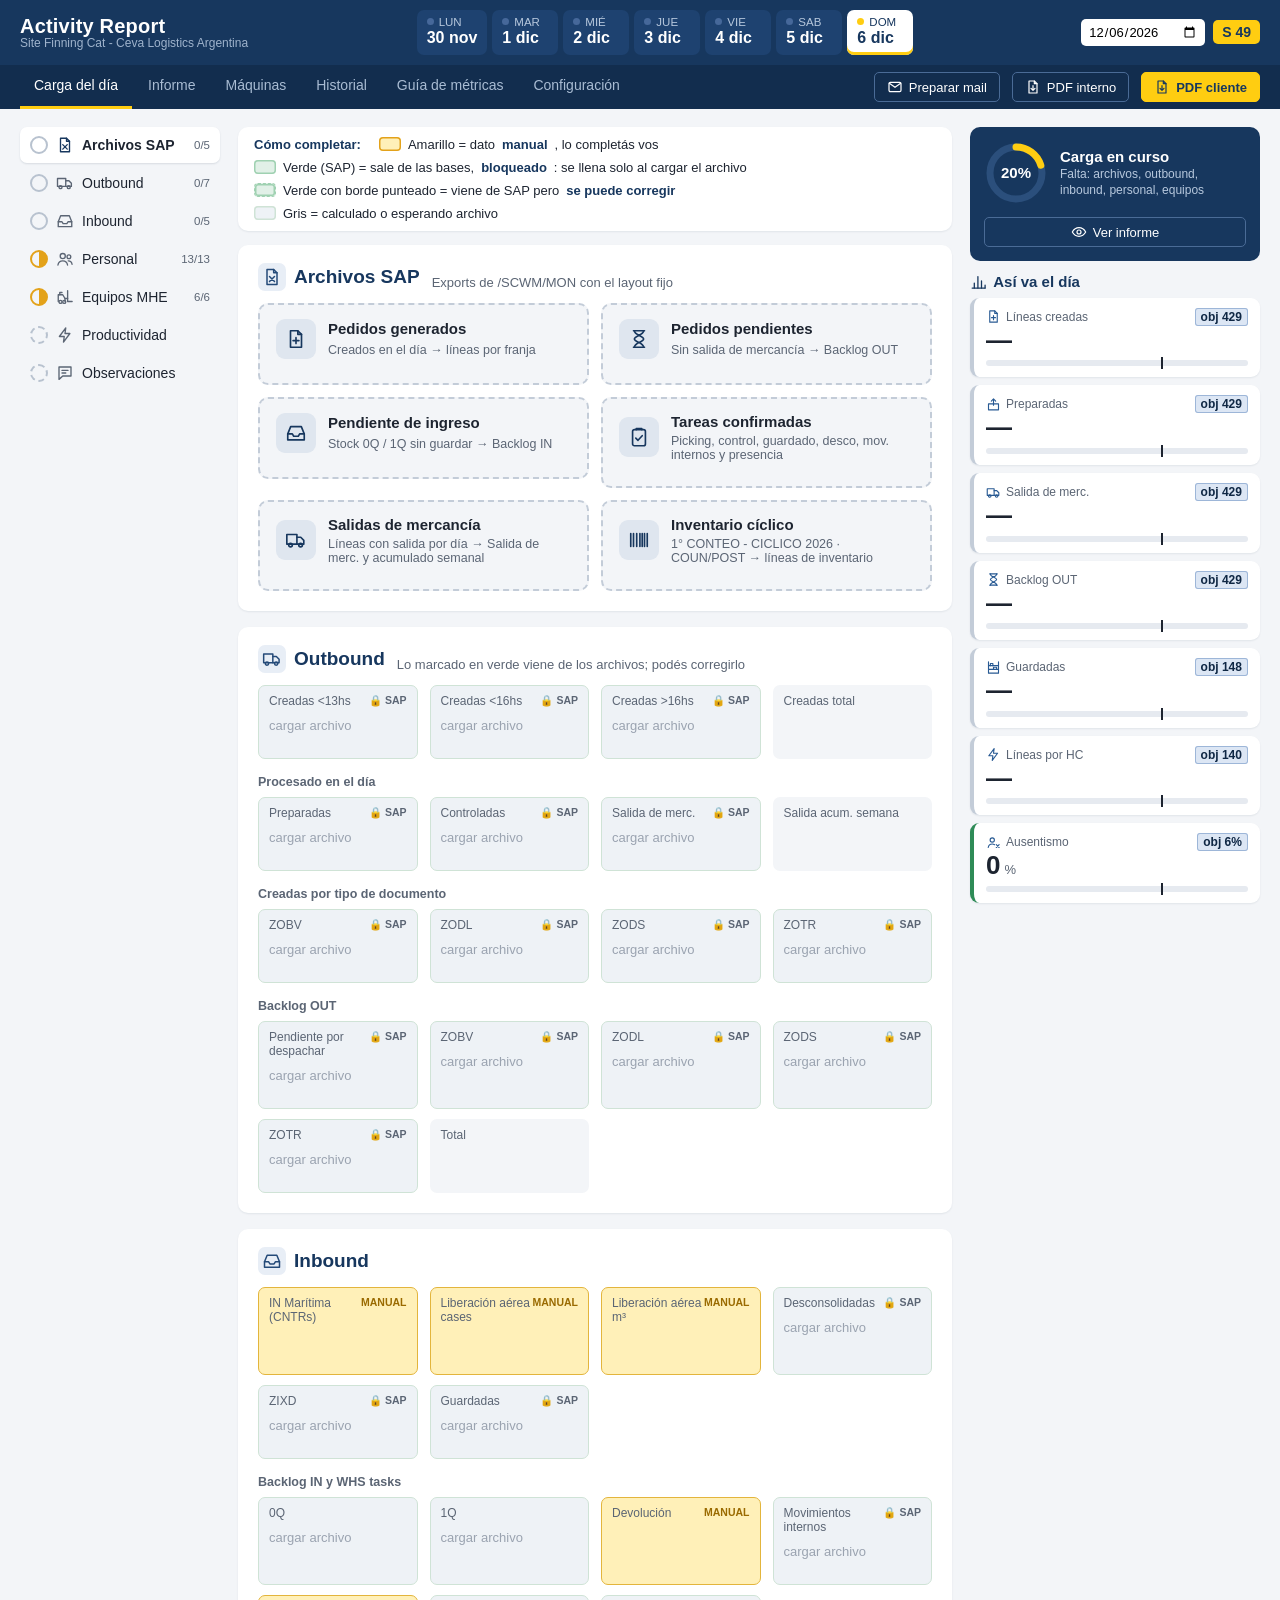
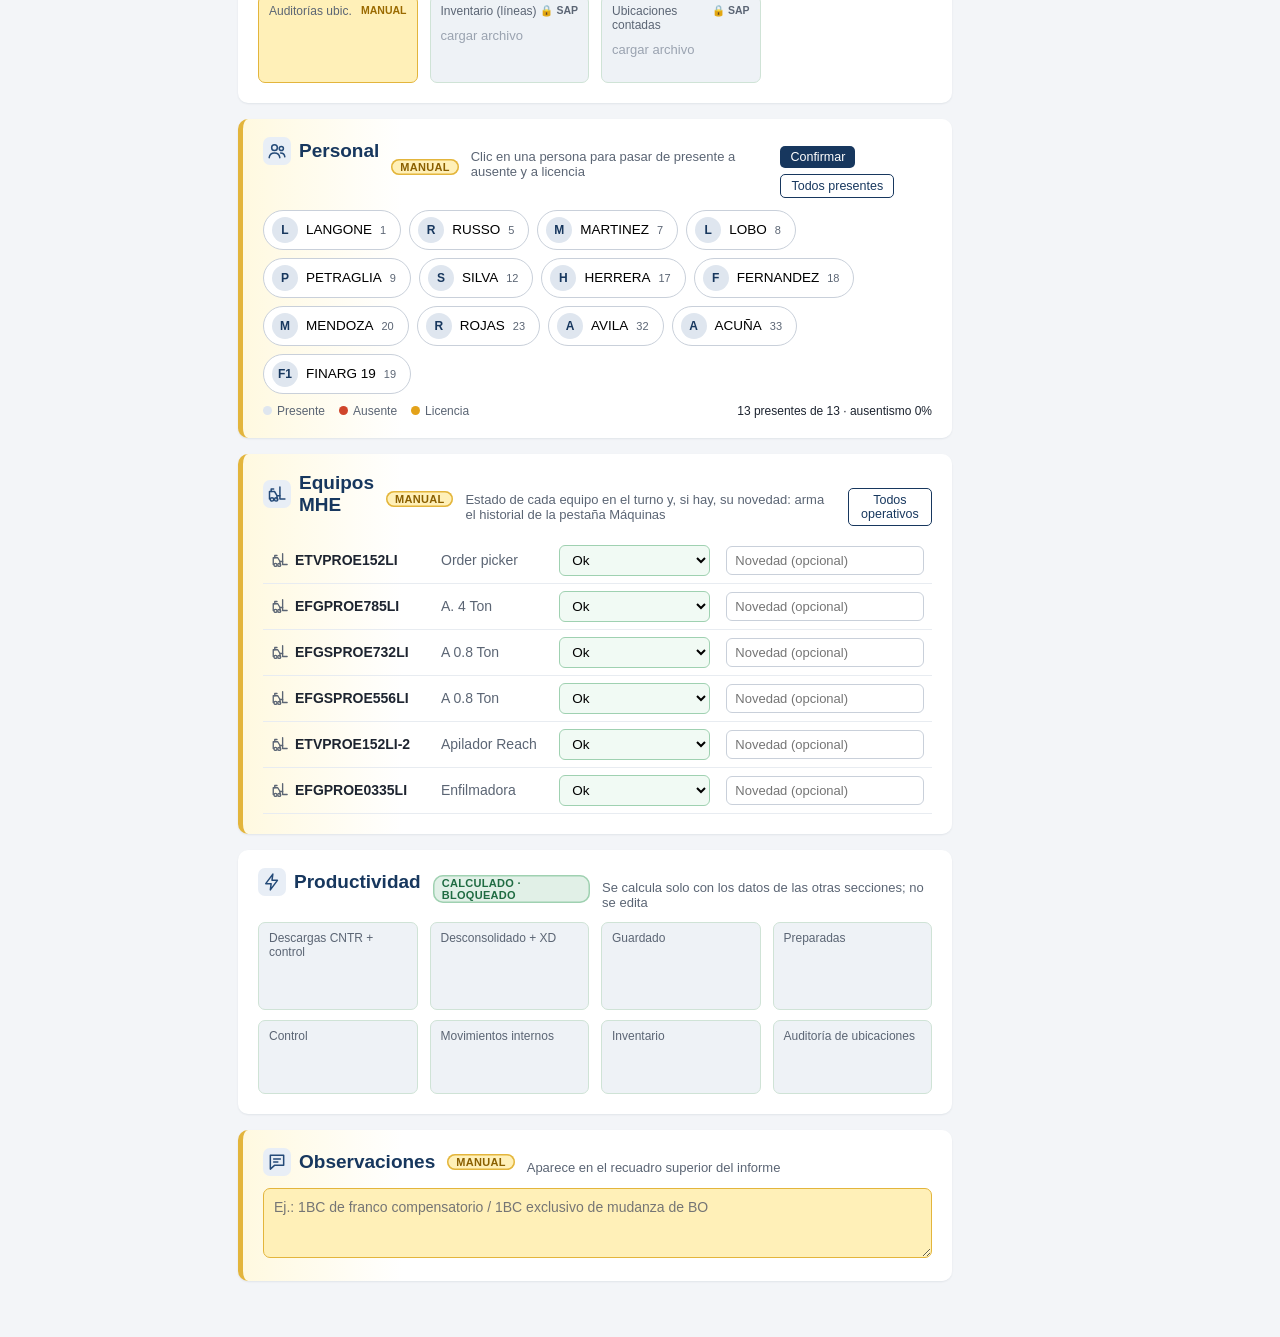
==== commit 2de464aa: "Nueva pestaña Máquinas: fotos, estado actual, disponibilidad e historial con novedades por máquina C" ====
--- a/Activity_Report_Finning_12.html
+++ b/Activity_Report_Finning_12.html
@@ -192,6 +192,68 @@
 .kpi .h .ob{font-size:12px;color:#0f2744}
 table.hm td.obc{background:#dce6f4!important;color:#0f2744!important;font-weight:700}
 .stg .p .ob{background:rgba(255,255,255,.92);color:#0f2744;box-shadow:none}
+/* ---------- Hoja 1 compacta (cuando hay observaciones largas) ---------- */
+.rp.dense{gap:2.2mm;padding-top:6mm;padding-bottom:6mm}
+.rp.dense .hd{padding-bottom:1.6mm}
+.rp.dense .note{padding:1.2mm 3mm;font-size:11px;line-height:1.25}
+.rp.dense .tile{padding:1.6mm 2.4mm 1mm}
+.rp.dense .tiles.t7 .tile svg{height:5.5mm}
+.rp.dense .tiles.t7 .tile .v{font-size:21px}
+.rp.dense .stg{padding-top:1.8mm;padding-bottom:1.8mm}
+.rp.dense .stg .v{font-size:22px}
+.rp.dense .bal{padding:1.2mm 3mm;margin-top:1.5mm}
+.rp.dense .bal .bn{font-size:20px}
+.rp.dense .p1a .flow{margin-bottom:1mm}
+.rp.dense2 .tiles.t7 .tile svg{display:none}
+.rp.dense2 .tiles.t7 .tile{padding-bottom:1.6mm}
+.rp.dense2 .hd h1{font-size:21px}
+.rp.dense3{gap:1.6mm}
+.rp.dense3 .bal{display:none}
+.rp.dense3 .p1a .flow{margin-bottom:0}
+/* ---------- Máquinas industriales ---------- */
+.mhet input.mnote{width:100%;padding:6px 8px;border-radius:6px;border:1px solid var(--line);font-size:13px;background:#fff}
+#maq{max-width:1320px}
+.mq-top{display:flex;flex-wrap:wrap;align-items:center;gap:12px 16px;margin-bottom:14px}
+.mq-top h2{font-family:var(--num);font-size:20px;margin:0;color:var(--navy)}
+.mq-top p{margin:0;color:var(--muted);font-size:13px;flex:1;min-width:260px}
+.mq-win{display:flex;gap:4px;background:#fff;border-radius:8px;padding:3px;box-shadow:0 1px 2px rgba(15,39,68,.08)}
+.mq-win button{border:0;background:none;padding:6px 12px;border-radius:6px;color:var(--muted);font-size:13px}
+.mq-win button.on{background:var(--navy);color:#fff}
+.mq-sum{display:grid;grid-template-columns:repeat(4,1fr);gap:12px;margin-bottom:16px}
+.mq-sum div{background:#fff;border-radius:10px;padding:12px 16px;box-shadow:0 1px 2px rgba(15,39,68,.08);border-left:5px solid #c3ccd8}
+.mq-sum div.ok{border-left-color:#2e8b57}.mq-sum div.mt{border-left-color:#f2c200}.mq-sum div.fs{border-left-color:#d0452b}
+.mq-sum small{display:block;color:var(--muted);font-size:12px}
+.mq-sum b{font-family:var(--num);font-size:26px;color:var(--ink);line-height:1.15}
+.mq-sum b i{font-style:normal;font-size:14px;color:var(--muted);font-weight:400;margin-left:2px}
+.mq-grid{display:grid;grid-template-columns:repeat(3,minmax(0,1fr));gap:16px}
+@media(max-width:1100px){.mq-grid{grid-template-columns:repeat(2,minmax(0,1fr))}.mq-sum{grid-template-columns:repeat(2,1fr)}}
+.mq-card{background:#fff;border-radius:12px;overflow:hidden;box-shadow:0 1px 3px rgba(15,39,68,.1);display:flex;flex-direction:column}
+.mq-ph{position:relative;height:190px;background:#dfe5ee;overflow:hidden}
+.mq-ph img{width:100%;height:100%;object-fit:cover;object-position:50% 60%;display:block}
+.mq-ph.noimg{display:grid;place-items:center;background:linear-gradient(135deg,#e8eef7,#cfd9e8);color:#285a93}
+.mq-ph.noimg .ico{width:84px;height:84px}
+.mq-num{position:absolute;left:10px;top:10px;background:rgba(15,39,68,.85);color:#fff;font-size:12px;font-weight:600;border-radius:6px;padding:3px 9px}
+.mq-st{position:absolute;right:10px;top:10px;color:#fff;font-size:12px;font-weight:700;border-radius:14px;padding:4px 11px;box-shadow:0 1px 3px rgba(0,0,0,.3)}
+.mq-st.OK{background:#2e8b57}.mq-st.MT{background:#e3a21a}.mq-st.FS{background:#d0452b}.mq-st.NU,.mq-st.NA{background:#6b7686}
+.mq-b{padding:14px 16px 16px;display:flex;flex-direction:column;gap:10px}
+.mq-b h3{margin:0;font-family:var(--num);font-size:18px;color:var(--navy)}
+.mq-b h3 small{display:block;font-family:var(--font);font-weight:400;font-size:12px;color:var(--muted);margin-top:2px}
+.mq-kp{display:grid;grid-template-columns:repeat(4,1fr);gap:6px;text-align:center}
+.mq-kp div{background:var(--surf);border-radius:8px;padding:6px 2px}
+.mq-kp b{display:block;font-family:var(--num);font-size:18px;line-height:1.1}
+.mq-kp small{font-size:11px;color:var(--muted)}
+.mq-kp .ok b{color:#2e8b57}.mq-kp .mt b{color:#b07d0a}.mq-kp .fs b{color:#d0452b}
+.mq-tl{display:flex;gap:2px;flex-wrap:nowrap}
+.mq-tl i{flex:1 1 0;min-width:2px;max-width:14px;height:16px;border-radius:2px;background:#e3e8ef;display:block}
+.mq-tl i.OK{background:#2e8b57}.mq-tl i.MT{background:#f2c200}.mq-tl i.FS{background:#d0452b}.mq-tl i.NU{background:#9aa5b4}
+.mq-tl i.cur{outline:2px solid var(--navy);outline-offset:1px}
+.mq-cap{font-size:11.5px;color:var(--muted);display:flex;justify-content:space-between}
+.mq-ev{list-style:none;margin:0;padding:0;display:grid;gap:6px;font-size:13px}
+.mq-ev li{display:grid;grid-template-columns:auto 1fr;gap:3px 8px;align-items:baseline;padding-top:6px;border-top:1px solid #eef1f5}
+.mq-ev .d{font-family:var(--num);font-size:12px;color:var(--muted);white-space:nowrap}
+.mq-ev .d i{display:inline-block;width:9px;height:9px;border-radius:50%;margin-right:5px}
+.mq-ev .n{color:var(--ink)}.mq-ev .n small{color:var(--muted)}
+.mq-none{font-size:13px;color:var(--muted)}
 /* ---------- App shell ---------- */
 :root{--num:Bahnschrift,"DIN Alternate","Segoe UI",Calibri,sans-serif;--surf:#f3f5f8}
 body{background:var(--surf)}
@@ -611,7 +673,7 @@
 .p1b .mini>div{white-space:nowrap;overflow:hidden;text-overflow:ellipsis;font-size:10px}
 .p1b .mini b{font-size:16px}
 .ilist{display:grid;gap:0}
-.ilist .ir{display:grid;grid-template-columns:1fr auto 19mm;align-items:center;gap:2mm;padding:.25mm 0;line-height:1.05;border-bottom:1px solid #eef1f5;font-size:10px;color:#5b6574}
+.ilist .ir{display:grid;grid-template-columns:1fr auto 19mm;align-items:center;gap:2mm;padding:calc(.25mm + 1mm*var(--rs,0)) 0;line-height:1.1;border-bottom:1px solid #eef1f5;font-size:10px;color:#5b6574}
 .ilist .ir:last-child{border-bottom:0}
 .ilist .il{display:flex;align-items:center;gap:4px;white-space:nowrap;overflow:hidden}
 .ilist .il .ico{width:14px;height:14px;color:#285a93;flex:none}
@@ -620,14 +682,14 @@
 .ilist .ir .ob{font-size:9.5px;line-height:1.3}
 .ilist .il .ico{width:12px;height:12px}
 .ilist .q{font-style:normal;font-family:var(--num);font-weight:700;color:#285a93;background:#e8eef7;border-radius:3px;padding:0 3px;margin-right:2px}
-.rs{display:grid;grid-template-columns:1fr 1fr;gap:2mm;margin-bottom:1mm}
+.rs{display:grid;grid-template-columns:1fr 1fr;gap:2mm;margin-bottom:calc(1mm + 1.5mm*var(--rs,0))}
 .rt{display:grid;grid-template-columns:auto 1fr;grid-template-rows:auto auto;column-gap:5px;align-items:center;border:1px solid #dde3ea;border-left:4px solid #285a93;border-radius:5px;padding:.5mm 2mm}
 .rt .ico{grid-row:span 2;width:17px;height:17px;color:#285a93}
 .rt .rv b{font-family:var(--num);font-size:17px;font-weight:600;color:#16202e;line-height:1}
 .rt .rv small{font-family:var(--num);font-size:11px;color:#8a94a3;margin-left:1px}
 .rt .rl2{font-size:10px;color:#5b6574;line-height:1.1}
 .rt.ok{border-left-color:#2e8b57}.rt.mt{border-left-color:#f2c200}.rt.fs{border-left-color:#d0452b}
-.rsem{display:grid;grid-template-columns:1fr 1fr;gap:.1mm 2.5mm}
+.rsem{display:grid;grid-template-columns:1fr 1fr;gap:calc(.1mm + .9mm*var(--rs,0)) 2.5mm}
 .rsem span{display:flex;align-items:center;gap:3px;font-size:9.5px;color:#16202e;white-space:nowrap;overflow:hidden}
 .rsem i,.rleg i{width:9px;height:9px;border-radius:50%;flex:none;display:inline-block;box-shadow:0 0 0 1px rgba(0,0,0,.15)}
 .rsem em{font-style:normal;overflow:hidden;text-overflow:ellipsis;flex:1;min-width:0}
@@ -635,7 +697,7 @@
 .rsem .fk{display:inline-flex;flex:none}
 .rsem .ico{width:12px;height:12px;color:inherit;flex:none}
 .rleg b{font-weight:600;color:#5b6574}
-.rleg{display:flex;flex-wrap:wrap;gap:.3mm 6px;font-size:8.5px;color:#8a94a3;margin-top:.8mm}
+.rleg{display:flex;flex-wrap:wrap;gap:.3mm 6px;font-size:8.5px;padding-top:calc(1mm*var(--rs,0));color:#8a94a3;margin-top:.8mm}
 .rleg span{display:flex;align-items:center;gap:3px}
 .p1b .rec{gap:.3mm}
 .p1b .rec b{font-size:13px}
@@ -659,6 +721,7 @@
     <nav class="tabs" role="tablist">
       <button role="tab" data-v="carga" aria-selected="true">Carga del día</button>
       <button role="tab" data-v="rep">Informe</button>
+      <button role="tab" data-v="maq">Máquinas</button>
       <button role="tab" data-v="hist">Historial</button>
       <button role="tab" data-v="guia">Guía de métricas</button>
       <button role="tab" data-v="cfg">Configuración</button>
@@ -762,7 +825,7 @@
    </section>
 
    <section class="sec manual" id="s-mhe">
-     <header><h2><i data-ic="forklift"></i>Equipos MHE</h2><span class="bdg m">Manual</span><p>Estado de cada equipo en el turno</p><button class="btn sec2 sm x" id="mheAll">Todos operativos</button></header>
+     <header><h2><i data-ic="forklift"></i>Equipos MHE</h2><span class="bdg m">Manual</span><p>Estado de cada equipo en el turno y, si hay, su novedad: arma el historial de la pestaña Máquinas</p><button class="btn sec2 sm x" id="mheAll">Todos operativos</button></header>
      <table class="mhet" id="mheList"></table>
    </section>
 
@@ -806,6 +869,8 @@
 
 
 <!-- ================= HISTORIAL ================= -->
+<section class="view" id="v-maq"><main id="maq"></main></section>
+
 <section class="view" id="v-hist">
   <div class="panel">
     <h2>Días guardados</h2>
@@ -881,8 +946,8 @@
         <div class="fld" style="margin-top:6px"><label>Auditoría de ubicaciones: referencias que se suman aparte (misma base de conteos)</label><textarea id="cfgInvAud" rows="2" placeholder="Ej.: AUDITORIA UBICACIONES 2026"></textarea></div>
       </div>
       <div>
-        <div class="sub">Usuarios que cuentan para CDR en picking y control</div>
-        <p class="hint" style="margin:0 0 6px">Se aplica solo a preparadas y controladas. Por defecto cuentan los de la lista de personal; la tabla se completa sola al cargar tareas.</p>
+        <div class="sub">Usuarios que cuentan en los totales del informe</div>
+        <p class="hint" style="margin:0 0 6px">Se aplica a todas las actividades (tareas e inventario). Por defecto cuentan los de la lista de personal, más los que tildes acá (hoy DGUILLEN). Los destildados no suman en ningún total; la tabla se completa sola al cargar los archivos.</p>
         <table class="list" id="cfgUsers"></table>
       </div>
     </div>
@@ -937,6 +1002,7 @@
 const CLASES=['ZOBV','ZODL','ZODS','ZOTR'];
 const LOGO_FIN='[data-uri]';
 const LOGO_CEVA='[data-uri]';
+const MAQ_IMG={fork:'[data-uri]',op:'[data-uri]',reach:'[data-uri]'};
 const DEF_CFG={
   obj:{ausPct:6,c13:214,c16:107,c16p:108,creadas:429,prep:429,ctrl:429,sal:429,cntr:2,desco:148,zixd:35,guard:148,lph:140},
   coef:{desc:34.7,desco:0.9,guard:1.1,prep:1.0,ctrl:0.8,mov:1.2,inv:0.5,aud:0.3},
@@ -1438,7 +1504,7 @@
   const lst=S.cfg.personal.filter(p=>p[0]&&!p[0].startsWith('('));
   $('#persList').innerHTML=lst.map(p=>{const st=d.pers[p[0]]||'P';const ini=p[0].split(/\s+/).map(w=>w[0]).join('').slice(0,2);const tk=tarUserTasks(d,p[0]);const sug=d.persAuto&&!d.persOk&&st!=='P';return`<button class="pc ${st} ${sug?'sug':''}" data-n="${esc(p[0])}" aria-label="${esc(p[0])}: ${{P:'presente',A:'ausente',L:'licencia'}[st]}" title="${tk==null?'':tk?tk+' tareas confirmadas':'Sin tareas en SAP'}"><span class="av">${st==='P'?esc(ini):st}</span>${esc(p[0])}<small>${esc(p[1])}</small>${tk!=null?`<span class="tk">${tk?tk+' t.':'sin tareas'}</span>`:''}</button>`}).join('')||'<span class="hint">Cargá la lista de personal en Configuración.</span>';
   $('#persHint').textContent=d.persAuto&&!d.persOk?'Presencia propuesta según tareas en SAP. Marcá L si es licencia y confirmá.':'Clic en una persona para pasar de presente a ausente y a licencia';
-  $('#mheList').innerHTML=S.cfg.mhe.map(e=>{const s=mheOf(d,e[0]);return`<tr><td>${ic('forklift')}${esc(e[0])}</td><td>${esc(e[1])}</td><td><select data-mhe="${esc(e[0])}" class="${s}">${Object.entries(MHE_ST).map(([k,l])=>`<option value="${k}" ${k===s?'selected':''}>${l}</option>`).join('')}</select></td></tr>`}).join('');
+  $('#mheList').innerHTML=S.cfg.mhe.map(e=>{const s=mheOf(d,e[0]);return`<tr><td>${ic('forklift')}${esc(e[0])}</td><td>${esc(e[1])}</td><td><select data-mhe="${esc(e[0])}" class="${s}">${Object.entries(MHE_ST).map(([k,l])=>`<option value="${k}" ${k===s?'selected':''}>${l}</option>`).join('')}</select></td><td><input class="mnote" data-mnote="${esc(e[0])}" placeholder="Novedad (opcional)" value="${esc((d.mheNote||{})[e[0]]||'')}"></td></tr>`}).join('');
   const SL=S.cfg.stockLbl||{};$('#lbl0Q').textContent='0Q'+(SL['0Q']?' · '+SL['0Q']:'');$('#lbl1Q').textContent='1Q'+(SL['1Q']?' · '+SL['1Q']:'');
   $('#resGen').innerHTML=srcHTML(d.src.gen,'gen');$('#dropGen').classList.toggle('loaded',!!d.src.gen);
   $('#resPen').innerHTML=srcHTML(d.src.pen,'pen');$('#dropPen').classList.toggle('loaded',!!d.src.pen);
@@ -1466,6 +1532,7 @@
 });
 $('#persConf').onclick=()=>{const d=day();d.persOk=true;persist();fillForm();toast('Presencia confirmada')};
 $('#persAll').onclick=()=>{const d=day();d.pers={};d.persOk=true;persist();fillForm()};
+document.addEventListener('input',e=>{const c=e.target.dataset&&e.target.dataset.mnote;if(c==null)return;const d=day();d.mheNote=d.mheNote||{};const v=e.target.value.trim();if(v)d.mheNote[c]=e.target.value;else delete d.mheNote[c];persist()});
 $('#mheAll').onclick=()=>{const d=day();d.mhe={};d.mheOk=true;persist();fillForm()};
 $('#goRep').onclick=()=>show('rep');
 (function spy(){const io=new IntersectionObserver(es=>es.forEach(en=>{if(en.isIntersecting){const id=en.target.id.slice(2);$$('#rail a').forEach(a=>a.classList.toggle('on',a.dataset.s===id))}}),{rootMargin:'-140px 0px -65% 0px'});$$('.sec').forEach(s=>io.observe(s))})();
@@ -1588,7 +1655,7 @@
       ${irow('','plane','Liberación aérea',m.cases!=null?fmt(m.cases):'—','cases'+(m.m3!=null?' · '+fmt(m.m3)+' m³':''))}
       ${irow('','ship','IN marítima',m.cntr!=null?fmt(m.cntr):'0','CNTR')}
     </div>
-    <h3 style="margin-top:1.6mm"><span>${ic('gear')}Recursos</span></h3>
+    <h3 style="margin-top:calc(1.6mm + 2.5mm*var(--rs,0))"><span>${ic('gear')}Recursos</span></h3>
     <div class="rs">
       <div class="rt" title="Operarios presentes">${ic('users')}<span class="rv"><b>${m.bcTot!=null?m.bcTot:'—'}</b><small>/${m.bcPers??'—'}</small></span><span class="rl2">presentes</span></div>
       <div class="rt ${mAll.some(k=>k==='FS')?'fs':mAll.some(k=>k==='MT')?'mt':'ok'}" title="Equipos operativos (Ok + anomalía leve)">${ic('forklift')}<span class="rv"><b>${nOk}</b><small>/${c.mhe.length}</small></span><span class="rl2">operativos</span></div>
@@ -1734,10 +1801,21 @@
   return`<div class="rp">${h}</div>`;
 }
 
+/* Si el contenido de la hoja 1 no entra (p. ej. con un comentario largo en Observaciones), la compacta de a pasos */
+function fitPages(){
+  document.querySelectorAll('#sheets>.rp').forEach(rp=>{
+    const p1b=rp.querySelector('.p1b'),ft=rp.querySelector('.foot2');if(!p1b||!ft)return;
+    const over=()=>[...p1b.children].some(e=>e.getBoundingClientRect().bottom>ft.getBoundingClientRect().top+1);
+    for(const c of ['dense','dense2','dense3']){if(!over())break;rp.classList.add(c)}
+    // si sobra lugar, se reparte como aire en Inbound y Recursos (el mayor espaciado que entre)
+    for(const rs of [1,.75,.5,.25,0]){p1b.style.setProperty('--rs',rs);if(!over())break}
+  });
+}
 function renderReport(){
   const w=$('#sheets');w.className='rpwrap';
   const t3=S.days[F]&&(S.days[F].tar||S.days[F].invU);
   w.innerHTML=(pageN1()+pageN2()+(t3?pageN3():'')).replace(/Hoja (\d) de [23]/g,'Hoja $1 de '+(t3?3:2));
+  fitPages();
 }
 
 /* ======================= Mail / PDF ======================= */
@@ -1790,7 +1868,8 @@
    it('Liberación aérea / IN marítima','Informativo',`<p>Liberación aérea: cases y m³ recibidos. IN marítima: cantidad de contenedores (CNTR) del día; objetivo de ${f(o.cntr)}.</p>`));
   h+=sec('Recursos','Personal y equipos disponibles en el turno.',
    it('Personal presente','Blue Collars',`<p>Personal de piso de la lista de Configuración, menos los marcados como ausentes y con licencia.</p><div class="f">Presentes = personal − ausentes − licencia</div><div class="f">Ausentismo % = (ausentes + licencia) ÷ personal × 100</div><p class="ex">Objetivo de ausentismo: ${f(o.ausPct)}%.</p>`)+
-   it('Equipos operativos','MHE',`<div class="f">Operativos = equipos Ok + equipos con anomalía leve</div><p>Los equipos fuera de servicio no cuentan.</p>`));
+   it('Equipos operativos','MHE',`<div class="f">Operativos = equipos Ok + equipos con anomalía leve</div><p>Los equipos fuera de servicio no cuentan.</p>`)+
+   it('Máquinas industriales','Pestaña Máquinas',`<p>Muestra una tarjeta por máquina con su foto, el estado del día, la <b>disponibilidad</b> del período y una línea de tiempo con un cuadradito por día (verde Ok, amarillo anomalía leve, rojo fuera de servicio, gris sin registro).</p><div class="f">Disponibilidad = (días Ok + días con anomalía leve) ÷ días registrados</div><p>El historial se arma con el estado y la <b>novedad</b> que se cargan cada día en Carga del día → Equipos MHE. Los días sin carga no cuentan. Las novedades iguales en días seguidos se agrupan en un solo renglón.</p>`));
   const CK=[['desc','Descargas CNTR + control'],['desco','Desconsolidado + cross dock'],['guard','Guardado'],['prep','Preparadas'],['ctrl','Control'],['mov','Movimientos internos'],['inv','Inventario'],['aud','Auditoría de ubicaciones']];
   h+=sec('Productividad: líneas equivalentes y líneas por HC','Permite comparar tareas de distinto esfuerzo en una misma unidad.',
    it('Líneas equivalentes','Actividad × coeficiente',`<p>Cada tipo de tarea tiene un coeficiente que refleja su esfuerzo relativo frente a preparar una línea (coeficiente 1,0):</p>
@@ -1809,6 +1888,44 @@
   $('#guia').innerHTML=h;
 }
 
+/* ======================= Máquinas industriales ======================= */
+let maqWin=30;
+function maqType(e){const t=norm(e[2]||'');if(/orderpicker|order|picker/.test(t))return'op';if(/reach|apilador/.test(t))return'reach';if(/enfilm|wrap/.test(t))return'wrap';if(/auto|fork|elevador/.test(t))return'fork';
+  const n=norm(e[1]+' '+e[0]);if(/order|picker/.test(n))return'op';if(/reach|apilador/.test(n))return'reach';if(/enfilm/.test(n))return'wrap';return'fork'}
+const MAQ_TXT={OK:'Ok',MT:'Anomalía leve',FS:'Fuera de servicio',NU:'No utilizado',NA:'Sin registro'};
+function mheReg(d){return !!d&&(d.mheOk||Object.keys(d.mhe||{}).length>0)}
+function renderMaq(){
+  const c=S.cfg,regDays=Object.keys(S.days).filter(f=>f<=F&&mheReg(S.days[f])).sort();
+  const win=[];for(let i=maqWin-1;i>=0;i--)win.push(addD(F,-i));
+  const st=(f,code)=>{const d=S.days[f];return mheReg(d)?mheOf(d,code):null};
+  const last=regDays.length?regDays[regDays.length-1]:null;
+  const cur=c.mhe.map(e=>last?st(last,e[0]):null);
+  const cnt=k=>cur.filter(x=>x===k).length,nOp=cur.filter(x=>x==='OK'||x==='MT').length;
+  let h=`<div class="mq-top"><h2>Máquinas industriales</h2><p>Estado de cada máquina día a día. El historial se arma con el estado y la novedad que se cargan en <b>Carga del día → Equipos MHE</b>.</p>
+    <div class="mq-win">${[7,30,90].map(n=>`<button data-win="${n}" class="${n===maqWin?'on':''}">${n} días</button>`).join('')}</div></div>`;
+  h+=`<div class="mq-sum"><div><small>Operativas${last?' al '+dshort(last):''}</small><b>${last?nOp:'—'}<i>/ ${c.mhe.length}</i></b></div>
+    <div class="ok"><small>Ok</small><b>${last?cnt('OK'):'—'}</b></div><div class="mt"><small>Anomalía leve</small><b>${last?cnt('MT'):'—'}</b></div><div class="fs"><small>Fuera de servicio</small><b>${last?cnt('FS'):'—'}</b></div></div>`;
+  h+='<div class="mq-grid">';
+  c.mhe.forEach((e,i)=>{
+    const code=e[0],type=maqType(e),now=cur[i]||'NA';
+    // historial completo (solo días registrados), agrupando días seguidos con el mismo estado y novedad
+    const ev=[];regDays.forEach(f=>{const s=mheOf(S.days[f],code),n=((S.days[f].mheNote||{})[code]||'').trim();if(s==='OK'&&!n)return;
+      const p=ev[ev.length-1],ri=regDays.indexOf(f);if(p&&p.s===s&&p.n===n&&p.ri===ri-1){p.to=f;p.ri=ri;p.days++}else ev.push({from:f,to:f,s,n,ri,days:1})});
+    const inWin=ev.filter(x=>x.to>=win[0]);
+    let streak=0;for(let k=regDays.length-1;k>=0;k--){if(mheOf(S.days[regDays[k]],code)===now&&now!=='OK')streak++;else break}
+    const stats={OK:0,MT:0,FS:0,reg:0};win.forEach(f=>{const s=st(f,code);if(s){stats.reg++;if(stats[s]!=null)stats[s]++}});
+    const disp=stats.reg?Math.round((stats.OK+stats.MT)/stats.reg*100):null;
+    const tl=win.map(f=>{const s=st(f,code),n=((S.days[f]||{}).mheNote||{})[code];return`<i class="${s||''}${f===F?' cur':''}" title="${esc(dshort(f)+' · '+(s?MAQ_TXT[s]:'Sin registro')+(n?' · '+n:''))}"></i>`}).join('');
+    const evl=inWin.slice().reverse().slice(0,5).map(x=>`<li><span class="d"><i style="background:${MHE_SEM[x.s]||MHE_SEM.NU}"></i>${x.from===x.to?dshort(x.from):dshort(x.from)+'–'+dshort(x.to)}${x.days>1?` · ${x.days} d`:''}</span><span class="n">${esc(MAQ_TXT[x.s])}${x.n?` — ${esc(x.n)}`:''}</span></li>`).join('');
+    h+=`<div class="mq-card"><div class="mq-ph ${type==='wrap'?'noimg':''}">${type==='wrap'?ic('forklift'):`<img src="${MAQ_IMG[type]}" alt="${esc(e[1])}">`}<span class="mq-num">Máq. ${i+1}</span><span class="mq-st ${now}">${MAQ_TXT[now]}${streak>1?` · ${streak} d`:''}</span></div>
+      <div class="mq-b"><h3>${esc(e[1]||code)}<small>${esc(code)}</small></h3>
+      <div class="mq-kp"><div><b>${disp!=null?disp+'%':'—'}</b><small>Disponib.</small></div><div class="ok"><b>${stats.OK}</b><small>Ok</small></div><div class="mt"><b>${stats.MT}</b><small>Anomalía</small></div><div class="fs"><b>${stats.FS}</b><small>F. serv.</small></div></div>
+      <div><div class="mq-tl">${tl}</div><div class="mq-cap"><span>${dshort(win[0])}</span><span>${dshort(F)}</span></div></div>
+      ${evl?`<ul class="mq-ev">${evl}</ul>${inWin.length>5?`<div class="mq-none">+ ${inWin.length-5} novedades más en el período</div>`:''}`:`<div class="mq-none">Sin novedades en los últimos ${maqWin} días${stats.reg?'':' (sin registros cargados)'}.</div>`}</div></div>`});
+  h+='</div>';
+  $('#maq').innerHTML=h;
+}
+document.addEventListener('click',e=>{const b=e.target.closest('[data-win]');if(!b)return;maqWin=+b.dataset.win;renderMaq()});
 function renderHist(){
   const ks=Object.keys(S.days).sort().reverse();
   $('#histT').innerHTML='<tr><th>Fecha</th><th>Semana</th><th>Creadas</th><th>Preparadas</th><th>Salida</th><th>Backlog OUT</th><th>Líneas/HC</th><th></th></tr>'+
@@ -1849,7 +1966,7 @@
   const c=S.cfg;
   $$('[data-c]').forEach(el=>{const v=num(el.value);if(v!=null)sp(c,el.dataset.c,v)});
   c.excl=$('#cfgExcl').checked;c.exclOut=$('#cfgExclOut').checked;
-  const lines=t=>t.split('\n').map(l=>l.split(';').map(s=>s.trim())).filter(p=>p[0]).map(p=>[p[0],p[1]||'']);
+  const lines=t=>t.split('\n').map(l=>l.split(';').map(s=>s.trim())).filter(p=>p[0]).map(p=>p[2]?[p[0],p[1]||'',p[2]]:[p[0],p[1]||'']);
   c.personal=lines($('#cfgPers').value);c.mhe=lines($('#cfgMhe').value);
   c.to=$('#cfgTo').value.trim();c.cc=$('#cfgCc').value.trim();
   c.origExcl=$('#cfgOrig').value.trim();c.physTypes=$('#cfgPhys').value.trim();c.procTypes=$('#cfgProc').value.trim();c.invRef=$('#cfgInvRef').value.trim()||DEF_CFG.invRef;c.invAud=$('#cfgInvAud').value.trim();
@@ -1863,7 +1980,7 @@
 function show(v){
   $$('.tabs button').forEach(b=>b.setAttribute('aria-selected',b.dataset.v===v));
   $$('.view').forEach(s=>s.classList.toggle('on',s.id==='v-'+v));
-  renderWeek();if(v==='carga')fillForm();if(v==='rep')renderReport();if(v==='hist')renderHist();if(v==='guia')renderGuia();if(v==='cfg')renderCfg();
+  renderWeek();if(v==='carga')fillForm();if(v==='rep')renderReport();if(v==='maq')renderMaq();if(v==='hist')renderHist();if(v==='guia')renderGuia();if(v==='cfg')renderCfg();
 }
 $$('.tabs button').forEach(b=>b.onclick=()=>show(b.dataset.v));
 $('#fecha').value=F;
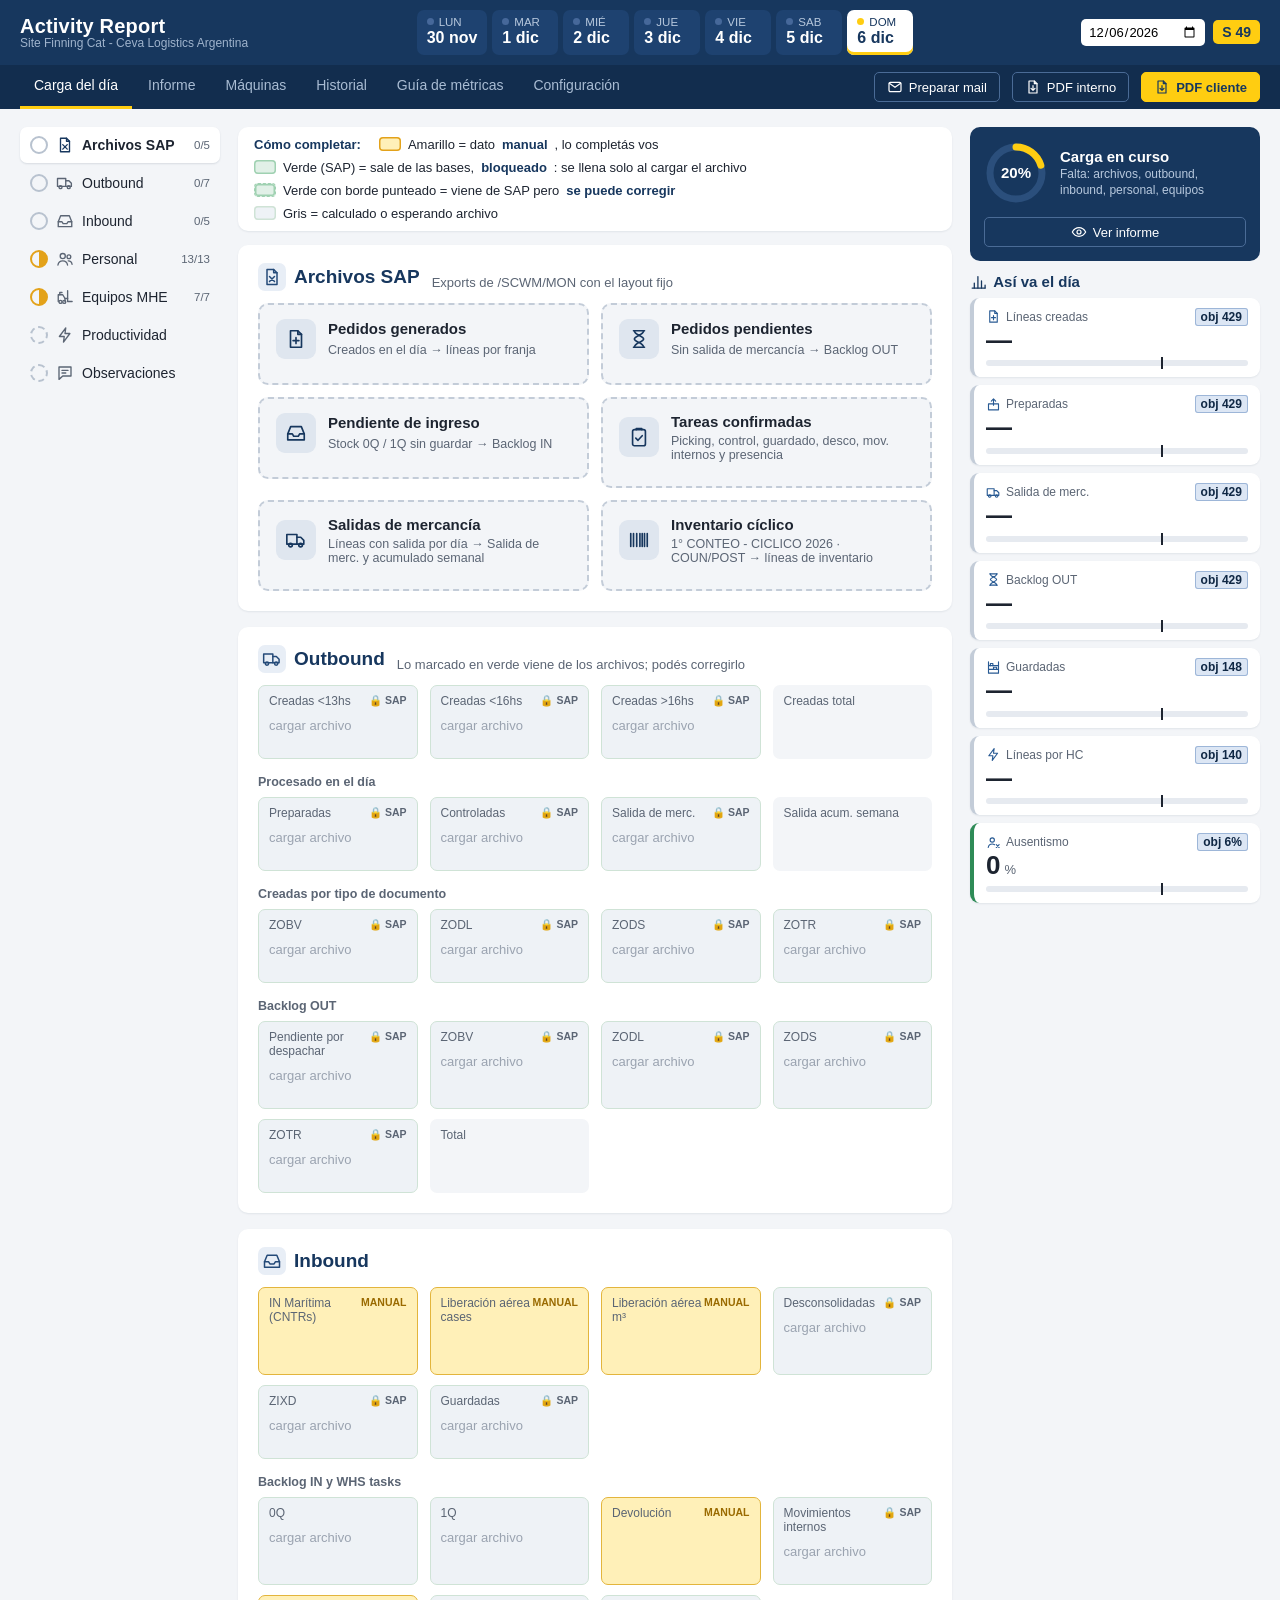
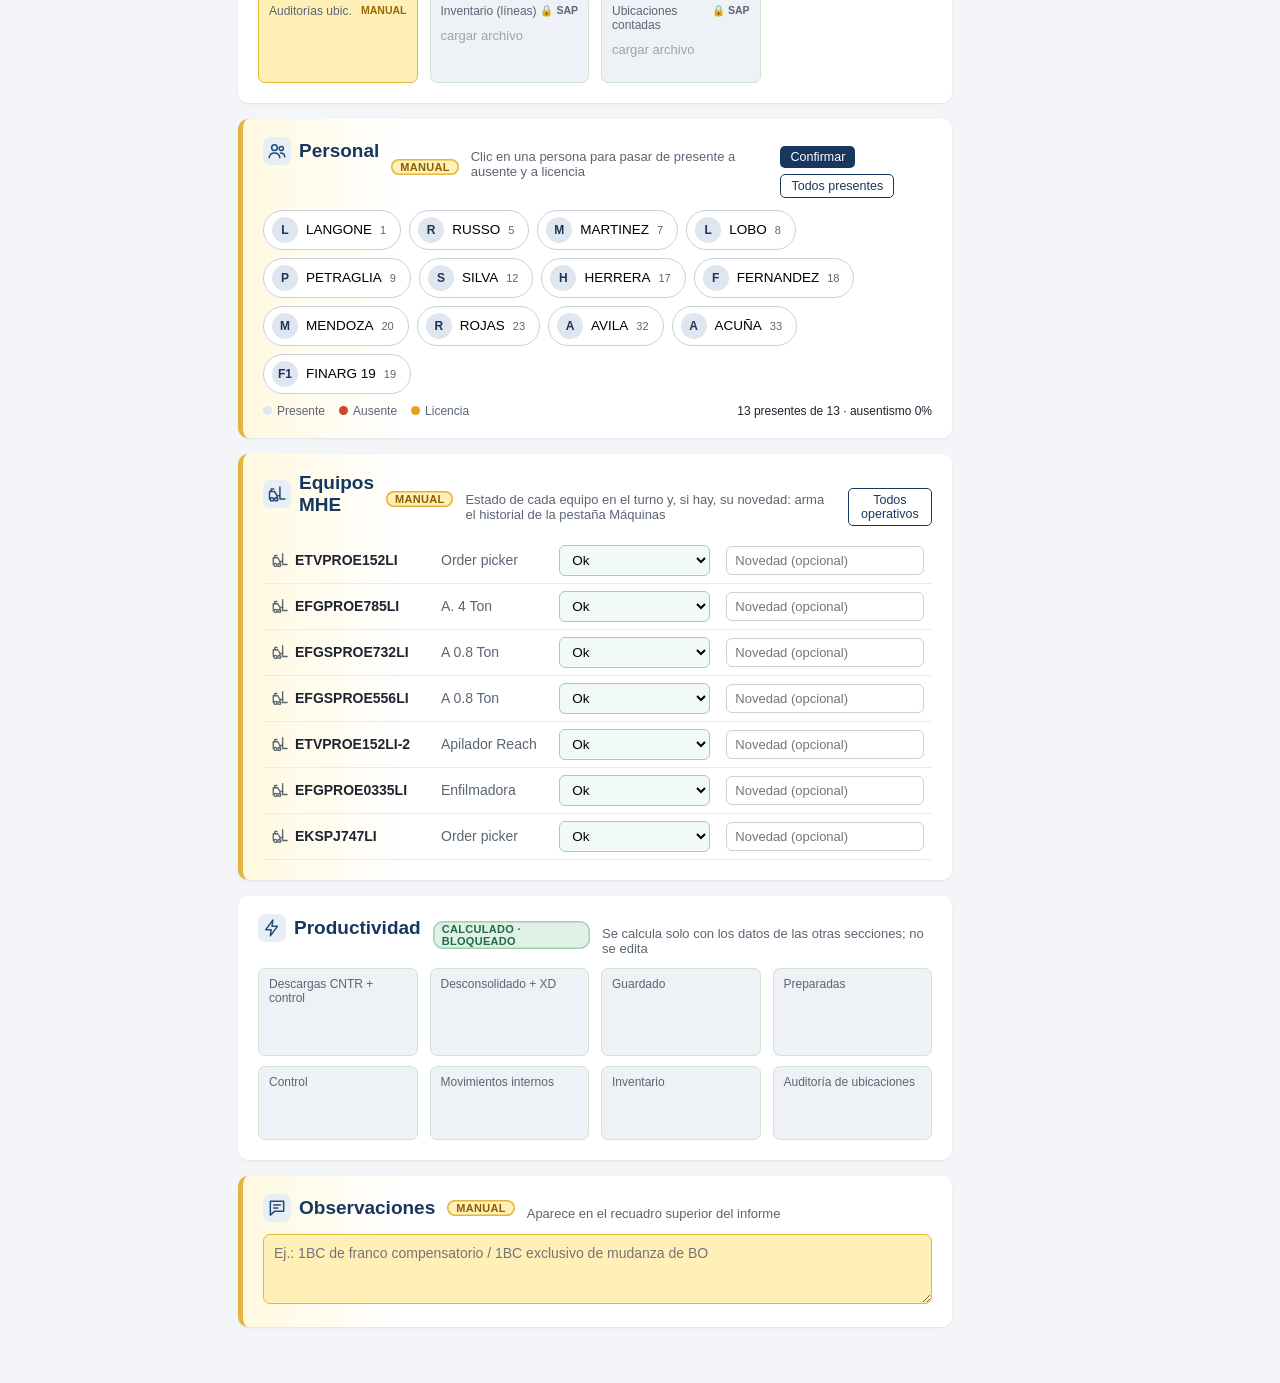
==== commit aca581ad: "Maquinas: foto de enfilmadora y 7ma maquina (Order picker EKSPJ747LI) Co-Authored-By: Claude Sonnet " ====
--- a/Activity_Report_Finning_12.html
+++ b/Activity_Report_Finning_12.html
@@ -230,6 +230,8 @@
 .mq-card{background:#fff;border-radius:12px;overflow:hidden;box-shadow:0 1px 3px rgba(15,39,68,.1);display:flex;flex-direction:column}
 .mq-ph{position:relative;height:190px;background:#dfe5ee;overflow:hidden}
 .mq-ph img{width:100%;height:100%;object-fit:cover;object-position:50% 60%;display:block}
+.mq-ph.wrap{background:#fff}
+.mq-ph.wrap img{object-fit:contain;object-position:50% 50%}
 .mq-ph.noimg{display:grid;place-items:center;background:linear-gradient(135deg,#e8eef7,#cfd9e8);color:#285a93}
 .mq-ph.noimg .ico{width:84px;height:84px}
 .mq-num{position:absolute;left:10px;top:10px;background:rgba(15,39,68,.85);color:#fff;font-size:12px;font-weight:600;border-radius:6px;padding:3px 9px}
@@ -1002,20 +1004,21 @@
 const CLASES=['ZOBV','ZODL','ZODS','ZOTR'];
 const LOGO_FIN='[data-uri]';
 const LOGO_CEVA='[data-uri]';
-const MAQ_IMG={fork:'[data-uri]',op:'[data-uri]',reach:'[data-uri]'};
+const MAQ_IMG={wrap:'[data-uri]',fork:'[data-uri]